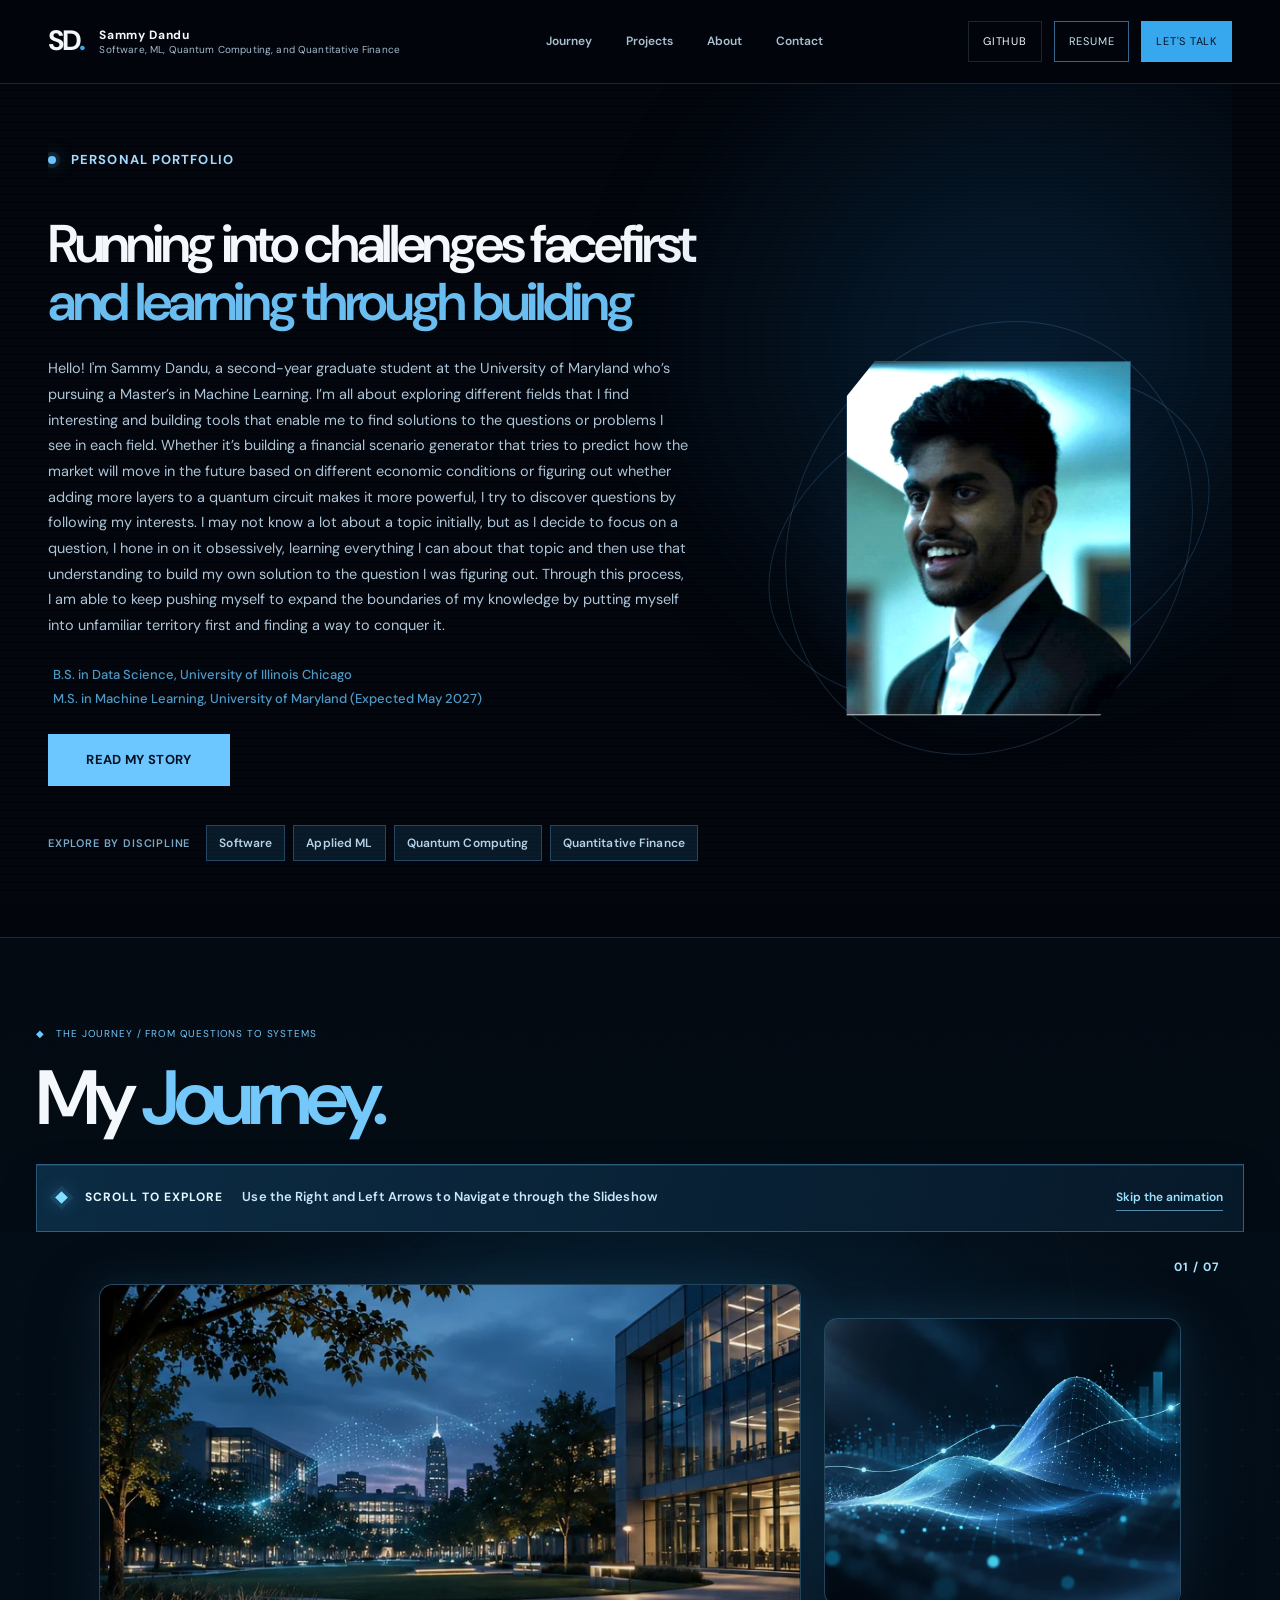
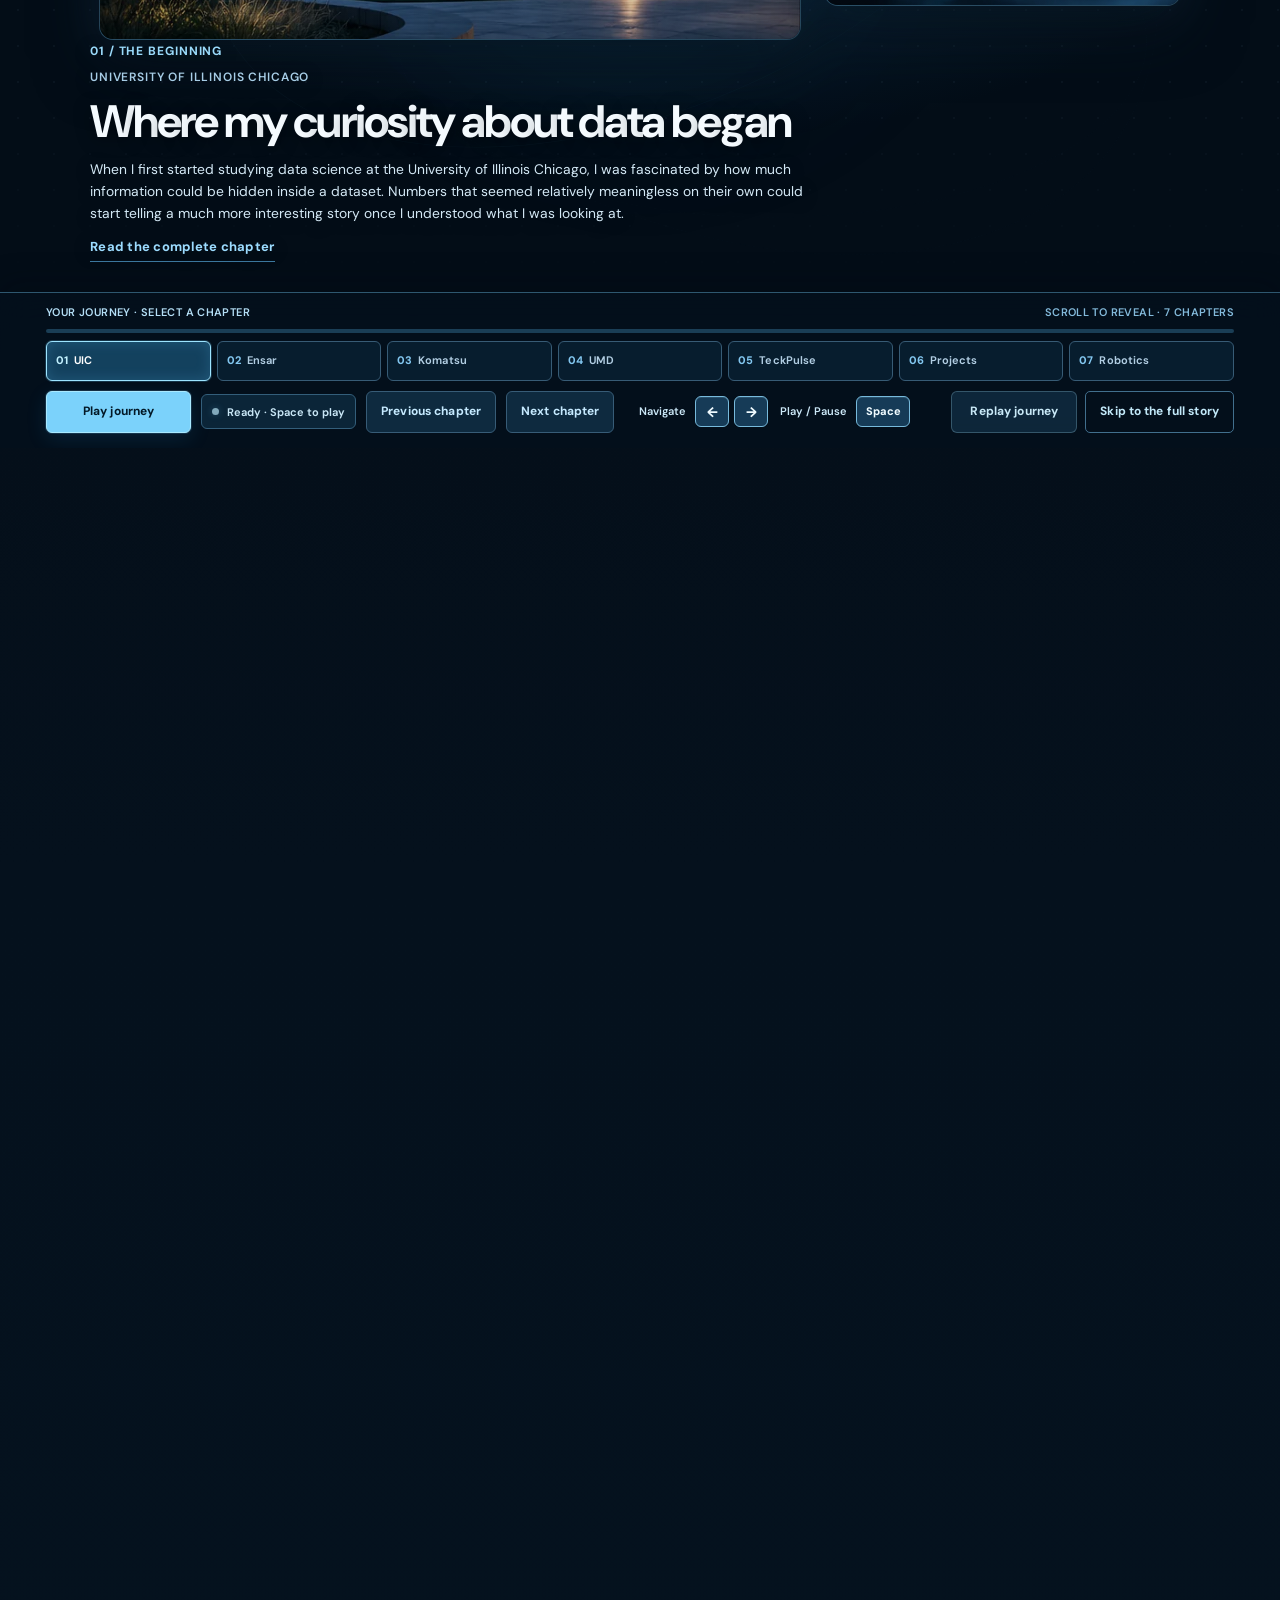
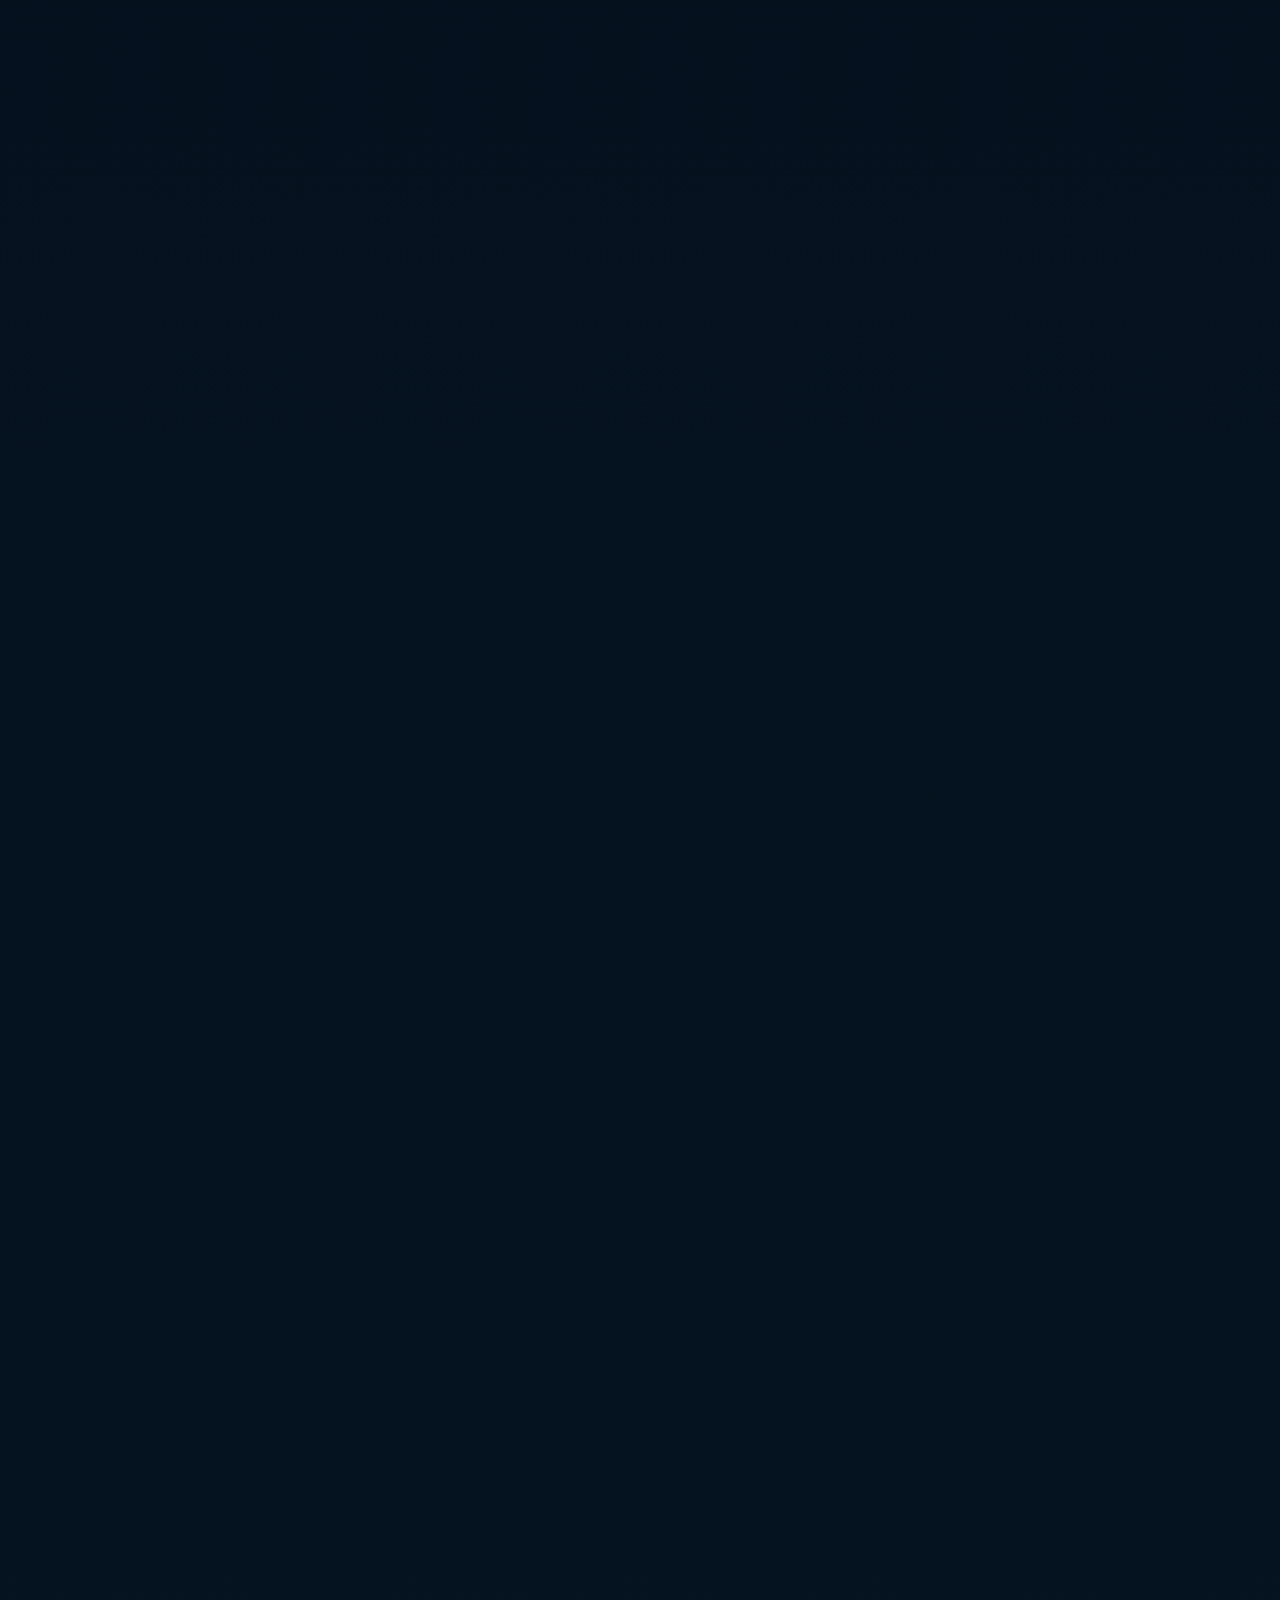
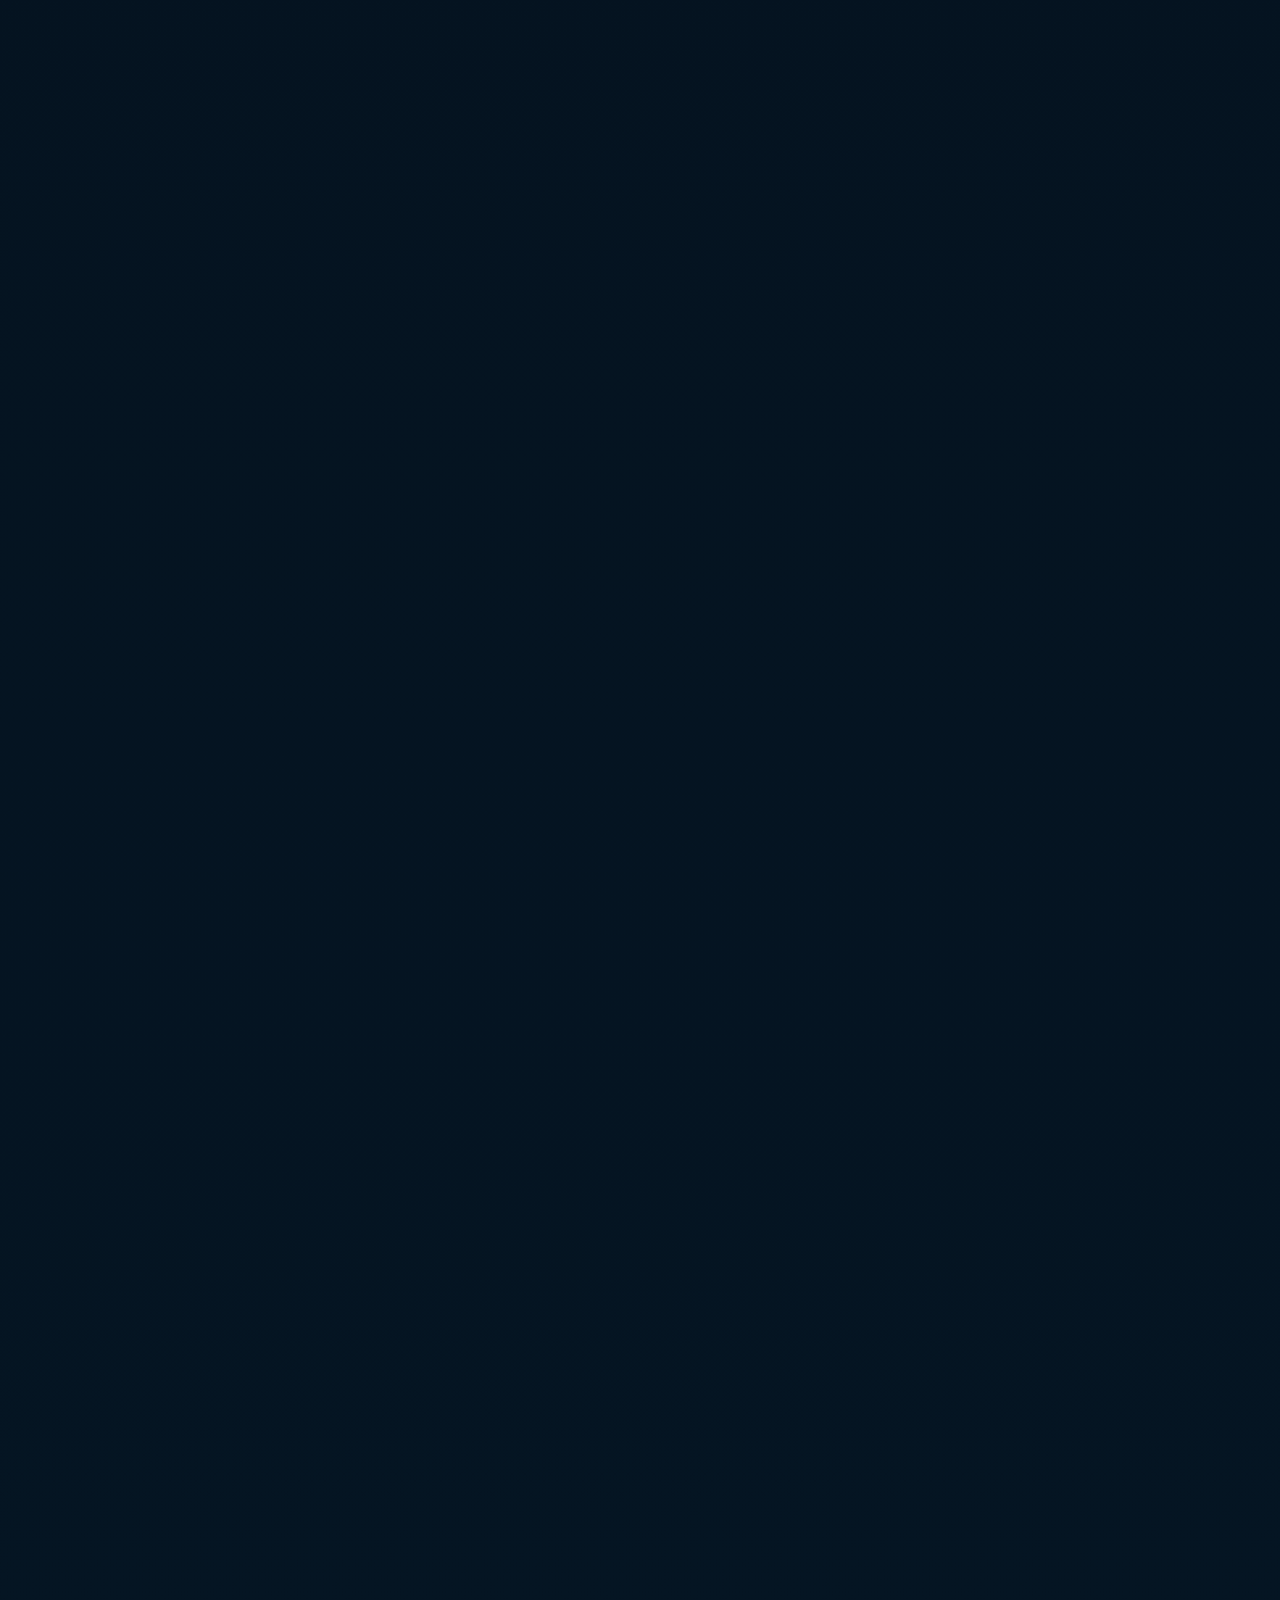
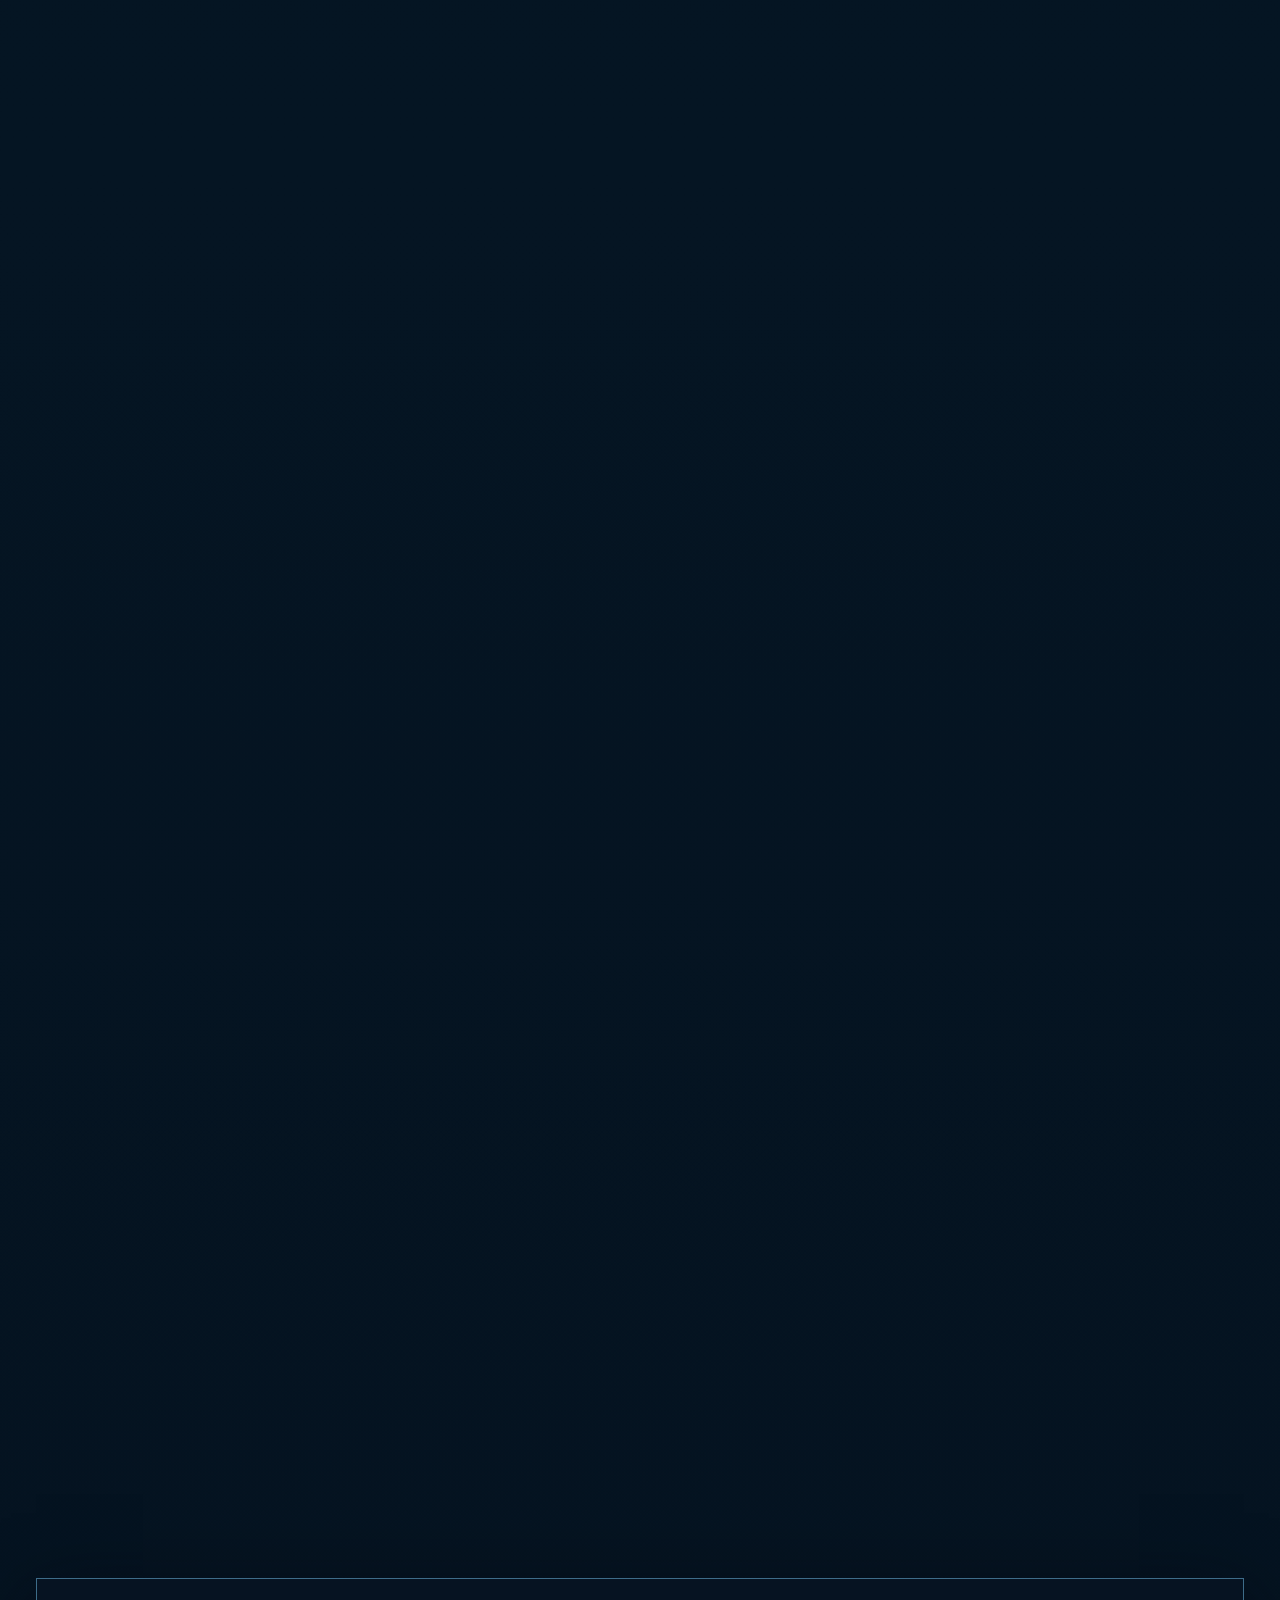
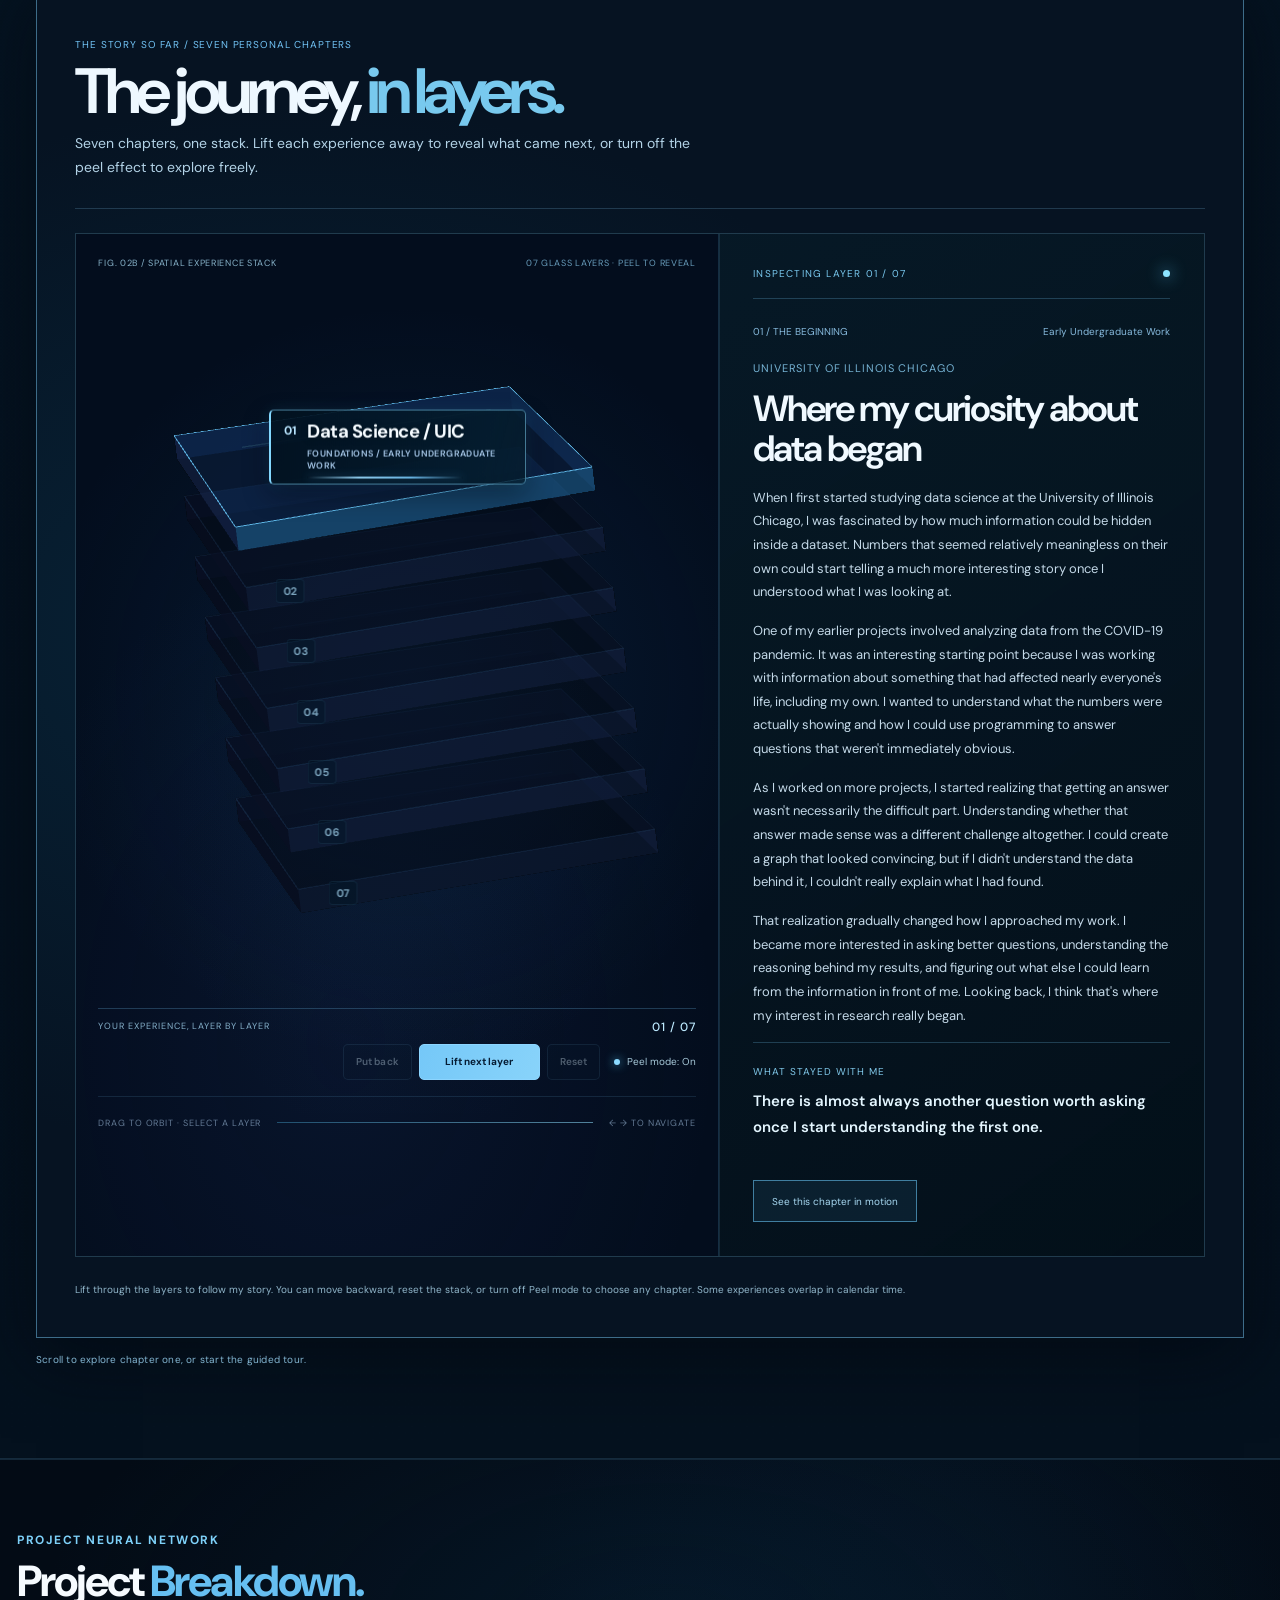
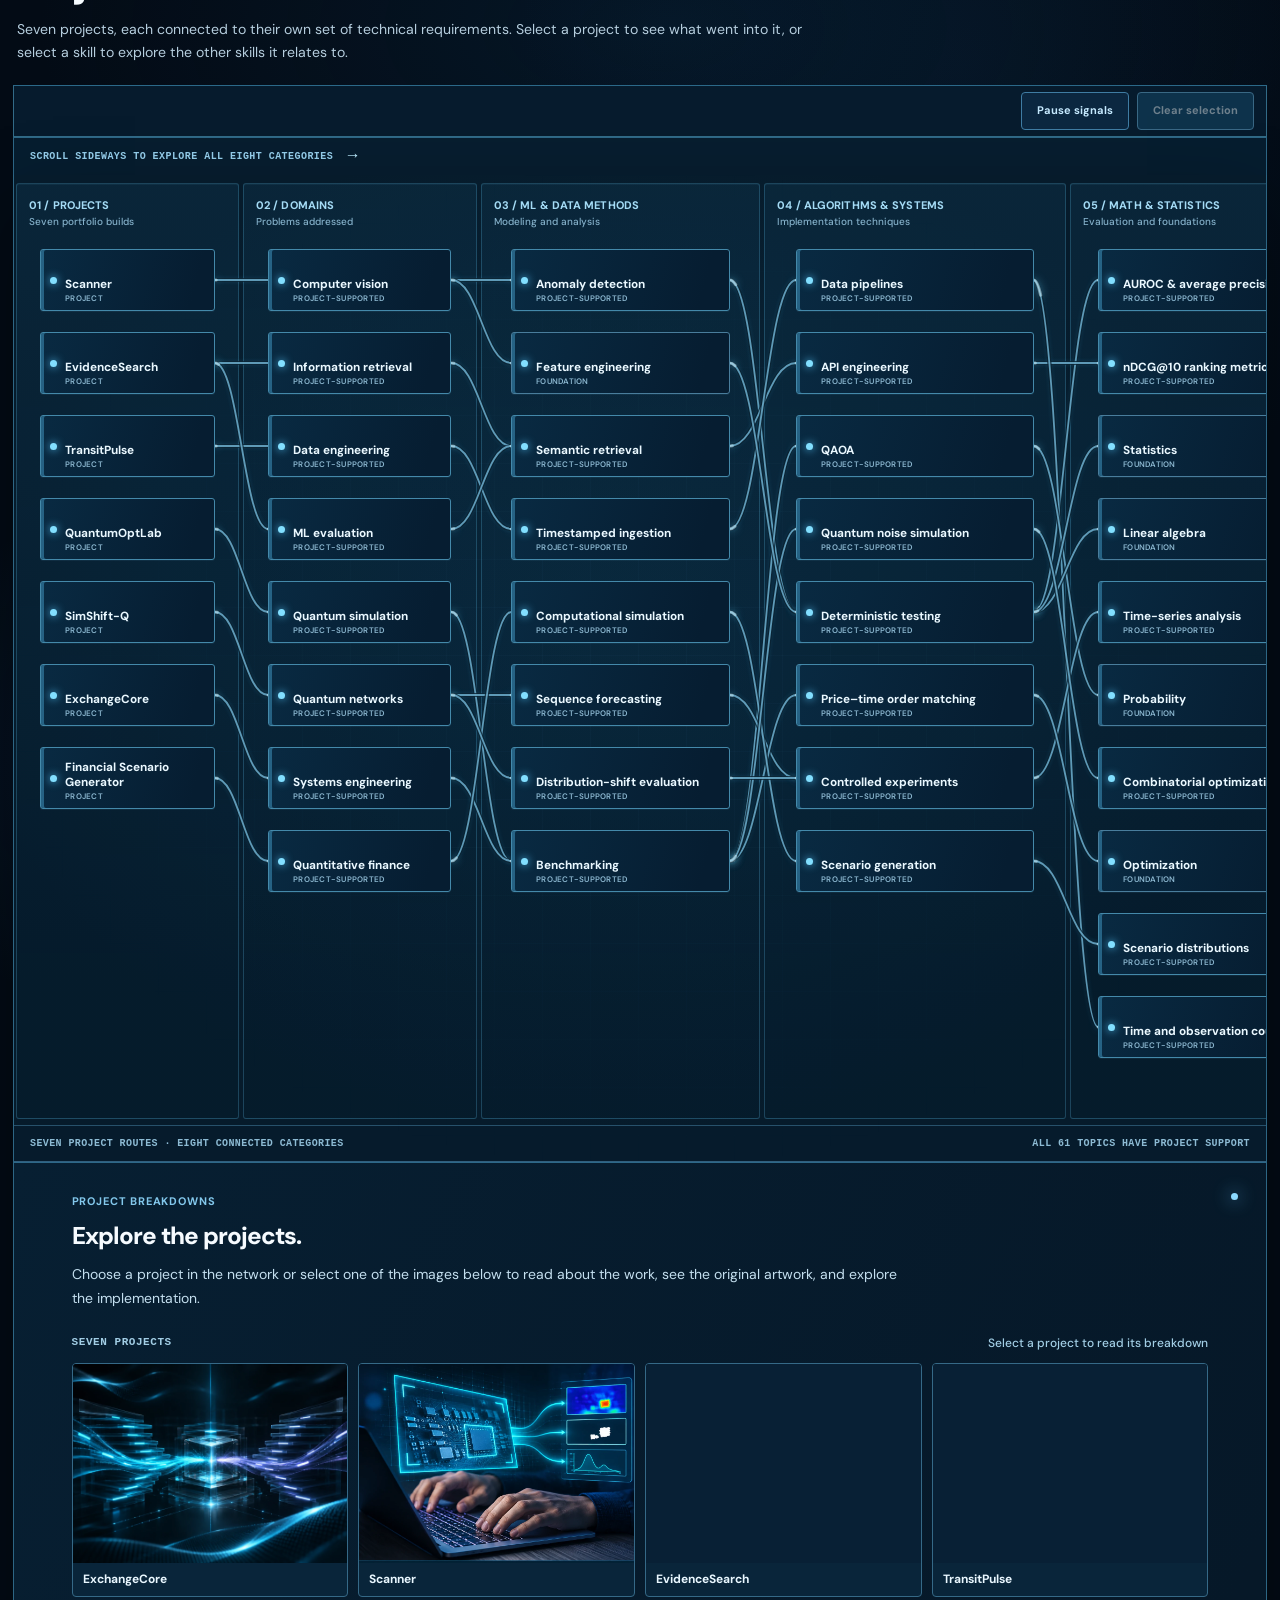
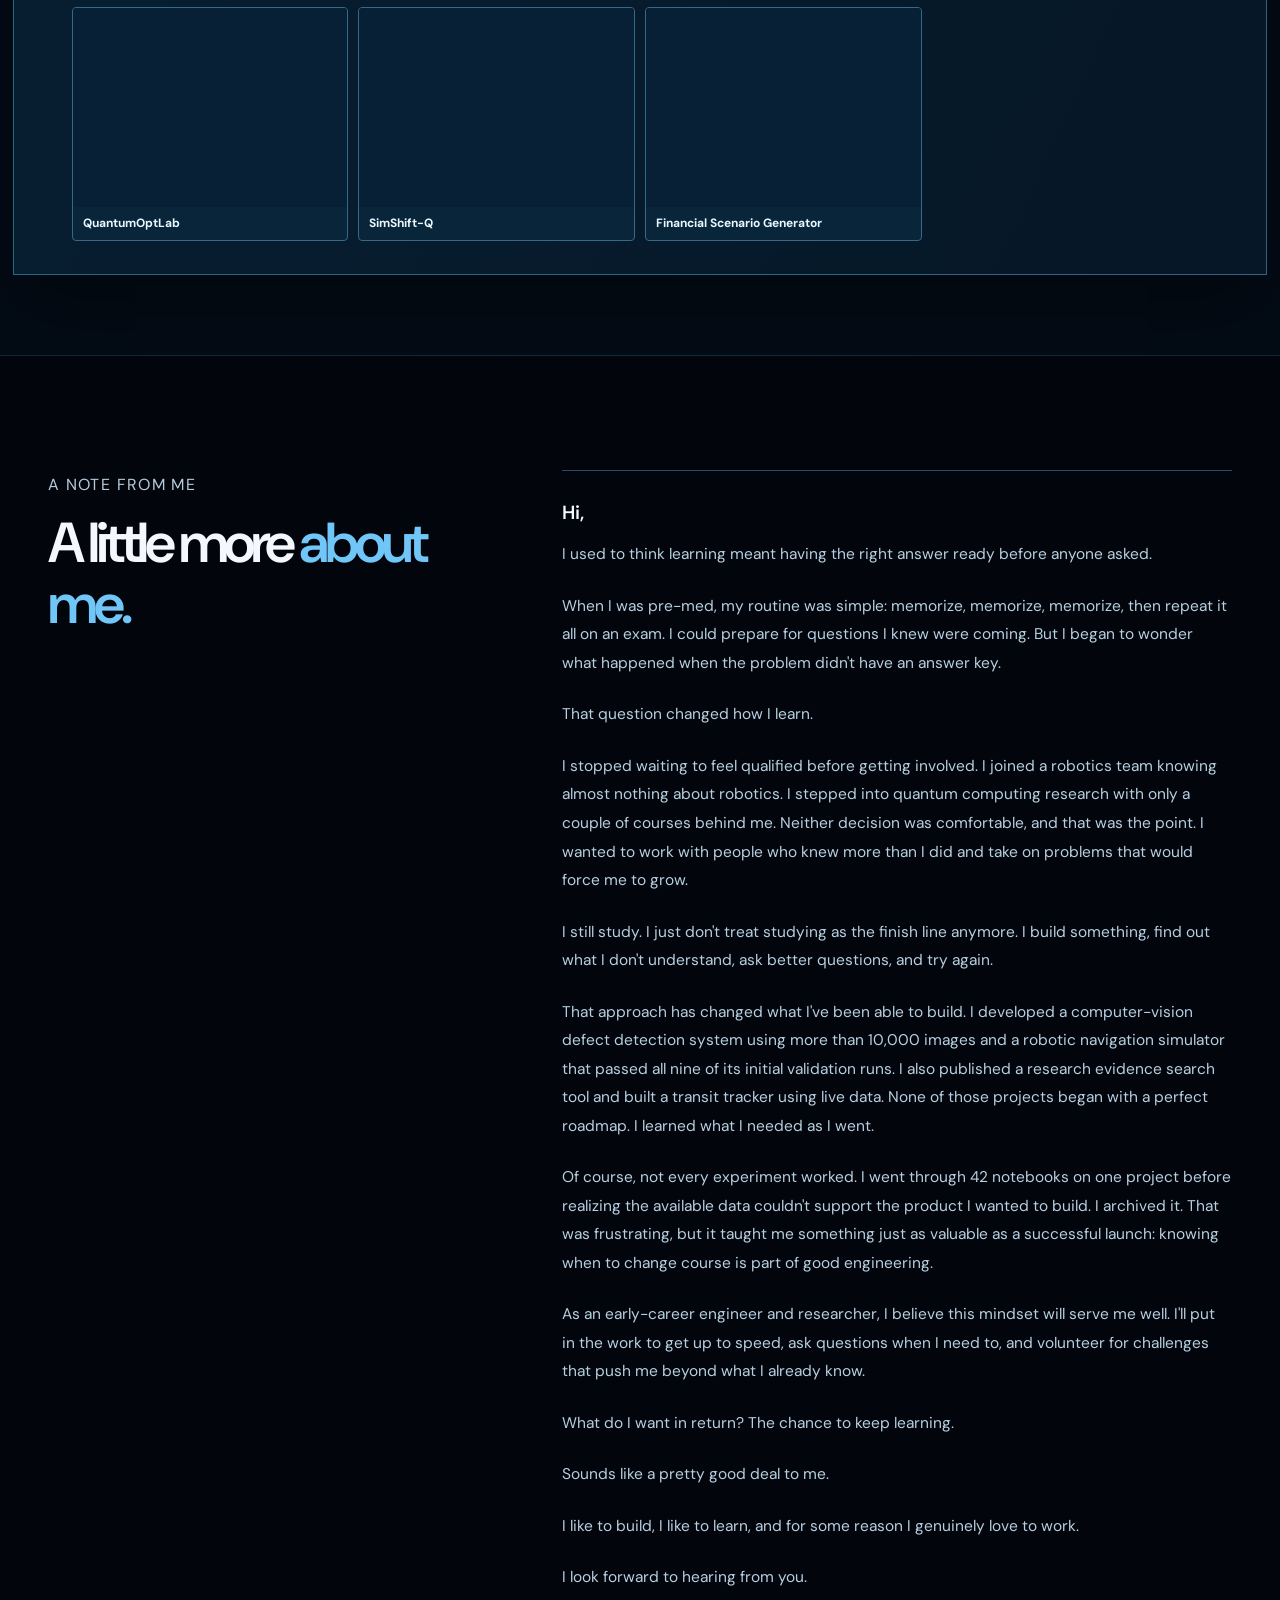
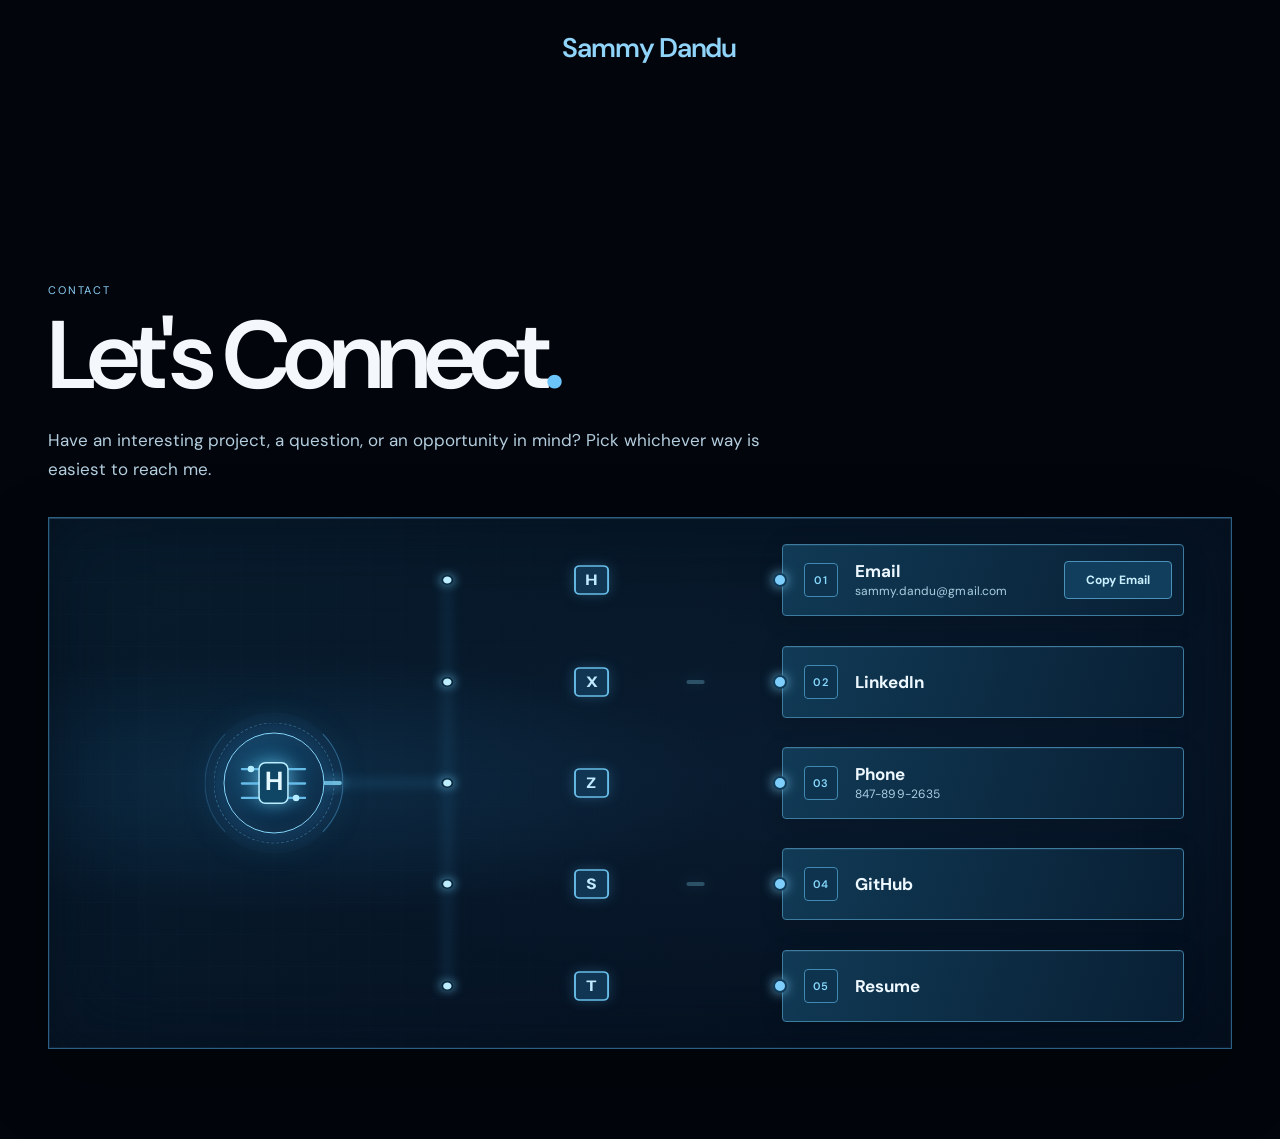
==== index.html @ e655dc49 "Publish portfolio M6.55" ====
<!doctype html>
<html lang="en">
<head>
  <meta charset="UTF-8">
  <meta name="viewport" content="width=device-width,initial-scale=1">
  <meta name="theme-color" content="#02050B">
  <meta name="description" content="Sammy Dandu · Software, ML, Quantum Computing, and Quantitative Finance portfolio.">
  <title>Sammy Dandu — Software, ML, Quantum Computing, and Quantitative Finance</title>
  <link rel="preconnect" href="https://fonts.googleapis.com">
  <link rel="preconnect" href="https://fonts.gstatic.com" crossorigin>
  <link href="https://fonts.googleapis.com/css2?family=DM+Sans:wght@400;500;600;700;800&display=swap" rel="stylesheet">
  <link rel="stylesheet" href="styles.css">
  <link rel="stylesheet" href="milestone6.css">
  <link rel="stylesheet" href="milestone6-1.css">
  <link rel="stylesheet" href="milestone6-2.css">
  <link rel="stylesheet" href="milestone6-3.css">
  <link rel="stylesheet" href="milestone6-4.css">
  <link rel="stylesheet" href="milestone6-5.css">
  <link rel="stylesheet" href="milestone6-8.css">
  <link rel="stylesheet" href="milestone6-12.css">
  <link rel="stylesheet" href="milestone6-13.css">
  <link rel="stylesheet" href="milestone6-14.css">
  <link rel="stylesheet" href="milestone6-15.css">
  <link rel="stylesheet" href="milestone6-16.css">
  <link rel="stylesheet" href="milestone6-17.css">
  <link rel="stylesheet" href="milestone6-18.css">
<link rel="stylesheet" href="milestone6-19.css">
<link rel="stylesheet" href="milestone6-20.css">
  <link rel="stylesheet" href="./milestone6-21.css">
  <script src="app.mjs" type="module" defer></script>
<link rel="stylesheet" href="milestone6-22.css">
<link rel="stylesheet" href="milestone6-23.css">
<link rel="stylesheet" href="milestone6-24.css">
<link rel="stylesheet" href="milestone6-25.css">
<link rel="stylesheet" href="milestone6-26.css">
<link rel="stylesheet" href="milestone6-27.css">
<link rel="stylesheet" href="milestone6-28.css">
<link rel="stylesheet" href="milestone6-29.css">
<link rel="stylesheet" href="milestone6-30.css">
<link rel="stylesheet" href="milestone6-32.css">
<link rel="stylesheet" href="milestone6-33.css">
<link rel="stylesheet" href="milestone6-34.css">
<link rel="stylesheet" href="milestone6-35.css">
 <link rel="stylesheet" href="milestone6-36.css">
 <link rel="stylesheet" href="milestone6-37.css">
<link rel="stylesheet" href="milestone6-38.css">
<link rel="stylesheet" href="milestone6-39.css">
<link rel="stylesheet" href="milestone6-40.css">
<link rel="stylesheet" href="milestone6-41.css">
<link rel="stylesheet" href="milestone6-42.css">
<link rel="stylesheet" href="milestone6-43.css">
<link rel="stylesheet" href="milestone6-44.css">
<link rel="stylesheet" href="milestone6-45.css">
<link rel="stylesheet" href="milestone6-46.css">
<link rel="stylesheet" href="milestone6-47.css"><link rel="stylesheet" href="milestone6-48.css"><link rel="stylesheet" href="milestone6-49.css">
<link rel="stylesheet" href="milestone6-50.css">
<link rel="stylesheet" href="milestone6-51.css">
<link rel="stylesheet" href="milestone6-53.css">
<link rel="stylesheet" href="milestone6-54.css">
<link rel="stylesheet" href="milestone6-55.css">
<script src="contact-circuit.mjs" type="module" defer></script>
</head>
<body>
<div class="chrome-grain" aria-hidden="true"></div>
<header class="site-head" id="top">
  <a class="identity" href="#top" aria-label="Sammy Dandu, top of page"><span class="signature">SD<span>.</span></span><span class="identity-text"><strong>Sammy Dandu</strong><small>Software, ML, Quantum Computing, and Quantitative Finance</small></span></a>
  <nav class="top-nav" aria-label="Primary"><a href="#journey">Journey</a><a href="#engine">Projects</a><a href="#about">About</a><a href="#contact">Contact</a></nav>
  <div class="quick-links"><a href="https://github.com/sdandu2" target="_blank" rel="noopener noreferrer">GitHub</a><a href="assets/SudhamshuDandu_Resume.pdf" download="SudhamshuDandu_Resume.pdf" class="resume-quick">Resume</a><a class="contact-quick" href="mailto:sammy.dandu@gmail.com">Let's talk</a></div>
</header>
<main>
<section class="introduction shell" aria-labelledby="hero-title">
  <div class="intro-meta"><span class="status-signal"></span><span>Personal Portfolio</span></div>
  <div class="hero-grid">
    <div>
      <h1 id="hero-title"><span class="hero-title-first">Running into challenges facefirst</span> <em>and learning through building</em></h1>
      <p class="hero-description">Hello! I'm Sammy Dandu, a second-year graduate student at the University of Maryland who’s pursuing a Master’s in Machine Learning. I’m all about exploring different fields that I find interesting and building tools that enable me to find solutions to the questions or problems I see in each field. Whether it’s building a financial scenario generator that tries to predict how the market will move in the future based on different economic conditions or figuring out whether adding more layers to a quantum circuit makes it more powerful, I try to discover questions by following my interests. I may not know a lot about a topic initially, but as I decide to focus on a question, I hone in on it obsessively, learning everything I can about that topic and then use that understanding to build my own solution to the question I was figuring out. Through this process, I am able to keep pushing myself to expand the boundaries of my knowledge by putting myself into unfamiliar territory first and finding a way to conquer it.</p>
      <p class="hero-career-status"><span class="hero-degree hero-degree-bs">B.S. in Data Science, University of Illinois Chicago</span><span class="hero-degree hero-degree-ms">M.S. in Machine Learning, University of Maryland (Expected May 2027)</span></p>
      <div class="hero-actions"><a href="#journey" class="button button-primary">Read my story</a></div>
      <div class="discipline-links" role="group" aria-label="Explore my technical interests"><span>EXPLORE BY DISCIPLINE</span><button type="button" data-discipline="Software" aria-controls="discipline-details" aria-expanded="false">Software</button><button type="button" data-discipline="Applied ML" aria-controls="discipline-details" aria-expanded="false">Applied ML</button><button type="button" data-discipline="Quantum" aria-controls="discipline-details" aria-expanded="false">Quantum Computing</button><button type="button" data-discipline="Quantitative finance" aria-controls="discipline-details" aria-expanded="false">Quantitative Finance</button></div>
      <div id="discipline-details" class="discipline-details" hidden aria-live="polite"></div>
      
    </div>
    <div class="hero-visual" aria-hidden="true"><div class="hero-orbit orbit-1"></div><div class="hero-orbit orbit-2"></div><div class="portrait-wrap"><img src="assets/portrait.webp" alt=""></div></div>
  </div>
</section>
<section class="journey-section journey-cinematic journey-m612" id="journey" aria-labelledby="journey-title">
  <div class="shell">
    <div class="section-title-row journey-title-row"><div><p class="overline"><span class="tiny-blue">◆</span> THE JOURNEY / FROM QUESTIONS TO SYSTEMS</p><h2 id="journey-title">My <span>Journey.</span></h2></div></div>
    <div class="journey-scroll-intro" role="note"><span class="journey-scroll-led" aria-hidden="true"></span><strong>SCROLL TO EXPLORE</strong><span class="journey-navigation-instruction">Use the Right and Left Arrows to Navigate through the Slideshow</span><a class="journey-skip-top" href="#journey-roadmap">Skip the animation</a></div>
    <div id="journey-scroll-film" class="journey-scroll-film">
    <div class="journey-pin">
    <div id="journey-stage" class="journey-stage-reel">
      <div class="journey-cinema-stage">
        <div class="journey-sticky journey-film">
          <div class="journey-visual-top"><span id="journey-index" aria-label="Current slideshow chapter">01 / 07</span></div>
          <div class="journey-viewport"><span class="journey-visual-index" id="journey-visual-index" aria-hidden="true">01</span><div class="journey-scene-glow" aria-hidden="true"></div><div id="journey-visual" class="journey-visual" aria-hidden="true"></div><div class="journey-stage-data"><span id="journey-stage-label">01 / THE BEGINNING</span><strong id="journey-legend">DATA / FIRST PRINCIPLES</strong></div></div>
        </div>
        <article id="journey-narrative" class="journey-narrative" aria-label="Current chapter"></article>
      </div>
      <div class="journey-playback">
        <div class="journey-playback-head"><span>YOUR JOURNEY · SELECT A CHAPTER</span><span id="journey-playback-mode">SCROLL TO REVEAL · 7 CHAPTERS</span></div>
        <div class="journey-playback-track" id="journey-controls" role="progressbar" aria-label="Journey playback progress" aria-valuemin="0" aria-valuemax="100" aria-valuenow="0"><span id="journey-progress-fill"></span></div>
        <div id="journey-chapter-scrubber" class="journey-chapter-scrubber" role="group" aria-label="Jump to a career chapter"></div>
        <div class="journey-playback-buttons">
          <button type="button" id="journey-play" class="journey-play-button journey-play-toggle" aria-pressed="false" aria-keyshortcuts="Space" title="Toggle the guided slideshow with one tap of Space">Play journey</button>
          <span id="journey-playback-live-status" class="journey-playback-live-status" role="status" aria-live="polite"><span class="journey-state-light" aria-hidden="true"></span><span class="journey-state-text">Ready to play</span></span>
          <button type="button" id="journey-previous" class="journey-secondary-button">Previous chapter</button>
          <button type="button" id="journey-next" class="journey-secondary-button">Next chapter</button>
          <span class="cinema-keyboard-hint" aria-label="Arrow keys change chapters; tap Space once to pause or resume the journey"><span class="journey-hint-label">Navigate</span><kbd>←</kbd><kbd>→</kbd><span class="journey-hint-label">Play / Pause</span><kbd class="journey-space-key">Space</kbd></span>
          <div class="journey-navigation-shortcuts" role="group" aria-label="Journey navigation shortcuts"><button type="button" id="journey-replay" class="journey-play-button journey-replay-control">Replay journey</button><button type="button" id="journey-skip" class="journey-roadmap-button">Skip to the full story</button></div>
        </div>
      </div>
    </div>
    </div>
    <div class="journey-scroll-steps" aria-hidden="true"><div class="journey-scroll-step" data-scroll-step="0"><span>01 / 07</span><span>DISCOVER</span></div><div class="journey-scroll-step" data-scroll-step="1"><span>02 / 07</span><span>EVALUATE</span></div><div class="journey-scroll-step" data-scroll-step="2"><span>03 / 07</span><span>CONNECT</span></div><div class="journey-scroll-step" data-scroll-step="3"><span>04 / 07</span><span>RESEARCH</span></div><div class="journey-scroll-step" data-scroll-step="4"><span>05 / 07</span><span>OPTIMIZE</span></div><div class="journey-scroll-step" data-scroll-step="5"><span>06 / 07</span><span>BUILD</span></div><div class="journey-scroll-step" data-scroll-step="6"><span>07 / 07</span><span>EXPLORE</span></div></div>
    </div>
    <div id="journey-roadmap" class="journey-roadmap">
      <div class="journey-roadmap-heading"><div><p class="overline">THE STORY SO FAR / SEVEN PERSONAL CHAPTERS</p><h3>The journey, <span>in layers.</span></h3><p>Seven chapters, one stack. Lift each experience away to reveal what came next, or turn off the peel effect to explore freely.</p></div></div>
      <div class="journey-stack-layout">
        <div class="journey-stack-stage">
          <div class="journey-stack-legend"><span>FIG. 02B / SPATIAL EXPERIENCE STACK</span><span>07 GLASS LAYERS · PEEL TO REVEAL</span></div>
          <div class="journey-stack-toolbar" role="group" aria-label="Career stack controls">
              <div class="journey-stack-toolbar-heading"><span>YOUR EXPERIENCE, LAYER BY LAYER</span><strong id="journey-stack-progress" aria-live="polite">01 / 07</strong></div>
              <div class="journey-stack-toolbar-actions">
                <button id="journey-stack-previous" type="button" class="stack-control" disabled>Put back</button>
                <button id="journey-stack-next" type="button" class="stack-control stack-control-primary">Lift next layer</button>
                <button id="journey-stack-reset" type="button" class="stack-control stack-control-subtle">Reset</button>
              </div>
              <button id="journey-stack-mode" type="button" class="stack-mode" aria-pressed="true"><span class="stack-mode-dot" aria-hidden="true"></span> Peel mode: On <span class="stack-mode-hint">· click to inspect freely</span></button>
            </div>
            <div id="journey-roadmap-cards" class="journey-roadmap-cards journey-stack-list" role="group" aria-label="Seven experience layers, from earliest to current"></div>
            <p id="journey-stack-keyboard-status" class="stack-keyboard-sr" role="status" aria-live="polite" aria-atomic="true"></p>
          <div class="journey-stack-foot"><span>DRAG TO ORBIT · SELECT A LAYER</span><span>·</span><span>← → TO NAVIGATE</span></div>
        </div>
        <article id="journey-stack-readout" class="journey-stack-readout" aria-live="polite" aria-atomic="true" aria-label="Selected experience details"></article>
      </div>
      <p class="journey-roadmap-note">Lift through the layers to follow my story. You can move backward, reset the stack, or turn off Peel mode to choose any chapter. Some experiences overlap in calendar time.</p>
    </div>
    <p class="journey-live-status" id="journey-status" role="status" aria-live="polite">Scroll to explore chapter one, or start the guided tour.</p>
  </div>
</section>
<section class="engine-section project-network-section skill-v3-section" id="engine" aria-labelledby="engine-title">
 <div class="shell">
  <div class="skill-v3-heading"><p class="overline">PROJECT NEURAL NETWORK</p><h2 id="engine-title">Project <span>Breakdown.</span></h2><p>Seven projects, each connected to their own set of technical requirements. Select a project to see what went into it, or select a skill to explore the other skills it relates to.</p></div>
  <div class="project-network-toolbar skill-v3-toolbar" id="project-network-controls" aria-label="Knowledge network controls"><span class="project-network-readout" id="project-signal-readout" aria-live="polite">7 project routes · 8 connected layers · 70 links</span><div class="project-network-toolbar-actions"><button type="button" id="skill-view-evidence" hidden>View project ↓</button><button type="button" id="project-motion-toggle" aria-pressed="true">Pause signals</button><button type="button" id="skill-clear-selection" disabled>Clear selection</button></div></div>
  <p class="skill-v47-laptop-hint" id="skill-laptop-scroll-hint">SCROLL SIDEWAYS TO EXPLORE ALL EIGHT CATEGORIES <span aria-hidden="true">→</span></p>
  <div class="network-module project-network skill-atlas-module skill-v3-module">
   <div class="network-stage skill-atlas-stage">
    <div id="skill-atlas-viewport" class="skill-atlas-viewport skill-v3-viewport" tabindex="0" aria-label="Eight-layer project knowledge graph with seven complete project routes and seventy connections. Choose a project to highlight its eight-layer route, or a skill to follow downstream connections toward the right."><div class="skill-atlas-canvas"><div id="skill-atlas-columns" class="skill-atlas-columns" aria-hidden="true"></div><svg id="project-connections" class="skill-atlas-svg" aria-hidden="true"></svg><div id="project-graphic" class="skill-atlas-nodes" role="group" aria-label="Knowledge nodes"></div></div></div>
    <div id="project-mobile" class="skill-atlas-mobile skill-v3-mobile" aria-label="Project-connected skills, grouped into eight categories"></div>
    <div class="skill-v3-footer"><span>SEVEN PROJECT ROUTES · EIGHT CONNECTED CATEGORIES</span><span>ALL 61 TOPICS HAVE PROJECT SUPPORT</span></div>
   </div>
   <section id="project-focus" class="network-focus project-network-focus skill-v3-panel" aria-label="Project descriptions and images" aria-live="polite"></section>
  </div>
 </div>
</section>
<section id="about" class="about about-letter shell" aria-labelledby="about-heading">
  <div class="about-letter-heading">
    <p class="overline">A Note From Me</p>
    <h2 id="about-heading">A little more <span>about me.</span></h2>
  </div>
  <div class="about-letter-body" aria-label="A letter from Sammy Dandu">
    <p class="about-salutation">Hi,</p>
    <p>I used to think learning meant having the right answer ready before anyone asked.</p>
    <p>When I was pre-med, my routine was simple: memorize, memorize, memorize, then repeat it all on an exam. I could prepare for questions I knew were coming. But I began to wonder what happened when the problem didn't have an answer key.</p>
    <p>That question changed how I learn.</p>
    <p>I stopped waiting to feel qualified before getting involved. I joined a robotics team knowing almost nothing about robotics. I stepped into quantum computing research with only a couple of courses behind me. Neither decision was comfortable, and that was the point. I wanted to work with people who knew more than I did and take on problems that would force me to grow.</p>
    <p>I still study. I just don't treat studying as the finish line anymore. I build something, find out what I don't understand, ask better questions, and try again.</p>
    <p>That approach has changed what I've been able to build. I developed a computer-vision defect detection system using more than 10,000 images and a robotic navigation simulator that passed all nine of its initial validation runs. I also published a research evidence search tool and built a transit tracker using live data. None of those projects began with a perfect roadmap. I learned what I needed as I went.</p>
    <p>Of course, not every experiment worked. I went through 42 notebooks on one project before realizing the available data couldn't support the product I wanted to build. I archived it. That was frustrating, but it taught me something just as valuable as a successful launch: knowing when to change course is part of good engineering.</p>
    <p>As an early-career engineer and researcher, I believe this mindset will serve me well. I'll put in the work to get up to speed, ask questions when I need to, and volunteer for challenges that push me beyond what I already know.</p>
    <p>What do I want in return? The chance to keep learning.</p>
    <p>Sounds like a pretty good deal to me.</p>
    <p>I like to build, I like to learn, and for some reason I genuinely love to work.</p>
    <p>I look forward to hearing from you.</p>
    <p class="about-signature">Sammy Dandu</p>
  </div>
</section>

<section id="contact" class="contact contact-circuit-section shell" aria-labelledby="contact-title">
  <p class="overline">CONTACT</p>
  <h2 id="contact-title">Let's Connect<span class="contact-title-stop">.</span></h2>
  <p class="contact-intro">Have an interesting project, a question, or an opportunity in mind? Pick whichever way is easiest to reach me.</p>
  <div class="qc-frame" aria-label="Five ways to get in touch">
    <div class="qc-circuit" role="group" aria-label="Connected circuit links for email, LinkedIn, phone, GitHub and resume">
      <svg class="qc-wirework" viewBox="0 0 1000 530" preserveAspectRatio="none" aria-hidden="true" focusable="false">
        <defs>
          <linearGradient id="qc-wire-gradient" x1="0" y1="0" x2="1" y2="0">
            <stop offset="0" stop-color="#48a4d6"/><stop offset=".52" stop-color="#77d2fb"/><stop offset="1" stop-color="#499ac9"/>
          </linearGradient>
        </defs>
        <path class="qc-glow-wire" d="M234 265 H337 M337 62 V468" />
        <path class="qc-source-wire" d="M234 265 H337" />
        <path class="qc-trunk" d="M337 62 V468" />
          <g class="qc-branch qc-branch-email" data-branch="email">
            <path class="qc-branch-wire" d="M337 62 H620" />
            <circle class="qc-junction" cx="337" cy="62" r="4.3" />
            <path class="qc-energy-route" data-route="email" d="M234 265 H337 V62 H620" />
            <rect class="qc-inline-gate" x="445" y="48" width="28" height="28" rx="4" />
            <text class="qc-inline-gate-glyph" x="459" y="67" text-anchor="middle">H</text>
          </g>
          <g class="qc-branch qc-branch-linkedin" data-branch="linkedin">
            <path class="qc-branch-wire" d="M337 164 H620" />
            <circle class="qc-junction" cx="337" cy="164" r="4.3" />
            <path class="qc-energy-route" data-route="linkedin" d="M234 265 H337 V164 H620" />
            <rect class="qc-inline-gate" x="445" y="150" width="28" height="28" rx="4" />
            <text class="qc-inline-gate-glyph" x="459" y="169" text-anchor="middle">X</text>
          </g>
          <g class="qc-branch qc-branch-phone" data-branch="phone">
            <path class="qc-branch-wire" d="M337 265 H620" />
            <circle class="qc-junction" cx="337" cy="265" r="4.3" />
            <path class="qc-energy-route" data-route="phone" d="M234 265 H337 V265 H620" />
            <rect class="qc-inline-gate" x="445" y="251" width="28" height="28" rx="4" />
            <text class="qc-inline-gate-glyph" x="459" y="270" text-anchor="middle">Z</text>
          </g>
          <g class="qc-branch qc-branch-github" data-branch="github">
            <path class="qc-branch-wire" d="M337 366 H620" />
            <circle class="qc-junction" cx="337" cy="366" r="4.3" />
            <path class="qc-energy-route" data-route="github" d="M234 265 H337 V366 H620" />
            <rect class="qc-inline-gate" x="445" y="352" width="28" height="28" rx="4" />
            <text class="qc-inline-gate-glyph" x="459" y="371" text-anchor="middle">S</text>
          </g>
          <g class="qc-branch qc-branch-resume" data-branch="resume">
            <path class="qc-branch-wire" d="M337 468 H620" />
            <circle class="qc-junction" cx="337" cy="468" r="4.3" />
            <path class="qc-energy-route" data-route="resume" d="M234 265 H337 V468 H620" />
            <rect class="qc-inline-gate" x="445" y="454" width="28" height="28" rx="4" />
            <text class="qc-inline-gate-glyph" x="459" y="473" text-anchor="middle">T</text>
          </g>
      </svg>
      <div class="qc-source" aria-hidden="true">
        <span class="qc-source-orb">
          <svg viewBox="0 0 82 82" class="qc-source-symbol" focusable="false" aria-hidden="true">
            <path d="M6 25H76M6 41H76M6 57H76" class="qc-source-rail" />
            <circle cx="16" cy="25" r="3.6"/><circle cx="66" cy="57" r="3.6"/>
            <rect x="25" y="18" width="32" height="45" rx="7" class="qc-symbol-gate"/>
            <text x="41" y="48" text-anchor="middle">H</text>
          </svg>
        </span>
      </div>
      <div class="qc-email-unit">
        <a class="qc-gate qc-gate-email" data-channel="email" href="mailto:sammy.dandu@gmail.com">
          <span class="qc-gate-index" aria-hidden="true">01</span>
          <span class="qc-gate-copy"><strong>Email</strong><small>sammy.dandu@gmail.com</small></span>
        </a>
        <button type="button" class="qc-email-copy" data-copy-email="sammy.dandu@gmail.com" aria-label="Copy email address to clipboard">
          <span class="qc-email-copy-label">Copy Email</span>
        </button>
        <span class="qc-email-copy-status sr-only" role="status" aria-live="polite"></span>
      </div>
      <a class="qc-gate qc-gate-linkedin" data-channel="linkedin" href="https://www.linkedin.com/in/sudhamshudandu/" target="_blank" rel="noopener noreferrer">
        <span class="qc-gate-index" aria-hidden="true">02</span>
        <span class="qc-gate-copy"><strong>LinkedIn</strong></span>
      </a>
      <a class="qc-gate qc-gate-phone" data-channel="phone" href="tel:+18478992635">
        <span class="qc-gate-index" aria-hidden="true">03</span>
        <span class="qc-gate-copy"><strong>Phone</strong><small>847-899-2635</small></span>
      </a>
      <a class="qc-gate qc-gate-github" data-channel="github" href="https://github.com/sdandu2" target="_blank" rel="noopener noreferrer">
        <span class="qc-gate-index" aria-hidden="true">04</span>
        <span class="qc-gate-copy"><strong>GitHub</strong></span>
      </a>
      <a class="qc-gate qc-gate-resume" data-channel="resume" href="assets/SudhamshuDandu_Resume.pdf" download="SudhamshuDandu_Resume.pdf">
        <span class="qc-gate-index" aria-hidden="true">05</span>
        <span class="qc-gate-copy"><strong>Resume</strong></span>
      </a>
    </div>
  </div>
</section>
<dialog id="deep-dive" class="deep-dive" aria-labelledby="deep-title"><div class="dialog-top"><span>ENGINEERING NOTES</span><button class="dialog-close" type="button" aria-label="Close engineering notes">✕</button></div><div id="deep-content"></div></dialog>
</main>
</body>
</html>
---- styles.css ----
:root{color-scheme:dark;--obsidian:#02050b;--midnight:#081827;--ocean:#103b66;--ion:#38a8ee;--silver:#c4d7e7;--white:#f4f8fc;--soft:#a3bbce;--line:rgba(154,198,226,.17);--sans:'DM Sans',system-ui,Arial,sans-serif;--display:'DM Sans',system-ui,Arial,sans-serif;--mono:'DM Sans',system-ui,Arial,sans-serif}
*{box-sizing:border-box}html{scroll-behavior:smooth;scroll-padding-top:90px}body{margin:0;background:var(--obsidian);color:var(--white);font-family:var(--sans);font-size:15px;line-height:1.65;min-width:320px;overflow-x:hidden}button,a{font:inherit}button{cursor:pointer}a{color:inherit;text-decoration:none}button:focus-visible,a:focus-visible{outline:2px solid #9ad9ff;outline-offset:4px}.chrome-grain{pointer-events:none;position:fixed;inset:0;z-index:12;opacity:.065;background-image:repeating-linear-gradient(0deg,transparent 0px,transparent 3px,rgba(177,221,255,.22) 4px);mix-blend-mode:screen}.shell{width:min(1340px,calc(100% - 96px));margin:0 auto}.site-head{height:84px;display:flex;align-items:center;justify-content:space-between;gap:34px;padding:0 max(48px,calc((100vw - 1340px)/2));background:rgba(2,5,11,.86);border-bottom:1px solid var(--line);position:sticky;top:0;z-index:15;backdrop-filter:blur(28px)}.identity{display:flex;align-items:center;gap:16px;flex:0 0 auto}.signature{font-family:var(--display);font-size:28px;font-weight:700;letter-spacing:-.09em}.signature span{color:var(--ion)}.identity-text{display:flex;flex-direction:column;line-height:1.4}.identity-text strong{font-size:12px;letter-spacing:.055em}.identity-text small{font-size:10px;letter-spacing:.04em;color:var(--soft)}.dot{color:var(--ion)}.top-nav{display:flex;gap:34px;font-size:12px;font-weight:600;color:#a9c1d2}.top-nav a:hover{color:var(--white)}.quick-links{display:flex;align-items:center;gap:12px;white-space:nowrap;font-family:var(--mono);font-size:11px;text-transform:uppercase;letter-spacing:.07em}.quick-links a{border:1px solid var(--line);padding:10px 14px}.quick-links a span{color:#8cccf8;margin-left:12px}.quick-links .contact-quick{background:var(--ion);color:#041221;border-color:var(--ion)}.contact-quick span{color:#06182b!important}.overline,.intro-meta,.hero-overline,.hud-top,.scene-hud,.stack-note,.index-head,.focus-number,.focus-signal,.focus-kind,.focus-media span,.focus-metric>div,.contact .overline,.footer-note,.site-foot,.hero-facts span,.hero-visual-label{font-family:var(--mono);letter-spacing:.12em;font-size:10px;text-transform:uppercase}.overline{margin:0;color:#72c4f6}.introduction{min-height:690px;padding-top:65px;padding-bottom:84px;position:relative}.introduction:before{content:"";position:absolute;width:850px;height:800px;right:-210px;top:-140px;background:radial-gradient(ellipse at center,rgba(16,93,155,.27),transparent 68%);filter:blur(40px);pointer-events:none}.intro-meta{display:flex;align-items:center;gap:15px;color:#7cadcb;margin-bottom:54px}.status-signal{display:inline-block;width:7px;height:7px;border-radius:50%;box-shadow:0 0 18px var(--ion);background:#6ec3fb}.intro-meta .line{display:inline-block;width:45px;height:1px;background:#41617c}.hero-grid{display:grid;grid-template-columns:minmax(0,1.15fr) minmax(350px,.85fr);gap:40px;align-items:center}.hero-overline{color:#8acbf6;font-size:10px;letter-spacing:.2em;margin:0 0 20px}.hero-grid h1{font-family:var(--display);font-weight:600;font-size:clamp(4rem,6.8vw,7rem);letter-spacing:-.075em;line-height:1.03;max-width:860px;margin:0}.hero-grid h1 em{font-style:normal;color:#6ec1f4}.hero-description{color:#adc5d8;line-height:1.85;font-size:15px;max-width:570px;margin:26px 0 32px}.hero-actions{display:flex;gap:18px;align-items:center}.button{display:inline-flex;align-items:center;justify-content:space-between;gap:22px;padding:13px 20px;font-family:var(--mono);font-size:12px;text-transform:uppercase;letter-spacing:.02em}.button-primary{background:#6cc6ff;color:#031223;border:1px solid #6cc6ff;font-weight:600}.button-primary:hover{background:#a6e1ff}.button-text{color:#b7d2e8;border-bottom:1px solid #607f9b}.button-text:hover{color:white}.hero-visual{height:500px;position:relative;display:grid;place-items:center}.hero-visual:after{content:"";position:absolute;inset:20px;border-radius:50%;background:radial-gradient(circle,rgba(22,91,145,.22),transparent 64%)}.hero-orbit{position:absolute;border:1px solid rgba(85,152,205,.23);border-radius:50%;transform:rotate(-22deg)}.orbit-1{width:460px;height:300px}.orbit-2{width:390px;height:450px;transform:rotate(32deg)}.portrait-wrap{z-index:2;width:285px;height:355px;clip-path:polygon(10% 0,100% 0,100% 85%,89% 100%,0 100%,0 10%);border:1px solid rgba(110,196,249,.35);filter:drop-shadow(0 30px 50px rgba(0,0,0,.55))}.portrait-wrap img{width:100%;height:100%;object-fit:cover;object-position:center top;filter:saturate(.83) contrast(1.07)}.hero-visual-label{position:absolute;z-index:3;bottom:22px;right:30px;color:#91b8d3}.engine-section{position:relative;background:linear-gradient(180deg,#02050b 0%,#071522 40%,#050d18 100%);padding:85px 0 60px;border-top:1px solid rgba(95,166,217,.18);border-bottom:1px solid rgba(95,166,217,.16)}.engine-section:before{content:"";position:absolute;inset:0;pointer-events:none;background:radial-gradient(ellipse 600px 400px at 24% 43%,rgba(29,105,176,.17),transparent 75%),radial-gradient(ellipse 600px 700px at 75% 10%,rgba(17,79,129,.09),transparent 75%)}.engine-section>.shell{position:relative}.tiny-blue{color:#68caff;margin-right:8px}.section-title-row{display:flex;align-items:end;justify-content:space-between;gap:40px;margin:0 0 42px}.section-title-row h2,.about h2,.contact h2{font-family:var(--display);font-weight:600;font-size:clamp(3.4rem,5.4vw,6rem);letter-spacing:-.072em;line-height:1.03;margin:12px 0 0}.section-title-row h2 span{color:#75c8fa}.section-caption{color:#91acc0;max-width:400px;font-size:14px;line-height:1.8;padding-bottom:10px}.engine-workspace{display:grid;grid-template-columns:minmax(0,1.2fr) minmax(350px,.8fr);gap:0;min-height:720px;border:1px solid rgba(119,174,213,.22);background:rgba(2,9,17,.45)}.stack-pane{min-width:0;overflow:hidden;border-right:1px solid var(--line);position:relative}.hud-top{height:57px;display:flex;align-items:center;justify-content:space-between;gap:10px;padding:0 25px;border-bottom:1px solid var(--line);color:#759bb9;font-size:9px}.stack-scene{height:536px;position:relative;perspective:1150px;overflow:hidden;background:radial-gradient(ellipse at 54% 53%,rgba(27,97,159,.22),transparent 60%),linear-gradient(180deg,rgba(12,41,70,.03),transparent)}.stack-scene:before{content:"";position:absolute;inset:0;pointer-events:none;background-image:linear-gradient(rgba(118,180,226,.06) 1px,transparent 1px),linear-gradient(90deg,rgba(118,180,226,.06) 1px,transparent 1px);background-size:60px 60px;mask-image:radial-gradient(ellipse at center,black 15%,transparent 73%)}.stack-scene:after{content:"";position:absolute;left:50%;top:50%;width:450px;height:430px;transform:translate(-50%,-50%) rotate(-17deg);border-radius:50%;pointer-events:none;background:radial-gradient(ellipse at center,transparent 45%,rgba(69,174,243,.04) 52%,transparent 68%)}.stack-halo{position:absolute;left:50%;top:50%;width:500px;height:370px;border:1px solid rgba(79,151,209,.16);border-radius:50%;transform:translate(calc(-50% + var(--px,0)*18px),calc(-50% + var(--py,0)*16px)) rotate(-17deg);filter:drop-shadow(0 0 18px rgba(71,162,236,.15));pointer-events:none}.stack-vertical-line{position:absolute;left:51%;top:8%;height:84%;width:1px;background:linear-gradient(transparent,rgba(84,166,221,.25),transparent)}.stack-plates{position:absolute;inset:0;transform:translate(calc(var(--px,0) * 13px),calc(var(--py,0) * 11px));transition:transform .3s ease-out}.plate{position:absolute;left:50%;top:33%;width:410px;height:215px;background:radial-gradient(ellipse at 74% 18%,rgba(64,145,196,.21),transparent 46%),linear-gradient(160deg,#102a42 0%,#081725 62%,#050e19 100%);border:1px solid rgba(86,146,196,.35);clip-path:polygon(0 0,100% 0,100% 100%,0 100%);border-radius:10px;box-shadow:0 6px 0 #03101e,0 12px 0 #071b2e,0 28px 38px rgba(0,0,0,.68),inset 0 1px 0 rgba(166,220,255,.11);color:#d4efff;display:block;padding:22px;text-align:left;overflow:hidden;transform:translate(-50%,-50%) translate3d(calc(var(--focus) * -32px),calc(var(--i) * 45px + var(--focus) * -105px),calc(var(--focus) * 90px)) rotateX(56deg) rotateZ(-19deg);transition:transform 950ms cubic-bezier(.16,1,.3,1),filter .7s,opacity .7s,box-shadow .7s;will-change:transform;opacity:calc(.46 + (1 - var(--i) / 12));filter:saturate(.6)}.plate:before{content:"";position:absolute;inset:0;background:linear-gradient(107deg,transparent 38%,rgba(168,224,255,.08) 50%,transparent 60%);transform:translateX(-140%);transition:transform 1.1s}.plate:hover:before,.plate-selected:before{transform:translateX(90%)}.plate-selected{opacity:1;filter:saturate(1.2) brightness(1.16);border-color:rgba(121,206,255,.92);box-shadow:0 7px 0 #052543,0 15px 0 #082e4b,0 50px 65px rgba(0,0,0,.8),0 0 45px rgba(68,161,230,.17),inset 0 1px 0 rgba(205,239,255,.24)}.plate-index{display:block;font-family:var(--mono);font-size:14px;letter-spacing:.2em;color:#7bb7dd}.plate-title{display:block;max-width:300px;font-family:var(--display);font-size:30px;letter-spacing:-.05em;margin-top:22px;font-weight:700;line-height:1.1}.plate-line{display:block;width:120px;height:1px;background:linear-gradient(90deg,var(--accent),transparent);margin-top:16px}.plate-accent{position:absolute;right:30px;top:35px;width:11px;height:11px;border:1px solid var(--accent);border-radius:50%;box-shadow:0 0 16px var(--accent)}.scene-hud{position:absolute;bottom:18px;color:#527a9d;font-size:9px}.scene-hud-left{left:24px}.scene-hud-right{right:24px}.stack-controls{height:72px;display:flex;align-items:center;justify-content:center;gap:23px;border-top:1px solid var(--line)}.control-button{background:#0a1c2e;border:1px solid #23415a;color:#d9ebf7;padding:9px 16px;font-family:var(--mono);font-size:11px;min-width:100px}.control-button:hover:not(:disabled){border-color:var(--ion)}.control-button:disabled{opacity:.28;cursor:not-allowed}.counter{font-family:var(--mono);font-size:13px;color:#7ebfea}.stack-note{color:#617f9a;padding:0 27px 14px;font-size:9px;line-height:1.8;letter-spacing:.04em;text-transform:none}.project-pane{padding:26px;min-width:0;display:flex;flex-direction:column}.pane-head{display:flex;justify-content:space-between;align-items:center}.active-beacon{width:7px;height:7px;border-radius:50%;background:#79ccff;box-shadow:0 0 14px #53aef4}.focus-head{display:flex;justify-content:space-between;gap:12px;margin-top:20px;align-items:center}.focus-number{color:#6387a8}.focus-signal{font-size:9px;color:#7dccf6;border:1px solid #255678;padding:4px 7px}.project-pane h3{font-family:var(--display);font-size:clamp(2rem,3.2vw,3.1rem);letter-spacing:-.065em;line-height:1.07;margin:14px 0 4px}.focus-kind{color:#7bbde5;font-size:9px;letter-spacing:.1em}.focus-short{margin:14px 0 20px;color:#b2c9da;line-height:1.75;font-size:14px}.focus-media{height:168px;position:relative;background:#081727;overflow:hidden;border:1px solid var(--line)}.focus-media:after{content:"";position:absolute;inset:0;box-shadow:inset 0 -54px 40px -35px #020811;pointer-events:none}.focus-media img{display:block;width:100%;height:100%;object-fit:cover;object-position:center top}.focus-media span{position:absolute;bottom:9px;left:12px;color:white;text-shadow:0 1px 4px #000;z-index:1;font-size:8px;letter-spacing:.04em;text-transform:none}.focus-metric{display:flex;align-items:center;gap:15px;padding:13px 0;border-bottom:1px solid var(--line)}.focus-metric strong{font-family:var(--display);font-size:27px;letter-spacing:-.05em;color:#8cd1fd}.focus-metric div{color:#7d9ab3;font-size:9px;line-height:1.5}.tags{display:flex;flex-wrap:wrap;gap:6px;margin:11px 0 19px}.tags span{border:1px solid #26445c;color:#a5c6dc;padding:3px 8px;font-family:var(--mono);font-size:10px}.detail-tabs{display:flex;gap:4px;align-items:center;border-bottom:1px solid var(--line)}.detail-tabs button{color:#7799af;border:0;background:transparent;font-family:var(--mono);font-size:10px;padding:12px 12px;white-space:nowrap}.detail-tabs button[aria-selected=true]{color:#b9e2ff;border-bottom:2px solid #6bbef6}.detail-copy{padding:5px 0;min-height:145px}.detail-copy>p{font-size:13px;line-height:1.78;color:#a4bfd1}.detail-copy .decision{padding-top:8px;border-top:1px solid var(--line)}.decision span{display:block;color:#6ec4fa;font-family:var(--mono);font-size:9px;letter-spacing:.13em;margin-bottom:4px}.repo-link{display:flex;justify-content:space-between;padding:12px 0;border-bottom:1px solid rgba(112,196,246,.45);font-weight:600;font-size:12px;color:#cce9fc}.repo-link span{color:#80cefd}.index-block{margin-top:auto;padding-top:26px}.index-head{display:flex;justify-content:space-between;font-family:var(--mono);font-size:10px;letter-spacing:.12em;color:#6691ad;border-bottom:1px solid var(--line);padding:11px 0}.index-row{width:100%;height:43px;display:grid;grid-template-columns:35px 1fr 20px;gap:8px;align-items:center;color:#8aa9be;background:transparent;border:0;border-bottom:1px solid rgba(114,174,214,.1);text-align:left;font-size:12px}.index-row:hover,.index-row-active{color:white;background:linear-gradient(90deg,rgba(38,135,207,.16),transparent 85%)}.index-n{font-family:var(--mono);font-size:10px;color:#638ca8}.index-row-active .index-n,.index-row-active .index-arrow{color:#6dc6ff}.index-name{font-weight:500}.index-arrow{justify-self:end}.explain-strip{display:flex;align-items:center;gap:28px;margin-top:24px;padding:12px 0}.explain-strip .overline{flex:0 0 auto}.explain-strip p{margin:0;color:#809fb8;font-size:12px}.about{display:grid;grid-template-columns:.9fr 1.1fr;gap:80px;padding:105px 0 125px;border-bottom:1px solid var(--line)}.about h2{font-size:clamp(3.2rem,5vw,5.2rem)}.about p{color:#b6cbdc;font-size:16px;line-height:1.9}.about .faint{color:#718fa7;font-size:14px}.contact{padding:115px 0}.contact h2{max-width:850px}.contact h2 span{color:#6bc5fb}.contact-links{display:flex;flex-wrap:wrap;gap:12px;margin-top:46px}.contact-links a{border:1px solid #284e69;padding:16px 20px;min-width:160px;display:flex;justify-content:space-between;gap:30px;font-family:var(--mono);font-size:12px}.contact-links a:hover{background:#0c2e4b}.contact-links span{color:#75c9fc}.footer-note{color:#70899e;font-size:9px;margin-top:24px;text-transform:none;letter-spacing:.03em}.site-foot{display:flex;justify-content:space-between;gap:12px;color:#7893a6;border-top:1px solid var(--line);padding:24px 0 36px}
@media(max-width:1200px){.shell{width:min(100% - 64px,1340px)}.site-head{padding-inline:32px}.hero-grid{grid-template-columns:1.15fr .85fr}.hero-grid h1{font-size:clamp(3.7rem,6.5vw,5.8rem)}.hero-visual{height:430px}.portrait-wrap{width:245px;height:310px}.orbit-1{width:355px;height:250px}.orbit-2{width:330px;height:380px}.engine-workspace{grid-template-columns:minmax(0,1fr) minmax(360px,.92fr)}.plate{width:355px;height:185px;top:36%}.plate-title{font-size:26px}.stack-scene{height:520px}.detail-tabs button{padding-inline:9px}}
@media(max-width:900px){.shell{width:calc(100% - 48px)}.top-nav{display:none}.site-head{padding-inline:24px}.introduction{padding-top:48px;min-height:unset}.hero-grid{grid-template-columns:1fr}.hero-grid h1{max-width:740px;font-size:clamp(3.8rem,8vw,6.4rem)}.hero-visual{height:340px;order:-1;max-width:500px;justify-self:center;width:100%}.portrait-wrap{width:210px;height:270px}.orbit-1{width:320px;height:220px}.orbit-2{width:280px;height:330px}.hero-visual-label{bottom:0}.section-title-row{align-items:start;flex-direction:column;gap:10px}.engine-workspace{grid-template-columns:1fr}.stack-pane{border-right:none;border-bottom:1px solid var(--line)}.project-pane{padding:24px}.index-block{padding-top:20px}.focus-media{height:230px}.about{gap:35px}.contact-links a{flex:1}}
@media(max-width:620px){.site-head{height:69px;padding:0 18px}.identity{gap:10px}.signature{font-size:25px}.identity-text strong{font-size:11px}.identity-text small{font-size:9px}.quick-links{gap:8px}.quick-links a{padding:8px;font-size:9px}.quick-links a:first-child{display:none}.shell{width:calc(100% - 34px)}.introduction{padding-top:25px;padding-bottom:68px}.intro-meta{gap:9px;font-size:8px;margin-bottom:28px}.intro-meta .line{width:22px}.hero-grid{gap:0}.hero-overline{font-size:9px}.hero-grid h1{font-size:clamp(2.9rem,12vw,4.8rem)}.hero-visual{height:290px}.portrait-wrap{width:185px;height:244px}.orbit-1{width:290px;height:195px}.orbit-2{width:255px;height:286px}.hero-description{font-size:14px;margin:20px 0 24px}.hero-actions{gap:7px;flex-wrap:wrap}.button{font-size:10px;padding:11px 13px;gap:12px}.engine-section{padding:65px 0 44px}.section-title-row h2{font-size:3.2rem}.section-caption{font-size:13px}.hud-top{padding:0 12px;font-size:7px;height:46px}.stack-scene{height:270px;perspective:none}.stack-halo{width:290px;height:190px}.stack-plates{transform:none}.plate{width:calc(100% - 54px);height:165px;top:16%;left:27px;transform:translateY(calc(var(--i)*12px + var(--focus)*-4px)) scale(calc(.93 + var(--focus)*.07));transform-origin:center top;border-radius:7px;padding:16px}.plate:not(.plate-selected){opacity:.35;filter:brightness(.58)}.plate-selected{transform:translateY(-4px) scale(1);box-shadow:0 6px 0 #052543,0 12px 0 #082e4b,0 16px 28px #000}.plate-title{font-size:24px;margin-top:16px}.plate-index{font-size:11px}.plate-accent{right:19px;top:20px}.scene-hud{bottom:6px;font-size:7px}.scene-hud-left{left:12px}.scene-hud-right{right:12px}.stack-controls{height:65px;gap:11px}.control-button{min-width:90px;font-size:10px;padding:9px}.stack-note{padding:0 13px 14px}.project-pane{padding:16px}.project-pane h3{font-size:35px}.focus-media{height:196px}.focus-short{font-size:13px}.detail-tabs button{font-size:9px;padding:9px 8px}.about{grid-template-columns:1fr;gap:10px;padding:75px 0}.about h2{font-size:3.2rem}.about p{font-size:14px}.contact{padding:75px 0}.contact h2{font-size:3.2rem}.contact-links{margin-top:30px}.contact-links a{min-width:calc(50% - 7px);font-size:11px}.site-foot{font-size:8px}}
@media(prefers-reduced-motion:reduce){*,*:before,*:after{animation-duration:.001ms!important;transition-duration:.001ms!important;scroll-behavior:auto!important}}
/* Prevent large atmospheric glows from contributing to document scroll width. */
.introduction{overflow:clip}
.engine-section{overflow:clip}
@media(max-width:359px){.identity-text small{display:none}.identity{gap:7px}.quick-links{font-size:8px}.quick-links .contact-quick{padding:7px}.quick-links a span{margin-left:5px}.site-head{gap:8px}.site-foot{font-size:7px}}
@media(max-width:380px){.contact h2{font-size:clamp(2.45rem,11.5vw,3rem);overflow-wrap:anywhere}.hero-visual{overflow:hidden}}

/* M1.1: Show complete product screenshots without destructive cropping. */
.focus-media{height:auto!important;min-height:0;position:relative;display:block;margin:20px 0 8px;background:transparent;overflow:visible;border:none}
.focus-media:after{display:none}
.focus-image-link{position:relative;display:grid;place-items:center;width:100%;aspect-ratio:2.07/1;overflow:hidden;background:#061321;border:1px solid #254663;isolation:isolate}
.focus-image-link img{display:block;width:100%;height:100%;object-fit:contain!important;object-position:center center!important}
.focus-image-link:hover,.focus-image-link:focus-visible{border-color:#7fcbff;box-shadow:0 0 0 1px #3a9cd4}
.focus-image-link .focus-expand{position:absolute;right:9px;bottom:9px;left:auto;display:inline-flex;align-items:center;gap:5px;padding:6px 9px;background:rgba(2,10,20,.9);color:#e3f5ff;z-index:2;font-family:var(--mono);font-size:9px;letter-spacing:.03em;text-transform:none;text-shadow:none;transition:background .18s ease}
.focus-image-link:hover .focus-expand{background:rgba(17,56,88,.94)}
.focus-media figcaption{margin:9px 0 0;color:#95b5ca;font-size:11px;line-height:1.55;letter-spacing:0;max-width:100%;font-family:var(--sans);text-transform:none;text-shadow:none}
@media(max-width:620px){.focus-media{margin-top:16px}.focus-image-link{aspect-ratio:2.07/1}.focus-expand{font-size:9px!important}}
/* Keep tall/large source images within the preview aspect box, including small viewports. */
.focus-image-link img{position:absolute;inset:0;width:100%;height:100%;max-width:100%;max-height:100%;object-fit:contain!important;object-position:center center!important}

/* Milestone 1.2: single project narrative, not three explanation tabs. */
.focus-short{font-size:14px;line-height:1.74;color:#c3d6e6;max-width:70ch;margin:16px 0 22px;}
.focus-image-link{aspect-ratio:1.85/1;}
.focus-image-link img{object-fit:contain!important;object-position:center center!important;}
@media(max-width:620px){.focus-short{font-size:13px}.focus-image-link{aspect-ratio:1.78/1;}}

/* Balance the two-column MVP: keep navigation alongside the 3D object. */
.stack-pane .index-block{margin-top:6px;padding:0 27px 28px}
.stack-pane .project-index{display:grid;grid-template-columns:repeat(2,minmax(0,1fr));column-gap:22px}
.stack-pane .index-row{min-width:0;height:48px}
.stack-pane .index-head{padding-block:12px}
@media(max-width:620px){.stack-pane .index-block{padding:0 13px 20px}.stack-pane .project-index{grid-template-columns:1fr}.stack-pane .index-row{height:42px}}

/* Phase 2 editorial refinements */
.contact-intro{max-width:680px;margin:24px 0 0;font-size:16px;line-height:1.8;color:#b9cfdd}
.resume-quick{border-color:#35668c!important;color:#cae5f6}
@media(max-width:620px){.quick-links a.resume-quick{display:inline-flex!important}.quick-links a.contact-quick{display:none!important}.identity-text small{font-size:8px}}
@media(max-width:360px){.identity-text small{display:none}.quick-links a.resume-quick{font-size:8px;padding:7px 8px}}

/* M1.3 — keep the leading project plate fully within its stage.
   The old -105px focus offset placed the top plate above the scene's clip boundary. */
@media(min-width:621px){
  .stack-scene{height:570px;}
  .plate{top:43%;transform:translate(-50%,-50%) translate3d(calc(var(--focus) * -28px),calc(var(--i) * 41px + var(--focus) * -60px),calc(var(--focus) * 90px)) rotateX(56deg) rotateZ(-19deg);}
}
/* Removing the counters lets the introduction finish at a natural visual boundary. */
.introduction{min-height:0;padding-bottom:54px;}

/* M1.4: visual-only frame; no separate full-image link */
.focus-image-link,.focus-expand{display:none!important}
.focus-image-frame{position:relative;width:100%;aspect-ratio:16/9;display:grid;place-items:center;background:#061321;border:1px solid #254663;overflow:hidden}
.focus-image-frame img{position:static!important;width:100%;height:100%;object-fit:contain!important;object-position:center center!important;display:block}
.focus-media figcaption{font-size:11px;line-height:1.5;color:#8cacbf;padding-top:6px}
@media(max-width:620px){.focus-image-frame{aspect-ratio:16/9}.focus-media figcaption{font-size:10px}}

/* Phase 2: clearly exposed physical layer selectors, placed outside the visual plate overlaps. */
.rack-selectors{position:absolute;z-index:50;right:14px;top:11%;display:flex;flex-direction:column;gap:9px;width:122px;pointer-events:auto}
.rack-selector{display:flex;align-items:center;gap:9px;min-height:40px;padding:6px 8px;text-align:left;background:linear-gradient(125deg,#0a1f35f5,#061320f2);border:1px solid #26516e;border-left:3px solid #2c759d;color:#a6c9dd;box-shadow:0 5px 12px #0008;transition:background .2s,border-color .2s,transform .25s,box-shadow .25s;cursor:pointer}
.rack-selector:hover,.rack-selector:focus-visible{color:white;transform:translateX(-5px);border-color:#69bfff;box-shadow:0 0 18px #1a78b157}
.rack-selector-active{border-color:#9ad7ff;border-left-color:#81d1ff;background:linear-gradient(125deg,#12416c,#09243a);color:white;box-shadow:0 0 22px #298bd448}
.rack-num{font:600 11px var(--mono);color:#a4dafa}
.rack-name{font:500 10px var(--sans);line-height:1.2;overflow-wrap:anywhere}
/* Image is the primary evidence of project identity; prose follows it as one uninterrupted description. */
.project-pane .focus-media{margin:15px 0 8px!important}
.project-pane .focus-image-frame{aspect-ratio:16/9;background:#030b16;border-color:#204c69}
.project-pane .focus-image-frame img{filter:none!important;opacity:1!important;object-fit:contain!important}
.project-pane .focus-short{font-size:13px;line-height:1.72;margin:18px 0 18px;max-width:68ch}
.project-pane .focus-metric{padding-top:12px}
.project-pane .tags{margin-bottom:5px}
.project-pane figcaption{display:none!important}
/* Professional background — concise visual timeline. */
.experience-signal{margin-top:32px;border-top:1px solid #274259}
.experience-signal h3{font-family:var(--mono);font-size:11px;color:#8ecffa;text-transform:uppercase;letter-spacing:.15em;margin:22px 0 11px}
.experience-row{padding:16px 0;border-bottom:1px solid #1a3549;display:grid;grid-template-columns:minmax(160px,.95fr) minmax(0,1.2fr);gap:14px;align-items:start}
.experience-role{font-size:13px;font-weight:700;color:#f2f8ff}
.experience-role small{display:block;margin-top:3px;font-family:var(--mono);font-weight:400;color:#7fadc9;font-size:10px}
.experience-row p{font-size:12px;line-height:1.65;margin:0;color:#aec5d5}
/* Gentle active-layer light, avoiding full-time GPU animation. */
.plate-selected:after{content:"";position:absolute;inset:auto 10% 0;height:1px;background:linear-gradient(90deg,transparent,#a7ddff,transparent);box-shadow:0 0 13px #59b9ff;pointer-events:none}
@media(max-width:900px){.rack-selectors{right:6%;width:125px;top:9%;gap:7px}}
@media(max-width:620px){.rack-selectors{right:8px;top:8px;width:auto;gap:5px}.rack-selector{width:35px;height:30px;min-height:30px;padding:3px 4px;justify-content:center;border-left-width:2px}.rack-name{display:none}.rack-num{font-size:10px}.experience-row{grid-template-columns:1fr;gap:5px;padding:13px 0}.experience-signal{margin-top:25px}}
@media(prefers-reduced-motion:reduce){.rack-selector{transition:none}}

/* Milestone 3 — Technical disciplines, evidence, and accessible research notes */
.discipline-links{display:flex;align-items:center;flex-wrap:wrap;gap:7px;margin-top:29px;max-width:670px}
.discipline-links>span{font:10px var(--mono);letter-spacing:.12em;color:#78a9c8;margin-right:10px}
.discipline-links a,.discipline-links button{display:inline-block;background:#081927;border:1px solid #234664;color:#b4d2e8;padding:7px 11px;font:11px var(--mono);cursor:pointer;transition:border-color .2s,background .2s}
.discipline-links a:hover,.discipline-links button:hover{border-color:#78cafa;background:#113756;color:#fff}
.project-actions{display:flex;align-items:center;gap:16px;flex-wrap:wrap;margin-top:17px}
.project-actions .technical-link{background:#68bffd;color:#02111d;font:600 11px var(--mono);padding:12px 14px;border:1px solid #68bffd;display:flex;gap:12px;align-items:center}
.project-actions .repo-link{flex:1 1 170px;min-width:0;margin:0;padding:12px 0;font-size:12px}
.project-actions .technical-link:hover{background:#a4deff}
.frontend-section{padding:110px 0 112px}
.frontend-heading,.quant-top{display:grid;grid-template-columns:minmax(0,1.25fr) minmax(240px,.75fr);align-items:end;gap:50px;margin-bottom:40px}
.frontend-heading h2,.quant-top h2{font:600 clamp(3rem,5.5vw,5.5rem)/1.05 var(--display);letter-spacing:-.07em;margin:14px 0 0;max-width:750px}
.frontend-heading h2 span,.quant-top h2 span{color:#71bff2}
.frontend-heading>p,.quant-top>p{font-size:15px;line-height:1.85;color:#a6c4d8;margin:0 0 7px}
.frontend-showcase{display:grid;grid-template-columns:minmax(0,1.17fr) minmax(320px,.83fr);border:1px solid #224057;background:#06111e}
.ui-evidence{padding:26px;display:grid;grid-template-columns:minmax(0,1fr) minmax(0,.48fr);grid-template-rows:300px auto;gap:12px;min-width:0}
.ui-main-shot,.ui-secondary-shot{border:1px solid #28475c;background:#050f1c;overflow:hidden;display:grid;place-items:center}
.ui-main-shot img,.ui-secondary-shot img{width:100%;height:100%;object-fit:contain;display:block}
.ui-evidence-footer{grid-column:1/-1;display:flex;align-items:center;justify-content:space-between;gap:12px;font:10px var(--mono);color:#7ba8c5;letter-spacing:.06em}
.frontend-notes{border-left:1px solid #28435a;padding:40px 38px}
.frontend-notes h3{font:600 clamp(2rem,3vw,3.1rem)/1.1 var(--display);letter-spacing:-.06em;margin:18px 0}
.frontend-notes>p:not(.overline){color:#bed3e2;font-size:14px;line-height:1.83}
.frontend-flow{border:1px solid #254662;display:flex;flex-wrap:wrap;gap:7px;align-items:center;padding:14px;margin-top:27px;font:11px var(--mono);color:#9fdbff}
.frontend-flow span:nth-child(even){color:#547f9c}
.frontend-notes .frontend-implementation{font-size:12px!important;color:#8fb1c9!important;margin-top:20px}
.text-action{border:0;border-bottom:1px solid #70bdf0;color:#d7ebff;padding:13px 0;background:transparent;cursor:pointer;font:600 12px var(--mono);display:flex;align-items:center;gap:20px;text-align:left;margin-top:16px}
.text-action:hover{color:#6bc5ff}
.quant-section{background:linear-gradient(180deg,#06111e,#02050b);border-block:1px solid #15344b;padding:112px 0}
.quant-frame{display:grid;grid-template-columns:minmax(0,1.28fr) minmax(330px,.72fr);border:1px solid #284258;background:#050e1b}
.quant-visual{min-width:0;padding:25px;border-right:1px solid #284258}
.quant-screen{height:370px;display:grid;place-items:center;background:#020913;border:1px solid #1d3a50}
.quant-screen img{width:100%;height:100%;object-fit:contain;object-position:center;display:block}
.quant-picker{display:flex;gap:8px;margin-top:14px;flex-wrap:wrap}
.quant-picker button{background:#081a2d;color:#a6c7df;border:1px solid #24415a;padding:9px 12px;font:11px var(--mono);cursor:pointer}
.quant-picker button.quant-current{border-color:#70bdf0;color:#e6f7ff;background:#10334f}
.quant-narrative{padding:35px 33px}.eyebrow{font:10px var(--mono);color:#6cbeee;letter-spacing:.11em}
.quant-narrative h3{font:600 clamp(2.1rem,3vw,3.35rem)/1.09 var(--display);letter-spacing:-.06em;margin:20px 0}
.quant-narrative>p{font-size:14px;line-height:1.85;color:#c0d4e4}
.quant-facts{display:grid;grid-template-columns:repeat(2,minmax(0,1fr));gap:12px;margin:24px 0}
.quant-facts>div{border-top:1px solid #315675;padding-top:12px}.quant-facts strong{font:600 22px var(--display);display:block}.quant-facts span{font-size:11px;color:#8bb2cc}
.quant-narrative .boundary{font-size:12px;color:#8cacbf}
.deep-dive{max-width:min(860px,calc(100% - 26px));width:860px;max-height:min(88vh,920px);border:1px solid #346487;background:#06111f;color:#edf6fd;padding:0;box-shadow:0 40px 100px rgba(0,0,0,.8);overflow-y:auto}
.deep-dive::backdrop{background:rgba(1,4,10,.8);backdrop-filter:blur(8px)}
.dialog-top{display:flex;align-items:center;justify-content:space-between;gap:20px;padding:13px 25px;border-bottom:1px solid #254960;font:11px var(--mono);letter-spacing:.12em;color:#8bc9ee;position:sticky;top:0;background:#071521;z-index:1}
.dialog-close{width:34px;height:34px;background:#13334c;border:1px solid #4b82a5;color:#e6f4fe;font-size:18px;cursor:pointer}
#deep-content{padding:30px 35px 42px}
.deep-overline{color:#75c4f6;font:11px var(--mono);letter-spacing:.12em;margin:0 0 12px}
#deep-title{font:600 clamp(2.2rem,5vw,3.8rem)/1.1 var(--display);letter-spacing:-.065em;margin:0 0 30px}
.deep-grid{display:grid;grid-template-columns:repeat(2,minmax(0,1fr));gap:20px}
.deep-grid>div{border-top:1px solid #2b5670;padding-top:14px}.deep-grid span{font:10px var(--mono);color:#6ac7ff;letter-spacing:.08em}
.deep-grid p{line-height:1.75;color:#c6d7e5;font-size:14px;margin:10px 0 0}
.deep-limit{border-left:2px solid #5ab7ec;padding:13px 16px;margin:28px 0;background:#0b2438;font-size:13px;line-height:1.75;color:#b9d2e4}
.deep-limit strong{color:#f3f8fd}
.deep-proof{display:block;max-width:100%;width:100%;height:auto;max-height:400px;object-fit:contain;background:#030914;border:1px solid #28475c;margin-top:30px}
.deep-repo{display:inline-flex;color:#9edbff;font:600 12px var(--mono);border-bottom:1px solid #83cafa;padding:11px 0}
@media(max-width:1080px){.frontend-showcase,.quant-frame{grid-template-columns:1fr}.quant-visual,.frontend-notes{border-right:0;border-left:0}.frontend-notes{border-top:1px solid #28435a}.quant-narrative{border-top:1px solid #28435a}.quant-screen{height:380px}}
@media(max-width:760px){.frontend-heading,.quant-top{grid-template-columns:1fr;gap:14px}.frontend-section,.quant-section{padding:76px 0}.ui-evidence{grid-template-rows:240px auto}.frontend-notes{padding:26px}.quant-narrative{padding:25px}.quant-visual{padding:16px}.quant-screen{height:300px}.deep-grid{grid-template-columns:1fr}#deep-content{padding:25px 22px 35px}}
@media(max-width:480px){.discipline-links{margin-top:23px}.discipline-links>span{width:100%}.ui-evidence{grid-template-columns:1fr;grid-template-rows:210px 140px auto;padding:14px}.ui-evidence-footer{font-size:9px;gap:10px;flex-wrap:wrap}.quant-screen{height:245px}.quant-picker button{font-size:10px;padding:8px}.project-actions{gap:6px}.project-actions .technical-link{width:100%;justify-content:space-between}}
@media(prefers-reduced-motion:reduce){.discipline-links a,.discipline-links button{transition:none}}

/* Milestone 3.1 — Recruiter-friendly discipline explorer, seven stack layers */
.discipline-links button.discipline-active{background:#123954;border-color:#83cfff;color:#f4faff;box-shadow:inset 0 -2px 0 #75c9ff}
.discipline-details[hidden]{display:none!important}
.discipline-details{margin-top:15px;max-width:660px;display:grid;grid-template-columns:minmax(0,1.1fr) minmax(0,.9fr);gap:18px;border:1px solid #31617d;background:linear-gradient(140deg,#0b2339,#06131f);padding:17px 19px;box-shadow:0 18px 44px #0007}
.discipline-intro .overline{font-size:10px;letter-spacing:.09em;margin-bottom:9px}
.discipline-intro p:not(.overline){font-size:13px;line-height:1.65;color:#c1d6e8;margin:0}
.discipline-projects{display:grid;align-content:start;gap:6px}
.discipline-projects button{display:flex;justify-content:space-between;align-items:center;gap:10px;padding:9px 11px;border:1px solid #284e68;background:#061827;text-align:left;color:#ddf1ff;font:11px var(--mono);transition:background .2s ease,border-color .2s ease}
.discipline-projects button:hover,.discipline-projects button:focus-visible{background:#123956;border-color:#88d2ff}
.discipline-projects button span:last-child{color:#7bc9fa}
.discipline-tags{display:flex;flex-wrap:wrap;gap:6px;margin:12px 0 7px}
.discipline-tags span{display:inline-flex;border:1px solid #235c7f;background:linear-gradient(110deg,#0b314d,#082035);padding:3px 9px;color:#b4e2ff;font:10px var(--mono);letter-spacing:.02em}
.focus-finance-views{display:flex;gap:6px;flex-wrap:wrap;margin:8px 0 13px}
.focus-finance-views button{background:#081b2c;color:#9fc9e6;border:1px solid #284a65;padding:8px 9px;font:10px var(--mono)}
.focus-finance-views button.selected,.focus-finance-views button[aria-pressed=true]{background:#144362;border-color:#85d4ff;color:#f2faff}
.source-boundary{display:inline-block;color:#91b5cf;border-left:2px solid #468bb6;padding:9px 11px;font:11px var(--mono);line-height:1.45}
/* Seven layers still fit the stage at desktop and mobile sizes. */
@media(min-width:621px){.plate{transform:translate(-50%,-50%) translate3d(calc(var(--focus) * -28px),calc(var(--i) * 36px + var(--focus) * -60px),calc(var(--focus) * 90px)) rotateX(56deg) rotateZ(-19deg)} .rack-selectors{gap:7px;top:9%}}
@media(max-width:620px){.discipline-details{grid-template-columns:1fr;padding:14px;gap:13px}.discipline-links{gap:6px}.discipline-projects{grid-template-columns:repeat(2,minmax(0,1fr))}.discipline-projects button{font-size:10px;padding:9px 7px}.rack-selectors{gap:4px}.rack-selector{height:28px;min-height:28px}}
@media(max-width:350px){.discipline-projects{grid-template-columns:1fr}}
@media(prefers-reduced-motion:reduce){.discipline-projects button{transition:none}}


/* Milestone 4 — HELIX EXPERIENCE ENGINE: lightweight 3D plates, no canvas dependencies */
.stack-scene{isolation:isolate;perspective:950px;perspective-origin:45% 50%;background:radial-gradient(ellipse at 42% 48%,#12406972,transparent 65%),linear-gradient(180deg,#041221,#020912 88%)}
.stack-plates{transform-style:preserve-3d;transform:translate(calc(var(--px,0) * 8px),calc(var(--py,0) * 6px));pointer-events:none;z-index:4}
.stack-plates .plate{pointer-events:auto;position:absolute;left:42.5%;top:50%;width:292px;height:113px;padding:14px 19px;overflow:visible;clip-path:none;border-radius:8px;transform-style:preserve-3d;backface-visibility:visible;
  transform:translate(-50%,-50%) translate3d(var(--helix-x,0px),var(--helix-y,0px),var(--helix-z,0px)) rotateY(var(--helix-yaw,0deg)) rotateX(var(--helix-pitch,45deg)) rotateZ(var(--helix-roll,-7deg)) scale(var(--helix-scale,1));
  transition:transform 1050ms cubic-bezier(.2,.82,.2,1),filter .48s,opacity .48s,background .48s,border-color .48s,box-shadow .48s;opacity:.76;filter:saturate(.86);
  background:linear-gradient(117deg,#0d2b45 0%,#0c2337 58%,#071622 100%);border:1px solid #4785b2;
  box-shadow:0 5px 0 #061426,0 10px 0 #0a2239,0 22px 30px #000c,inset 0 1px 0 #b8e6ff30;will-change:transform}
.stack-plates .plate:before{border-radius:8px;pointer-events:none;z-index:0}
.stack-plates .plate::after{content:"";position:absolute;top:100%;left:5px;right:5px;height:8px;border-radius:0 0 7px 7px;background:linear-gradient(180deg,#1b547c,#061626);border-bottom:1px solid #487b9b88;pointer-events:none;transform-origin:top;transform:rotateX(-74deg)}
.stack-plates .plate:hover:not(.plate-selected){opacity:1;filter:brightness(1.28);border-color:#81d0fc}
.stack-plates .plate-selected{opacity:1;filter:brightness(1.12) saturate(1.1);border-color:#b1e7ff;background:radial-gradient(ellipse at 78% 22%,#2c85c553,transparent 56%),linear-gradient(122deg,#154a72,#0c263d 58%,#091827);
  box-shadow:0 6px 0 #0b3552,0 11px 0 #071b2c,0 29px 36px #000d,0 0 33px #288bd256,inset 0 1px 0 #e2f6ff55}
.stack-plates .plate:focus-visible{outline:3px solid #a2e8ff;outline-offset:3px}
.stack-plates .plate-title{font-size:20px;max-width:255px;margin-top:9px;line-height:1.04;position:relative;z-index:1}
.stack-plates .plate-index{font-size:10px;line-height:1.1;position:relative;z-index:1}
.stack-plates .plate-line{margin-top:11px;max-width:100px;position:relative;z-index:1}
.stack-plates .plate-accent{width:9px;height:9px;top:17px;right:18px}
.helix-trace{pointer-events:none;position:absolute;inset:0;width:100%;height:100%;z-index:1;filter:drop-shadow(0 0 5px #56caff5a)}
.helix-axis{position:absolute;z-index:0;top:7%;bottom:7%;left:42.5%;width:2px;pointer-events:none;background:linear-gradient(transparent,#5297c183 40%,#99dcff66 50%,#5297c183 60%,transparent);box-shadow:0 0 28px #3698d655}
.stack-halo{left:43%;width:340px;height:420px;opacity:.45;transform:translate(-50%,-50%) rotate(-22deg);border-color:#26658d55}
.stack-vertical-line{display:none}
.helix-toolbar{display:flex;align-items:center;gap:16px}
.helix-sound{font:600 10px var(--mono);letter-spacing:.06em;color:#9ec6dc;border:1px solid #325674;background:#081929;padding:8px 10px;white-space:nowrap}
.helix-sound[aria-pressed=true]{color:#dff6ff;border-color:#71c8f8;background:#124365}
.helix-sound:hover,.helix-sound:focus-visible{border-color:#97dafa}
.rack-selectors{right:13px;top:16%;width:130px;gap:8px;z-index:50}
.rack-selector{min-height:37px}
.scene-hud{z-index:10}
.ui-evidence{display:grid;grid-template-columns:repeat(2,minmax(0,1fr));grid-template-rows:auto;gap:14px;padding:25px;align-items:stretch}
.ui-showcase-tile{min-width:0;min-height:0;background:#071829;display:flex;flex-direction:column;gap:0;padding:0;text-align:left;border:1px solid #284e69;color:inherit;cursor:pointer;transition:transform .25s,border-color .25s,box-shadow .25s}
.ui-showcase-tile:hover,.ui-showcase-tile:focus-visible{border-color:#89d4ff;box-shadow:0 0 22px #257bb92d;transform:translateY(-3px)}
.ui-tile-shot{height:230px;display:grid;place-items:center;overflow:hidden;background:#020a13;padding:7px}
.ui-tile-shot img{width:100%;height:100%;object-fit:contain;display:block}
.ui-tile-meta{display:flex;justify-content:space-between;align-items:center;gap:10px;border-top:1px solid #244c68;padding:13px 12px;font:10px var(--mono);line-height:1.5;color:#8ec9f2}
.ui-tile-meta strong{color:#edf8ff;font-weight:500}
@media(min-width:621px) and (max-width:1150px){.stack-plates .plate{width:252px;height:107px;padding:13px}.stack-plates .plate-title{font-size:18px}.rack-selectors{right:7px;width:117px}.rack-name{font-size:9px}}
@media(max-width:620px){
  .stack-scene{height:365px;perspective:none;background:radial-gradient(ellipse at 40% 44%,#0d3353,transparent 75%),#04111d}
  .stack-plates{transform:none}
  .stack-plates .plate{left:11px;top:17px;width:calc(100% - 73px);height:42px;padding:7px 12px;border-radius:5px;
    transform:translate3d(calc(var(--i) * 0px),calc(var(--i) * 44px),0) rotateZ(0deg) scale(1);opacity:.73;filter:none;transition:background .25s,border-color .25s,transform .3s;box-shadow:0 2px 0 #081b2b,0 5px 8px #0007}
  .stack-plates .plate-selected{transform:translate3d(4px,calc(var(--i) * 44px),0) scale(1.015);opacity:1;box-shadow:0 3px 0 #07436b,0 0 16px #1682c744}
  .stack-plates .plate:after{height:3px}
  .stack-plates .plate-title{font:600 14px/1.05 var(--display);margin-top:2px;max-width:calc(100% - 35px)}
  .stack-plates .plate-index{font-size:8px}.stack-plates .plate-line,.stack-plates .plate-accent{display:none}
  .rack-selectors{right:7px;top:17px;width:36px;gap:8px}
  .rack-selector{width:36px;height:36px;min-height:36px;padding:4px}
  .helix-trace{opacity:.14}.helix-axis{display:none}.stack-halo{display:none}
  .helix-toolbar{gap:8px}.hud-top{font-size:8px}.helix-sound{padding:6px 7px;font-size:8px}
}
@media(max-width:900px){.ui-evidence{min-height:0}.ui-tile-shot{height:240px}}
@media(max-width:480px){.ui-evidence{grid-template-columns:1fr;padding:14px}.ui-tile-shot{height:175px}.ui-tile-meta{padding:10px}.ui-showcase-tile{min-height:0}}
@media(prefers-reduced-motion:reduce){.stack-plates .plate,.ui-showcase-tile{transition:none!important}}

/* Helix 4.1 — mobile cards keep 44px hit areas; 7 direct selectors stay separated. */
@media(max-width:620px){.stack-scene{height:388px}.stack-plates .plate{top:18px;height:44px;transform:translate3d(0,calc(var(--i) * 47px),0)!important}.stack-plates .plate-selected{transform:translate3d(4px,calc(var(--i) * 47px),0) scale(1.01)!important}.rack-selectors{top:18px;gap:4px}.rack-selector{width:42px;height:43px;min-height:43px}.stack-plates .plate{width:calc(100% - 77px)}.rack-selector .rack-num{font-size:10px}}

/* Equal-height frontend showcases use their vertical space intentionally. */
.ui-showcase-tile{display:flex;flex-direction:column;min-height:0}
.ui-tile-shot{flex:1 1 auto;min-height:255px;height:auto;padding:12px}
.ui-tile-subcopy{display:block;padding:14px 12px 17px;min-height:82px;color:#9dbed4;font-size:12px;line-height:1.65;border-top:1px solid #173a54}
@media(max-width:1080px){.ui-tile-shot{min-height:220px}}
@media(max-width:480px){.ui-showcase-tile{min-height:0}.ui-tile-shot{height:175px;min-height:175px;flex:0 0 175px}.ui-tile-subcopy{min-height:0}}

/* Milestone 4.1 — professional career trace, deliberate counterpart to the Helix Engine. */
.about{padding-bottom:84px;border-bottom:0}
.career-invite{display:inline-flex;align-items:center;gap:25px;color:#b4e2ff;border-bottom:1px solid #4b8cba;padding:12px 0;margin-top:8px;font:500 12px var(--mono)}
.career-invite span{color:#6fc6fc}
.career-invite:hover,.career-invite:focus-visible{color:white;border-color:#a4e7ff}
.career-section{padding:25px 0 112px;scroll-margin-top:92px}
.career-header{display:grid;grid-template-columns:minmax(0,1.1fr) minmax(290px,.7fr);align-items:end;gap:72px;margin-bottom:35px}
.career-header h2{margin:18px 0 0;font:600 clamp(3.1rem,5vw,5.5rem)/1.05 var(--display);letter-spacing:-.075em;max-width:730px}
.career-header h2 span{color:#67bff2}
.career-header>p{margin:0 0 6px;color:#9cbad0;font-size:15px;line-height:1.85;max-width:455px}
.career-module{position:relative;border:1px solid #254762;background:linear-gradient(155deg,#071b2c 0%,#04111e 63%,#06121e);overflow:hidden;box-shadow:0 30px 80px #0004}
.career-module:before{content:"";position:absolute;inset:-70% -60% 25% 30%;background:radial-gradient(ellipse,#12609929,transparent 62%);pointer-events:none}
.career-route{position:relative;display:grid;grid-template-columns:repeat(3,minmax(0,1fr));gap:10px;padding:25px 31px 25px;border-bottom:1px solid #24455f}
.career-route:before{content:"";position:absolute;left:calc(31px + 15%);right:calc(31px + 15%);top:53px;border-top:1px dashed #326787;pointer-events:none}
.career-stop{position:relative;display:flex;flex-direction:column;align-items:flex-start;gap:4px;min-height:157px;text-align:left;padding:6px 18px 15px;background:transparent;border:1px solid transparent;color:#a5c2d6;cursor:pointer;transition:border-color .22s,background .22s,transform .22s}
.career-stop-orb{position:relative;z-index:1;display:block;width:16px;height:16px;border:1px solid #448cb7;background:#0c2236;border-radius:50%;margin:12px 0 19px;box-shadow:0 0 0 6px #071929}
.career-stop-number,.career-stop-years{font:10px var(--mono);letter-spacing:.08em;color:#709bb8}
.career-stop-title{font:600 clamp(17px,1.65vw,23px)/1.15 var(--display);letter-spacing:-.035em;color:#d5e6f2;max-width:270px}
.career-stop-role{font-size:12px;color:#8bb1cb;line-height:1.55}
.career-stop-years{margin-top:4px}
.career-stop.is-active{background:linear-gradient(155deg,#0e3048cc,#071d2c33);border-color:#3e7295}
.career-stop.is-active .career-stop-orb{background:#9ddfff;border-color:#a8e6ff;box-shadow:0 0 0 7px #0a3a5888,0 0 25px #40b9ff}
.career-stop.is-active .career-stop-title{color:#ffffff}
.career-stop:hover:not(.is-active),.career-stop:focus-visible{border-color:#558eb0;background:#102a3f6b}
.career-stop:focus-visible{outline:2px solid #a9e1ff;outline-offset:2px}
.career-focus{min-height:255px;position:relative}
.career-focus-top{display:flex;justify-content:space-between;gap:16px;padding:20px 34px 0;font:10px var(--mono);letter-spacing:.14em;color:#70b7e2}
.career-focus-content{display:grid;grid-template-columns:minmax(0,1.3fr) minmax(210px,.7fr);gap:45px;padding:24px 34px 36px;align-items:center}
.career-focus-kicker{color:#6cafd6!important;font:10px var(--mono)!important;letter-spacing:.13em!important;margin:0 0 14px!important}
.career-focus h3{font:600 clamp(1.7rem,3vw,2.8rem)/1.14 var(--display);letter-spacing:-.055em;color:#f0f8ff;margin:0 0 16px;max-width:630px}
.career-focus-content>div:first-child>p:last-child{color:#b2cadb;font-size:14px;line-height:1.8;max-width:670px;margin:0}
.career-outcome{border-left:1px solid #31536f;padding:12px 0 13px 31px;display:flex;flex-direction:column;gap:10px;align-self:stretch;justify-content:center}
.career-outcome strong{font:600 clamp(2.8rem,4.8vw,4.7rem)/1 var(--display);letter-spacing:-.07em;color:#71c7ff;white-space:nowrap}
.career-outcome>span{font:500 12px var(--mono);color:#e2f3ff;line-height:1.55}
.career-outcome small{font-size:11px;color:#729ab4;line-height:1.6;max-width:290px}
.career-bottom{display:flex;align-items:center;justify-content:space-between;gap:24px;border-bottom:1px solid #1e4056;padding:20px 3px;color:#7499b4;font-size:12px}
.career-bottom p{margin:0}
.career-bottom a{color:#b9e7ff;display:inline-flex;gap:16px;align-items:center;border-bottom:1px solid #4e8cb9;padding:8px 0;font:11px var(--mono);white-space:nowrap}
.career-bottom a:hover{color:white;border-color:white}
@media(max-width:950px){.career-header{grid-template-columns:1fr;gap:18px}.career-header>p{max-width:650px}.career-route{padding:20px 16px}.career-route:before{left:15%;right:15%;top:48px}.career-stop{padding:5px 12px 14px}.career-focus-content{gap:18px}}
@media(max-width:620px){.about{padding-bottom:58px}.career-section{padding:10px 0 73px}.career-header{gap:12px;margin-bottom:23px}.career-header h2{font-size:clamp(2.6rem,10vw,3.6rem)}.career-header>p{font-size:13px}.career-route{grid-template-columns:1fr;padding:14px;gap:6px}.career-route:before{left:37px;right:auto;top:41px;bottom:42px;border-top:0;border-left:1px dashed #326787}.career-stop{display:grid;grid-template-columns:26px minmax(0,1fr) auto;grid-template-rows:auto auto auto;gap:0 9px;min-height:76px;padding:9px 11px;align-items:center}.career-stop-orb{grid-column:1;grid-row:1/4;margin:0;width:14px;height:14px}.career-stop-number{grid-column:3;grid-row:1;color:#6fa9cc}.career-stop-title{grid-column:2;grid-row:1;font-size:18px}.career-stop-role{grid-column:2;grid-row:2;font-size:11px}.career-stop-years{grid-column:2;grid-row:3;font-size:9px}.career-focus-top{padding:19px 18px 0;font-size:8px}.career-focus-content{grid-template-columns:1fr;padding:19px 18px 25px;gap:18px}.career-focus h3{font-size:1.8rem}.career-outcome{border-left:0;border-top:1px solid #31536f;padding:18px 0 0;gap:7px}.career-outcome strong{font-size:3.2rem}.career-bottom{flex-direction:column;align-items:flex-start;gap:7px}.career-bottom a{white-space:normal}}
@media(prefers-reduced-motion:reduce){.career-stop{transition:none}}

/* A compact technical link inside the original engine, replacing the redundant showcase section. */
.explain-strip{flex-wrap:wrap}.engine-how{margin-left:auto;flex:0 0 auto;background:transparent;color:#aad9f8;border:0;border-bottom:1px solid #3978a1;padding:8px 0;font:10px var(--mono);white-space:nowrap}.engine-how:hover,.engine-how:focus-visible{color:white;border-color:#9ce0ff}
@media(max-width:760px){.engine-how{margin-left:0}.explain-strip{gap:12px}}
/* M4.2 — PROJECT HELIX. Custom perspective projection, not WebGL.
   Accessible desktop selectors and the original mobile project deck remain DOM. */
.stack-scene.helix-enhanced{background:radial-gradient(ellipse at 39% 50%,#11395b45,transparent 68%),#04101b}
.helix-canvas{position:absolute;inset:0;z-index:8;display:block;width:100%;height:100%;touch-action:pan-y;cursor:grab}
.helix-canvas:active{cursor:grabbing}
.helix-enhanced .stack-plates,.helix-enhanced .stack-halo,.helix-enhanced .stack-vertical-line,.helix-enhanced .helix-trace,.helix-enhanced .helix-axis{display:none}
.helix-enhanced .rack-selectors{z-index:45;right:12px;top:14%;gap:9px}
.helix-enhanced .rack-selector{background:rgba(4,18,31,.84);backdrop-filter:blur(5px)}
.helix-enhanced .scene-hud{z-index:11;pointer-events:none}
@media(max-width:620px){
 .helix-enhanced .helix-canvas{display:none}
 .helix-enhanced .stack-plates{display:block}
 .helix-enhanced .rack-selectors{top:18px;right:7px;gap:4px}
 .helix-enhanced .rack-selector{background:#0a1c30;backdrop-filter:none}
}

/* M5 — EXPERIENCE NETWORK. Distinct from the rotating project sculpture. */
.network-eyebrow{display:flex;justify-content:space-between;gap:12px;color:#6fadd1;font:10px var(--mono);letter-spacing:.14em;padding:0 4px 14px}
.network-module{display:grid;grid-template-columns:minmax(0,1fr) 338px;border:1px solid #25445e;background:linear-gradient(135deg,#071b2a,#030c17);min-height:660px;box-shadow:0 32px 80px #0005}
.network-stage{position:relative;overflow:hidden;min-width:0;min-height:660px;background:radial-gradient(ellipse at 47% 50%,#13548224,transparent 64%),linear-gradient(#061625,#04111f);border-right:1px solid #27455f}
.network-stage:before{content:"";position:absolute;inset:0;pointer-events:none;background-image:linear-gradient(#72bceb0a 1px,transparent 1px),linear-gradient(90deg,#72bceb0a 1px,transparent 1px);background-size:48px 48px;mask-image:radial-gradient(ellipse,black 10%,transparent 75%)}
.network-layer-labels{position:relative;display:grid;grid-template-columns:repeat(3,1fr);text-align:center;gap:12px;color:#7fbedf;font:10px var(--mono);letter-spacing:.11em;padding:28px 10px 4px}
.network-fit{position:relative;width:100%;height:620px;margin:0 auto;overflow:hidden}
.network-visual-inner{position:relative;width:1000px;height:620px;transform:scale(var(--network-scale,1)) perspective(1300px) rotateY(var(--graph-yaw,0deg)) rotateX(var(--graph-pitch,0deg));transform-origin:top left;isolation:isolate;transition:transform .28s ease-out;transform-style:preserve-3d}
.network-plane{position:absolute;top:22px;bottom:22px;width:265px;border:1px solid #4b93be3a;background:linear-gradient(130deg,#144b6930,#0a203832 52%,#1029430a);box-shadow:inset 0 0 55px #3e9dd00c,0 0 55px #0613213a;pointer-events:none;transform-style:preserve-3d}
.network-plane:before{content:"";position:absolute;inset:0;background:linear-gradient(135deg,#b7e8ff16,transparent 35%);pointer-events:none}
.network-plane-1{left:8px;transform:perspective(900px) rotateY(10deg) skewY(-2deg)}
.network-plane-2{left:376px;transform:perspective(900px) translateZ(50px) rotateY(-2deg)}
.network-plane-3{left:735px;transform:perspective(900px) rotateY(-11deg) skewY(2deg)}
.network-connections{position:absolute;inset:0;z-index:1;overflow:visible;pointer-events:none}
.network-edge{fill:none;stroke:#2f6990;stroke-width:1.1;opacity:.31;transition:opacity .25s,stroke .25s,stroke-width .25s}
.network-edge.is-related{stroke:url(#synapse);stroke-width:1.9;opacity:.90;filter:drop-shadow(0 0 4px #3b94dc88)}
.network-edge.is-muted{opacity:.075}
.network-edge-flow{fill:none;stroke:#a8e9ff;stroke-width:1.8;stroke-dasharray:2 18;opacity:0;stroke-linecap:round;pointer-events:none}
.network-edge-flow.is-related{opacity:.78;animation:signal-flow 2.8s linear infinite}
.network-edge-flow.is-muted{opacity:0}
@keyframes signal-flow{to{stroke-dashoffset:-100}}
.network-graphic{position:absolute;inset:0;z-index:3}
.network-node{position:absolute;transform:translate(-50%,-50%) perspective(750px) rotateY(-7deg);width:207px;min-height:79px;background:linear-gradient(126deg,#11435c 0%,#071e31 58%,#061522 100%);border:1px solid #4b8bae8a;box-shadow:0 9px 0 #02111d,0 18px 26px #0009,inset 0 1px 0 #b4eaff17;color:#d9edfa;text-align:left;padding:12px 14px 12px 22px;display:flex;flex-direction:column;justify-content:center;gap:4px;transition:opacity .25s,transform .4s cubic-bezier(.22,1,.36,1),border-color .22s,box-shadow .22s}
.network-node:before{content:"";position:absolute;width:4px;top:11px;bottom:11px;left:0;background:#3a9ece88}
.network-node-1{transform:translate(-50%,-50%) perspective(750px) rotateY(2deg);width:200px;min-height:70px}
.network-node-2{transform:translate(-50%,-50%) perspective(750px) rotateY(8deg);width:182px;min-height:70px}
.network-node-orb{position:absolute;left:9px;top:16px;width:5px;height:5px;border-radius:50%;background:#77c9f1;box-shadow:0 0 13px #68c2ff}
.network-node-label{font:600 15px/1.16 var(--display);letter-spacing:-.025em}
.network-node-foot{font:9px/1.2 var(--mono);letter-spacing:.07em;color:#7aa6c3}
.network-node.is-selected,.network-node:hover,.network-node:focus-visible{transform:translate(-50%,-50%) perspective(750px) rotateY(0) translateZ(36px) scale(1.065);z-index:9;border-color:#b3ebff;box-shadow:0 11px 0 #0a3450,0 26px 38px #000b,0 0 24px #51bbf943,inset 0 1px 0 #e3f8ff37;color:#fff}
.network-node.is-selected{background:linear-gradient(122deg,#186187,#0b2c46 55%,#061927)}
.network-node.is-muted{opacity:.30}
.network-node.is-related:not(.is-selected){opacity:1;border-color:#5da7cb}
.network-node:focus-visible{outline:2px solid #c1f1ff;outline-offset:3px}
.network-stage-bottom{position:absolute;bottom:0;left:0;right:0;z-index:5;display:flex;justify-content:space-between;gap:12px;padding:12px 19px 15px;font:9px var(--mono);letter-spacing:.1em;color:#6a9bb9;background:#04111b99}
.network-mobile{display:none}
.network-focus{min-width:0;padding:28px 29px;background:linear-gradient(150deg,#091e30,#040e19 82%);position:relative}
.network-focus:after{content:"";position:absolute;top:30px;right:28px;width:7px;height:7px;background:#8bd9ff;border-radius:50%;box-shadow:0 0 17px #63c3f9}
.network-focus-top{display:flex;gap:10px;justify-content:space-between;font:10px var(--mono);color:#7fbbde;letter-spacing:.10em;padding-right:24px}
.network-focus-category{font:10px var(--mono);letter-spacing:.12em;color:#79c6f4;margin:41px 0 14px}
.network-focus h3{font:600 clamp(25px,2.4vw,35px)/1.11 var(--display);letter-spacing:-.055em;color:white;margin:0 0 13px;overflow-wrap:anywhere}
.network-focus-meta{color:#89bde0;font:10px/1.5 var(--mono);letter-spacing:.08em;margin:0 0 27px}
.network-focus-copy{font-size:14px;line-height:1.85;color:#c1d7e6;margin:0 0 24px}
.network-focus-result{display:flex;flex-direction:column;gap:5px;border-top:1px solid #2c5069;border-bottom:1px solid #2c5069;padding:20px 0 22px}
.network-focus-result strong{font:600 36px/1.1 var(--display);letter-spacing:-.055em;color:#8cd8ff}
.network-focus-result span{color:#d4ecfa;font:11px/1.5 var(--mono)}
.network-focus-result small{color:#86a9c2;line-height:1.6;font-size:11px;margin-top:5px}
.network-focus-links{margin-top:27px}
.network-focus-links>strong{font:10px var(--mono);letter-spacing:.1em;color:#8bc9ef}
.network-focus-links>div{display:flex;gap:7px;flex-wrap:wrap;margin-top:12px}
.network-focus-links button{background:#0a293e;border:1px solid #356788;color:#bfe7ff;padding:8px 10px;font:11px var(--mono)}
.network-focus-links button:hover,.network-focus-links button:focus-visible{border-color:#a7e8ff;color:white;background:#15506e}
.network-focus-links span{font-size:12px;color:#87a6ba}
.network-disclaimer{border-top:1px solid #25465d;padding-top:19px;font-size:11px;line-height:1.75;color:#7c9fb8;margin-top:28px}
@media(max-width:1250px){.network-module{grid-template-columns:minmax(0,1fr) 298px}.network-focus{padding:24px 21px}.network-stage{min-height:570px}}
@media(max-width:1050px){
 .network-eyebrow{font-size:9px}
 .network-module{grid-template-columns:minmax(0,1fr) 280px}
 .network-stage{min-height:0}
 .network-layer-labels,.network-fit{display:none}
 .network-mobile{display:grid;gap:16px;padding:28px 19px 60px}
 .network-mobile-layer>p{font:10px var(--mono);color:#79bbdf;letter-spacing:.1em;margin:0 0 10px}
 .network-mobile-layer>div{display:flex;gap:8px;flex-wrap:wrap}
 .network-mobile button{padding:11px 12px;border:1px solid #315e7a;background:#0a2539;color:#c9e7f7;font-size:12px;min-height:44px}
 .network-mobile button.is-selected{border-color:#94d8ff;background:#154765;color:white}
}
@media(max-width:720px){
 .network-module{display:flex;flex-direction:column}
 .network-stage{border-right:0;border-bottom:1px solid #31516a}
 .network-stage-bottom{font-size:8px}
 .network-focus{padding:26px 20px 18px}
 .network-focus-category{margin-top:23px}
 .network-focus-result strong{font-size:32px}
 .network-eyebrow{flex-direction:column;gap:5px}
}
@media(prefers-reduced-motion:reduce){
 .network-edge-flow.is-related{animation:none;opacity:.2}
 .network-node,.network-edge{transition:none}
}

@media(prefers-reduced-motion:reduce){.network-visual-inner{transition:none}}

/* M5.1 — Detailed resume-backed Experience Network. The project helix is unchanged. */
.network-module{min-height:0;grid-template-columns:minmax(0,1fr) 338px}
.network-stage{min-height:0}
.network-layer-labels{align-items:start;min-height:83px;padding:22px 8px 10px;line-height:1.3}
.network-layer-labels>div{display:flex;flex-direction:column;align-items:center;gap:9px}
.network-view-switch{display:flex;gap:4px;align-items:center;border:1px solid #244b67;background:#061625;padding:3px}
.network-view-switch button,.network-mode-mobile button{border:1px solid transparent;padding:6px 10px;background:transparent;color:#80b5d2;font:10px var(--mono);cursor:pointer;min-height:29px}
.network-view-switch button.is-active,.network-view-switch button[aria-pressed="true"],.network-mode-mobile button[aria-pressed="true"]{color:#f0fbff;border-color:#559ac6;background:#123954}
.network-view-switch button:focus-visible,.network-mode-mobile button:focus-visible{outline:2px solid #b6e8ff;outline-offset:2px}
.network-mode-mobile{display:none}
.network-fit{height:820px}
.network-visual-inner{height:820px}
.network-node{min-height:61px;width:200px;padding:7px 11px 7px 21px;gap:4px}
.network-node-1{min-height:59px;width:195px}
.network-node-2{min-height:54px;width:176px}
.network-node-label{font-size:14px;line-height:1.15}
.network-node-foot{font-size:8.5px}
.network-node-orb{top:12px}
.network-node.is-muted{opacity:.68}
.network-edge{opacity:.24;stroke-width:1}
.network-edge-network.edge-unused{opacity:.12}
.network-stage-bottom{position:relative;bottom:auto;padding:11px 17px 13px}
.network-focus{padding:28px 24px 24px}
.network-focus-category{margin-top:31px}
.network-focus-meta{margin-bottom:22px}
.network-focus-copy{margin-bottom:18px;line-height:1.7}
.network-focus-result{padding:15px 0}
.network-focus-proof{padding-top:18px}
.network-focus-proof strong,.network-focus-keywords>strong{font:10px var(--mono);letter-spacing:.1em;color:#8ccbed}
.network-focus-proof ul{margin:11px 0 0 0;padding-left:20px;display:grid;gap:8px}
.network-focus-proof li{font-size:12px;line-height:1.65;color:#bed7e7}
.network-focus-keywords{margin-top:23px}
.network-focus-keywords>div{display:flex;flex-wrap:wrap;gap:5px;margin-top:10px}
.network-focus-keywords span{font:10px var(--mono);padding:5px 7px;background:#0b2d44;border:1px solid #2b5877;color:#c3e1f4}
.network-focus-links{margin-top:24px}
.network-project-jump,.network-show-all{display:inline-flex;text-align:left;margin-top:17px;background:transparent;border:0;border-bottom:1px solid #5faedb;padding:9px 0;color:#abdbfa;font:11px var(--mono);cursor:pointer}
.network-project-jump:hover,.network-show-all:hover{color:white}
.network-overview-stats{display:grid;grid-template-columns:repeat(3,minmax(0,1fr));gap:10px;margin:28px 0}
.network-overview-stats span{display:flex;flex-direction:column;gap:5px;color:#9fc5df;font:10px var(--mono)}
.network-overview-stats strong{color:#82d6ff;font:600 27px var(--display)}
@media(max-width:1250px){.network-module{grid-template-columns:minmax(0,1fr) 298px}}
@media(max-width:1050px){
 .network-mode-mobile{display:flex;flex-wrap:wrap;gap:7px;padding:22px 18px 0}
 .network-mode-mobile button{background:#0a2438;border-color:#315c77;min-height:44px;padding:11px 12px}
 .network-mobile{padding-top:20px;padding-bottom:26px}
 .network-mobile-layer{border-top:1px solid #23435b;padding-top:16px}
 .network-mobile-layer>div{display:grid;grid-template-columns:repeat(3,minmax(0,1fr));gap:7px}
 .network-mobile button{min-height:42px;line-height:1.3}
}
@media(max-width:720px){.network-mobile-layer>div{grid-template-columns:repeat(2,minmax(0,1fr))}.network-focus{padding:26px 20px 18px}}
@media(max-width:380px){.network-mobile-layer>div{grid-template-columns:1fr 1fr}.network-mobile button{font-size:11px;padding:9px 7px}}
@media(prefers-reduced-motion:reduce){.network-node,.network-view-switch button,.network-edge-flow{transition:none!important;animation:none!important}}

.network-focus{scroll-margin-top:90px}
.network-edge.is-muted{opacity:.14}
---- milestone6.css ----
/* Milestone 6 — Immersive Journey + project-linked spatial network */
#journey,#engine,#about,#contact{scroll-margin-top:93px}
.journey-section{padding:96px 0 124px;background:radial-gradient(ellipse at 24% 25%,#0a304b70,transparent 50%),linear-gradient(180deg,#050c16,#071b29 58%,#030912);border-top:1px solid #25466088;border-bottom:1px solid #25466088;position:relative}
.journey-title-row{margin-bottom:58px}.journey-title-row h2{font:600 clamp(3.6rem,6vw,6rem)/1.08 var(--display);letter-spacing:-.072em;margin:14px 0 0}.journey-title-row h2 span{color:#75c8fa}
.journey-timeline{display:grid;grid-template-columns:minmax(0,.89fr) minmax(0,1.11fr);gap:clamp(48px,8vw,126px);align-items:start}
.journey-sticky{position:sticky;top:112px;min-width:0;border:1px solid #345d795e;background:linear-gradient(145deg,#08243b 5%,#020a15 100%);box-shadow:0 20px 90px #01060e85, inset 0 1px 0 #a9eaff12}
.journey-visual-top{padding:18px 20px;display:flex;justify-content:space-between;gap:10px;border-bottom:1px solid #4f8cbb39;color:#93bcd4;font:10px var(--mono);letter-spacing:.12em}
.journey-viewport{height:400px;position:relative;overflow:hidden;background:radial-gradient(ellipse at 50% 48%,#104d7a55,transparent 65%),repeating-linear-gradient(90deg,transparent 0,transparent 79px,#75b9e411 80px)}
.journey-viewport:before,.journey-viewport:after{content:'';position:absolute;width:320px;height:320px;border:1px solid #81c6f021;transform:rotate(28deg);left:calc(50% - 165px);top:34px;pointer-events:none;z-index:0;border-radius:50%}
.journey-viewport:after{transform:rotate(-36deg) scale(.8);border-color:#6cd1ff1c}
.journey-scene-glow{position:absolute;inset:0;pointer-events:none;background:linear-gradient(120deg,transparent 20%,#59c6ff0b 50%,transparent 80%);animation:journeyGlow 10s ease-in-out infinite alternate}
.journey-visual{--journey-tone:#69c7ff;position:relative;z-index:1;display:grid;place-items:center;height:100%;filter:drop-shadow(0 0 18px #3995cb30)}
.journey-graphic{height:90%;width:95%;overflow:visible;animation:journeySlide .8s ease both}
.journey-chart-grid path{fill:none;stroke:#75b8df17;stroke-width:1}
.journey-paths path{fill:none;stroke:var(--journey-tone);stroke-width:2.3;stroke-linecap:round;filter:drop-shadow(0 0 5px #70cdfb);stroke-dasharray:650;stroke-dashoffset:0;animation:journeyTrace 3s ease-out both}
.journey-paths path:nth-child(2){stroke:#8f9fe7;stroke-width:1.25;opacity:.75;animation-delay:.18s}
.journey-points circle{fill:#b6eeff;filter:drop-shadow(0 0 10px #63c2f8)}
.journey-stage-data{position:absolute;left:22px;bottom:19px;right:22px;display:flex;gap:8px;justify-content:space-between;color:#a0cce7;font:9px var(--mono);letter-spacing:.10em;z-index:2}.journey-stage-data strong{color:#aee6ff;font-weight:500}
.journey-rail{display:grid;grid-template-columns:2px 1fr;gap:18px;padding:25px 22px 14px}.journey-rail-track{background:#1b4460;min-height:210px;position:relative}.journey-rail-fill{position:absolute;left:0;top:0;width:100%;height:10%;background:#80d8ff;box-shadow:0 0 12px #54b8e6;transition:height .48s ease}
.journey-chapters{display:grid;grid-template-columns:repeat(2,minmax(0,1fr));gap:6px 15px;align-content:start}
.journey-jump{display:flex;gap:10px;align-items:center;text-align:left;border:0;background:transparent;color:#85adc5;font:10px var(--mono);padding:5px 7px;min-height:35px;transition:background .2s,color .2s}
.journey-jump span:first-child{color:#58a8d4;font-size:9px}.journey-jump.is-active,.journey-jump:hover{color:#e4f8ff;background:#123c5788}.journey-jump.is-active span:first-child{color:#a8edff}
.journey-prompt{font:9px var(--mono);letter-spacing:.09em;color:#6891a9;margin:0;padding:5px 22px 23px}
.journey-story{position:relative}.journey-story:before{content:'';position:absolute;top:0;bottom:0;left:-29px;border-left:1px solid #6db6df41}
.journey-chapter{position:relative;padding:25px 4px 90px;min-height:475px;border-bottom:1px solid #34608352;scroll-margin-top:135px;opacity:.64;transition:opacity .3s,filter .3s}
.journey-chapter:before{content:'';position:absolute;left:-34px;top:39px;width:9px;height:9px;background:#123c54;border:1px solid #4a8eb9;transform:rotate(45deg);transition:background .3s,box-shadow .3s}
.journey-chapter.is-active{opacity:1}.journey-chapter.is-active:before{background:#94e3ff;box-shadow:0 0 23px #5fb9eb}
.journey-chapter-head{display:flex;flex-wrap:wrap;justify-content:space-between;gap:9px;color:#7cbfe7;font:10px var(--mono);letter-spacing:.10em}
.journey-place{font:10px var(--mono);letter-spacing:.1em;color:#8aabc2;margin:31px 0 14px;text-transform:uppercase}
.journey-chapter h3{font:600 clamp(2.1rem,3.2vw,3.4rem)/1.1 var(--display);letter-spacing:-.06em;max-width:630px;margin:0 0 21px;color:#eff8ff}
.journey-description{max-width:590px;color:#b4cedf;font-size:15px;line-height:1.9;margin:0}
.journey-outcome{margin-top:28px;padding-left:17px;border-left:2px solid #62bce8;display:grid;gap:8px;max-width:560px}
.journey-outcome span{font:9px var(--mono);letter-spacing:.13em;color:#72b4d8}.journey-outcome strong{font:500 13px/1.7 var(--sans);color:#e0f3fe}
.journey-project-cta{margin-top:27px;padding:12px 18px;border:1px solid #61baec;color:#061526;background:#7bcdfb;font:11px var(--mono);font-weight:500}
@keyframes journeyTrace{from{stroke-dashoffset:650}}
@keyframes journeySlide{from{opacity:.2;transform:scale(.96)}to{opacity:1;transform:scale(1)}}
@keyframes journeyGlow{to{transform:translateX(12px);opacity:.48}}
.project-network-section{padding-top:110px}.project-network .network-fit{height:920px}.project-network .network-visual-inner{height:920px}.project-network .network-plane{bottom:26px}.project-network .network-node{min-height:54px}.project-network .network-node-0{width:205px}.project-network .network-node-1{width:194px}.project-network .network-node-2{width:175px}.project-network .network-node-label{font-size:13px}
.project-network .network-edge.is-related{stroke:url(#projectSynapse)}.project-network .network-stage-bottom{position:relative}
.project-network .network-focus-category{margin-top:29px}.project-network .network-focus h3{font-size:clamp(27px,2.6vw,38px)}
.project-network-image{margin:24px 0 17px;overflow:hidden;border:1px solid #2c597b;aspect-ratio:16/9;background:#071b2a;display:grid;place-items:center}
.project-network-image img{display:block;width:100%;height:100%;object-fit:cover;object-position:center}
.project-network-focus .network-focus-result strong{font-size:32px}
.project-network-tags{display:flex;gap:6px;flex-wrap:wrap;margin:12px 0 19px}.project-network-tags span{padding:5px 7px;border:1px solid #315875;background:#08273d;color:#add8f3;font:9px var(--mono)}
.project-network-actions{display:flex;flex-wrap:wrap;gap:12px;margin-top:26px;align-items:center}.project-network-actions a,.project-network-case{background:#67c4f8;color:#051523;border:1px solid #67c4f8;font:11px var(--mono);padding:11px 13px;cursor:pointer}.project-network-actions a{background:transparent;color:#a7dbfd}.project-network-actions span{color:#86a9bd;font:10px/1.5 var(--mono)}
.project-network-context{color:#789db8;font:11px/1.8 var(--mono);margin:22px 0 0;max-width:1050px}
@media(max-width:1100px){.journey-timeline{gap:55px}.journey-chapter{min-height:500px}}
@media(max-width:960px){.journey-timeline{grid-template-columns:1fr;gap:32px}.journey-sticky{position:relative;top:auto;max-width:740px;width:100%;margin:auto}.journey-story:before{left:6px}.journey-chapter{min-height:0;opacity:1;padding:25px 0 45px 28px}.journey-chapter:before{left:2px;top:37px}.journey-title-row{flex-direction:column;align-items:start}}
@media(max-width:720px){.journey-section{padding:66px 0 80px}.journey-viewport{height:300px}.journey-rail{grid-template-columns:2px 1fr;gap:11px;padding:17px 13px}.journey-chapters{grid-template-columns:1fr 1fr}.journey-visual-top{font-size:8px}.journey-chapter h3{font-size:2rem}.journey-description{font-size:14px}.project-network-section{padding-top:74px}.project-network .network-stage{min-height:0}.project-network .network-mobile{display:grid;padding:25px 14px}.project-network .network-fit,.project-network .network-layer-labels{display:none}.project-network .network-focus{padding:23px}.project-network .network-focus-category{margin-top:19px}}
@media(prefers-reduced-motion:reduce){.journey-scene-glow,.journey-graphic,.journey-paths path{animation:none!important}.journey-chapter,.journey-rail-fill{transition:none!important}}

/* Keep mobile exploration finite: projects first, expandable technical layers. */
.project-network .network-mobile-layer{padding:0 0 12px;border-bottom:1px solid #2b577038}
.project-network .network-mobile-layer>summary{display:list-item;margin:0 0 10px;cursor:pointer;padding:7px 0;color:#91c8e9;font:10px var(--mono);letter-spacing:.09em}
.project-network .network-mobile-layer>summary::marker{color:#6dc8f7}
.project-network .network-mobile-layer[open]>summary{color:#d6f3ff}
---- milestone6-1.css ----
/* Milestone 6.1 — Career film + full project knowledge graph */
.journey-cinematic [hidden]{display:none!important}
.journey-cinematic{padding:102px 0 94px}
.journey-cinematic .journey-title-row{margin-bottom:37px}
.journey-stage-reel{border:1px solid #315771;background:linear-gradient(135deg,#071c2d 0%,#040b16 75%);box-shadow:0 22px 65px #01070e8c;overflow:hidden}
.journey-cinema-stage{display:grid;grid-template-columns:minmax(0,1.05fr) minmax(0,.95fr);gap:0;min-height:520px}
.journey-cinematic .journey-film{position:relative;top:auto;border:0;border-right:1px solid #3157718a;box-shadow:none;background:linear-gradient(145deg,#092a42 3%,#03111d 100%);height:100%;display:flex;flex-direction:column}
.journey-cinematic .journey-viewport{height:auto;min-height:450px;flex:1;background:radial-gradient(ellipse at 55% 46%,#0d56805b,transparent 67%),linear-gradient(140deg,#051725,#071220)}
.journey-cinematic .journey-viewport:before,.journey-cinematic .journey-viewport:after{width:360px;height:360px;left:calc(50% - 180px);top:calc(50% - 180px);border-color:#67caff16}
.journey-cinematic .journey-viewport:after{transform:rotate(-34deg) scale(.72)}
.journey-cinematic .journey-visual{height:100%;width:100%;z-index:1;position:absolute;inset:0}
.journey-cinema-svg{width:100%;height:auto;max-height:95%;overflow:visible;filter:drop-shadow(0 0 8px #318ec137)}
.journey-cinema-grid path{stroke:#4a91b51b;stroke-width:1;fill:none}
.journey-cinema-orbit{stroke:#67cbf922;stroke-width:1;fill:none;stroke-dasharray:4 9;transform-origin:365px 194px;animation:careerOrbit 38s linear infinite}
.journey-cinema-orbit.orbit-secondary{stroke:#8ac8e91a;stroke-dasharray:none;animation-duration:46s;animation-direction:reverse}
.journey-cinema-guide{fill:none;stroke:#4487ad5c;stroke-width:1.5}
.journey-cinema-trace-halo{fill:none;stroke:#61c5ff;stroke-width:10;opacity:.35;filter:url(#careerBlur);stroke-linecap:round}
.journey-cinema-trace{fill:none;stroke:url(#careerTrail);stroke-width:2.8;stroke-linecap:round;filter:drop-shadow(0 0 6px #56b6ef)}
.journey-cinema-point .point-ring{stroke:#397ca5;fill:#052235;stroke-width:1.5;transition:stroke .3s,fill .3s}
.journey-cinema-point .point-center{fill:#5d90ae;transition:fill .3s}
.journey-cinema-point .point-label{font:10px var(--mono);fill:#76a7c2;letter-spacing:.03em;transition:fill .3s}
.journey-cinema-point.is-visited .point-ring{stroke:#7ccaf1;fill:#0c3a59}
.journey-cinema-point.is-current .point-ring{stroke:#c8f2ff;fill:#215878;stroke-width:2.3;filter:drop-shadow(0 0 11px #65c5f9)}
.journey-cinema-point.is-current .point-center{fill:#d9faff}
.journey-cinema-point.is-current .point-label,.journey-cinema-point.is-visited .point-label{fill:#d4efff}
.journey-signal{filter:drop-shadow(0 0 17px #67d3ff);pointer-events:none}
.journey-cinematic .journey-stage-data{font-size:10px}
.journey-narrative{padding:37px clamp(23px,3.4vw,50px);display:flex;justify-content:center;flex-direction:column;min-width:0}
.journey-narrative-enter{animation:journeyCopy .65s cubic-bezier(.21,.9,.27,1) both}
.journey-narrative-meta{display:flex;align-items:center;justify-content:space-between;gap:10px;color:#75c8fa;font:10px var(--mono);letter-spacing:.08em}
.journey-narrative .journey-place{margin-top:31px}
.journey-narrative h3{font:600 clamp(29px,3.3vw,48px)/1.12 var(--display);letter-spacing:-.06em;margin:0 0 20px;color:#f5fbff}
.journey-narrative .journey-description{font-size:14px;line-height:1.85;max-width:600px}
.journey-narrative .journey-outcome{margin-top:28px}
.journey-narrative .journey-project-cta{display:inline-block;align-self:flex-start;text-decoration:none}
.journey-playback{padding:20px 25px 24px;border-top:1px solid #345e7873;background:#071723}
.journey-playback-head{display:flex;justify-content:space-between;gap:12px;flex-wrap:wrap;color:#83b6d3;font:9px var(--mono);letter-spacing:.1em;margin-bottom:13px}
.journey-playback-track{height:4px;background:#19415a;position:relative;overflow:hidden;border-radius:3px;margin-bottom:20px}
.journey-playback-track span{position:absolute;inset:0 auto 0 0;width:0;background:linear-gradient(90deg,#287db3,#7bd3ff);box-shadow:0 0 16px #77cbff}
.journey-playback-buttons{display:flex;gap:10px;align-items:center;flex-wrap:wrap}
.journey-playback button,.journey-roadmap button{cursor:pointer}
.journey-play-button,.journey-secondary-button,.journey-roadmap-button{padding:12px 16px;min-height:42px;border:1px solid #386c8d;color:#c4e6fa;background:#0b283e;font:11px var(--mono)}
.journey-play-button{border-color:#87d5ff;background:#73c8fa;color:#031a2c;font-weight:600;min-width:126px}
.journey-secondary-button[disabled]{opacity:.32;cursor:default}
.journey-roadmap-button{margin-left:auto;background:transparent;color:#94d4fc;border-color:transparent;border-bottom:1px solid #518caf}
.journey-play-button:hover,.journey-play-button:focus-visible{background:#b2eaff}
.journey-secondary-button:hover:not([disabled]),.journey-secondary-button:focus-visible{border-color:#b0e7ff;background:#164667}
.journey-roadmap-button:hover{color:#e8f8ff}
.journey-live-status{font:10px/1.6 var(--mono);letter-spacing:.02em;color:#83b5d1;margin:18px 0 0}
.journey-roadmap{padding:36px;border:1px solid #3d6c89;background:radial-gradient(ellipse at 50% 0%,#14507045,transparent 68%),#071928;box-shadow:0 20px 70px #01060d88}
.journey-roadmap-heading{display:flex;align-items:flex-end;justify-content:space-between;gap:20px;padding-bottom:28px;border-bottom:1px solid #40678175}
.journey-roadmap-heading h3{font:600 clamp(38px,4.2vw,66px)/1.08 var(--display);letter-spacing:-.07em;color:#f1fbff;margin:12px 0 14px}
.journey-roadmap-heading h3 span{color:#78c8f4}
.journey-roadmap-heading p:not(.overline){color:#b3d3e7;font-size:14px;line-height:1.7;max-width:620px;margin:0}
.journey-roadmap-heading .journey-play-button{white-space:nowrap}
.journey-roadmap-cards{display:grid;grid-template-columns:repeat(4,minmax(0,1fr));gap:16px 12px;margin-top:37px;position:relative}
.journey-map-card{position:relative;text-align:left;display:flex;flex-direction:column;gap:11px;min-height:210px;padding:18px 16px 17px;background:linear-gradient(150deg,#0b2b41,#071827);border:1px solid #38648288;color:#f5fbff;transition:transform .27s,border-color .27s,background .27s}
.journey-map-card:before{content:'';position:absolute;left:16px;right:-12px;top:27px;height:1px;background:#4b9bc0;opacity:.65}
.journey-map-card:nth-child(4):before,.journey-map-card:last-child:before{right:16px}
.journey-map-card:hover,.journey-map-card:focus-visible{transform:translateY(-4px);border-color:#9edfff;background:linear-gradient(150deg,#124362,#071827)}
.journey-map-number{z-index:1;display:flex;align-items:center;justify-content:space-between;font:11px var(--mono);color:#a5e7ff;letter-spacing:.08em}
.journey-map-node{display:block;border-radius:50%;width:16px;height:16px;box-shadow:0 0 15px #4cafff66;border:2px solid #b4eaff;background:#0e466a}
.journey-map-place{font:10px/1.4 var(--mono);color:#72b6d9;text-transform:uppercase;margin-top:8px}
.journey-map-card strong{font:600 17px/1.3 var(--display);letter-spacing:-.025em}
.journey-map-learning{font:11px/1.65 var(--sans);color:#a8ccdf;margin-top:auto}
.journey-roadmap-note{font:10px/1.65 var(--mono);color:#91b6ca;max-width:930px;margin:25px 0 0}
@keyframes careerOrbit{to{transform:rotate(360deg)}}
@keyframes journeyCopy{from{opacity:0;transform:translateY(17px);filter:blur(5px)}to{opacity:1;transform:translateY(0);filter:blur(0)}}
/* All projects, capabilities and technologies are visible immediately. */
.project-network .network-overview .network-node{opacity:1}
.project-network .network-overview .network-edge{opacity:.37;stroke-width:1.15}
.project-network .network-overview .network-edge-flow{opacity:0;animation:none}
.project-network .network-overview .network-node:hover{z-index:10}
.project-network .network-focus .network-overview-stats{display:grid;grid-template-columns:repeat(3,minmax(0,1fr));gap:10px;border-top:1px solid #315d79;border-bottom:1px solid #315d79;padding:21px 0;margin:23px 0}
.project-network .network-overview-stats span{font:10px var(--mono);color:#b0cfe3;display:flex;flex-direction:column;gap:8px}
.project-network .network-overview-stats strong{font:600 29px var(--display);color:#86d6ff}
@media(max-width:1110px){.journey-cinema-stage{grid-template-columns:1fr}.journey-cinematic .journey-film{border-right:0;border-bottom:1px solid #3157718a;min-height:350px}.journey-cinematic .journey-viewport{min-height:390px}.journey-narrative{min-height:380px}.journey-roadmap-cards{grid-template-columns:repeat(3,minmax(0,1fr))}}
@media(max-width:720px){.journey-cinematic{padding:66px 0 70px}.journey-cinematic .journey-title-row{margin-bottom:26px}.journey-cinematic .journey-viewport{min-height:300px}.journey-cinema-svg{height:100%}.journey-cinema-point .point-label{font-size:11px}.journey-narrative{min-height:0;padding:29px 23px 35px}.journey-narrative .journey-description{font-size:13px}.journey-playback{padding:19px 16px}.journey-playback-buttons{gap:7px}.journey-play-button,.journey-secondary-button,.journey-roadmap-button{font-size:10px;padding:10px 12px;min-height:44px}.journey-roadmap-button{margin-left:0}.journey-roadmap{padding:23px 16px}.journey-roadmap-heading{align-items:flex-start;flex-direction:column}.journey-roadmap-cards{grid-template-columns:repeat(2,minmax(0,1fr));gap:9px}.journey-map-card{min-height:195px;padding:14px 11px;gap:10px}.journey-map-card strong{font-size:14px}.journey-map-learning{font-size:10px}.journey-map-card:before{top:23px}}
@media(max-width:390px){.journey-roadmap-cards{grid-template-columns:1fr}.journey-map-card{min-height:0}.journey-playback-head span:nth-child(2){display:none}}
@media(prefers-reduced-motion:reduce){.journey-cinema-orbit,.journey-narrative-enter{animation:none!important}.journey-map-card{transition:none}}
---- milestone6-2.css ----
/* Milestone 6.2: native scroll-driven narrative and ambient graph illumination. */
.journey-cinematic{padding-top:94px;padding-bottom:90px}
.journey-scroll-intro{display:flex;align-items:center;gap:14px;min-height:51px;border-top:1px solid #37607a83;color:#a5d5f0;font:10px var(--mono);letter-spacing:.12em;flex-wrap:wrap}
.journey-scroll-intro strong{font-weight:600;color:#b7e8ff}
.journey-scroll-intro span:last-child{margin-left:auto;color:#648da9}
.journey-scroll-led{width:7px;height:7px;background:#81d8ff;box-shadow:0 0 11px #42c8ff;transform:rotate(45deg)}
.journey-scroll-film{position:relative;height:calc(560vh + 740px);margin-bottom:24px}
.journey-pin{position:sticky;top:93px;display:flex;align-items:center;height:calc(100vh - 110px);min-height:640px;z-index:2;pointer-events:none}
.journey-pin .journey-stage-reel{width:100%;pointer-events:auto;box-shadow:0 24px 85px #0009}
.journey-scroll-steps{position:absolute;inset:0;display:flex;flex-direction:column;justify-content:space-between;pointer-events:none;padding:170px 0 340px}
.journey-scroll-step{min-height:120px;display:flex;gap:14px;align-items:flex-end;color:#5d9dc1;font:10px var(--mono);letter-spacing:.13em;transition:color .25s}
.journey-scroll-step span:first-child{color:#a3dbfa}
.journey-scroll-step.is-current{color:#b5e6ff}
.journey-cinematic .journey-cinema-stage{min-height:510px}
.journey-cinematic .journey-viewport{min-height:444px;position:relative;overflow:hidden}
.journey-visual-index{position:absolute;left:37%;top:11%;z-index:0;transform:translateX(-50%);font:700 clamp(110px,14vw,190px)/1 var(--display);letter-spacing:-.1em;color:#83d5ff10;pointer-events:none;user-select:none;filter:drop-shadow(0 0 28px #64c6ff18)}
.journey-cinematic .journey-viewport .journey-scene-glow{animation:journeyBreathe 7s ease-in-out infinite alternate;opacity:.6}
.journey-cinematic .journey-cinema-svg{position:absolute;inset:3% 0 0;width:100%;height:93%;max-height:none;overflow:hidden}
.journey-cinema-artworks{opacity:.9;pointer-events:none}
.journey-motif{opacity:0;transform:scale(.79) rotate(-8deg);transition:opacity .75s ease,transform 1.3s cubic-bezier(.19,1,.22,1);transform-origin:center;filter:drop-shadow(0 0 10px #38aee95b)}
.journey-motif.is-current{opacity:.67;transform:scale(1) rotate(0deg)}
.journey-motif .j-art{fill:none;stroke:#6dcaff;stroke-width:1.4}
.journey-motif circle,.journey-motif rect{fill:#2676a233;stroke:#6dcaff91;stroke-width:1.3}
.j-art-data .j-data-dot{fill:#8edbff}
.j-art-grid rect{stroke:#75caff88;fill:#5badeb}
.j-art-pipeline path{stroke-width:2.7;stroke-dasharray:9 9;animation:journeyPipe 6s linear infinite}
.j-art-orbit ellipse{stroke:#4ec7ff;stroke-width:2}
.j-art-train rect{fill:#1874b966;stroke:#5dbce9}
.j-art-train text{fill:#ddf7ff;font:15px var(--mono);letter-spacing:.05em;stroke:none}
.j-art-projects circle{fill:#0b385a;stroke:#a6e4ff}
.j-art-projects path{stroke:#7bcfff99}
.j-art-robot path{stroke:#a1e2ff}
.journey-camera{will-change:transform}
.journey-cinema-guide{stroke:#39729573;stroke-width:1.6}
.journey-cinema-trace{stroke-width:3.5;filter:drop-shadow(0 0 9px #58caff)}
.journey-cinema-trace-halo{stroke-width:13;opacity:.4}
.journey-cinema-point .point-label{font-size:10.5px;paint-order:stroke;stroke:#031320;stroke-width:2px;stroke-linejoin:round}
.journey-scroll-film .journey-playback{position:relative}
.journey-scroll-film .journey-playback-track{height:5px;background:#183e56}
.journey-scroll-film .journey-playback-track span{box-shadow:0 0 18px #78d3ff}
.journey-scroll-film .journey-narrative{background:linear-gradient(145deg,#071b2b,#040d17 85%)}
.journey-roadmap{margin-top:14px;scroll-margin-top:98px}
.journey-roadmap-heading{padding-top:20px}
.journey-cinematic .journey-live-status{margin-top:14px}
@keyframes journeyBreathe{to{opacity:.98;transform:translate(25px,-18px) scale(1.1)}}
@keyframes journeyPipe{to{stroke-dashoffset:-72}}

/* Every documented connection glows in the overview; selection focuses rather than hides. */
.project-network .network-edge{stroke:url(#projectSynapse);stroke-width:1.25;opacity:.58;filter:drop-shadow(0 0 2.8px #67c7ff94);transition:opacity .3s,stroke-width .3s}
.project-network .network-edge-flow{stroke:#c9f4ff;stroke-width:1.35;stroke-dasharray:1 31;stroke-linecap:round;opacity:.34;animation:signal-flow 7s linear infinite;filter:drop-shadow(0 0 3px #5fc5ff);transition:opacity .3s}
.project-network .network-overview .network-edge{opacity:.59;stroke-width:1.2}
.project-network .network-overview .network-edge-flow{opacity:.34;animation:signal-flow 7s linear infinite}
.project-network .network-edge.is-related{opacity:.95;stroke-width:2.1;filter:drop-shadow(0 0 4px #9be2ff)}
.project-network .network-edge-flow.is-related{opacity:.82;stroke-width:1.9;animation-duration:3.1s}
.project-network .network-edge.is-muted{opacity:.20;stroke-width:1.15;filter:drop-shadow(0 0 2px #4cb3ed8a)}
.project-network .network-edge-flow.is-muted{opacity:.13;animation-duration:10s}
.project-network .network-node{box-shadow:0 0 14px #216fa233,0 8px 22px #0008}
.project-network .network-node.is-selected{box-shadow:0 0 20px #48b7ef91,0 12px 24px #000a}
@media(max-height:760px) and (min-width:961px){
 .journey-pin{min-height:560px;top:78px;height:calc(100vh - 85px)}
 .journey-cinematic .journey-cinema-stage{min-height:433px}
 .journey-cinematic .journey-viewport{min-height:376px}
 .journey-cinematic .journey-narrative{padding-top:21px;padding-bottom:21px}
 .journey-narrative .journey-place{margin-top:12px}
 .journey-narrative .journey-description{line-height:1.6}
 .journey-narrative .journey-outcome{margin-top:12px}
}
@media(max-width:1110px){
 .journey-scroll-film{height:auto;margin-bottom:22px}
 .journey-pin{position:relative;top:auto;height:auto;min-height:0;display:block}
 .journey-scroll-steps{display:none}
 .journey-cinematic .journey-cinema-stage{min-height:0}
 .journey-cinematic .journey-viewport{min-height:320px}
 .journey-scroll-intro span:last-child{margin-left:0}
 .journey-playback-head span:last-child{display:none}
 .journey-cinematic .journey-film{height:initial}
}
@media(max-width:720px){
 .journey-scroll-intro{font-size:9px;line-height:1.6;padding:13px 0;gap:9px}
 .journey-cinematic .journey-viewport{min-height:286px}
 .journey-cinematic .journey-cinema-svg{width:100%;height:95%;inset:2% 0}
 .journey-pin .journey-stage-reel{border-radius:0}
 .journey-cinematic .journey-narrative{padding:24px 18px}
 .journey-scroll-film .journey-playback{padding:14px 13px}
 .journey-playback-buttons{gap:7px}
 .journey-play-button,.journey-secondary-button,.journey-roadmap-button{font-size:10px;padding:10px 12px}
 .journey-roadmap-button{margin-left:0}
}
@media(prefers-reduced-motion:reduce){
 .journey-cinematic .journey-scene-glow,.journey-motif,.j-art-pipeline path{animation:none!important;transition:none!important}
 .project-network .network-edge-flow,.project-network .network-edge-flow.is-related,.project-network .network-edge-flow.is-muted,.project-network .network-overview .network-edge-flow{animation:none!important;opacity:.30!important}
}

/* Never blank the editorial copy during a quick scroll-scrub. */
.journey-cinematic .journey-narrative-enter{animation:journeyCopySubtle .4s ease-out both}
@keyframes journeyCopySubtle{from{opacity:.74;transform:translateY(6px)}to{opacity:1;transform:translateY(0)}}
---- milestone6-3.css ----
/* Milestone 6.3 — Seven scroll-scrubbed cinematic vector scenes.
   Chapter illustrations are intentionally conceptual and are not benchmark plots.
   The route is kept below the scene so the story remains legible. */
.journey-cinematic .journey-viewport{background:
  radial-gradient(ellipse 66% 75% at 50% 42%,#16557967 0%,#061d32a0 52%,transparent 75%),
  linear-gradient(135deg,#061725 0%,#020a14 100%)}
.journey-cinematic .journey-cinema-svg{height:100%;max-height:none;top:0;inset:0;width:100%;overflow:hidden}
.journey-cinematic .journey-cinema-artworks{opacity:1;pointer-events:none}
.journey-cinematic .journey-motif,.journey-cinematic .journey-motif.is-current{
  opacity:0;transition:none!important;transform-origin:360px 140px;
  will-change:opacity,transform;filter:none;
}
.journey-cinematic .journey-scene-content{filter:drop-shadow(0 0 12px #37b6fd3d)}
.journey-cinematic .scene-drawing{fill:none;stroke:#67cafd;stroke-width:1.4;vector-effect:non-scaling-stroke}
.journey-cinematic .scene-frame{stroke:#5090b4a6;fill:#0c2f473f;stroke-width:1}
.journey-cinematic .scene-gridline{stroke:#63b4e32a;stroke-width:.85;fill:none}
.journey-cinematic .scene-stroke{stroke:#65bcecb3;stroke-width:1.3;fill:none}
.journey-cinematic .scene-bright-path{stroke:#a1eaff;stroke-width:2.7;fill:none;stroke-linecap:round;stroke-linejoin:round;filter:drop-shadow(0 0 6px #5cc5ffbd)}
.journey-cinematic .scene-flow-line{stroke:#60bef5a2;stroke-width:1.6;stroke-dasharray:7 9;fill:none;animation:cinemaSignal 4.8s linear infinite}
.journey-cinematic .scene-spark{fill:#c3f2ff;stroke:#72d4ff;stroke-width:1.7;filter:drop-shadow(0 0 7px #67d6ff)}
.journey-cinematic .scene-label,.journey-cinematic .scene-small{fill:#a8d7f0;stroke:none;font:11px var(--mono);letter-spacing:.12em}
.journey-cinematic .scene-small{font-size:9px;letter-spacing:.07em}
.journey-cinematic .scene-large{stroke:none;fill:#b3ecff;font:700 32px var(--display);letter-spacing:-.06em}
.journey-cinematic .scene-data-point{fill:#6bc9f3;stroke:none;animation:cinemaSpark 3.8s ease-in-out infinite alternate;animation-delay:var(--delay,0s)}
.journey-cinematic .scene-matrix-cell{fill:#4bb8f2;stroke:#88d6fa2e;stroke-width:.4}
.journey-cinematic .scene-inspection{fill:#6cd4ff10;stroke:#d4f7ff;stroke-width:1.8;filter:drop-shadow(0 0 9px #58caff9a)}
.journey-cinematic .scene-score-bg{stroke:none;fill:#2553738c}
.journey-cinematic .scene-score{stroke:none;fill:#78c9f1;filter:drop-shadow(0 0 4px #6cd2ff)}
.journey-cinematic .scene-research-node{fill:#0b3b5a;stroke:#b5efff;stroke-width:2}
.journey-cinematic .scene-orbit{stroke:#50c6fa9e;fill:none;stroke-width:1.5;stroke-dasharray:7 9;animation:cinemaSignal 12s linear infinite}
.journey-cinematic .scene-hub-ring{stroke:#69c4e56e;stroke-width:1.2;fill:#14577b16;stroke-dasharray:4 7}
.journey-cinematic .scene-hub{fill:#0e4e70;stroke:#d2f4ff;stroke-width:2}
.journey-cinematic .scene-lidar-ray{stroke:#65c4fc3c;stroke-width:1;stroke-dasharray:2 4}
.journey-cinematic .scene-obstacle{fill:#0f3454;stroke:#6bc5f7;stroke-width:1.5}
.journey-cinematic .scene-robot{stroke:#d4f7ff;stroke-width:2;fill:#194a67;filter:drop-shadow(0 0 8px #7ad5ff)}
.journey-cinematic .scene-robot-arrow{fill:#e2fbff;stroke:none}
.journey-cinematic .journey-scene-topline{fill:#98c6dd;stroke:none;font:10px var(--mono);letter-spacing:.08em}
.journey-cinematic .journey-scene-topline text:last-child{fill:#6298b6;letter-spacing:.02em;font-size:9px}
.journey-cinematic .journey-cinema-point .point-label{font:9.7px var(--mono);letter-spacing:.02em;fill:#87b9d5;stroke:#041827;stroke-width:2px}
.journey-cinematic .journey-cinema-point.is-current .point-label{fill:#e4faff}
.journey-cinematic .journey-cinema-ambient{opacity:.55}
.journey-cinematic .journey-cinema-trace{stroke-width:3.1}
.journey-cinematic .journey-cinema-trace-halo{stroke-width:11;opacity:.35}
.journey-cinematic .journey-camera .journey-cinema-guide{stroke:#488bb061;stroke-width:1.5}
.journey-cinematic .journey-visual-index{top:27%;left:50%;font-size:clamp(135px,16vw,230px);color:#83d5ff09}
.journey-cinematic .journey-viewport:after{content:'';pointer-events:none;position:absolute;inset:0;width:auto;height:auto;left:0;top:0;border:0;
  background:repeating-linear-gradient(to bottom,transparent 0px,transparent 5px,#00132127 6px),linear-gradient(90deg,#01091327,transparent 14%,transparent 86%,#01091335);
  z-index:3;opacity:.28;transform:none}
.journey-cinematic .journey-stage-data{z-index:5}
@keyframes cinemaSignal{to{stroke-dashoffset:-96}}
@keyframes cinemaSpark{to{opacity:.45}}
@media(max-width:1110px){
 .journey-cinematic .journey-cinema-svg{height:100%}
 .journey-cinematic .journey-visual-index{font-size:155px}
}
@media(max-width:720px){
 .journey-cinematic .journey-visual-index{font-size:110px;top:30%}
 .journey-cinematic .journey-cinema-svg{inset:0;height:100%;width:100%}
 .journey-cinematic .journey-scene-topline text:last-child{display:none}
 .journey-cinematic .scene-label{font-size:12px}
 .journey-cinematic .scene-small{font-size:11px}
}
@media(prefers-reduced-motion:reduce){
 .journey-cinematic .scene-data-point,.journey-cinematic .scene-flow-line,.journey-cinematic .scene-orbit{animation:none!important}
 .journey-cinematic .journey-motif{will-change:auto}
}

/* The final readout is an accessible, CSS-3D experience stack.
   The stacked plates are real buttons, and their story lives in an adjacent readout. */
.journey-cinematic .journey-roadmap{background:radial-gradient(ellipse at 22% 48%,#0a3d5963,transparent 53%),#061322;padding:clamp(22px,3vw,42px)}
.journey-cinematic .journey-roadmap-heading{align-items:center}
.journey-stack-layout{display:grid;grid-template-columns:minmax(0,1.08fr) minmax(0,.92fr);margin-top:24px;border:1px solid #37688188;min-height:600px;background:linear-gradient(135deg,#051525,#04101b)}
.journey-stack-stage{position:relative;isolation:isolate;overflow:hidden;padding:23px 29px 32px;border-right:1px solid #3b729250;background:radial-gradient(ellipse at 50% 52%,#0f43606b,transparent 66%)}
.journey-stack-stage:before{content:'';position:absolute;inset:62px 6% 48px;pointer-events:none;z-index:-1;background:repeating-linear-gradient(0deg,transparent 0 40px,#4f9dbe14 40px 41px),linear-gradient(90deg,transparent 49.9%,#5ac5ff16 50%,transparent 50.1%);transform:perspective(700px) rotateX(10deg)}
.journey-stack-stage:after{content:'';position:absolute;inset:20% 18%;border:1px solid #56b7df1e;border-radius:50%;transform:rotate(-17deg);pointer-events:none;z-index:-1}
.journey-stack-legend,.journey-stack-foot{display:flex;align-items:center;justify-content:space-between;gap:16px;color:#86bcd4;font:10px var(--mono);letter-spacing:.1em}
.journey-stack-legend span:last-child,.journey-stack-foot{color:#689cbb}
.journey-cinematic .journey-stack-list{display:flex;flex-direction:column;gap:0;margin:24px auto 16px;max-width:540px;padding:12px 20px 20px;transform:perspective(900px) rotateY(-8deg) rotateX(5deg);transform-style:preserve-3d;position:relative}
.journey-stack-layer{--offset:calc(var(--layer)*5px);position:relative;display:grid;grid-template-columns:42px 1fr auto 10px;align-items:center;gap:13px;min-height:65px;text-align:left;width:calc(100% - 28px);margin:0 0 -3px;transform:translateX(var(--offset)) translateZ(calc(var(--layer)*7px));border:1px solid #4b8aab90;background:linear-gradient(120deg,#14364d 0%,#0b2235 52%,#071a2a 100%);box-shadow:0 12px 0 -7px #0c3b58,0 15px 26px #010915bd,inset 1px 1px #98c9e125;color:#d3e8f5;padding:13px 16px;cursor:pointer;transition:transform .28s cubic-bezier(.22,1,.36,1),background .28s,border-color .28s,box-shadow .28s;z-index:calc(10 + var(--layer));font-family:var(--sans)}
.journey-stack-layer:before{content:'';position:absolute;inset:auto 5px -7px 5px;height:6px;background:linear-gradient(90deg,#2375a9,#0b3954,#041828);clip-path:polygon(0 0,100% 0,99% 100%,1% 100%);opacity:.9}
.journey-stack-layer:hover,.journey-stack-layer:focus-visible{border-color:#88dafa;background:linear-gradient(110deg,#1a4d68,#08283c);transform:translateX(calc(var(--offset) - 8px)) translateZ(30px);outline:none;box-shadow:0 10px 0 -6px #175d83,0 6px 32px #3daffb53}
.journey-stack-layer.is-selected{border-color:#b8ebff;background:linear-gradient(110deg,#17618d 0%,#0e3b57 63%,#0a2437);color:#fff;transform:translateX(calc(var(--offset) - 11px)) translateZ(42px);box-shadow:0 11px 0 -6px #1c7aab,0 0 34px #44baff50,inset 0 0 30px #43b6fb1a;z-index:30}
.journey-stack-layer-count{font:12px var(--mono);color:#8cd5fa;letter-spacing:.07em}
.journey-stack-layer-name{font-size:clamp(13px,1.35vw,17px);font-weight:650;letter-spacing:-.02em;white-space:nowrap;overflow:hidden;text-overflow:ellipsis}
.journey-stack-layer-signal{font:9px var(--mono);letter-spacing:.09em;color:#81aeca;white-space:nowrap}
.journey-stack-layer-dot{width:7px;height:7px;border-radius:50%;border:1px solid #a7ebff;background:#2d90c0;box-shadow:0 0 8px #61c3ff80}
.journey-stack-layer.is-selected .journey-stack-layer-dot{background:#d5f8ff;box-shadow:0 0 13px #89e7ff}
.journey-stack-foot{padding-top:10px;border-top:1px solid #36688268}
.journey-stack-foot span:nth-child(2){flex:1;height:1px;background:linear-gradient(90deg,#32779c,#81c9e6);position:relative;font-size:0;max-width:65%;}
.journey-stack-readout{padding:clamp(23px,3vw,40px);display:flex;flex-direction:column;min-width:0}
.journey-stack-readout-top{display:flex;justify-content:space-between;align-items:center;font:10px var(--mono);letter-spacing:.12em;color:#78c7ed;border-bottom:1px solid #41739175;padding-bottom:23px}
.journey-stack-led{width:7px;height:7px;border-radius:50%;background:#8ce4ff;box-shadow:0 0 16px #5acefa}
.journey-stack-phase{font:10px var(--mono);color:#87badd;display:flex;justify-content:space-between;gap:15px;flex-wrap:wrap;margin:26px 0 9px}
.journey-stack-place{font:11px var(--mono);letter-spacing:.08em;color:#76b3d4;text-transform:uppercase;margin:7px 0 13px}
.journey-stack-readout h4{font:650 clamp(27px,2.4vw,40px)/1.13 var(--display);letter-spacing:-.055em;color:#f0f9ff;margin:4px 0 20px}
.journey-stack-summary{font:14px/1.7 var(--sans);color:#b5d3e6;margin:0 0 20px}
.journey-stack-key{margin-top:auto;padding:22px 0;border-top:1px solid #41739175;display:flex;flex-direction:column;gap:11px}
.journey-stack-key span{font:10px var(--mono);color:#80c8e9;letter-spacing:.1em}
.journey-stack-key strong{font:600 16px/1.55 var(--sans);color:#e4f6ff}
.journey-stack-actions{display:flex;align-items:center;flex-wrap:wrap;gap:10px;margin-top:10px}
.journey-stack-actions .journey-secondary-button{font:10px var(--mono);color:#bcecff}
.journey-stack-network{font:10px var(--mono);color:#93d8ff;padding:12px 0;border-bottom:1px solid #4ba3d7;text-decoration:none}
.journey-stack-network:hover{color:#fff}
@media(max-width:960px){
 .journey-stack-layout{grid-template-columns:1fr}
 .journey-stack-stage{border-right:0;border-bottom:1px solid #3b729250;padding:20px}
 .journey-cinematic .journey-stack-list{max-width:610px}
 .journey-stack-readout{padding:24px}
 .journey-stack-readout h4{font-size:clamp(26px,4vw,34px)}
}
@media(max-width:600px){
 .journey-cinematic .journey-roadmap-heading{align-items:flex-start;flex-direction:column}
 .journey-cinematic .journey-stack-list{transform:none;padding:14px 8px;margin:14px auto}
 .journey-stack-stage{padding:15px 12px}
 .journey-stack-legend,.journey-stack-foot{font-size:8px}
 .journey-stack-legend span:last-child{max-width:125px;text-align:right}
 .journey-stack-layer{grid-template-columns:32px 1fr 7px;min-height:58px;width:calc(100% - 20px);padding:10px;gap:8px}
 .journey-stack-layer-signal{display:none}
 .journey-stack-layer-name{font-size:13px}
 .journey-stack-summary{font-size:13px}
 .journey-stack-readout{padding:19px 16px}
}
@media(prefers-reduced-motion:reduce){
 .journey-stack-layer{transition:none!important;transform:translateX(var(--offset))!important}
 .journey-stack-layer:hover,.journey-stack-layer:focus-visible,.journey-stack-layer.is-selected{transform:translateX(var(--offset))!important}
 .journey-cinematic .journey-stack-list{transform:none}
}
/* Keep each plate independently hit-testable: nested 3D transforms may cause
   clicks to land on the container in Chromium when several plates overlap. */
@media(min-width:601px){
 .journey-cinematic .journey-stack-list{transform:none;perspective:900px}
 .journey-stack-layer{transform:translateX(var(--offset)) rotateY(-6deg) rotateX(2deg)}
 .journey-stack-layer:hover,.journey-stack-layer:focus-visible{transform:translateX(calc(var(--offset) - 8px)) rotateY(-3deg) rotateX(1deg)}
 .journey-stack-layer.is-selected{transform:translateX(calc(var(--offset) - 11px)) rotateY(-2deg) rotateX(0deg)}
}

/* Seven layers settle into place when the final readout enters view. */
@keyframes experienceLayerLand{
 from{opacity:0;translate:0 -25px;filter:blur(6px) brightness(1.6)}
 to{opacity:1;translate:0 0;filter:blur(0) brightness(1)}
}
.journey-roadmap.has-assembled .journey-stack-layer{animation:experienceLayerLand .65s cubic-bezier(.2,.85,.3,1) both;animation-delay:calc(var(--layer)*85ms)}
@media(prefers-reduced-motion:reduce){.journey-roadmap.has-assembled .journey-stack-layer{animation:none!important}}
---- milestone6-4.css ----
/* Milestone 6.4 — Signal Map. Builds on the existing 29-node project graph;
   CSS-only energy pulses, keyboard navigation and explicit evidence traces. */
.project-network-toolbar{display:flex;align-items:center;gap:12px;padding:12px 17px 12px 19px;border:1px solid #315d7b;border-bottom:0;background:linear-gradient(96deg,#061b2a,#071426);min-height:54px}
.project-signal-led{width:8px;height:8px;border-radius:50%;background:#85d8ff;box-shadow:0 0 0 4px #40afff12,0 0 16px #62c9ff;flex:none}
.project-network-readout{font:10px/1.5 var(--mono);color:#8bc9ed;letter-spacing:.065em}
.project-network-toolbar-actions{display:flex;align-items:center;gap:7px;margin-left:auto}
.project-network-toolbar-actions button{border:1px solid #356b8a;background:#082136;color:#c9ebff;font:10px/1.3 var(--mono);padding:9px 11px;cursor:pointer;min-height:36px;white-space:nowrap}
.project-network-toolbar-actions button:hover:not(:disabled),.project-network-toolbar-actions button:focus-visible{background:#155072;border-color:#9fe5ff;color:#fff}
.project-network-toolbar-actions button:disabled{opacity:.37;cursor:default}
.project-network .network-stage{background:radial-gradient(ellipse at 39% 49%,#126b9852 0%,transparent 58%),radial-gradient(ellipse at 83% 69%,#0e365b4b 0%,transparent 46%),linear-gradient(#061b2b,#040e1a)}
.project-network .network-plane{border-color:#58b7e534;box-shadow:inset 0 0 44px #3190cd14,0 0 38px #06132122}
.project-network .network-plane:before{background:linear-gradient(145deg,#92d8ff1b 0%,transparent 39%,#59c7ff07)}
.project-network .network-edge{stroke:url(#projectSynapse);opacity:.70;stroke-width:1.4;filter:drop-shadow(0 0 2.6px #67c7ffbd);transition:opacity .24s ease,stroke-width .24s ease}
.project-network .network-edge-flow{stroke:#dcf7ff;stroke-width:1.6;opacity:.52;stroke-dasharray:2 42;stroke-linecap:round;filter:drop-shadow(0 0 3px #72d7ff);animation:signal-flow var(--signal-speed,7.3s) linear var(--signal-delay,0s) infinite;transition:opacity .22s ease}
.project-network .network-overview .network-edge{opacity:.70;stroke-width:1.4}
.project-network .network-overview .network-edge-flow{opacity:.52;animation:signal-flow var(--signal-speed,7.3s) linear var(--signal-delay,0s) infinite}
.project-network .network-edge.is-related{opacity:1;stroke-width:2.45;filter:drop-shadow(0 0 5px #8cdaff)}
.project-network .network-edge-flow.is-related{opacity:.96;stroke-width:2.4;stroke-dasharray:4 24;animation-duration:2.8s;filter:drop-shadow(0 0 5px #a6eaff)}
.project-network .network-edge.is-muted{opacity:.15;stroke-width:1.05;filter:none}
.project-network .network-edge-flow.is-muted{opacity:.07;animation-duration:11s;filter:none}
.project-network .network-node{border-color:#5badd07c;box-shadow:0 0 15px #2f8ec33d,0 8px 20px #0009,inset 0 1px 0 #c8f0ff13;transition:opacity .24s ease,transform .32s cubic-bezier(.19,1,.33,1),border-color .22s ease,box-shadow .24s ease}
.project-network .network-node-orb{background:#a0e1ff;box-shadow:0 0 0 4px #3ebdff13,0 0 13px #58c9ff}
.project-network .network-node.is-preview,.project-network .network-node.is-selected{z-index:10;border-color:#c2f1ff;box-shadow:0 10px 0 #0c4366,0 20px 32px #0009,0 0 23px #62bdfd7e,inset 0 1px 0 #d8f4ff51}
.project-network .network-node.is-selected .network-node-orb{background:#f2fcff;box-shadow:0 0 0 5px #61c8ff39,0 0 20px #d8f4ff}
.project-network .network-node.is-muted{opacity:.40}
.project-network .network-node.is-related:not(.is-selected){opacity:1;border-color:#6ec6ee8c}
.project-network .network-node.is-related:not(.is-selected) .network-node-orb{box-shadow:0 0 0 4px #52beff20,0 0 15px #7bd6ff}
.project-network .network-focus{background:radial-gradient(circle at 100% 0%,#0f466027,transparent 48%),linear-gradient(145deg,#081e30,#030d17 83%)}
.project-network .network-focus h3{line-height:1.17}
.network-trace-info{font:10px/1.6 var(--mono);letter-spacing:.04em;color:#92d9ff;border-left:2px solid #65bfee;padding:9px 0 9px 12px;background:linear-gradient(90deg,#16507230,transparent)}
.network-overview-guide{color:#96bcd4;font-size:13px;line-height:1.7;margin-top:29px}
.project-network .network-focus-links button{transition:background .18s,border-color .18s}
.project-network .network-show-all{margin-top:13px}
.project-network.is-signal-paused .network-edge-flow,.project-network.network-offscreen .network-edge-flow{animation-play-state:paused!important}
.project-network.is-signal-paused .network-edge-flow{opacity:.18}
.project-network.is-signal-paused .project-signal-led{box-shadow:none}
@media(max-width:1100px){.project-network-toolbar{padding:11px 14px}.project-network-readout{font-size:9px}}
@media(max-width:720px){.project-network-toolbar{flex-wrap:wrap;gap:8px;padding:13px}.project-network-readout{flex:1}.project-network-toolbar-actions{width:100%;justify-content:flex-start;margin-left:0}.project-network-toolbar-actions button{min-height:44px}.project-network .network-mobile button{border-color:#478bb2;box-shadow:inset 2px 0 #55afd07d}.project-network .network-mobile button:focus-visible{outline:2px solid #9be5ff;outline-offset:2px}.network-overview-guide{font-size:12px}}
@media(prefers-reduced-motion:reduce){.project-network .network-edge-flow,.project-network .network-overview .network-edge-flow,.project-network .network-edge-flow.is-related,.project-network .network-edge-flow.is-muted{animation:none!important;opacity:.18!important}.project-network .network-node,.project-network .network-edge,.project-network .network-edge-flow{transition:none!important}.project-network .network-edge.is-muted{opacity:.25}}
---- milestone6-5.css ----
/* Milestone 6.5 — interaction clarity, concise evidence previews, cinema scale.
   This is additive and intentionally preserves the Milestone 6.4 visual language. */
.network-sr-only{position:absolute!important;width:1px;height:1px;overflow:hidden;clip:rect(0,0,0,0);clip-path:inset(50%);white-space:nowrap}
.project-network .network-focus{min-height:620px;display:flex;flex-direction:column;align-items:stretch}
.project-network .network-focus-top{line-height:1.5;min-height:18px}
.project-network .network-focus-top span:last-child{color:#a9e8ff;white-space:normal;text-align:right;max-width:145px}
.project-network .network-focus.is-hover-preview{background:radial-gradient(ellipse at 95% 0%,#14496340,transparent 52%),linear-gradient(155deg,#0a2132,#03111c)}
.project-network .network-focus.is-hover-preview:after{background:#e4faff;box-shadow:0 0 15px #91e6ff}
.project-network .network-focus-category{margin:22px 0 9px}
.project-network .network-focus h3{margin-bottom:8px}
.project-network .network-focus-lead{font-size:13px;line-height:1.65;margin:14px 0 16px;color:#d1e7f5}
.project-network .network-focus-result-compact{display:flex;flex-direction:row;align-items:baseline;gap:11px;padding:11px 0;margin:0}
.project-network .network-focus-result-compact strong{font-size:31px;white-space:nowrap}
.project-network .network-focus-result-compact span{font-size:9px;color:#a8cbe1;line-height:1.6}
.project-network .network-preview-image{margin:14px 0 8px;aspect-ratio:16/9;max-height:204px}
.project-network .network-preview-image img{object-fit:contain;object-position:center;background:#071b2a}
.project-network .network-focus-tools{margin:9px 0 7px}
.project-network .network-focus-links{margin-top:16px}
.project-network .network-focus-links>strong{font-size:9px;line-height:1.55}
.project-network .network-focus-links>div{margin-top:8px;gap:5px}
.project-network .network-focus-links button{font-size:10px;padding:8px;line-height:1.3;min-height:32px}
.project-network .project-network-actions{margin:17px 0 10px;gap:6px}
.project-network .project-network-actions a,.project-network .project-network-case{font-size:10px;padding:10px}
.project-network .network-disclaimer{font-size:10px;line-height:1.55;color:#769db9;border-top:1px solid #2b536e64;padding-top:15px;margin-top:14px}
.project-network .network-show-all{align-self:flex-start;margin:9px 0}
.project-network .network-overview-stats{margin-top:15px;margin-bottom:15px}
.project-network .network-node:focus-visible{outline:2px solid #d0f6ff;outline-offset:4px;z-index:15}
.project-network .network-node.is-preview{opacity:1;outline-color:#9be5ff}
/* Full-width presentation inside the normal site grid, instead of a tiny
   central film surrounded by visually inactive margins. */
@media(min-width:1111px){
 .journey-cinematic>.shell{width:min(1560px,calc(100% - 72px))}
 .journey-cinematic .journey-cinema-stage{grid-template-columns:minmax(0,1.14fr) minmax(0,.86fr);min-height:clamp(540px,58vh,660px)}
 .journey-cinematic .journey-viewport{min-height:clamp(482px,53vh,600px)}
 .journey-cinematic .journey-narrative{padding:clamp(27px,2.8vw,52px)}
 .journey-cinematic .journey-narrative h3{font-size:clamp(30px,3.15vw,51px)}
 .journey-pin{min-height:0;top:94px;height:calc(100vh - 113px)}
 .journey-scroll-film{height:calc(470vh + 560px)}
 .journey-scroll-intro{margin-bottom:15px}
}
/* Scrubber adds an immediately legible route through all seven chapters. */
.journey-chapter-scrubber{display:grid;grid-template-columns:repeat(7,minmax(0,1fr));gap:4px;margin:12px 0 15px;position:relative}
.journey-chapter-scrubber button{display:flex;align-items:center;gap:8px;min-height:37px;text-align:left;padding:6px 8px;border:1px solid #28536d;background:#091d2d;color:#8bb9d2;font:9px/1.3 var(--mono);cursor:pointer;transition:background .2s,border-color .2s,color .2s}
.journey-chapter-scrubber button>span{color:#6dbfea;font-weight:600}
.journey-chapter-scrubber button strong{font-weight:400;overflow:hidden;text-overflow:ellipsis;white-space:nowrap}
.journey-chapter-scrubber button.is-current{color:#f1fbff;border-color:#93deff;background:#135079;box-shadow:inset 0 0 13px #61baff29,0 0 13px #55bafa28}
.journey-chapter-scrubber button.is-current>span{color:#e9faff}
.journey-chapter-scrubber button:hover{border-color:#6fc7f0;color:#fff;background:#113951}
.journey-chapter-scrubber button:focus-visible{outline:2px solid #a8e9ff;outline-offset:2px}
.journey-cinematic .journey-playback{padding-bottom:17px}
.journey-cinematic .journey-cinema-stage .journey-viewport{box-shadow:inset 0 0 80px #0a78ba12}
.journey-cinematic .journey-scene-content{filter:drop-shadow(0 0 18px #37b6fd57)}
@media(max-width:1110px){
 .journey-chapter-scrubber{grid-template-columns:repeat(4,minmax(0,1fr))}
 .journey-chapter-scrubber button{min-height:44px}
}
@media(max-width:720px){
 .journey-chapter-scrubber{grid-template-columns:repeat(2,minmax(0,1fr));gap:6px;margin-top:12px}
 .journey-chapter-scrubber button strong{white-space:normal}
 .journey-cinematic .journey-playback{padding-bottom:14px}
 .project-network .network-focus{min-height:0}
 .project-network .network-focus-top span:last-child{max-width:130px}
 .project-network .network-focus-lead{font-size:14px}
 .project-network .network-preview-image{max-height:none}
}
@media(prefers-reduced-motion:reduce){
 .journey-chapter-scrubber button{transition:none}
 .project-network .network-focus{transition:none}
}
.project-network .network-preview-hint{display:block;color:#aad0e7;font-size:11px;line-height:1.6;border-left:2px solid #63b9e9;padding:7px 0 7px 10px}
@media(max-height:780px) and (min-width:1111px){
 .journey-cinematic .journey-cinema-stage{min-height:425px}
 .journey-cinematic .journey-viewport{min-height:370px}
 .journey-cinematic .journey-narrative{padding:20px 28px}
 .journey-cinematic .journey-narrative h3{font-size:clamp(27px,2.8vw,39px)}
 .journey-chapter-scrubber{margin:7px 0}
 .journey-chapter-scrubber button{min-height:29px;padding:4px 6px}
 .journey-cinematic .journey-pin{height:calc(100vh - 90px);top:79px}
}
---- milestone6-8.css ----
/* Milestone 6.8 — scannable projects, visible career status, personal chapter reading */
.hero-career-status{max-width:700px;margin:8px 0 25px;color:#a8d8ed;font:500 13px/1.65 var(--sans);letter-spacing:0}
.hero-career-status span{padding:0 5px;color:#4e9ac7}
.featured-section{padding:52px 0 87px}
.featured-heading{display:flex;align-items:end;justify-content:space-between;gap:28px;margin-bottom:24px}
.featured-heading h2{font:650 clamp(34px,4.2vw,58px)/1.05 var(--display);letter-spacing:-.05em;margin:6px 0 0;color:#eefaff}
.featured-heading h2 span{color:#78c9ee}
.featured-heading>p{max-width:390px;font:14px/1.7 var(--sans);color:#abc8dc;margin:0}
.featured-grid{display:grid;grid-template-columns:repeat(4,minmax(0,1fr));gap:14px}
.featured-card{border:1px solid #376681;background:linear-gradient(155deg,#092338,#04121f);padding:24px 21px 20px;display:flex;flex-direction:column;min-height:270px;position:relative;overflow:hidden}
.featured-card:before{content:'';position:absolute;left:0;top:0;width:44%;height:2px;background:#69c2ec}
.featured-card .featured-type{margin:0 0 18px;color:#9dd4ee;font:10px/1.5 var(--mono);letter-spacing:.06em}
.featured-card h3{font:650 clamp(21px,1.8vw,28px)/1.12 var(--display);letter-spacing:-.035em;color:#f0faff;margin:0 0 12px}
.featured-card>p:not(.featured-type):not(.featured-metric){font:13px/1.7 var(--sans);color:#c1d9e8;margin:0 0 20px}
.featured-metric{border-top:1px solid #2e5266;margin:auto 0 16px;padding:15px 0 0;display:flex;flex-direction:column;gap:5px}
.featured-metric strong{font:650 24px/1.1 var(--display);color:#effbff}
.featured-metric span{font:11px/1.5 var(--sans);color:#a4c7dc}
.featured-card button{appearance:none;text-align:left;border:0;background:none;cursor:pointer;padding:12px 0 0;color:#a3e1ff;font:600 12px/1.5 var(--sans);border-top:1px solid #2e5266}
.featured-card button:hover,.featured-card button:focus-visible{color:#fff;text-decoration:underline;text-underline-offset:5px;outline-offset:3px}
.featured-all{display:inline-flex;margin-top:18px;color:#a8dfff;text-decoration:none;font:600 13px var(--sans);border-bottom:1px solid #387ba5;padding:8px 0}
.featured-all:hover,.featured-all:focus-visible{color:#fff}
.journey-stack-more{border-top:1px solid #2c5874;border-bottom:1px solid #2c5874;padding:14px 0 18px;margin:0 0 18px}
.journey-stack-more summary{cursor:pointer;color:#a5e1ff;font:600 13px/1.7 var(--sans);list-style-position:inside}
.journey-stack-more summary:focus-visible{outline:2px solid #8bdbf7;outline-offset:4px}
.journey-stack-longform p{color:#bfdaeb;font:14px/1.78 var(--sans);margin:15px 0 0;max-width:66ch}
.journey-stack-summary{max-width:66ch;font-size:14px;line-height:1.78}
@media(max-width:1100px){.featured-grid{grid-template-columns:repeat(2,minmax(0,1fr))}.featured-card{min-height:255px}}
@media(max-width:720px){.featured-section{padding:34px 0 56px}.featured-heading{align-items:start;flex-direction:column;gap:9px}.featured-grid{grid-template-columns:1fr}.featured-card{min-height:0;padding:20px}.featured-heading>p{max-width:55ch}.hero-career-status span{display:inline;padding:0 2px}}
@media(prefers-reduced-motion:reduce){.featured-card *{transition:none!important}}

.featured-card-actions{display:flex;align-items:center;justify-content:space-between;gap:12px;flex-wrap:wrap;border-top:1px solid #2e5266;margin-top:0;padding-top:5px}
.featured-card-actions button,.featured-card-actions a{appearance:none;display:inline-flex;align-items:center;gap:6px;border:0;background:none;cursor:pointer;padding:9px 0;color:#a3e1ff;font:600 12px/1.5 var(--sans);text-decoration:none}
.featured-card-actions a{color:#d4e9f3}
.featured-card-actions button:hover,.featured-card-actions button:focus-visible,.featured-card-actions a:hover,.featured-card-actions a:focus-visible{color:#fff;text-decoration:underline;text-underline-offset:4px;outline-offset:3px}
@media(max-width:900px){.hero-grid{display:flex;flex-direction:column;align-items:stretch}.hero-grid>div:first-child{order:0}.hero-visual{order:1;align-self:center;margin-top:15px}}

/* Milestone 6.11 — exact-voice journey visuals and revised layered stack */
.journey-cinematic .journey-viewport{overflow:hidden}
.journey-scene-shell{position:absolute;inset:0;padding:22px 24px 18px;display:flex;flex-direction:column;z-index:2}
.journey-scene-shell:before{content:'';position:absolute;inset:0;background:radial-gradient(circle at 28% 42%,rgba(116,205,255,.12),transparent 34%),linear-gradient(180deg,rgba(98,185,232,.06),rgba(2,9,18,0));pointer-events:none}
.journey-scene-topline{display:flex;justify-content:space-between;gap:12px;flex-wrap:wrap;color:#9ccfe8;font:10px/1.4 var(--mono);letter-spacing:.11em;text-transform:uppercase;margin-bottom:16px}
.journey-scene-stack{position:relative;flex:1;min-height:0}
.journey-scene-panel{position:absolute;inset:0;visibility:hidden;pointer-events:none;transition:opacity .35s ease,transform .35s ease}
.journey-scene-surface{height:100%;border:1px solid rgba(122,192,227,.32);background:linear-gradient(180deg,rgba(9,36,57,.8),rgba(3,17,28,.92));box-shadow:0 0 0 1px rgba(96,177,220,.08) inset,0 30px 80px rgba(0,0,0,.3);display:flex;flex-direction:column;padding:18px}
.journey-scene-head,.journey-scene-strip{display:flex;justify-content:space-between;gap:10px;flex-wrap:wrap;color:#9fd3ee;font:10px/1.35 var(--mono);letter-spacing:.11em;text-transform:uppercase}
.journey-scene-head{margin-bottom:16px}
.journey-scene-strip{margin-top:16px;padding-top:12px;border-top:1px solid rgba(96,165,205,.24);color:#81b9d9}
.journey-scene-board{display:flex;flex-direction:column;gap:16px;flex:1;min-height:0}
.journey-scene-gallery.two-up{display:grid;grid-template-columns:1fr 1fr;gap:16px;min-height:0}
.journey-scene-gallery.mosaic{display:grid;grid-template-columns:1fr 1fr;gap:14px;min-height:0}
.journey-media-card{display:flex;flex-direction:column;min-height:0;border:1px solid rgba(110,190,233,.22);background:linear-gradient(180deg,rgba(10,45,69,.9),rgba(5,22,34,.94));box-shadow:0 18px 40px rgba(0,0,0,.25)}
.journey-media-art{min-height:170px;position:relative;overflow:hidden;background:linear-gradient(145deg,rgba(15,83,126,.5),rgba(5,23,37,.95))}
.journey-media-copy{padding:14px 15px 16px}
.journey-media-label{display:inline-block;color:#9ddcff;font:10px/1.3 var(--mono);letter-spacing:.12em;text-transform:uppercase;margin-bottom:7px}
.journey-media-copy h4{margin:0 0 6px;color:#eff8ff;font:650 clamp(17px,1.6vw,22px)/1.12 var(--display);letter-spacing:-.04em}
.journey-media-subtitle{margin:0 0 8px;color:#8ec6e2;font:11px/1.45 var(--mono);letter-spacing:.06em;text-transform:uppercase}
.journey-media-body{margin:0;color:#c9dfec;font:13px/1.68 var(--sans)}
.journey-scene-caption{margin-top:auto;border-top:1px solid rgba(96,165,205,.24);padding-top:14px}
.journey-scene-caption strong{display:block;color:#eff9ff;font:650 17px/1.25 var(--display);letter-spacing:-.03em;margin-bottom:6px}
.journey-scene-caption p{margin:0;color:#b6d6e9;font:14px/1.7 var(--sans);max-width:70ch}
.journey-media-card.art-uic .journey-media-art,.journey-media-card.art-ensar .journey-media-art,.journey-media-card.art-pipeline .journey-media-art,.journey-media-card.art-umd .journey-media-art,.journey-media-card.art-train .journey-media-art,.journey-media-card.art-robotics .journey-media-art{background-size:cover}
.journey-media-card.art-uic .journey-media-art:before{content:'';position:absolute;inset:18px 18px 24px;background:linear-gradient(180deg,rgba(186,229,255,.22),rgba(9,32,51,.0));clip-path:polygon(3% 80%,17% 64%,23% 68%,34% 48%,43% 56%,49% 39%,56% 57%,63% 44%,74% 71%,84% 60%,92% 75%,92% 88%,3% 88%)}
.journey-media-card.art-uic .journey-media-art:after{content:'';position:absolute;left:0;right:0;bottom:0;height:55%;background:radial-gradient(circle at 50% 10%,rgba(134,208,255,.35),transparent 22%),linear-gradient(180deg,transparent,rgba(0,0,0,.5))}
.journey-media-card.art-data .journey-media-art:before,.journey-media-card.art-eval .journey-media-art:before,.journey-media-card.art-kpi .journey-media-art:before,.journey-media-card.art-speed .journey-media-art:before,.journey-media-card.art-connections .journey-media-art:before,.journey-media-card.art-next .journey-media-art:before{content:'';position:absolute;inset:18px;border:1px solid rgba(127,203,242,.2);background:linear-gradient(180deg,rgba(126,205,247,.06),rgba(5,24,38,.15)),repeating-linear-gradient(0deg,transparent 0 29px,rgba(136,201,236,.09) 29px 30px),repeating-linear-gradient(90deg,transparent 0 45px,rgba(136,201,236,.09) 45px 46px)}
.journey-media-card.art-data .journey-media-art:after{content:'';position:absolute;inset:36px;background:radial-gradient(circle at 15% 65%,#80d9ff 0 2px,transparent 3px),radial-gradient(circle at 28% 52%,#80d9ff 0 2px,transparent 3px),radial-gradient(circle at 42% 42%,#80d9ff 0 2px,transparent 3px),radial-gradient(circle at 56% 34%,#80d9ff 0 2px,transparent 3px),radial-gradient(circle at 70% 28%,#80d9ff 0 2px,transparent 3px),radial-gradient(circle at 83% 22%,#80d9ff 0 2px,transparent 3px)}
.journey-media-card.art-data .journey-media-art{background-image:linear-gradient(180deg,rgba(18,94,143,.46),rgba(6,26,40,.98))}
.journey-media-card.art-data .journey-media-art .line{display:none}
.journey-media-card.art-ensar .journey-media-art:before{content:'';position:absolute;inset:22px;background:linear-gradient(90deg,rgba(121,199,246,.12) 0 22%,transparent 22% 24%,rgba(121,199,246,.12) 24% 46%,transparent 46% 48%,rgba(121,199,246,.12) 48% 70%,transparent 70% 72%,rgba(121,199,246,.12) 72% 100%),linear-gradient(180deg,rgba(121,199,246,.09) 0 18%,transparent 18% 20%,rgba(121,199,246,.09) 20% 38%,transparent 38% 40%,rgba(121,199,246,.09) 40% 58%,transparent 58% 60%,rgba(121,199,246,.09) 60% 78%,transparent 78% 80%,rgba(121,199,246,.09) 80% 100%)}
.journey-media-card.art-eval .journey-media-art:after{content:'92%\A88%\A85%';white-space:pre;position:absolute;right:30px;top:28px;color:#dff7ff;font:650 18px/1.9 var(--display);text-align:right}
.journey-media-card.art-eval .journey-media-art{background-image:linear-gradient(180deg,rgba(20,101,151,.34),rgba(4,18,28,.96))}
.journey-media-card.art-pipeline .journey-media-art:before{content:'';position:absolute;left:22px;right:22px;top:50%;height:2px;background:linear-gradient(90deg,rgba(135,212,251,.4),rgba(135,212,251,.15))}
.journey-media-card.art-pipeline .journey-media-art:after{content:'';position:absolute;left:28px;right:28px;top:34px;bottom:34px;background:radial-gradient(circle at 8% 50%,#9fe2ff 0 6px,transparent 7px),radial-gradient(circle at 30% 50%,#9fe2ff 0 6px,transparent 7px),radial-gradient(circle at 52% 50%,#9fe2ff 0 6px,transparent 7px),radial-gradient(circle at 74% 50%,#9fe2ff 0 6px,transparent 7px),radial-gradient(circle at 96% 50%,#9fe2ff 0 6px,transparent 7px)}
.journey-media-card.art-kpi .journey-media-art:after{content:'45%';position:absolute;right:22px;bottom:16px;color:#f5fbff;font:700 64px/1 var(--display);letter-spacing:-.05em;text-shadow:0 0 20px rgba(104,203,255,.28)}
.journey-media-card.art-umd .journey-media-art:before{content:'f(x)\AΔw\Aargmax';white-space:pre;position:absolute;left:24px;top:28px;color:#def5ff;font:650 24px/1.7 var(--display);opacity:.85}
.journey-media-card.art-connections .journey-media-art:after{content:'';position:absolute;inset:0;background:radial-gradient(circle at 28% 30%,rgba(145,220,255,.9) 0 4px,transparent 5px),radial-gradient(circle at 58% 58%,rgba(145,220,255,.9) 0 4px,transparent 5px),radial-gradient(circle at 78% 28%,rgba(145,220,255,.9) 0 4px,transparent 5px),radial-gradient(circle at 35% 74%,rgba(145,220,255,.9) 0 4px,transparent 5px),linear-gradient(140deg,transparent 43%,rgba(145,220,255,.26) 43% 44%,transparent 44% 56%,rgba(145,220,255,.26) 56% 57%,transparent 57% 100%)}
.journey-media-card.art-train .journey-media-art:before{content:'';position:absolute;left:22px;right:22px;bottom:30px;height:64px;background:linear-gradient(90deg,rgba(112,210,255,.2) 0 18%,transparent 18% 21%,rgba(112,210,255,.34) 21% 48%,transparent 48% 51%,rgba(112,210,255,.5) 51% 82%,transparent 82%)}
.journey-media-card.art-speed .journey-media-art:after{content:'30m → 10m';position:absolute;left:22px;bottom:20px;color:#eff9ff;font:700 40px/1 var(--display);letter-spacing:-.06em}
.journey-media-card.art-exchange .journey-media-art:before,.journey-media-card.art-scanner .journey-media-art:before,.journey-media-card.art-search .journey-media-art:before,.journey-media-card.art-quant .journey-media-art:before{content:'';position:absolute;inset:18px;border:1px solid rgba(118,196,236,.24);background:linear-gradient(135deg,rgba(90,185,240,.12),rgba(3,17,27,.12))}
.journey-media-card.art-exchange .journey-media-art:after{content:'01';position:absolute;right:18px;bottom:10px;color:#eef8ff;font:700 46px/1 var(--display)}
.journey-media-card.art-scanner .journey-media-art:after{content:'';position:absolute;left:50%;top:50%;width:74px;height:74px;border:2px solid rgba(222,247,255,.85);transform:translate(-50%,-50%)}
.journey-media-card.art-search .journey-media-art:after{content:'?';position:absolute;left:24px;top:20px;color:#def6ff;font:700 54px/1 var(--display)}
.journey-media-card.art-quant .journey-media-art:after{content:'';position:absolute;left:50%;top:50%;width:120px;height:120px;border:1px dashed rgba(155,224,255,.55);border-radius:50%;transform:translate(-50%,-50%)}
.journey-media-card.art-robotics .journey-media-art:before{content:'';position:absolute;inset:18px;background:repeating-linear-gradient(0deg,transparent 0 22px,rgba(137,205,240,.08) 22px 23px),repeating-linear-gradient(90deg,transparent 0 22px,rgba(137,205,240,.08) 22px 23px)}
.journey-media-card.art-robotics .journey-media-art:after{content:'';position:absolute;left:40px;top:54px;width:160px;height:72px;border:2px solid rgba(142,223,255,.7);border-right:0;border-bottom-left-radius:42px;border-top-left-radius:14px;transform:rotate(-7deg)}
.journey-media-card.art-next .journey-media-art:after{content:'';position:absolute;inset:30px;background:radial-gradient(circle at 50% 50%,rgba(150,220,255,.85) 0 5px,transparent 6px),radial-gradient(circle at 20% 70%,rgba(150,220,255,.65) 0 4px,transparent 5px),radial-gradient(circle at 78% 28%,rgba(150,220,255,.65) 0 4px,transparent 5px)}

.journey-scroll-steps{display:none}
.journey-roadmap-heading h3{font:650 clamp(46px,5vw,82px)/.95 var(--display);letter-spacing:-.08em;color:#eef8ff;margin:8px 0 10px}
.journey-roadmap-heading h3 span{color:#78c9ee}
.journey-roadmap-heading p{max-width:56ch}
.journey-stack-layout{min-height:700px}
.journey-stack-stage{padding:28px 32px 34px;background:radial-gradient(ellipse at 32% 48%,rgba(19,91,134,.34),transparent 56%),linear-gradient(180deg,rgba(4,17,28,.96),rgba(4,16,27,.98))}
.journey-stack-stage:before{inset:80px 7% 64px;transform:perspective(960px) rotateX(12deg);opacity:.55}
.journey-cinematic .journey-stack-list{position:relative;max-width:none;height:520px;padding:0;margin:34px 0 0;display:block;perspective:1300px}
.journey-stack-layer{position:absolute;left:60px;right:80px;width:auto;min-height:72px;grid-template-columns:42px 1fr 10px;gap:18px;padding:16px 22px 16px 20px;margin:0;transform:translateX(calc(var(--layer) * 14px)) translateY(calc(var(--layer) * 54px)) rotateX(58deg) rotateZ(-0.01deg);transform-style:preserve-3d;border:1px solid rgba(121,194,235,.48);background:linear-gradient(180deg,rgba(26,77,110,.98),rgba(11,41,61,.96));box-shadow:0 18px 34px rgba(0,0,0,.42),inset 0 0 0 1px rgba(222,248,255,.06);z-index:calc(40 - var(--layer))}
.journey-stack-layer::before{content:'';position:absolute;left:0;right:0;bottom:-13px;height:13px;background:linear-gradient(180deg,rgba(12,62,92,.9),rgba(7,23,35,.95));clip-path:polygon(0 0,100% 0,98% 100%,2% 100%)}
.journey-stack-layer::after{content:'';position:absolute;top:0;right:-18px;width:18px;height:100%;background:linear-gradient(180deg,rgba(18,70,102,.84),rgba(6,21,31,.92));clip-path:polygon(0 0,100% 8%,100% 92%,0 100%)}
.journey-stack-layer:hover,.journey-stack-layer:focus-visible{transform:translateX(calc(var(--layer) * 14px - 10px)) translateY(calc(var(--layer) * 54px - 4px));box-shadow:0 20px 42px rgba(41,160,234,.18),0 28px 48px rgba(0,0,0,.45);outline:none}
.journey-stack-layer.is-selected{transform:translateX(calc(var(--layer) * 14px - 18px)) translateY(calc(var(--layer) * 54px - 8px));border-color:#bfeaff;background:linear-gradient(180deg,rgba(35,110,156,.98),rgba(12,54,80,.98));box-shadow:0 0 34px rgba(90,199,255,.24),0 26px 52px rgba(0,0,0,.46)}
.journey-stack-layer-main{display:flex;flex-direction:column;gap:6px;min-width:0}
.journey-stack-layer-name{font-size:clamp(24px,2.2vw,34px);line-height:1.02;white-space:normal;color:#eef8ff}
.journey-stack-layer-signal{font-size:11px;letter-spacing:.11em;color:#8ebfdb;text-transform:uppercase}
.journey-stack-layer-count{font:700 33px/.9 var(--display);color:#eef9ff;letter-spacing:-.04em}
.journey-stack-layer-dot{justify-self:end;width:10px;height:10px;border-radius:50%;background:#d6f6ff;border:1px solid rgba(255,255,255,.85);box-shadow:0 0 15px rgba(126,217,255,.65)}
.journey-stack-foot{padding-top:20px;margin-top:24px}
.journey-stack-readout{padding:36px 36px 34px}
.journey-stack-readout-top{padding-bottom:18px}
.journey-stack-place{margin:14px 0 10px}
.journey-stack-readout h4{font-size:clamp(34px,3.2vw,58px);margin-bottom:16px}
.journey-stack-longform p{font-size:14px;line-height:1.8;color:#c0daea;margin:0 0 15px}
.journey-stack-key strong{font-size:15px;line-height:1.7}
.journey-stack-actions{margin-top:18px}
.journey-stack-actions .journey-secondary-button{padding:12px 18px;border:1px solid #407ea0;background:rgba(7,25,39,.45);color:#d9f3ff}
.journey-stack-network{margin-left:6px}
@media(max-width:1200px){.journey-media-art{min-height:150px}.journey-stack-layer{left:24px;right:24px}.journey-stack-layer-name{font-size:clamp(21px,2vw,28px)}}
@media(max-width:960px){.journey-scene-gallery.two-up,.journey-scene-gallery.mosaic{grid-template-columns:1fr}.journey-stack-layout{min-height:0}.journey-cinematic .journey-stack-list{height:470px}.journey-stack-layer{left:14px;right:14px;transform:translateY(calc(var(--layer) * 50px))}.journey-stack-layer:hover,.journey-stack-layer:focus-visible{transform:translateY(calc(var(--layer) * 50px - 4px))}.journey-stack-layer.is-selected{transform:translateY(calc(var(--layer) * 50px - 8px))}}
@media(max-width:720px){.journey-scene-shell{padding:14px}.journey-scene-surface{padding:12px}.journey-media-copy{padding:12px}.journey-scene-caption p{font-size:13px}.journey-roadmap-heading h3{font-size:clamp(38px,11vw,56px)}.journey-cinematic .journey-stack-list{height:auto;display:flex;flex-direction:column;gap:14px}.journey-stack-layer{position:relative;left:auto;right:auto;transform:none!important;padding:16px;grid-template-columns:34px 1fr 10px}.journey-stack-layer::before,.journey-stack-layer::after{display:none}.journey-stack-layer-name{font-size:18px}.journey-stack-layer-signal{font-size:10px}.journey-stack-readout{padding:22px 18px}}
---- milestone6-12.css ----
/* ================================================================
   M6.12 — Immersive career film. Only styles the seven-scene journey.
   The existing experience stack, the project network, and the rest
   of the portfolio retain their Milestone 6.11 design and behavior.
   ================================================================ */
.journey-m612{
  background:linear-gradient(180deg,#030a12 0%,#05111d 18%,#051523 66%,#04111e 100%);
  overflow:clip;
  padding-top:88px;
}
.journey-m612 .journey-title-row{margin-bottom:20px}
.journey-m612 .journey-scroll-intro{border-color:#25465b; margin-bottom:0}
.journey-m612 .journey-scroll-film{
  width:100vw;max-width:none;position:relative;left:50%;transform:translateX(-50%);
  margin:0;height:740vh;
}
.journey-m612 .journey-pin{
  position:sticky;top:84px;min-height:0;
  height:calc(100svh - 84px);display:block;pointer-events:none;
}
.journey-m612 .journey-pin .journey-stage-reel{
  height:100%;width:100%;pointer-events:auto;box-shadow:none;
  display:grid;grid-template-rows:minmax(0,1fr) auto;
  overflow:hidden;border:0;min-height:0;background:transparent;
}
.journey-m612 .journey-cinema-stage{display:block;position:relative;min-height:0!important;height:100%;overflow:hidden}
.journey-m612 .journey-film{
  display:block;position:absolute;inset:0;border:0!important;
  height:100%;min-height:0;
  background:radial-gradient(ellipse 48% 58% at 50% 33%,#0b3550 0%,#071a2b 40%,#04101d 80%)!important;
}
.journey-m612 .journey-film::before{
  content:"";position:absolute;inset:0;z-index:0;pointer-events:none;
  background-image:radial-gradient(#b4deff20 .75px,transparent 1px);
  background-size:36px 36px;mask-image:linear-gradient(to bottom,transparent,#000 24%,#000 68%,transparent 100%);opacity:.35;
}
.journey-m612 .journey-viewport{
  position:absolute;inset:0;min-height:0!important;height:100%!important;overflow:hidden;
  background:transparent!important;box-shadow:none!important;
}
.journey-m612 .journey-viewport:before,.journey-m612 .journey-viewport:after,
.journey-m612 .journey-scene-glow,.journey-m612 .journey-visual-index{display:none!important}
.journey-m612 .journey-visual{position:absolute;inset:0;overflow:hidden;z-index:1}
.journey-m612 .journey-visual-top{
  position:absolute;top:clamp(21px,3vh,38px);left:max(32px,4.8vw);right:max(32px,4.8vw);
  display:flex;justify-content:space-between;align-items:center;z-index:8;
  color:#9fcee5;font:500 10px/1.4 var(--mono);letter-spacing:.17em;border:0!important;
  background:transparent!important;padding:0!important
}
.journey-m612 .journey-stage-data{display:none!important}
.cinema-environment,.cinema-moments{position:absolute;inset:0;pointer-events:none}
.cinema-environment{z-index:0;overflow:hidden}
.cinema-halo{position:absolute;width:min(72vw,880px);aspect-ratio:1;left:50%;top:33%;border-radius:50%;transform:translate(-50%,-50%);filter:blur(45px);pointer-events:none}
.cinema-halo.halo-one{background:radial-gradient(circle,#1f74a925,transparent 65%);animation:cinemaBreath 12s ease-in-out infinite alternate}
.cinema-halo.halo-two{background:radial-gradient(circle,#4298af19,transparent 66%);transform:translate(-57%,-48%) scale(.78);animation:cinemaBreath 17s ease-in-out infinite alternate-reverse}
.cinema-orbit{position:absolute;border:1px solid rgba(118,193,226,.095);border-radius:50%;width:min(72vw,1020px);height:min(72vw,1020px);left:50%;top:30%;transform:translate(-50%,-50%) rotate(-25deg) scaleY(.6)}
.cinema-orbit.orbit-two{width:min(89vw,1420px);height:min(89vw,1420px);border-style:dashed;border-color:rgba(105,163,201,.065);transform:translate(-50%,-50%) rotate(32deg) scaleY(.62)}
.cinema-particle-field{position:absolute;inset:0;width:100%;height:100%;z-index:1;pointer-events:none}
.cinema-moments{z-index:2}
.cinema-moment{position:absolute;inset:0;visibility:hidden;opacity:0;pointer-events:none;will-change:opacity,transform,filter;transform-origin:50% 35%}
.cinema-moment-art{position:absolute;left:50%;top:7%;transform:translateX(-50%);width:min(1180px,90vw);height:59%;min-height:320px;display:grid;place-items:center}
/* The story sits below the visuals, in open space: no two-column panel. */
.journey-m612 .journey-scroll-film .journey-narrative{
  position:absolute;left:max(7vw,36px);bottom:clamp(18px,3.6vh,45px);
  z-index:5;width:min(990px,83vw);max-width:none;min-height:0!important;
  padding:0!important;margin:0;display:flex;align-items:flex-start;justify-content:flex-end;
  flex-direction:column;border:0;box-shadow:none;background:transparent!important;
  text-shadow:0 3px 18px rgba(0,0,0,.43);
}
.journey-m612 .journey-narrative-meta{font:500 10px/1.4 var(--mono);letter-spacing:.15em;color:#85c6ea;gap:24px}
.journey-m612 .journey-narrative .journey-place{
  margin:10px 0 9px;color:#8cb6d4;letter-spacing:.12em;text-transform:uppercase;
  font:500 10px/1.5 var(--mono);
}
.journey-m612 .journey-narrative h3{
  margin:0 0 12px!important;color:#f5fbff;
  font:650 clamp(29px,3.6vw,54px)/1.04 var(--display)!important;
  letter-spacing:-.059em;max-width:22ch;
}
.journey-m612 .journey-narrative-copy{max-width:81ch}
.journey-m612 .journey-narrative-copy p{
  font:400 clamp(12px,1.05vw,14px)/1.62 var(--sans);color:#c2dce9;
  margin:0;max-width:81ch;
}
.journey-m612 .journey-scene-readmore{display:inline-flex;gap:10px;align-items:center;letter-spacing:.02em;font:600 12px/1.4 var(--sans);margin-top:13px;color:#9ddcfa;text-decoration:none;border-bottom:1px solid #3f7da6;padding-bottom:4px;pointer-events:auto}
.journey-m612 .journey-scene-readmore:hover{color:#fff;border-color:#d9f5ff}
.journey-m612 .journey-playback{
  position:relative;z-index:10;padding:9px max(30px,4.8vw) 11px!important;
  border-top:1px solid #4770883b;background:linear-gradient(180deg,#071723b8,#061421d9)!important;
  backdrop-filter:blur(16px);
}
.journey-m612 .journey-playback-head{display:none}
.journey-m612 .journey-playback-track{height:2px;position:relative;background:#35546a61;margin:0 0 10px}
.journey-m612 .journey-playback-track span{background:linear-gradient(90deg,#5eaae8,#8feaff)}
.journey-m612 .journey-chapter-scrubber{
  display:grid;grid-template-columns:repeat(7,minmax(0,1fr));gap:0;
  margin:0 0 5px;
}
.journey-m612 .journey-chapter-scrubber button{
  padding:8px 12px 8px 8px;min-height:31px;border:0;border-bottom:1px solid #55798a4f;
  box-shadow:none!important;background:transparent!important;color:#8daabe;
  font:10px/1.2 var(--mono);letter-spacing:.01em;
}
.journey-m612 .journey-chapter-scrubber button>span{color:#679fc0}
.journey-m612 .journey-chapter-scrubber button.is-current{border-bottom:2px solid #9de4ff!important;color:#e9f9ff!important}
.journey-m612 .journey-chapter-scrubber button.is-current>span{color:#c2f1ff}
.journey-m612 .journey-chapter-scrubber button:hover{color:#e5f9ff!important;border-bottom-color:#9de4ff}
.journey-m612 .journey-playback-buttons{gap:7px}
.journey-m612 .journey-playback-buttons button{font:500 10px/1.25 var(--mono);letter-spacing:.02em;min-height:33px;padding:8px 12px;border:0;border-radius:999px}
.journey-m612 .journey-play-button{background:#8bd9fc;color:#052238;font-weight:700}
.journey-m612 .journey-secondary-button{background:#14334a69;color:#a8d9f2}
.journey-m612 .journey-roadmap-button{margin-left:auto;background:transparent;color:#c2e9f9;border:1px solid #55799080!important}
.journey-m612 .journey-roadmap-button:hover{background:#25506c66}
.journey-m612 .journey-scroll-steps{display:none!important}
.journey-m612 .journey-roadmap{margin-top:86px}
/* Scene 01 — UIC campus + exploratory chart. */
.cinema-uic-art{position:relative;width:100%;height:100%;display:flex;align-items:center;justify-content:center}
.cinema-campus-photo{
  position:absolute;left:10%;top:7%;width:59%;height:72%;
  border-radius:9px;overflow:hidden;
  background:linear-gradient(135deg,#274b63,#0d283f 58%,#091c2e);
  box-shadow:0 40px 95px #000a,0 0 0 1px #a9d9ef3d;
  transform:rotate(-3deg);animation:cinemaFloat 8s ease-in-out infinite alternate;
}
.cinema-campus-photo img{position:absolute;inset:0;width:100%;height:100%;object-fit:cover;filter:saturate(.68) brightness(.82);mix-blend-mode:normal}
.cinema-campus-photo:after{content:"";position:absolute;inset:35% 0 0;background:linear-gradient(transparent,#04111fd4)}
.cinema-image-caption{position:absolute;left:20px;bottom:16px;z-index:2;font:600 10px var(--mono);letter-spacing:.12em;color:#d9f2ff}
.cinema-campus-illustration{position:absolute;inset:0;background:linear-gradient(180deg,#244d74 0%,#496b86 41%,#20364a 78%,#0b2136 100%)}
.city-distant{position:absolute;inset:17% 3% 22%;opacity:.55;background:repeating-linear-gradient(90deg,#a9b9be55 0 17px,transparent 17px 34px);clip-path:polygon(0 73%,4% 62%,8% 72%,11% 40%,17% 38%,20% 77%,26% 53%,34% 60%,38% 18%,41% 22%,45% 72%,53% 55%,57% 66%,61% 36%,68% 40%,74% 63%,80% 25%,86% 32%,90% 57%,96% 50%,100% 65%,100% 100%,0 100%)}
.campus-block{position:absolute;bottom:12%;height:30%;background:linear-gradient(180deg,#bdc9c4,#4b6778);box-shadow:0 12px 12px #0007}
.campus-block:after{content:"";position:absolute;inset:9% 0 0;background:repeating-linear-gradient(90deg,#25394a 0 10px,#d0d9d1 10px 13px)}
.campus-a{width:27%;left:7%;transform:skewY(-7deg)}.campus-b{width:40%;left:33%;height:39%;transform:skewY(5deg)}.campus-c{width:25%;right:4%;height:27%;transform:skewY(-5deg)}
.campus-ground{position:absolute;bottom:0;height:16%;background:#2c4c4c;width:100%;opacity:.75}
.cinema-uic-data{
  position:absolute;right:1%;bottom:4%;width:47%;height:54%;
  border:1px solid #95daf98f;border-radius:12px;background:#07243be0;
  box-shadow:0 24px 65px #000b,0 0 45px #3181b034,inset 0 1px 0 #e4faff32;
  padding:20px 20px 13px;transform:rotate(3deg);backdrop-filter:blur(14px);
  animation:cinemaFloatB 9s ease-in-out infinite alternate;
}
.cinema-art-kicker{display:flex;justify-content:space-between;align-items:center;gap:10px;color:#c4edff;font:600 10px var(--mono);letter-spacing:.12em}
.cinema-art-index{color:#729cbd}
.cinema-data-graph{display:block;width:100%;height:65%;margin-top:6px}
.cinema-chart-foot{display:flex;justify-content:space-between;gap:7px;color:#7db2cc;font:9px var(--mono);letter-spacing:.02em}
.cinema-image-disclaimer{position:absolute;right:14px;bottom:9px;color:#809eb1;font:8px var(--mono)}
/* Scene 02 — datasets resolve into model evaluation. */
.cinema-ensar-art{position:relative;width:100%;height:100%;display:grid;place-items:center}
.cinema-matrix{position:absolute;left:3%;top:7%;width:58%;height:83%;display:grid;grid-template-columns:repeat(12,1fr);grid-template-rows:repeat(11,1fr);gap:5px;transform:perspective(850px) rotateY(11deg) rotateX(8deg) rotate(-6deg);mask-image:linear-gradient(90deg,#000 60%,transparent)}
.cinema-matrix i{border-radius:2px;background:rgba(84,186,239,calc(.12 + var(--v)*.045));border:1px solid #b7eaff12;box-shadow:0 0 12px #8ae7ff11;animation:cellPulse 4s ease-in-out infinite alternate;animation-delay:calc(var(--d)*-100ms)}
.cinema-float-stat{position:absolute;right:7%;top:17%;width:40%;text-align:left;display:flex;flex-direction:column;gap:10px;filter:drop-shadow(0 8px 40px #002f4b)}
.cinema-float-stat>span,.cinema-float-stat small{font:10px/1.5 var(--mono);letter-spacing:.12em;color:#88c8e6}
.cinema-float-stat strong{font:650 clamp(57px,9vw,138px)/1 var(--display);letter-spacing:-.09em;color:#e8faff}
.cinema-float-stat strong span{color:#71c8eb}
.cinema-ensar-mini{position:absolute;left:37%;bottom:3%;width:50%;min-height:100px;padding:17px 20px 15px 45%;border:1px solid #6abfe563;border-radius:10px;background:linear-gradient(110deg,#073254d9,#061b2cdb);box-shadow:0 16px 50px #0007;backdrop-filter:blur(12px)}
.cinema-ensar-mini>span{color:#96d9f8;font:9px var(--mono);letter-spacing:.1em}.cinema-ensar-mini b{display:block;color:#e8f8ff;font:600 19px/1.3 var(--display);margin-top:5px}
.mini-circles{position:absolute;inset:12px 58% 12px 12px;display:flex;gap:5px;align-items:center;justify-content:center}.mini-circles i{width:5px;height:calc(10px + var(--k)*4px);border-radius:5px;background:#8bd7f5a3}
/* Scene 03 — five sources converge without using a timeline trajectory. */
.cinema-komatsu-art{position:relative;width:100%;height:100%}
.cinema-source-heading{position:absolute;left:8%;top:10%;font:10px var(--mono);letter-spacing:.14em;color:#98cde7}
.cinema-pipeline-visual{position:absolute;left:8%;top:20%;height:66%;width:84%;display:flex;align-items:center;justify-content:space-between}
.cinema-source{display:flex;align-items:center;gap:12px;min-width:65px;position:absolute;left:0;top:calc(var(--n,0)*17%);font:600 13px var(--mono);color:#b3def3}
.cinema-source:nth-child(1){top:5%}.cinema-source:nth-child(2){top:25%}.cinema-source:nth-child(3){top:45%}.cinema-source:nth-child(4){top:65%}.cinema-source:nth-child(5){top:85%}
.cinema-source i{width:33px;height:8px;border-radius:12px;background:linear-gradient(90deg,#529cce,#a1ecfa);box-shadow:0 0 19px #66d2fc6c}
.cinema-pipe-stream{position:absolute;left:9%;top:0;width:57%;height:100%}
.cinema-pipe-stream span{position:absolute;left:0;right:0;height:2px;top:calc(5% + (var(--s)*20%));background:linear-gradient(90deg,#5db2dc3d,#7dddfa90,#baf7ff);transform-origin:right center;animation:pipeFlow 3s linear infinite}
.cinema-pipe-stream span:nth-child(1){--s:0;transform:rotate(15deg)}.cinema-pipe-stream span:nth-child(2){--s:1;transform:rotate(8deg)}.cinema-pipe-stream span:nth-child(3){--s:2}.cinema-pipe-stream span:nth-child(4){--s:3;transform:rotate(-8deg)}.cinema-pipe-stream span:nth-child(5){--s:4;transform:rotate(-15deg)}
.cinema-pipe-join{position:absolute;left:65%;top:48%;height:17px;width:17px;border-radius:50%;background:#e5faff;box-shadow:0 0 36px #a5e6ffb3}
.cinema-report{position:absolute;right:0;top:23%;width:31%;height:57%;border:1px solid #77bfec65;background:linear-gradient(150deg,#0b3550eb,#071724dd);box-shadow:0 20px 64px #0008;padding:18px;display:flex;flex-direction:column;gap:8px;justify-content:center;border-radius:8px}
.cinema-report span,.cinema-report small{color:#8acdec;font:10px var(--mono);letter-spacing:.06em}.cinema-report b{font:650 clamp(20px,2.1vw,34px)/1.15 var(--display);color:#eaf9ff}.cinema-report i{width:100%;height:5px;background:linear-gradient(90deg,#3d8abb 30%,#a0edfb 80%,transparent 80%)}
.cinema-komatsu-measure{position:absolute;right:7%;top:-3%;display:flex;align-items:baseline;gap:14px;color:#acdff2}.cinema-komatsu-measure span,.cinema-komatsu-measure small{font:9px var(--mono);letter-spacing:.06em}.cinema-komatsu-measure strong{font:650 48px var(--display);letter-spacing:-.065em;color:#ddfaff}
/* Scene 04 — graduate research constellation. */
.cinema-umd-art{width:100%;height:100%;position:relative}
.cinema-umd-cloud{position:absolute;left:12%;top:5%;height:85%;aspect-ratio:1;perspective:1100px;transform:rotate(-12deg)}
.cinema-umd-ring{position:absolute;inset:9%;border-radius:50%;border:1px solid #8dccf073;box-shadow:0 0 20px #1a85be32;animation:orbitDrift 26s linear infinite}
.cinema-umd-ring.ring-a{transform:rotateX(67deg)}.cinema-umd-ring.ring-b{transform:rotateY(58deg) rotateX(-33deg);animation-direction:reverse;animation-duration:33s}.cinema-umd-ring.ring-c{inset:24%;border-style:dashed;border-color:#86c9f956}
.cinema-umd-center{position:absolute;inset:42%;display:grid;place-items:center;border-radius:50%;background:radial-gradient(circle,#7ad8f965,#207dae34 56%,transparent);box-shadow:0 0 65px #69c2ef54;color:#ebfbff;font:650 33px var(--display)}
.cinema-umd-cloud b{position:absolute;left:calc(50% + cos(var(--j)*36deg)*43%);top:calc(50% + sin(var(--j)*36deg)*43%);border-radius:50%;width:6px;height:6px;background:#9feaff;box-shadow:0 0 21px #95e5ff}
.cinema-umd-question{position:absolute;right:4%;top:30%;width:38%;color:#f4faff;text-shadow:0 3px 26px #020b17}
.cinema-umd-question span{font:10px var(--mono);letter-spacing:.17em;color:#a5d6ee}
.cinema-umd-question strong{display:block;font:650 clamp(27px,4.2vw,62px)/1.05 var(--display);letter-spacing:-.06em;margin:15px 0}
.cinema-umd-question p{margin:0;font:14px/1.6 var(--sans);color:#c3e1ef}
/* Scene 05 — training-workflow lanes. */
.cinema-teck-art{width:100%;height:100%;display:flex;align-items:center;gap:7%;padding:2% 6%}
.cinema-teck-lanes{flex:1.2;min-width:0;display:flex;flex-direction:column;gap:13px;transform:perspective(780px) rotateY(11deg)}
.cinema-teck-label{color:#acd8ed;font:11px var(--mono);letter-spacing:.14em;margin-bottom:7px}
.cinema-teck-lane{display:flex;align-items:center;gap:14px;height:23px;color:#8dbad0;font:9px var(--mono)}.cinema-teck-lane span{width:88px;flex-shrink:0}.cinema-teck-lane i{height:3px;width:60%;background:linear-gradient(90deg,#286a9b,#78ccf4,#b2f0ff);border-radius:5px;position:relative}.cinema-teck-lane b{width:10px;height:10px;flex-shrink:0;border-radius:50%;background:#b0f0ff;box-shadow:0 0 18px #7bc8ff}
.cinema-teck-lane:nth-child(2n) i{width:45%}.cinema-teck-lane:nth-child(3n) i{width:68%}
.cinema-teck-result{flex:.9;min-width:0;display:flex;flex-direction:column;gap:10px;color:#effaff}
.cinema-teck-result>span,.cinema-teck-result p{font:10px/1.4 var(--mono);letter-spacing:.1em;color:#97c9e2}
.cinema-teck-result>div{display:flex;align-items:baseline;gap:12px;flex-wrap:wrap}.cinema-teck-result small{font:600 clamp(23px,2vw,33px) var(--display);color:#8db5d0;text-decoration:line-through;text-decoration-thickness:1px}.cinema-teck-result b{font:22px var(--display);color:#a3d4ea}.cinema-teck-result strong{font:650 clamp(53px,5vw,83px)/1 var(--display);letter-spacing:-.06em}
/* Scene 06 — actual project interface captures fan outward. */
.cinema-projects-art{position:relative;width:100%;height:100%;perspective:1050px}
.cinema-proj-shot{position:absolute;width:39%;height:58%;margin:0;border:1px solid #9bdef55c;border-radius:9px;overflow:hidden;background:#071623;box-shadow:0 25px 70px #000b;transition:filter .2s}
.cinema-proj-shot img{width:100%;height:100%;object-fit:cover;filter:saturate(.82)}
.cinema-proj-shot figcaption{position:absolute;bottom:0;left:0;right:0;background:linear-gradient(transparent,#020b15e8);color:#e6f8ff;font:10px var(--mono);letter-spacing:.04em;padding:28px 14px 12px}
.cinema-proj-shot.shot-a{left:10%;top:12%;transform:rotateY(12deg) rotateZ(-8deg)}
.cinema-proj-shot.shot-b{right:8%;top:8%;transform:rotateY(-12deg) rotateZ(8deg)}
.cinema-proj-shot.shot-c{left:33%;top:39%;transform:rotateX(7deg);z-index:3;height:53%;width:36%}
.cinema-projects-message{position:absolute;left:1%;top:7%;font:650 clamp(32px,4vw,54px)/.91 var(--display);letter-spacing:-.08em;color:#f0fbff;z-index:5;text-shadow:0 0 35px #031525}.cinema-projects-message span{color:#82d5fc}
/* Scene 07 — navigation is a robot simulation, not a path between career events. */
.cinema-robotics-art{position:relative;width:100%;height:100%;display:grid;place-items:center}
.cinema-robotics-scan{width:min(840px,93%);height:87%;max-height:400px;box-shadow:0 30px 95px #010914b4;border:1px solid #5999ba60;border-radius:16px;overflow:hidden;background:linear-gradient(145deg,#0720359c,#041522aa)}
.cinema-robot-map{width:100%;height:100%;object-fit:cover}
.cinema-robotics-meta{position:absolute;bottom:-1%;left:11%;right:11%;display:flex;justify-content:space-between;gap:12px;color:#a1cee6;font:10px var(--mono);letter-spacing:.13em}
@keyframes cinemaFloat{to{transform:rotate(-2deg) translateY(-13px)}}
@keyframes cinemaFloatB{to{transform:rotate(1deg) translateY(12px)}}
@keyframes cinemaBreath{to{opacity:.6;transform:translate(-50%,-50%) scale(1.15)}}
@keyframes cellPulse{to{opacity:.26}}
@keyframes pipeFlow{to{opacity:.4}}
@keyframes orbitDrift{to{rotate:360deg}}
/* Tablet: keep all seven moments usable with buttons, no forced pinned scroll. */
@media(max-width:1110px){
 .journey-m612 .journey-scroll-film{height:auto;min-height:0}
 .journey-m612 .journey-pin{height:auto;top:auto;position:relative;min-height:0}
 .journey-m612 .journey-pin .journey-stage-reel{display:block;overflow:visible}
 .journey-m612 .journey-cinema-stage{height:760px;min-height:0}
 .journey-m612 .journey-film{min-height:0}
 .journey-m612 .journey-viewport{min-height:0}
 .journey-m612 .journey-scroll-film .journey-narrative{width:min(780px,88vw);left:6%;bottom:26px}
 .journey-m612 .journey-playback{position:relative}
 .cinema-moment-art{top:8%;height:55%}
 .journey-m612 .journey-roadmap{margin-top:72px}
}
@media(max-width:720px){
 .journey-m612{padding-top:58px}
 .journey-m612 .journey-scroll-film{width:100vw}
 .journey-m612 .journey-cinema-stage{height:770px}
 .journey-m612 .journey-visual-top{left:22px;right:22px;top:17px;font-size:8px}
 .cinema-moment-art{top:8%;width:94vw;height:45%;min-height:0}
 .journey-m612 .journey-scroll-film .journey-narrative{left:7%;width:86%;bottom:23px}
 .journey-m612 .journey-narrative-meta{font-size:9px}
 .journey-m612 .journey-narrative .journey-place{font-size:9px}
 .journey-m612 .journey-narrative h3{font-size:clamp(28px,7vw,40px)!important;max-width:22ch}
 .journey-m612 .journey-narrative-copy p{font-size:12px;line-height:1.6}
 .journey-m612 .journey-scene-readmore{font-size:11px;margin-top:11px}
 .journey-m612 .journey-playback{padding:11px 16px 12px!important}
 .journey-m612 .journey-chapter-scrubber{grid-template-columns:repeat(7,minmax(52px,1fr));overflow-x:auto;padding-bottom:6px;scrollbar-width:thin}
 .journey-m612 .journey-chapter-scrubber button{font-size:9px;min-height:36px;display:flex;flex-direction:column;gap:2px;align-items:center;padding:5px 2px}
 .journey-m612 .journey-chapter-scrubber button strong{font-size:9px;text-align:center;overflow:visible;white-space:nowrap}
 .journey-m612 .journey-playback-buttons{gap:5px}
 .journey-m612 .journey-playback-buttons button{padding:8px 10px;font-size:9px}
 .journey-m612 .journey-roadmap-button{margin-left:0!important}
 .cinema-campus-photo{left:3%;top:3%;width:76%;height:64%}
 .cinema-uic-data{right:0;bottom:2%;height:46%;width:61%;padding:12px}
 .cinema-art-kicker{font-size:8px}.cinema-chart-foot,.cinema-image-disclaimer{font-size:7px}
 .cinema-float-stat{right:0;width:52%;top:14%}.cinema-float-stat strong{font-size:clamp(50px,11vw,83px)}
 .cinema-float-stat>span,.cinema-float-stat small{font-size:8px}.cinema-matrix{left:-3%;width:64%}
 .cinema-ensar-mini{left:11%;width:86%;bottom:0;padding:12px 14px 12px 36%}.cinema-ensar-mini b{font-size:15px}
 .cinema-pipeline-visual{left:4%;width:92%}.cinema-report{padding:8px;width:37%;height:52%}.cinema-report b{font-size:17px}.cinema-report small,.cinema-report span{font-size:7px}
 .cinema-komatsu-measure{right:2%;top:0}.cinema-komatsu-measure span,.cinema-komatsu-measure small{display:none}
 .cinema-komatsu-measure strong{font-size:38px}
 .cinema-umd-cloud{left:-4%;top:12%;height:70%}.cinema-umd-question{right:0;top:37%;width:50%}.cinema-umd-question strong{font-size:28px}.cinema-umd-question p{font-size:12px}
 .cinema-teck-art{padding:0;gap:7px}.cinema-teck-lanes{gap:8px}.cinema-teck-lane span{font-size:7px;width:55px}.cinema-teck-result{min-width:0}.cinema-teck-result strong{font-size:42px}.cinema-teck-result small{font-size:18px}.cinema-teck-result>span{font-size:8px}
 .cinema-projects-message{font-size:28px}.cinema-proj-shot.shot-c{top:43%}
 .cinema-robotics-scan{width:100%;height:74%}.cinema-robotics-meta{font-size:8px;left:0;right:0}
}
@media(max-width:390px){
 .journey-m612 .journey-cinema-stage{height:835px}
 .journey-m612 .journey-narrative h3{font-size:29px!important}
 .cinema-projects-message{font-size:25px}
}
@media(prefers-reduced-motion:reduce){
 .cinema-halo,.cinema-campus-photo,.cinema-uic-data,.cinema-matrix i,.cinema-pipe-stream span,.cinema-umd-ring{animation:none!important}
 .cinema-moment{will-change:auto}
 .journey-m612 .journey-playback{backdrop-filter:none}
}

/* Fit high-value content above the fold on short desktop viewports. */
@media(max-height:780px) and (min-width:1111px){
 .cinema-moment-art{top:8%;height:51%;min-height:245px}
 .journey-m612 .journey-scroll-film .journey-narrative{bottom:12px}
 .journey-m612 .journey-narrative h3{font-size:clamp(30px,3.1vw,44px)!important}
 .journey-m612 .journey-narrative-copy p{font-size:12px;line-height:1.5}
}
@media(max-width:720px){
 .cinema-float-stat{right:2%;width:61%}
 .cinema-float-stat strong{font-size:clamp(39px,9.5vw,57px)}
}

.journey-m612 .journey-skip-top{margin-left:auto;flex:0 0 auto;color:#b8e5f8;font:600 11px var(--sans);text-decoration:none;border-bottom:1px solid #6093b2;padding:4px 0}
.journey-m612 .journey-skip-top:hover{color:white;border-color:white}
@media(max-width:720px){.journey-m612 .journey-skip-top{font-size:10px}}

/* The pointer only adds gentle camera depth; scrolling still owns chapter progression. */
.cinema-moment-art{translate:calc(var(--cinema-pointer-x,0) * 10px) calc(var(--cinema-pointer-y,0) * 7px);transition:translate .2s ease-out}
@media(prefers-reduced-motion:reduce){.cinema-moment-art{transition:none!important;translate:0 0}}
---- milestone6-13.css ----
/* Milestone 6.13 — transition-synchronous typography and editorial imagery.
   Deliberately scoped to the cinematic film: stack + network CSS untouched. */
.journey-m612 .journey-narrative{isolation:isolate}
.cinema-copy-deck{position:relative;width:100%;min-height:clamp(187px,24vh,250px)}
.cinema-copy-slide{position:absolute;inset:auto 0 0;visibility:hidden;pointer-events:none;transform-origin:bottom left;will-change:transform,opacity;display:flex;flex-direction:column;align-items:flex-start}
.cinema-copy-slide[aria-hidden="false"]{pointer-events:auto}
.cinema-copy-slide .journey-narrative-meta,.cinema-copy-slide .journey-place,.cinema-copy-slide .journey-narrative-copy,.cinema-copy-slide .journey-scene-readmore{opacity:var(--copy-visibility,0);transform:translateY(calc((1 - var(--copy-visibility,0)) * 11px))}
.cinema-copy-slide h3{display:block!important;max-width:min(31ch,90vw)!important;line-height:1.08!important}
.cinema-title-visible{display:inline}
.cinema-title-word{display:inline-block;white-space:nowrap;margin-right:.23em}
.cinema-title-letter{display:inline-block;position:relative;will-change:transform,opacity,filter;transform-origin:center bottom}
.cinema-visually-hidden{border:0;clip:rect(0 0 0 0);height:1px;margin:-1px;overflow:hidden;padding:0;position:absolute;width:1px;white-space:nowrap}
.cinema-keyboard-hint{display:inline-flex;align-items:center;gap:6px;padding:5px 6px 5px 12px;margin:0 2px;color:#a9cbe0;white-space:nowrap;font:10px/1.2 var(--mono)}
.cinema-keyboard-hint kbd{display:grid;place-items:center;min-width:25px;height:25px;border:1px solid #3d6b84;background:#0b263a;border-radius:6px;color:#d8f3ff;font:700 12px/1 var(--sans)}

/* Floating visual compositions blend professional illustrated media with
   restrained depth: there are intentionally no resume metrics in the film. */
.cinema-editorial{position:relative;width:100%;height:100%;perspective:1400px;isolation:isolate}
.cinema-editorial:before{content:'';position:absolute;left:7%;right:9%;top:8%;bottom:6%;z-index:0;background:radial-gradient(ellipse at 47% 45%,#36aefb22 0%,transparent 65%);filter:blur(12px)}
.cinema-editorial-primary{position:absolute;margin:0;left:6%;top:4%;width:71%;height:79%;overflow:hidden;border:1px solid #7dd5ee5c;border-radius:18px;background:#0c2639;box-shadow:0 34px 95px #01060cc4,0 4px 34px #349bd62b,inset 0 0 0 1px #c8f3ff19;transform:rotateY(8deg) rotateZ(-2.2deg);transform-style:preserve-3d;animation:cinemaPrimaryFloat 11s ease-in-out infinite alternate}
.cinema-editorial-primary:after{content:'';position:absolute;inset:0;background:linear-gradient(to top,#041321d6 0%,transparent 45%),linear-gradient(110deg,transparent 48%,#91e4ff12 51%,transparent 56%);pointer-events:none}
.cinema-editorial-primary img,.cinema-editorial-secondary img{display:block;width:100%;height:100%;object-fit:cover;object-position:center;filter:saturate(.9) brightness(.88)}
.cinema-editorial-primary figcaption{position:absolute;z-index:3;bottom:20px;left:24px;color:#e8f9ff;font:600 10px/1.3 var(--mono);letter-spacing:.14em;text-shadow:0 2px 10px #000}
.cinema-editorial-secondary{position:absolute;right:4%;top:27%;width:39%;height:60%;overflow:hidden;margin:0;border:1px solid #a3eaff75;border-radius:14px;background:linear-gradient(145deg,#0b3355,#061626);box-shadow:0 36px 75px #010912da,0 0 37px #58c3ef1f;transform:rotateY(-8deg) rotateZ(4deg);animation:cinemaSecondaryFloat 10s ease-in-out infinite alternate}
.cinema-editorial-secondary:after{content:'';position:absolute;inset:0;background:linear-gradient(transparent,#05121d8c)}
.cinema-editorial-glass{position:absolute;right:15%;top:11%;width:30%;height:34%;transform:perspective(720px) rotateY(-18deg) rotateX(14deg);border:1px solid #90d7ef50;border-radius:13px;box-shadow:0 14px 54px #0008;background:repeating-linear-gradient(0deg,transparent 0 32px,#7ad3ff18 32px 33px),linear-gradient(140deg,#1442657d,#05192722);backdrop-filter:blur(5px);display:flex;flex-direction:column;justify-content:center;gap:17px;padding:21px;pointer-events:none}
.cinema-editorial-glass i{height:3px;border-radius:8px;background:linear-gradient(90deg,#80d9fb55,#c5f5ffdb,transparent);box-shadow:0 0 12px #50bde357}
.cinema-editorial-glass i:nth-child(2){width:74%}.cinema-editorial-glass i:nth-child(3){width:91%}.cinema-editorial-glass i:nth-child(4){width:48%}
.cinema-editorial-caption{position:absolute;bottom:0;right:5%;width:40%;text-align:right;color:#9ad4f1;display:flex;flex-direction:column;gap:6px;z-index:5;text-shadow:0 2px 18px #000b}
.cinema-editorial-caption span{font:600 9px/1.2 var(--mono);letter-spacing:.14em}
.cinema-editorial-caption strong{font:500 14px/1.4 var(--sans);color:#d4ebf6}
.cinema-editorial-ring{position:absolute;width:43%;aspect-ratio:1;border:1px solid #72c9ef21;border-radius:50%;left:40%;top:0;transform:scaleY(.47) rotate(15deg)}
.cinema-editorial-ring.ring-two{width:65%;left:29%;top:2%;border-style:dashed;opacity:.55}
.cinema-theme-science .cinema-editorial-secondary{top:12%;right:6%;height:67%}
.cinema-theme-factory .cinema-editorial-secondary{top:22%;right:5%;width:32%;height:56%}
.cinema-theme-research .cinema-editorial-primary{left:14%;top:3%;width:64%;height:83%;transform:rotateY(-5deg) rotateZ(1.8deg)}
.cinema-theme-compute .cinema-editorial-secondary,.cinema-theme-projects .cinema-editorial-secondary{right:5%;top:7%;height:66%}
.cinema-theme-robotics .cinema-editorial-primary img{object-position:27% 50%;transform:scale(1.06)}
.cinema-theme-robotics .cinema-editorial-secondary{right:10%;top:19%;height:61%}
@keyframes cinemaPrimaryFloat{from{translate:0 -4px}to{translate:0 8px}}
@keyframes cinemaSecondaryFloat{from{translate:0 8px}to{translate:0 -8px}}

@media(max-width:1110px){
 .cinema-copy-deck{min-height:228px}
 .cinema-editorial-primary{left:3%;width:73%}
 .cinema-editorial-secondary{right:2%;width:42%}
 .cinema-keyboard-hint{font-size:9px}
}
@media(max-width:720px){
 .cinema-copy-deck{min-height:245px}
 .cinema-copy-slide h3{font-size:clamp(27px,7vw,38px)!important;max-width:27ch!important}
 .cinema-title-word{margin-right:.22em}
 .cinema-editorial-primary{left:0;top:5%;width:82%;height:78%;border-radius:13px;transform:rotateY(0) rotateZ(-2deg)}
 .cinema-editorial-secondary{right:0;top:41%;width:51%;height:48%;border-radius:9px;transform:rotateY(0) rotateZ(3deg)}
 .cinema-editorial-glass{top:13%;right:4%;width:30%;height:28%;padding:10px;gap:8px}
 .cinema-editorial-primary figcaption{font-size:8px;left:13px;bottom:14px}
 .cinema-editorial-caption{bottom:-2%;right:2%;width:61%}
 .cinema-editorial-caption span{font-size:7px}
 .cinema-editorial-caption strong{font-size:10px}
 .cinema-keyboard-hint{display:none}
}
@media(max-width:390px){.cinema-copy-deck{min-height:282px}.cinema-editorial-caption{display:none}}
@media(prefers-reduced-motion:reduce){
 .cinema-editorial-primary,.cinema-editorial-secondary{animation:none!important}
 .cinema-title-letter{filter:none!important}
}
/* Keep art captions above the text region on shorter landscape screens. */
@media(min-width:721px){.cinema-editorial-caption{bottom:15%;right:4%}}
---- milestone6-14.css ----
/* M6.14 — approved seven-scene image compositions; only cinematic film styles */
.journey-m612 .cinema-theme-ensar .cinema-editorial-primary{background:#eff5f9;border-color:#8dd9ff66}
.journey-m612 .cinema-theme-ensar .cinema-editorial-primary img{object-fit:contain;object-position:center;filter:none;padding:7% 9%}
.journey-m612 .cinema-theme-ensar .cinema-editorial-primary:after{background:linear-gradient(180deg,transparent 65%,rgba(5,25,40,.09))}
.journey-m612 .cinema-theme-ensar .cinema-editorial-primary figcaption{color:#0c4c77;text-shadow:none}
.journey-m612 .cinema-theme-umd .cinema-editorial-primary img{object-position:52% 42%;filter:saturate(.92) brightness(.92)}
.journey-m612 .cinema-theme-komatsu .cinema-editorial-primary img{object-position:47% 50%;filter:saturate(.91) brightness(.92)}
.journey-m612 .cinema-theme-robotics .cinema-editorial-primary img{object-position:center;transform:none}
.journey-m612 .cinema-theme-projects .cinema-editorial-primary img{object-position:center}
.journey-m612 .cinema-editorial-primary.image-unavailable,.journey-m612 .cinema-editorial-secondary.image-unavailable{background:radial-gradient(ellipse at center,#17394f,#071826 70%)}
.journey-m612 .cinema-editorial-primary.image-unavailable:before,.journey-m612 .cinema-editorial-secondary.image-unavailable:before{content:'SOURCE IMAGE UNAVAILABLE';position:absolute;inset:0;display:grid;place-items:center;text-align:center;font:10px/1.4 var(--mono);letter-spacing:.12em;color:#8db7d1}
.journey-m612 .cinema-editorial-secondary.image-unavailable:before{content:'QUADRUPED PHOTO · SOURCE UNAVAILABLE'}
@media (max-width:720px){
 .journey-m612 .cinema-theme-ensar .cinema-editorial-primary img{padding:8%}
 .journey-m612 .cinema-editorial-primary.image-unavailable:before,.journey-m612 .cinema-editorial-secondary.image-unavailable:before{font-size:8px}
}
---- milestone6-15.css ----
/* Milestone 6.15 — crisp, depth-built experience stack.
   Lettering stays on an unrotated front face. Thickness and perspective are
   separate decorative surfaces instead of transforming the card typography. */
.journey-m612 .cinema-editorial-glass { display: none !important; }

.journey-cinematic .journey-stack-layout {
  grid-template-columns: minmax(0, 1.04fr) minmax(0, .96fr);
  min-height: 720px;
  align-items: stretch;
  background: #061523;
  border: 1px solid rgba(119,178,215,.28);
}
.journey-cinematic .journey-stack-stage {
  min-width: 0;
  padding: 29px 27px 24px;
  background: radial-gradient(ellipse 70% 45% at 53% 50%, rgba(20,86,121,.19), transparent 85%),
    linear-gradient(150deg, #071a2b 5%,#05121e 88%);
  overflow: hidden;
}
.journey-cinematic .journey-stack-stage::before {
  z-index: -1;
  inset: 210px 7% 60px;
  opacity: .42;
  transform: none;
  background: radial-gradient(ellipse, rgba(70,174,238,.16), transparent 64%),
    repeating-linear-gradient(0deg, transparent 0 39px, rgba(131,192,225,.04) 40px 41px);
}
.journey-cinematic .journey-stack-stage::after {
  inset: 27% 16% 11%;
  border-color: rgba(99,183,235,.11);
  border-radius: 50%;
  transform: scaleY(.78);
}
.journey-cinematic .journey-stack-legend {
  position: relative;
  display: flex;
  align-items: baseline;
  justify-content: space-between;
  gap: 10px;
  color: #90bdcf;
  font-size: 9px;
}
.journey-stack-toolbar {
  position: relative;
  z-index: 6;
  margin: 20px 0 5px;
  padding: 17px 17px 14px;
  border: 1px solid rgba(110,170,205,.23);
  border-radius: 12px;
  background: linear-gradient(145deg,rgba(12,39,57,.9),rgba(7,24,36,.93));
  box-shadow: 0 14px 45px rgba(0,0,0,.18);
}
.journey-stack-toolbar-heading {
  display: flex;
  align-items: center;
  justify-content: space-between;
  gap: 12px;
  margin-bottom: 13px;
  color: #86b4cb;
  font: 9px/1.5 var(--mono);
  letter-spacing: .11em;
}
.journey-stack-toolbar-heading strong {
  color: #c8efff;
  font-size: 12px;
  font-variant-numeric: tabular-nums;
}
.journey-stack-toolbar-actions { display:flex; flex-wrap:wrap; align-items:stretch; gap:8px; }
.stack-control {
  cursor: pointer;
  display:inline-flex;
  align-items:center;
  justify-content:center;
  padding: 11px 13px;
  min-height: 40px;
  border: 1px solid #376179;
  border-radius: 7px;
  background: #0b2637;
  color: #d8effa;
  font: 600 11px/1.3 var(--sans);
  letter-spacing: .005em;
  transition:background .18s, border-color .18s, color .18s;
}
.stack-control:hover:not(:disabled), .stack-control:focus-visible {
  border-color: #8ed7fa;
  background: #16405c;
  outline: 2px solid transparent;
}
.stack-control:disabled { cursor:not-allowed; opacity:.4; }
.stack-control-primary {
  flex: 1 1 auto;
  border-color: #7bcdf3;
  background: #80cfff;
  color: #062238;
  font-weight: 700;
}
.stack-control-primary:hover:not(:disabled), .stack-control-primary:focus-visible {
  color: #031526;
  background: #b6eaff;
}
.stack-control-subtle { color:#9ac6dd; }
.stack-mode {
  display:flex;
  align-items:center;
  flex-wrap:wrap;
  gap:8px;
  margin-top:13px;
  padding: 3px 0;
  border:0;
  background:transparent;
  color:#c1e6f5;
  text-align:left;
  font: 11px/1.5 var(--sans);
  cursor:pointer;
}
.stack-mode-dot {
  height:8px;
  width:8px;
  border-radius: 50%;
  background: #8cdbff;
  box-shadow: 0 0 13px #55b2e6;
}
.stack-mode[aria-pressed="false"] .stack-mode-dot {background:#628398;box-shadow:none}
.stack-mode-hint {color:#81a8ba;font-size:10px}

.journey-cinematic .journey-stack-list {
  display:block;
  position:relative;
  isolation:isolate;
  perspective:none;
  transform:none;
  transform-style:flat;
  width:100%;
  height:612px;
  max-width:none;
  margin: 22px 0 13px;
  padding:0;
  overflow:visible;
}
.journey-cinematic .journey-stack-list .journey-stack-layer {
  --depth-step: 83px;
  position:absolute;
  left: 14px;
  right: 60px;
  top: 9px;
  width: auto;
  height: 81px;
  min-height: 0;
  margin: 0;
  padding: 15px 14px 16px 19px;
  display: grid;
  grid-template-columns: 34px minmax(0,1fr) 9px;
  gap: 13px;
  align-items:center;
  border:1px solid rgba(119,191,230,.5);
  border-radius: 5px 5px 4px 4px;
  background: linear-gradient(114deg, #163e58 0%,#0f2f47 58%,#092238 100%);
  color:#ecf7fd;
  font-family:var(--sans);
  box-shadow: inset 0 1px 0 rgba(198,234,255,.11),
    inset 0 0 0 1px rgba(93,154,187,.05),
    0 18px 26px rgba(0,4,12,.32);
  z-index:calc(20 - var(--layer));
  transform: translate3d(calc(var(--stack-depth) * 8px),calc(var(--stack-depth) * var(--depth-step)),0);
  filter:none;
  opacity:1;
  overflow:visible;
  text-align:left;
  cursor:pointer;
  backface-visibility:visible;
  transition: transform .48s cubic-bezier(.19,1,.22,1), opacity .35s ease,
    filter .32s ease, background .24s ease, border-color .24s ease, box-shadow .24s;
  will-change:transform, opacity;
}
/* Separate faces add physical depth without rotating or blurring the text. */
.journey-cinematic .journey-stack-list .journey-stack-layer::before {
  content:'';
  position:absolute;
  z-index:-1;
  inset:auto 0 -12px 0;
  height:12px;
  width:auto;
  clip-path:polygon(0 0,100% 0,calc(100% - 11px) 100%,11px 100%);
  background:linear-gradient(180deg,#164d6e 0%,#092639 100%);
  border-radius:0 0 3px 3px;
  opacity:1;
}
.journey-cinematic .journey-stack-list .journey-stack-layer::after {
  content:'';
  position:absolute;
  z-index:-1;
  top:1px;
  right:-13px;
  width:13px;
  height:calc(100% + 5px);
  clip-path:polygon(0 0,100% 10px,100% calc(100% - 9px),0 100%);
  background:linear-gradient(100deg,#125070,#071d2c);
  border-radius:0;
}
.journey-cinematic .journey-stack-list .journey-stack-layer .journey-stack-layer-count {
  color:#8cd8ff;
  font: 700 19px/1 var(--display);
  letter-spacing:-.04em;
  align-self:center;
}
.journey-cinematic .journey-stack-list .journey-stack-layer .journey-stack-layer-main {
  display:flex;
  flex-direction:column;
  gap:4px;
  min-width:0;
}
.journey-cinematic .journey-stack-list .journey-stack-layer .journey-stack-layer-name {
  font: 650 clamp(14px,1.35vw,19px)/1.18 var(--display);
  color:#e9f7ff;
  letter-spacing:-.025em;
  text-overflow:ellipsis;
  white-space:nowrap;
  overflow:hidden;
}
.journey-cinematic .journey-stack-list .journey-stack-layer .journey-stack-layer-signal {
  display:block;
  font: 9px/1.4 var(--mono);
  letter-spacing:.04em;
  color:#97bfd6;
  white-space:nowrap;
  overflow:hidden;
  text-overflow:ellipsis;
}
.journey-cinematic .journey-stack-list .journey-stack-layer .journey-stack-layer-dot {
  justify-self:center;
  width:7px;
  height:7px;
  border:1px solid #b7eafa;
  border-radius:50%;
  background:#6bbbe5;
  box-shadow:0 0 12px #45b4e47e;
}
.journey-cinematic .journey-stack-list .journey-stack-layer.is-selected {
  z-index: 24;
  border-color: #9eddfb;
  background:linear-gradient(112deg,#1f6389,#14415f 67%,#102f45);
  box-shadow:inset 0 1px 0 rgba(246,253,255,.29),
    0 3px 0 rgba(13,65,93,.65), 0 20px 38px rgba(1,8,15,.4),
    0 0 29px rgba(64,157,208,.14);
  transform:translate3d(-3px, -1px,0);
}
.journey-cinematic .journey-stack-list .journey-stack-layer.is-selected .journey-stack-layer-count,
.journey-cinematic .journey-stack-list .journey-stack-layer.is-selected .journey-stack-layer-name {color:#fff}
.journey-cinematic .journey-stack-list .journey-stack-layer.is-selected .journey-stack-layer-dot {background:#e8faff}
.journey-cinematic .journey-stack-list .journey-stack-layer.is-selected:hover,
.journey-cinematic .journey-stack-list .journey-stack-layer.is-selected:focus-visible {
  transform:translate3d(-8px,-7px,0);
  border-color:#d9f5ff;
}
.journey-cinematic .journey-stack-list .journey-stack-layer:hover:not(.is-removed),
.journey-cinematic .journey-stack-list .journey-stack-layer:focus-visible:not(.is-removed) {
  border-color:#b3e6fb;
  outline:2px solid rgba(125,214,253,.19);
  outline-offset:2px;
}
.journey-cinematic .journey-stack-list .journey-stack-layer.is-removed {
  pointer-events:none;
  visibility:hidden;
  opacity:0;
  filter:blur(1px);
  transform:translate3d(-190px,-65px,0) rotate(-8deg) scale(.91);
}
.journey-cinematic .journey-stack-foot {
  margin-top:12px;
  border-top:1px solid rgba(113,167,196,.18);
  font-size:9px;
}
.journey-cinematic .journey-stack-readout {
  padding:clamp(24px,3vw,42px) clamp(21px,2.8vw,38px);
  background:linear-gradient(160deg,rgba(8,29,45,.78),rgba(3,17,28,.94));
  min-width:0;
  border-left:1px solid rgba(119,178,215,.16);
}
.journey-cinematic .journey-stack-readout h4 {font-size:clamp(29px,2.8vw,43px);line-height:1.13}
.journey-cinematic .journey-stack-longform p {font-size:13px;line-height:1.78;color:#c3deed}
.journey-cinematic .journey-stack-key strong {font-size:15px}
@media(max-width:1150px) {
  .journey-cinematic .journey-stack-layout{grid-template-columns:1fr}
  .journey-cinematic .journey-stack-stage{border-right:0;border-bottom:1px solid rgba(119,178,215,.2)}
  .journey-cinematic .journey-stack-list{max-width:710px;}
  .journey-cinematic .journey-stack-readout{border-left:0}
}
@media(max-width:720px){
  .journey-cinematic .journey-stack-stage{padding:19px 14px 20px}
  .journey-cinematic .journey-stack-legend{font-size:8px}
  .journey-stack-toolbar{padding:13px 12px}
  .journey-stack-toolbar-actions{display:grid;grid-template-columns:1fr 1.2fr 65px;gap:5px}
  .stack-control{font-size:9px;padding:9px 5px;min-height:39px}
  .stack-mode-hint{display:none}
  .journey-cinematic .journey-stack-list{height:538px;max-width:100%;margin-top:20px}
  .journey-cinematic .journey-stack-list .journey-stack-layer{
    --depth-step:75px;
    left:6px;
    right:30px;
    height:69px;
    min-height:69px;
    padding:10px 9px 10px 10px;
    grid-template-columns:25px minmax(0,1fr) 8px;
    gap:7px;
    transform:translate3d(calc(var(--stack-depth) * 3px),calc(var(--stack-depth) * var(--depth-step)),0) !important;
  }
  .journey-cinematic .journey-stack-list .journey-stack-layer.is-selected{transform:translate3d(-3px,-1px,0) !important;}
  .journey-cinematic .journey-stack-list .journey-stack-layer.is-removed{transform:translate3d(-150px,-45px,0) rotate(-5deg) scale(.94) !important;}
  .journey-cinematic .journey-stack-list .journey-stack-layer .journey-stack-layer-name{font-size:13px}
  .journey-cinematic .journey-stack-list .journey-stack-layer .journey-stack-layer-count{font-size:15px}
  .journey-cinematic .journey-stack-list .journey-stack-layer .journey-stack-layer-signal{font-size:8px}
  .journey-cinematic .journey-stack-readout{padding:24px 17px}
}
@media(prefers-reduced-motion:reduce){
  .journey-cinematic .journey-stack-list .journey-stack-layer{
    transition:none !important;
    transform:translate3d(calc(var(--stack-depth) * 8px),calc(var(--stack-depth) * var(--depth-step)),0) !important;
  }
  .journey-cinematic .journey-stack-list .journey-stack-layer.is-selected{transform:translate3d(-3px,-1px,0) !important;}
  .journey-cinematic .journey-stack-list .journey-stack-layer.is-removed{transform:translate3d(-190px,-65px,0) !important;}
}
---- milestone6-16.css ----
/* Milestone 6.16 — floating-glass 3D experience stack, readable flat typography.
   The volume is built from distinct surfaces. No text is rotated or skewed. */

/* Images in the Career Journey are uncaptioned; chapter text lives separately. */
.journey-m612 .cinema-editorial-primary figcaption,
.journey-m612 .cinema-editorial-caption,
.journey-m612 .cinema-proj-shot figcaption { display: none !important; }

/* With the redundant featured-project cards removed, preserve clean section rhythm. */
.introduction .hero-actions { margin-bottom: 26px; }
.introduction .hero-actions .button-primary { min-width: 155px; }
.journey-section { scroll-margin-top: 78px; }
#engine { scroll-margin-top: 80px; }

/* The backdrop anchors the floating stack without becoming another diagram. */
.journey-cinematic .journey-stack-stage {
  position: relative;
  isolation: isolate;
  background:
    radial-gradient(ellipse 56% 34% at 51% 67%,rgba(48,148,211,.15),transparent 85%),
    radial-gradient(ellipse 70% 55% at 58% 27%,rgba(18,62,92,.28),transparent 85%),
    linear-gradient(160deg,#071724 0%,#04101c 95%);
}
.journey-cinematic .journey-stack-stage::before {
  content: '';
  position: absolute;
  inset: 20% 12% 5%;
  z-index: 0;
  opacity:.7;
  pointer-events:none;
  transform: none;
  border: 0;
  background:
    radial-gradient(ellipse 65% 35% at 54% 65%,rgba(42,173,233,.18),transparent 100%),
    linear-gradient(90deg,transparent 20%,rgba(72,164,214,.07) 50%,transparent 80%);
}
.journey-cinematic .journey-stack-stage::after {
  content: '';
  z-index: 0;
  position:absolute;
  inset: 29% 14% 13%;
  border:1px solid rgba(112,189,230,.08);
  border-radius:50%;
  transform:scaleY(.68);
  pointer-events:none;
}
.journey-cinematic .journey-stack-legend,
.journey-stack-toolbar,
.journey-cinematic .journey-stack-foot { position:relative; z-index:5; }

/* A 3D platform model: top facets, vertical front edges, physical thickness. */
.journey-cinematic .journey-stack-list {
  height: 638px;
  max-width: 780px;
  margin: 20px auto 13px;
  perspective: none;
  isolation: isolate;
  overflow: visible;
}
.journey-cinematic .journey-stack-list .journey-stack-layer {
  --depth-step: 77px;
  --side-depth: 17px;
  left: 21px;
  right: 77px;
  top: 45px;
  height: 80px;
  min-height:80px;
  border:1px solid rgba(109,185,228,.53);
  border-top-color:rgba(177,224,248,.78);
  border-bottom-color:rgba(58,116,149,.62);
  border-radius:5px 6px 3px 4px;
  background:
    linear-gradient(91deg,rgba(105,194,239,.12),transparent 26%),
    linear-gradient(135deg,#163b58 5%,#0c304b 54%,#092137 100%);
  box-shadow:
    inset 0 1px 0 rgba(236,251,255,.2),
    inset 0 -1px 0 rgba(6,20,34,.8),
    0 7px 10px rgba(1,6,13,.3),
    0 23px 30px rgba(0,4,12,.31);
  transform:translate3d(calc(var(--stack-depth) * 12px),calc(var(--stack-depth) * var(--depth-step)),0);
  transform-style:flat;
  overflow: visible;
  z-index:calc(35 - var(--layer));
  gap:15px;
  padding-left:19px;
  padding-right:19px;
  cursor:pointer;
  transition:
    transform .56s cubic-bezier(.2,.82,.16,1),
    opacity .37s ease,
    visibility .37s ease,
    filter .37s ease,
    background .25s ease,
    box-shadow .3s ease,
    border-color .3s ease;
}
/* Angled top face: separate from the upright and crisp type. */
.journey-cinematic .journey-stack-list .journey-stack-layer::before {
  content:'';
  position:absolute;
  z-index:1;
  pointer-events:none;
  inset:-24px -12px auto 0;
  width:auto;
  height:25px;
  clip-path:polygon(25px 0,100% 0,calc(100% - 14px) 100%,0 100%);
  background:
    linear-gradient(110deg,rgba(124,213,255,.3),transparent 52%),
    linear-gradient(180deg,#14405e 0%,#153b56 55%,#1d5274 100%);
  border:none;
  border-radius:0;
  opacity:.96;
}
/* Right side face gives each plate volume instead of rotating its lettering. */
.journey-cinematic .journey-stack-list .journey-stack-layer::after {
  content:'';
  position:absolute;
  z-index:1;
  pointer-events:none;
  top:0;
  right:calc(-1 * var(--side-depth));
  width:var(--side-depth);
  height:calc(100% + 14px);
  clip-path:polygon(0 0,100% -0%,100% calc(100% - 14px),0 100%);
  background:linear-gradient(106deg,#145577 0%,#0b3049 51%,#061c2d 100%);
  border-radius:0 4px 5px 0;
  opacity:1;
}
.journey-cinematic .journey-stack-list .journey-stack-layer .journey-stack-thickness {
  position:absolute;
  z-index:1;
  pointer-events:none;
  left:0;
  right:0;
  bottom:-15px;
  height:15px;
  clip-path:polygon(0 0,100% 0,calc(100% + 12px) 100%,12px 100%);
  background:linear-gradient(180deg,#19557a 0%,#0b314b 45%,#061b2d 100%);
  box-shadow:0 11px 18px rgba(2,12,23,.4);
}
.journey-cinematic .journey-stack-list .journey-stack-layer .journey-stack-glass-top {
  position:absolute;
  z-index:2;
  pointer-events:none;
  top:-22px;
  left:28px;
  right:23px;
  height:1px;
  background:linear-gradient(90deg,transparent,rgba(156,231,255,.66) 15%,rgba(111,185,226,.22) 64%,transparent);
  box-shadow:0 0 12px rgba(99,188,239,.2);
}
.journey-cinematic .journey-stack-list .journey-stack-layer :is(
  .journey-stack-layer-count,
  .journey-stack-layer-main,
  .journey-stack-layer-dot
) { position:relative; z-index:3; }
.journey-cinematic .journey-stack-list .journey-stack-layer .journey-stack-layer-count {
  font-size:23px;
  color:#98dcff;
  text-shadow:0 0 14px rgba(95,188,234,.14);
}
.journey-cinematic .journey-stack-list .journey-stack-layer .journey-stack-layer-name {
  font-size:clamp(15px,1.42vw,20px);
  font-weight:700;
  letter-spacing:-.03em;
  color:#f0f9ff;
}
.journey-cinematic .journey-stack-list .journey-stack-layer .journey-stack-layer-signal {
  color:#9bbfd5;
  font-size:9px;
}
.journey-cinematic .journey-stack-list .journey-stack-layer .journey-stack-layer-dot {
  width:8px;
  height:8px;
  background:#85d9fd;
  box-shadow:0 0 0 4px rgba(93,176,230,.08),0 0 15px rgba(97,211,255,.5);
}
/* Active plate rises a little and has a glassy blue edge. */
.journey-cinematic .journey-stack-list .journey-stack-layer.is-selected {
  transform:translate3d(-9px,-11px,0);
  border-color:rgba(184,237,255,.92);
  border-top-color:#e7fcff;
  background:
    linear-gradient(99deg,rgba(124,223,255,.16),transparent 62%),
    linear-gradient(127deg,#236b94,#174864 57%,#0d2e49);
  box-shadow:
    inset 0 1px 0 rgba(235,250,255,.36),
    0 0 0 1px rgba(112,211,255,.13),
    0 15px 28px rgba(0,5,15,.36),
    0 0 50px rgba(54,154,211,.2);
  z-index:50;
}
.journey-cinematic .journey-stack-list .journey-stack-layer.is-selected .journey-stack-glass-top {
  background:linear-gradient(90deg,transparent,rgba(194,248,255,.97),rgba(102,211,249,.53),transparent);
  box-shadow:0 0 15px rgba(105,218,255,.5);
}
.journey-cinematic .journey-stack-list .journey-stack-layer.is-selected:hover,
.journey-cinematic .journey-stack-list .journey-stack-layer.is-selected:focus-visible {
  transform:translate3d(-15px,-19px,0);
}
.journey-cinematic .journey-stack-list .journey-stack-layer:hover:not(.is-removed):not(.is-selected),
.journey-cinematic .journey-stack-list .journey-stack-layer:focus-visible:not(.is-removed):not(.is-selected) {
  transform:translate3d(calc(var(--stack-depth) * 12px - 7px),calc(var(--stack-depth) * var(--depth-step) - 7px),0);
  border-color:rgba(156,221,255,.92);
  background:linear-gradient(118deg,#1d5576,#11364e 63%,#0b2b44);
  outline:2px solid rgba(92,188,248,.17);
  outline-offset:5px;
}
.journey-cinematic .journey-stack-list .journey-stack-layer.is-removed {
  opacity:0;
  visibility:hidden;
  pointer-events:none;
  filter:none;
  transform:translate3d(-235px,-115px,0) rotate(-8deg);
}

/* Mobile: same dimensional design, reduced projection so no sideways clipping. */
@media(max-width:1150px) {
  .journey-cinematic .journey-stack-list{margin-inline: auto; max-width:690px}
}
@media(max-width:720px) {
  .journey-cinematic .journey-stack-list{height:550px;margin-top:28px;max-width:100%}
  .journey-cinematic .journey-stack-list .journey-stack-layer {
    --depth-step:68px;
    --side-depth:12px;
    left:11px;
    right:43px;
    top:38px;
    height:70px;
    min-height:70px;
    grid-template-columns:27px minmax(0,1fr) 8px;
    padding:11px 10px 11px 12px;
    gap:8px;
    transform:translate3d(calc(var(--stack-depth) * 4px),calc(var(--stack-depth) * var(--depth-step)),0) !important;
  }
  .journey-cinematic .journey-stack-list .journey-stack-layer::before {height:17px;inset:-16px -7px auto 0;clip-path:polygon(16px 0,100% 0,calc(100% - 8px) 100%,0 100%)}
  .journey-cinematic .journey-stack-list .journey-stack-layer .journey-stack-glass-top{top:-15px;left:15px;right:15px}
  .journey-cinematic .journey-stack-list .journey-stack-layer .journey-stack-layer-name{font-size:13px;letter-spacing:-.02em}
  .journey-cinematic .journey-stack-list .journey-stack-layer .journey-stack-layer-count{font-size:16px}
  .journey-cinematic .journey-stack-list .journey-stack-layer .journey-stack-layer-signal{font-size:8px}
  .journey-cinematic .journey-stack-list .journey-stack-layer.is-selected{transform:translate3d(-2px,-9px,0)!important}
  .journey-cinematic .journey-stack-list .journey-stack-layer.is-selected:hover,
  .journey-cinematic .journey-stack-list .journey-stack-layer.is-selected:focus-visible{transform:translate3d(-2px,-12px,0)!important}
  .journey-cinematic .journey-stack-list .journey-stack-layer.is-removed{transform:translate3d(-165px,-65px,0) rotate(-6deg)!important}
}
@media(max-width:390px){
  .journey-cinematic .journey-stack-list .journey-stack-layer{right:36px}
}
@media(prefers-reduced-motion:reduce){
  .journey-cinematic .journey-stack-list .journey-stack-layer {transition:none!important;will-change:auto}
}
---- milestone6-17.css ----
/* Milestone 6.17 — premium clarity pass.
   Limited to the 3D stack, career-film presentation, and network idle state.
   Flat readable type is never perspective-rotated. */

/* 1 / Career film: images form one composition, with a consistent visual rhythm.
   Clean separation replaces competing skewed photo cards. */
.journey-m612 .journey-film {
  background:radial-gradient(ellipse 48% 45% at 52% 32%,#0c2b43 0%,#071b2b 50%,#030d17 100%)!important;
}
.journey-m612 .cinema-orbit {opacity:.36}
.journey-m612 .cinema-halo {opacity:.44}
.journey-m612 .cinema-moment-art {
  width:min(1230px,90vw);
  top:4%;
  height:65%;
  min-height:0;
}
.journey-m612 .cinema-editorial {
  perspective:none;
  display:block;
}
.journey-m612 .cinema-editorial::before {
  background:radial-gradient(ellipse at 50% 40%,rgba(74,169,213,.12),transparent 70%);
  opacity:.75;
  filter:blur(20px);
}
.journey-m612 .cinema-editorial-ring {opacity:.17}
.journey-m612 .cinema-editorial-primary,
.journey-m612 .cinema-editorial-secondary {
  animation:none!important;
  translate:none!important;
  transform:none!important;
  overflow:hidden;
  border-radius:14px;
  border:1px solid rgba(133,203,237,.25);
  background:linear-gradient(125deg,#0c2538,#061624);
  box-shadow:0 22px 63px rgba(0,3,10,.55),inset 0 1px rgba(238,252,255,.08);
  transition:border-color .22s ease,box-shadow .22s ease;
}
.journey-m612 .cinema-editorial-primary {
  position:absolute;
  left:3%!important;
  top:6%!important;
  width:61%!important;
  height:83%!important;
}
.journey-m612 .cinema-editorial-secondary {
  position:absolute;
  left:66%!important;
  right:auto!important;
  top:14%!important;
  width:31%!important;
  height:67%!important;
}
.journey-m612 .cinema-editorial-primary::after {
  background:linear-gradient(180deg,transparent 70%,rgba(3,12,22,.18));
}
.journey-m612 .cinema-editorial-secondary::after {
  background:linear-gradient(180deg,transparent 72%,rgba(3,12,22,.12));
}
.journey-m612 .cinema-editorial-primary img,
.journey-m612 .cinema-editorial-secondary img {
  width:100%;height:100%;object-fit:cover;
  filter:saturate(.91) brightness(.95);
  transform:none!important;
}
/* Preserve true white branding rather than applying cinematic darkening. */
.journey-m612 .cinema-theme-ensar .cinema-editorial-primary img {
  object-fit:contain;
  filter:none;
  padding:6%;
}
.journey-m612 .cinema-theme-umd .cinema-editorial-primary img {object-position:center 40%}
.journey-m612 .cinema-theme-komatsu .cinema-editorial-primary img {object-position:47% 50%}
.journey-m612 .cinema-theme-robotics .cinema-editorial-secondary img {object-position:center}
.journey-m612 .journey-scroll-film .journey-narrative {
  bottom:clamp(23px,3.4vh,43px);
  left:max(7vw,42px);
  width:min(1080px,86vw);
}
.journey-m612 .cinema-copy-deck {min-height:clamp(192px,25vh,255px)}
.journey-m612 .cinema-copy-slide {
  pointer-events:none;
  transition:none;
}
.journey-m612 .cinema-copy-slide .journey-narrative-copy p {
  font-size:clamp(13px,1.04vw,15px);
  line-height:1.56;
  max-width:82ch;
}
.journey-m612 .cinema-title-letter {will-change:opacity,transform}
.journey-m612 .journey-playback {
  background:rgba(4,16,28,.93)!important;
  padding:7px max(26px,4vw) 10px!important;
}
.journey-m612 .journey-playback-track {height:2px;margin-bottom:6px}
.journey-m612 .journey-chapter-scrubber {margin-bottom:3px}
.journey-m612 .journey-chapter-scrubber button {min-height:28px;padding:6px 6px}
.journey-m612 .journey-playback-buttons {gap:8px}
.journey-m612 .journey-playback-buttons button {
  border-radius:5px;
  padding:8px 12px;
  min-height:33px;
}
.journey-m612 .journey-roadmap-button {border-radius:5px!important}
.journey-m612 .cinema-keyboard-hint {opacity:.72}

/* 2 / Stack as a sculptural object. The action bar is quiet and independent.
   Every layer has a bright top rim, a thin frosted top face, and real depth. */
.journey-cinematic .journey-stack-layout {
  grid-template-columns:minmax(0,1.05fr) minmax(0,.95fr);
  background:linear-gradient(140deg,#071522,#04101a);
  border-color:rgba(113,164,198,.22);
  min-height:680px;
}
.journey-cinematic .journey-stack-stage {
  padding:28px 31px 24px;
  background:radial-gradient(ellipse 70% 34% at 48% 70%,rgba(44,138,184,.12),transparent 88%),
    linear-gradient(155deg,#071825 0%,#030c15 100%);
  overflow:hidden;
}
.journey-cinematic .journey-stack-stage::before {
  z-index:0;
  inset:36% 7% 8%;
  opacity:.56;
  background:radial-gradient(ellipse at 50% 47%,rgba(40,116,165,.20),transparent 65%);
}
.journey-cinematic .journey-stack-stage::after {display:none}
.journey-cinematic .journey-stack-legend {
  color:#7ba9c0;
  letter-spacing:.11em;
  font:9px/1.4 var(--mono);
}
.journey-cinematic .journey-stack-toolbar {
  display:grid;
  grid-template-columns:1fr auto;
  align-items:center;
  gap:6px 18px;
  margin:20px 0 8px;
  padding:9px 0 12px;
  background:transparent;
  border:0;
  border-bottom:1px solid rgba(103,157,187,.19);
  border-radius:0;
  box-shadow:none;
}
.journey-cinematic .journey-stack-toolbar-heading {
  margin:0;
  color:#7ba8c0;
  font:9px/1.3 var(--mono);
  letter-spacing:.105em;
}
.journey-cinematic .journey-stack-toolbar-heading strong {font-size:12px;color:#c7edff}
.journey-cinematic .journey-stack-toolbar-actions {display:flex;gap:6px;justify-content:flex-end;flex-wrap:nowrap}
.journey-cinematic .stack-control {
  min-height:34px;
  border:1px solid rgba(116,167,196,.37);
  border-radius:5px;
  background:rgba(12,33,49,.56);
  color:#c4e3f3;
  padding:8px 11px;
  font:600 10px/1.15 var(--sans);
  box-shadow:none;
}
.journey-cinematic .stack-control:hover:not(:disabled),
.journey-cinematic .stack-control:focus-visible {background:#153a52;border-color:#98dfff;color:#f0fbff}
.journey-cinematic .stack-control-primary {
  flex:none;
  background:rgba(81,174,223,.19);
  border-color:rgba(115,202,240,.66);
  color:#d5f3ff;
  min-width:121px;
}
.journey-cinematic .stack-control-primary:hover:not(:disabled) {background:#92dafe;color:#041725}
.journey-cinematic .stack-mode {
  grid-column:1 / -1;
  margin:0;
  gap:7px;
  color:#9ec9dc;
  font-size:10px;
}
.journey-cinematic .stack-mode-dot {width:6px;height:6px;box-shadow:0 0 10px #48afdd}
.journey-cinematic .stack-mode-hint {color:#668fa7}

.journey-cinematic .journey-stack-list {
  max-width:760px;
  margin:39px auto 4px;
  height:566px;
  isolation:isolate;
  perspective:none;
  overflow:visible;
}
.journey-cinematic .journey-stack-list .journey-stack-layer {
  --depth-step:65px;
  --side-depth:12px;
  top:30px;
  left:30px;
  right:51px;
  height:69px;
  min-height:69px;
  width:auto;
  padding:12px 18px;
  grid-template-columns:34px minmax(0,1fr) 8px;
  gap:14px;
  background:linear-gradient(112deg,rgba(19,59,82,.91) 0%,rgba(10,40,62,.94) 57%,rgba(7,27,45,.96) 100%);
  border:1px solid rgba(116,186,225,.39);
  border-top-color:rgba(195,238,254,.73);
  border-bottom-color:rgba(77,148,185,.62);
  border-radius:4px;
  box-shadow:inset 0 1px rgba(221,244,255,.09),inset 0 -2px rgba(6,15,28,.3),0 16px 27px rgba(1,6,15,.31);
  transform:translate3d(calc(var(--stack-depth) * 11px),calc(var(--stack-depth) * var(--depth-step)),0);
  will-change:transform,opacity;
  transition:transform .66s cubic-bezier(.2,.8,.18,1),opacity .48s ease,visibility .48s ease,
    border-color .25s ease,background .25s ease,box-shadow .3s ease;
}
/* The trapezoid top facet creates real perspective without skewing typography. */
.journey-cinematic .journey-stack-list .journey-stack-layer::before {
  position:absolute;
  left:0;right:-9px;top:-25px;bottom:auto;
  width:auto;height:25px;
  z-index:1;
  clip-path:polygon(22px 0,100% 0,calc(100% - 8px) 100%,0 100%);
  background:linear-gradient(175deg,rgba(119,195,231,.33),rgba(48,111,148,.26) 42%,rgba(9,40,62,.95) 100%),
    repeating-linear-gradient(90deg,rgba(128,216,255,.07) 0 1px,transparent 1px 44px);
  opacity:.94;
  border:0;
}
.journey-cinematic .journey-stack-list .journey-stack-layer::after {
  position:absolute;
  top:-1px;
  right:calc(-1 * var(--side-depth));
  width:var(--side-depth);
  height:calc(100% + 9px);
  z-index:1;
  clip-path:polygon(0 0,100% 8px,100% calc(100% - 7px),0 100%);
  background:linear-gradient(92deg,#125274 0%,#071e2f 100%);
  opacity:.93;
}
.journey-cinematic .journey-stack-list .journey-stack-layer .journey-stack-thickness {
  height:9px;bottom:-9px;
  clip-path:polygon(0 0,100% 0,calc(100% - 7px) 100%,10px 100%);
  background:linear-gradient(180deg,#195372,#08263c);
  opacity:.95;
  box-shadow:0 6px 11px rgba(0,0,0,.32);
}
.journey-cinematic .journey-stack-list .journey-stack-layer .journey-stack-glass-top {
  top:-23px;left:26px;right:15px;height:1px;z-index:3;
  background:linear-gradient(90deg,transparent,rgba(190,238,255,.69) 16%,rgba(143,202,238,.24) 74%,transparent);
  box-shadow:0 0 7px rgba(130,208,245,.2);
}
.journey-cinematic .journey-stack-list .journey-stack-layer .journey-stack-layer-count {
  font-size:19px;
  font-weight:650;
  color:#94cce7;
  text-shadow:none;
}
.journey-cinematic .journey-stack-list .journey-stack-layer .journey-stack-layer-name {
  font-size:clamp(16px,1.4vw,19px);
  letter-spacing:-.035em;
  color:#eaf5fd;
  font-weight:650;
}
.journey-cinematic .journey-stack-list .journey-stack-layer .journey-stack-layer-signal {
  font-size:9px;letter-spacing:.055em;color:#8aafc5;
}
.journey-cinematic .journey-stack-list .journey-stack-layer .journey-stack-layer-dot {
  width:6px;height:6px;background:#8bd4f2;box-shadow:0 0 8px rgba(110,198,238,.33);
}
.journey-cinematic .journey-stack-list .journey-stack-layer.is-selected {
  z-index:50;
  border-color:rgba(194,244,255,.8);
  background:linear-gradient(110deg,rgba(41,106,145,.93),rgba(14,60,89,.96) 55%,rgba(10,42,64,.97));
  box-shadow:inset 0 1px rgba(238,253,255,.22),0 17px 35px rgba(0,5,16,.48),0 0 37px rgba(53,147,198,.10);
  transform:translate3d(-8px,-9px,0);
}
.journey-cinematic .journey-stack-list .journey-stack-layer.is-selected .journey-stack-glass-top {
  box-shadow:0 0 10px rgba(122,216,253,.41);
}
.journey-cinematic .journey-stack-list .journey-stack-layer.is-selected:hover,
.journey-cinematic .journey-stack-list .journey-stack-layer.is-selected:focus-visible {
  transform:translate3d(-10px,-14px,0);
}
.journey-cinematic .journey-stack-list .journey-stack-layer:hover:not(.is-removed):not(.is-selected),
.journey-cinematic .journey-stack-list .journey-stack-layer:focus-visible:not(.is-removed):not(.is-selected) {
  transform:translate3d(calc(var(--stack-depth) * 11px - 4px),calc(var(--stack-depth) * var(--depth-step) - 5px),0);
  border-color:rgba(174,230,255,.75);
  background:linear-gradient(110deg,rgba(24,76,107,.94),rgba(11,45,71,.96));
  outline:0;
}
.journey-cinematic .journey-stack-list .journey-stack-layer:focus-visible {outline:2px solid #a4e5ff!important;outline-offset:3px}
.journey-cinematic .journey-stack-list .journey-stack-layer.is-removed {
  transform:translate3d(-240px,-92px,0) rotate(-6deg);
  opacity:0;
  visibility:hidden;
  pointer-events:none;
}
.journey-cinematic .journey-stack-foot {margin:16px 0 0;opacity:.66}
.journey-cinematic .journey-stack-readout {
  padding:clamp(24px,2.4vw,38px);
  background:linear-gradient(158deg,rgba(7,26,41,.73),rgba(4,15,24,.89));
}
.journey-cinematic .journey-stack-readout h4 {
  font-size:clamp(31px,2.7vw,44px);
  line-height:1.14;
}
.journey-cinematic .journey-stack-longform p {font-size:13px;line-height:1.75;color:#c4d9e8}

/* 3 / Network: all nodes remain visible at rest, but 53 connections no longer
   compete for attention. Any focused project/capability gets the full trace. */
.project-network .network-overview .network-edge {
  opacity:.14!important;
  stroke-width:1.05!important;
  filter:none!important;
}
.project-network .network-overview .network-edge-flow {
  opacity:.035!important;
  filter:none!important;
}
.project-network .network-overview .network-node {
  opacity:.86;
  border-color:rgba(105,172,207,.40);
  box-shadow:0 6px 18px rgba(0,5,17,.23),inset 0 1px rgba(196,231,250,.065);
}
.project-network .network-overview .network-node-orb {box-shadow:0 0 6px rgba(91,185,242,.4)}
.project-network .network-node.is-related:not(.is-selected),
.project-network .network-node.is-preview {opacity:1}
.project-network .network-edge.is-related {opacity:.88!important;stroke-width:2.05!important}
.project-network .network-edge-flow.is-related {opacity:.81!important}
.project-network .network-edge.is-muted {opacity:.04!important}
.project-network .network-edge-flow.is-muted {opacity:0!important}

/* 4 / Responsive design. Keep stack interaction and full-copy panel legible. */
@media(max-width:1150px) {
  .journey-cinematic .journey-stack-layout {grid-template-columns:1fr}
  .journey-cinematic .journey-stack-list{max-width:720px}
  .journey-m612 .cinema-moment-art{top:6%;height:58%}
}
@media(max-width:720px) {
  .journey-m612 .journey-cinema-stage {height:740px}
  .journey-m612 .cinema-moment-art {top:8%;height:44%;width:94vw}
  .journey-m612 .cinema-editorial-primary {
    left:0!important;top:3%!important;width:64%!important;height:85%!important;
    border-radius:9px;
  }
  .journey-m612 .cinema-editorial-secondary {
    left:67%!important;right:auto!important;top:16%!important;
    width:33%!important;height:60%!important;border-radius:8px;
  }
  .journey-m612 .journey-scroll-film .journey-narrative {
    left:6%;width:88%;bottom:27px;
  }
  .journey-m612 .cinema-copy-deck{min-height:280px}
  .journey-m612 .cinema-copy-slide h3{font-size:clamp(27px,6.7vw,38px)!important}
  .journey-m612 .cinema-copy-slide .journey-narrative-copy p{font-size:12px;line-height:1.52}
  .journey-m612 .journey-playback {padding:8px 14px 10px!important}
  .journey-m612 .journey-chapter-scrubber button {padding:6px 2px;font-size:9px}
  .journey-m612 .journey-chapter-scrubber button>strong {font-size:9px}
  .journey-cinematic .journey-stack-stage {padding:22px 16px}
  .journey-cinematic .journey-stack-toolbar {grid-template-columns:1fr}
  .journey-cinematic .journey-stack-toolbar-actions {justify-content:stretch}
  .journey-cinematic .stack-control{flex:1;padding:8px 7px;min-width:0;font-size:9px}
  .journey-cinematic .journey-stack-list{height:499px;margin:31px auto 0}
  .journey-cinematic .journey-stack-list .journey-stack-layer {
    --depth-step:61px;
    --side-depth:9px;
    top:30px;left:7px;right:29px;
    height:62px;min-height:62px;
    padding:9px 10px;
    grid-template-columns:24px minmax(0,1fr) 7px;
    gap:7px;
    transform:translate3d(calc(var(--stack-depth) * 3px),calc(var(--stack-depth) * var(--depth-step)),0)!important;
  }
  .journey-cinematic .journey-stack-list .journey-stack-layer::before {
    height:16px;top:-16px;left:0;right:-5px;
    clip-path:polygon(15px 0,100% 0,calc(100% - 5px) 100%,0 100%);
  }
  .journey-cinematic .journey-stack-list .journey-stack-layer::after{height:calc(100% + 7px)}
  .journey-cinematic .journey-stack-list .journey-stack-layer .journey-stack-glass-top{top:-15px;left:14px;right:12px}
  .journey-cinematic .journey-stack-list .journey-stack-layer .journey-stack-layer-count{font-size:15px}
  .journey-cinematic .journey-stack-list .journey-stack-layer .journey-stack-layer-name{font-size:13px}
  .journey-cinematic .journey-stack-list .journey-stack-layer .journey-stack-layer-signal{font-size:8px}
  .journey-cinematic .journey-stack-list .journey-stack-layer.is-selected{transform:translate3d(-2px,-7px,0)!important}
  .journey-cinematic .journey-stack-list .journey-stack-layer.is-selected:hover,
  .journey-cinematic .journey-stack-list .journey-stack-layer.is-selected:focus-visible{transform:translate3d(-2px,-9px,0)!important}
  .journey-cinematic .journey-stack-list .journey-stack-layer.is-removed{transform:translate3d(-170px,-61px,0) rotate(-5deg)!important}
  .journey-cinematic .journey-stack-readout{padding:24px 20px}
}
@media(max-width:390px){
 .journey-cinematic .journey-stack-list .journey-stack-layer .journey-stack-layer-name{font-size:12px}
 .journey-m612 .cinema-copy-deck{min-height:300px}
}
@media(prefers-reduced-motion:reduce){
 .journey-cinematic .journey-stack-list .journey-stack-layer{transition:none!important}
 .journey-m612 .cinema-editorial-primary,.journey-m612 .cinema-editorial-secondary{animation:none!important}
 .project-network .network-overview .network-edge-flow{opacity:0!important;animation:none!important}
}
/* A broken secondary image should never be labeled as a quadruped photo for
   unrelated chapters. The specific source remains documented in image notes. */
.journey-m612 .cinema-editorial-secondary.image-unavailable::before {
  content:'SECONDARY IMAGE UNAVAILABLE';
}
---- milestone6-18.css ----
/* M6.18 — true world-space glass plates rendered via WebGL.
   Only visual stack surfaces are 3D. HTML labels and long-form text stay
   normal untransformed type and are accessible without WebGL. */
.journey-cinematic .journey-stack-layout {
  grid-template-columns:minmax(0,1.13fr) minmax(0,.87fr);
  min-height:750px;
  border:1px solid rgba(125,195,232,.24);
  background:#03101b;
}
.journey-cinematic .journey-stack-stage {
  position:relative;
  display:flex;
  flex-direction:column;
  min-height:0;
  overflow:hidden;
  padding:24px 27px 23px;
  background:radial-gradient(ellipse 57% 41% at 51% 48%,rgba(33,106,150,.23),transparent 83%),
    radial-gradient(ellipse 65% 19% at 52% 81%,rgba(60,142,187,.10),transparent 80%),
    linear-gradient(155deg,#061827,#020912 100%);
}
.journey-cinematic .journey-stack-stage::before {
  content:'';
  position:absolute;
  z-index:0;
  inset:24% 10% 14%;
  border:none;
  opacity:.55;
  background:radial-gradient(ellipse at 50% 60%,rgba(42,161,219,.19),transparent 50%);
  transform:none;
  pointer-events:none;
}
.journey-cinematic .journey-stack-stage::after {display:none}
.journey-cinematic .journey-stack-legend {
  order:1;
  display:flex;
  position:relative;
  z-index:4;
  justify-content:space-between;
  gap:10px;
  margin:0;
  color:#87b2c9;
  font:9px/1.5 var(--mono);
  letter-spacing:.08em;
}
.journey-cinematic .journey-stack-list.is-webgl-stack {
  order:2;
  display:block;
  position:relative;
  isolation:isolate;
  width:100%;
  max-width:none;
  height:clamp(520px,49vw,660px);
  min-height:0;
  margin:0;
  padding:0;
  overflow:visible;
  perspective:none;
  background:transparent;
  touch-action:pan-y;
}
.journey-cinematic .stack3d-canvas {
  display:block;
  position:absolute;
  inset:0;
  z-index:0;
  width:100%;
  height:100%;
  background:transparent;
  cursor:grab;
  touch-action:pan-y;
}
.journey-cinematic .stack3d-canvas:active {cursor:grabbing}
/* The label position is projected from the *same 3D matrix* as each slab;
   unlike earlier versions, text is not part of a skewed button surface. */
.journey-cinematic .journey-stack-list.is-webgl-stack .journey-stack-layer,
.journey-cinematic .journey-stack-list.is-webgl-stack .journey-stack-layer.is-selected,
.journey-cinematic .journey-stack-list.is-webgl-stack .journey-stack-layer:hover,
.journey-cinematic .journey-stack-list.is-webgl-stack .journey-stack-layer:focus-visible {
  position:absolute!important;
  inset:auto!important;
  display:flex!important;
  align-items:center;
  gap:10px;
  width:min(57%,340px);
  height:auto!important;
  min-height:32px!important;
  max-height:none;
  margin:0!important;
  padding:5px 3px!important;
  border:0!important;
  background:none!important;
  border-radius:0!important;
  box-shadow:none!important;
  backdrop-filter:none!important;
  filter:none!important;
  transform:translate(-50%,-50%) scale(var(--stack3d-scale,1))!important;
  transform-origin:center;
  transition:color .2s,opacity .3s!important;
  z-index:2;
  opacity:var(--stack3d-alpha,1)!important;
  visibility:visible;
  text-align:left;
  overflow:visible!important;
  pointer-events:auto;
  cursor:pointer;
  white-space:normal;
}
.journey-cinematic .journey-stack-list.is-webgl-stack .journey-stack-layer:focus-visible {outline:2px solid #a2e7ff!important;outline-offset:7px}
.journey-cinematic .journey-stack-list.is-webgl-stack .journey-stack-layer.is-removed {
  pointer-events:none!important;
  visibility:hidden!important;
}
.journey-cinematic .journey-stack-list.is-webgl-stack .journey-stack-layer::before,
.journey-cinematic .journey-stack-list.is-webgl-stack .journey-stack-layer::after,
.journey-cinematic .journey-stack-list.is-webgl-stack .journey-stack-layer .journey-stack-thickness,
.journey-cinematic .journey-stack-list.is-webgl-stack .journey-stack-layer .journey-stack-glass-top,
.journey-cinematic .journey-stack-list.is-webgl-stack .journey-stack-layer .journey-stack-layer-dot {display:none!important}
.journey-cinematic .journey-stack-list.is-webgl-stack .journey-stack-layer-count {
  flex:0 0 auto;
  font:600 clamp(16px,1.25vw,19px)/1 var(--display);
  color:#9bdaf8;
  text-shadow:0 1px 8px #001724;
}
.journey-cinematic .journey-stack-list.is-webgl-stack .journey-stack-layer-main {
  min-width:0;
  display:flex;
  flex-direction:column;
  gap:4px;
  overflow:visible;
}
.journey-cinematic .journey-stack-list.is-webgl-stack .journey-stack-layer-name {
  display:block;
  max-width:100%;
  white-space:normal;
  overflow:visible;
  color:#e4f5ff;
  font:650 clamp(13px,1.1vw,17px)/1.11 var(--display);
  letter-spacing:-.034em;
  text-shadow:0 2px 10px rgba(0,8,19,.75);
}
.journey-cinematic .journey-stack-list.is-webgl-stack .journey-stack-layer-signal {
  display:block;
  color:#9fc7dc;
  font:8px/1.2 var(--mono);
  letter-spacing:.045em;
  overflow:visible;
  white-space:normal;
  text-shadow:0 1px 6px #01121f;
}
.journey-cinematic .journey-stack-list.is-webgl-stack .journey-stack-layer:not(.is-selected) .journey-stack-layer-name {color:#c1d7e5}
.journey-cinematic .journey-stack-list.is-webgl-stack .journey-stack-layer.is-selected .journey-stack-layer-name {color:#fff}
.journey-cinematic .journey-stack-toolbar {
  order:3;
  display:grid;
  grid-template-columns:1fr auto;
  align-items:center;
  gap:7px 14px;
  padding:12px 2px 5px;
  margin:0;
  z-index:5;
  border:0;
  border-top:1px solid rgba(122,191,229,.23);
  border-radius:0;
  background:none;
  box-shadow:none;
  backdrop-filter:none;
}
.journey-cinematic .journey-stack-toolbar-heading {
  grid-column:1 / -1;
  display:flex;
  justify-content:space-between;
  margin:0 0 2px;
  color:#85b0ca;
  font:9px/1.5 var(--mono);
}
.journey-cinematic .journey-stack-toolbar-heading strong {color:#bdeaff;font:500 12px var(--mono)}
.journey-cinematic .journey-stack-toolbar-actions {display:flex;gap:7px;align-items:center;flex-wrap:wrap}
.journey-cinematic .stack-control {
  flex:0 1 auto;
  min-height:36px;
  padding:8px 12px;
  background:rgba(11,31,47,.62);
  border:1px solid rgba(112,178,218,.32);
  border-radius:5px;
  color:#d6edfa;
  font:600 10px/1.3 var(--sans);
  box-shadow:none;
}
.journey-cinematic .stack-control-primary {
  background:#86ccef;
  border-color:#86ccef;
  color:#051a2b;
  font-weight:700;
}
.journey-cinematic .stack-control:disabled {opacity:.35}
.journey-cinematic .stack-mode {
  grid-column:2;
  justify-self:end;
  margin:0;
  padding:5px 0;
  color:#a8cada;
  font-size:10px;
  white-space:nowrap;
}
.journey-cinematic .stack-mode-hint {display:none}
.journey-cinematic .stack-mode-dot {width:6px;height:6px}
.journey-cinematic .journey-stack-foot {
  order:4;
  margin:14px 0 0;
  opacity:.62;
  font-size:9px;
}
.journey-cinematic .journey-stack-readout {
  padding:clamp(25px,2.6vw,43px);
  background:linear-gradient(145deg,rgba(7,28,42,.73),rgba(3,15,25,.85));
}
.journey-cinematic .journey-stack-readout h4 {font-size:clamp(32px,2.85vw,46px);line-height:1.1}
.journey-cinematic .journey-stack-longform p {font-size:13px;line-height:1.82}
@media(max-width:1150px){
 .journey-cinematic .journey-stack-layout {grid-template-columns:1fr}
 .journey-cinematic .journey-stack-stage{border-bottom:1px solid rgba(117,176,211,.20);border-right:0}
 .journey-cinematic .journey-stack-list.is-webgl-stack{max-width:820px;margin-inline:auto;height:570px}
}
@media(max-width:720px){
 .journey-cinematic .journey-stack-stage{padding:18px 13px 16px}
 .journey-cinematic .journey-stack-list.is-webgl-stack{height:430px;margin:0 auto}
 .journey-cinematic .journey-stack-list.is-webgl-stack .journey-stack-layer,
 .journey-cinematic .journey-stack-list.is-webgl-stack .journey-stack-layer.is-selected {
   width:63%;gap:6px;min-height:26px!important;
 }
 .journey-cinematic .journey-stack-list.is-webgl-stack .journey-stack-layer-count{font-size:13px}
 .journey-cinematic .journey-stack-list.is-webgl-stack .journey-stack-layer-name{font-size:11px}
 .journey-cinematic .journey-stack-list.is-webgl-stack .journey-stack-layer-signal{font-size:6.5px}
 .journey-cinematic .journey-stack-toolbar {grid-template-columns:1fr;gap:8px}
 .journey-cinematic .journey-stack-toolbar-actions{grid-column:1;display:flex;flex-wrap:nowrap}
 .journey-cinematic .stack-control{flex:1;padding:8px 3px;min-width:0;font-size:9px}
 .journey-cinematic .stack-mode{grid-column:1;justify-self:start;font-size:10px}
 .journey-cinematic .journey-stack-foot{margin-top:8px}
 .journey-cinematic .journey-stack-readout{padding:24px 19px}
}
@media(prefers-reduced-motion:reduce){
 .journey-cinematic .journey-stack-list.is-webgl-stack .journey-stack-layer {transition:none!important}
}
---- milestone6-19.css ----
/* Refined reference-matched architectural glass slab stack. */
.journey-cinematic .journey-stack-layout{grid-template-columns:minmax(0,1.14fr) minmax(0,.86fr)}
.journey-cinematic .journey-stack-stage{padding:23px 22px 18px;background:radial-gradient(ellipse 78% 56% at 55% 54%,rgba(14,66,99,.12),transparent 76%),#020c18}
.journey-cinematic .journey-stack-stage::before{opacity:.35;background:radial-gradient(ellipse at 50% 57%,rgba(36,105,148,.09),transparent 65%)}
.journey-cinematic .journey-stack-list.is-webgl-stack{height:clamp(555px,48vw,690px);margin:0 auto;overflow:hidden}
.journey-cinematic .stack3d-canvas{touch-action:pan-y;z-index:1}
.journey-cinematic .journey-stack-list.is-webgl-stack .journey-stack-layer,
.journey-cinematic .journey-stack-list.is-webgl-stack .journey-stack-layer:hover,
.journey-cinematic .journey-stack-list.is-webgl-stack .journey-stack-layer.is-selected,
.journey-cinematic .journey-stack-list.is-webgl-stack .journey-stack-layer:focus-visible{
  position:absolute!important;inset:auto!important;left:var(--stack-label-x, 25%)!important;top:var(--stack-label-y, 50%)!important;width:max-content;min-width:0;max-width:45%;height:auto!important;
  padding:5px 6px!important;margin:0!important;border:0!important;background:transparent!important;
  border-radius:0!important;box-shadow:none!important;filter:none!important;
  transform:translateY(-50%) scale(1)!important;z-index:3;display:flex!important;align-items:center;gap:9px;
  opacity:0!important;pointer-events:none!important;overflow:visible!important;white-space:normal;
  transition:opacity .22s ease!important;
}
.journey-cinematic .journey-stack-list.is-webgl-stack .journey-stack-layer.stack3d-current:not(.is-removed){
  opacity:var(--stack3d-alpha,1)!important;pointer-events:none!important;
}
.journey-cinematic .journey-stack-list.is-webgl-stack .journey-stack-layer-name{font:600 clamp(16px,1.6vw,23px)/1.1 var(--display);color:#d7f2ff;text-shadow:0 2px 12px rgba(0,9,18,.8)}
.journey-cinematic .journey-stack-list.is-webgl-stack .journey-stack-layer-count{font:500 12px/1 var(--mono);color:#9dd5f6}
.journey-cinematic .journey-stack-list.is-webgl-stack .journey-stack-layer-signal{font:8px/1.3 var(--mono);color:#9cc8df}
.journey-cinematic .journey-stack-list.is-webgl-stack .journey-stack-layer.is-removed{visibility:hidden!important}
.journey-cinematic .journey-stack-toolbar{padding:10px 0 7px}
.journey-cinematic .journey-stack-foot{margin-top:9px}
@media(max-width:1150px){.journey-cinematic .journey-stack-list.is-webgl-stack{height:540px;max-width:790px}}
@media(max-width:720px){.journey-cinematic .journey-stack-list.is-webgl-stack{height:410px}.journey-cinematic .journey-stack-list.is-webgl-stack .journey-stack-layer-name{font-size:12px}.journey-cinematic .journey-stack-list.is-webgl-stack .journey-stack-layer-count{font-size:9px}.journey-cinematic .journey-stack-list.is-webgl-stack .journey-stack-layer-signal{font-size:7px}}
---- milestone6-20.css ----
/* M6.20: Crisp, screen-space layer labels. No changes to 3D slab geometry.
 * The original <button> is still the accessible focus/click target, but it
 * follows a projected world-space anchor instead of tilting with the slab.
 */
.journey-cinematic .journey-stack-list.is-webgl-stack .journey-stack-layer,
.journey-cinematic .journey-stack-list.is-webgl-stack .journey-stack-layer.is-selected,
.journey-cinematic .journey-stack-list.is-webgl-stack .journey-stack-layer:hover,
.journey-cinematic .journey-stack-list.is-webgl-stack .journey-stack-layer:focus-visible {
  position:absolute!important;
  inset:auto!important;
  left:var(--stack-label-x,28%)!important;
  top:var(--stack-label-y,40%)!important;
  display:flex!important;
  box-sizing:border-box!important;
  align-items:center;
  justify-content:flex-start;
  gap:10px!important;
  width:auto!important;
  min-width:0!important;
  max-width:none!important;
  height:auto!important;
  min-height:0!important;
  margin:0!important;
  padding:6px 8px!important;
  transform:translateY(-50%)!important;
  transform-origin:center!important;
  border:1px solid transparent!important;
  border-radius:5px!important;
  background:rgba(2,18,31,.66)!important;
  box-shadow:none!important;
  backdrop-filter:none!important;
  -webkit-backdrop-filter:none!important;
  filter:none!important;
  overflow:visible!important;
  text-align:left!important;
  white-space:normal!important;
  z-index:4!important;
  opacity:calc(var(--stack3d-alpha,1) * .72)!important;
  visibility:visible!important;
  pointer-events:auto!important;
  cursor:pointer!important;
  transition:opacity .18s ease,background-color .18s ease,border-color .18s ease!important;
}
.journey-cinematic .journey-stack-list.is-webgl-stack .journey-stack-layer.stack3d-current,
.journey-cinematic .journey-stack-list.is-webgl-stack .journey-stack-layer.stack3d-current.is-selected {
  width:var(--stack-nameplate-width,270px)!important;
  max-width:calc(100% - 15px)!important;
  padding:11px 13px!important;
  gap:11px!important;
  background:linear-gradient(105deg,rgba(2,18,32,.93) 0%,rgba(5,29,46,.92) 83%,rgba(5,29,46,.78) 100%)!important;
  border:1px solid rgba(130,216,255,.52)!important;
  border-left:2px solid #83d8ff!important;
  box-shadow:0 10px 26px rgba(0,7,15,.42),0 0 16px rgba(84,196,243,.12)!important;
  opacity:var(--stack3d-alpha,1)!important;
}
.journey-cinematic .journey-stack-list.is-webgl-stack .journey-stack-layer.is-removed,
.journey-cinematic .journey-stack-list.is-webgl-stack .journey-stack-layer.is-removed.stack3d-current {
  opacity:0!important;
  visibility:hidden!important;
  pointer-events:none!important;
}
.journey-cinematic .journey-stack-list.is-webgl-stack .journey-stack-layer:hover:not(.is-removed){
  border-color:rgba(153,227,255,.68)!important;
  background:rgba(7,38,58,.92)!important;
  opacity:1!important;
}
.journey-cinematic .journey-stack-list.is-webgl-stack .journey-stack-layer:focus-visible {
  outline:2px solid #c8efff!important;
  outline-offset:4px!important;
}
.journey-cinematic .journey-stack-list.is-webgl-stack .journey-stack-layer-count{
  flex:none!important;
  font:700 12px/1.25 var(--mono)!important;
  color:#9ddcf7!important;
  text-shadow:none!important;
}
.journey-cinematic .journey-stack-list.is-webgl-stack .journey-stack-layer.stack3d-current .journey-stack-layer-count{
  color:#a4e2ff!important;
  align-self:flex-start!important;
  margin-top:2px!important;
}
.journey-cinematic .journey-stack-list.is-webgl-stack .journey-stack-layer-main{
  min-width:0!important;
  flex:1!important;
  display:flex!important;
  flex-direction:column!important;
  gap:5px!important;
}
.journey-cinematic .journey-stack-list.is-webgl-stack .journey-stack-layer:not(.stack3d-current) .journey-stack-layer-main{
  display:none!important;
}
.journey-cinematic .journey-stack-list.is-webgl-stack .journey-stack-layer-name,
.journey-cinematic .journey-stack-list.is-webgl-stack .journey-stack-layer.is-selected .journey-stack-layer-name{
  display:block!important;
  color:#f5fbff!important;
  font:700 clamp(15px,1.45vw,20px)/1.12 var(--display)!important;
  letter-spacing:-.025em!important;
  white-space:normal!important;
  overflow-wrap:normal!important;
  text-shadow:0 1px 7px rgba(0,0,0,.25)!important;
}
.journey-cinematic .journey-stack-list.is-webgl-stack .journey-stack-layer-signal{
  color:#a6d2e8!important;
  font:600 9px/1.4 var(--mono)!important;
  letter-spacing:.045em!important;
  overflow-wrap:anywhere!important;
  text-shadow:none!important;
}
.journey-cinematic .journey-stack-list.is-webgl-stack .journey-stack-layer::before,
.journey-cinematic .journey-stack-list.is-webgl-stack .journey-stack-layer::after{display:none!important}
@media(max-width:720px){
  .journey-cinematic .journey-stack-list.is-webgl-stack .journey-stack-layer.stack3d-current {
    padding:8px 9px!important;gap:7px!important;
  }
  .journey-cinematic .journey-stack-list.is-webgl-stack .journey-stack-layer-name,
  .journey-cinematic .journey-stack-list.is-webgl-stack .journey-stack-layer.is-selected .journey-stack-layer-name{font-size:clamp(12px,3.4vw,15px)!important}
  .journey-cinematic .journey-stack-list.is-webgl-stack .journey-stack-layer-signal{font-size:7.5px!important}
  .journey-cinematic .journey-stack-list.is-webgl-stack .journey-stack-layer-count{font-size:10px!important}
}
@media(prefers-reduced-motion:reduce){
  .journey-cinematic .journey-stack-list.is-webgl-stack .journey-stack-layer{transition:none!important}
}
/* M6.19's later desktop grid rule unintentionally overrode the earlier mobile
   breakpoint. On smaller screens, give the 3D stage and chapter their full width. */
@media(max-width:1150px){
  .journey-cinematic .journey-stack-layout{
    grid-template-columns:minmax(0,1fr)!important;
  }
  .journey-cinematic .journey-stack-stage{min-width:0!important;}
  .journey-cinematic .journey-stack-readout{min-width:0!important;}
}
---- milestone6-21.css ----
/* M6.21: keyboard access without altering the approved 3D geometry or palette. */
.stack-keyboard-sr {
  position: absolute !important;
  width: 1px !important;
  height: 1px !important;
  overflow: hidden !important;
  clip-path: inset(50%) !important;
  white-space: nowrap !important;
}
.journey-cinematic .journey-stack-list.is-webgl-stack .stack3d-canvas:focus-visible {
  outline: 2px solid #b0e8ff !important;
  outline-offset: -4px !important;
  border-radius: 4px;
}
---- milestone6-22.css ----
/* M6.22 — A panoramic seven-layer skill atlas. The stage scrolls horizontally;
   the evidence panel remains in place. No proficiency weights are implied. */
.skill-atlas-navigation{display:flex;align-items:center;gap:14px;justify-content:space-between;padding:14px 13px;border:1px solid #22465e;border-bottom:0;background:linear-gradient(120deg,#071b2a,#05121e)}
.skill-layer-tabs{display:flex;gap:5px;min-width:0;overflow-x:auto;scrollbar-width:thin;scrollbar-color:#355d76 transparent}
.skill-layer-tabs button{display:flex;align-items:center;gap:6px;white-space:nowrap;border:1px solid transparent;border-radius:4px;padding:10px 9px;color:#8eb8d0;background:transparent;font:600 11px/1.2 var(--display);cursor:pointer;transition:background .2s,border-color .2s}
.skill-layer-tabs button:hover,.skill-layer-tabs button:focus-visible{background:#0e2d43;color:#e7f7ff;border-color:#4e88aa}
.skill-layer-tabs button[aria-pressed="true"]{background:rgba(34,111,156,.28);border-color:#5badd7;color:#e8f9ff}
.skill-tab-num{font:600 9px var(--mono);color:#72bfe7}
.skill-atlas-search-wrap{flex:0 0 195px;display:flex;align-items:center;gap:9px}
.skill-atlas-search-wrap label{font:8px var(--mono);letter-spacing:.07em;color:#8db5cd;white-space:nowrap}
.skill-atlas-search-wrap input{min-width:0;width:115px;max-width:100%;border:1px solid #3b657e;border-radius:3px;background:#071b2b;color:#e0f6ff;padding:9px 8px;font:11px var(--display)}
.skill-atlas-search-wrap input::placeholder{color:#658ea7}
.skill-atlas-module{grid-template-columns:minmax(0,1fr) 296px!important;min-height:0}
.skill-atlas-stage{position:relative;min-width:0;min-height:0!important;overflow:hidden;background:radial-gradient(ellipse 75% 60% at 50% 40%,rgba(28,92,130,.21),transparent 90%),#051321}
.skill-rail-toolbar{height:44px;padding:0 15px;display:flex;align-items:center;justify-content:space-between;gap:12px;border-bottom:1px solid #254c66;background:rgba(4,20,31,.84)}
.skill-atlas-eyebrow{font:9px var(--mono);letter-spacing:.12em;color:#7ab8dc}
.skill-rail-toolbar>div{display:flex;align-items:center;gap:10px}
.skill-rail-toolbar strong{font:9px/1.3 var(--mono);font-weight:400;color:#9bcce8;white-space:nowrap;min-width:138px;text-align:center}
.skill-rail-toolbar button{width:31px;height:28px;border:1px solid #4b7590;background:#0c2a3c;color:#bce6ff;font-size:15px;cursor:pointer}
.skill-rail-toolbar button:disabled{opacity:.30;cursor:default}
.skill-rail-toolbar button:hover:not(:disabled){border-color:#8fdaff;background:#17516f}
.skill-atlas-viewport{width:100%;height:912px;overflow-x:auto;overflow-y:hidden;scrollbar-width:thin;scrollbar-color:#2e7097 #071a2b;overscroll-behavior-x:contain;scroll-snap-type:x proximity;outline-offset:-3px}
.skill-atlas-viewport:focus-visible{outline:2px solid #8cd9ff}
.skill-atlas-canvas{position:relative;height:912px;min-width:0}
.skill-atlas-columns,.skill-atlas-svg,.skill-atlas-nodes{position:absolute;inset:0}
.skill-atlas-columns{pointer-events:none}
.skill-column{position:absolute;top:0;bottom:0;background:linear-gradient(90deg,rgba(16,64,94,.22),rgba(8,38,61,.07));border-left:1px solid rgba(109,178,213,.17);border-right:1px solid rgba(109,178,213,.12);padding:18px 15px}
.skill-column>span{display:block;font:700 10px/1.4 var(--mono);color:#90d4f8;letter-spacing:.07em}
.skill-column>small{display:block;color:#658da7;font-size:10px;margin-top:7px;line-height:1.4}
.skill-atlas-svg{overflow:visible;pointer-events:none}
.skill-edge{fill:none;stroke:#367a9f;stroke-width:1.15;stroke-opacity:.20;transition:stroke-opacity .25s,stroke-width .25s;stroke-linecap:round}
.skill-edge.is-muted{stroke-opacity:.055}
.skill-edge.is-related{stroke:#6cc8f7;stroke-width:1.8;stroke-opacity:.76;filter:drop-shadow(0 0 3px #51adfa60);stroke-dasharray:10 5;animation:skill-flow 8s linear infinite;animation-delay:var(--edge-delay)}
@keyframes skill-flow{to{stroke-dashoffset:-90}}
.is-signals-paused .skill-edge{animation:none!important}
.skill-node{box-sizing:border-box;position:absolute;width:195px;min-height:48px;max-height:68px;display:grid;grid-template-columns:21px 1fr;grid-template-rows:auto auto;align-content:center;gap:2px 6px;padding:9px 8px 9px 10px;transform:translateY(-50%);text-align:left;color:#d0eaf8;background:linear-gradient(100deg,rgba(10,43,66,.98),rgba(6,25,42,.98));border:1px solid rgba(94,157,197,.46);border-left:3px solid #4aaccd;box-shadow:0 3px 11px #00121c80;cursor:pointer;transition:border-color .2s,opacity .2s,background .2s,box-shadow .2s;z-index:2}
.skill-node-index{grid-row:1/3;font:600 10px var(--mono);color:#74b9dd;align-self:center}
.skill-node-title{font:600 12px/1.16 var(--display);color:#edf9ff;letter-spacing:-.015em}
.skill-node small{grid-column:2;font:8px/1.2 var(--mono);color:#7eafcb;text-transform:uppercase}
.skill-node:hover,.skill-node:focus-visible,.skill-node.is-selected{z-index:7;border-color:#b5eaff;background:linear-gradient(115deg,#185b7c,#0a293f);box-shadow:0 5px 18px #071620,0 0 15px #55c2fa5e}
.skill-node:focus-visible{outline:2px solid #b8ecff;outline-offset:2px}
.skill-node.is-related:not(.is-selected){border-color:#72bbdf;box-shadow:0 0 12px rgba(84,178,223,.23)}
.skill-node.is-muted{opacity:.26}
.skill-node.is-search-dim:not(.is-selected){opacity:.15}
.skill-atlas-mobile{display:none}
.skill-atlas-module .network-stage-bottom{position:relative!important;display:flex!important;justify-content:space-between;gap:8px;padding:12px 13px;background:#04131e;color:#77a6c1;border-top:1px solid #23485f;font-size:8px}
.skill-atlas-module .network-focus{padding:26px 22px 20px;min-width:0;overflow-wrap:anywhere}
.skill-atlas-module .network-focus-category{margin:31px 0 15px}
.skill-atlas-module .network-focus h3{font-size:clamp(23px,2vw,31px)}
.skill-atlas-module .network-focus-copy{font-size:13px;line-height:1.7;margin-bottom:19px}
.skill-atlas-module .network-focus-links{margin-top:20px}
.skill-atlas-module .network-focus-links>div{gap:5px}
.skill-atlas-module .network-focus-links button{font-size:10px;line-height:1.3;text-align:left;padding:7px 8px}
.skill-overview-number{display:grid;grid-template-columns:auto 1fr;gap:8px 12px;align-items:baseline;padding:16px 0;border-block:1px solid #284a60;margin:25px 0}
.skill-overview-number strong{font:600 29px var(--display);color:#7dcef6}
.skill-overview-number span{font:10px var(--mono);color:#90b9d0}
.skill-proof-note{font:11px/1.7 var(--display);color:#81a3bb;margin-top:22px}
.skill-project-art{display:block;width:100%;height:auto;aspect-ratio:16/9;object-fit:cover;border:1px solid #355f78;margin:17px 0}
.skill-explore-start{background:#144967;border:1px solid #6caed1;color:#ecf9ff;font:600 11px var(--mono);padding:10px 12px;cursor:pointer;margin-top:19px}
.skill-explore-start:hover{background:#227399}
.skill-atlas-module .project-network-actions{display:flex;gap:9px;flex-wrap:wrap;margin-top:20px}
.skill-atlas-module .project-network-actions>*{font:10px var(--mono);padding:9px 10px}
@media(max-width:1110px){
 .skill-atlas-navigation{flex-wrap:wrap;gap:12px}
 .skill-layer-tabs{width:100%}
 .skill-atlas-search-wrap{flex:auto;justify-content:flex-end}
 .skill-atlas-module{grid-template-columns:minmax(0,1fr) 255px!important}
 .skill-atlas-module .network-focus{padding:22px 17px}
}
@media(max-width:850px){
 .skill-atlas-module{grid-template-columns:minmax(0,1fr)!important}
 .skill-rail-toolbar{height:46px}
 .skill-atlas-viewport{display:none}
 .skill-atlas-stage{border-right:0!important}
 .skill-atlas-mobile{display:grid;gap:0;padding:10px 16px 18px}
 .skill-mobile-group{border-bottom:1px solid #2a516a;padding:4px 0}
 .skill-mobile-group summary{display:flex;justify-content:space-between;gap:8px;cursor:pointer;padding:13px 5px;font:600 12px var(--mono);color:#bde9ff;list-style:revert}
 .skill-mobile-group summary span{font-weight:400;color:#719ab3;font-size:10px}
 .skill-mobile-group>div{display:grid;grid-template-columns:repeat(2,minmax(0,1fr));gap:7px;padding:0 0 13px}
 .skill-mobile-group button{min-height:44px;text-align:left;padding:11px 8px;color:#c9ecff;border:1px solid #335a76;background:#0b2b42;cursor:pointer;font:600 12px/1.3 var(--display)}
 .skill-mobile-group button.is-selected{border-color:#a5e5ff;background:#174a68}
 .skill-mobile-group button:focus-visible{outline:2px solid #b4efff;outline-offset:2px}
 .skill-mobile-group button[hidden]{display:none}
 .skill-atlas-module .network-focus{border-top:1px solid #355974}
}
@media(max-width:530px){
 .skill-atlas-navigation{padding:11px}
 .skill-layer-tabs button{font-size:10px;padding:8px 6px}
 .skill-atlas-search-wrap{justify-content:flex-start}
 .skill-atlas-search-wrap input{width:min(240px,65vw)}
 .skill-rail-toolbar strong{min-width:0;font-size:8px}
 .skill-atlas-eyebrow{font-size:8px}
 .skill-mobile-group>div{grid-template-columns:1fr 1fr}
 .skill-atlas-module .network-stage-bottom{flex-wrap:wrap}
}
@media(prefers-reduced-motion:reduce){.skill-edge,.skill-node,.skill-layer-tabs button{animation:none!important;transition:none!important}.skill-atlas-viewport{scroll-behavior:auto!important}}
---- milestone6-23.css ----
/* M6.23: consistently spaced 3D plates, with dedicated lower clearance.
   The plate perspective, surface colors and selected nameplate remain unchanged. */
.journey-cinematic .journey-stack-list.is-webgl-stack{height:clamp(666px,57.6vw,828px)!important;overflow:hidden!important}
.journey-cinematic .journey-stack-list.is-webgl-stack .journey-stack-layer.stack3d-index-only{
  width:29px!important;max-width:29px!important;min-width:29px!important;
  height:24px!important;min-height:24px!important;
  padding:0!important;display:flex!important;align-items:center!important;justify-content:center!important;
  transform:translate(-50%,-50%)!important;
  background:rgba(3,23,38,.58)!important;border:1px solid rgba(80,155,193,.16)!important;
  border-radius:4px!important;
}
.journey-cinematic .journey-stack-list.is-webgl-stack .journey-stack-layer.stack3d-index-only .journey-stack-layer-count{
  color:#a6daf3!important;font:700 11px/1 var(--mono)!important;
}
.journey-cinematic .journey-stack-list.is-webgl-stack .journey-stack-layer.stack3d-index-only:hover,
.journey-cinematic .journey-stack-list.is-webgl-stack .journey-stack-layer.stack3d-index-only:focus-visible{
  background:rgba(14,64,92,.96)!important;border-color:#86d9ff!important;opacity:1!important;
}
@media(max-width:1150px){
  .journey-cinematic .journey-stack-list.is-webgl-stack{height:648px!important}
}
@media(max-width:720px){
  .journey-cinematic .journey-stack-list.is-webgl-stack{height:492px!important}
  .journey-cinematic .journey-stack-list.is-webgl-stack .journey-stack-layer.stack3d-index-only{
    width:25px!important;max-width:25px!important;min-width:25px!important;
    height:26px!important;min-height:26px!important;
  }
  .journey-cinematic .journey-stack-list.is-webgl-stack .journey-stack-layer.stack3d-index-only .journey-stack-layer-count{font-size:10px!important}
}
@media(prefers-reduced-motion:reduce){
  .journey-cinematic .journey-stack-list.is-webgl-stack .journey-stack-layer{transition:none!important}
}
---- milestone6-24.css ----
/* M6.24 — Restore the original connected-graph visual, broaden the content and
   keep all six categories in a consistent evidence-oriented interface. */
#engine>.shell{width:min(1690px,calc(100% - 56px));max-width:none}
#engine .section-title-row{margin-bottom:30px}
#engine .section-caption{max-width:490px}
#engine .skill-atlas-navigation{display:flex;flex-wrap:wrap;align-items:center;gap:12px;padding:13px 18px;background:linear-gradient(105deg,#081e2e,#04111c)}
#engine .skill-layer-tabs{width:auto;max-width:100%;display:flex;align-items:center;flex-wrap:wrap;gap:7px;overflow:visible}
#engine .skill-layer-tabs button{border:1px solid #315471;color:#b4d4e9;border-radius:4px;background:#081b2b;font:600 12px/1.15 var(--display);padding:11px 17px;min-height:40px}
#engine .skill-layer-tabs button[aria-pressed="true"]{background:linear-gradient(120deg,#1a5877,#103449);border-color:#71d3ff;color:white;box-shadow:0 0 0 1px #54b8ed22,inset 0 0 22px #5cceff12}
#engine .skill-layer-tabs button:hover{background:#155076;border-color:#66bfe9}
#engine .skill-atlas-search-wrap{flex:0 1 280px;min-width:155px;margin-left:auto}
#engine .skill-atlas-search-wrap label{font:10px var(--mono);color:#92c5df}
#engine .skill-atlas-search-wrap input{width:100%;min-width:120px;height:38px;background:#081f2f;border-color:#3d7897;color:#ebfaff;font:12px var(--display);padding:8px 11px}
#engine .skill-atlas-navigation .skill-v2-view-controls{display:flex;gap:12px;align-items:center;width:100%;flex-wrap:wrap;color:#86acc2;font:10px var(--mono)}
#engine .skill-v2-view-controls button{border:1px solid #3b6983;background:#0b2e43;color:#d5edfb;border-radius:3px;font:11px var(--mono);padding:8px 12px;cursor:pointer}
#engine .skill-v2-view-controls button[aria-pressed="true"]{background:#1b607e;border-color:#8bdfff}
#engine .skill-v2-view-controls span{white-space:nowrap}
#engine .skill-v2-view-controls span:first-of-type{color:#9bdcff}
#engine .skill-v2-view-controls span:last-of-type{color:#9eafc6}
#engine .skill-atlas-module{display:grid;grid-template-columns:minmax(0,1fr) 290px!important;background:#051522;border:1px solid rgba(111,185,230,.28);min-height:0!important}
#engine .skill-atlas-stage{min-height:0!important;background:radial-gradient(ellipse at 51% 45%,rgba(25,85,117,.22),transparent 66%),linear-gradient(170deg,#051523,#071c2e 58%,#04111d)}
#engine .skill-rail-toolbar{height:43px;background:#061b2b;border-color:#285775;padding:0 15px}
#engine .skill-atlas-eyebrow{font-size:10px;letter-spacing:.09em;color:#9cd5f4}
#engine .skill-rail-toolbar strong{min-width:165px;font:10px var(--mono);color:#9dcbeb}
#engine .skill-rail-toolbar button{height:30px;width:32px}
#engine .skill-atlas-viewport{display:block;height:760px;max-height:760px;overflow:auto;overscroll-behavior:contain;scrollbar-color:#397fa4 #081c2d;scrollbar-width:thin;scroll-snap-type:none}
#engine .skill-atlas-canvas{position:relative;min-height:0!important}
#engine .skill-atlas-columns,#engine .skill-atlas-svg,#engine .skill-atlas-nodes{position:absolute;inset:0}
#engine .skill-column{padding:19px 11px;background:linear-gradient(90deg,rgba(22,79,113,.23),rgba(6,34,53,.08));border-left:1px solid #558aab3c;border-right:1px solid #558aab25}
#engine .skill-column>span{font:700 10px/1.45 var(--mono);letter-spacing:.05em;color:#87d1f8;max-width:175px;white-space:normal}
#engine .skill-column>small{font:10px/1.4 var(--display);color:#7fa8c1;margin-top:7px}
#engine .skill-atlas-svg{z-index:1;pointer-events:none;overflow:visible}
#engine .skill-edge{stroke:#5fa5c9;stroke-width:1.25;stroke-opacity:.34;filter:none}
#engine .skill-edge.is-related{stroke:#83d5ff;stroke-width:1.7;stroke-opacity:.90;filter:drop-shadow(0 0 3px #47bff58a)}
#engine .skill-edge.is-muted{stroke-opacity:.037}
#engine .skill-atlas-nodes{z-index:2}
#engine .skill-v2-node{width:182px;min-height:59px;max-height:72px;grid-template-columns:22px 1fr;gap:3px 6px;padding:10px 9px;border:1px solid #4c86a8;border-left:3px solid #4ba9d3;border-radius:1px;background:linear-gradient(105deg,#0c2c43,#061a2a);box-shadow:0 5px 15px #00101a85;transition:opacity .22s,border-color .22s,box-shadow .22s,background .22s;overflow:hidden}
#engine .skill-v2-node .skill-node-title{font:600 13px/1.25 var(--display);color:#e7f6ff;letter-spacing:-.02em;overflow-wrap:break-word}
#engine .skill-v2-node .skill-node-index{font:600 9px var(--mono);color:#8acef2}
#engine .skill-v2-node small{font:9px/1.1 var(--mono);color:#83b9d5;text-transform:uppercase}
#engine .skill-v2-node.skill-v2-explore{border:1px dashed #4e7d9b;border-left:3px solid #617c93;background:linear-gradient(110deg,#11293a,#081927)}
#engine .skill-v2-node.skill-v2-explore small{color:#b7b5c8}
#engine .skill-v2-node.is-selected,#engine .skill-v2-node:hover,#engine .skill-v2-node:focus-visible{background:linear-gradient(112deg,#1a587c,#0b304a);border-color:#b0e9ff;box-shadow:0 0 18px #46c3fa55;opacity:1!important}
#engine .skill-v2-node.is-related{border-color:#7bc7eb}
#engine .skill-v2-node.is-muted{opacity:.21}
#engine .network-stage-bottom{font-size:9px;letter-spacing:.06em;padding:13px 16px}
#engine .skill-atlas-module .network-focus{background:linear-gradient(180deg,#082238,#041321);border-left:1px solid #2d5672;padding:25px 21px;min-height:0;overflow-wrap:anywhere}
#engine .skill-atlas-module .network-focus .network-focus-top{font-size:9px}
#engine .skill-atlas-module .network-focus-category{margin:26px 0 11px;color:#83c7ed}
#engine .skill-atlas-module .network-focus h3{font-size:clamp(24px,2.1vw,35px);line-height:1.12;letter-spacing:-.04em}
#engine .skill-atlas-module .network-focus-copy{font:13px/1.75 var(--display);color:#c0d9ed}
#engine .skill-v2-stats{display:grid;grid-template-columns:repeat(3,minmax(0,1fr));gap:10px;border-block:1px solid #3b6987;padding:18px 0;margin:20px 0}
#engine .skill-v2-stats div{display:flex;flex-direction:column;gap:4px}
#engine .skill-v2-stats strong{font:600 30px/1.1 var(--display);color:#79d3ff}
#engine .skill-v2-stats span{font:10px var(--mono);color:#a0c3d8}
#engine .skill-proof-note{color:#9dbcd0;font:11px/1.7 var(--display)}
#engine .skill-proof-note b{color:#d2ecff;font-weight:600}
#engine .skill-v2-empty{color:#aabed0;font:12px/1.6 var(--display)}
#engine .network-focus-links button{border:1px solid #3d718b;background:#0e3650;color:#d2ebfa}
#engine .network-focus-links button:hover{border-color:#98dbfc;background:#1b5674}
#engine .skill-explore-start{font-size:12px;width:100%}
#engine .skill-atlas-mobile{display:none}
@media(max-width:1390px){
 #engine>.shell{width:calc(100% - 48px)}
 #engine .skill-atlas-module{grid-template-columns:minmax(0,1fr) 264px!important}
 #engine .skill-atlas-search-wrap{flex-basis:230px}
}
@media(max-width:1100px){
 #engine .skill-atlas-module{grid-template-columns:minmax(0,1fr)!important}
 #engine .skill-atlas-module .network-focus{border-left:0;border-top:1px solid #376078}
 #engine .skill-atlas-viewport{height:690px;max-height:690px}
 #engine .skill-atlas-navigation{align-items:flex-start}
}
@media(max-width:760px){
 #engine>.shell{width:calc(100% - 28px)}
 #engine .skill-atlas-viewport{display:none!important}
 #engine .skill-atlas-mobile{display:grid;gap:0;padding:12px 16px 18px}
 #engine .skill-mobile-group summary{font-size:12px;padding:15px 5px}
 #engine .skill-mobile-group>div{grid-template-columns:repeat(2,minmax(0,1fr))}
 #engine .skill-mobile-group button{font-size:13px;line-height:1.4;min-height:46px}
 #engine .skill-atlas-navigation .skill-atlas-search-wrap{flex:1 0 100%;margin-left:0}
 #engine .skill-layer-tabs{width:100%}
 #engine .skill-atlas-module .network-focus{padding:24px}
}
@media(max-width:420px){
 #engine .skill-layer-tabs button{padding:9px 12px;font-size:11px}
 #engine .skill-mobile-group>div{grid-template-columns:1fr}
 #engine .skill-rail-toolbar strong{min-width:0;max-width:150px;overflow:hidden;text-overflow:ellipsis}
}
@media(prefers-reduced-motion:reduce){#engine .skill-edge{animation:none!important}#engine .skill-v2-node{transition:none!important}}
---- milestone6-25.css ----
/* Milestone 6.25 — six fixed columns, four hiring tracks, deliberate selection states.
 * Visual continuity with the original project-knowledge network. */
#engine>.shell{width:min(1720px,calc(100% - 56px));max-width:none}
#engine .section-caption{max-width:520px}
#engine .skill-atlas-navigation{align-items:center;justify-content:space-between;gap:10px 20px;padding:15px 18px}
#engine .skill-layer-tabs{gap:8px}
#engine .skill-layer-tabs button{min-width:74px;border-radius:5px;padding:10px 16px;white-space:nowrap}
#engine .skill-layer-tabs button:focus-visible,#engine #skill-library-toggle:focus-visible,#engine .skill-clear-selection:focus-visible{outline:2px solid #afeaff;outline-offset:2px}
#engine .skill-atlas-search-wrap{flex:0 1 258px}
#engine .skill-atlas-navigation .skill-v2-view-controls{width:auto;gap:13px;flex-basis:100%;margin-top:2px}
#engine .skill-v2-view-controls span{display:inline-flex;align-items:center;gap:6px}
#engine .skill-key-solid,#engine .skill-key-outline{width:9px;height:9px;display:inline-block;flex-shrink:0;background:#4cb4e5;border:1px solid #8dd9ff;border-radius:2px}
#engine .skill-key-outline{background:transparent;border-style:dashed;border-color:#9db1c9}
#engine .skill-atlas-module{grid-template-columns:minmax(0,1fr) 292px!important;align-items:stretch}
#engine .skill-rail-toolbar{display:none!important}
#engine .skill-atlas-viewport{height:765px!important;max-height:none!important;overflow:hidden!important;scrollbar-width:none!important;scroll-snap-type:none!important}
#engine .skill-atlas-canvas{width:100%;height:765px!important;min-height:765px!important}
#engine .skill-column{box-sizing:border-box;top:0;bottom:auto;padding:16px 10px 10px;background:linear-gradient(110deg,rgba(24,79,111,.26),rgba(5,37,59,.04) 98%);border-right:1px solid #39779b33;border-left:1px solid #39779b3a}
#engine .skill-column>span{font:700 10px/1.35 var(--mono);color:#96ddff;letter-spacing:.035em;max-width:100%;white-space:normal}
#engine .skill-column>small{font-size:10px;color:#7faac6}
#engine .skill-edge{stroke:#529ec4;stroke-opacity:.38;stroke-width:1.35}
#engine .skill-edge.is-related{stroke:#90e2ff;stroke-opacity:.98;stroke-width:1.8;filter:drop-shadow(0 0 4px rgba(85,197,255,.75))}
#engine .skill-edge.is-muted{stroke-opacity:.09}
#engine .skill-v2-node{box-sizing:border-box;min-height:60px;height:60px;max-height:64px;grid-template-columns:20px minmax(0,1fr);gap:3px 5px;padding:9px 7px;overflow:hidden;background:linear-gradient(100deg,#0b2c44,#061c2e);box-shadow:0 5px 17px #000b1680;border-color:#4b84a5}
#engine .skill-v2-node .skill-node-title{font:600 clamp(10px,.85vw,13px)/1.18 var(--display);letter-spacing:-.025em;hyphens:auto;overflow-wrap:anywhere}
#engine .skill-v2-node small{font-size:8px;letter-spacing:0;line-height:1.2;color:#82b3cf}
#engine .skill-v2-node.skill-v2-foundation{border-left-color:#699fc2}
#engine .skill-v2-node.skill-v2-explore{border-left:3px dashed #9a9db6;border-color:#62809a;background:#071c2b}
#engine .skill-v2-node.is-muted{opacity:.26}
#engine .skill-v2-node.is-selected{z-index:10;border-color:#b0e9ff;background:linear-gradient(110deg,#185777,#0d314a)}
#engine .skill-atlas-module .network-focus{padding:24px 20px;min-width:0}
#engine .skill-atlas-module .network-focus .network-focus-top{display:flex;align-items:center;justify-content:space-between;gap:8px}
#engine .skill-clear-selection{cursor:pointer;flex-shrink:0;border:1px solid #4d829f;background:#0c2e44;color:#c8eeff;padding:6px 9px;border-radius:3px;font:600 10px var(--mono)}
#engine .skill-clear-selection:hover{background:#1d546e;border-color:#9be3ff}
#engine .skill-library-link{display:block;margin-top:14px;color:#b8eaff;font:500 11px var(--mono);background:transparent;border:0;border-bottom:1px solid #4389ac;padding:8px 0;cursor:pointer;text-align:left}
#engine .skill-library-index{max-height:540px;overflow:auto;margin-top:16px;padding-right:6px;scrollbar-width:thin;scrollbar-color:#356d8b #0a2433}
#engine .skill-library-index details{border-bottom:1px solid #2e536a;padding:8px 0}
#engine .skill-library-index summary{cursor:pointer;display:flex;align-items:center;justify-content:space-between;gap:6px;color:#c9eaff;font:600 12px var(--display)}
#engine .skill-library-index summary span{font:11px var(--mono);color:#8dbbda}
#engine .skill-library-index details>div{display:grid;gap:5px;padding:10px 0}
#engine .skill-library-index button{display:grid;text-align:left;gap:3px;border:1px solid #315b72;background:#0a293e;color:#e1f1fc;padding:9px;cursor:pointer;font:600 12px var(--display)}
#engine .skill-library-index button:hover,#engine .skill-library-index button:focus-visible{border-color:#83d5ff;background:#164660}
#engine .skill-library-index button small{font:10px var(--mono);color:#91bbd3}
#engine .skill-v2-stats strong{font-size:27px}
#engine .network-stage-bottom{padding:11px 12px;font-size:9px}
#engine .skill-atlas-viewport:focus-visible{outline:2px solid #9fdcff;outline-offset:-3px}
@media(max-width:1350px){
 #engine .skill-atlas-module{grid-template-columns:minmax(0,1fr)!important}
 #engine .skill-atlas-module .network-focus{border-left:0;border-top:1px solid #2e6080}
 #engine .skill-v2-node .skill-node-title{font-size:12px}
}
@media(max-width:970px){
 #engine .skill-atlas-viewport{display:none!important}
 #engine .skill-atlas-mobile{display:grid!important;gap:0;padding:13px 18px 20px}
 #engine .skill-atlas-module .network-focus{padding:24px}
 #engine .skill-atlas-search-wrap{flex:1 0 100%}
 #engine .skill-layer-tabs{flex-wrap:wrap;gap:7px}
 #engine .skill-layer-tabs button{min-width:auto}
}
@media(max-width:540px){
 #engine>.shell{width:calc(100% - 26px)}
 #engine .skill-atlas-navigation{padding:13px}
 #engine .skill-layer-tabs button{padding:10px 12px;min-height:38px;font-size:11px}
 #engine .skill-atlas-navigation .skill-v2-view-controls{gap:7px 11px}
 #engine .skill-mobile-group>div{grid-template-columns:1fr 1fr}
 #engine .skill-atlas-module .network-focus{padding:20px}
}
@media(max-width:390px){#engine .skill-mobile-group>div{grid-template-columns:1fr}}

/* Optional software recruiter views, kept beneath the four primary career tracks. */
#engine .skill-software-subfilters{display:flex;flex-wrap:wrap;align-items:center;gap:7px;width:100%;padding:3px 0 2px}
#engine .skill-software-subfilters[hidden]{display:none!important}
#engine .skill-software-subfilters>span{font:10px var(--mono);letter-spacing:.055em;color:#87afcb;margin-right:7px}
#engine .skill-software-subfilters button{cursor:pointer;border:1px solid #325775;border-radius:3px;background:#081f30;color:#acd4e9;font:600 11px var(--display);padding:7px 12px}
#engine .skill-software-subfilters button[aria-pressed="true"]{background:#164967;border-color:#78c8f0;color:white}
#engine .skill-software-subfilters button:focus-visible{outline:2px solid #abecff;outline-offset:2px}
---- milestone6-26.css ----
/* Milestone 6.26 — Restore the approved six-column cinematic network.
   No horizontal scroll: the network is a curated window into 147 skills. */
#engine .skill-atlas-navigation{padding:20px 24px 18px;gap:13px 22px;background:linear-gradient(110deg,#071c2b 0%,#061524 65%,#03111d 100%);border-color:#347797}
#engine .skill-role-guide{width:100%;display:flex;justify-content:space-between;align-items:center;gap:12px;flex-wrap:wrap;color:#81b9d9;font:700 11px/1.3 var(--mono);letter-spacing:.07em}
#engine .skill-role-guide-label{color:#90defa}
#engine .skill-role-guide-hint{color:#729eb9;font-weight:400;text-transform:none;letter-spacing:0}
#engine .skill-layer-tabs{display:flex;gap:12px;flex-wrap:wrap;align-items:center;flex:1;justify-content:center}
#engine .skill-layer-tabs button{min-width:104px;padding:12px 18px;border:1px solid #37617d;background:linear-gradient(120deg,#091f31,#061728);color:#b5d9ec;border-radius:5px;font:700 13px/1 var(--display);transition:background .15s,color .15s,border-color .15s,box-shadow .15s}
#engine .skill-layer-tabs button[aria-pressed="true"]{color:#f7fdff;border-color:#8de1ff;background:linear-gradient(120deg,#175e82,#0e3d59);box-shadow:0 0 0 2px #55b9e52e,0 0 22px #5ecfff30,inset 0 0 16px #77dfff21}
#engine .skill-atlas-search-wrap{flex:0 1 240px}
#engine .skill-atlas-navigation .skill-v2-view-controls{margin-top:0;padding-top:12px;border-top:1px solid #28526c;color:#9fc4da;font-size:11px}
#engine .skill-v2-view-controls button{padding:9px 13px}
#engine .skill-software-subfilters{padding:7px 0 3px}
#engine .skill-atlas-module{grid-template-columns:minmax(0,1fr) 294px!important;border-color:#376c88}
#engine .skill-atlas-stage{background:radial-gradient(ellipse at 50% 44%,#15507929,transparent 75%),linear-gradient(180deg,#051727 0%,#071d2f 54%,#041321 100%)}
#engine .skill-atlas-viewport{height:754px!important;max-height:none!important;overflow:hidden!important}
#engine .skill-atlas-canvas{height:754px!important;min-height:754px!important}
#engine .skill-column{padding:24px 13px 9px;background:linear-gradient(97deg,rgba(26,93,133,.30),rgba(13,60,91,.14) 82%,rgba(3,24,40,.06));border-left:1px solid rgba(86,161,202,.2);border-right:1px solid rgba(86,161,202,.2);clip-path:polygon(0 0,100% 4.5%,100% 95.5%,0 100%)}
#engine .skill-column>span{font:700 clamp(9px,.76vw,12px)/1.3 var(--mono);color:#98e4ff;letter-spacing:.04em}
#engine .skill-v2-node{height:55px;min-height:55px;max-height:61px;padding:8px 7px 7px 9px;grid-template-columns:19px minmax(0,1fr);border:1px solid #3c829f;border-left:3px solid #46b8df;background:linear-gradient(100deg,#0b2c43 0%,#071e30 100%);box-shadow:0 5px 13px #01101b90;gap:2px 5px}
#engine .skill-v2-node .skill-node-title{font:700 clamp(11px,.85vw,13px)/1.16 var(--display);hyphens:auto;overflow-wrap:normal;color:#f0fbff}
#engine .skill-v2-node .skill-node-index{font:700 9px var(--mono);color:#75c7e7}
#engine .skill-v2-node small{font:9px/1.15 var(--mono);color:#91bcd4}
#engine .skill-v2-node.skill-v2-explore{border:1px dashed #7495ac;border-left:3px dashed #8cacc6;background:linear-gradient(100deg,#082031,#071a28)}
#engine .skill-v2-node.is-muted{opacity:.34}
#engine .skill-v2-node.is-selected{border-color:#a8f3ff;background:linear-gradient(100deg,#15516c,#0c3047);box-shadow:0 0 0 1px #8edfff50,0 0 20px #56c4fc55;z-index:10}
#engine .skill-edge{transition:stroke-opacity .18s,stroke-width .18s;stroke-linecap:round;stroke:#499cbd;stroke-width:1.2;stroke-opacity:.47;filter:none}
#engine .skill-edge-proof{stroke:#489fc4;stroke-opacity:.45}
#engine .skill-edge-context{stroke:#83b7c9;stroke-width:1.05;stroke-opacity:.32;stroke-dasharray:3 7}
#engine .skill-edge.is-muted{stroke-opacity:.055}
#engine .skill-edge.is-related{stroke:#93e5ff;stroke-width:2;stroke-opacity:1;filter:drop-shadow(0 0 3px #4ac4ffab)}
#engine .skill-edge-context.is-related{stroke-dasharray:3 7;stroke:#9cbcd5}
#engine .skill-connectivity-legend{display:flex;align-items:center;justify-content:space-between;flex-wrap:wrap;gap:9px 12px;border-top:1px solid #25516a;padding:11px 18px;background:#051523;font:10px/1.4 var(--mono);color:#94bed3}
#engine .skill-connectivity-legend>span{display:flex;align-items:center;gap:8px}
#engine .skill-line-key{width:26px;height:0;display:inline-block;border-top:2px solid #71c4e6}
#engine .skill-line-context{border-top:2px dashed #91b1c2}
#engine .skill-clear-hint{color:#7dabc7}
#engine .skill-atlas-module .network-focus{padding:26px 23px}
#engine .skill-atlas-module .network-focus h3{font-size:clamp(24px,1.9vw,34px)}
#engine .network-stage-bottom{letter-spacing:.07em}
@media(max-width:1370px){#engine .skill-atlas-module{grid-template-columns:minmax(0,1fr)!important}#engine .skill-atlas-module .network-focus{border-top:1px solid #32637b;border-left:none}}
@media(max-width:970px){#engine .skill-atlas-navigation{padding:14px}#engine .skill-role-guide-hint{display:none}#engine .skill-layer-tabs{justify-content:flex-start;gap:8px}#engine .skill-layer-tabs button{min-width:0;padding:10px 12px;font-size:12px}#engine .skill-atlas-search-wrap{flex:1 1 100%}#engine .skill-atlas-viewport{display:none!important}#engine .skill-atlas-mobile{display:grid!important}#engine .skill-connectivity-legend{font-size:9px}#engine .skill-atlas-module .network-focus{padding:23px}}
@media(max-width:520px){#engine .skill-atlas-navigation{gap:12px}#engine .skill-role-guide{font-size:10px}#engine .skill-atlas-navigation .skill-v2-view-controls{gap:8px}#engine .skill-atlas-module .network-focus{padding:19px}#engine .skill-clear-hint{display:none}}
---- milestone6-27.css ----
/* Milestone 6.27 — Final content and navigation cleanup.
   Restores no visual redesign; it groups journey actions and education text. */
.hero-career-status{display:flex;flex-wrap:wrap;column-gap:16px;row-gap:2px}
.hero-career-status .hero-degree{display:inline-block;vertical-align:top;max-width:100%}
.hero-career-status .hero-degree-ms{white-space:nowrap}
.journey-m612 .journey-navigation-shortcuts{
  display:flex;align-items:center;justify-content:flex-end;
  gap:8px;margin-left:auto;flex-wrap:wrap;
}
.journey-m612 .journey-navigation-shortcuts .journey-roadmap-button{margin-left:0}
.journey-m612 .journey-navigation-shortcuts .journey-replay-control{
  background:rgba(24,63,88,.5);color:#c9e9f7;border:1px solid #638da377!important;
}
.journey-m612 .journey-navigation-shortcuts .journey-replay-control:hover{background:#214d69}
@media(max-width:900px){
  .hero-career-status .hero-degree-ms{white-space:normal}
}
@media(max-width:720px){
  .journey-m612 .journey-navigation-shortcuts{margin-left:0;width:100%;justify-content:flex-end}
  .journey-m612 .journey-navigation-shortcuts button{flex:0 1 auto}
}
@media(max-width:380px){
  .journey-m612 .journey-navigation-shortcuts{justify-content:stretch}
  .journey-m612 .journey-navigation-shortcuts button{flex:1 1 120px}
}
---- milestone6-28.css ----
/* M6.28 — Focused homepage refinements; no other site component changes. */
.intro-meta {
  color:#a5daff;
  font-size:13px;
  font-weight:500;
  letter-spacing:.16em;
  margin-bottom:45px;
}
.intro-meta .status-signal {width:8px;height:8px;box-shadow:0 0 0 4px rgba(110,195,251,.12),0 0 17px rgba(110,195,251,.55)}
.hero-grid h1 {font-size:clamp(3.5rem,5.65vw,5.15rem);line-height:1.065;letter-spacing:-.072em;max-width:880px}
.hero-grid h1 em {display:block;color:#69bdf0}
@media(max-width:900px){.hero-grid h1{font-size:clamp(3.55rem,7.6vw,5.6rem)}}
@media(max-width:620px){.intro-meta{font-size:11px;letter-spacing:.13em;margin-bottom:27px}.hero-grid h1{font-size:clamp(2.75rem,11.4vw,4.2rem);line-height:1.08}}
---- milestone6-29.css ----
/* Milestone 6.29 — User-authored headline and introduction; editorial About letter. */
.hero-grid h1 {
  font-size: clamp(3.0rem, 4.85vw, 5.35rem);
  line-height: 1.055;
  letter-spacing: -.067em;
  max-width: 920px;
}
.hero-grid h1 .hero-title-first { display:block; }
.hero-grid h1 em { display:block; font-style:normal; color:#69bdf0; }
.introduction .hero-description {
  max-width: 640px;
  font-size: 14.5px;
  line-height: 1.77;
  margin: 25px 0 26px;
  text-wrap: pretty;
}
.introduction { padding-bottom: 76px; }
.about.about-letter {
  display:grid;
  grid-template-columns: minmax(260px, .79fr) minmax(0, 1.21fr);
  align-items: start;
  gap: clamp(35px, 6vw, 95px);
  padding-top: 114px;
  padding-bottom: 105px;
}
.about-letter-heading { position:sticky; top:115px; }
.about-letter h2 { max-width:460px; line-height:1.08; font-size:clamp(3rem, 4.4vw, 5rem); }
.about-letter h2 span { color:#71c6f8; }
.about-letter-intro { max-width: 345px; margin-top: 24px; color:#8eb4ce!important; font-size:13.5px!important; line-height:1.8!important; }
.about-letter-body { max-width: 720px; min-width:0; border-top:1px solid #274c69; padding-top:24px; }
.about.about-letter .about-letter-body p { font-size:15px; line-height:1.9; color:#b7cfe1; margin: 0 0 23px; }
.about.about-letter .about-letter-body .about-salutation { color:#f3faff; font-weight:600; font-size:19px; margin-bottom:9px; }
.about.about-letter .about-letter-body .about-signature { font-family:var(--display); font-size:27px; font-weight:600; color:#90d4fa; letter-spacing:-.04em; padding-top:7px; margin-bottom:0; }
@media(max-width:1050px) {
  .about.about-letter {grid-template-columns:minmax(220px,.75fr) minmax(0,1.25fr);gap:32px;}
  .hero-grid h1 {font-size:clamp(3rem,5.45vw,5.0rem);}
}
@media(max-width:900px) {
  .about.about-letter {grid-template-columns:1fr;gap:33px;padding-top:80px;padding-bottom:70px;}
  .about-letter-heading {position:static;}
  .about-letter h2 {max-width:760px;}
  .about-letter-intro {max-width:650px;}
  .introduction .hero-description {max-width:720px;}
  .hero-grid h1 {font-size:clamp(3rem,7.5vw,5.4rem);max-width:730px;}
}
@media(max-width:620px) {
  .hero-grid h1 {font-size:clamp(2.72rem,10.5vw,4.2rem);line-height:1.07;letter-spacing:-.07em;}
  .introduction .hero-description {font-size:14px;line-height:1.8;margin:21px 0 27px;}
  .about.about-letter {padding-top:66px;padding-bottom:65px;gap:24px;}
  .about-letter h2 {font-size:clamp(2.8rem,11vw,3.7rem);}
  .about-letter-intro {font-size:13px!important;margin-top:18px;}
  .about-letter-body {padding-top:19px;}
  .about.about-letter .about-letter-body p {font-size:14px;line-height:1.82;margin-bottom:20px;}
}
---- milestone6-30.css ----
/* M6.30 — typography refinement only. Other components deliberately unchanged. */
.hero-grid h1 {
  font-size: clamp(3.05rem, 4.15vw, 4.75rem);
  line-height: 1.09;
  letter-spacing: -.062em;
  max-width: 920px;
  text-wrap: balance;
}
.hero-grid h1 .hero-title-first {display:block; color: #f4f8fc;}
.hero-grid h1 em {display:block; color:#69bdf0; font-style:normal;}
@media(max-width:1050px) and (min-width:901px) {
  .hero-grid h1 {font-size:clamp(3.05rem,5.2vw,4.65rem)}
}
@media(max-width:900px){.hero-grid h1{font-size:clamp(3.05rem,6.6vw,4.5rem)}}
@media(max-width:620px){.hero-grid h1{font-size:clamp(2.5rem,9.7vw,3.95rem);line-height:1.085;letter-spacing:-.064em}}
---- milestone6-32.css ----
/* M6.32 — Unified DM Sans typography with more balanced hero CTA spacing.
   The --mono token now resolves to DM Sans, so technical UI no longer
   switches to a second typeface; functional code is unchanged. */
:root { --mono: 'DM Sans', system-ui, Arial, sans-serif; }

/* Keep consistent DM Sans while making short technical labels less tracked. */
.intro-meta, .overline, .hero-overline {
  font-family:var(--sans); letter-spacing:.085em;
}
.intro-meta { font-size:13px; font-weight:700; }

/* The hero action should read as a deliberate primary action, not a cramped tag. */
.introduction .hero-actions { margin-top:21px; margin-bottom:0; }
.introduction .hero-actions .button {
  font-family:var(--sans);
  font-size:13px; font-weight:700; letter-spacing:.025em; line-height:1.25;
  min-height:52px; min-width:182px;
  padding:15px 26px; gap:0; justify-content:center;
  text-align:center; white-space:nowrap;
}
.introduction .discipline-links {
  margin-top:39px; gap:9px 8px; max-width:780px;
}
.introduction .discipline-links > span {
  font-family:var(--sans); font-size:11px; font-weight:600;
  letter-spacing:.075em; line-height:1.4; margin-right:8px;
}
.introduction .discipline-links button,
.introduction .discipline-links a {
  font-family:var(--sans); font-size:12px; font-weight:600;
  line-height:1.3; letter-spacing:.01em;
  padding:8px 12px; min-height:36px;
}
/* Compact layouts still get a balanced line of CTA and chips. */
@media (max-width:620px) {
  .intro-meta { font-size:11.5px; }
  .introduction .hero-actions { margin-top:17px; }
  .introduction .hero-actions .button {
    font-size:12.5px; min-height:50px; min-width:174px; padding:14px 23px;
  }
  .introduction .discipline-links { margin-top:29px; gap:9px 7px; }
  .introduction .discipline-links > span { flex-basis:100%; margin-right:0; font-size:10.5px; }
  .introduction .discipline-links button { font-size:11.5px; }
}
---- milestone6-33.css ----
/* M6.33 — Cinematic Journey labels and legibility pass.
   This intentionally does not alter the approved 3D Career Stack, graph or hero. */
.journey-m612 .journey-title-row {
  margin-bottom:24px;
}
.journey-m612 .journey-scroll-intro {
  display:flex;
  align-items:center;
  gap:12px 19px;
  flex-wrap:wrap;
  min-height:68px;
  padding:15px 20px;
  margin-bottom:0;
  border:1px solid rgba(101,189,238,.37);
  background:linear-gradient(105deg,rgba(13,51,78,.82),rgba(7,29,48,.77));
  box-shadow:inset 0 1px rgba(153,215,246,.11),0 12px 40px rgba(0,0,0,.14);
  color:#e4f5ff;
  line-height:1.5;
  letter-spacing:normal;
}
.journey-m612 .journey-scroll-intro .journey-scroll-led {
  flex:0 0 9px;
  width:9px;height:9px;
  background:#7fe0ff;
  box-shadow:0 0 0 4px rgba(104,196,244,.1),0 0 18px rgba(104,196,244,.6);
}
.journey-m612 .journey-scroll-intro strong {
  font:700 12px/1.4 var(--sans);
  letter-spacing:.085em;
  color:#e6f8ff;
  white-space:nowrap;
}
.journey-m612 .journey-scroll-intro .journey-navigation-instruction {
  font:600 13px/1.45 var(--sans);
  letter-spacing:.008em;
  color:#c8e8fb;
  margin:0;
}
.journey-m612 .journey-scroll-intro .journey-skip-top {
  margin-left:auto;
  font:600 12px/1.45 var(--sans);
  color:#9de1ff;
  border-bottom-color:rgba(133,211,255,.6);
}
.journey-m612 .journey-visual-top {
  justify-content:flex-end;
  font:700 12px/1.4 var(--sans);
  letter-spacing:.08em;
  color:#a9e4fd;
}
.journey-m612 .journey-narrative-meta {
  font:700 12px/1.45 var(--sans);
  letter-spacing:.075em;
  color:#9adafa;
}
.journey-m612 .journey-narrative .journey-place {
  font:600 12px/1.45 var(--sans);
  letter-spacing:.07em;
  color:#a7cde6;
  margin:9px 0 10px;
}
.journey-m612 .cinema-copy-slide .journey-narrative-copy p {
  font:400 clamp(13px,1.08vw,15px)/1.58 var(--sans);
  color:#d4e9f6;
}
.journey-m612 .journey-scene-readmore {
  font:700 13px/1.4 var(--sans);
  color:#9cdcff;
  padding-bottom:5px;
}
@media(max-width:900px) {
  .journey-m612 .journey-scroll-intro {padding:13px 15px;gap:9px 14px}
  .journey-m612 .journey-scroll-intro .journey-navigation-instruction {font-size:12px}
  .journey-m612 .journey-scroll-intro .journey-skip-top {font-size:11px}
}
@media(max-width:620px) {
  .journey-m612 .journey-scroll-intro {padding:14px 16px;gap:8px 12px}
  .journey-m612 .journey-scroll-intro .journey-navigation-instruction {flex-basis:calc(100% - 21px);font-size:12.5px}
  .journey-m612 .journey-scroll-intro .journey-skip-top {margin-left:21px;font-size:11.5px}
  .journey-m612 .journey-narrative-meta {font-size:10.5px;line-height:1.4}
  .journey-m612 .journey-narrative .journey-place {font-size:10.5px;line-height:1.4}
  .journey-m612 .journey-scene-readmore {font-size:12px}
  .journey-m612 .journey-visual-top {font-size:10.5px}
  .journey-m612 .cinema-copy-slide .journey-narrative-copy p {font-size:12.5px;line-height:1.52}
}
---- milestone6-34.css ----
/* M6.34 — One-tap Space pause + legible slideshow navigation.
   Playback styling is scoped to the Journey; stack palette changes are
   applied separately at the end of this stylesheet. The Skills Atlas remains unchanged. */
.journey-m612 .journey-playback {
  padding:12px max(22px,3.6vw) 15px!important;
  border-top:1px solid rgba(115,204,248,.38);
  box-shadow:0 -10px 28px rgba(1,10,19,.22);
}
.journey-m612 .journey-playback-head {
  display:flex!important;justify-content:space-between;align-items:center;
  margin:0 0 9px;gap:12px;letter-spacing:.035em;
  font:600 11px/1.35 var(--sans);color:#b4dff6;
}
.journey-m612 .journey-playback-head span:last-child {display:inline!important;color:#83badb}
.journey-m612 .journey-playback-track {height:4px;margin-bottom:8px;background:#1a3e56;border-radius:3px}
.journey-m612 .journey-chapter-scrubber {gap:6px;margin:0 0 10px}
.journey-m612 .journey-chapter-scrubber button {
  display:flex;align-items:center;justify-content:flex-start;gap:6px;
  min-height:40px;padding:7px 9px;border:1px solid #375b75!important;
  border-radius:6px;background:rgba(9,34,53,.75)!important;
  font:600 11px/1.25 var(--sans);letter-spacing:.005em;color:#b2cee3;
  transition:border-color .18s,background .18s,color .18s,box-shadow .18s;
}
.journey-m612 .journey-chapter-scrubber button>span {font-weight:800;color:#83c7f0}
.journey-m612 .journey-chapter-scrubber button strong {
  font-weight:650;font-size:11px;overflow:hidden;text-overflow:ellipsis;white-space:nowrap;
}
.journey-m612 .journey-chapter-scrubber button.is-current {
  background:rgba(29,95,134,.64)!important;
  border:1px solid #9de4ff!important;
  box-shadow:0 0 0 1px rgba(98,206,250,.2),inset 0 0 14px rgba(97,186,242,.2)!important;
  color:white!important;
}
.journey-m612 .journey-chapter-scrubber button:hover {background:#14405b!important;border-color:#80cfff!important}
.journey-m612 .journey-chapter-scrubber button:focus-visible,
.journey-m612 .journey-playback-buttons button:focus-visible {
  outline:3px solid #b6ecff;outline-offset:3px;
}
.journey-m612 .journey-playback-buttons {display:flex;flex-wrap:wrap;gap:8px 10px;align-items:center}
.journey-m612 .journey-playback-buttons button {
  min-height:42px;padding:11px 14px;font:700 12px/1.25 var(--sans);
  border-radius:6px;letter-spacing:.01em;
}
.journey-m612 #journey-play {
  min-width:145px;color:#031927;background:#7bd2fb;border:1px solid #a9e9ff;
  box-shadow:0 0 0 1px #74d2fb27,0 6px 20px #1d81c02a;
}
.journey-m612 #journey-play[aria-pressed="true"] {
  background:#b7e9ff;border-color:#e0f7ff;color:#052137;
}
.journey-m612 #journey-previous,
.journey-m612 #journey-next {border:1px solid #375c77;color:#c6eaff;background:rgba(18,53,78,.72)}
.journey-m612 #journey-previous:disabled {opacity:.5;cursor:not-allowed}
.journey-m612 .journey-playback-live-status {
  display:inline-flex;align-items:center;gap:8px;min-height:35px;
  padding:3px 10px;color:#c8e6f5;font:650 11px/1.3 var(--sans);
  border-radius:6px;background:#0b2538;border:1px solid #335e7a;
  white-space:nowrap;
}
.journey-m612 .journey-state-light {
  display:inline-block;flex:0 0 7px;width:7px;height:7px;border-radius:100%;
  background:#83aabc;box-shadow:0 0 7px #66c4ef44;
}
.journey-m612 [data-state="playing"] .journey-state-light {background:#7be6ff;box-shadow:0 0 12px #70d8ffbb}
.journey-m612 [data-state="paused"] .journey-state-light {background:#f7c77d;box-shadow:0 0 9px #f7c77d55}
.journey-m612 .cinema-keyboard-hint {
  display:inline-flex;gap:5px;align-items:center;opacity:1;flex-wrap:wrap;
  margin:0;padding:4px 5px 4px 8px;font:600 11px/1.4 var(--sans);color:#cce9f8;
  white-space:normal;
}
.journey-m612 .cinema-keyboard-hint kbd {
  display:inline-flex;align-items:center;justify-content:center;
  min-width:34px;min-height:31px;padding:4px 8px;
  border-radius:6px;border:1px solid #77badc;background:#163b57;
  color:#f0fbff;box-shadow:inset 0 1px #b0e7fa22;
  font:800 14px/1 var(--sans);
}
.journey-m612 .cinema-keyboard-hint .journey-space-key {font-size:11px;min-width:54px}
.journey-m612 .journey-hint-label {margin:0 4px 0 7px}
.journey-m612 .journey-navigation-shortcuts {gap:8px;margin-left:auto}
.journey-m612 .journey-navigation-shortcuts button {border:1px solid #416f8d!important}
@media (max-width:1200px){
  .journey-m612 .journey-playback-buttons {gap:8px}
  .journey-m612 .journey-navigation-shortcuts {margin-left:0}
  .journey-m612 .journey-playback-buttons button {font-size:11.5px}
}
@media (max-width:720px){
  .journey-m612 .journey-playback {padding:12px 14px 14px!important}
  .journey-m612 .journey-playback-head {font-size:10.5px}
  .journey-m612 .journey-playback-head span:last-child {display:none!important}
  .journey-m612 .journey-chapter-scrubber {display:grid;gap:5px;padding:0 0 7px}
  .journey-m612 .journey-chapter-scrubber button {
    display:flex;flex-direction:column;align-items:center;justify-content:center;
    gap:2px;min-height:44px;padding:5px 3px;
  }
  .journey-m612 .journey-chapter-scrubber button strong {font-size:10px}
  .journey-m612 .journey-playback-live-status {order:0;flex:1;min-width:150px}
  .journey-m612 #journey-play {order:0}
  .journey-m612 #journey-previous,.journey-m612 #journey-next {order:1;flex:1}
  .journey-m612 .cinema-keyboard-hint {order:2;width:100%;justify-content:center;padding:7px 0}
  .journey-m612 .journey-navigation-shortcuts {order:3;width:100%;justify-content:stretch}
  .journey-m612 .journey-navigation-shortcuts button {flex:1;min-height:42px}
}
@media (max-width:410px){
  .journey-m612 .journey-chapter-scrubber {grid-template-columns:repeat(7,minmax(45px,1fr))}
  .journey-m612 #journey-play {flex:1}
  .journey-m612 .journey-playback-live-status {flex:1}
  .journey-m612 .journey-playback-buttons button {padding:10px 10px}
}
@media (prefers-reduced-motion: reduce){
  .journey-m612 .journey-chapter-scrubber button {transition:none}
}

/* M6.34 — Career Stack palette enhancement (no images and no geometry changes).
   Sapphire + aurora teal provide depth without recoloring the website. */
.journey-cinematic .journey-stack-stage {
  background:radial-gradient(ellipse 70% 44% at 52% 44%,rgba(23,91,155,.17),transparent 84%),
             radial-gradient(ellipse 72% 61% at 42% 79%,rgba(41,68,144,.13),transparent 80%),
             #030d1d!important;
}
.journey-cinematic .journey-stack-list.is-webgl-stack .journey-stack-layer.stack3d-current {
  background:linear-gradient(107deg,rgba(5,22,47,.97),rgba(9,38,74,.96) 67%,rgba(5,48,65,.90))!important;
  border-color:rgba(96,222,214,.74)!important;
  border-left:3px solid #53e5d5!important;
  box-shadow:0 13px 28px rgba(0,7,23,.49),0 0 19px rgba(68,212,201,.19)!important;
}
.journey-cinematic .journey-stack-list.is-webgl-stack .journey-stack-layer.stack3d-current:hover {
  border-color:rgba(128,255,238,.95)!important;
}
.journey-cinematic .journey-stack-list.is-webgl-stack .journey-stack-layer-count {color:#9ab5e9!important}
.journey-cinematic .journey-stack-list.is-webgl-stack .journey-stack-layer.stack3d-current .journey-stack-layer-count {color:#8dffea!important}
.journey-cinematic .journey-stack-list.is-webgl-stack .journey-stack-layer-signal {color:#a6c7e8!important}
.journey-cinematic .journey-stack-foot {border-color:rgba(98,157,197,.28);color:#9ebcdb}
.journey-cinematic .journey-stack-toolbar {border-color:rgba(90,155,197,.32)}
.journey-cinematic .journey-stack-toolbar-actions .stack-control-primary {
  border-color:#65e4da!important;background:linear-gradient(110deg,#67e7dd,#7bc9fa)!important;
  color:#061c33!important;
}
@media(prefers-reduced-motion:reduce){
 .journey-cinematic .journey-stack-list.is-webgl-stack .journey-stack-layer {transition:none!important}
}
---- milestone6-35.css ----
/* M6.35 — the user-approved dark navy knowledge network. All existing topics in
   one vertically spacious, connected map. No track filters or inner slider. */
#engine.skill-v3-section{background:radial-gradient(ellipse 70% 22% at 52% 8%,rgba(10,48,78,.30),transparent 70%),#030b15;color:#eaf5fc;padding-top:72px;padding-bottom:80px}
#engine.skill-v3-section>.shell{width:min(1870px,calc(100% - 68px));max-width:none}
#engine .skill-v3-heading{margin:0 0 28px;padding:0 4px;max-width:930px}
#engine .skill-v3-heading .overline{font:700 12px/1.4 'DM Sans',sans-serif;letter-spacing:.13em;color:#7ed1f9;margin-bottom:10px}
#engine .skill-v3-heading h2{font:800 clamp(32px,3.4vw,58px)/1.08 'DM Sans',sans-serif;letter-spacing:-.045em;color:#f6fbff;margin:0 0 13px}
#engine .skill-v3-heading h2 span{color:#66bff1}
#engine .skill-v3-heading>p:last-child{font:400 clamp(14px,1.1vw,17px)/1.6 'DM Sans',sans-serif;color:#b6cede;margin:0}
#engine .skill-v3-toolbar{box-sizing:border-box;display:flex;gap:12px;align-items:center;padding:13px 22px;background:linear-gradient(95deg,#071c2e,#030d19);border:1px solid #235779;border-bottom:0;min-height:64px}
#engine .skill-v3-toolbar .project-network-readout{font:700 13px/1.3 'DM Sans',sans-serif;color:#94d7ff;letter-spacing:0}
#engine .skill-v3-toolbar .project-network-toolbar-actions{display:flex;align-items:center;gap:10px;margin-left:auto}
#engine .skill-v3-toolbar button{cursor:pointer;background:#0b2740;border:1px solid #3f7ca3;color:#c6eaff;border-radius:4px;padding:11px 15px;font:700 12px/1.2 'DM Sans',sans-serif}
#engine .skill-v3-toolbar button:last-child{background:#174f70;border-color:#78c6ef;color:#ecfaff}
#engine .skill-v3-toolbar button:hover:not(:disabled){background:#236587;border-color:#a6e5ff}
#engine .skill-v3-toolbar button:disabled{opacity:.45;cursor:default}
#engine .skill-v3-toolbar button:focus-visible{outline:2px solid #c1edff;outline-offset:3px}
#engine .skill-v3-module{display:grid!important;grid-template-columns:minmax(0,1fr) 292px!important;align-items:start;min-height:0!important;border:1px solid #346d8c;background:#03101d}
#engine .skill-v3-module .skill-atlas-stage{min-width:0;min-height:0!important;overflow:visible!important;border-right:1px solid #285673;background:radial-gradient(ellipse 65% 44% at 50% 32%,rgba(13,71,113,.19),transparent 78%),linear-gradient(#051525,#06172a 66%,#040f1b)}
#engine .skill-v3-module .skill-v3-viewport{display:block!important;height:var(--graph-height,3700px)!important;width:100%;max-width:none!important;max-height:none!important;min-height:0!important;overflow:visible!important;scrollbar-width:none!important;scroll-snap-type:none!important;overscroll-behavior:unset!important}
#engine .skill-v3-module .skill-atlas-canvas{position:relative;width:100%;height:var(--graph-height,3700px)!important;min-height:0!important;max-height:none!important;overflow:hidden}
#engine .skill-v3-module .skill-atlas-columns,#engine .skill-v3-module .skill-atlas-svg,#engine .skill-v3-module .skill-atlas-nodes{position:absolute;inset:0;width:100%}
#engine .skill-v3-module .skill-column{box-sizing:border-box;position:absolute;top:8px;bottom:auto!important;padding:25px 10px 10px 12px;clip-path:none!important;border:1px solid #22537483;border-radius:6px 6px 11px 11px;background:linear-gradient(90deg,rgba(12,54,87,.65),rgba(6,31,53,.28) 94%);box-shadow:inset 0 8px 25px rgba(31,92,136,.10),0 14px 26px rgba(0,4,12,.18)}
#engine .skill-v3-module .skill-column>span{font:800 clamp(10px,.8vw,13px)/1.35 'DM Sans',sans-serif;color:#a8defe;letter-spacing:.025em;white-space:normal;text-transform:uppercase}
#engine .skill-v3-module .skill-column>small{font:500 11px/1.35 'DM Sans',sans-serif;color:#6f98b3;margin-top:7px}
#engine .skill-v3-module .skill-atlas-svg{position:absolute;z-index:1;pointer-events:none;overflow:visible!important}
#engine .skill-v3-module .skill-v3-wire{fill:none;stroke:url(#skill-wire-gradient);stroke-width:1.6;stroke-opacity:.64;stroke-linecap:round;filter:drop-shadow(0 0 3px rgba(78,169,220,.6));transition:stroke-opacity .18s ease,stroke-width .18s ease,filter .18s ease}
#engine .skill-v3-module .skill-v3-wire.skill-v3-context{stroke:#4f80ad;stroke-width:1.15;stroke-opacity:.26;filter:none}
#engine .skill-v3-module .skill-v3-wire.is-related{stroke:#93dfff;stroke-width:2.8;stroke-opacity:1;filter:drop-shadow(0 0 4px rgba(87,196,255,.9))}
#engine .skill-v3-module .skill-v3-wire.skill-v3-context.is-related{stroke:#74a9df;stroke-opacity:.8;stroke-width:2;filter:drop-shadow(0 0 2px rgba(79,144,229,.7))}
#engine .skill-v3-module .skill-v3-wire.is-muted{stroke-opacity:.045;filter:none}
#engine .skill-v3-module .skill-atlas-nodes{z-index:2;pointer-events:none}
#engine .skill-v3-module .skill-v3-node{box-sizing:border-box;pointer-events:auto;position:absolute;display:grid;grid-template-columns:12px minmax(0,1fr);grid-template-rows:1fr auto;align-items:center;gap:3px 7px;min-height:69px!important;max-height:69px!important;height:69px!important;transform:translateY(-50%);padding:8px 9px;border:1px solid #447fa6;border-radius:5px;background:linear-gradient(105deg,rgba(8,38,61,.98),rgba(4,21,37,.99));color:#e8f6ff;text-align:left;box-shadow:inset 0 1px 0 rgba(137,214,255,.12),0 3px 8px #01081570,0 0 8px rgba(36,119,170,.09);transition:background .16s,border-color .16s,box-shadow .16s,opacity .16s;cursor:pointer;overflow:hidden}
#engine .skill-v3-module .skill-v3-node .skill-v3-beacon{grid-row:1/3;width:8px;height:8px;border-radius:50%;background:#75d6ff;box-shadow:0 0 7px rgba(86,198,247,.8)}
#engine .skill-v3-module .skill-v3-node .skill-v3-label{display:block;align-self:end;color:#ebf7fe;font:700 clamp(10px,.72vw,12px)/1.13 'DM Sans',sans-serif;overflow-wrap:break-word;word-break:normal;max-height:43px;overflow:hidden}
#engine .skill-v3-module .skill-v3-node small{grid-column:2;align-self:start;color:#82b2d1;font:600 9px/1.12 'DM Sans',sans-serif;letter-spacing:.02em}
#engine .skill-v3-module .skill-v3-node.skill-v3-explore{border-color:#526885;background:linear-gradient(100deg,#0b2136,#071725)}
#engine .skill-v3-module .skill-v3-node.skill-v3-explore .skill-v3-beacon{background:#99a9ca;box-shadow:0 0 5px rgba(158,176,201,.35)}
#engine .skill-v3-module .skill-v3-node.skill-v3-foundational{border-color:#497d9c}
#engine .skill-v3-module .skill-v3-node:hover,#engine .skill-v3-module .skill-v3-node:focus-visible,#engine .skill-v3-module .skill-v3-node.is-selected{opacity:1!important;z-index:7;background:linear-gradient(110deg,#155375,#0a2b47);border-color:#b5ecff;box-shadow:0 0 0 1px #7ed7ff75,0 0 19px rgba(82,184,243,.54)}
#engine .skill-v3-module .skill-v3-node:focus-visible{outline:2px solid #c1edff;outline-offset:2px}
#engine .skill-v3-module .skill-v3-node.is-related{border-color:#7bc5e8;box-shadow:0 0 9px #3897cc45}
#engine .skill-v3-module .skill-v3-node.is-muted{opacity:.26}
#engine .skill-v3-module .skill-v3-footer{box-sizing:border-box;display:flex;justify-content:space-between;gap:14px;padding:15px 17px;flex-wrap:wrap;color:#7db7d8;border-top:1px solid #27516b;font:700 11px 'DM Sans',sans-serif;letter-spacing:.04em;background:#061726}
#engine .skill-v3-module .skill-v3-panel{position:sticky;top:76px;align-self:start;box-sizing:border-box;min-width:0;max-height:calc(100vh - 100px);overflow-y:auto;padding:26px 21px;border:0;border-left:1px solid #244e6d;background:linear-gradient(180deg,#09263d,#051625);scrollbar-color:#386e91 #051625;scrollbar-width:thin}
#engine .skill-v3-panel .network-focus-top{display:flex;justify-content:space-between;align-items:center;gap:8px;font:700 11px 'DM Sans',sans-serif;color:#86c7ec;letter-spacing:.05em}
#engine .skill-v3-panel .network-focus-category{color:#7abfe8;margin:25px 0 13px;font:700 11px 'DM Sans',sans-serif}
#engine .skill-v3-panel h3{color:#f6fbff;font:800 clamp(24px,2vw,33px)/1.1 'DM Sans',sans-serif;letter-spacing:-.04em;margin:8px 0 15px}
#engine .skill-v3-panel .network-focus-copy{color:#c4dfef;font:400 13px/1.7 'DM Sans',sans-serif;margin-bottom:24px}
#engine .skill-v3-panel .skill-v3-stats{display:flex;align-items:stretch;justify-content:space-between;gap:8px;border-block:1px solid #3e7592;padding:19px 0;margin:24px 0}
#engine .skill-v3-stats>div{display:flex;flex-direction:column;gap:6px}
#engine .skill-v3-stats strong{font:800 29px/1 'DM Sans',sans-serif;color:#7bcfff}
#engine .skill-v3-stats span{color:#a8c5da;font:500 10px/1.3 'DM Sans',sans-serif}
#engine .skill-v3-panel .skill-proof-note{color:#9abed3;font:400 12px/1.7 'DM Sans',sans-serif;margin:18px 0}
#engine .skill-v3-panel .skill-explore-start{width:100%;min-height:43px;border:1px solid #5797bb;background:#145071;color:#f1faff;font:700 12px 'DM Sans',sans-serif;padding:11px}
#engine .skill-v3-panel .skill-v3-panel-group{display:grid;gap:8px;border-top:1px solid #326b8e;padding:17px 0}
#engine .skill-v3-panel-group>strong{font:800 10px 'DM Sans',sans-serif;color:#82cafa;letter-spacing:.06em}
#engine .skill-v3-panel-group button{cursor:pointer;text-align:left;background:#0c3049;border:1px solid #326486;padding:9px 10px;color:#d8efff;font:600 11px/1.3 'DM Sans',sans-serif}
#engine .skill-v3-panel-group button:hover{border-color:#9bdfff;background:#1b5676}
#engine .skill-v3-panel-group p{color:#a7c1d4;font:400 12px/1.6 'DM Sans',sans-serif}
#engine .skill-v3-panel .skill-v3-clear-mini{cursor:pointer;background:#0c3049;border:1px solid #427899;padding:7px 9px;border-radius:3px;color:#dbf5ff;font:700 10px 'DM Sans',sans-serif}
#engine .skill-v3-panel .skill-v3-live-dot{color:#7de3fb;text-shadow:0 0 8px #5ad8ef}
#engine .skill-v3-mobile{display:none!important}
#engine .skill-v3-disclaimer{margin:14px 6px 0;font:500 11px/1.55 'DM Sans',sans-serif;color:#7facc7}
@media(max-width:1599px){
 #engine .skill-v3-module{grid-template-columns:minmax(0,1fr)!important}
 #engine .skill-v3-module .skill-atlas-stage{border-right:0!important}
 #engine .skill-v3-module .skill-v3-panel{position:static;max-height:none;overflow:visible;border-left:0;border-top:1px solid #315f7e;padding:28px;display:block}
 #engine .skill-v3-panel .skill-v3-stats{max-width:460px}
 #engine .skill-v3-module.skill-v3-has-focus .skill-v3-panel{position:fixed;z-index:35;top:84px;right:20px;width:min(358px,calc(100vw - 40px));max-height:calc(100vh - 106px);overflow-y:auto;background:linear-gradient(180deg,#092c48,#051727);border:1px solid #5a9bc4;box-shadow:0 16px 55px #010915df,0 0 24px rgba(63,145,202,.27);border-radius:8px;padding:22px}

}
@media(max-width:1230px){
 #engine.skill-v3-section>.shell{width:calc(100% - 34px)}
 #engine .skill-v3-toolbar{flex-wrap:wrap}
 #engine .skill-v3-toolbar .project-network-toolbar-actions{flex-wrap:wrap}
 #engine .skill-v3-module .skill-v3-viewport{display:none!important}
 #engine .skill-v3-module .skill-v3-mobile{display:grid!important;gap:22px;padding:20px 16px}
 #engine .skill-v3-mobile-group{padding:16px;border:1px solid #2d5c7a;background:linear-gradient(110deg,#081e32,#061524)}
 #engine .skill-v3-mobile-group h3{margin:0 0 17px;font:800 14px 'DM Sans',sans-serif;color:#a4def9}
 #engine .skill-v3-mobile-group>div{display:grid;grid-template-columns:repeat(3,minmax(0,1fr));gap:9px}
 #engine .skill-v3-mobile-group button{text-align:left;cursor:pointer;background:#0b2d46;border:1px solid #366b8c;border-radius:4px;color:#e2f4ff;padding:11px;display:flex;flex-direction:column;gap:4px;font:700 12px/1.25 'DM Sans',sans-serif;min-height:58px}
 #engine .skill-v3-mobile-group button:hover,#engine .skill-v3-mobile-group button[aria-pressed="true"]{border-color:#90d8ff;background:#175275}
 #engine .skill-v3-mobile-group button small{font:500 10px 'DM Sans',sans-serif;color:#83b4d2}
}
@media(max-width:660px){
 #engine.skill-v3-section>.shell{width:calc(100% - 24px)}
 #engine .skill-v3-toolbar{padding:14px}
 #engine .skill-v3-toolbar .project-network-toolbar-actions{margin-left:0;width:100%}
 #engine .skill-v3-toolbar button{flex:1;padding:11px 8px}
 #engine .skill-v3-mobile-group>div{grid-template-columns:repeat(2,minmax(0,1fr))}
 #engine .skill-v3-module .skill-v3-panel{padding:21px}
 #engine .skill-v3-footer{font-size:10px}
}
@media(max-width:390px){#engine .skill-v3-mobile-group>div{grid-template-columns:1fr}}
@media(prefers-reduced-motion:reduce){#engine .skill-v3-wire,#engine .skill-v3-node{animation:none!important;transition:none!important}}
---- milestone6-36.css ----
/* M6.36: wider, shorter knowledge network. Original content and seven headings stay. */
#engine.skill-v3-section>.shell{width:min(2180px,calc(100% - 26px));max-width:none}
#engine .skill-v3-module{grid-template-columns:minmax(0,1fr) 265px!important}
#engine .skill-v3-module .skill-v3-node.skill-v3-compact{grid-template-columns:9px minmax(0,1fr);gap:3px 4px;padding:7px 6px}
#engine .skill-v3-module .skill-v3-compact .skill-v3-beacon{width:7px;height:7px}
#engine .skill-v3-module .skill-v3-compact .skill-v3-label{font-size:clamp(10px,.70vw,11.5px);line-height:1.12;max-height:44px}
#engine .skill-v3-module .skill-v3-compact small{font-size:8px}
#engine .skill-v3-module .skill-column{padding-inline:9px}
@media(max-width:1599px){
 #engine .skill-v3-module{grid-template-columns:minmax(0,1fr)!important}
}
@media(max-width:1230px){
 #engine.skill-v3-section>.shell{width:calc(100% - 28px)}
}
@media(max-width:660px){
 #engine.skill-v3-section>.shell{width:calc(100% - 20px)}
}
---- milestone6-37.css ----
/* M6.37 — Natural cinematic typography + restrained active-layer illumination.
   Preservation: no layer geometry, chapter prose, skills, or interactions changed. */

/* Inline glyphs preserve normal font shaping and spacing. Previous inline-block
   letters plus explicit word margins exaggerated tracking between every glyph. */
.journey-m612 .journey-narrative h3 {
  font-family: 'DM Sans', system-ui, sans-serif !important;
  font-weight: 700 !important;
  font-size: clamp(30px, 3.55vw, 52px) !important;
  line-height: 1.105 !important;
  letter-spacing: -.043em !important;
  font-kerning: normal;
  text-wrap: balance;
  max-width: min(35ch, 94vw) !important;
}
.journey-m612 .cinema-copy-slide h3 {
  line-height: 1.105 !important;
  max-width: min(35ch, 94vw) !important;
}
.journey-m612 .cinema-title-word {
  display: inline-block;
  white-space: nowrap;
  margin-right: 0 !important;
  letter-spacing: inherit;
}
.journey-m612 .cinema-title-letter {
  display: inline;
  position: relative;
  letter-spacing: inherit;
  font-kerning: normal;
  transform: none !important;
  will-change: opacity, top;
}
@media (max-width: 720px) {
  .journey-m612 .journey-narrative h3 {
    font-size: clamp(28px, 7vw, 40px) !important;
    line-height: 1.13 !important;
    max-width: 95vw !important;
  }
}
@media (max-width: 430px) {
  .journey-m612 .journey-narrative h3 {
    font-size: clamp(27px, 8vw, 34px) !important;
    line-height: 1.13 !important;
  }
}

/* Stack nameplates: a short, selection-triggered activation, not constant
   shimmering. Every element is still positioned by the actual 3D slab. */
.journey-cinematic .journey-stack-list.is-webgl-stack .stack3d-current .journey-stack-layer-main {
  position: relative;
  min-width: 0;
}
.journey-cinematic .journey-stack-list.is-webgl-stack .stack3d-current .journey-stack-layer-name {
  color: #f6fdff !important;
  text-shadow: 0 0 12px rgba(113,196,247,.26), 0 2px 8px rgba(0,8,22,.62) !important;
  animation: m637-title-arrive .58s cubic-bezier(.2,.9,.3,1) both;
}
.journey-cinematic .journey-stack-list.is-webgl-stack .stack3d-current .journey-stack-layer-count {
  animation: m637-index-ignite .68s ease-out both;
}
.journey-cinematic .journey-stack-list.is-webgl-stack .stack3d-current .journey-stack-layer-main::after {
  content: '';
  position: absolute;
  left: 0;
  bottom: -6px;
  width: min(76%, 195px);
  height: 2px;
  pointer-events: none;
  background: linear-gradient(90deg, rgba(93,186,248,0), #9bdcff, #72c4f6, rgba(87,183,240,0));
  transform-origin: left center;
  box-shadow: 0 0 10px rgba(89,183,244,.34);
  animation: m637-nameplate-trace .78s cubic-bezier(.18,.85,.3,1) .04s both;
}
.journey-cinematic .journey-stack-list.is-webgl-stack .stack3d-current {
  box-shadow: 0 13px 28px rgba(0,7,23,.49), 0 0 19px rgba(77,169,231,.16), inset 0 1px rgba(165,244,255,.13) !important;
}
@keyframes m637-title-arrive {
  from { opacity: .50; translate: 0 5px; filter: brightness(.75); }
  to { opacity: 1; translate: 0 0; filter: brightness(1); }
}
@keyframes m637-index-ignite {
  from { opacity: .48; text-shadow: 0 0 0 transparent; }
  45% { opacity: 1; text-shadow: 0 0 11px rgba(122,205,254,.67); }
  to { opacity: 1; text-shadow: 0 0 3px rgba(122,205,254,.23); }
}
@keyframes m637-nameplate-trace {
  from { opacity: 0; transform: scaleX(0); }
  65% { opacity: 1; }
  to { opacity: .90; transform: scaleX(1); }
}
@media (max-width: 720px) {
  .journey-cinematic .journey-stack-list.is-webgl-stack .stack3d-current .journey-stack-layer-main::after { bottom: -4px; height: 1px; }
}
@media (prefers-reduced-motion: reduce) {
  .journey-cinematic .journey-stack-list.is-webgl-stack .stack3d-current .journey-stack-layer-name,
  .journey-cinematic .journey-stack-list.is-webgl-stack .stack3d-current .journey-stack-layer-count,
  .journey-cinematic .journey-stack-list.is-webgl-stack .stack3d-current .journey-stack-layer-main::after {
    animation: none !important;
    translate: none !important;
  }
  .journey-cinematic .journey-stack-list.is-webgl-stack .stack3d-current .journey-stack-layer-main::after { transform: none; opacity: .8; }
  .journey-m612 .cinema-title-letter { top: 0 !important; }
}

/* Milestone 6.37 palette guard: use the site's established cyan-blue accents.
   No new hue is introduced: the stack remains navy/sapphire/ice blue. */
.journey-cinematic .journey-stack-list.is-webgl-stack .journey-stack-layer.stack3d-current {
  background:linear-gradient(107deg,rgba(5,22,47,.97),rgba(9,38,74,.96) 67%,rgba(7,37,71,.92))!important;
  border-color:rgba(112,194,243,.70)!important;
  border-left:3px solid #72c4f6!important;
  box-shadow:0 13px 28px rgba(0,7,23,.49),0 0 15px rgba(77,169,231,.15)!important;
}
.journey-cinematic .journey-stack-list.is-webgl-stack .journey-stack-layer.stack3d-current:hover {border-color:rgba(160,221,255,.92)!important;}
.journey-cinematic .journey-stack-list.is-webgl-stack .journey-stack-layer.stack3d-current .journey-stack-layer-count {color:#b9e5ff!important;}
.journey-cinematic .journey-stack-toolbar-actions .stack-control-primary {
  background:linear-gradient(110deg,#75c8f8,#88d3fa)!important;
  border-color:#8cd5ff!important;
}
---- milestone6-38.css ----
/* M6.38 — calm, editorially curated network. Inherits the existing navy / cyan
   palette and DM Sans + DM Mono typography; no new theme colors. */
#engine .skill-v3-module .skill-v3-viewport,
#engine .skill-v3-module .skill-atlas-canvas{--graph-height:1450px}
#engine .skill-v3-module .skill-v3-wire{
  stroke-width:1.25;
  stroke-opacity:.30;
  filter:none;
}
#engine .skill-v3-module .skill-v3-wire.skill-v3-context{
  stroke:#6b9ab8;
  stroke-dasharray:3 6;
  stroke-width:1.05;
  stroke-opacity:.15;
  filter:none;
}
#engine .skill-v3-module .skill-v3-wire.is-related{
  stroke:#9cdeff;
  stroke-width:2.45;
  stroke-opacity:.94;
  filter:drop-shadow(0 0 3px rgba(88,172,222,.43));
}
#engine .skill-v3-module .skill-v3-wire.skill-v3-context.is-related{
  stroke:#84bfe2;
  stroke-width:1.8;
  stroke-opacity:.79;
  filter:none;
}
#engine .skill-v3-module .skill-v3-wire.is-muted{stroke-opacity:.035;filter:none}
#engine .skill-v3-module .skill-v3-node .skill-v3-label{
  font:700 clamp(11px,.83vw,13px)/1.24 'DM Sans',sans-serif;
  max-height:46px;
}
#engine .skill-v3-module .skill-v3-node{
  border-color:#32617e;
  box-shadow:inset 0 1px 0 rgba(145,209,241,.09),0 2px 8px #0108154a;
}
#engine .skill-v3-module .skill-v3-node.skill-v3-explore{border-style:dashed}
#engine .skill-v3-module .skill-v3-node small,
#engine .skill-v3-module .skill-column small,
#engine .skill-v3-footer{font-family:'DM Mono',ui-monospace,monospace}
#engine .skill-v3-module .skill-column{
  border-color:#20476278;
  background:linear-gradient(90deg,rgba(10,42,67,.46),rgba(6,31,53,.18) 94%);
}
#engine .skill-v3-module .skill-v3-node:hover,
#engine .skill-v3-module .skill-v3-node:focus-visible,
#engine .skill-v3-module .skill-v3-node.is-selected{
  box-shadow:0 0 0 1px #7ed7ff65,0 0 14px rgba(82,184,243,.33);
}
@media(max-width:1230px){
  #engine .skill-v3-module .skill-v3-mobile-group{gap:10px}
  #engine .skill-v3-module .skill-v3-mobile-group>div{gap:10px}
}
@media(prefers-reduced-motion:reduce){
  #engine .skill-v3-module .skill-v3-wire,
  #engine .skill-v3-module .skill-v3-node{animation:none!important;transition:none!important}
}
---- milestone6-39.css ----
/* M6.39 — Network-readable wires + animated electrical signals.
   The 58 curated topics / 70 true relationships remain unchanged.
   Motion is an ambient affordance, not a claim of data flowing in real time. */
#engine .skill-v3-module .skill-column {
  background:linear-gradient(90deg,rgba(10,40,64,.34),rgba(5,24,42,.12) 94%);
  border-color:rgba(43,98,132,.53);
}
#engine .skill-v3-module .skill-v3-wire {
  stroke:url(#skill-wire-gradient);
  stroke-width:1.85;
  stroke-opacity:.71;
  filter:drop-shadow(0 0 2.1px rgba(83,180,235,.35));
  transition:stroke-opacity .24s ease,stroke-width .24s ease,filter .24s ease;
}
#engine .skill-v3-module .skill-v3-connection.skill-v3-context .skill-v3-wire {
  stroke:#6598c1;
  stroke-width:1.45;
  stroke-opacity:.42;
  stroke-dasharray:3 6;
  filter:none;
}
#engine .skill-v3-module .skill-v3-connection.is-muted .skill-v3-wire {
  stroke-opacity:.24;
  stroke-width:1.35;
  filter:none;
}
#engine .skill-v3-module .skill-v3-connection.skill-v3-context.is-muted .skill-v3-wire {
  stroke-opacity:.18;
}
#engine .skill-v3-module .skill-v3-connection.is-related .skill-v3-wire {
  stroke:#9ce5ff;
  stroke-width:2.9;
  stroke-opacity:1;
  filter:drop-shadow(0 0 5px rgba(108,210,255,.85));
}
#engine .skill-v3-module .skill-v3-connection.skill-v3-context.is-related .skill-v3-wire {
  stroke:#89c8ee;
  stroke-width:2.15;
  stroke-opacity:.88;
  filter:drop-shadow(0 0 2px rgba(102,185,238,.45));
}
/* Separate path: solid lines persist beneath small traveling energy packets. */
#engine .skill-v3-module .skill-v3-signal {
  fill:none;
  pointer-events:none;
  stroke:#c7f3ff;
  stroke-width:3.3;
  stroke-linecap:round;
  stroke-dasharray:2.3 97.7;
  stroke-dashoffset:100;
  stroke-opacity:0;
  filter:drop-shadow(0 0 4px rgba(112,221,255,.95));
  animation:m639-signal-flow var(--signal-duration,8s) linear var(--signal-delay,0s) infinite;
  transition:stroke-opacity .25s ease;
}
#engine .skill-v3-module .skill-v3-connection.is-ambient .skill-v3-signal {
  stroke-opacity:.82;
}
#engine .skill-v3-module .skill-v3-connection.skill-v3-context.is-ambient .skill-v3-signal {
  stroke-opacity:.43;
  stroke-width:2.5;
}
#engine .skill-v3-module .skill-v3-connection.is-related .skill-v3-signal {
  stroke-opacity:1;
  stroke-width:4.3;
  animation-duration:3.5s;
  filter:drop-shadow(0 0 7px rgba(151,229,255,.9));
}
#engine .skill-v3-module .skill-v3-connection.is-muted .skill-v3-signal {stroke-opacity:0}
#engine .skill-v3-module.skill-v3-paused .skill-v3-signal {stroke-opacity:0!important;animation-play-state:paused}
#engine .skill-v3-module .skill-v3-node.is-related .skill-v3-beacon {
  box-shadow:0 0 9px rgba(119,221,255,.85),0 0 15px rgba(107,199,244,.5);
}
#engine .skill-v3-module .skill-v3-node.is-selected .skill-v3-beacon {
  background:#d2f8ff;
  box-shadow:0 0 11px #a9efff,0 0 21px rgba(85,196,243,.74);
}
@keyframes m639-signal-flow {to{stroke-dashoffset:0}}
@media (prefers-reduced-motion:reduce) {
 #engine .skill-v3-module .skill-v3-signal {display:none!important;animation:none!important}
 #engine .skill-v3-module .skill-v3-wire {transition:none!important}
}
---- milestone6-40.css ----
/* M6.40 — All eight neuron families are visible; the detail reader sits below
   rather than competing with the circuit for width. Retain the M6.39 palette. */
#engine .skill-v3-module{
  display:flex!important;
  flex-direction:column!important;
  grid-template-columns:none!important;
}
#engine .skill-v3-module .skill-atlas-stage{
  width:100%;border-right:0!important;
  border-bottom:1px solid #315f7e;
}
#engine .skill-v3-module .skill-v3-viewport{
  scroll-margin-top:78px;
}
#engine .skill-v3-module .skill-column{
  padding:20px 9px 9px 11px;
  background:linear-gradient(90deg,rgba(11,44,69,.29),rgba(6,28,48,.13) 96%);
  box-shadow:inset 0 5px 22px rgba(31,92,136,.05);
}
#engine .skill-v3-module .skill-column>span{font-size:clamp(10px,.76vw,12px)}
#engine .skill-v3-module .skill-column>small{font-size:10px;margin-top:5px}
#engine .skill-v3-module .skill-v3-node{
  height:53px!important;min-height:53px!important;max-height:53px!important;
  grid-template-columns:9px minmax(0,1fr);
  gap:1px 5px;padding:6px 6px 5px 8px;
  transform:translateY(-50%);
}
#engine .skill-v3-module .skill-v3-node .skill-v3-label{
  font:700 clamp(10px,.72vw,12px)/1.13 'DM Sans',sans-serif;
  max-height:38px;
}
#engine .skill-v3-module .skill-v3-node small{font-size:8px}
#engine .skill-v3-module .skill-v3-node .skill-v3-beacon{width:7px;height:7px}
#engine .skill-v3-module .skill-v3-footer{padding:12px 16px}
#engine .skill-v3-module .skill-v3-panel{
  display:block;position:relative!important;top:auto!important;right:auto!important;
  width:100%!important;max-width:none!important;max-height:none!important;
  overflow:visible!important;align-self:stretch;
  padding:30px clamp(22px,4.5vw,68px) 33px!important;
  border:0!important;border-radius:0!important;
  border-top:1px solid #37698c!important;
  background:radial-gradient(ellipse at 80% 10%,rgba(17,74,110,.22),transparent 60%),linear-gradient(120deg,#0a2438,#061624 78%)!important;
  box-shadow:none!important;
  scroll-margin-top:84px;
}
#engine .skill-v3-module.skill-v3-has-focus .skill-v3-panel{
  position:relative!important;inset:auto!important;
}
#engine .skill-detail-kicker{
  margin:0 0 13px;color:#83c8ec;
  font:700 11px/1.5 'DM Sans',sans-serif;
  letter-spacing:.075em;text-transform:uppercase;
}
#engine .skill-detail-separator{color:#4d809f;margin:0 8px}
#engine .skill-v3-panel h3{
  margin:0 0 12px;font:800 clamp(25px,2.5vw,37px)/1.14 'DM Sans',sans-serif;
  letter-spacing:-.035em;
}
#engine .skill-v3-panel .network-focus-copy{max-width:850px;font-size:14px;line-height:1.75;margin:0 0 18px}
#engine .skill-detail-heading{display:flex;gap:22px;justify-content:space-between;align-items:start;padding-bottom:19px}
#engine .skill-detail-heading>div:first-child{max-width:850px}
#engine .skill-detail-layout{display:grid;grid-template-columns:minmax(0,1.1fr) minmax(0,.9fr);gap:clamp(22px,4vw,70px);align-items:start}
#engine .skill-detail-layout.skill-detail-intro{align-items:center}
#engine .skill-detail-controls{display:flex;gap:10px;flex-wrap:wrap;justify-content:flex-end}
#engine .skill-detail-controls button{
  cursor:pointer;white-space:nowrap;background:#0b3049;border:1px solid #4e91b8;
  border-radius:4px;color:#d3f0ff;padding:11px 15px;
  font:700 12px 'DM Sans',sans-serif;
}
#engine .skill-detail-controls button:hover,#engine .skill-detail-controls button:focus-visible{background:#165373;border-color:#9cdefd}
#engine .skill-v3-panel .skill-v3-panel-group{border-top:1px solid #2d607f;padding:17px 0}
#engine .skill-v3-panel .skill-v3-panel-group>strong{display:block;margin-bottom:10px;font-size:11px}
#engine .skill-v3-panel .skill-v3-panel-group>strong span{color:#719db8}
#engine .skill-detail-chips{display:flex;flex-wrap:wrap;gap:8px}
#engine .skill-v3-panel .skill-detail-chips button{
  display:flex;flex-direction:column;gap:4px;
  border-radius:4px;padding:9px 12px;min-height:36px;
  font-size:12px;line-height:1.3;
}
#engine .skill-v3-panel .skill-detail-chips button small{font:500 10px 'DM Sans',sans-serif;color:#8ab9d7}
#engine .skill-v3-panel .network-focus-result{max-width:420px;margin-bottom:15px;padding:9px 0 15px}
#engine .skill-v3-panel .network-focus-result strong{font-size:clamp(22px,2.5vw,33px)}
#engine .skill-v3-panel .skill-proof-note{margin-top:15px;max-width:650px}
#engine .skill-v3-panel .skill-explore-start{max-width:240px;margin-top:8px}
#engine .skill-detail-summary{border-left:1px solid #2f5a77;padding:5px 0 5px 30px;color:#a8cadd;font:400 13px/1.75 'DM Sans',sans-serif}
#engine .skill-detail-summary p{margin:7px 0 0}
#engine .skill-detail-summary .skill-v3-stats{margin:0 0 12px;max-width:490px}
#engine .skill-detail-summary strong{color:#81d3ff}
@media(max-width:1180px){
  /* Long titles are more legible as grouped selectable cards on narrow screens. */
  #engine .skill-v3-module .skill-v3-viewport{display:none!important}
  #engine .skill-v3-module .skill-v3-mobile{display:grid!important;gap:15px;padding:15px}
  #engine .skill-v3-mobile-group{padding:14px;border:1px solid #2b5e7b;background:linear-gradient(110deg,#081e32,#061524)}
  #engine .skill-v3-mobile-group h3{margin:0 0 12px;font:800 13px 'DM Sans',sans-serif;color:#a4def9}
  #engine .skill-v3-mobile-group>div{display:grid;grid-template-columns:repeat(3,minmax(0,1fr));gap:8px}
  #engine .skill-v3-mobile-group button{display:flex;flex-direction:column;gap:4px;min-height:50px;padding:10px;text-align:left;cursor:pointer;border:1px solid #366b8c;border-radius:4px;background:#0b2d46;color:#e2f4ff;font:700 12px/1.3 'DM Sans',sans-serif}
  #engine .skill-v3-mobile-group button small{font:500 10px 'DM Sans',sans-serif;color:#83b4d2}
  #engine .skill-v3-mobile-group button:hover,#engine .skill-v3-mobile-group button[aria-pressed="true"]{border-color:#90d8ff;background:#175275}
}
@media(max-width:760px){
  #engine .skill-detail-layout{grid-template-columns:1fr;gap:10px}
  #engine .skill-detail-heading{flex-direction:column;gap:7px}
  #engine .skill-detail-controls{justify-content:flex-start}
  #engine .skill-detail-summary{border-left:0;border-top:1px solid #2f5a77;padding:17px 0}
  #engine .skill-v3-module .skill-v3-panel{padding:22px 17px 26px!important}
  #engine .skill-v3-mobile-group>div{grid-template-columns:repeat(2,minmax(0,1fr))}
}
@media(max-width:430px){
  #engine .skill-v3-module .skill-v3-mobile{padding:10px}
  #engine .skill-v3-mobile-group{padding:10px}
  #engine .skill-v3-mobile-group>div{grid-template-columns:repeat(2,minmax(0,1fr))}
}
@media(prefers-reduced-motion:reduce){
  #engine .skill-v3-module .skill-v3-node{transition:none!important}
}
/* Keep the family title and its descriptor on separate, non-overlapping lines. */
#engine .skill-v3-module .skill-column>span{
  display:block;
  width:100%;
  white-space:normal;
  overflow-wrap:normal;
  line-height:1.23;
}
#engine .skill-v3-module .skill-column>small{
  display:block;
  width:100%;
  margin-top:4px;
  line-height:1.25;
  white-space:normal;
}
---- milestone6-41.css ----
/* M6.41 · Readable career lenses and deliberate signal emphasis.
   Keep the M6.40 eight-family geometry; all nodes / edges remain rendered. */
#engine .skill-v41-careers{
  display:grid;grid-template-columns:auto minmax(0,1fr);align-items:center;column-gap:22px;row-gap:10px;
  padding:17px 20px 15px;background:linear-gradient(115deg,#071e31,#04121f 76%);
  border:1px solid #2d5c7c;border-bottom:0;
}
#engine .skill-v41-lens-intro{display:flex;flex-direction:column;gap:4px;min-width:190px}
#engine .skill-v41-lens-intro strong{color:#e9f7ff;font:800 14px/1.2 'DM Sans',sans-serif}
#engine .skill-v41-lens-intro span{font:400 12px/1.5 'DM Sans',sans-serif;color:#92b5cd}
#engine .skill-v41-career-buttons{display:flex;flex-wrap:wrap;gap:7px;align-items:center;justify-content:flex-end}
#engine .skill-v41-career-buttons button{
  border:1px solid #355f7d;border-radius:5px;background:#0a2438;color:#b8d8ea;
  padding:10px 16px;min-height:39px;cursor:pointer;
  font:700 12px/1.1 'DM Sans',sans-serif;transition:background .2s,border-color .2s;
}
#engine .skill-v41-career-buttons button:hover,#engine .skill-v41-career-buttons button:focus-visible{border-color:#8cd5fc;color:#eefaff;background:#123a56}
#engine .skill-v41-career-buttons button[aria-pressed="true"]{color:#effaff;background:#165372;border-color:#8bd8ff;box-shadow:inset 0 0 0 1px rgba(159,224,255,.12)}
#engine .skill-v41-career-buttons button:focus-visible{outline:2px solid #c9efff;outline-offset:3px}
#engine .skill-v41-lens-status{grid-column:1/-1;margin:0;color:#82b7d4;font:500 11px/1.5 'DM Sans',sans-serif}

/* More legible typography: 11.5–13px node names and 9.5px supporting text. */
#engine .skill-v3-module .skill-column>span{font:800 clamp(11px,.76vw,13px)/1.22 'DM Sans',sans-serif;letter-spacing:.015em}
#engine .skill-v3-module .skill-column>small{font:500 11px/1.32 'DM Sans',sans-serif;color:#8baec7}
#engine .skill-v3-module .skill-v3-node{
  height:59px!important;min-height:59px!important;max-height:59px!important;
  padding:8px 7px 7px 9px;gap:3px 6px;
}
#engine .skill-v3-module .skill-v3-node .skill-v3-label{
  font:700 clamp(11.5px,.75vw,13px)/1.16 'DM Sans',sans-serif;
  max-height:45px;
}
#engine .skill-v3-module .skill-v3-node small{
  font:650 9.5px/1.13 'DM Sans',sans-serif;color:#a0c5db;
  letter-spacing:.015em;
}
#engine .skill-v3-module .skill-v3-node.is-lens-dim:not(.is-selected){opacity:.39}
#engine .skill-v3-module .skill-v3-node.is-lens-dim:not(.is-selected):hover,
#engine .skill-v3-module .skill-v3-node.is-lens-dim:focus-visible{opacity:1}
#engine .skill-v3-module .skill-v3-node.is-related{opacity:1;z-index:4}
#engine .skill-v3-module .skill-v3-node.is-selected{opacity:1;z-index:8}
#engine .skill-v3-module .skill-v3-node.is-muted{opacity:.26}

/* The solid circuit NEVER vanishes: career mode adjusts hierarchy only. */
#engine .skill-v3-module .skill-v3-connection.is-lens-dim .skill-v3-wire{stroke-opacity:.23;filter:none}
#engine .skill-v3-module .skill-v3-connection.skill-v3-context.is-lens-dim .skill-v3-wire{stroke-opacity:.17}
#engine .skill-v3-module .skill-v3-connection.is-lens-related .skill-v3-wire{stroke-opacity:.86;stroke-width:2;filter:drop-shadow(0 0 3px rgba(94,173,218,.32))}
#engine .skill-v3-module .skill-v3-connection.skill-v3-context.is-lens-related .skill-v3-wire{stroke-opacity:.54;stroke-width:1.6;filter:none}
#engine .skill-v3-module .skill-v3-connection.is-lens-dim .skill-v3-signal{stroke-opacity:0}
#engine .skill-v3-module .skill-v3-connection.is-lens-related.is-ambient .skill-v3-signal{stroke-opacity:.8}
#engine .skill-v3-module .skill-v3-connection.is-related .skill-v3-wire,
#engine .skill-v3-module .skill-v3-connection.skill-v3-context.is-related .skill-v3-wire{
  stroke:#b2ecff;stroke-width:3;stroke-opacity:1;filter:drop-shadow(0 0 5px rgba(107,208,255,.85));
}
#engine .skill-v3-module .skill-v3-connection.is-related .skill-v3-signal{
  stroke:#d6f9ff;stroke-width:4;stroke-opacity:1;
  animation-duration:2.85s;filter:drop-shadow(0 0 7px rgba(140,222,255,.94));
}
#engine .skill-v3-module .skill-v3-connection.is-muted .skill-v3-wire{stroke-opacity:.17;filter:none}
#engine .skill-v3-module .skill-v3-connection.skill-v3-context.is-muted .skill-v3-wire{stroke-opacity:.12}
#engine .skill-v3-module .skill-v3-connection.is-muted .skill-v3-signal{stroke-opacity:0}
#engine .skill-v3-module .skill-v3-mobile-group button.is-lens-dim{opacity:.6}
#engine .skill-v3-module .skill-v3-mobile-group button.is-lens-dim:hover,
#engine .skill-v3-module .skill-v3-mobile-group button.is-lens-dim:focus-visible{opacity:1}
@media(max-width:1320px){
  #engine .skill-v41-careers{grid-template-columns:1fr;gap:12px}
  #engine .skill-v41-career-buttons{justify-content:flex-start}
}
@media(max-width:760px){
  #engine .skill-v41-careers{padding:15px 13px}
  #engine .skill-v41-career-buttons button{min-height:43px;padding:11px 13px}
  #engine .skill-v41-lens-intro{min-width:0}
}
@media(prefers-reduced-motion:reduce){
  #engine .skill-v41-career-buttons button{transition:none}
}
---- milestone6-42.css ----
M6.42: More legible graph connections and four featured, fully project-backed pathway spotlights. See MILESTONE6_42_VISIBLE_PATHWAYS.md.

/* M6.42: Actually readable pathways, not barely distinguishable lens tints.
   Navy/cyan palette unchanged. Every one of the 70 underlying edges stays in DOM. */
#engine .skill-v42-pathway{
  padding:19px 22px 17px;
  border:1px solid #3b81a8;border-bottom:0;
  background:linear-gradient(110deg,rgba(13,51,75,.97),rgba(7,30,48,.99) 60%,#071726);
}
#engine .skill-v42-pathway-heading{display:flex;justify-content:space-between;align-items:center;gap:16px}
#engine .skill-v42-pathway-heading>div:first-child{min-width:0}
#engine .skill-v42-eyebrow{margin:0 0 8px;color:#92d7ff;font:800 10px/1.3 'DM Mono',ui-monospace,monospace;letter-spacing:.085em}
#engine .skill-v42-proof-dot{display:inline-block;width:5px;height:5px;border-radius:50%;vertical-align:middle;margin:0 5px;background:#b4e9ff;box-shadow:0 0 8px #87d7fd}
#engine .skill-v42-pathway h3{margin:0 0 5px;font:800 clamp(16px,1.2vw,21px)/1.2 'DM Sans',sans-serif;letter-spacing:-.025em;color:#f1faff}
#engine .skill-v42-pathway-heading p:last-child{margin:0;color:#b5d3e5;font:400 12px/1.5 'DM Sans',sans-serif;max-width:830px}
#engine .skill-v42-path-actions{display:flex;gap:8px;align-items:center;flex-shrink:0}
#engine .skill-v42-path-actions button{
 border:1px solid #579cc0;border-radius:4px;cursor:pointer;min-height:38px;
 color:#f1faff;background:#185477;padding:10px 13px;
 font:750 12px/1.2 'DM Sans',sans-serif;
}
#engine .skill-v42-path-actions button:last-child{background:#0a293f;color:#b4d5e9}
#engine .skill-v42-path-actions button:hover,#engine .skill-v42-path-actions button:focus-visible{
 background:#267ca2;border-color:#b6ebff;outline-offset:2px;
}
#engine .skill-v42-path-chips{display:flex;align-items:center;gap:6px;margin-top:16px;overflow-x:auto;padding:1px 0 8px;scrollbar-color:#417fa1 #092238}
#engine .skill-v42-path-chip{
 display:inline-flex;align-items:center;gap:8px;flex:1 1 0;min-width:0;max-width:240px;
 border:1px solid #549bc2;border-radius:5px;background:#0d334e;color:#e9f7ff;
 min-height:42px;padding:8px 10px;text-align:left;cursor:pointer;
 font:700 clamp(10px,.75vw,12px)/1.3 'DM Sans',sans-serif;
 box-shadow:inset 0 1px 0 rgba(167,226,255,.1);
}
#engine .skill-v42-path-chip:hover,#engine .skill-v42-path-chip:focus-visible{
 background:#195c7b;border-color:#b7ecff;outline:2px solid #b7ecff;outline-offset:2px;
}
#engine .skill-v42-path-index{flex-shrink:0;display:grid;place-items:center;width:21px;height:21px;background:#78d5ff;color:#07243a;border-radius:50%;font:800 11px 'DM Sans',sans-serif}
#engine .skill-v42-path-arrow{flex:0 0 auto;color:#82c8ee;font:800 19px 'DM Sans',sans-serif}
#engine .skill-v42-path-legend{display:flex;gap:14px 24px;flex-wrap:wrap;margin-top:9px;font:600 11px/1.4 'DM Sans',sans-serif;color:#a6cbe1}
#engine .skill-v42-path-legend>span{display:inline-flex;align-items:center;gap:7px}
#engine .skill-v42-path-legend i{width:23px;display:inline-block;height:0;border-top:3px solid #78bee9;border-radius:3px}
#engine .skill-v42-path-legend .skill-v42-legend-dashed{border-color:#8da6c5;border-top-style:dashed;border-top-width:2px}
#engine .skill-v42-path-legend .skill-v42-legend-focus{border-color:#d6f4ff;border-top-width:4px;box-shadow:0 0 6px #56c4ff}
/* Dark underwire creates enough separation where 70 curves intersect. */
#engine .skill-v3-module .skill-v42-wire-border{fill:none;stroke:#020d1b;stroke-width:5;stroke-opacity:.89;stroke-linecap:round}
#engine .skill-v3-module .skill-v3-connection.skill-v3-context .skill-v42-wire-border{stroke-width:3.6;stroke-opacity:.76}
#engine .skill-v3-module .skill-v3-connection .skill-v3-wire{
 stroke:url(#skill-wire-gradient);stroke-opacity:.85;stroke-width:2.45;
 filter:drop-shadow(0 0 2px rgba(98,184,237,.28));
}
#engine .skill-v3-module .skill-v3-connection.skill-v3-context .skill-v3-wire{
 stroke:#779bbd;stroke-width:1.7;stroke-opacity:.65;stroke-dasharray:5 7;filter:none;
}
#engine .skill-v3-module .skill-v3-connection.is-lens-related .skill-v3-wire{
 stroke:#91d7f9;stroke-width:2.7;stroke-opacity:.96;filter:drop-shadow(0 0 3px #398dc191);
}
#engine .skill-v3-module .skill-v3-connection.skill-v3-context.is-lens-related .skill-v3-wire{
 stroke:#7bafd1;stroke-width:1.85;stroke-opacity:.82;stroke-dasharray:5 7;filter:none;
}
#engine .skill-v3-module .skill-v3-connection.is-lens-dim .skill-v3-wire{stroke-opacity:.24;filter:none}
#engine .skill-v3-module .skill-v3-connection.skill-v3-context.is-lens-dim .skill-v3-wire{stroke-opacity:.18}
#engine .skill-v3-module .skill-v3-connection.is-muted .skill-v3-wire{stroke-opacity:.19;filter:none}
#engine .skill-v3-module .skill-v3-connection.skill-v3-context.is-muted .skill-v3-wire{stroke-opacity:.14}
#engine .skill-v3-module .skill-v3-connection.is-trail .skill-v3-wire{stroke-opacity:.86;stroke-width:2.75}
/* A separate foreground layer means the route doesn't visually disappear under
   other crossings. The node cards themselves stay in front for legible labels. */
#engine .skill-v3-module .skill-v42-focus-edge .skill-v42-focus-back{
 fill:none;stroke:#062039;stroke-width:9;stroke-linecap:round;stroke-opacity:.98;
}
#engine .skill-v3-module .skill-v42-focus-edge .skill-v42-focus-front{
 fill:none;stroke:#adf0ff;stroke-width:4.2;stroke-linecap:round;stroke-opacity:1;
 filter:drop-shadow(0 0 5px rgba(72,200,255,.85));
}
#engine .skill-v3-module .skill-v42-focus-edge .skill-v42-focus-pulse{
 fill:none;stroke:#f6fdff;stroke-width:6;stroke-linecap:round;
 stroke-dasharray:2 98;stroke-dashoffset:100;stroke-opacity:1;
 filter:drop-shadow(0 0 8px rgba(145,231,255,.97));
 animation:m639-signal-flow 3.1s linear var(--signal-delay,0s) infinite;
}
#engine .skill-v3-module.skill-v3-paused .skill-v42-focus-pulse{display:none}
/* The six real steps are unmistakable in the grid, without changing the rest
   of the node hierarchy or increasing the number of connections. */
#engine .skill-v3-module .skill-v3-node.is-trail{
 opacity:1!important;z-index:5;
 border-color:#9addff;
 background:linear-gradient(107deg,#175677,#0b304d);
 box-shadow:inset 3px 0 0 #a2e8ff,0 0 0 1px rgba(121,213,255,.23),0 0 14px rgba(66,188,252,.38);
}
#engine .skill-v3-module .skill-v3-node.is-trail .skill-v3-beacon{
 background:#e5faff;box-shadow:0 0 8px #b5efff,0 0 15px #5dc7ff;
}
#engine .skill-v3-module .skill-v3-node.is-trail-start{border-color:#d0f6ff;box-shadow:inset 3px 0 0 #d2f8ff,0 0 0 2px #6dc4eb,0 0 19px #4bb1ed9c}
#engine .skill-v3-module .skill-v3-node.is-trail .skill-v3-label{color:#fff}
#engine .skill-v3-module .skill-v3-node.is-trail.is-muted{opacity:.26!important}
#engine .skill-v3-module .skill-v3-node.is-related{opacity:1!important}
#engine .skill-v3-module .skill-v3-node .skill-v3-label{font-size:clamp(12px,.78vw,13px)}
#engine .skill-v3-module .skill-v3-node small{font-size:9.5px;line-height:1.12}
#engine .skill-v3-module .skill-v3-connection.is-trail .skill-v3-signal{stroke-opacity:0}
@media(max-width:1390px){
 #engine .skill-v42-pathway-heading{align-items:flex-start}
 #engine .skill-v42-path-chip{flex:0 0 auto;min-width:128px;max-width:210px}
}
@media(max-width:760px){
 #engine .skill-v42-pathway{padding:15px 13px}
 #engine .skill-v42-pathway-heading{flex-direction:column;align-items:stretch}
 #engine .skill-v42-path-actions{justify-content:flex-start}
 #engine .skill-v42-path-chip{min-width:150px}
 #engine .skill-v42-pathway .skill-v42-pathway-heading p:last-child{font-size:12px}
}
@media(prefers-reduced-motion:reduce){
 #engine .skill-v3-module .skill-v42-focus-pulse{display:none!important;animation:none!important}
 #engine .skill-v3-module .skill-v42-focus-front{filter:none}
}

/* Long technical titles need real vertical room instead of clipping on laptops. */
#engine .skill-v3-module .skill-v3-node{height:68px!important;min-height:68px!important;max-height:68px!important;padding:8px 8px 8px 9px;}
#engine .skill-v3-module .skill-v3-node .skill-v3-label{max-height:47px;line-height:1.1}

/* On phones the six-step example is horizontally browsable, not crammed. */
@media(max-width:760px){
 #engine .skill-v42-path-chips{scroll-snap-type:x proximity}
 #engine .skill-v42-path-chip{scroll-snap-align:start}
 #engine .skill-v42-pathway-heading p:last-child::after{content:' Swipe the steps to see the full route.';color:#8fdbff}
}
---- milestone6-43.css ----
/* M6.43: primary three-layer graph. Existing site palette and DM Sans preserved. */
.proof-map{--proof-bg:#061e30;--proof-blue:#6dd2ff;margin:30px 0 34px;border:1px solid #245b77;background:linear-gradient(180deg,#061a2b,#061e30 50%,#041725);color:#e5f5ff;font-family:'DM Sans',sans-serif;min-width:0}
.proof-map button{font-family:inherit;cursor:pointer}
.proof-map button:focus-visible,.skill-v43-expanded summary:focus-visible{outline:2px solid #93e1ff;outline-offset:3px}
.proof-map-intro{display:flex;justify-content:space-between;gap:28px;padding:28px 30px 22px}
.proof-map-eyebrow{margin:0 0 9px;font-family:'DM Mono',monospace;font-size:10px;letter-spacing:.12em;color:#77c9f4}
.proof-map-intro h3{font-size:clamp(22px,2.1vw,33px);line-height:1.25;margin:0;color:#edf8ff;letter-spacing:-.045em}
.proof-map-intro h3 span{color:#5fc9fb;padding:0 .12em}
.proof-map-intro p:not(.proof-map-eyebrow){margin:11px 0 0;max-width:660px;font-size:13px;line-height:1.7;color:#b4d5e8}
.proof-map-metrics{display:flex;flex:0 0 auto;gap:21px;align-items:center}
.proof-map-metrics span{font:10px 'DM Mono',monospace;text-transform:uppercase;color:#9bcbdd;display:grid;gap:5px}
.proof-map-metrics strong{font:700 27px 'DM Sans',sans-serif;letter-spacing:-.03em;color:#66c9fb}
.proof-map-lenses{display:flex;flex-wrap:wrap;align-items:center;gap:8px;padding:0 30px 20px}
.proof-lens,.proof-map-actions button,.proof-detail-top button{background:rgba(17,57,82,.76);border:1px solid #38718d;border-radius:4px;padding:10px 13px;color:#b8e2f4;font-size:12px;font-weight:700;transition:background .17s,border-color .17s,color .17s}
.proof-lens:hover,.proof-map-actions button:hover,.proof-detail-top button:hover{border-color:#8cdefe;color:white}
.proof-lens[aria-pressed="true"]{background:#1a5879;border-color:#74c8f5;color:#fff;box-shadow:inset 0 0 0 1px rgba(121,208,255,.18)}
.proof-map-toolbar{border-top:1px solid #275c75;border-bottom:1px solid #275c75;padding:11px 20px;display:flex;gap:14px;align-items:center;justify-content:space-between}
.proof-map-status{font:11px 'DM Mono',monospace;color:#9ad9fc;display:flex;align-items:center;gap:9px}
.proof-map-status i{width:7px;height:7px;background:#6dd7ff;border-radius:50%;box-shadow:0 0 13px #76d8fa;flex-shrink:0}
.proof-map-actions{display:flex;gap:8px}.proof-map-actions button{font-size:11px;padding:8px 11px}.proof-map-actions button:disabled{opacity:.45;cursor:default}
.proof-map-graph{height:850px;width:100%;position:relative;isolation:isolate;overflow:hidden;background:radial-gradient(ellipse at 52% 52%,rgba(19,81,117,.18),transparent 65%)}
.proof-map-backplates{position:absolute;inset:30px 0 10px;z-index:0;pointer-events:none}
.proof-map-backplates span{position:absolute;top:35px;bottom:25px;border:1px solid rgba(79,161,197,.22);background:linear-gradient(180deg,rgba(27,74,99,.22),rgba(2,27,45,.19));width:23%;border-radius:4px}
.proof-map-backplates span:nth-child(1){left:2%}.proof-map-backplates span:nth-child(2){left:38.5%}.proof-map-backplates span:nth-child(3){left:75%}
.proof-map-layer-labels{position:absolute;top:15px;left:0;width:100%;z-index:3;display:grid;grid-template-columns:repeat(3,1fr);pointer-events:none;text-align:center;color:#7fc9f5;font:10px 'DM Mono',monospace;letter-spacing:.12em}
.proof-map-wires{position:absolute;inset:0;z-index:1;pointer-events:none;overflow:visible}
.proof-wire path{fill:none;stroke-linejoin:round;stroke-linecap:round;transition:opacity .22s,stroke-width .22s,stroke .22s}
.proof-wire-outline{stroke:#051421;stroke-width:4.7;opacity:.94}
.proof-wire-line{stroke:#67caff;stroke-width:1.55;opacity:.57;filter:drop-shadow(0 0 1.7px rgba(52,184,252,.35))}
.proof-wire-pulse{stroke:#c0f1ff;stroke-width:2.4;stroke-dasharray:3 110;animation:proof-signal var(--wire-speed,6s) linear infinite;animation-delay:var(--wire-delay,0s);opacity:0}
.proof-wire.is-ambient .proof-wire-pulse{opacity:.6}
.proof-map-graph.is-filtered .proof-wire.is-quiet .proof-wire-outline{opacity:.25}
.proof-map-graph.is-filtered .proof-wire.is-quiet .proof-wire-line{opacity:.09;stroke-width:1}
.proof-map-graph.is-filtered .proof-wire.is-quiet .proof-wire-pulse{opacity:0}
.proof-wire.is-traced .proof-wire-outline{stroke:#082239;stroke-width:6;opacity:1}
.proof-wire.is-traced .proof-wire-line{stroke:#a2e8ff;stroke-width:3.3;opacity:1;filter:drop-shadow(0 0 5px #45c5fc)}
.proof-wire.is-traced .proof-wire-pulse{opacity:1;stroke-width:3.8;stroke-dasharray:8 95;filter:drop-shadow(0 0 5px #8ce7ff);animation-duration:2.8s}
.proof-map-graph.is-paused .proof-wire-pulse{animation-play-state:paused;opacity:0}
@keyframes proof-signal{to{stroke-dashoffset:-226}}
.proof-map-nodes{position:absolute;inset:0;z-index:2}
.proof-neuron{position:absolute;top:calc(var(--node-top) - 26px);height:53px;display:flex;align-items:center;gap:10px;padding:7px 11px;border:1px solid #4387a5;background:linear-gradient(180deg,#08263d,#061d30);text-align:left;color:#e6f6ff;box-shadow:0 1px 0 rgba(112,196,238,.1),inset 3px 0 0 rgba(71,179,233,.4);border-radius:2px;transition:background .18s,opacity .18s,border-color .18s,box-shadow .18s}
.proof-neuron-0{left:4%;width:19.5%}.proof-neuron-1{left:40%;width:19.5%}.proof-neuron-2{left:76%;width:19.5%}
.proof-neuron-light{width:6px;height:6px;border-radius:50%;background:#7bdafd;box-shadow:0 0 8px #58cfff;flex:0 0 6px}
.proof-neuron-text{display:grid;gap:2px;min-width:0}
.proof-neuron-text strong{font-size:clamp(11px,.92vw,13px);font-weight:700;line-height:1.2;white-space:normal;overflow-wrap:anywhere}
.proof-neuron-text small{font-family:'DM Mono',monospace;font-size:9px;color:#8fbcd3;line-height:1.1;letter-spacing:.03em}
.proof-neuron:hover,.proof-neuron.is-active,.proof-neuron.is-hovered{border-color:#a2eaff;background:linear-gradient(110deg,#104667,#09304d);box-shadow:inset 3px 0 0 #94e6ff,0 0 18px rgba(75,194,251,.28);z-index:4}
.proof-neuron.is-traced{border-color:#75cfff;background:linear-gradient(110deg,#0d3958,#09263e);box-shadow:inset 3px 0 0 #5bc4f8,0 0 13px rgba(75,194,251,.22)}
.proof-neuron.is-quiet{opacity:.31}
.proof-neuron.is-hovered,.proof-neuron.is-active{opacity:1}
.proof-map-mobile{display:none}
.proof-map-foot{display:flex;justify-content:space-between;gap:15px;padding:14px 20px;border-top:1px solid #2a5b78;border-bottom:1px solid #2a5b78;color:#7dbbdf;font:10px 'DM Mono',monospace;letter-spacing:.04em}
.proof-map-detail{padding:28px 30px 32px;scroll-margin-top:95px;min-height:175px;background:#061c2d}
.proof-detail-top{display:flex;align-items:start;justify-content:space-between;gap:22px}
.proof-detail-top h3{font:700 clamp(23px,2.4vw,32px) 'DM Sans',sans-serif;letter-spacing:-.035em;color:#f3faff;margin:0 0 10px}
.proof-detail-top p:not(.proof-map-eyebrow){color:#bad7e8;font-size:13px;line-height:1.65;max-width:730px;margin:0 0 10px}
.proof-detail-hint{color:#81c8ed!important}
.proof-detail-top>button{flex:0 0 auto}
.proof-detail-counts{display:flex;gap:28px;flex-wrap:wrap;margin:24px 0 20px;padding:19px 0;border-top:1px solid #2c5870;border-bottom:1px solid #2c5870}
.proof-detail-counts span{font:11px 'DM Mono',monospace;color:#9abed4;display:flex;align-items:center;gap:9px}
.proof-detail-counts strong{font:700 24px 'DM Sans',sans-serif;color:#6bcfff}
.proof-detail-evidence>span,.proof-detail-groups>div>strong{font:11px 'DM Mono',monospace;color:#80c7ed;letter-spacing:.07em}
.proof-detail-evidence>div,.proof-detail-groups>div>div{display:flex;flex-wrap:wrap;gap:7px;margin-top:12px}
.proof-detail-evidence button,.proof-detail-groups button{border:1px solid #3d708a;border-radius:3px;background:#09293f;padding:8px 12px;color:#d5efff;font-size:12px}
.proof-detail-evidence button:hover,.proof-detail-groups button:hover{border-color:#9ee8ff}
.proof-detail-groups{display:grid;grid-template-columns:repeat(3,minmax(0,1fr));gap:20px;margin:25px 0}
.proof-detail-caveat{max-width:850px;font-size:12px;line-height:1.7;color:#91b7cb;margin:20px 0 0}
.skill-v43-expanded{border:1px solid #24536e;background:#041b2c;margin-bottom:32px;color:#d6edff}
.skill-v43-expanded summary{cursor:pointer;list-style:none;display:flex;justify-content:space-between;align-items:center;gap:20px;padding:19px 23px}
.skill-v43-expanded summary::-webkit-details-marker{display:none}
.skill-v43-expanded summary>span:first-child{display:grid;gap:4px}
.skill-v43-expanded summary strong{font-size:15px;color:#f1faff}
.skill-v43-expanded summary small{font-size:12px;color:#96c2d7}
.skill-v43-summary-action{font-size:12px;color:#73cfff;white-space:nowrap}
.skill-v43-expanded[open] .skill-v43-summary-action{color:#b7e5ff}
.skill-v43-expanded-body{border-top:1px solid #28536d;padding:6px}
@media(max-width:1100px){.proof-map-intro{flex-direction:column}.proof-map-metrics{align-items:start}.proof-map-graph{min-width:980px}.proof-map{overflow:hidden}.proof-map-graph{overflow:hidden}.proof-map-mobile{display:block;padding:15px 20px;border-top:1px solid #28536b}.proof-map-mobile details{margin:8px 0}.proof-map-mobile summary{font-size:12px;cursor:pointer;color:#9dd6f6}.proof-map-mobile details>div{display:flex;gap:6px;flex-wrap:wrap;padding:8px 0}.proof-map-mobile button{border:1px solid #345e7a;background:#09273c;color:#c9eaff;font-size:11px;padding:8px;border-radius:2px}.proof-map-graph{margin-right:0}}
@media(max-width:700px){.proof-map-intro{padding:21px 18px}.proof-map-lenses{padding:0 18px 15px}.proof-map-toolbar{padding:10px 13px}.proof-map-status{font-size:10px}.proof-map-graph{display:none}.proof-map-detail{padding:22px 18px}.proof-detail-groups{grid-template-columns:1fr}.proof-detail-top{flex-direction:column}.proof-map-foot{flex-direction:column}.skill-v43-expanded summary{flex-wrap:wrap}}
@media(prefers-reduced-motion:reduce){.proof-wire-pulse{animation:none!important;opacity:0!important}.proof-neuron,.proof-wire path{transition:none}}
---- milestone6-44.css ----
/* M6.44 — the original three-layer *visual treatment*, applied to the
   existing eight-category skill network. No new images or fabricated edges. */
#engine .skill-v44-intro{
 display:flex;align-items:center;justify-content:space-between;gap:26px;
 padding:24px 28px 20px;border:1px solid #2c6687;border-bottom:0;
 background:linear-gradient(110deg,#071e31,#041726 85%);
}
#engine .skill-v44-intro>div:first-child{max-width:870px}
#engine .skill-v44-intro h3{font:750 clamp(20px,1.7vw,28px)/1.22 'DM Sans',sans-serif;letter-spacing:-.035em;color:#ecf8ff;margin:0}
#engine .skill-v44-intro h3 span{color:#71d2ff}
#engine .skill-v44-intro p:not(.proof-map-eyebrow){margin:10px 0 0;color:#a9d2e8;font:400 13px/1.65 'DM Sans',sans-serif;max-width:800px}
#engine .skill-v44-intro .proof-map-metrics{gap:19px}
#engine .skill-v44-intro .proof-map-metrics strong{font-size:26px}
/* Use the quiet, structured toolbar hierarchy of the reference network. */
#engine .skill-v41-careers{border-color:#2b6789;background:linear-gradient(110deg,#061b2c,#041623);padding:15px 21px 13px}
#engine .skill-v42-pathway{background:linear-gradient(115deg,#09263d,#051a2c);border-color:#2d6584;padding:12px 21px 10px}
#engine .skill-v42-pathway-heading p:last-child{max-width:850px;color:#a2c9e1}
#engine .skill-v42-pathway h3{font-size:16px}
#engine .skill-v42-path-chips{margin-top:9px;padding-bottom:6px}
#engine .skill-v42-path-chip{min-height:37px;max-width:230px;padding:6px 9px}
#engine .skill-v42-path-legend{margin-top:7px}
#engine .skill-v3-toolbar{border-color:#2b6989;background:#061b2d}
#engine .skill-v3-module{border:1px solid #2d6684;border-top:0;background:#051b2d}
#engine .skill-v3-module .skill-atlas-stage{min-width:0;overflow:hidden}
/* Unlike the older responsive fallback, keep the complete linked graph visible
   on desktops and tablets. Narrower viewports can pan horizontally. */
#engine .skill-v3-module .skill-v3-viewport{
 display:block!important;width:100%;max-width:100%;min-width:0;
 overflow-x:auto!important;overflow-y:hidden!important;
 scrollbar-width:thin;scrollbar-color:#397b9c #061b2d;
 background:radial-gradient(ellipse at 48% 48%,rgba(21,86,122,.20),transparent 72%),#061b2b;
}
#engine .skill-v3-module .skill-atlas-canvas{position:relative;isolation:isolate;min-width:1510px}
#engine .skill-v3-module .skill-atlas-columns{z-index:0}
#engine .skill-v3-module .skill-column{
 border:1px solid rgba(77,155,193,.32);border-radius:3px;
 background:linear-gradient(180deg,rgba(17,60,87,.32),rgba(4,29,47,.26) 85%);
 box-shadow:inset 0 1px 0 rgba(118,205,251,.06);
 padding:20px 12px 8px 12px;
}
#engine .skill-v3-module .skill-column>span{font:750 11px/1.22 'DM Sans',sans-serif;letter-spacing:.01em;color:#a4dbf5}
#engine .skill-v3-module .skill-column>small{color:#85b1ca;font:500 10px/1.25 'DM Sans',sans-serif}
#engine .skill-v3-module .skill-atlas-svg{z-index:1;pointer-events:none;overflow:visible!important}
#engine .skill-v3-module .skill-atlas-nodes{z-index:2}
/* Neuron cards use the three-layer's slim illuminated left rail and sharp corners. */
#engine .skill-v3-module .skill-v3-node{
 height:62px!important;min-height:62px!important;max-height:62px!important;
 padding:8px 9px!important;border-radius:3px!important;
 background:linear-gradient(105deg,#092a42,#061d31 87%)!important;
 border:1px solid #4489aa;box-shadow:inset 3px 0 0 rgba(85,192,241,.38),0 1px 0 rgba(111,186,223,.08);
 grid-template-columns:9px minmax(0,1fr);gap:3px 6px;
}
#engine .skill-v3-module .skill-v3-node .skill-v3-beacon{width:7px;height:7px;background:#82dfff;box-shadow:0 0 9px #56caff}
#engine .skill-v3-module .skill-v3-node .skill-v3-label{font:720 12px/1.16 'DM Sans',sans-serif;max-height:42px;color:#eaf8ff}
#engine .skill-v3-module .skill-v3-node small{font:600 9px/1.15 'DM Sans',sans-serif;color:#9ac7e0}
#engine .skill-v3-module .skill-v3-node:hover,#engine .skill-v3-module .skill-v3-node:focus-visible,#engine .skill-v3-module .skill-v3-node.is-selected{
 background:linear-gradient(105deg,#155775,#0a304b)!important;
 border-color:#a3e8ff;box-shadow:inset 3px 0 0 #b4f1ff,0 0 0 1px rgba(111,212,251,.25),0 0 15px rgba(79,190,249,.4);
}
#engine .skill-v3-module .skill-v3-node.is-related,#engine .skill-v3-module .skill-v3-node.is-trail{
 background:linear-gradient(105deg,#114260,#082940)!important;
 border-color:#88d9fa;box-shadow:inset 3px 0 0 #a9ebff,0 0 14px rgba(78,193,251,.30);
}
#engine .skill-v3-module .skill-v3-node.is-muted{opacity:.38}
#engine .skill-v3-module .skill-v3-node.is-lens-dim:not(.is-selected){opacity:.5}
/* A real visible circuit at rest. Thin cyan strokes plus dark underlay keep the
   70 relationships distinguishable when they cross. Conceptual edges are dashed. */
#engine .skill-v3-module .skill-v3-connection .skill-v42-wire-border{stroke:#031421;stroke-opacity:.92;stroke-width:4.9;fill:none}
#engine .skill-v3-module .skill-v3-connection.skill-v3-context .skill-v42-wire-border{stroke-width:3.5;stroke-opacity:.66}
#engine .skill-v3-module .skill-v3-connection .skill-v3-wire{
 stroke:#69c8f9;stroke-width:1.75;stroke-opacity:.70;filter:drop-shadow(0 0 2.1px rgba(80,190,249,.45));
}
#engine .skill-v3-module .skill-v3-connection.skill-v3-context .skill-v3-wire{
 stroke:#82aeca;stroke-width:1.4;stroke-opacity:.52;stroke-dasharray:5 7;filter:none;
}
#engine .skill-v3-module .skill-v3-connection.is-lens-related .skill-v3-wire{stroke-opacity:.90;stroke-width:2.1}
#engine .skill-v3-module .skill-v3-connection.is-lens-dim .skill-v3-wire{stroke-opacity:.30}
#engine .skill-v3-module .skill-v3-connection.is-muted .skill-v3-wire{stroke-opacity:.23}
#engine .skill-v3-module .skill-v3-connection.is-related .skill-v3-wire{stroke:#bbf0ff;stroke-opacity:1;stroke-width:3.1;filter:drop-shadow(0 0 5px #53cafa)}
#engine .skill-v3-module .skill-v3-connection .skill-v3-signal{stroke:#cdf2ff;stroke-opacity:0}
#engine .skill-v3-module .skill-v3-connection.is-ambient .skill-v3-signal{stroke-opacity:.7}
#engine .skill-v3-module .skill-v3-connection.is-related .skill-v3-signal{stroke-opacity:1}
#engine .skill-v3-module .skill-v42-focus-edge .skill-v42-focus-back{stroke:#062039;stroke-width:7.5}
#engine .skill-v3-module .skill-v42-focus-edge .skill-v42-focus-front{stroke:#b8edff;stroke-width:3.2;filter:drop-shadow(0 0 4.5px #48c3f4)}
#engine .skill-v3-module .skill-v42-focus-edge .skill-v42-focus-pulse{stroke:#f4fdff;stroke-width:4.6;filter:drop-shadow(0 0 6px #9ceaff)}
#engine .skill-v3-module .skill-v3-panel{background:linear-gradient(115deg,#071f32,#061828 90%)!important;border-top-color:#2d6889!important}
#engine .skill-v3-module .skill-v3-footer{color:#8fc7e8;background:#061b2c}
@media(max-width:1250px){
 #engine .skill-v44-intro{align-items:flex-start;flex-direction:column}
 #engine .skill-v3-module .skill-v3-viewport{display:block!important}
 #engine .skill-v3-module .skill-v3-mobile{display:none!important}
}
@media(max-width:700px){
 #engine .skill-v44-intro{padding:19px 16px}
 #engine .skill-v44-intro .proof-map-metrics{flex-wrap:wrap}
 /* The original three-layer graph also uses an accessible node list on phones. */
 #engine .skill-v3-module .skill-v3-viewport{display:none!important}
 #engine .skill-v3-module .skill-v3-mobile{display:grid!important}
}
@media(prefers-reduced-motion:reduce){
 #engine .skill-v3-module .skill-v3-signal,#engine .skill-v3-module .skill-v42-focus-pulse{animation:none!important;display:none!important}
}
---- milestone6-45.css ----
/* M6.45 · Connected, project-grounded pathways, inspired by the original 3-layer visual.
   Keep the existing navy/cyan system and DM Sans / DM Mono typography. */
#engine .skill-v3-heading{margin-bottom:23px}
#engine .skill-v3-heading>p:last-child{max-width:820px}
#engine .skill-v44-intro{padding:17px 25px 17px}
#engine .skill-v44-intro h3{font-size:clamp(19px,1.5vw,25px)}
#engine .skill-v44-intro p:not(.proof-map-eyebrow){max-width:770px;margin-top:7px;line-height:1.55}
#engine .skill-v44-intro .proof-map-metrics strong{font-size:24px}
#engine .skill-v3-toolbar{min-height:48px;padding:9px 16px;border:1px solid #326b87;display:flex;align-items:center;gap:12px}
#engine .skill-v3-toolbar .project-network-readout{font:650 12px/1.35 'DM Sans',sans-serif;color:#b9e4f9;letter-spacing:0}
#engine .skill-v3-toolbar .project-network-toolbar-actions{margin-left:auto;display:flex;gap:8px;align-items:center}
#engine .skill-v3-toolbar button{min-height:32px;font:700 11px/1.2 'DM Sans',sans-serif;letter-spacing:0}
#engine .skill-v3-toolbar #skill-view-evidence{border-color:#85d4f3;background:#164e6e;color:#fff}
#engine .skill-v3-toolbar #skill-view-evidence[hidden]{display:none!important}
#engine .skill-v3-module .skill-column{padding:15px 12px 9px}
#engine .skill-v3-module .skill-column>span{font-size:11px;line-height:1.2}
#engine .skill-v3-module .skill-column>small{font-size:10px}
#engine .skill-v3-module .skill-v3-node{height:58px!important;min-height:58px!important;max-height:58px!important;transition:background .15s ease,border-color .15s ease,opacity .16s ease,box-shadow .15s ease}
#engine .skill-v3-module .skill-v3-node .skill-v3-label{font-size:11.8px;line-height:1.2;max-height:36px}
#engine .skill-v3-module .skill-v3-node small{font-size:8px;line-height:1.05;letter-spacing:.03em;opacity:.9}
#engine .skill-v3-module .skill-v3-node.is-muted{opacity:.42}
#engine .skill-v3-module .skill-v3-node.is-related{opacity:1!important;border-color:#a5e9fc!important;box-shadow:inset 3px 0 0 #c6f5ff,0 0 10px rgba(85,201,249,.42)!important}
#engine .skill-v3-module .skill-v3-node.is-selected{opacity:1!important;border-color:#e0f8ff!important;box-shadow:inset 3px 0 0 #def7ff,0 0 0 1px #7bdefa,0 0 20px rgba(74,193,250,.47)!important}
/* Persistent route overview: every drawn curve belongs to one or more portfolio projects. */
#engine .skill-v3-module .skill-v3-connection.skill-v45-edge .skill-v42-wire-border{stroke:#061622;stroke-width:4.2;stroke-opacity:.80;fill:none;stroke-linecap:round}
#engine .skill-v3-module .skill-v3-connection.skill-v45-edge .skill-v3-wire{stroke:#86cff2;stroke-width:1.8;stroke-opacity:.69;fill:none;stroke-linecap:round;filter:drop-shadow(0 0 2px rgba(76,191,241,.40))}
#engine .skill-v3-module .skill-v3-connection.skill-v45-edge.is-muted .skill-v3-wire{stroke-opacity:.13;filter:none}
#engine .skill-v3-module .skill-v3-connection.skill-v45-edge.is-muted .skill-v42-wire-border{stroke-opacity:.34}
#engine .skill-v3-module .skill-v3-connection.skill-v45-edge.is-related .skill-v3-wire{stroke:#c2f1ff;stroke-width:3.1;stroke-opacity:1;filter:drop-shadow(0 0 4px rgba(91,207,255,.85))}
#engine .skill-v3-module .skill-v3-connection.skill-v45-edge.is-related .skill-v3-signal{stroke-opacity:1}
#engine .skill-v3-module .skill-v3-connection.skill-v45-edge .skill-v3-signal{stroke:#d2f4ff;stroke-opacity:.5;stroke-width:3.2}
#engine .skill-v3-module .skill-v42-focus-edge .skill-v42-focus-back{stroke:#062237;stroke-width:6.2}
#engine .skill-v3-module .skill-v42-focus-edge .skill-v42-focus-front{stroke:#a9eaff;stroke-width:3.3;stroke-opacity:1;filter:drop-shadow(0 0 3px #54bded)}
#engine .skill-v3-module .skill-v42-focus-edge .skill-v42-focus-pulse{stroke-width:3.8;filter:drop-shadow(0 0 4px #a3edff)}
#engine .skill-v3-module.skill-v3-paused .skill-v3-signal,#engine .skill-v3-module.skill-v3-paused .skill-v42-focus-pulse{display:none!important}
#engine .skill-v3-module .skill-v3-footer{min-height:34px;font:600 10px 'DM Mono',monospace;color:#8dbbd4}
#engine .skill-v3-disclaimer{font-size:11px;line-height:1.55;color:#8fb3c9;max-width:1050px}
#engine .skill-v3-module .skill-v3-viewport{scrollbar-width:thin;scrollbar-color:#407d9e #071e2e}
#engine .skill-v3-module .skill-atlas-canvas{min-width:1780px}
@media(max-width:760px){
 #engine .skill-v3-toolbar{flex-wrap:wrap}
 #engine .skill-v3-toolbar .project-network-toolbar-actions{width:100%;margin-left:0;justify-content:flex-start;flex-wrap:wrap}
 #engine .skill-v3-module .skill-v3-viewport{display:none!important}
 #engine .skill-v3-module .skill-v3-mobile{display:grid!important}
}
@media(prefers-reduced-motion:reduce){
 #engine .skill-v3-module .skill-v3-node{transition:none!important}
 #engine .skill-v3-module .skill-v3-signal,#engine .skill-v3-module .skill-v42-focus-pulse{display:none!important}
}
---- milestone6-46.css ----
/* M6.46 · Clean focus / original project art. All imagery is local, reused,
   and shown exclusively beneath the graph (never as a hover overlay). */
#engine .skill-v3-module .skill-v3-node {cursor:pointer}
#engine .skill-v3-module .skill-v3-node:focus-visible,
#engine .skill-v46-gallery-card:focus-visible {outline:2px solid #a9ecff;outline-offset:3px}
#engine .skill-v3-module .skill-v3-node:hover:not(.is-muted),
#engine .skill-v3-module .skill-v3-node:focus-visible:not(.is-muted) {
 border-color:#c8f3ff!important;
}
/* When previewing, retain the pinned selection's outline so it isn't lost. */
#engine .skill-v3-module .skill-v3-node.is-selected {outline:1px solid #d5f7ff;outline-offset:-3px}
/* Existing solid lines remain discernible while the active route takes focus. */
#engine .skill-v3-module .skill-v3-connection.skill-v45-edge.is-muted .skill-v3-wire {stroke-opacity:.25}
#engine .skill-v3-module .skill-v3-node.is-muted {opacity:.51}
#engine .skill-v3-module .skill-v42-focus-edge .skill-v42-focus-front {stroke-width:3.4;filter:drop-shadow(0 0 4px #59bdec)}
#engine .skill-v3-module .skill-v42-focus-edge .skill-v42-focus-pulse {
 stroke-dasharray:5 95;stroke-dashoffset:100;
 animation:m639-signal-flow 4.5s linear var(--flow-delay,0s) infinite;
}
#engine .skill-v3-module.skill-v3-paused .skill-v42-focus-pulse {animation:none!important;display:none!important}
#engine .skill-v3-panel .skill-v46-quiet-note {color:#92bcd4;font:500 12px/1.6 'DM Sans',sans-serif;margin:8px 0 15px}
#engine .skill-v46-gallery-heading {display:flex;justify-content:space-between;flex-wrap:wrap;gap:8px;margin:24px 0 12px;color:#a2cee5;font:700 11px/1.3 'DM Mono',monospace;letter-spacing:.05em}
#engine .skill-v46-gallery-heading span {font:500 12px 'DM Sans',sans-serif;letter-spacing:0}
#engine .skill-v46-gallery {display:grid;grid-template-columns:repeat(7,minmax(0,1fr));gap:10px}
#engine .skill-v46-gallery-card {min-width:0;display:flex;flex-direction:column;text-align:left;gap:8px;padding:0 0 9px;overflow:hidden;border:1px solid #356987;background:#09253a;border-radius:4px;cursor:pointer;color:#e9f7ff;transition:border-color .18s,background .18s,transform .18s}
#engine .skill-v46-gallery-card img {width:100%;aspect-ratio:1.38;object-fit:cover;display:block;background:#082035}
#engine .skill-v46-gallery-card span {display:block;font:700 12px/1.35 'DM Sans',sans-serif;padding:0 10px;overflow-wrap:anywhere}
#engine .skill-v46-gallery-card:hover {border-color:#92dfff;background:#124463;transform:translateY(-2px)}
#engine .skill-v46-project-lead {display:grid;grid-template-columns:minmax(0,1fr) minmax(300px,.9fr);gap:clamp(22px,4vw,62px);align-items:start;margin:8px 0 26px}
#engine .skill-v46-eyebrow {font:750 11px 'DM Mono',monospace;letter-spacing:.11em;color:#8edaff;margin:0 0 13px}
#engine .skill-v46-full-description {font:440 14px/1.85 'DM Sans',sans-serif;color:#cce5f2;margin:0 0 22px;max-width:780px}
#engine .skill-v46-project-art {min-width:0;margin:0;background:#071a2b;border:1px solid #33738f;border-radius:4px;overflow:hidden}
#engine .skill-v46-project-art img {display:block;width:100%;height:auto;aspect-ratio:1.34;object-fit:cover;background:#071c2e}
#engine .skill-v46-project-art figcaption {font:500 11px/1.5 'DM Sans',sans-serif;color:#91bed4;padding:11px 13px 13px;background:#09243a}
#engine .skill-v46-below-grid {display:grid;grid-template-columns:minmax(0,1.5fr) minmax(260px,.5fr);gap:clamp(22px,3vw,54px);border-top:1px solid #2a5c79;padding-top:10px}
#engine .skill-v46-below-grid .skill-v3-panel-group {border-top:0}
#engine .skill-v46-below-grid .skill-v3-panel-group .skill-v3-panel-group {border-top:0;padding-top:3px}
#engine .skill-v46-project-aside {align-self:start}
#engine .skill-v46-project-aside strong {font:700 13px 'DM Sans',sans-serif}
#engine .skill-v46-skill-layout {display:grid;grid-template-columns:minmax(0,1.2fr) minmax(300px,.8fr);gap:clamp(24px,4vw,66px);margin-top:4px}
#engine .skill-v46-support-gallery {display:grid;grid-template-columns:repeat(auto-fit,minmax(145px,1fr));gap:11px;margin-top:15px}
#engine .skill-v46-support-gallery .skill-v46-gallery-card img {aspect-ratio:1.55}
#engine .skill-v46-support-gallery .skill-v46-gallery-card span {font-size:12px}
#engine .skill-v46-skill-layout .skill-v3-panel-group {padding-top:9px}
#engine .skill-v46-skill-layout .skill-detail-neighbors .skill-v3-panel-group {border-top:1px solid #366685}
#engine .skill-v46-project-copy .network-focus-result {margin-top:14px}
@media(max-width:1400px){
 #engine .skill-v46-gallery {grid-template-columns:repeat(4,minmax(0,1fr))}
}
@media(max-width:850px){
 #engine .skill-v46-gallery {grid-template-columns:repeat(3,minmax(0,1fr))}
 #engine .skill-v46-project-lead,#engine .skill-v46-below-grid,#engine .skill-v46-skill-layout {grid-template-columns:1fr;gap:20px}
 #engine .skill-v46-project-art {max-width:730px}
 #engine .skill-v46-project-art img {aspect-ratio:1.5}
 #engine .skill-v46-project-aside {border-top:1px solid #2b5d7a;border-left:0;padding:14px 0 0}
}
@media(max-width:480px){
 #engine .skill-v46-gallery {grid-template-columns:repeat(2,minmax(0,1fr))}
 #engine .skill-v46-gallery-card img {aspect-ratio:1.6}
 #engine .skill-v46-support-gallery {grid-template-columns:repeat(2,minmax(0,1fr))}
 #engine .skill-v46-full-description {font-size:13px;line-height:1.73}
}
@media(prefers-reduced-motion:reduce){
 #engine .skill-v46-gallery-card {transition:none}
 #engine .skill-v46-gallery-card:hover {transform:none}
 #engine .skill-v3-module .skill-v42-focus-pulse {animation:none!important;display:none!important}
}
/* Engineering notes are expandable INLINE, not a modal or hovering card. */
#engine .skill-v46-notes {border:1px solid #326987;border-radius:4px;margin-top:22px;background:#08273d;overflow:hidden}
#engine .skill-v46-notes summary {padding:13px 15px;cursor:pointer;color:#d0f0ff;font:750 12px/1.3 'DM Sans',sans-serif;list-style:revert}
#engine .skill-v46-notes summary:hover,#engine .skill-v46-notes summary:focus-visible {background:#10405b;color:white}
#engine .skill-v46-notes-content {border-top:1px solid #315e79;padding:20px}
#engine .skill-v46-notes-grid {display:grid;grid-template-columns:repeat(2,minmax(0,1fr));gap:22px 28px}
#engine .skill-v46-notes-grid strong,#engine .skill-v46-notes-limit strong {font:750 11px 'DM Mono',monospace;color:#89d5fa;letter-spacing:.03em}
#engine .skill-v46-notes-grid p,#engine .skill-v46-notes-limit {margin:8px 0 0;font:440 12px/1.7 'DM Sans',sans-serif;color:#c9e3ef}
#engine .skill-v46-notes-limit {margin-top:23px;border-top:1px solid #2b5a77;padding-top:15px}
#engine .skill-v46-notes-proof {margin:16px 0 0;border:1px solid #32718f}
#engine .skill-v46-notes-proof img {width:100%;display:block;height:auto;max-height:330px;object-fit:contain;background:#071829}
#engine .skill-v46-notes-proof figcaption {padding:8px 12px;color:#93c7dd;font:500 10px 'DM Sans',sans-serif}
@media(max-width:620px){#engine .skill-v46-notes-grid{grid-template-columns:1fr}}
---- milestone6-47.css ----
/* M6.47 — more breathable cards and forward-only skill exploration.
   The graph geometry is set in skill-network-v3.mjs; CSS coordinates match
   the 62px actual rendered button height used by its SVG endpoints. */
#engine .skill-v3-module .skill-atlas-canvas {min-width:2020px}
#engine .skill-v3-module .skill-v3-node {height:62px!important;min-height:62px!important;max-height:62px!important}
#engine .skill-v3-module .skill-v3-node.is-selected {outline:2px solid #d4f6ff;outline-offset:-3px}
#engine .skill-v3-module .skill-v3-node.is-related:not(.is-selected) {border-color:#a3dfff}
#engine .skill-v3-module[data-trace-direction="forward"] .skill-v42-focus-edge .skill-v42-focus-front {stroke:#bcf3ff;stroke-width:3.5}
#engine .skill-v47-next-note {font:500 12px/1.7 'DM Sans',sans-serif;color:#acd0e3;margin:10px 0 16px;max-width:560px}
#engine .skill-v47-next .skill-detail-chips {display:flex;gap:9px;flex-wrap:wrap}
#engine .skill-v47-next .skill-detail-chips button {text-align:left}
#engine .skill-v47-next .skill-detail-chips button span {color:#83cff7;margin-left:5px}
#engine .skill-v47-next {border-left:2px solid rgba(95,205,255,.35);padding-left:18px}
@media(max-width:850px){#engine .skill-v47-next{border-left:0;padding-left:0;border-top:1px solid #346c89;padding-top:14px}}
@media(prefers-reduced-motion:reduce){#engine .skill-v3-module .skill-v42-focus-pulse {animation:none!important;display:none!important}}

/* Explicit guidance for the deliberate wide graph on ordinary laptops.
   Let the graph scroll inside its viewport; never widen the entire page. */
#engine .skill-v47-laptop-hint {display:none;background:#061d2f;color:#91c9e6;border:1px solid #2d6787;border-bottom:0;margin:0;padding:8px 16px;font:750 10px/1.35 'DM Mono',monospace;letter-spacing:.045em}
#engine .skill-v47-laptop-hint span {color:#bcecff;font-size:16px;vertical-align:-1px;margin-left:8px}
@media(min-width:761px) and (max-width:2049px) {#engine .skill-v47-laptop-hint{display:block}}
#engine .skill-v3-module .skill-v3-viewport {overscroll-behavior-x:contain}
---- milestone6-48.css ----
/* M6.48: remove redundant boxed introduction above the network. */
#engine .skill-v3-toolbar{
 min-height:42px;
 padding:6px 12px;
 justify-content:flex-end;
 border-top:1px solid #2b6989;
}
#engine .skill-v3-toolbar .project-network-readout{
 position:absolute!important;
 width:1px!important;height:1px!important;
 padding:0!important;margin:-1px!important;
 overflow:hidden!important;clip:rect(0 0 0 0)!important;
 white-space:nowrap!important;border:0!important;
}
#engine .skill-v3-toolbar .project-network-toolbar-actions{
 margin-left:auto;
}
#engine .skill-v3-heading{margin-bottom:22px;}
@media (max-width:700px){
 #engine .skill-v3-toolbar{padding:7px 10px;min-height:38px}
 #engine .skill-v3-toolbar .project-network-toolbar-actions{gap:5px}
}
---- milestone6-49.css ----
/* M6.49 — no explanatory disclaimer, no skill-details reader or secondary
   project-supported skill inventory. Keep imagery and copy in project reader. */
#engine .skill-v49-gallery-intro {max-width:830px;}
#engine .skill-v49-gallery-intro .network-focus-copy {margin-bottom:4px;}
#engine .skill-v49-project-only {margin-bottom:0;}
#engine .skill-v49-project-only .skill-v46-full-description {max-width:780px;}
#engine .skill-v49-project-only .skill-v46-project-art {align-self:start;}
#engine .skill-v49-project-only .skill-v46-notes {margin-top:20px;}
@media(max-width:850px){#engine .skill-v49-project-only{gap:20px;}}
---- milestone6-50.css ----
/* M6.50 — Shorter name, expanded professional descriptor, personal-note heading. */
.identity { min-width:0; flex:0 1 auto; }
.identity-text { min-width:0; }
.identity-text small { font-size:10px; letter-spacing:.015em; line-height:1.3; max-width:360px; }
@media (max-width:1200px) {
  .site-head { gap:20px; }
  .top-nav { gap:19px; }
  .identity-text small { max-width:300px; }
}
@media (max-width:900px) {
  .site-head { gap:14px; }
  .identity-text small { max-width:345px; }
}
@media (max-width:620px) {
  .identity { gap:9px; flex-shrink:1; }
  .identity-text strong { letter-spacing:.02em; }
  .identity-text small { font-size:8.4px; line-height:1.24; letter-spacing:0; max-width:220px; white-space:normal; }
  .quick-links { flex:0 0 auto; }
}
@media (max-width:359px) {
  .identity-text small { display:block; font-size:7.8px; line-height:1.2; max-width:165px; }
}
---- milestone6-51.css ----
/* M6.51 — A personal note that complements rather than repeats the portfolio. */
/* The overline and heading now stand alone; no redundant intro paragraph. */
.about.about-letter .about-letter-body { max-width: 690px; }
.about.about-letter .about-letter-body p:not(.about-salutation):not(.about-signature) {
  font-family: 'DM Sans', sans-serif;
  font-size: 15.5px;
  line-height: 1.84;
  letter-spacing: 0;
}
@media (max-width:620px) {
  .about.about-letter .about-letter-body p:not(.about-salutation):not(.about-signature) {
    font-size: 14.5px;
    line-height: 1.78;
  }
}
---- milestone6-53.css ----
/* M6.53 — Branching contact circuit, replacing the standard button row. */
.contact.contact-circuit-section { padding-top: clamp(70px, 8vw, 118px); padding-bottom: clamp(80px, 9vw, 132px); }
.contact-circuit-section .overline { color:#8cd0f7; font-size:11px; letter-spacing:.17em; }
.contact-circuit-section h2 { margin-top:9px; max-width:none; font-size:clamp(4.2rem, 8.5vw, 8.2rem); letter-spacing:-.075em; line-height:1.0; }
.contact-title-stop { color:#66c2f7; }
.contact-circuit-section .contact-intro { max-width:720px; margin:22px 0 34px; font-size:clamp(14px,1.35vw,17px); line-height:1.7; color:#b4cedf; }
.qc-frame { border:1px solid #2a5b7c; background:linear-gradient(160deg,rgba(8,29,48,.95),rgba(3,15,26,.96)); overflow:hidden; box-shadow:0 16px 65px rgba(0,0,0,.18); }
.qc-frame-head,.qc-frame-foot { display:flex; align-items:center; justify-content:space-between; gap:16px; padding:16px 23px; font-family:var(--mono, monospace); font-size:10px; font-weight:500; letter-spacing:.11em; color:#82c6ee; }
.qc-frame-head { border-bottom:1px solid #20415a; }
.qc-frame-foot { border-top:1px solid #20415a; color:#75a7c6; }
.qc-circuit { position:relative; height:480px; overflow:hidden; isolation:isolate; background:radial-gradient(ellipse at 29% 52%,rgba(40,125,187,.12),transparent 48%),radial-gradient(ellipse at 82% 20%,rgba(29,89,131,.08),transparent 55%); }
.qc-circuit:before { content:""; position:absolute; inset:0; background-image:linear-gradient(rgba(125,191,233,.038) 1px,transparent 1px),linear-gradient(90deg,rgba(125,191,233,.038) 1px,transparent 1px); background-size:40px 40px; opacity:.7; pointer-events:none; }
.qc-wirework { position:absolute; inset:0; width:100%; height:100%; overflow:visible; z-index:1; pointer-events:none; }
.qc-source-wire,.qc-trunk,.qc-branch-wire { fill:none; stroke:url(#qc-wire-gradient); stroke-width:2; stroke-linecap:round; vector-effect:non-scaling-stroke; }
.qc-source-wire,.qc-trunk { opacity:.78; }
.qc-branch { opacity:.84; transition:opacity .25s ease,filter .25s ease; }
.qc-branch-wire { opacity:.83; stroke-width:2.15; }
.qc-branch-pulse { fill:none; stroke:#93e2ff; stroke-width:3.2; stroke-dasharray:4 26; stroke-linecap:round; opacity:.55; vector-effect:non-scaling-stroke; animation:qc-signal 7s linear infinite; }
.qc-branch:nth-of-type(2) .qc-branch-pulse {animation-delay:-1.5s}
.qc-branch:nth-of-type(3) .qc-branch-pulse {animation-delay:-3s}
.qc-branch:nth-of-type(4) .qc-branch-pulse {animation-delay:-4.5s}
.qc-branch:nth-of-type(5) .qc-branch-pulse {animation-delay:-6s}
.qc-junction { fill:#68c9f5; stroke:#09283d; stroke-width:1; opacity:.85; }
@keyframes qc-signal { to { stroke-dashoffset:-150; } }
.qc-source { position:absolute; z-index:2; left:18%; top:50%; transform:translate(-50%,-50%); display:flex; flex-direction:column; align-items:center; gap:11px; color:#bfe9ff; pointer-events:none; }
.qc-source-orb { width:84px; height:84px; border:1px solid #70c7f6; background:radial-gradient(circle at 40% 30%,#144765,#072139 68%); box-shadow:0 0 0 8px rgba(44,134,192,.065),0 0 35px rgba(85,192,248,.16),inset 0 0 22px rgba(81,180,244,.17); border-radius:50%; display:flex; align-items:center; justify-content:center; font-family:var(--mono,monospace); font-size:24px; letter-spacing:-.08em; font-weight:600; }
.qc-source-label {font:600 10px var(--mono,monospace);letter-spacing:.17em;color:#93b9d4;}
.qc-gate { position:absolute; z-index:3; left:59.5%; right:4%; display:flex; gap:18px; align-items:center; min-height:66px; padding:9px 19px; border:1px solid #386a89; background:linear-gradient(100deg,rgba(16,51,76,.96),rgba(7,30,49,.96)); color:#eef8ff; transform:translateY(-50%); transition:border-color .24s ease, background .24s ease,box-shadow .24s ease,transform .24s ease; }
.qc-gate-email{top:12.5%}.qc-gate-resume{top:31.25%}.qc-gate-linkedin{top:50%}.qc-gate-github{top:68.75%}.qc-gate-phone{top:87.5%}
.qc-gate-index { width:35px;height:35px;flex:0 0 35px;display:grid;place-items:center;border:1px solid #447b9f;background:#0c304d;color:#8edaff;font:600 11px var(--mono,monospace);letter-spacing:.05em; }
.qc-gate-copy { display:flex; flex-direction:column; gap:1px; min-width:0; }
.qc-gate-copy strong {font-family:var(--sans,'DM Sans',sans-serif);font-size:17px;font-weight:700;line-height:1.25;}
.qc-gate-copy small {font-family:var(--sans,'DM Sans',sans-serif);font-size:12px;letter-spacing:.01em;line-height:1.35;color:#9dbbd0;}
.qc-gate-arrow { margin-left:auto;color:#81c8ee;font:600 20px var(--sans,'DM Sans',sans-serif); }
.qc-gate:is(:hover,:focus-visible),.qc-gate.is-active {border-color:#9adfff;background:linear-gradient(100deg,#143d5b,#0c2d46);box-shadow:0 0 23px rgba(71,172,238,.22),inset 0 0 0 1px rgba(132,211,250,.22);}
.qc-gate:hover {transform:translateY(-50%) translateX(3px)}
.qc-gate:focus-visible {outline:2px solid #b6ecff;outline-offset:4px;}
.qc-circuit.has-active .qc-branch:not(.is-active){opacity:.28}
.qc-branch.is-active {opacity:1;filter:drop-shadow(0 0 6px rgba(94,204,255,.7));}
.qc-branch.is-active .qc-branch-wire {stroke:#8adcff;stroke-width:3.5;opacity:1}
.qc-branch.is-active .qc-branch-pulse {stroke-width:4.8;opacity:1;animation-duration:2.3s}
.qc-branch.is-active .qc-junction {fill:#d4f7ff}
@media(max-width:760px){
 .qc-frame-head,.qc-frame-foot{padding:13px 15px;font-size:9px;letter-spacing:.04em}
 .qc-gate{right:3%;padding:8px 13px;gap:12px;}
 .qc-gate-copy strong{font-size:15px}.qc-gate-copy small{font-size:11px}
 .qc-source-orb{width:70px;height:70px;font-size:21px}
}
@media(max-width:620px){
 .contact.contact-circuit-section{padding-top:73px;padding-bottom:88px}
 .contact-circuit-section h2{font-size:clamp(3.9rem,16vw,6rem)}
 .contact-circuit-section .contact-intro{margin:15px 0 24px;font-size:14px}
 .qc-frame-head span:last-child,.qc-frame-foot span:last-child{display:none}
 .qc-circuit{height:auto;min-height:0;display:grid;gap:14px;padding:114px 16px 26px 110px;overflow:hidden;}
 .qc-circuit:after{content:"";position:absolute;left:57px;top:74px;bottom:61px;width:2px;background:linear-gradient(#70c9f9,#387ba8 50%,#68cafa);box-shadow:0 0 8px rgba(90,199,250,.35);pointer-events:none;z-index:1}
 .qc-wirework{display:none}
 .qc-source{top:43px;left:57px;gap:0}
 .qc-source-orb{width:64px;height:64px;font-size:19px;box-shadow:0 0 0 5px rgba(44,134,192,.06),0 0 18px rgba(85,192,248,.15)}
 .qc-source-label{display:none}
 .qc-gate{position:relative;top:auto;left:auto;right:auto;width:100%;min-height:70px;transform:none;padding:9px 12px;gap:12px;}
 .qc-gate:before{content:"";position:absolute;left:-54px;top:50%;height:2px;width:54px;background:#5caedc;box-shadow:0 0 8px rgba(88,189,241,.19)}
 .qc-gate:is(:hover,:focus-visible){transform:none}
 .qc-gate-copy strong{font-size:15px}
 .qc-gate-index{width:32px;height:32px;flex-basis:32px}
 .qc-gate-arrow{font-size:18px}
}
@media(max-width:390px){
 .qc-circuit{padding-left:93px;padding-right:10px}
 .qc-circuit:after,.qc-source{left:45px}
 .qc-gate:before{left:-48px;width:48px}
 .qc-gate{gap:8px;padding:9px 8px}
 .qc-gate-copy strong{font-size:14px}.qc-gate-copy small{font-size:10.5px}
}
@media(prefers-reduced-motion:reduce){
 .qc-branch-pulse{animation:none;opacity:.17}
 .qc-gate,.qc-branch{transition:none!important}
}
---- milestone6-54.css ----
/* M6.54 — Conversational contact heading + non-nested email copy action. */
.contact-circuit-section h2{font-size:clamp(3.1rem,7.5vw,7.1rem);letter-spacing:-.065em;text-wrap:balance;}
.qc-email-unit{position:absolute;z-index:3;top:12.5%;left:59.5%;right:4%;transform:translateY(-50%);}
.qc-email-unit .qc-gate-email{position:relative;top:auto;left:auto;right:auto;width:100%;transform:none;padding-right:132px;}
.qc-email-unit .qc-gate-email:hover{transform:translateX(3px);}
.qc-email-unit .qc-gate-email .qc-gate-arrow{display:none;}
.qc-email-copy{position:absolute;top:50%;right:12px;transform:translateY(-50%);z-index:5;min-width:108px;min-height:38px;padding:7px 10px;border:1px solid #4b91b9;border-radius:2px;background:#143751;color:#c9f0ff;font:700 12px var(--sans,'DM Sans',sans-serif);cursor:pointer;transition:background .2s,border-color .2s,box-shadow .2s;}
.qc-email-copy:is(:hover,:focus-visible),.qc-email-copy.is-copied{background:#1b5073;border-color:#9ae1ff;box-shadow:0 0 14px rgba(68,165,223,.22);}
.qc-email-copy:focus-visible{outline:2px solid #b6ecff;outline-offset:3px;}
.sr-only{position:absolute!important;width:1px!important;height:1px!important;padding:0!important;margin:-1px!important;overflow:hidden!important;clip:rect(0,0,0,0)!important;white-space:nowrap!important;border:0!important;}
@media(max-width:760px){.qc-email-unit .qc-gate-email{padding-right:118px}.qc-email-copy{min-width:100px;font-size:11px}}
@media(max-width:620px){
 .contact-circuit-section h2{font-size:clamp(2.45rem,9.3vw,4rem);letter-spacing:-.062em}
 .qc-email-unit{position:relative;top:auto;left:auto;right:auto;transform:none;width:100%;}
 .qc-email-unit .qc-gate-email{padding-right:12px;min-height:70px;}
 .qc-email-unit .qc-gate-email:hover{transform:none;}
 .qc-email-unit .qc-gate-email:before{content:"";position:absolute;left:-54px;top:50%;height:2px;width:54px;background:#5caedc;box-shadow:0 0 8px rgba(88,189,241,.19)}
 .qc-email-copy{position:relative;top:auto;right:auto;transform:none;width:100%;margin-top:7px;min-height:38px;}
}
@media(max-width:390px){.qc-email-unit .qc-gate-email:before{left:-48px;width:48px}}
@media(prefers-reduced-motion:reduce){.qc-email-copy{transition:none;}}
---- milestone6-55.css ----
/* M6.55 — Five continuous, genuinely branched quantum rails. */
.contact.contact-circuit-section{padding-bottom:clamp(54px,7vw,95px)}
.qc-frame{position:relative;border-color:#2c6083;background:linear-gradient(145deg,#071c2d 0%,#061526 56%,#04101f 100%);box-shadow:inset 0 1px rgba(151,214,251,.12),0 26px 70px rgba(0,0,0,.26)}
.qc-frame-head,.qc-frame-foot{display:none!important}
.qc-circuit{height:530px;background:radial-gradient(ellipse at 19% 50%,rgba(42,140,205,.16),transparent 35%),radial-gradient(ellipse at 67% 49%,rgba(42,98,149,.085),transparent 56%)}
.qc-circuit:before{opacity:.47;mask-image:linear-gradient(90deg,#000,transparent 93%);background-size:32px 32px}
.qc-circuit:after{content:"";position:absolute;inset:0;pointer-events:none;border:1px solid rgba(109,190,240,.06);box-shadow:inset 0 0 72px rgba(4,12,24,.65)}
.qc-source-wire,.qc-trunk,.qc-branch-wire{stroke:url(#qc-wire-gradient);stroke-width:2.65;stroke-linecap:round;vector-effect:non-scaling-stroke;opacity:1}
.qc-glow-wire{fill:none;stroke:#49b1f2;stroke-width:9;opacity:.12;filter:blur(5px);vector-effect:non-scaling-stroke}
.qc-branch{opacity:1;filter:none;transition:opacity .27s ease,filter .27s ease}
.qc-branch-wire{stroke-width:2.4;opacity:.86;filter:drop-shadow(0 0 3px rgba(99,191,252,.30))}
.qc-junction{fill:#bdeeff;stroke:#09283d;stroke-width:1.5;opacity:1;filter:drop-shadow(0 0 5px rgba(113,211,255,.8))}
.qc-inline-gate{fill:#103654;stroke:#68bee9;stroke-width:1.6;filter:drop-shadow(0 0 6px rgba(84,172,230,.28))}
.qc-inline-gate-glyph{fill:#c0eaff;font-family:'DM Sans',sans-serif;font-size:15px;font-weight:800;pointer-events:none}
.qc-energy-route{fill:none;stroke:#8ce3ff;stroke-width:4.2;stroke-linecap:round;stroke-dasharray:14 450;stroke-dashoffset:0;opacity:.28;vector-effect:non-scaling-stroke;animation:qc-path-travel 5.4s linear infinite;filter:drop-shadow(0 0 7px rgba(113,214,255,.65));transition:opacity .25s}
.qc-branch:nth-of-type(2) .qc-energy-route{animation-delay:-1.2s}
.qc-branch:nth-of-type(3) .qc-energy-route{animation-delay:-2.4s}
.qc-branch:nth-of-type(4) .qc-energy-route{animation-delay:-3.6s}
.qc-branch:nth-of-type(5) .qc-energy-route{animation-delay:-4.8s}
@keyframes qc-path-travel{to{stroke-dashoffset:-464}}
.qc-branch-pulse{display:none}
.qc-source{left:19%;top:50%;gap:0;z-index:3}
.qc-source-label{display:none}
.qc-source-orb{position:relative;width:101px;height:101px;border:1px solid #87d9ff;background:radial-gradient(circle at 43% 38%,#19577c 0%,#0c3555 44%,#061c33 83%);box-shadow:0 0 0 8px rgba(46,136,197,.055),0 0 0 20px rgba(65,152,210,.034),0 0 44px rgba(62,157,221,.27),inset 0 0 24px rgba(106,190,242,.17);font-size:0;letter-spacing:0}
.qc-source-orb:before,.qc-source-orb:after{content:"";position:absolute;inset:-11px;border-radius:50%;border:1px dashed rgba(91,190,243,.35);animation:qc-orbit 28s linear infinite}
.qc-source-orb:after{inset:-20px;border-style:solid;border-color:transparent rgba(96,190,245,.40) transparent rgba(96,190,245,.21);animation-duration:16s;animation-direction:reverse}
@keyframes qc-orbit{to{transform:rotate(360deg)}}
.qc-source-symbol{width:74px;height:74px;overflow:visible;filter:drop-shadow(0 0 8px rgba(121,216,255,.55))}
.qc-source-rail{fill:none;stroke:#66bce9;stroke-width:2.5;stroke-linecap:round}
.qc-source-symbol circle{fill:#b3edff}
.qc-symbol-gate{fill:#0f4666;stroke:#b9edff;stroke-width:1.7}
.qc-source-symbol text{fill:#e4f8ff;font:700 29px 'DM Sans',sans-serif}
.qc-gate,.qc-email-unit{left:62%;right:4%}
.qc-gate{min-height:72px;padding:12px 21px;background:linear-gradient(108deg,rgba(17,59,87,.97),rgba(8,31,52,.97));border-color:#3d7b9f;border-radius:4px;box-shadow:0 4px 23px rgba(0,0,0,.16),inset 0 1px rgba(163,220,252,.07);gap:17px}
.qc-gate:before{content:"";position:absolute;left:-10px;top:50%;transform:translateY(-50%);width:10px;height:10px;background:#7dcefa;border:2px solid #103b59;border-radius:50%;box-shadow:0 0 12px rgba(130,216,255,.8)}
.qc-gate-index{width:34px;height:34px;flex-basis:34px;background:#0d334f;border-color:#4289b1;color:#88d8fc;border-radius:4px}
.qc-gate-copy strong{font-size:17px}
.qc-gate-copy small{color:#aacfe2;font-size:12px}
.qc-gate-arrow{display:none!important}
.qc-gate-email,.qc-email-unit{top:11.7%}
.qc-gate-linkedin{top:30.94%}
.qc-gate-phone{top:50%}
.qc-gate-github{top:69.06%}
.qc-gate-resume{top:88.3%}
.qc-email-unit .qc-gate-email{width:100%;padding-right:132px}
.qc-gate:is(:hover,:focus-visible),.qc-gate.is-active{background:linear-gradient(106deg,#164d72,#0b354f);border-color:#9ddfff;box-shadow:0 0 30px rgba(74,174,240,.25),inset 0 1px rgba(203,242,255,.15)}
.qc-circuit.has-active .qc-branch:not(.is-active){opacity:.35}
.qc-branch.is-active{opacity:1;filter:drop-shadow(0 0 8px rgba(94,204,255,.58))}
.qc-branch.is-active .qc-branch-wire{stroke:#9cdeff;stroke-width:3.3;opacity:1}
.qc-branch.is-active .qc-energy-route{opacity:1;stroke-width:5.5;animation-duration:2.4s}
.qc-branch.is-active .qc-inline-gate{fill:#17547c;stroke:#bbf0ff}
.qc-gate:is(:hover,:focus-visible){transform:translateY(-50%) translateX(2px)}
.qc-email-unit .qc-gate-email:is(:hover,:focus-visible){transform:translateX(2px)}
.qc-email-copy{border-radius:4px;background:#123e5d}
@media(max-width:760px){.qc-gate,.qc-email-unit{right:3%}.qc-gate{padding:11px 14px;gap:11px}.qc-email-unit .qc-gate-email{padding-right:113px}.qc-source-orb{width:84px;height:84px}.qc-source-symbol{width:65px;height:65px}}
@media(max-width:620px){
 .qc-circuit{height:auto;display:grid;min-height:0;gap:16px;padding:112px 16px 26px 100px}
 .qc-circuit:after{inset:0;left:54px;top:74px;bottom:50px;border:0;width:3px;height:auto;background:linear-gradient(#7bd8ff,#3e9dce,#7bd8ff);box-shadow:0 0 15px rgba(81,188,247,.35)}
 .qc-wirework{display:none}
 .qc-source{left:55px;top:38px;transform:translate(-50%,0)}
 .qc-source-orb{width:75px;height:75px}
 .qc-source-symbol{width:58px;height:58px}
 .qc-gate,.qc-email-unit{left:auto;right:auto;top:auto;width:100%;transform:none}
 .qc-gate{position:relative;min-height:68px;padding:10px 12px;gap:10px}
 .qc-gate:before{left:-49px;top:50%;width:49px;height:2px;border:none;border-radius:0;background:#6dc7f5;box-shadow:0 0 10px #4fa8d8}
 .qc-email-unit{position:relative;transform:none}
 .qc-email-unit .qc-gate-email{padding-right:12px}
 .qc-email-unit .qc-gate-email:before{left:-49px;width:49px}
 .qc-email-copy{position:relative;right:auto;top:auto;transform:none;margin-top:8px;width:100%}
 .qc-gate:is(:hover,:focus-visible),.qc-email-unit .qc-gate-email:is(:hover,:focus-visible){transform:none}
}
@media(max-width:390px){.qc-circuit{padding-left:93px;padding-right:10px}.qc-circuit:after,.qc-source{left:45px}.qc-gate:before,.qc-email-unit .qc-gate-email:before{left:-48px;width:48px}.qc-gate-copy strong{font-size:15px}.qc-gate-copy small{font-size:10px}}
@media(prefers-reduced-motion:reduce){.qc-energy-route,.qc-source-orb:before,.qc-source-orb:after{animation:none}.qc-energy-route{opacity:.13}.qc-branch.is-active .qc-energy-route{opacity:.8}}
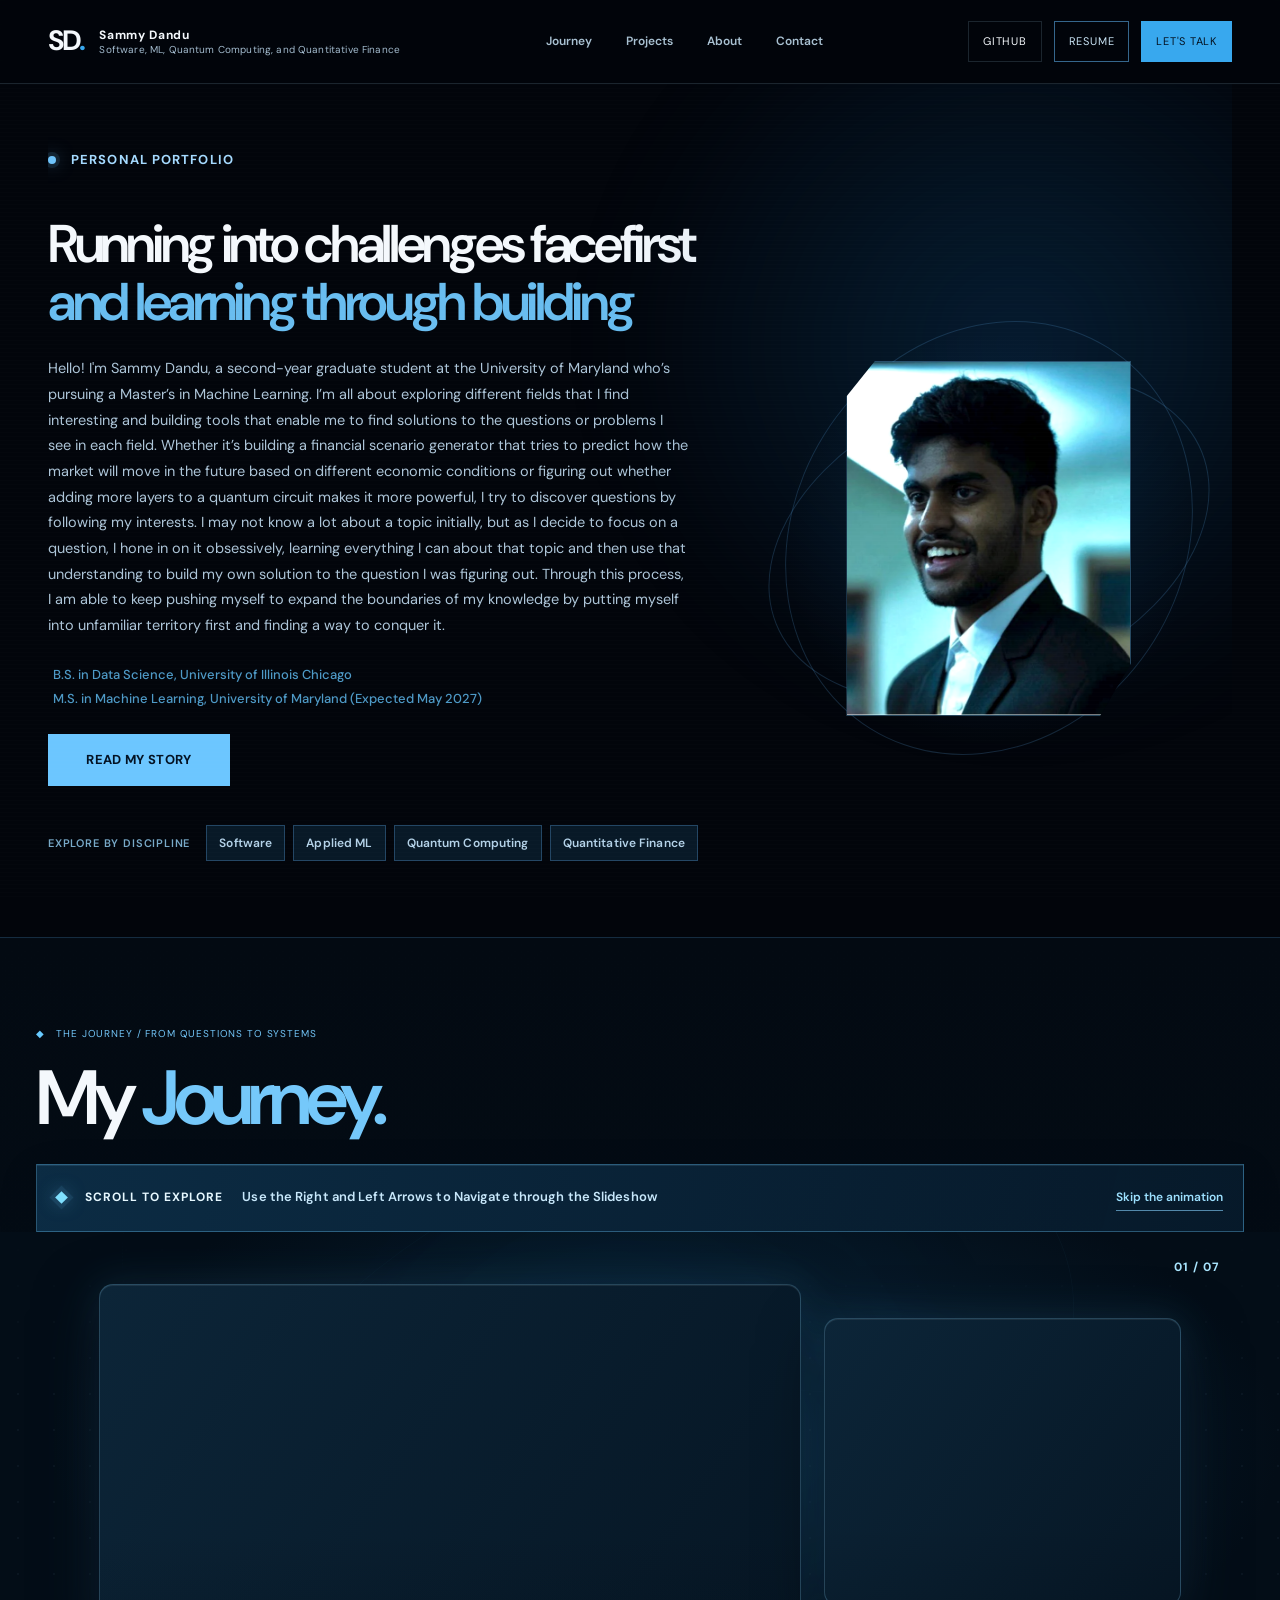
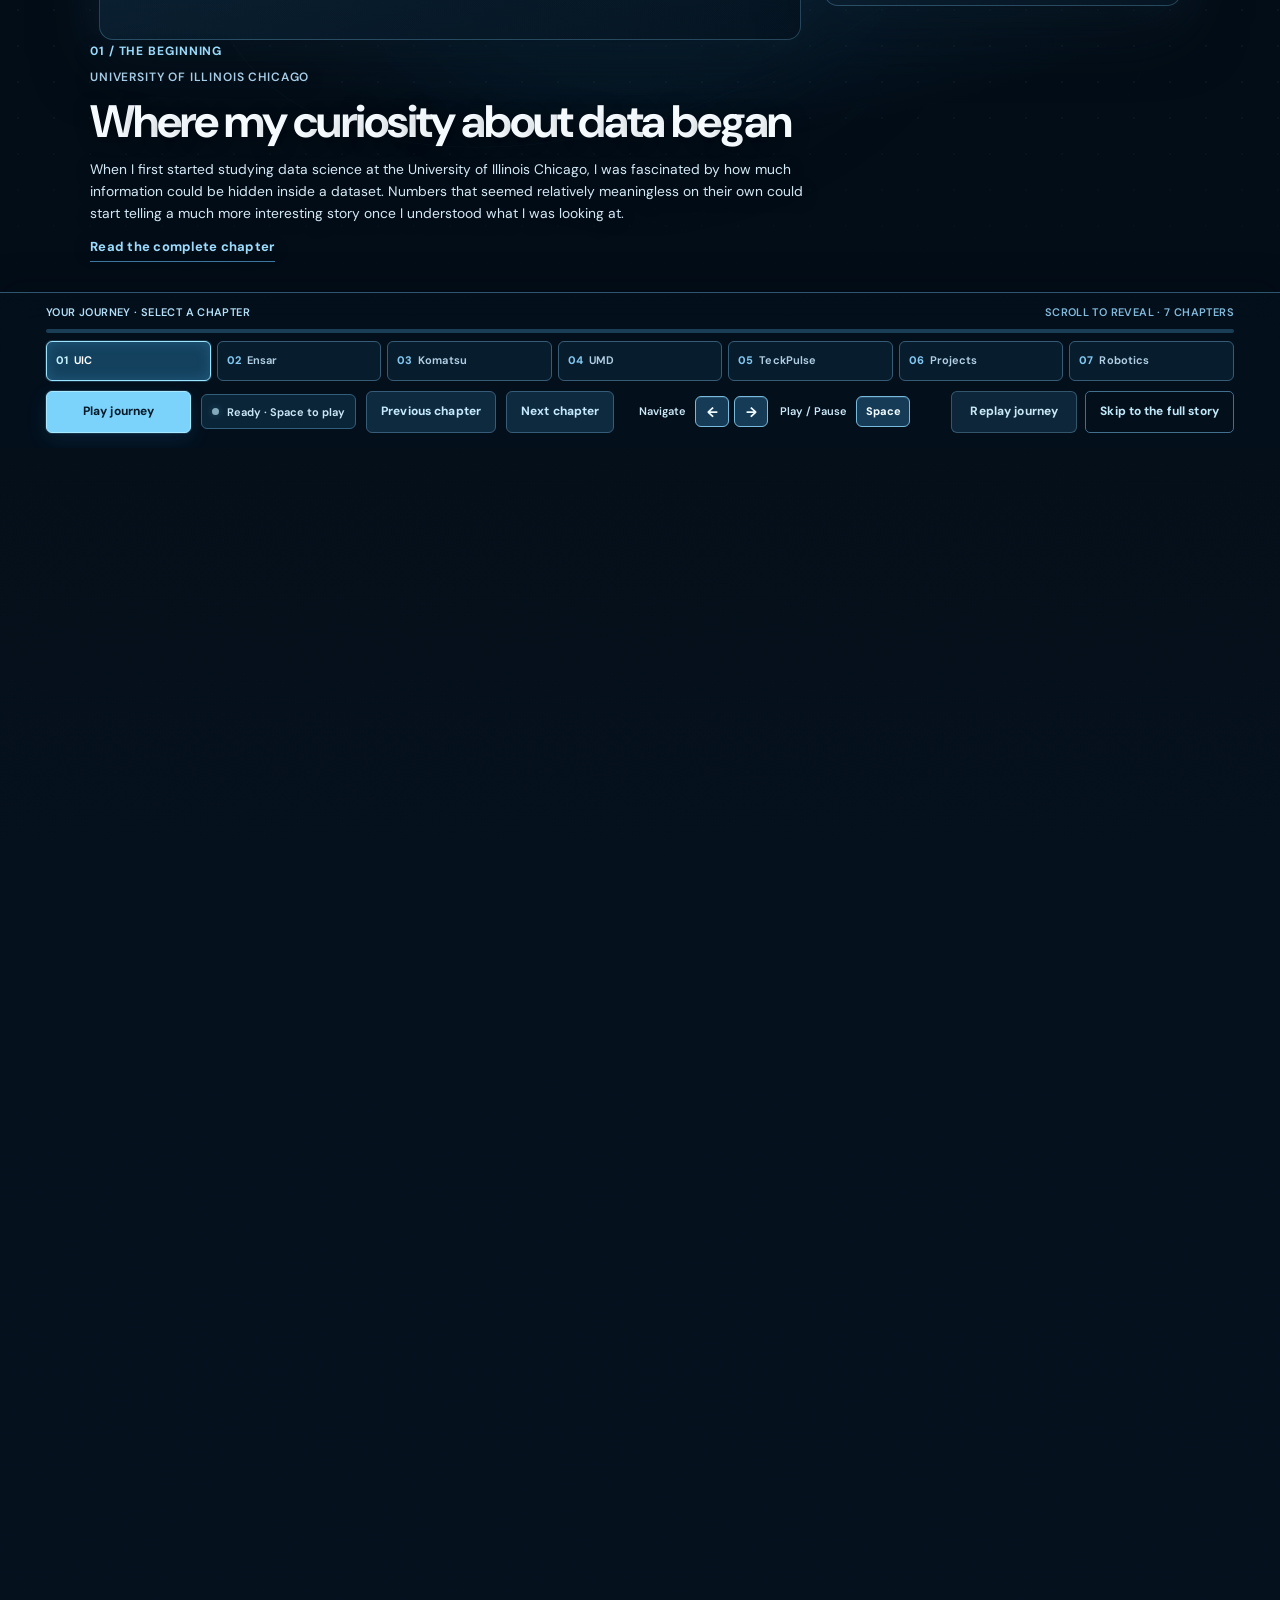
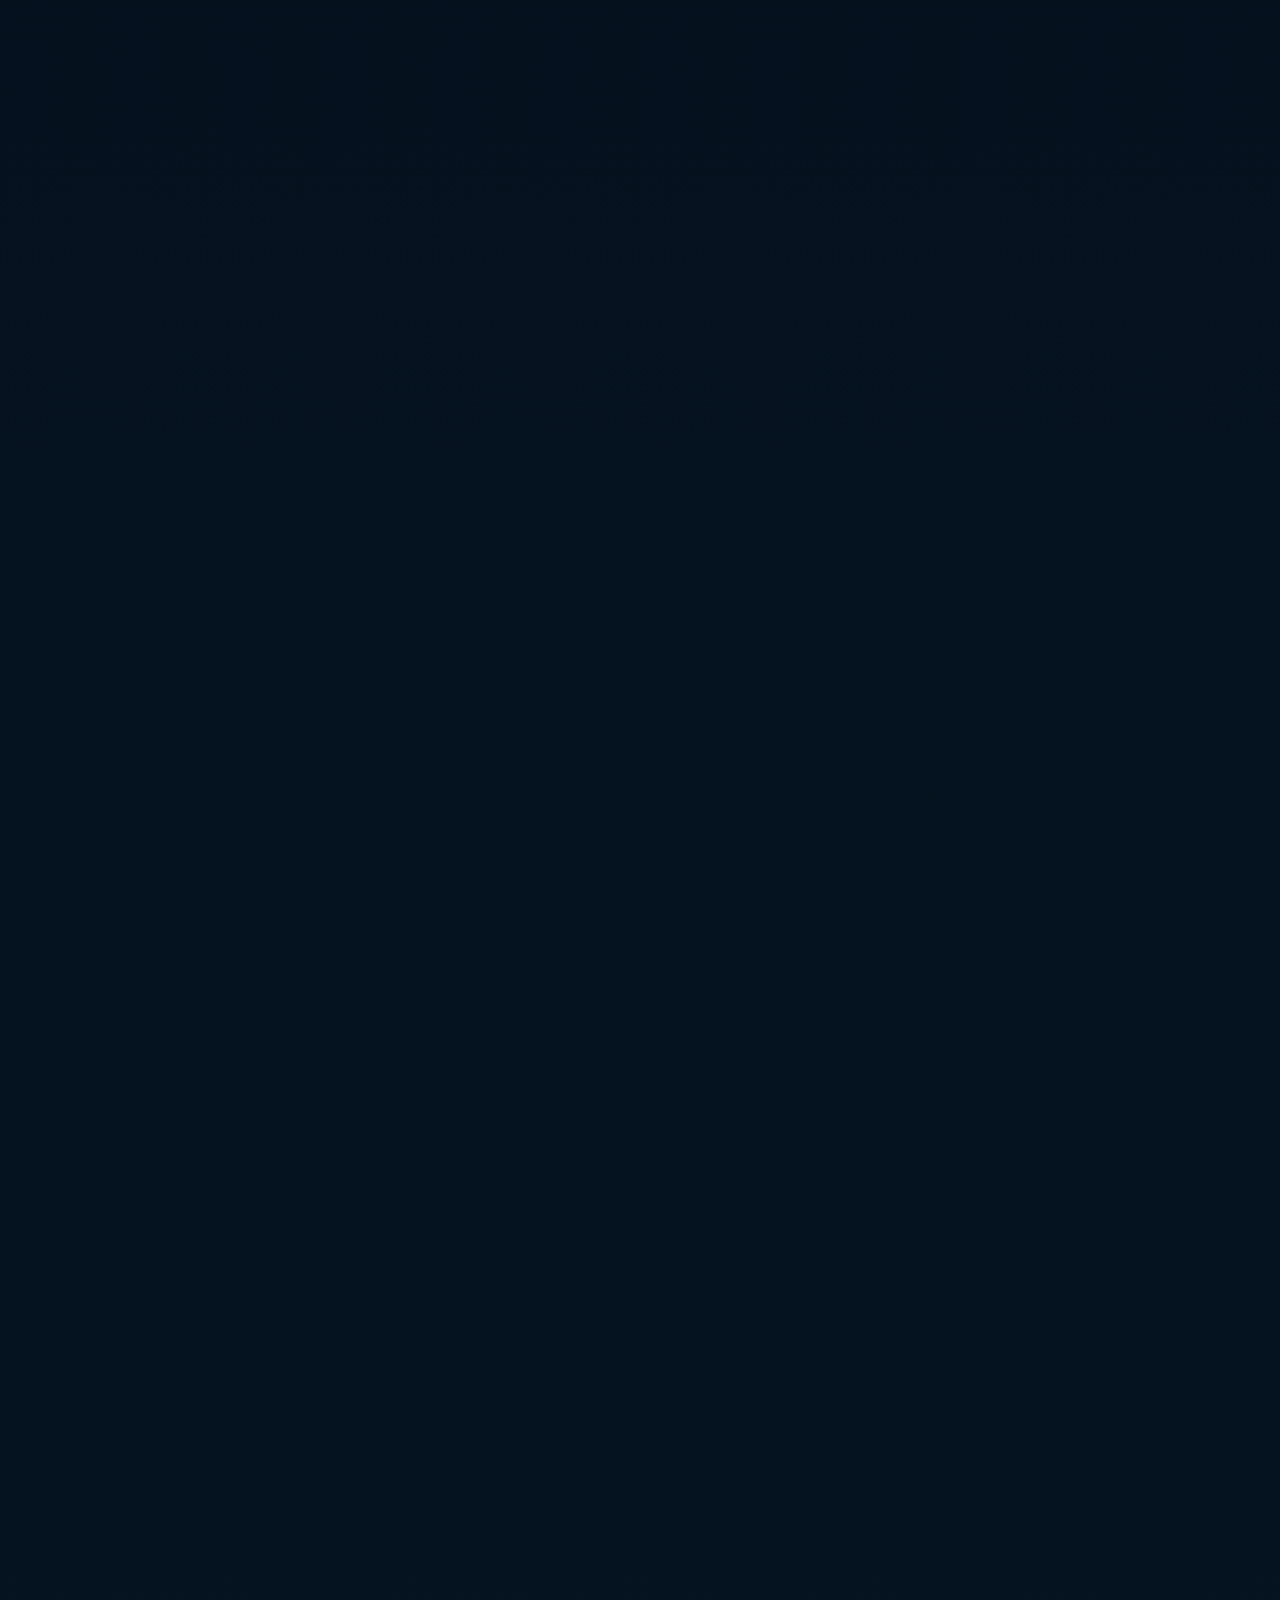
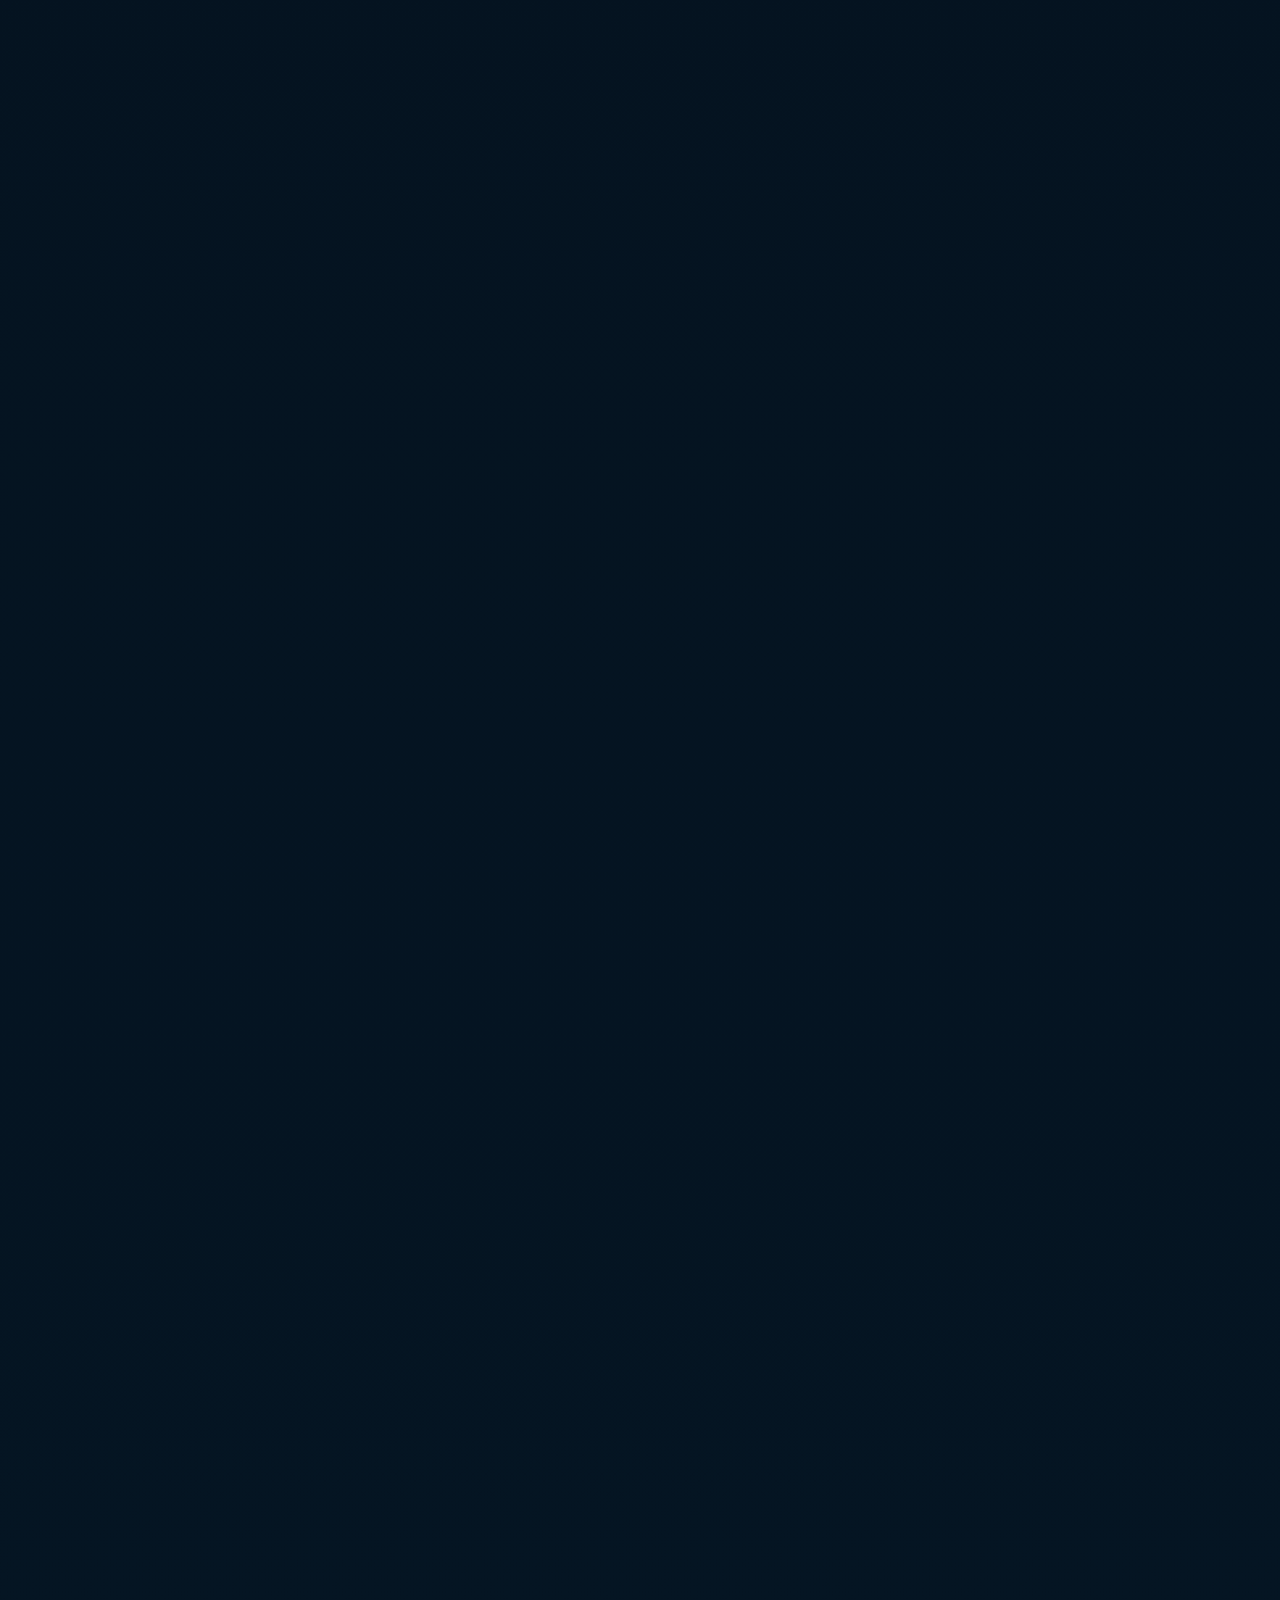
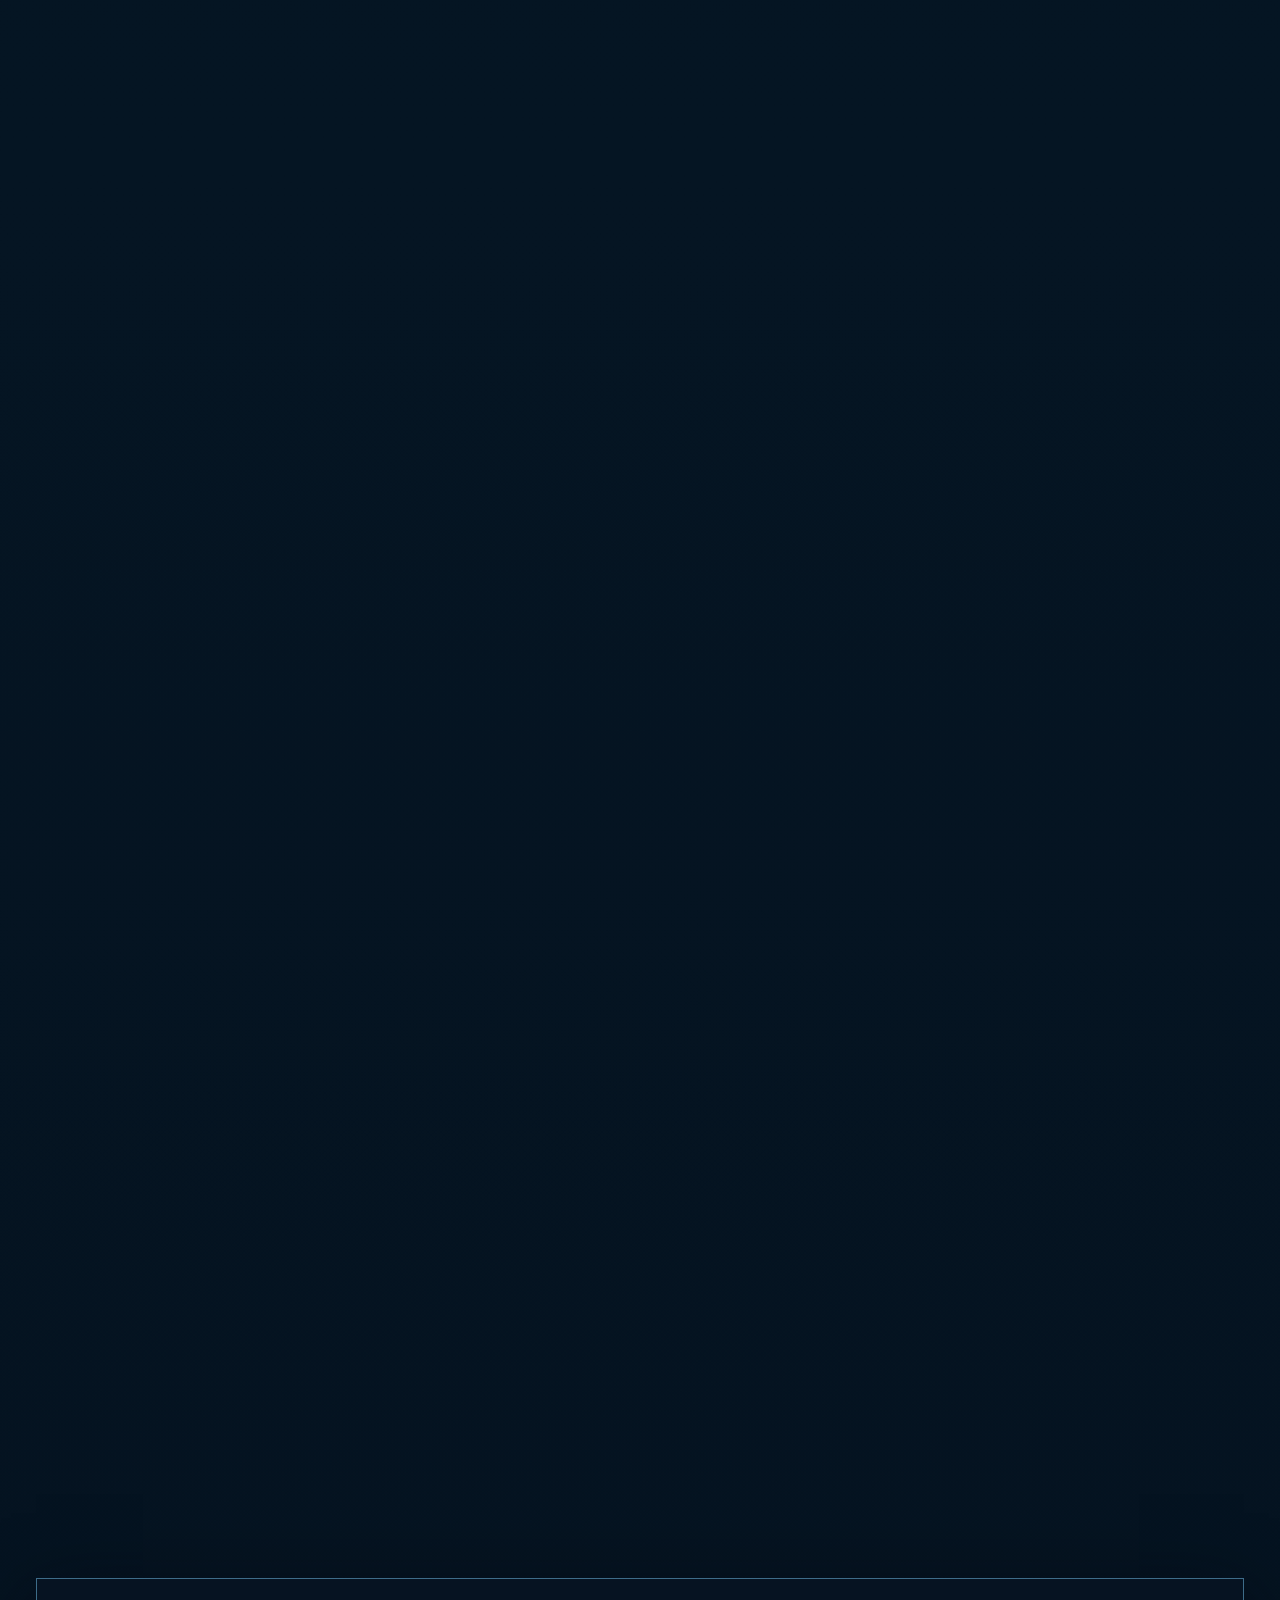
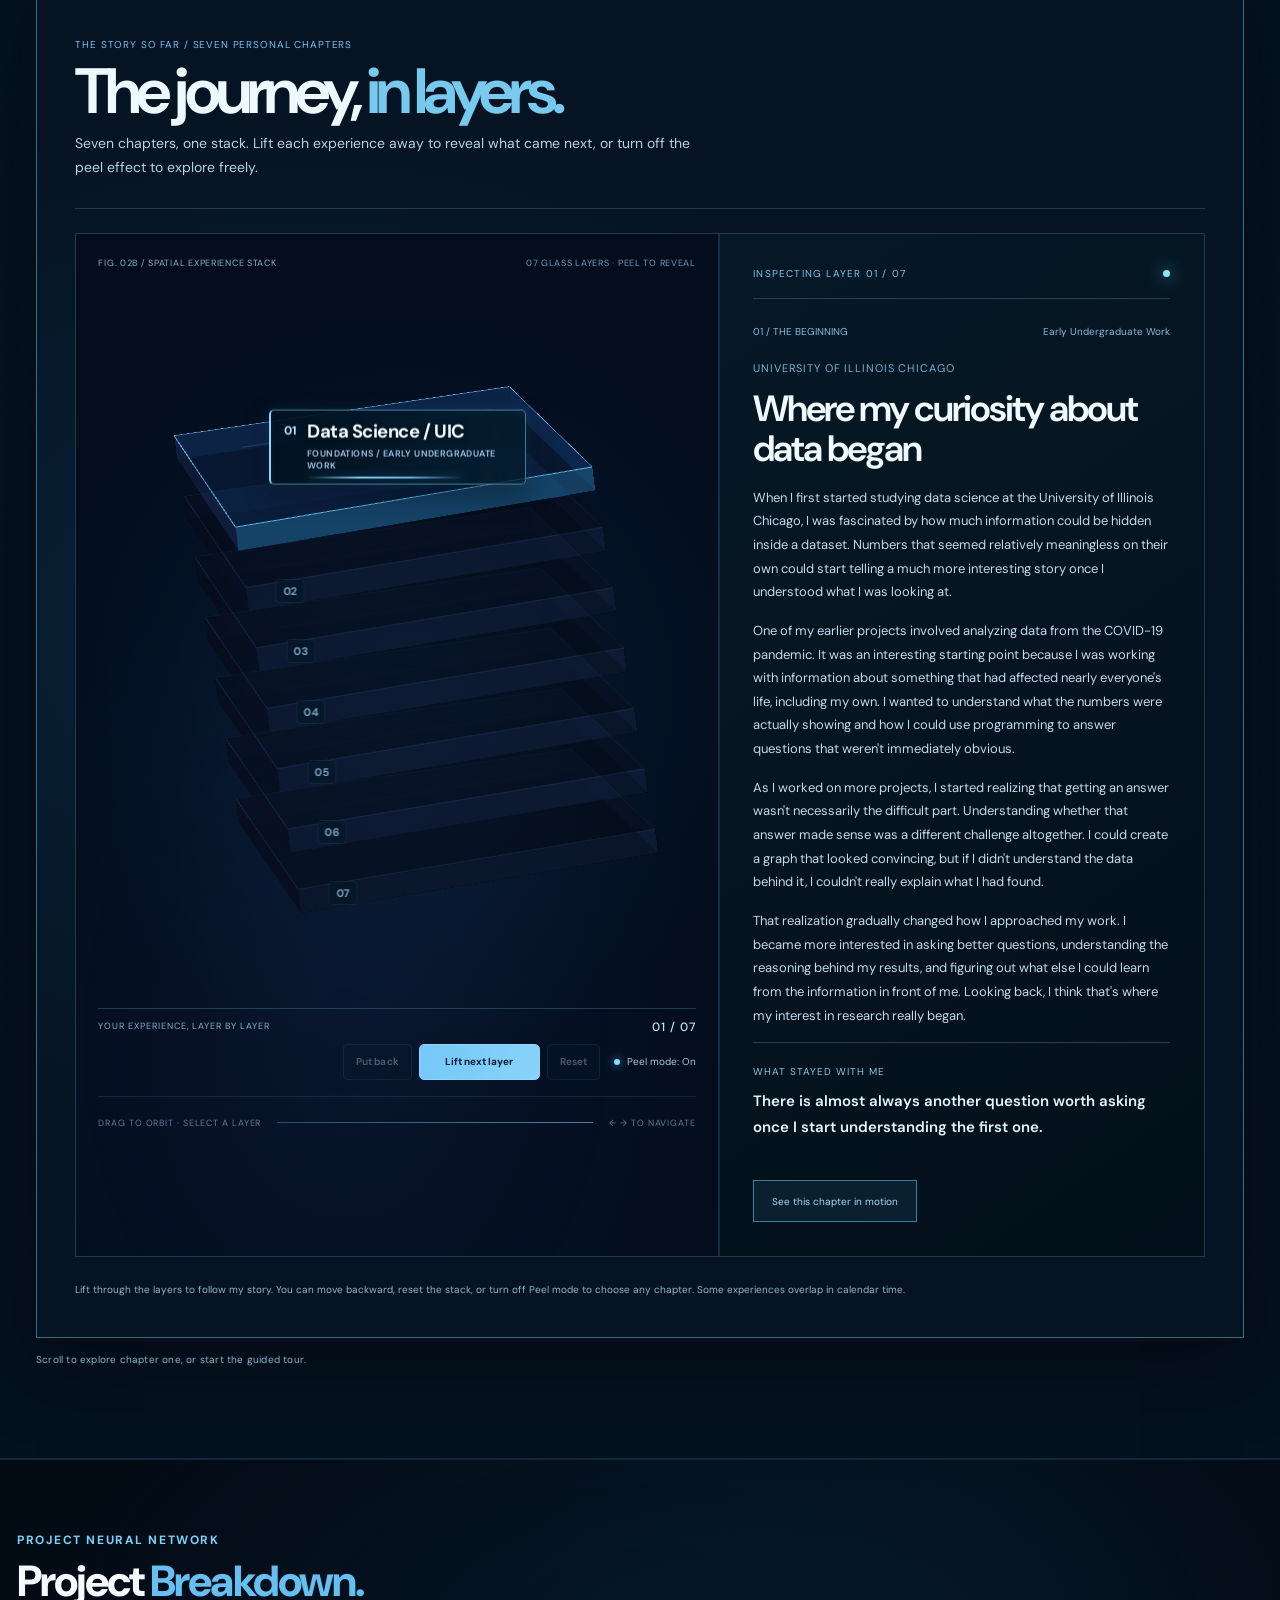
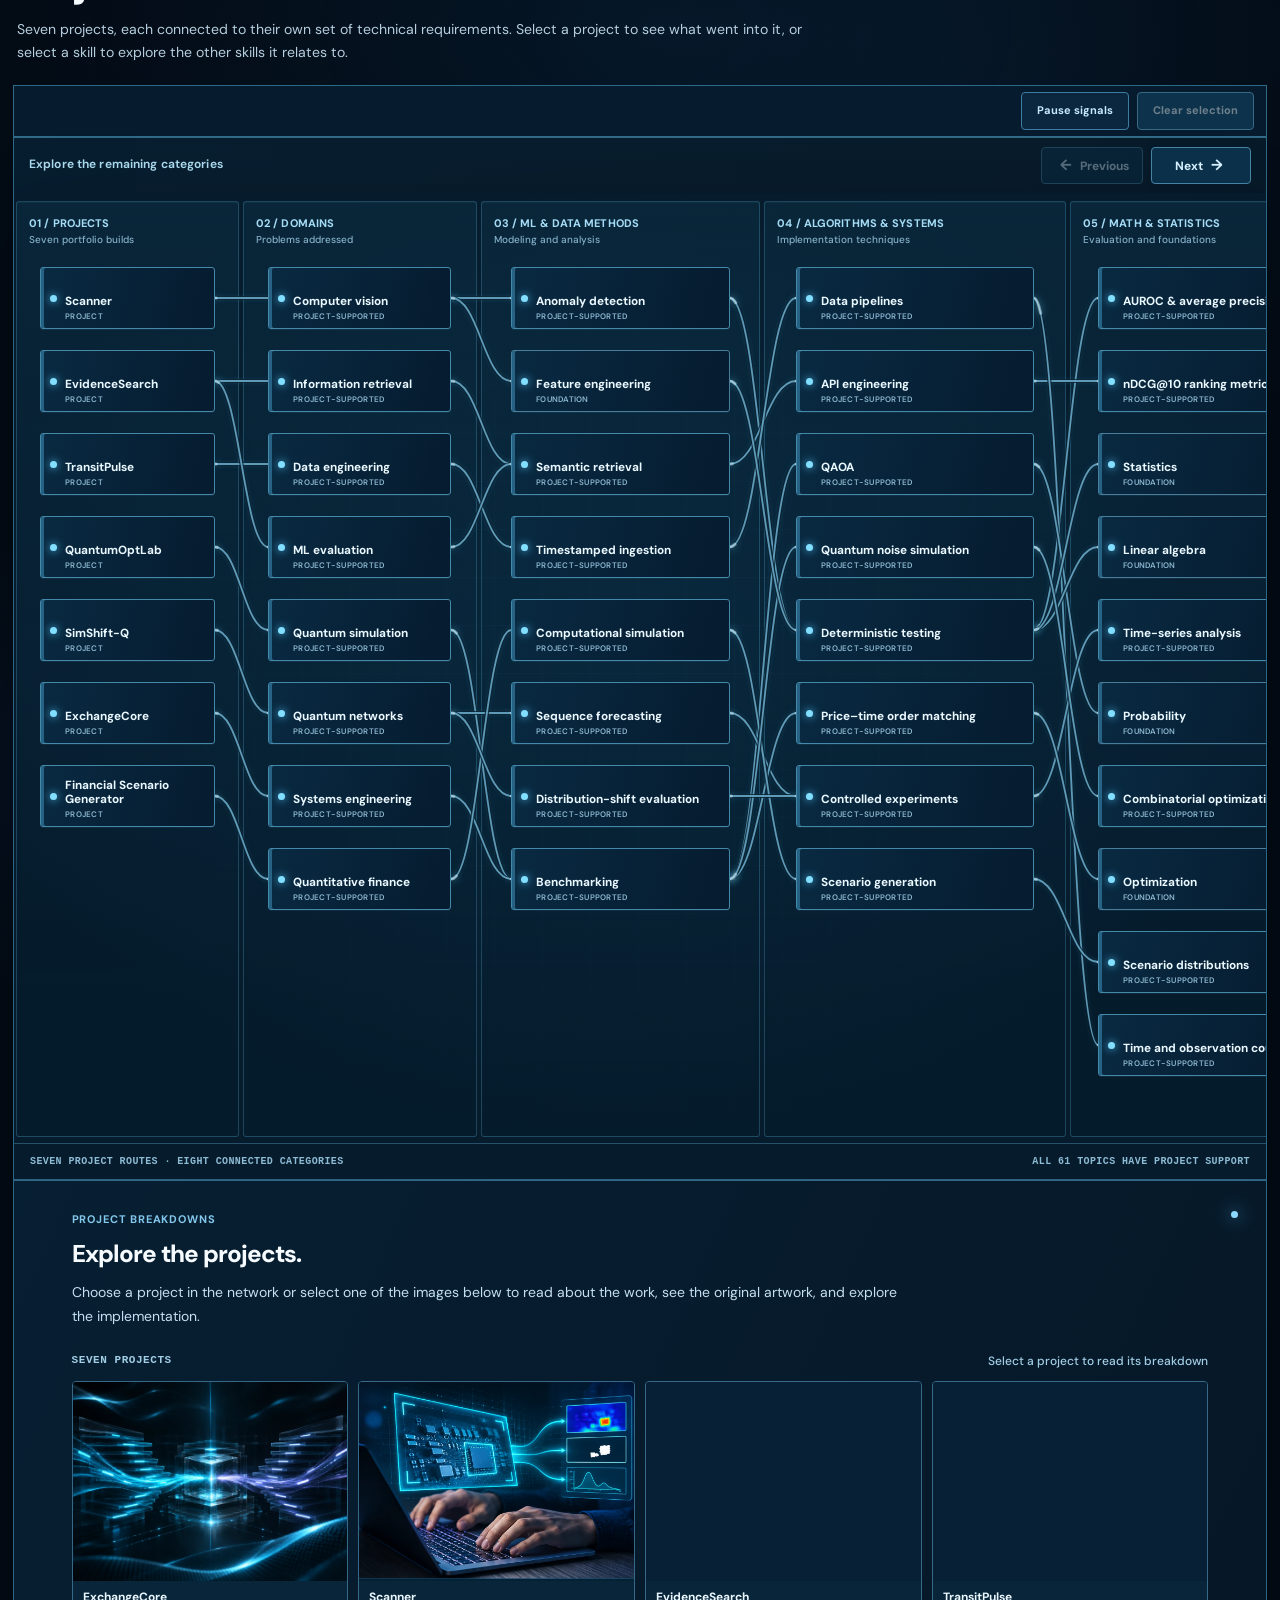
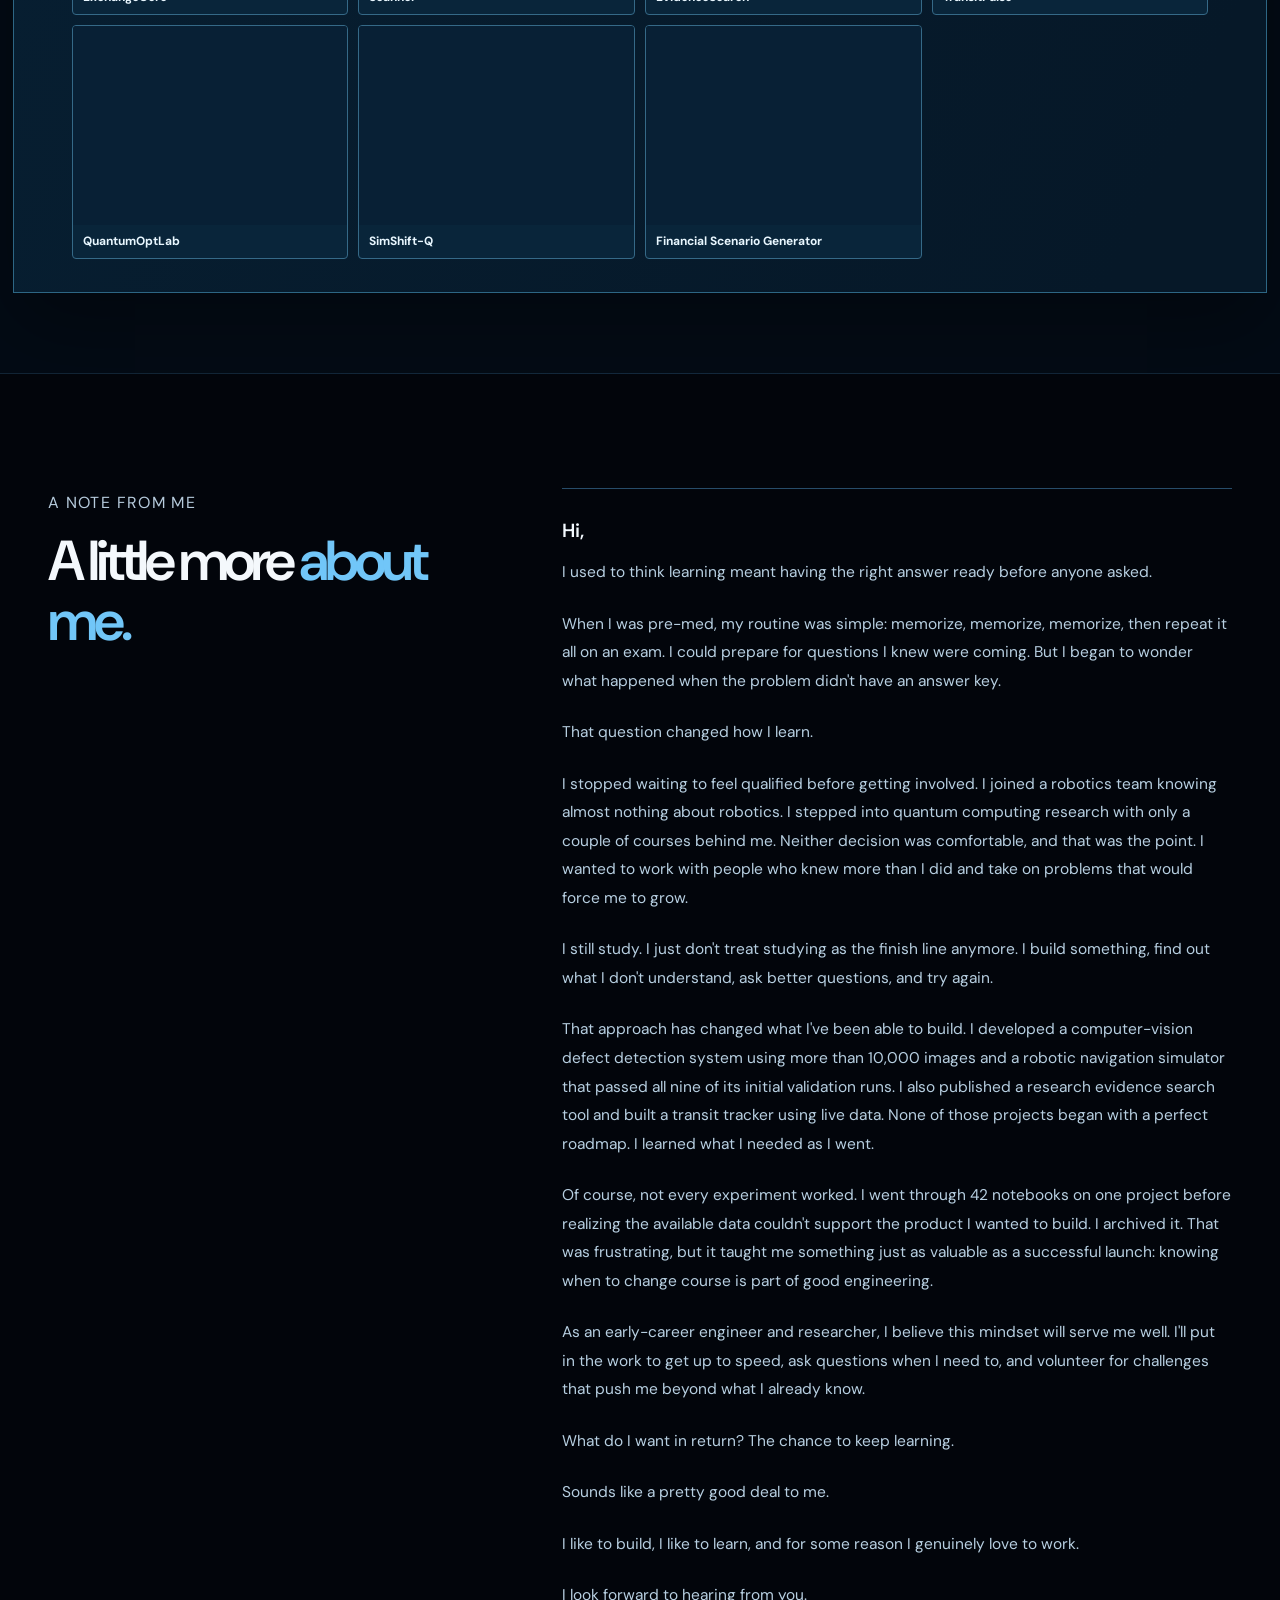
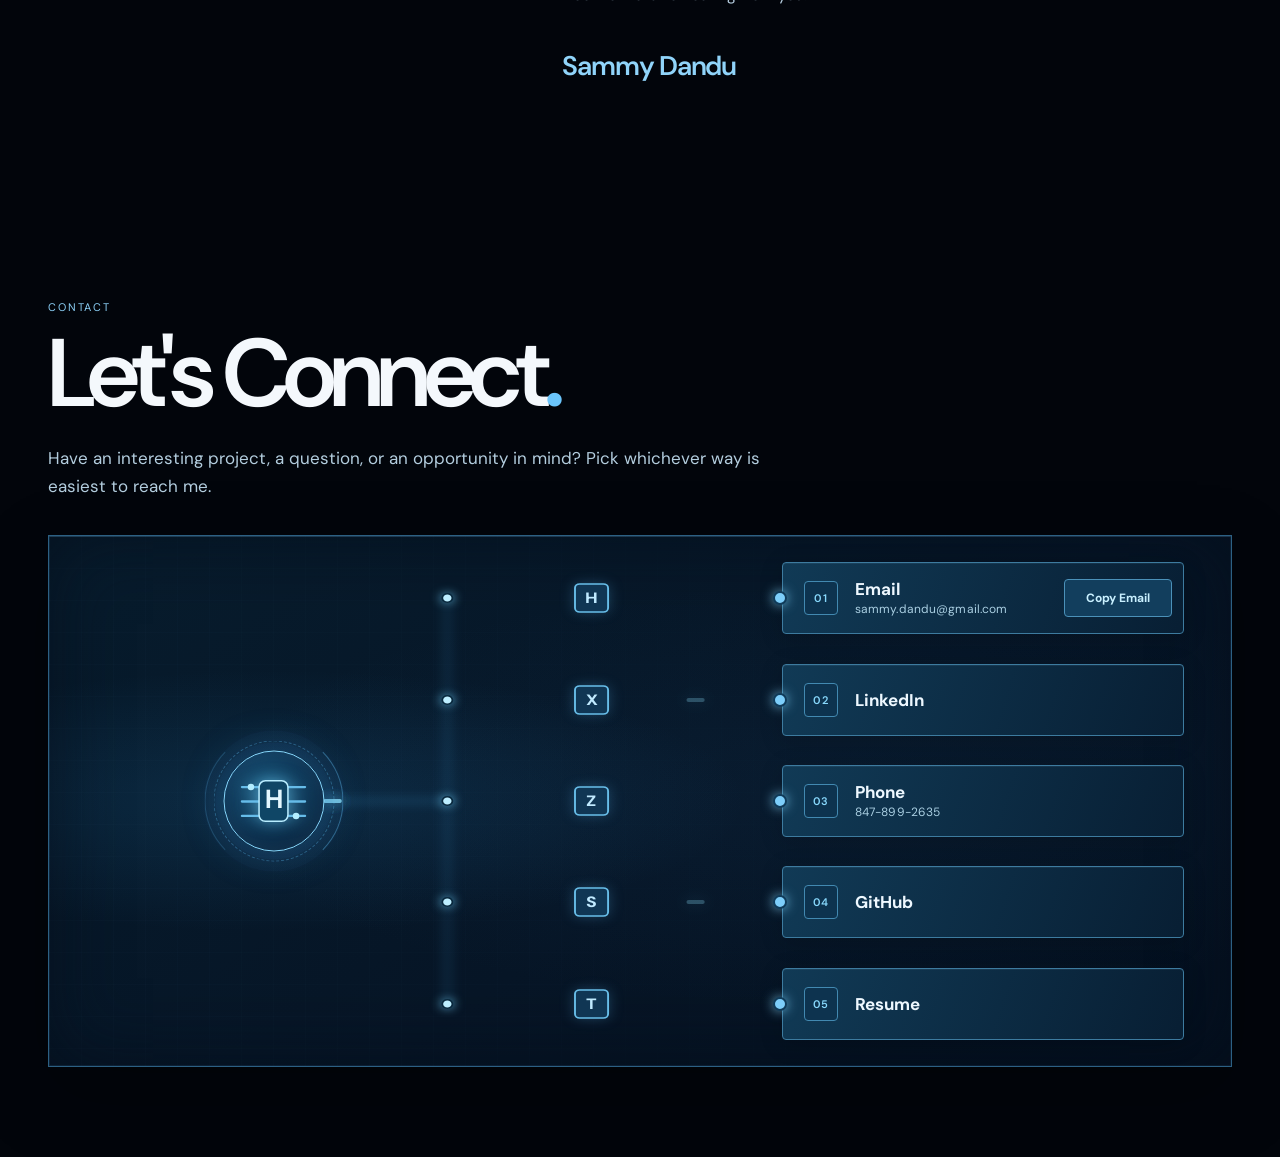
==== commit b27fd789: "Update portfolio M6.56" ====
--- a/index.html
+++ b/index.html
@@ -58,7 +58,9 @@
 <link rel="stylesheet" href="milestone6-53.css">
 <link rel="stylesheet" href="milestone6-54.css">
 <link rel="stylesheet" href="milestone6-55.css">
+<link rel="stylesheet" href="milestone6-56.css">
 <script src="contact-circuit.mjs" type="module" defer></script>
+<script src="network-scroll.mjs" type="module" defer></script>
 </head>
 <body>
 <div class="chrome-grain" aria-hidden="true"></div>
@@ -143,7 +145,13 @@
  <div class="shell">
   <div class="skill-v3-heading"><p class="overline">PROJECT NEURAL NETWORK</p><h2 id="engine-title">Project <span>Breakdown.</span></h2><p>Seven projects, each connected to their own set of technical requirements. Select a project to see what went into it, or select a skill to explore the other skills it relates to.</p></div>
   <div class="project-network-toolbar skill-v3-toolbar" id="project-network-controls" aria-label="Knowledge network controls"><span class="project-network-readout" id="project-signal-readout" aria-live="polite">7 project routes · 8 connected layers · 70 links</span><div class="project-network-toolbar-actions"><button type="button" id="skill-view-evidence" hidden>View project ↓</button><button type="button" id="project-motion-toggle" aria-pressed="true">Pause signals</button><button type="button" id="skill-clear-selection" disabled>Clear selection</button></div></div>
-  <p class="skill-v47-laptop-hint" id="skill-laptop-scroll-hint">SCROLL SIDEWAYS TO EXPLORE ALL EIGHT CATEGORIES <span aria-hidden="true">→</span></p>
+  <nav class="skill-v56-scroll-nav" id="skill-scroll-nav" aria-label="Knowledge network horizontal navigation" hidden>
+   <span class="skill-v56-scroll-copy">Explore the remaining categories</span>
+   <div class="skill-v56-scroll-actions">
+    <button type="button" id="skill-scroll-previous" aria-label="Scroll knowledge network to previous categories" disabled><span aria-hidden="true">←</span> Previous</button>
+    <button type="button" id="skill-scroll-next" aria-label="Scroll knowledge network to next categories">Next <span aria-hidden="true">→</span></button>
+   </div>
+  </nav>
   <div class="network-module project-network skill-atlas-module skill-v3-module">
    <div class="network-stage skill-atlas-stage">
     <div id="skill-atlas-viewport" class="skill-atlas-viewport skill-v3-viewport" tabindex="0" aria-label="Eight-layer project knowledge graph with seven complete project routes and seventy connections. Choose a project to highlight its eight-layer route, or a skill to follow downstream connections toward the right."><div class="skill-atlas-canvas"><div id="skill-atlas-columns" class="skill-atlas-columns" aria-hidden="true"></div><svg id="project-connections" class="skill-atlas-svg" aria-hidden="true"></svg><div id="project-graphic" class="skill-atlas-nodes" role="group" aria-label="Knowledge nodes"></div></div></div>
--- a/milestone6-56.css
+++ b/milestone6-56.css
@@ -0,0 +1,29 @@
+/* M6.56 — Only reveal network navigation when the *rendered* graph overflows.
+   JS measures scrollWidth vs clientWidth. No media-query guesses. */
+#engine .skill-v47-laptop-hint {display:none!important}
+#engine .skill-v56-scroll-nav[hidden] {display:none!important}
+#engine .skill-v56-scroll-nav {
+ display:flex;align-items:center;justify-content:space-between;gap:14px;flex-wrap:wrap;
+ border:1px solid #306986;border-bottom:0;padding:9px 15px;
+ background:linear-gradient(115deg,#071e30,#071a29);
+ color:#a9d8ec;font-family:'DM Sans',sans-serif;
+}
+#engine .skill-v56-scroll-copy {font-size:12px;font-weight:650;letter-spacing:.01em}
+#engine .skill-v56-scroll-actions {display:flex;align-items:center;gap:8px}
+#engine .skill-v56-scroll-actions button {
+ color:#d6f0ff;background:#0b314a;border:1px solid #4582a3;border-radius:4px;
+ padding:8px 13px;min-height:37px;min-width:100px;
+ font:700 12px/1.3 'DM Sans',sans-serif;cursor:pointer;
+ transition:background .18s,border-color .18s,opacity .18s;
+}
+#engine .skill-v56-scroll-actions button:not(:disabled):is(:hover,:focus-visible) {background:#175073;border-color:#a4e2ff}
+#engine .skill-v56-scroll-actions button:focus-visible {outline:2px solid #a4e2ff;outline-offset:2px}
+#engine .skill-v56-scroll-actions button:disabled {opacity:.38;cursor:default}
+#engine .skill-v56-scroll-actions button span {font-family:'DM Sans',sans-serif;font-size:15px;margin:0 5px}
+@media(max-width:560px){
+ #engine .skill-v56-scroll-nav {padding:10px;gap:8px}
+ #engine .skill-v56-scroll-copy {width:100%}
+ #engine .skill-v56-scroll-actions {width:100%}
+ #engine .skill-v56-scroll-actions button {flex:1;min-width:0}
+}
+@media(prefers-reduced-motion:reduce){#engine .skill-v56-scroll-actions button{transition:none}}
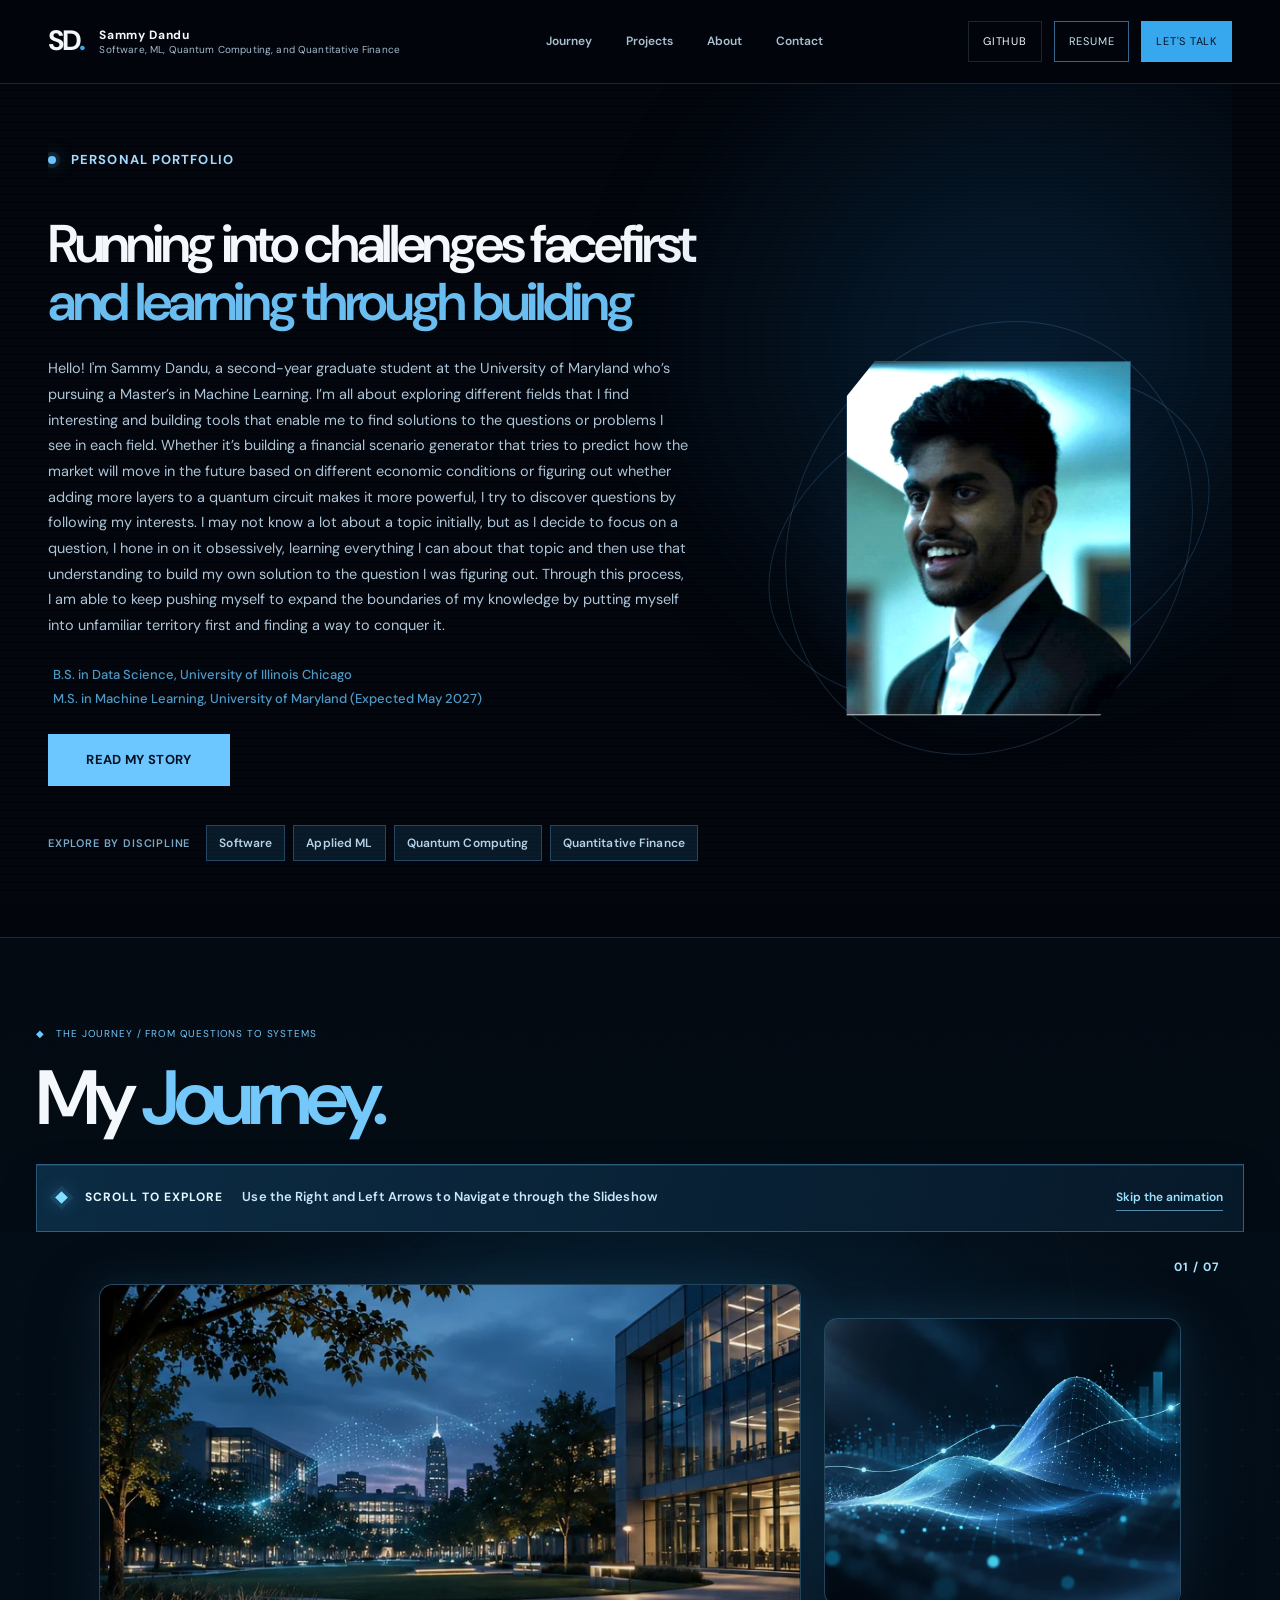
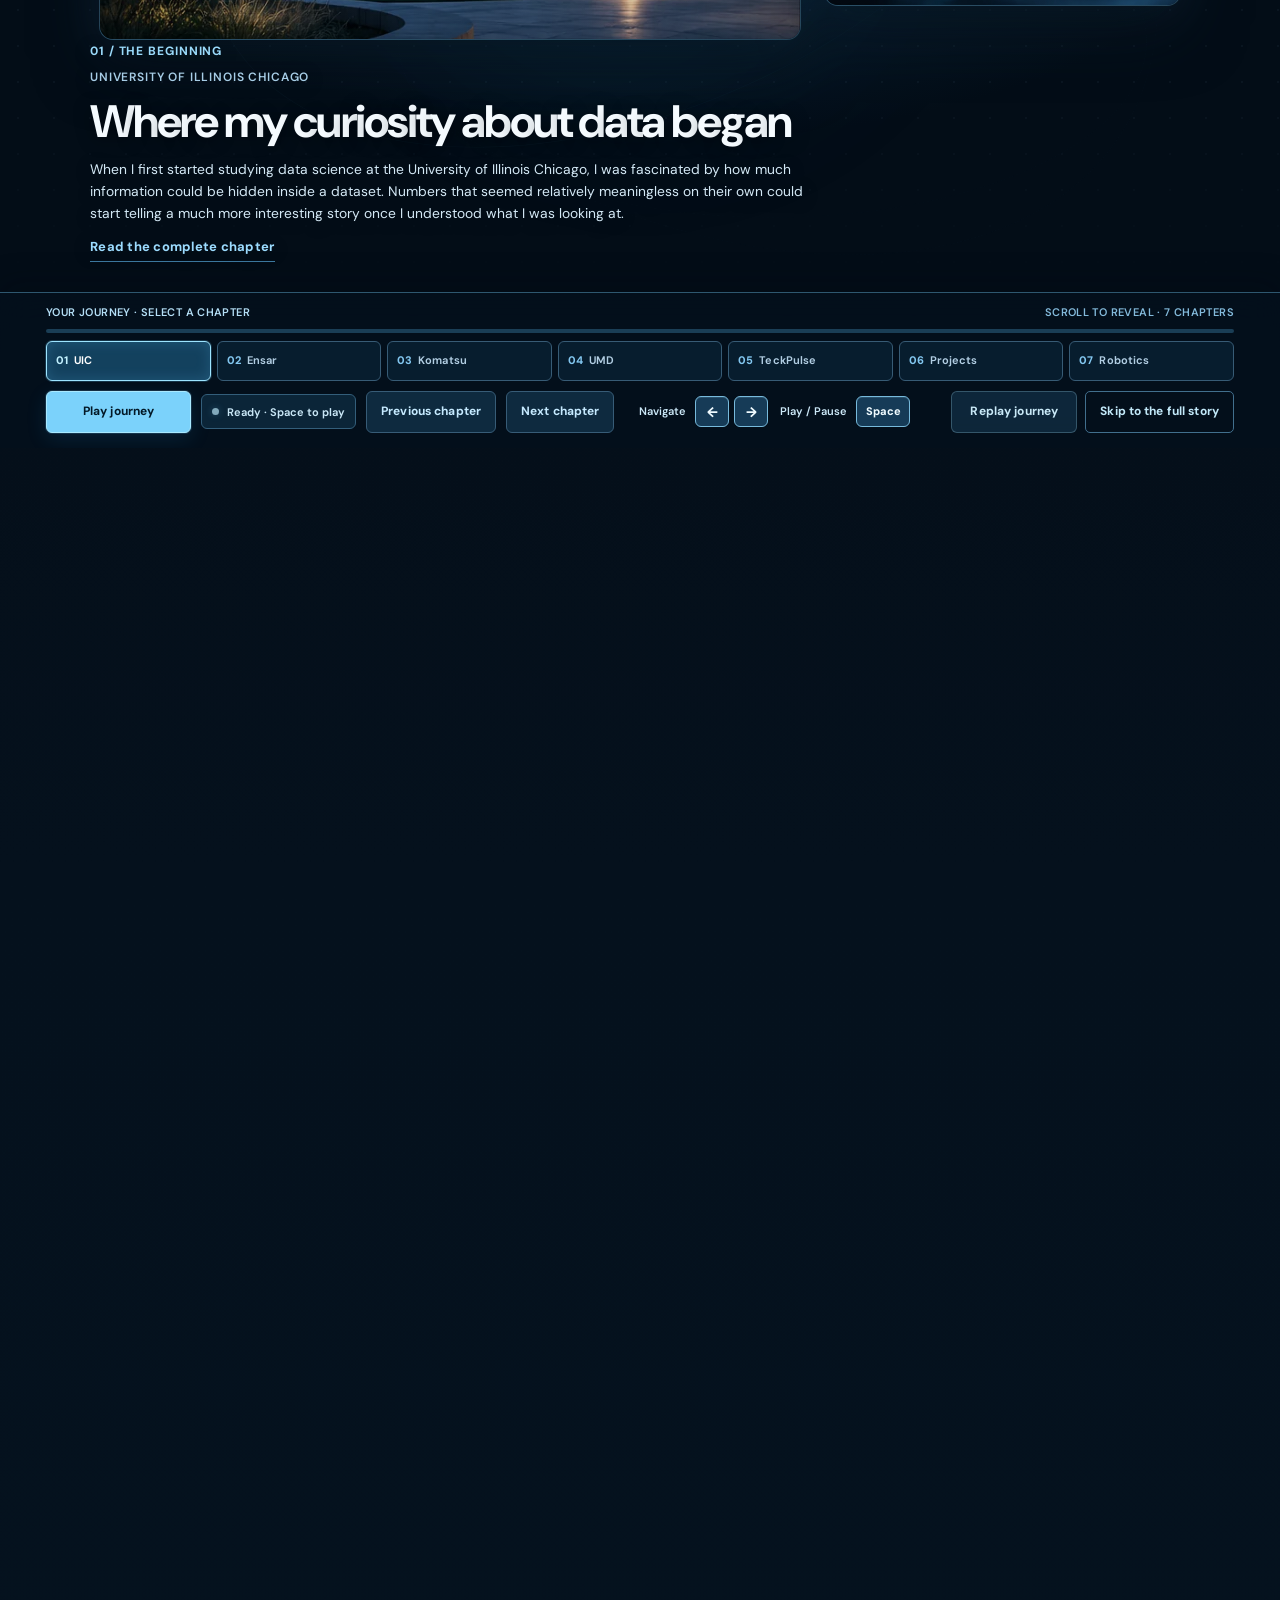
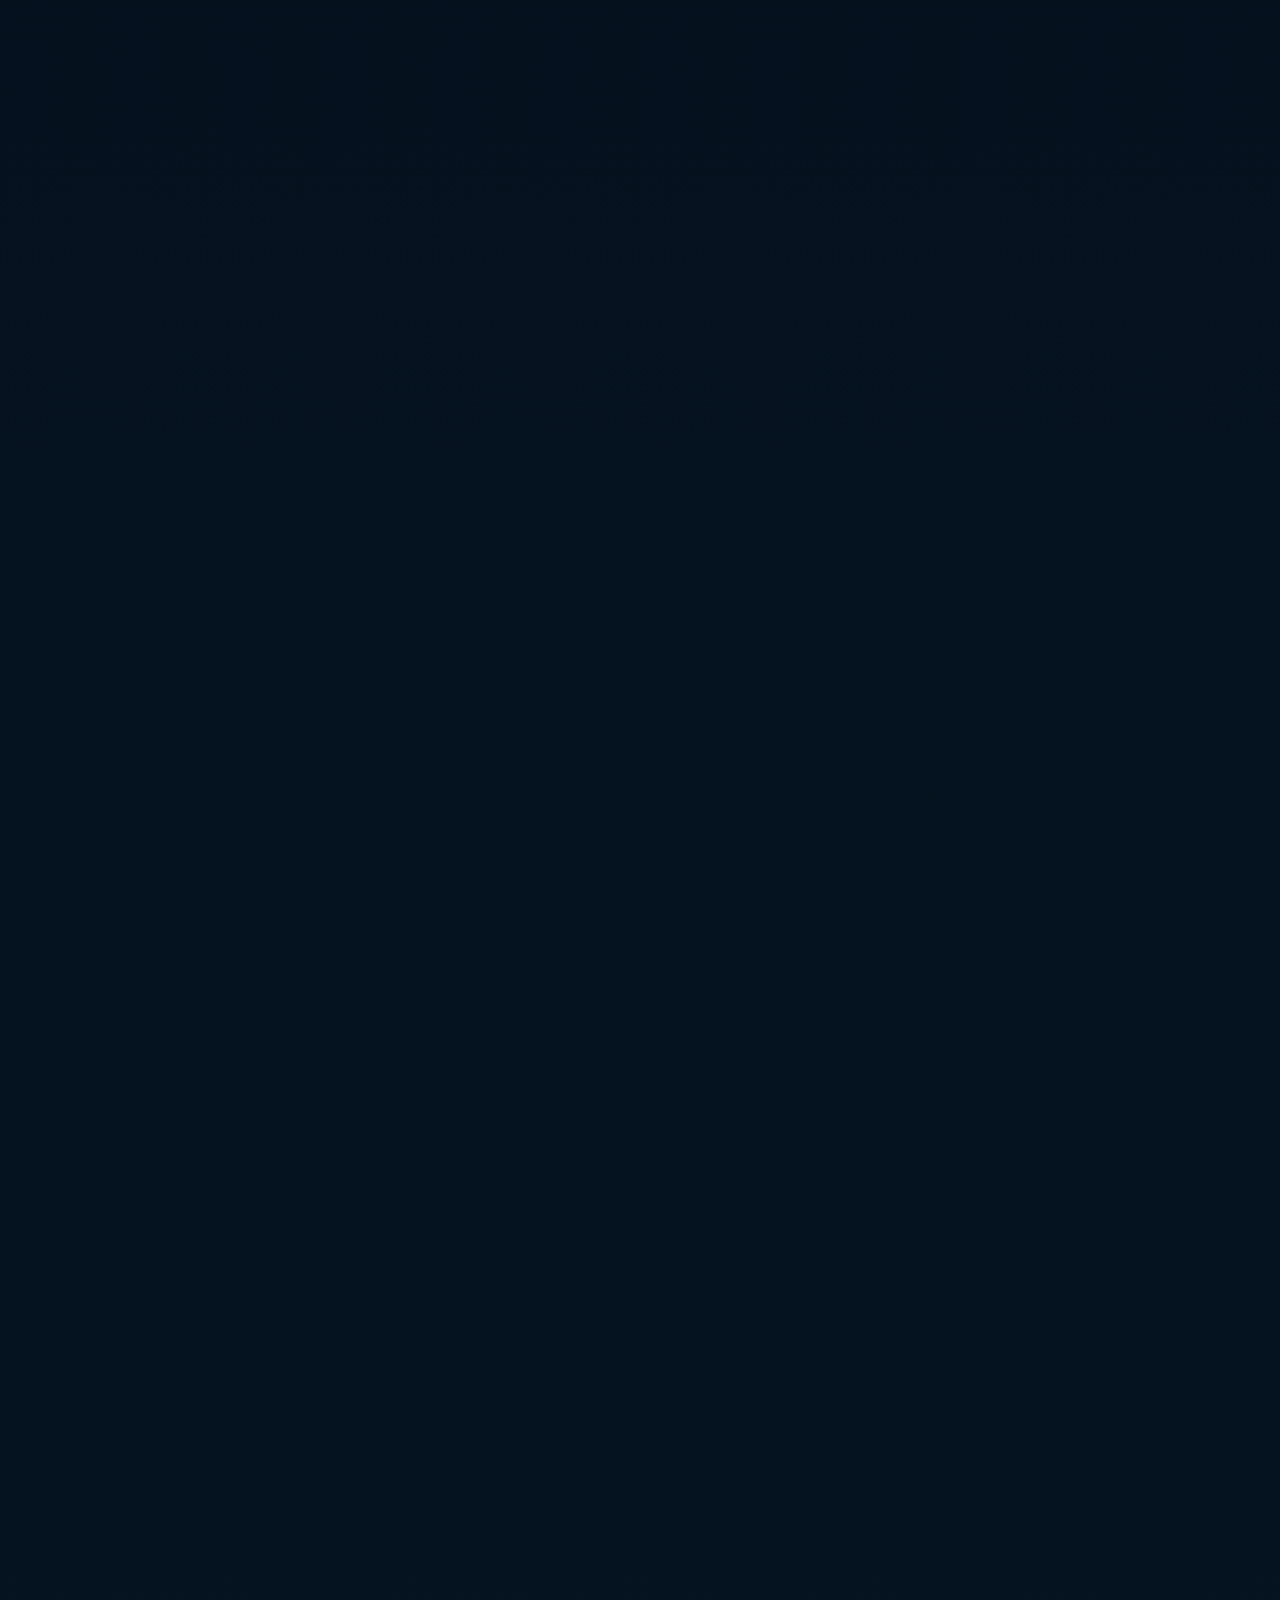
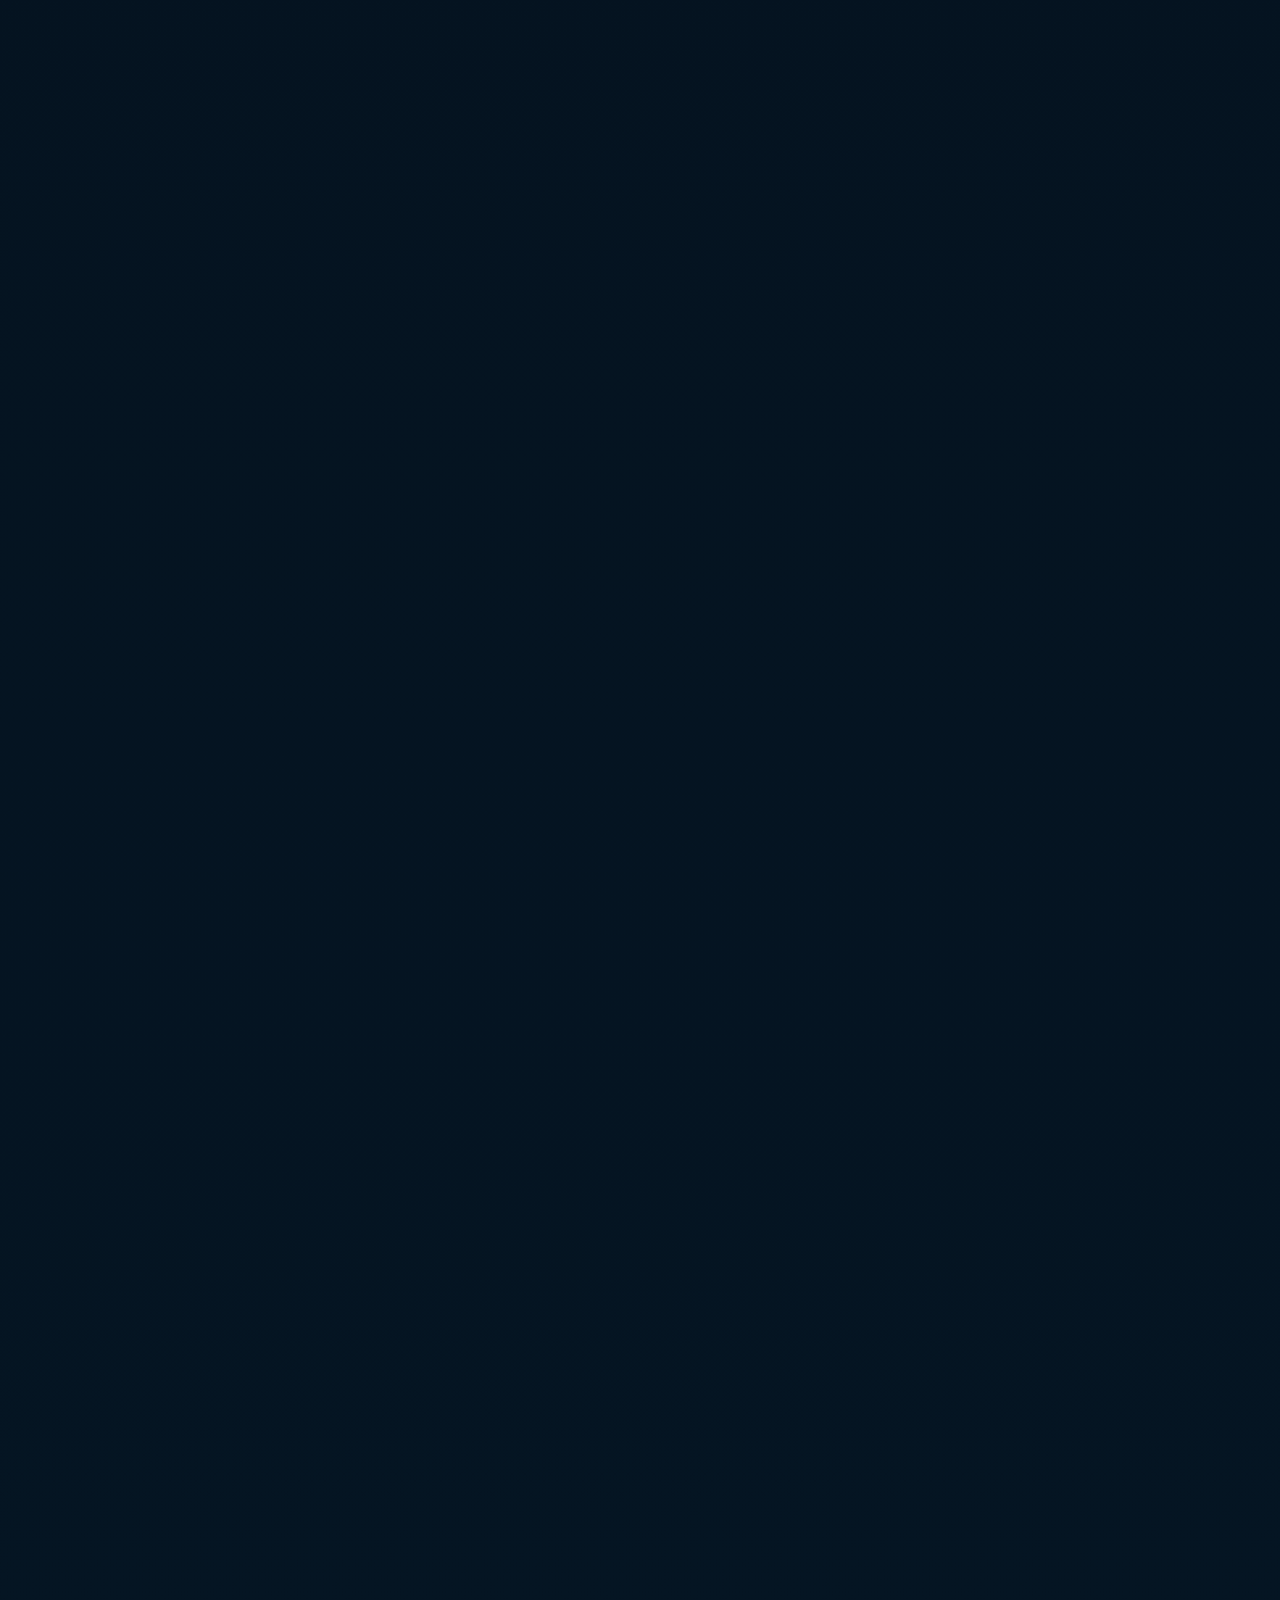
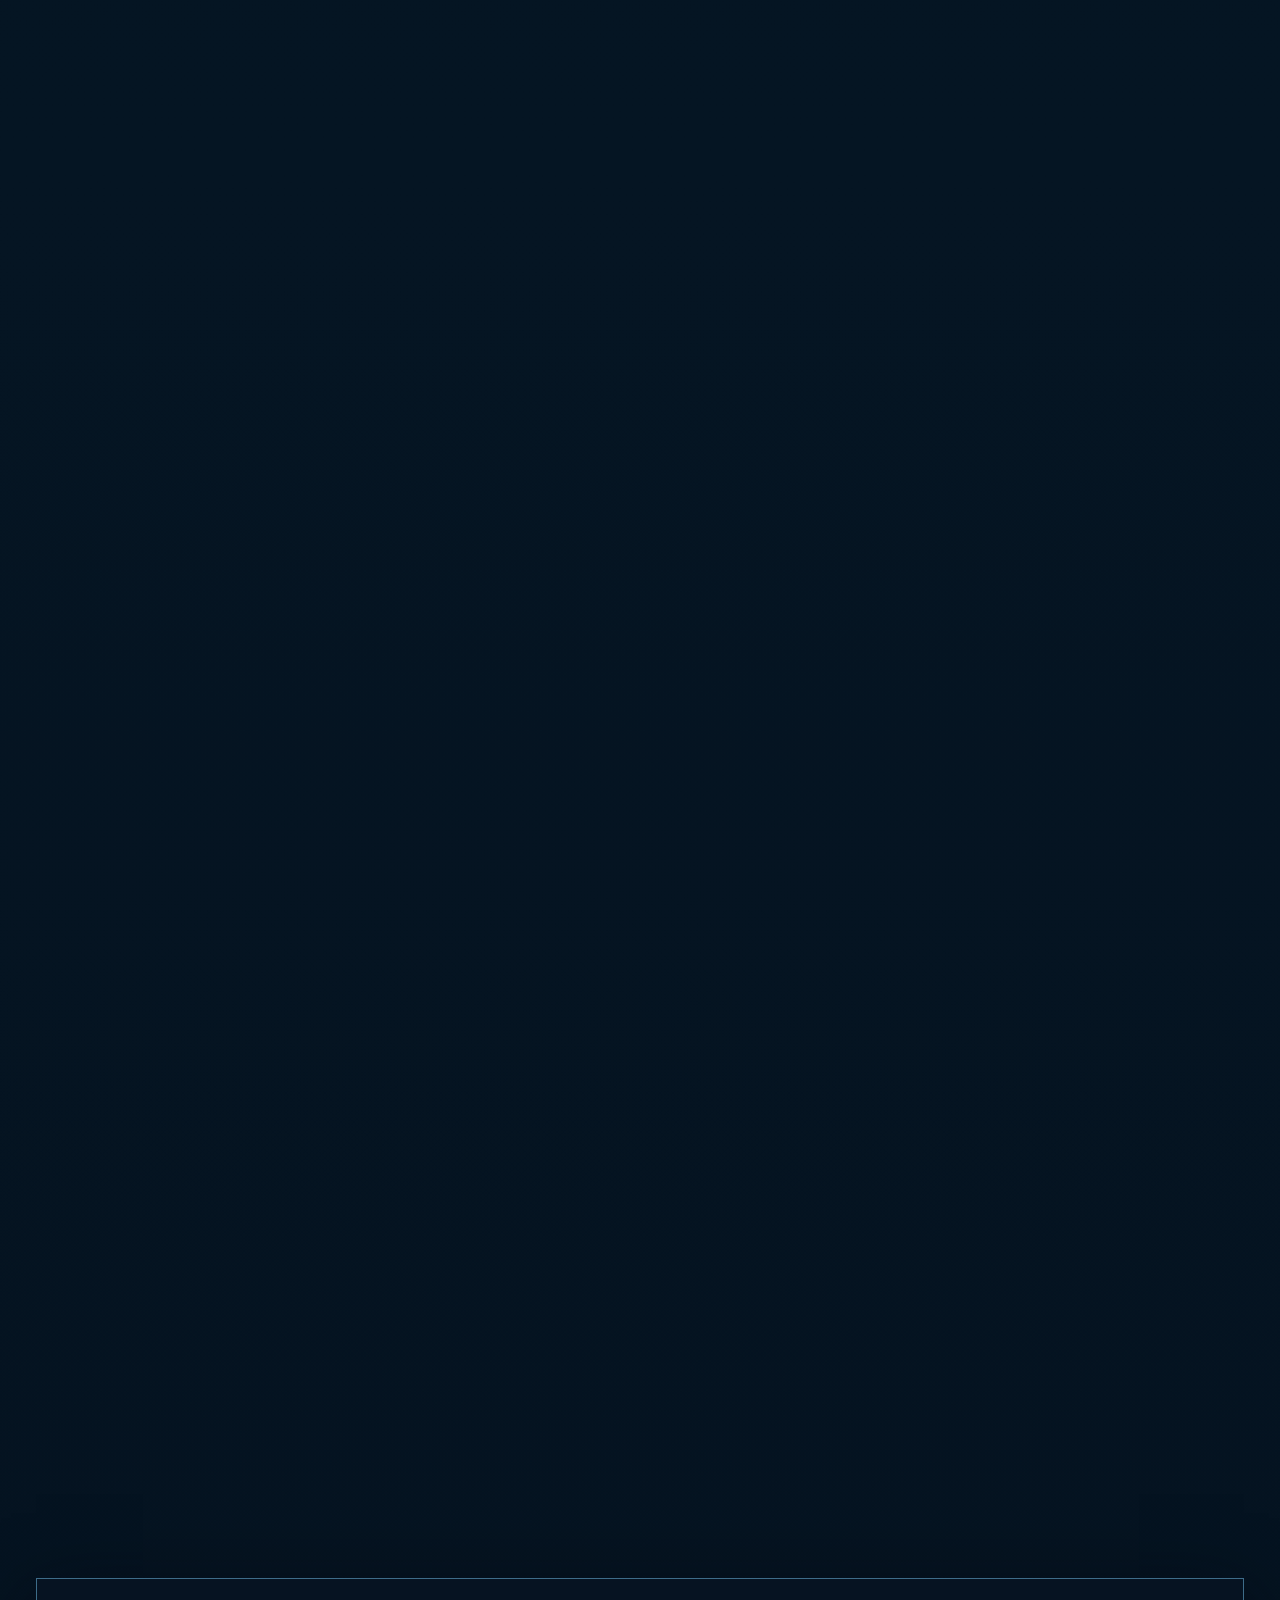
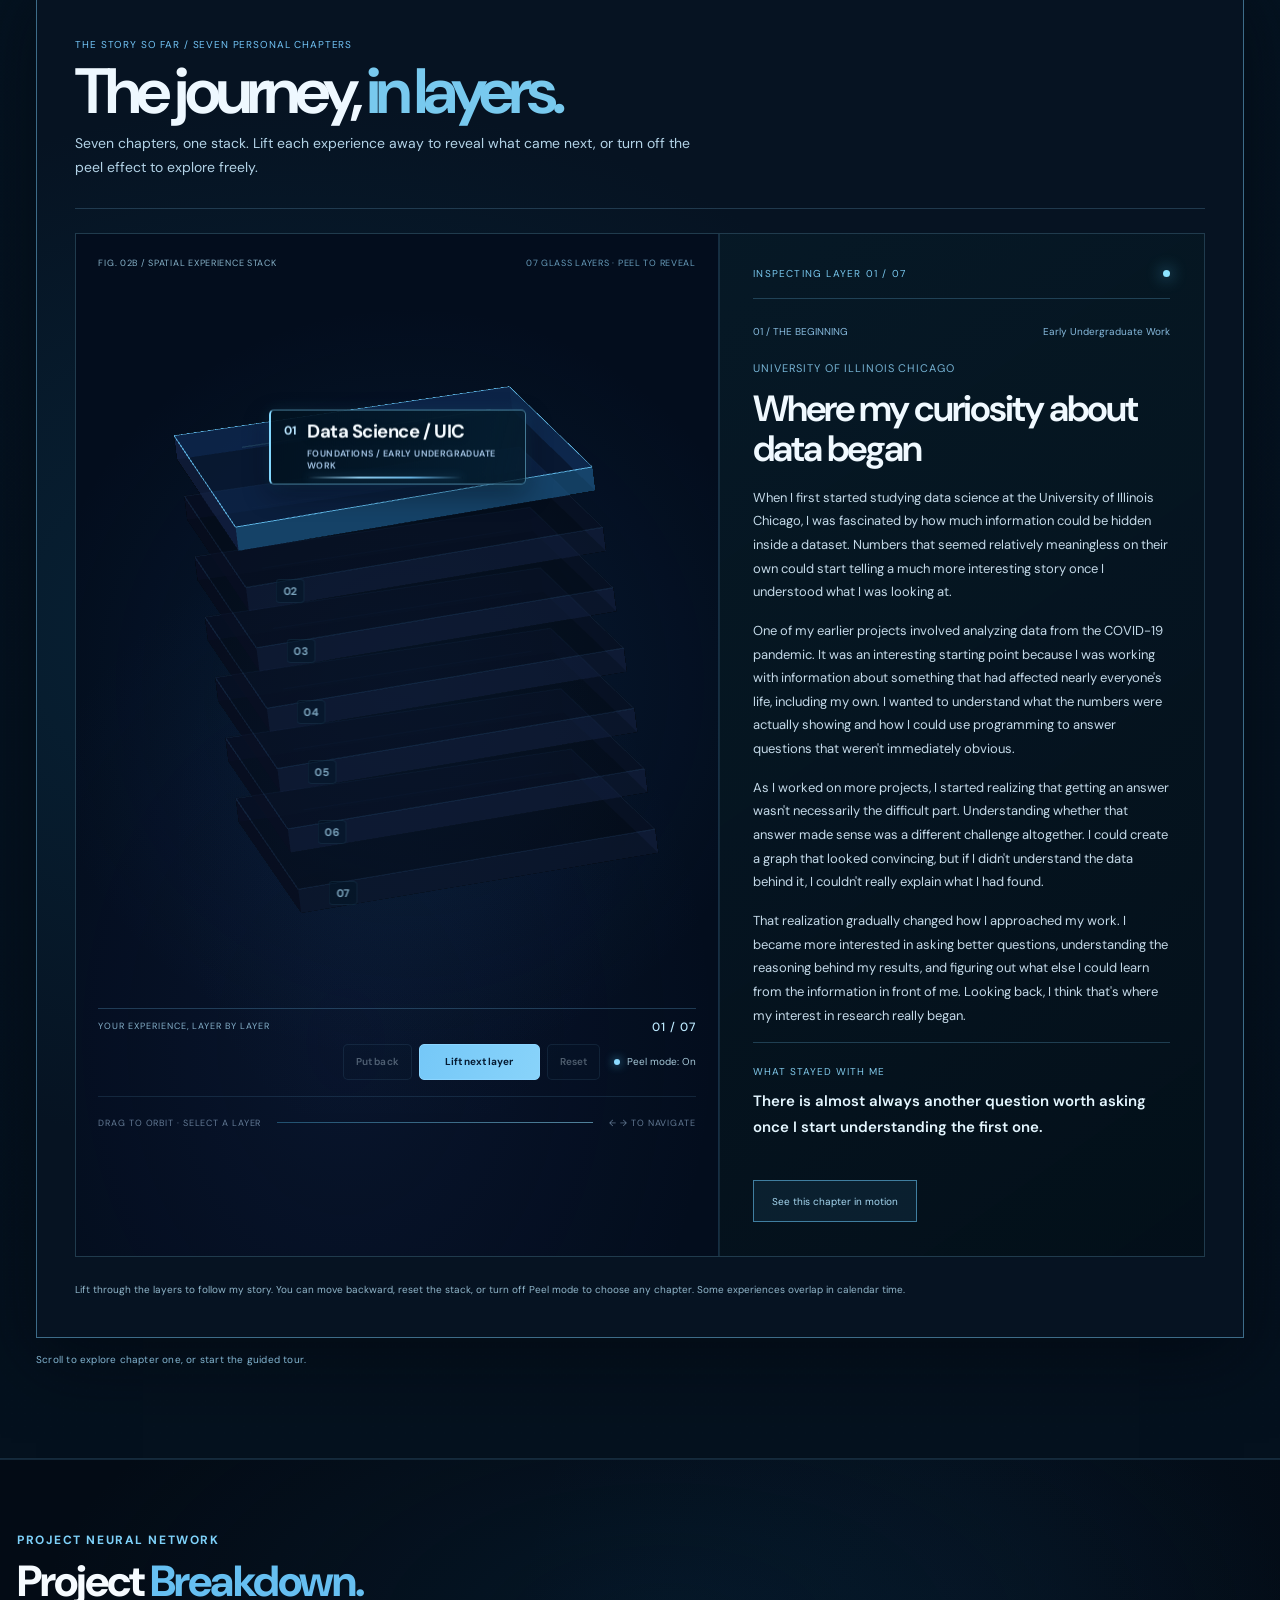
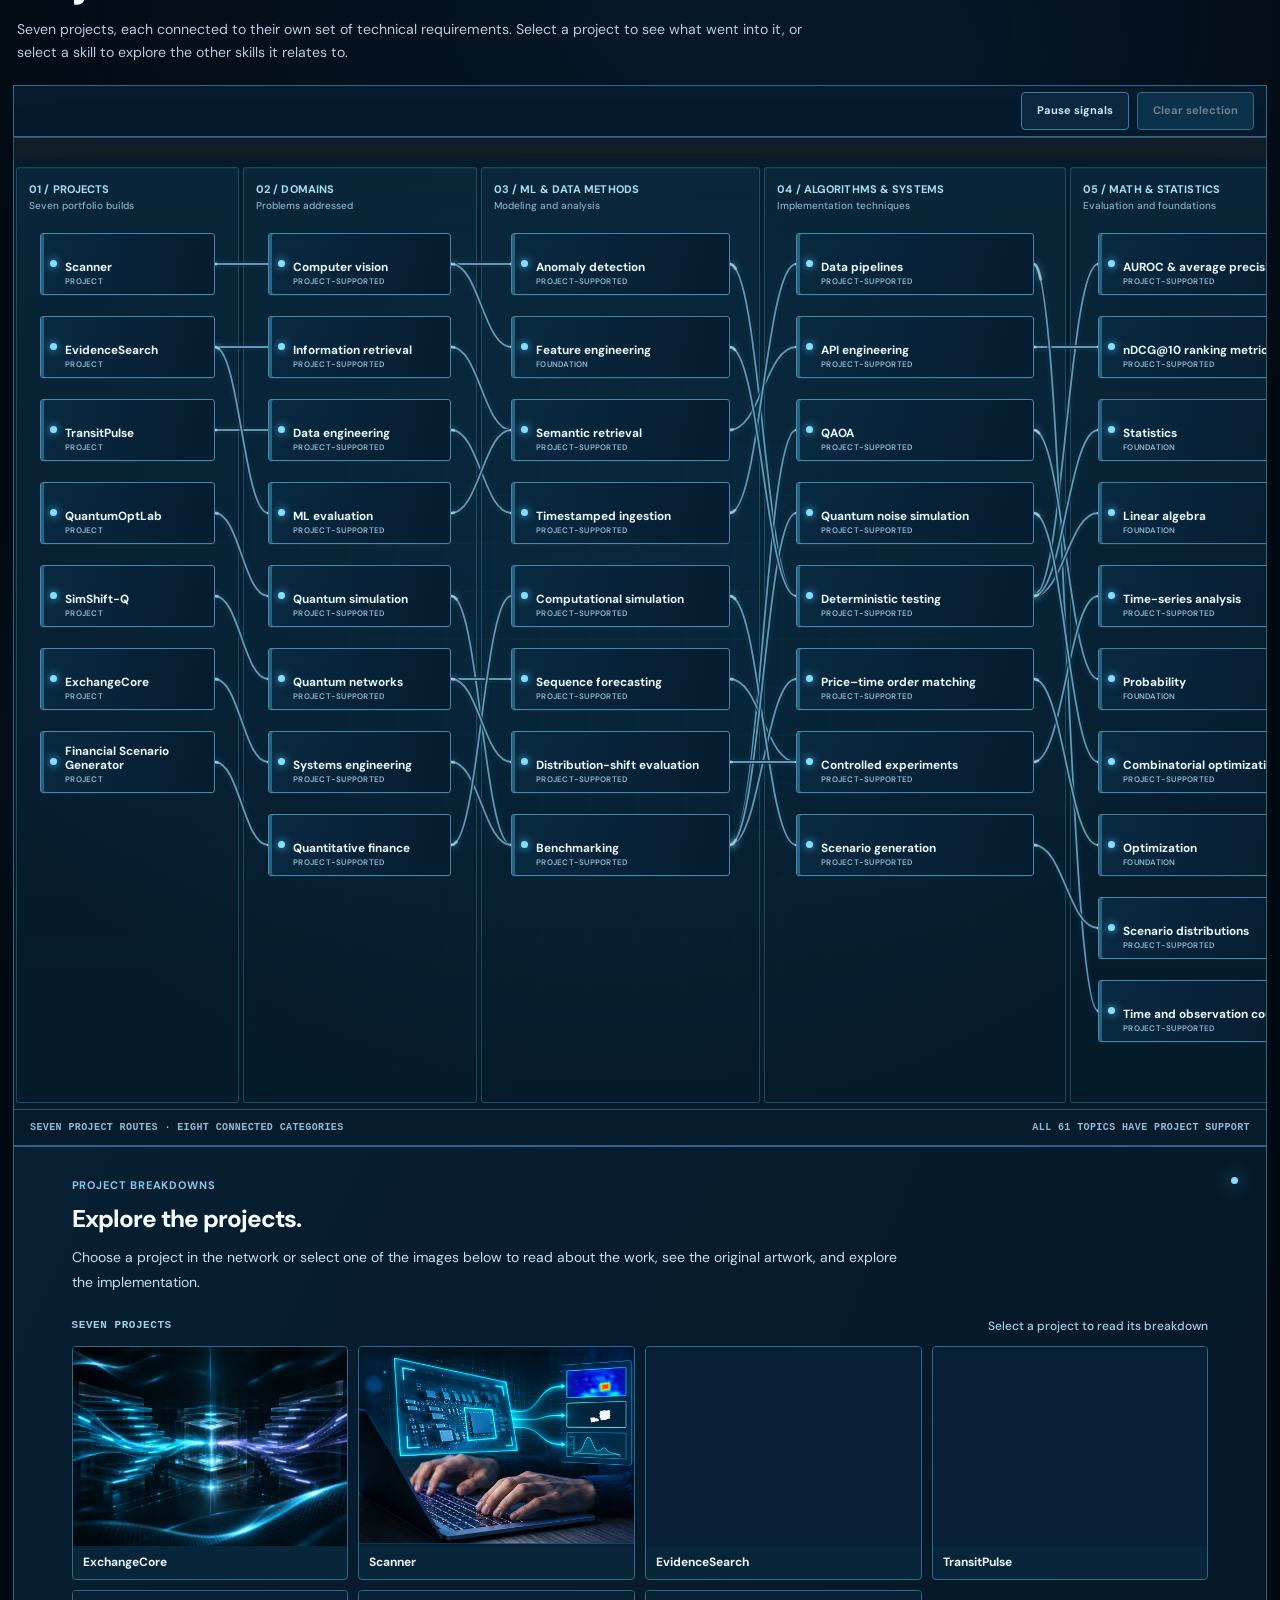
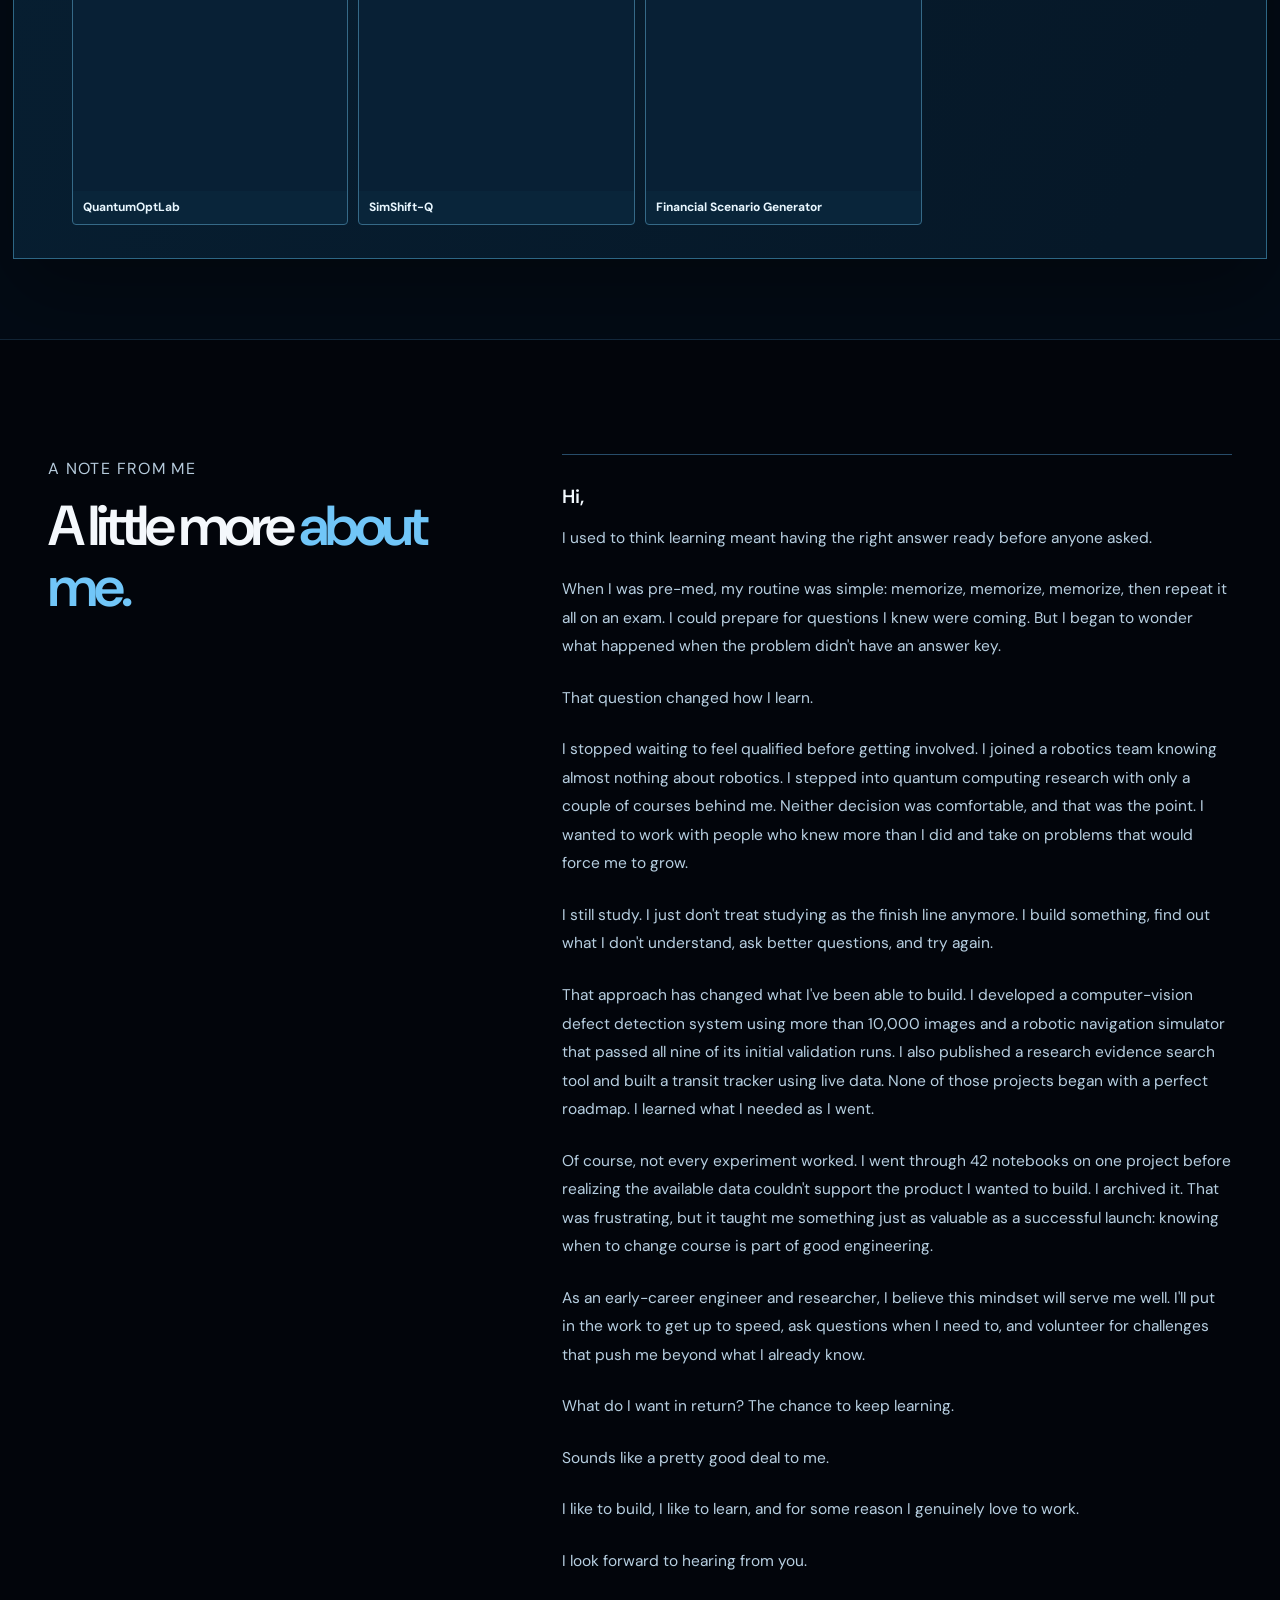
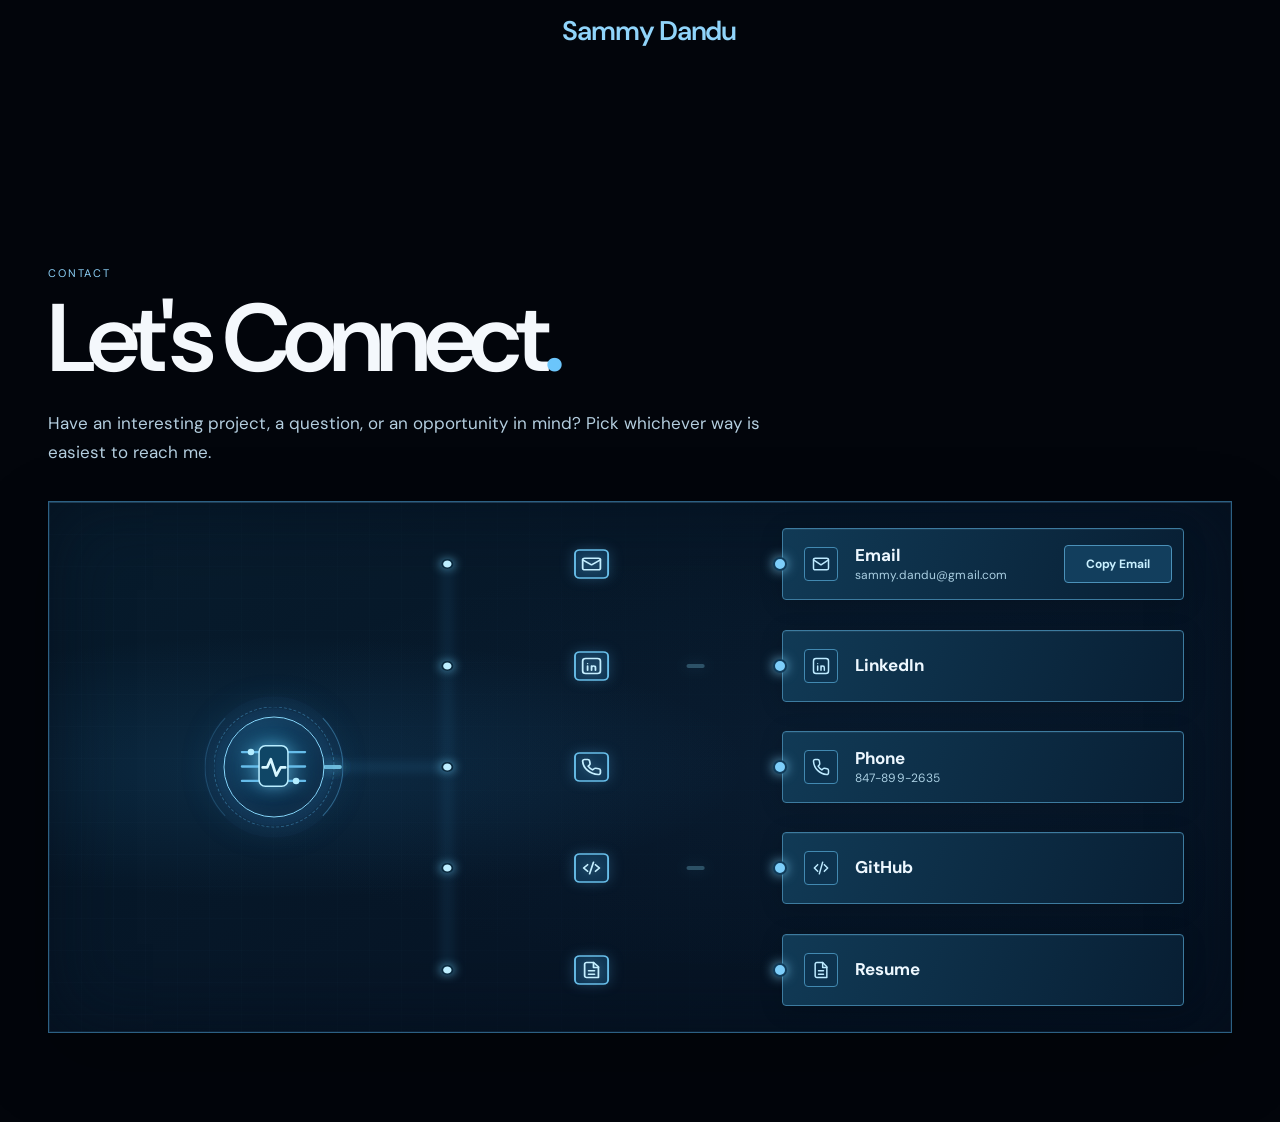
==== commit 401a2665: "Portfolio M6.57" ====
--- a/index.html
+++ b/index.html
@@ -59,6 +59,7 @@
 <link rel="stylesheet" href="milestone6-54.css">
 <link rel="stylesheet" href="milestone6-55.css">
 <link rel="stylesheet" href="milestone6-56.css">
+<link rel="stylesheet" href="milestone6-57.css">
 <script src="contact-circuit.mjs" type="module" defer></script>
 <script src="network-scroll.mjs" type="module" defer></script>
 </head>
@@ -145,13 +146,7 @@
  <div class="shell">
   <div class="skill-v3-heading"><p class="overline">PROJECT NEURAL NETWORK</p><h2 id="engine-title">Project <span>Breakdown.</span></h2><p>Seven projects, each connected to their own set of technical requirements. Select a project to see what went into it, or select a skill to explore the other skills it relates to.</p></div>
   <div class="project-network-toolbar skill-v3-toolbar" id="project-network-controls" aria-label="Knowledge network controls"><span class="project-network-readout" id="project-signal-readout" aria-live="polite">7 project routes · 8 connected layers · 70 links</span><div class="project-network-toolbar-actions"><button type="button" id="skill-view-evidence" hidden>View project ↓</button><button type="button" id="project-motion-toggle" aria-pressed="true">Pause signals</button><button type="button" id="skill-clear-selection" disabled>Clear selection</button></div></div>
-  <nav class="skill-v56-scroll-nav" id="skill-scroll-nav" aria-label="Knowledge network horizontal navigation" hidden>
-   <span class="skill-v56-scroll-copy">Explore the remaining categories</span>
-   <div class="skill-v56-scroll-actions">
-    <button type="button" id="skill-scroll-previous" aria-label="Scroll knowledge network to previous categories" disabled><span aria-hidden="true">←</span> Previous</button>
-    <button type="button" id="skill-scroll-next" aria-label="Scroll knowledge network to next categories">Next <span aria-hidden="true">→</span></button>
-   </div>
-  </nav>
+  <div class="skill-v57-scroll-rail" id="skill-scroll-rail" role="region" tabindex="0" aria-label="Horizontal scrollbar for the project neural network" hidden><div id="skill-scroll-spacer" class="skill-v57-scroll-spacer" aria-hidden="true"></div></div>
   <div class="network-module project-network skill-atlas-module skill-v3-module">
    <div class="network-stage skill-atlas-stage">
     <div id="skill-atlas-viewport" class="skill-atlas-viewport skill-v3-viewport" tabindex="0" aria-label="Eight-layer project knowledge graph with seven complete project routes and seventy connections. Choose a project to highlight its eight-layer route, or a skill to follow downstream connections toward the right."><div class="skill-atlas-canvas"><div id="skill-atlas-columns" class="skill-atlas-columns" aria-hidden="true"></div><svg id="project-connections" class="skill-atlas-svg" aria-hidden="true"></svg><div id="project-graphic" class="skill-atlas-nodes" role="group" aria-label="Knowledge nodes"></div></div></div>
@@ -190,12 +185,17 @@
   <h2 id="contact-title">Let's Connect<span class="contact-title-stop">.</span></h2>
   <p class="contact-intro">Have an interesting project, a question, or an opportunity in mind? Pick whichever way is easiest to reach me.</p>
   <div class="qc-frame" aria-label="Five ways to get in touch">
-    <div class="qc-circuit" role="group" aria-label="Connected circuit links for email, LinkedIn, phone, GitHub and resume">
+    <div class="qc-circuit" role="group" aria-label="Quantum-inspired contact map with five plainly labeled links and recognizable icons">
       <svg class="qc-wirework" viewBox="0 0 1000 530" preserveAspectRatio="none" aria-hidden="true" focusable="false">
         <defs>
           <linearGradient id="qc-wire-gradient" x1="0" y1="0" x2="1" y2="0">
             <stop offset="0" stop-color="#48a4d6"/><stop offset=".52" stop-color="#77d2fb"/><stop offset="1" stop-color="#499ac9"/>
           </linearGradient>
+          <symbol id="qc-icon-email" viewBox="0 0 24 24"><g fill="none" stroke="currentColor" stroke-width="1.8" stroke-linecap="round" stroke-linejoin="round"><rect x="3" y="5" width="18" height="14" rx="2"/><path d="m3 7 9 6 9-6"/></g></symbol>
+          <symbol id="qc-icon-linkedin" viewBox="0 0 24 24"><g fill="none" stroke="currentColor" stroke-width="1.8" stroke-linecap="round" stroke-linejoin="round"><rect x="3" y="3" width="18" height="18" rx="3"/><circle cx="8" cy="9" r=".75" fill="currentColor" stroke="none"/><path d="M8 12v5m4-5v5m0-3a2 2 0 0 1 4 0v3"/></g></symbol>
+          <symbol id="qc-icon-phone" viewBox="0 0 24 24"><g fill="none" stroke="currentColor" stroke-width="1.8" stroke-linecap="round" stroke-linejoin="round"><path d="M21 16v3a2 2 0 0 1-2.2 2A17 17 0 0 1 3 5.2 2 2 0 0 1 5 3h3a2 2 0 0 1 2 1.7l.5 3a2 2 0 0 1-.6 1.8L8.5 11a14 14 0 0 0 4.5 4.5l1.5-1.4a2 2 0 0 1 1.8-.6l3 .5A2 2 0 0 1 21 16Z"/></g></symbol>
+          <symbol id="qc-icon-github" viewBox="0 0 24 24"><g fill="none" stroke="currentColor" stroke-width="1.8" stroke-linecap="round" stroke-linejoin="round"><path d="m8 8-4 4 4 4m8-8 4 4-4 4m-2-11-4 14"/></g></symbol>
+          <symbol id="qc-icon-resume" viewBox="0 0 24 24"><g fill="none" stroke="currentColor" stroke-width="1.8" stroke-linecap="round" stroke-linejoin="round"><path d="M7 3h7l5 5v13H7a2 2 0 0 1-2-2V5a2 2 0 0 1 2-2Z"/><path d="M14 3v6h5M9 13h6M9 17h6"/></g></symbol>
         </defs>
         <path class="qc-glow-wire" d="M234 265 H337 M337 62 V468" />
         <path class="qc-source-wire" d="M234 265 H337" />
@@ -205,35 +205,35 @@
             <circle class="qc-junction" cx="337" cy="62" r="4.3" />
             <path class="qc-energy-route" data-route="email" d="M234 265 H337 V62 H620" />
             <rect class="qc-inline-gate" x="445" y="48" width="28" height="28" rx="4" />
-            <text class="qc-inline-gate-glyph" x="459" y="67" text-anchor="middle">H</text>
+            <use class="qc-inline-icon" href="#qc-icon-email" x="449" y="52" width="20" height="20" />
           </g>
           <g class="qc-branch qc-branch-linkedin" data-branch="linkedin">
             <path class="qc-branch-wire" d="M337 164 H620" />
             <circle class="qc-junction" cx="337" cy="164" r="4.3" />
             <path class="qc-energy-route" data-route="linkedin" d="M234 265 H337 V164 H620" />
             <rect class="qc-inline-gate" x="445" y="150" width="28" height="28" rx="4" />
-            <text class="qc-inline-gate-glyph" x="459" y="169" text-anchor="middle">X</text>
+            <use class="qc-inline-icon" href="#qc-icon-linkedin" x="449" y="154" width="20" height="20" />
           </g>
           <g class="qc-branch qc-branch-phone" data-branch="phone">
             <path class="qc-branch-wire" d="M337 265 H620" />
             <circle class="qc-junction" cx="337" cy="265" r="4.3" />
             <path class="qc-energy-route" data-route="phone" d="M234 265 H337 V265 H620" />
             <rect class="qc-inline-gate" x="445" y="251" width="28" height="28" rx="4" />
-            <text class="qc-inline-gate-glyph" x="459" y="270" text-anchor="middle">Z</text>
+            <use class="qc-inline-icon" href="#qc-icon-phone" x="449" y="255" width="20" height="20" />
           </g>
           <g class="qc-branch qc-branch-github" data-branch="github">
             <path class="qc-branch-wire" d="M337 366 H620" />
             <circle class="qc-junction" cx="337" cy="366" r="4.3" />
             <path class="qc-energy-route" data-route="github" d="M234 265 H337 V366 H620" />
             <rect class="qc-inline-gate" x="445" y="352" width="28" height="28" rx="4" />
-            <text class="qc-inline-gate-glyph" x="459" y="371" text-anchor="middle">S</text>
+            <use class="qc-inline-icon" href="#qc-icon-github" x="449" y="356" width="20" height="20" />
           </g>
           <g class="qc-branch qc-branch-resume" data-branch="resume">
             <path class="qc-branch-wire" d="M337 468 H620" />
             <circle class="qc-junction" cx="337" cy="468" r="4.3" />
             <path class="qc-energy-route" data-route="resume" d="M234 265 H337 V468 H620" />
             <rect class="qc-inline-gate" x="445" y="454" width="28" height="28" rx="4" />
-            <text class="qc-inline-gate-glyph" x="459" y="473" text-anchor="middle">T</text>
+            <use class="qc-inline-icon" href="#qc-icon-resume" x="449" y="458" width="20" height="20" />
           </g>
       </svg>
       <div class="qc-source" aria-hidden="true">
@@ -242,13 +242,13 @@
             <path d="M6 25H76M6 41H76M6 57H76" class="qc-source-rail" />
             <circle cx="16" cy="25" r="3.6"/><circle cx="66" cy="57" r="3.6"/>
             <rect x="25" y="18" width="32" height="45" rx="7" class="qc-symbol-gate"/>
-            <text x="41" y="48" text-anchor="middle">H</text>
+            <path class="qc-source-wave" d="M29 42h5l4-9 6 18 5-9h5"/>
           </svg>
         </span>
       </div>
       <div class="qc-email-unit">
         <a class="qc-gate qc-gate-email" data-channel="email" href="mailto:sammy.dandu@gmail.com">
-          <span class="qc-gate-index" aria-hidden="true">01</span>
+          <span class="qc-gate-index" aria-hidden="true"><svg class="qc-card-icon" viewBox="0 0 24 24"><use href="#qc-icon-email" /></svg></span>
           <span class="qc-gate-copy"><strong>Email</strong><small>sammy.dandu@gmail.com</small></span>
         </a>
         <button type="button" class="qc-email-copy" data-copy-email="sammy.dandu@gmail.com" aria-label="Copy email address to clipboard">
@@ -257,19 +257,19 @@
         <span class="qc-email-copy-status sr-only" role="status" aria-live="polite"></span>
       </div>
       <a class="qc-gate qc-gate-linkedin" data-channel="linkedin" href="https://www.linkedin.com/in/sudhamshudandu/" target="_blank" rel="noopener noreferrer">
-        <span class="qc-gate-index" aria-hidden="true">02</span>
+        <span class="qc-gate-index" aria-hidden="true"><svg class="qc-card-icon" viewBox="0 0 24 24"><use href="#qc-icon-linkedin" /></svg></span>
         <span class="qc-gate-copy"><strong>LinkedIn</strong></span>
       </a>
       <a class="qc-gate qc-gate-phone" data-channel="phone" href="tel:+18478992635">
-        <span class="qc-gate-index" aria-hidden="true">03</span>
+        <span class="qc-gate-index" aria-hidden="true"><svg class="qc-card-icon" viewBox="0 0 24 24"><use href="#qc-icon-phone" /></svg></span>
         <span class="qc-gate-copy"><strong>Phone</strong><small>847-899-2635</small></span>
       </a>
       <a class="qc-gate qc-gate-github" data-channel="github" href="https://github.com/sdandu2" target="_blank" rel="noopener noreferrer">
-        <span class="qc-gate-index" aria-hidden="true">04</span>
+        <span class="qc-gate-index" aria-hidden="true"><svg class="qc-card-icon" viewBox="0 0 24 24"><use href="#qc-icon-github" /></svg></span>
         <span class="qc-gate-copy"><strong>GitHub</strong></span>
       </a>
       <a class="qc-gate qc-gate-resume" data-channel="resume" href="assets/SudhamshuDandu_Resume.pdf" download="SudhamshuDandu_Resume.pdf">
-        <span class="qc-gate-index" aria-hidden="true">05</span>
+        <span class="qc-gate-index" aria-hidden="true"><svg class="qc-card-icon" viewBox="0 0 24 24"><use href="#qc-icon-resume" /></svg></span>
         <span class="qc-gate-copy"><strong>Resume</strong></span>
       </a>
     </div>
--- a/milestone6-57.css
+++ b/milestone6-57.css
@@ -0,0 +1,23 @@
+/* M6.57 — A standard, draggable horizontal scrollbar, never a simulated slider. */
+#engine .skill-v57-scroll-rail[hidden] {display:none!important}
+#engine .skill-v57-scroll-rail {
+ box-sizing:border-box;display:block;width:100%;height:22px;overflow-x:scroll;overflow-y:hidden;
+ border:1px solid #36536a;border-bottom:0;background:#111e29;
+ scrollbar-width:auto;scrollbar-color:#929da8 #20262c;
+ overscroll-behavior-x:contain;
+}
+#engine .skill-v57-scroll-spacer {height:1px;min-width:0;pointer-events:none}
+#engine .skill-v57-scroll-rail::-webkit-scrollbar {height:15px;background:#20262c}
+#engine .skill-v57-scroll-rail::-webkit-scrollbar-track {background:#20262c;border-radius:8px}
+#engine .skill-v57-scroll-rail::-webkit-scrollbar-thumb {background:#939da7;border:3px solid #20262c;border-radius:9px;min-width:56px}
+#engine .skill-v57-scroll-rail::-webkit-scrollbar-thumb:hover {background:#bcc6d0}
+#engine .skill-v57-scroll-rail:focus-visible{outline:2px solid #9ad9ff;outline-offset:2px}
+/* The graph remains natively scrollable but the top rail is the only visible scrollbar. */
+#engine .skill-v3-module .skill-v3-viewport {scrollbar-width:none!important}
+#engine .skill-v3-module .skill-v3-viewport::-webkit-scrollbar {display:none}
+/* Familiar destination icons replace gate alphabet in the quantum-inspired contact map. */
+.qc-inline-icon {color:#c5efff;stroke:currentColor;fill:none;filter:drop-shadow(0 0 4px rgba(143,222,255,.32))}
+.qc-card-icon {width:20px;height:20px;display:block;color:#bdeaff;stroke:currentColor;fill:none}
+.qc-gate-index {display:grid;place-items:center}
+.qc-source-wave {fill:none;stroke:#d7f7ff;stroke-width:3;stroke-linecap:round;stroke-linejoin:round}
+@media(max-width:620px){.qc-card-icon{width:18px;height:18px}}
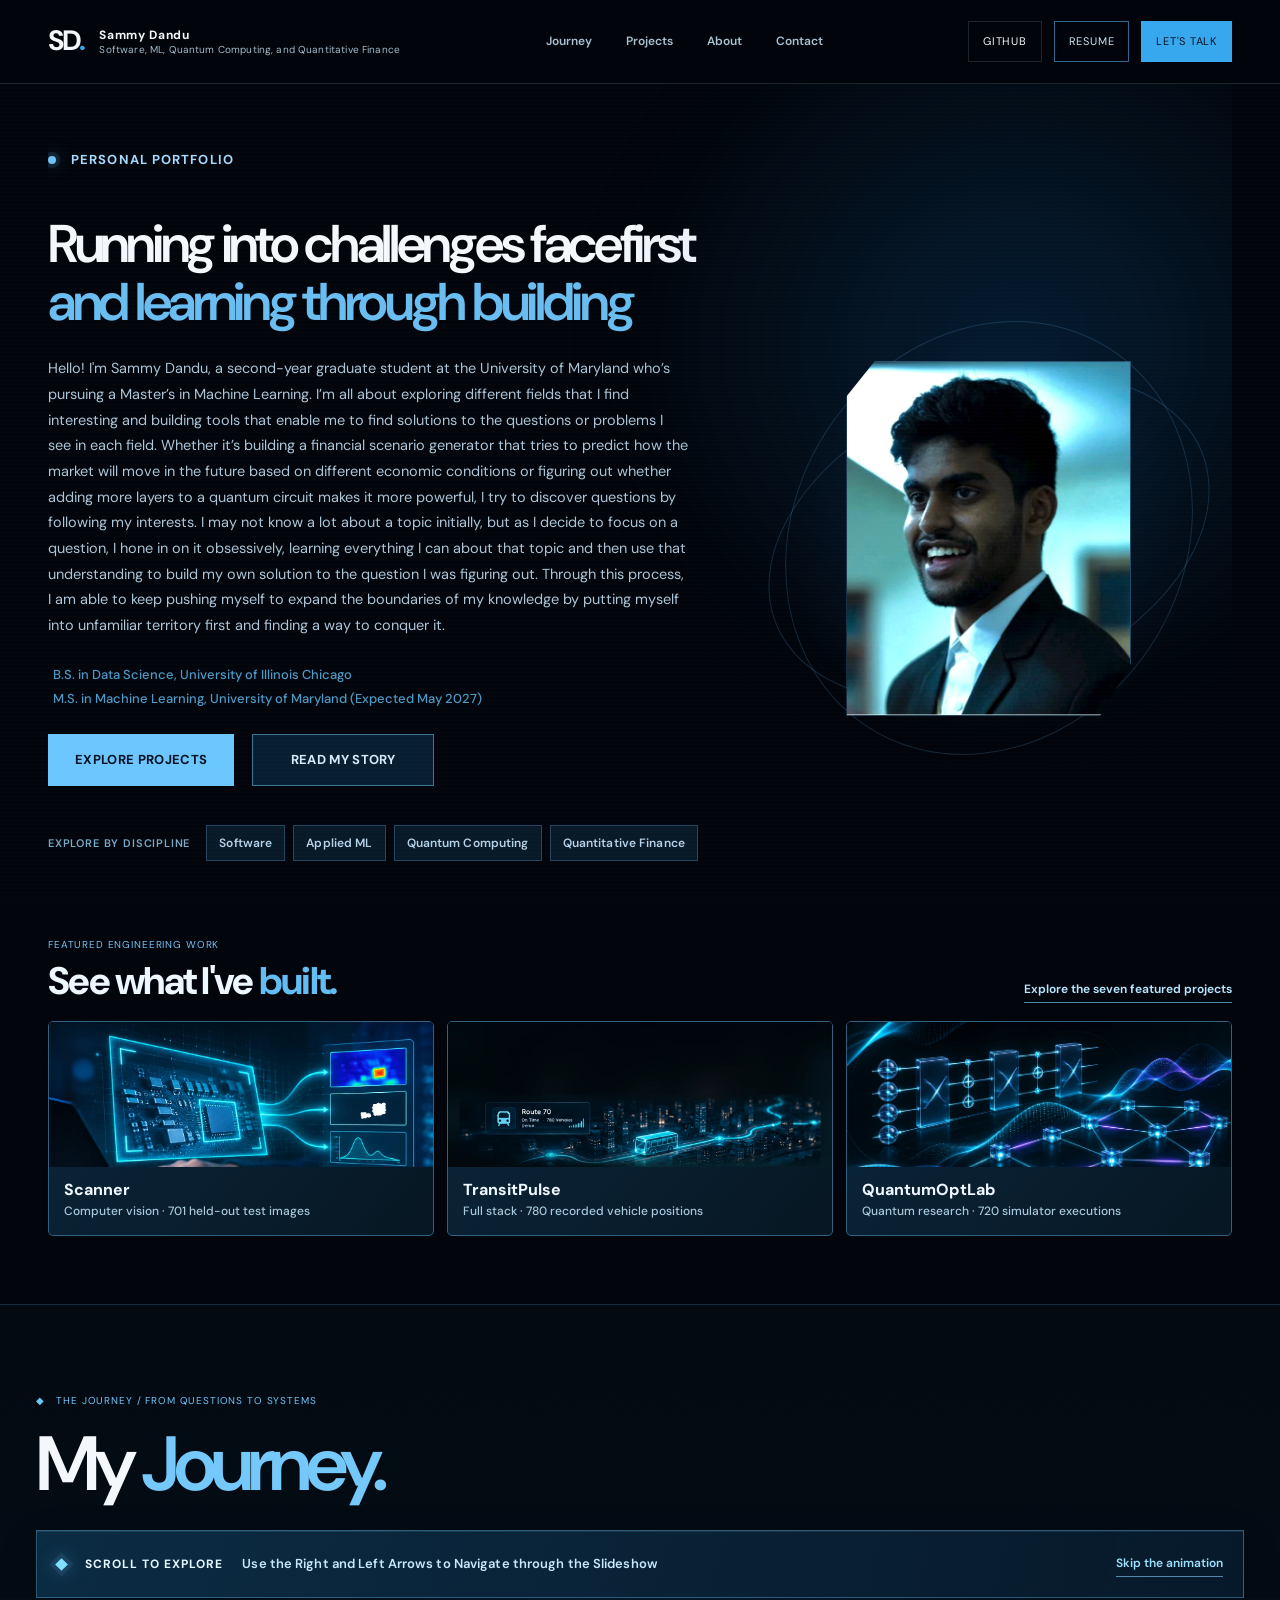
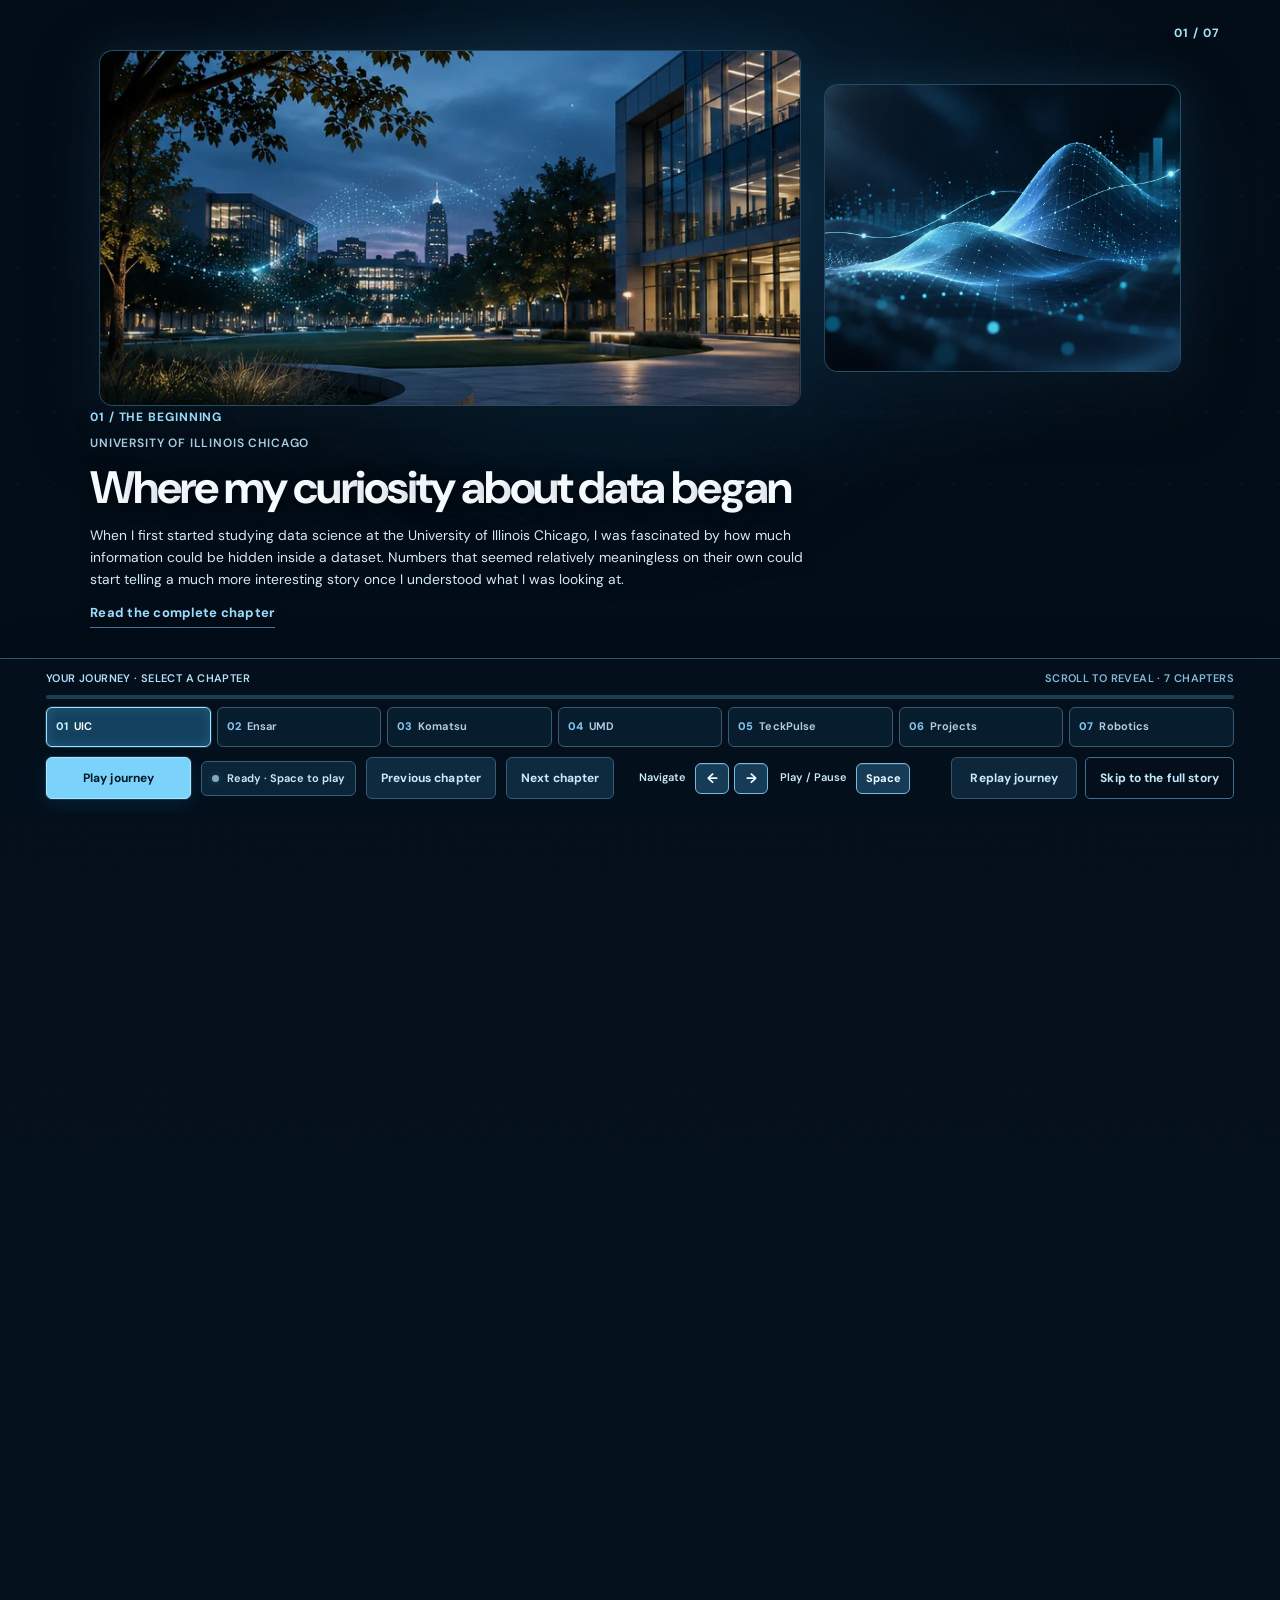
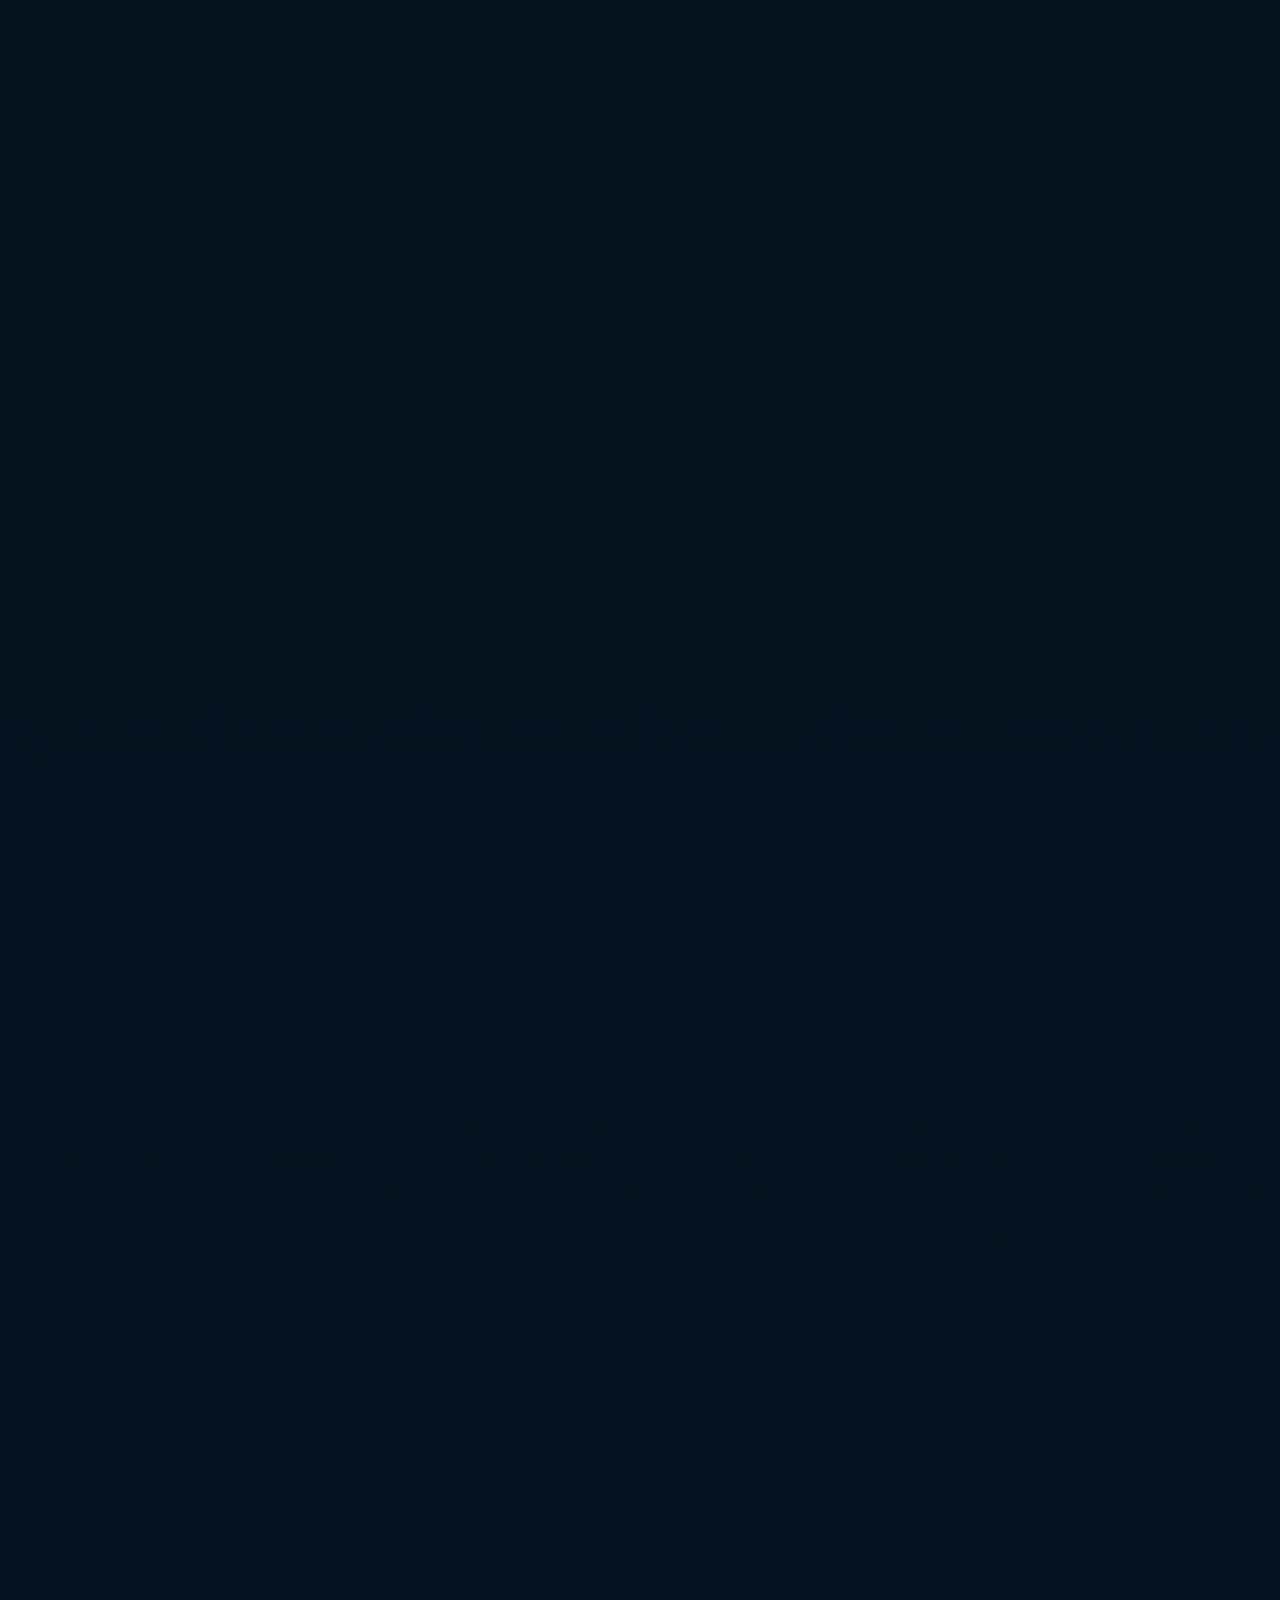
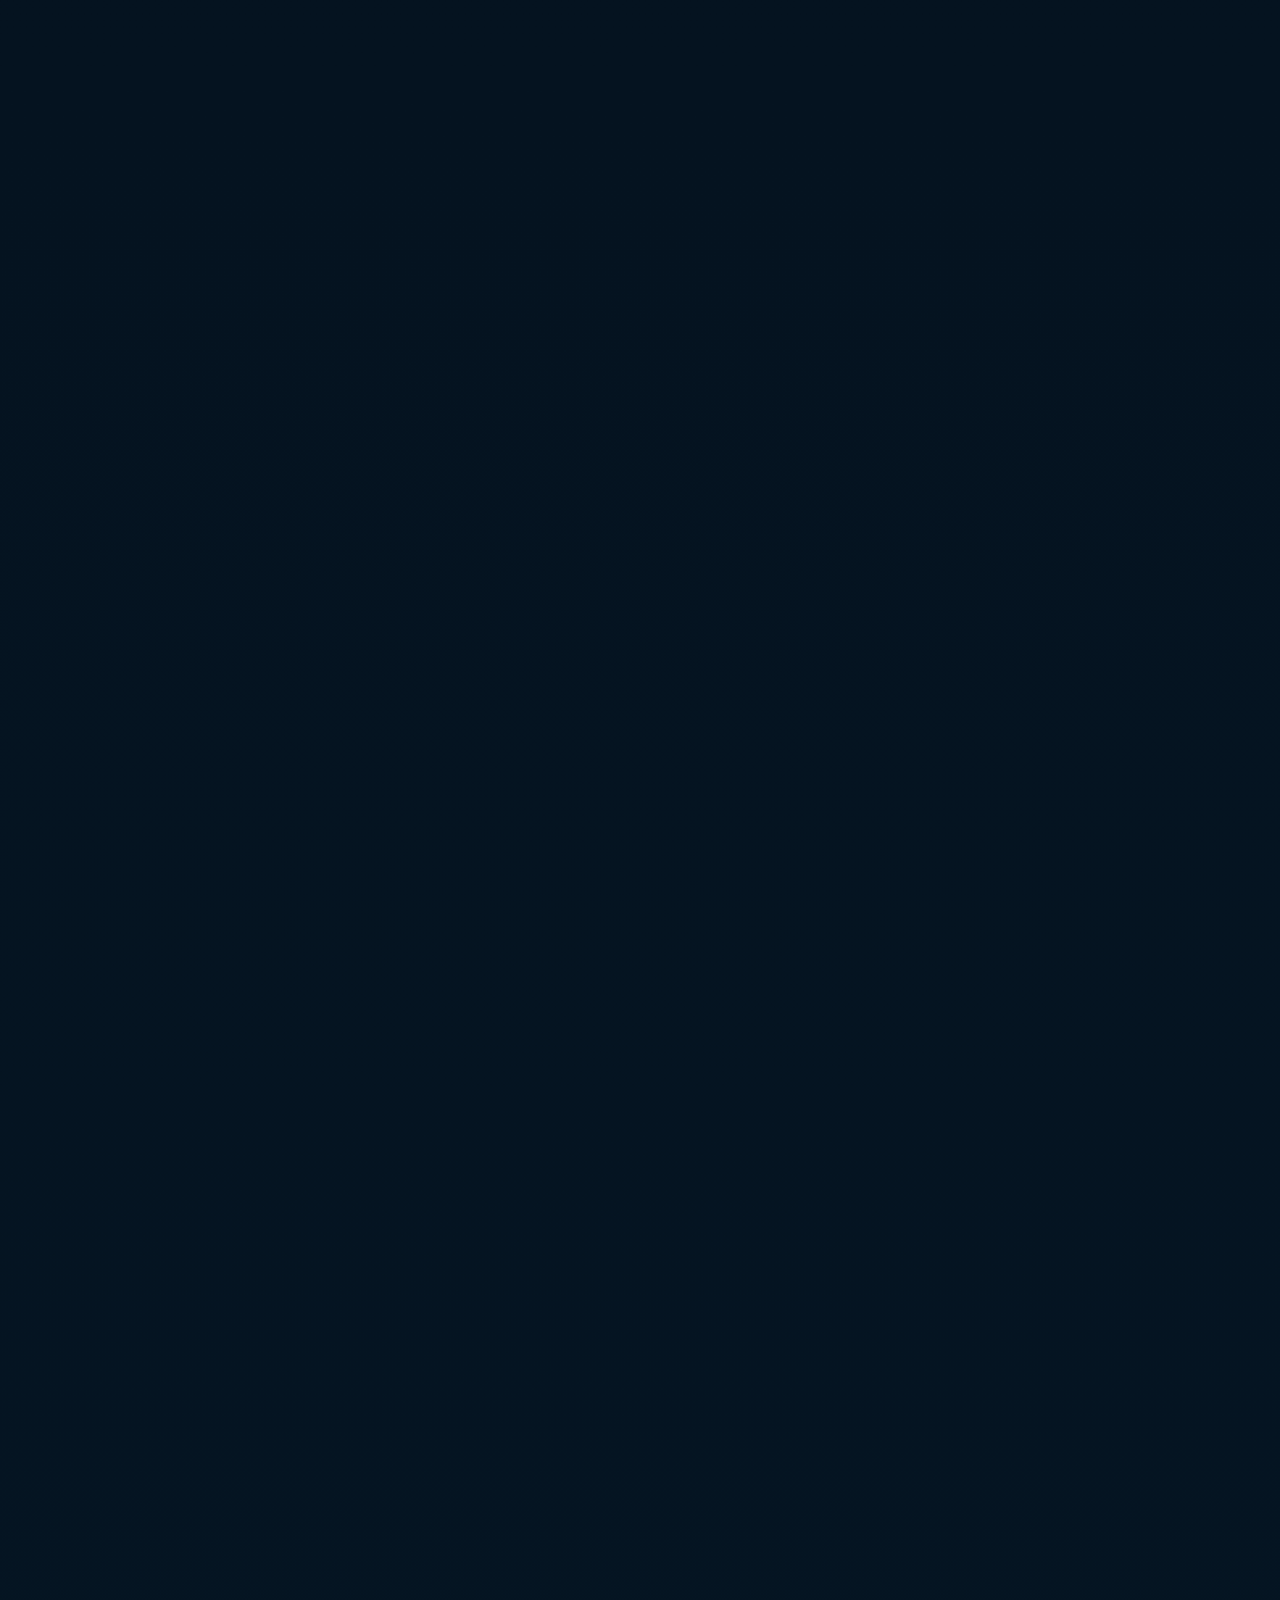
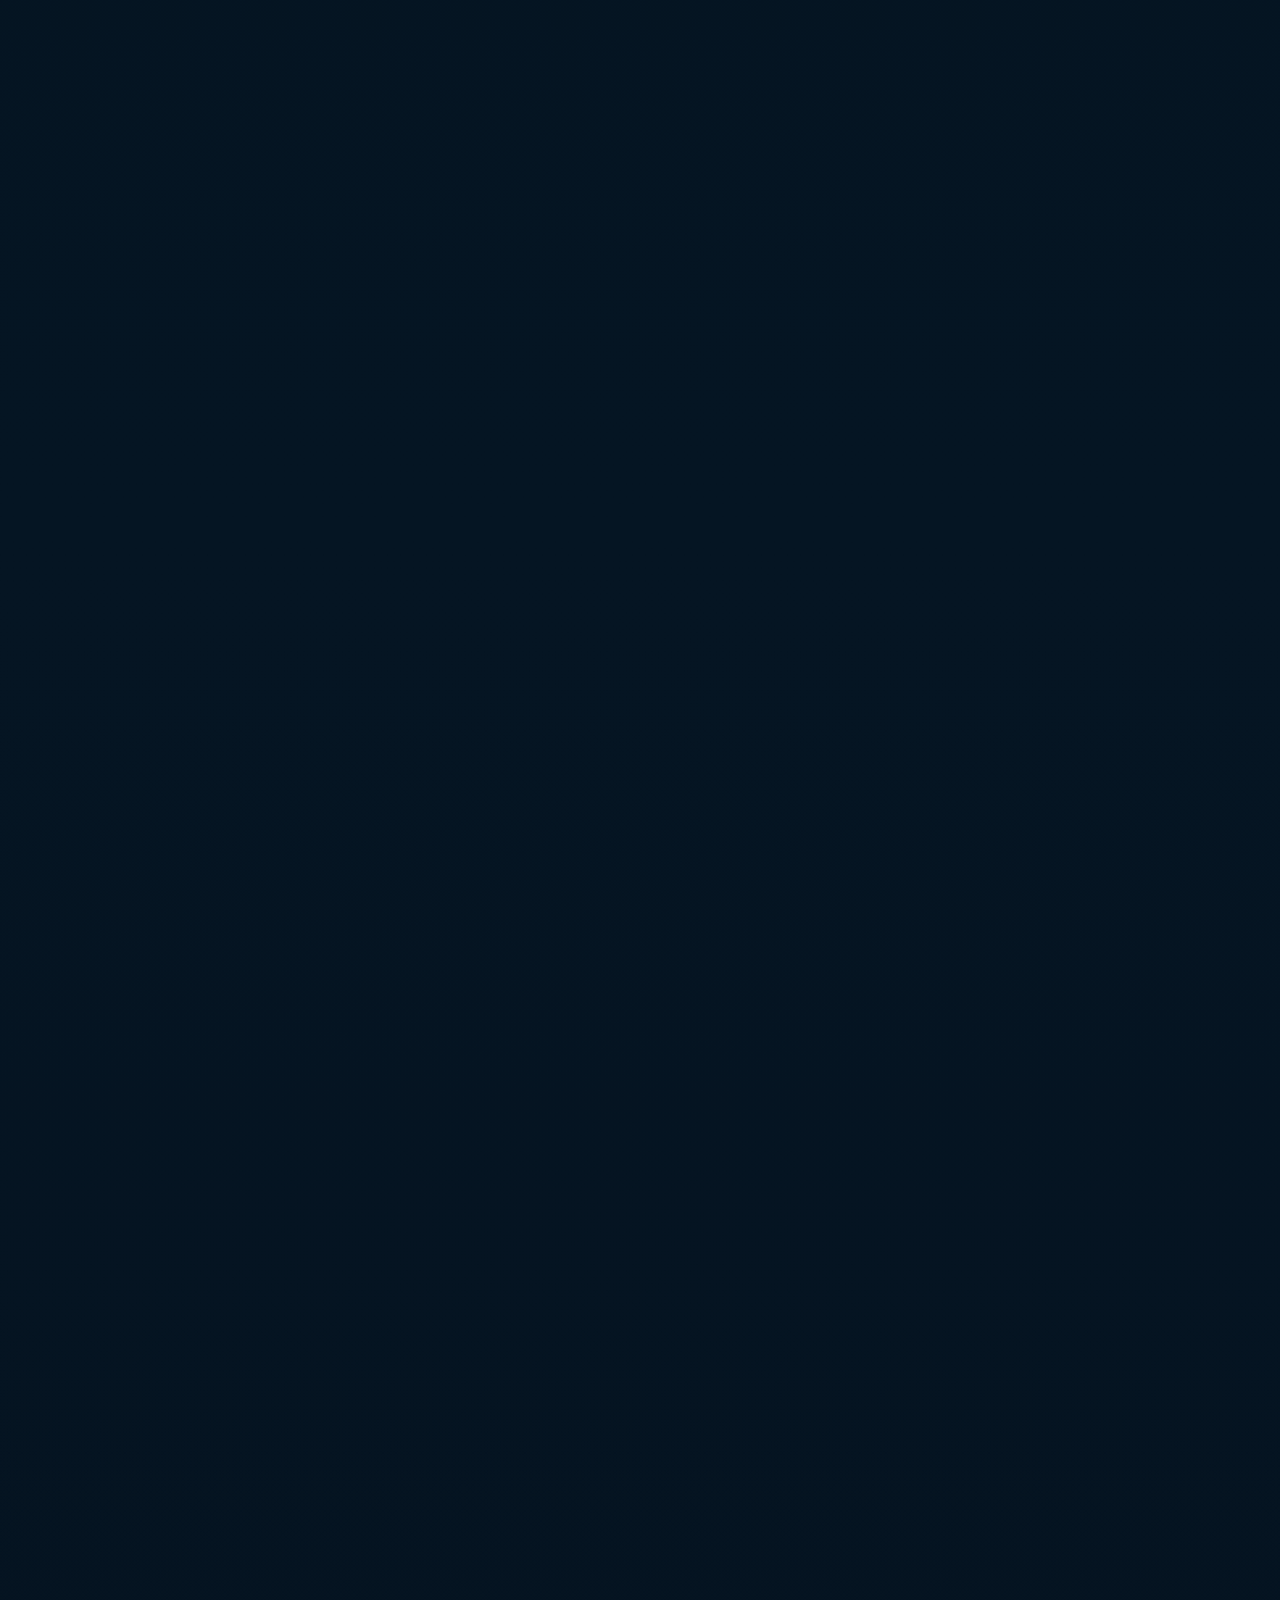
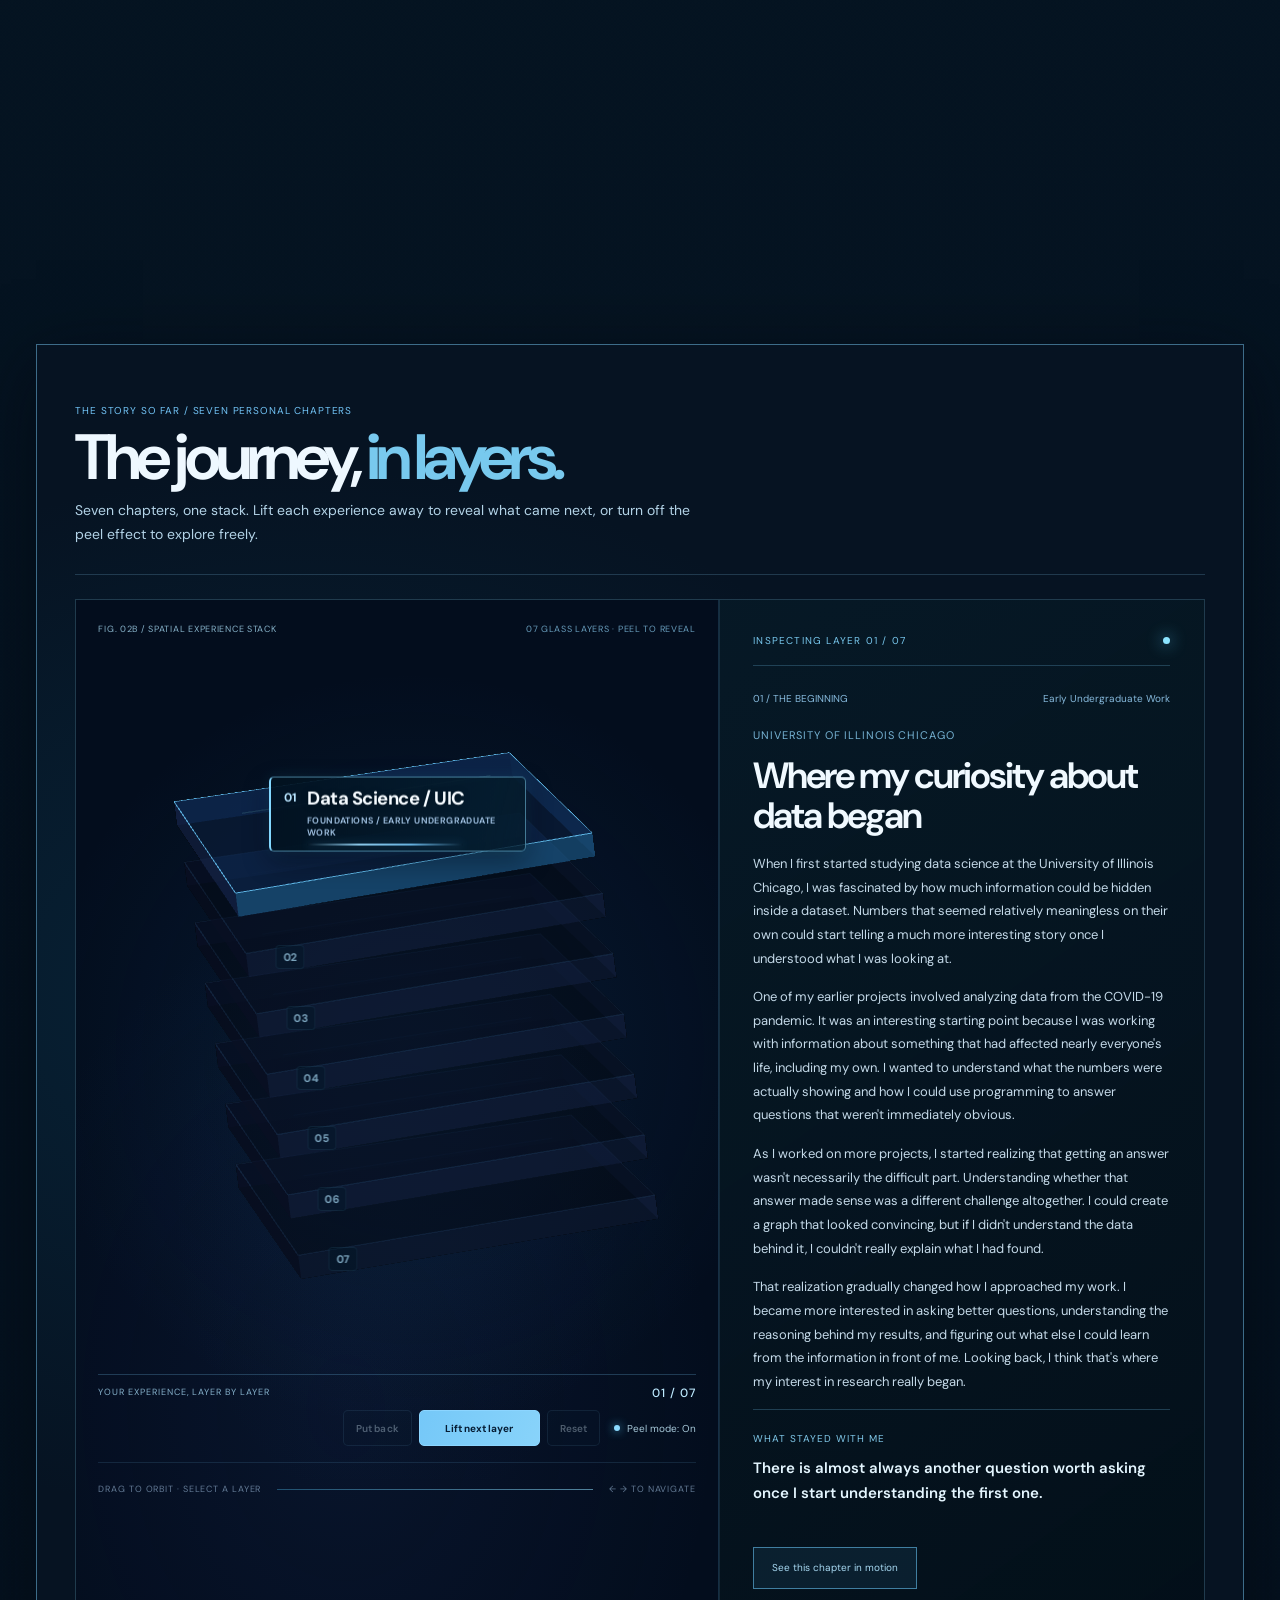
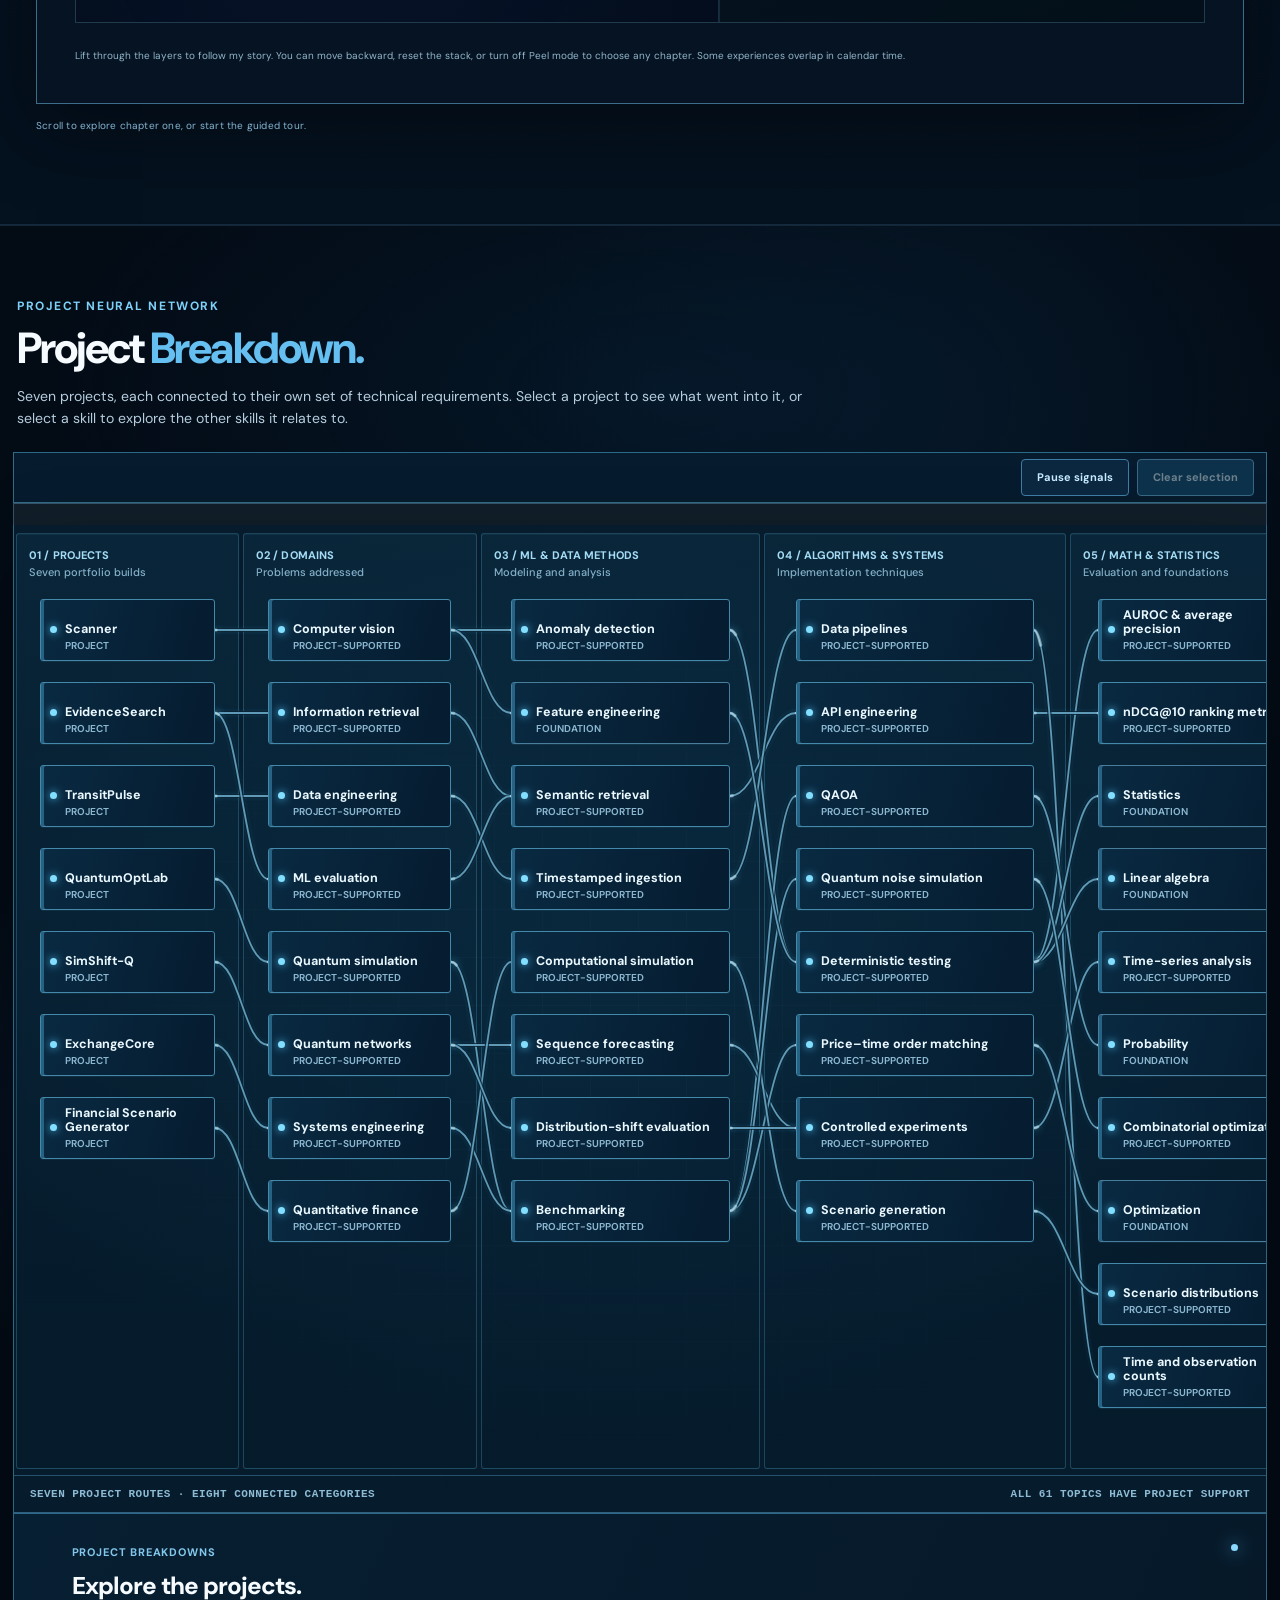
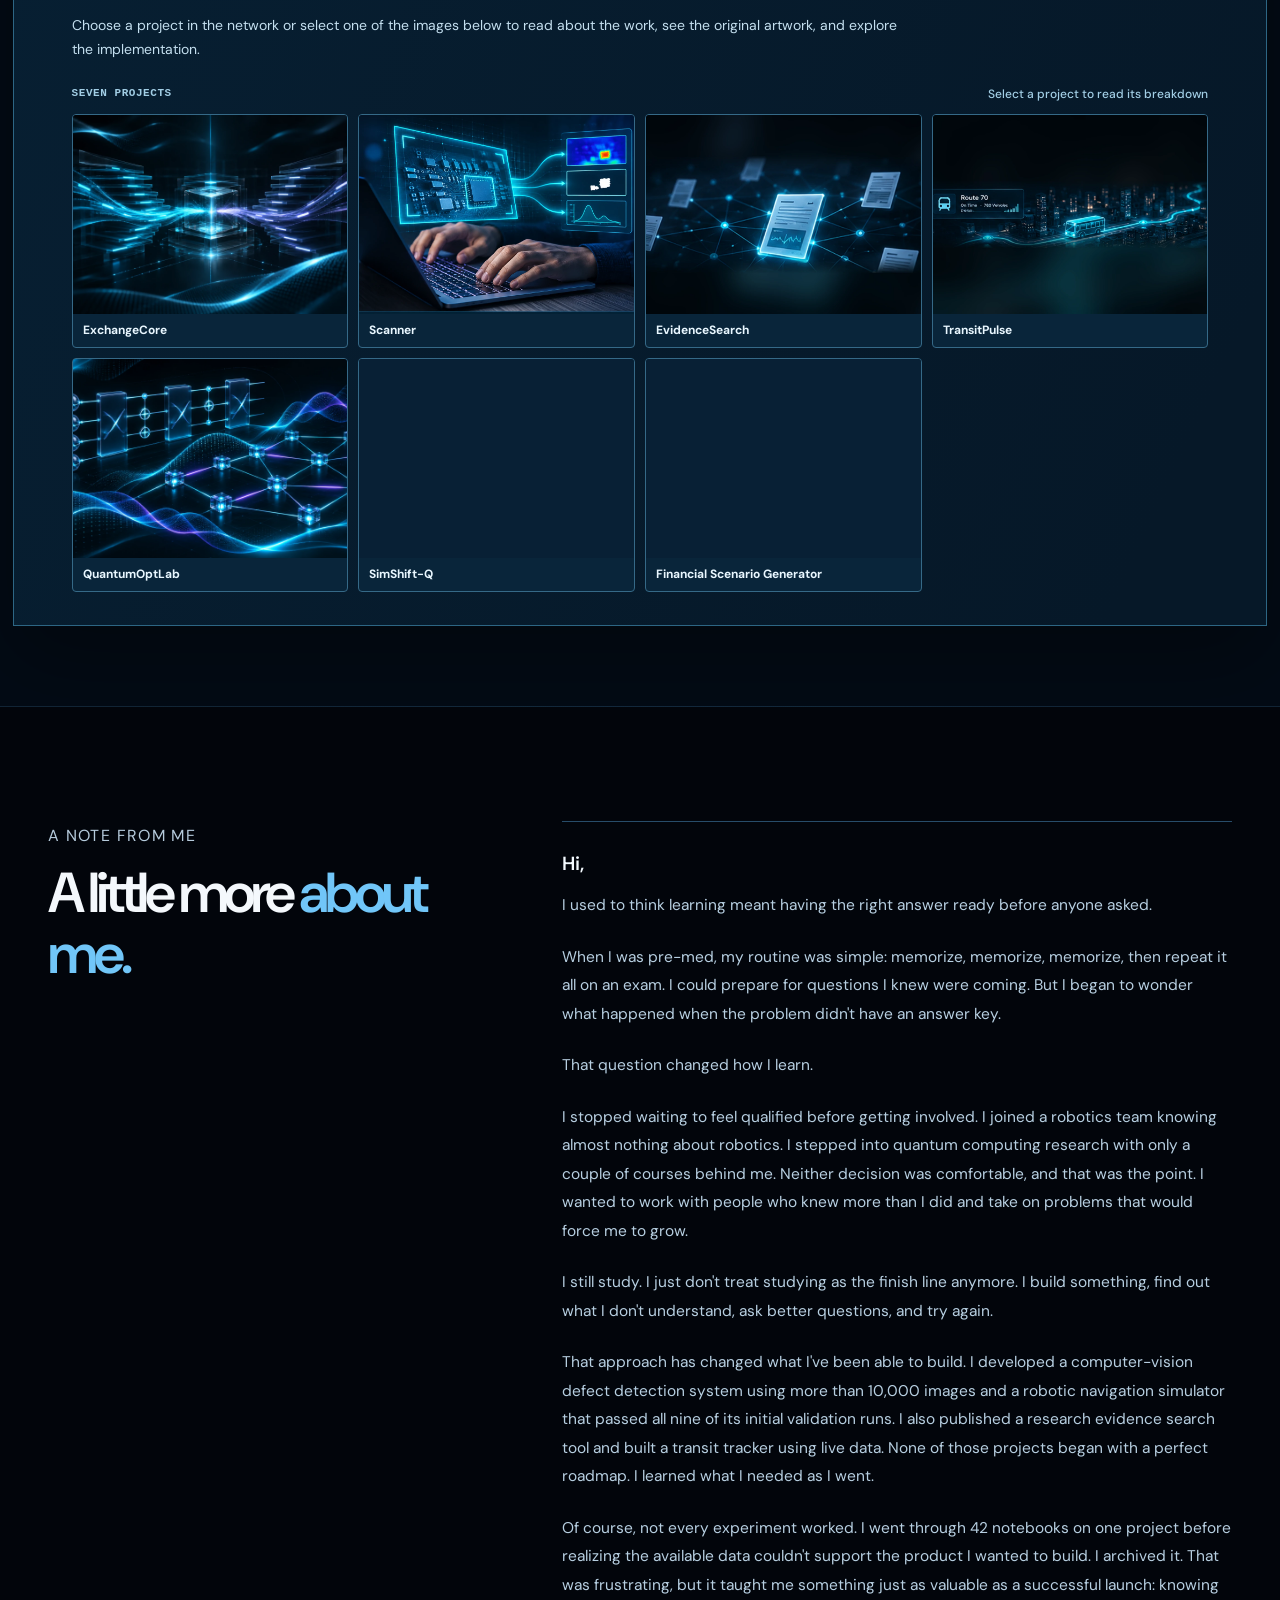
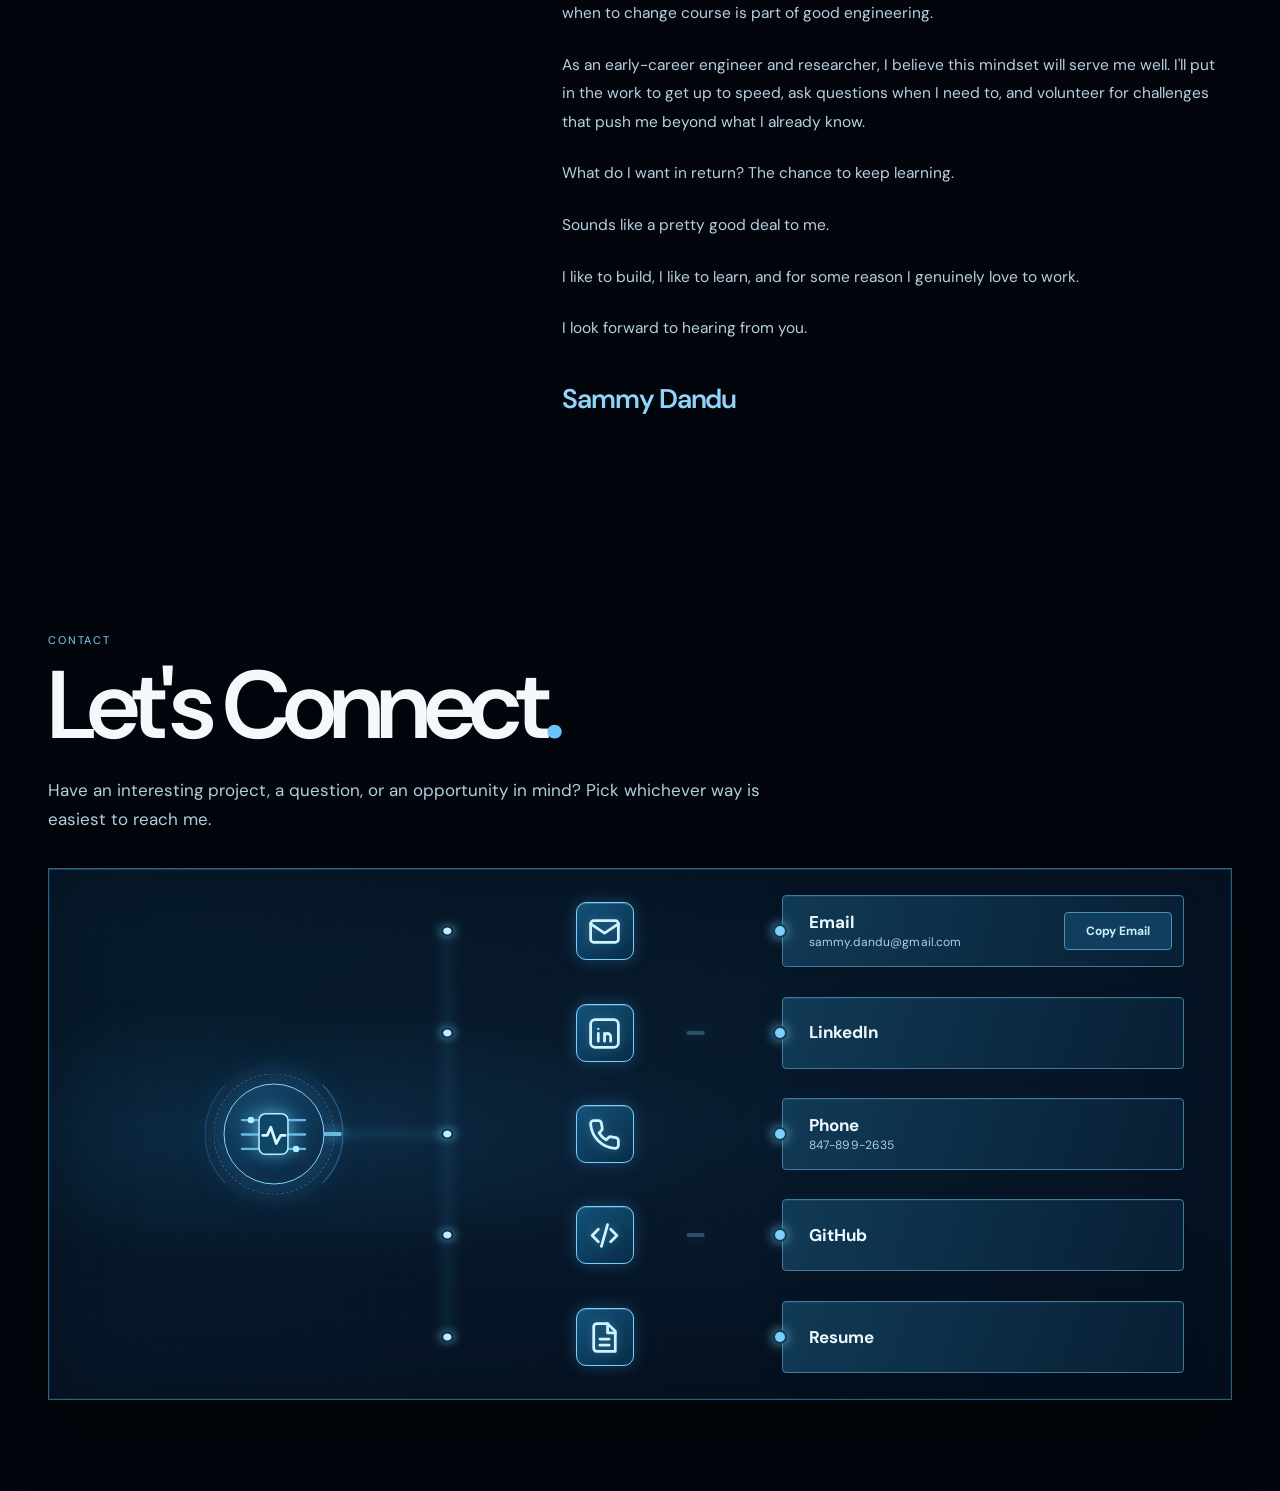
==== commit a14db1bc: "Publish portfolio M6.59" ====
--- a/index.html
+++ b/index.html
@@ -4,64 +4,81 @@
   <meta charset="UTF-8">
   <meta name="viewport" content="width=device-width,initial-scale=1">
   <meta name="theme-color" content="#02050B">
-  <meta name="description" content="Sammy Dandu · Software, ML, Quantum Computing, and Quantitative Finance portfolio.">
+  <meta name="description" content="Explore the research and engineering work of Sammy Dandu: computer vision, full-stack systems, quantum computing, and quantitative finance.">
+  <link rel="canonical" href="https://sdandu2.github.io/">
+  <meta property="og:type" content="website">
+  <meta property="og:site_name" content="Sammy Dandu Portfolio">
+  <meta property="og:title" content="Sammy Dandu — Engineering & Research">
+  <meta property="og:description" content="Projects, practical experiments, and the skills behind them — software, ML, quantum computing, and quantitative finance.">
+  <meta property="og:url" content="https://sdandu2.github.io/">
+  <meta property="og:image" content="https://sdandu2.github.io/assets/transitpulse-cinematic.webp">
+  <meta property="og:image:alt" content="TransitPulse — illustrative portfolio cover artwork">
+  <meta name="twitter:card" content="summary_large_image">
+  <meta name="twitter:title" content="Sammy Dandu — Engineering & Research">
+  <meta name="twitter:description" content="Explore seven featured engineering and research projects.">
+  <meta name="twitter:image" content="https://sdandu2.github.io/assets/transitpulse-cinematic.webp">
+  <link rel="preload" as="image" href="assets/portrait.webp" type="image/webp">
   <title>Sammy Dandu — Software, ML, Quantum Computing, and Quantitative Finance</title>
   <link rel="preconnect" href="https://fonts.googleapis.com">
   <link rel="preconnect" href="https://fonts.gstatic.com" crossorigin>
   <link href="https://fonts.googleapis.com/css2?family=DM+Sans:wght@400;500;600;700;800&display=swap" rel="stylesheet">
-  <link rel="stylesheet" href="styles.css">
-  <link rel="stylesheet" href="milestone6.css">
-  <link rel="stylesheet" href="milestone6-1.css">
-  <link rel="stylesheet" href="milestone6-2.css">
-  <link rel="stylesheet" href="milestone6-3.css">
-  <link rel="stylesheet" href="milestone6-4.css">
-  <link rel="stylesheet" href="milestone6-5.css">
-  <link rel="stylesheet" href="milestone6-8.css">
-  <link rel="stylesheet" href="milestone6-12.css">
-  <link rel="stylesheet" href="milestone6-13.css">
-  <link rel="stylesheet" href="milestone6-14.css">
-  <link rel="stylesheet" href="milestone6-15.css">
-  <link rel="stylesheet" href="milestone6-16.css">
-  <link rel="stylesheet" href="milestone6-17.css">
-  <link rel="stylesheet" href="milestone6-18.css">
-<link rel="stylesheet" href="milestone6-19.css">
-<link rel="stylesheet" href="milestone6-20.css">
-  <link rel="stylesheet" href="./milestone6-21.css">
+  
+  
+  
+  
+  
+  
+  
+  
+  
+  
+  
+  
+  
+  
+  
+
+
+  
   <script src="app.mjs" type="module" defer></script>
-<link rel="stylesheet" href="milestone6-22.css">
-<link rel="stylesheet" href="milestone6-23.css">
-<link rel="stylesheet" href="milestone6-24.css">
-<link rel="stylesheet" href="milestone6-25.css">
-<link rel="stylesheet" href="milestone6-26.css">
-<link rel="stylesheet" href="milestone6-27.css">
-<link rel="stylesheet" href="milestone6-28.css">
-<link rel="stylesheet" href="milestone6-29.css">
-<link rel="stylesheet" href="milestone6-30.css">
-<link rel="stylesheet" href="milestone6-32.css">
-<link rel="stylesheet" href="milestone6-33.css">
-<link rel="stylesheet" href="milestone6-34.css">
-<link rel="stylesheet" href="milestone6-35.css">
- <link rel="stylesheet" href="milestone6-36.css">
- <link rel="stylesheet" href="milestone6-37.css">
-<link rel="stylesheet" href="milestone6-38.css">
-<link rel="stylesheet" href="milestone6-39.css">
-<link rel="stylesheet" href="milestone6-40.css">
-<link rel="stylesheet" href="milestone6-41.css">
-<link rel="stylesheet" href="milestone6-42.css">
-<link rel="stylesheet" href="milestone6-43.css">
-<link rel="stylesheet" href="milestone6-44.css">
-<link rel="stylesheet" href="milestone6-45.css">
-<link rel="stylesheet" href="milestone6-46.css">
-<link rel="stylesheet" href="milestone6-47.css"><link rel="stylesheet" href="milestone6-48.css"><link rel="stylesheet" href="milestone6-49.css">
-<link rel="stylesheet" href="milestone6-50.css">
-<link rel="stylesheet" href="milestone6-51.css">
-<link rel="stylesheet" href="milestone6-53.css">
-<link rel="stylesheet" href="milestone6-54.css">
-<link rel="stylesheet" href="milestone6-55.css">
-<link rel="stylesheet" href="milestone6-56.css">
-<link rel="stylesheet" href="milestone6-57.css">
+  <script src="more-projects.mjs" type="module" defer></script>
+
+
+
+
+
+
+
+
+
+
+
+
+
+ 
+ 
+
+
+
+
+
+
+
+
+
+
+
+
+
+
+
+
+
+
+
 <script src="contact-circuit.mjs" type="module" defer></script>
 <script src="network-scroll.mjs" type="module" defer></script>
+<link rel="stylesheet" href="site-bundle.css">
 </head>
 <body>
 <div class="chrome-grain" aria-hidden="true"></div>
@@ -78,12 +95,20 @@
       <h1 id="hero-title"><span class="hero-title-first">Running into challenges facefirst</span> <em>and learning through building</em></h1>
       <p class="hero-description">Hello! I'm Sammy Dandu, a second-year graduate student at the University of Maryland who’s pursuing a Master’s in Machine Learning. I’m all about exploring different fields that I find interesting and building tools that enable me to find solutions to the questions or problems I see in each field. Whether it’s building a financial scenario generator that tries to predict how the market will move in the future based on different economic conditions or figuring out whether adding more layers to a quantum circuit makes it more powerful, I try to discover questions by following my interests. I may not know a lot about a topic initially, but as I decide to focus on a question, I hone in on it obsessively, learning everything I can about that topic and then use that understanding to build my own solution to the question I was figuring out. Through this process, I am able to keep pushing myself to expand the boundaries of my knowledge by putting myself into unfamiliar territory first and finding a way to conquer it.</p>
       <p class="hero-career-status"><span class="hero-degree hero-degree-bs">B.S. in Data Science, University of Illinois Chicago</span><span class="hero-degree hero-degree-ms">M.S. in Machine Learning, University of Maryland (Expected May 2027)</span></p>
-      <div class="hero-actions"><a href="#journey" class="button button-primary">Read my story</a></div>
+      <div class="hero-actions"><a href="#engine" class="button button-primary">Explore projects</a><a href="#journey" class="button button-secondary">Read my story</a></div>
       <div class="discipline-links" role="group" aria-label="Explore my technical interests"><span>EXPLORE BY DISCIPLINE</span><button type="button" data-discipline="Software" aria-controls="discipline-details" aria-expanded="false">Software</button><button type="button" data-discipline="Applied ML" aria-controls="discipline-details" aria-expanded="false">Applied ML</button><button type="button" data-discipline="Quantum" aria-controls="discipline-details" aria-expanded="false">Quantum Computing</button><button type="button" data-discipline="Quantitative finance" aria-controls="discipline-details" aria-expanded="false">Quantitative Finance</button></div>
       <div id="discipline-details" class="discipline-details" hidden aria-live="polite"></div>
       
     </div>
     <div class="hero-visual" aria-hidden="true"><div class="hero-orbit orbit-1"></div><div class="hero-orbit orbit-2"></div><div class="portrait-wrap"><img src="assets/portrait.webp" alt=""></div></div>
+  </div>
+</section>
+<section class="featured-evidence shell" aria-labelledby="featured-evidence-heading">
+  <div class="featured-evidence-head"><div><p class="overline">FEATURED ENGINEERING WORK</p><h2 id="featured-evidence-heading">See what I've <span>built.</span></h2></div><a href="#engine" class="featured-evidence-all">Explore the seven featured projects</a></div>
+  <div class="featured-evidence-grid">
+    <button type="button" data-featured-project="scanner" aria-label="Open Scanner project breakdown"><img src="assets/scanner-cinematic.webp" alt="Illustration of computer vision defect detection" loading="lazy" decoding="async"><span><strong>Scanner</strong><small>Computer vision · 701 held-out test images</small></span></button>
+    <button type="button" data-featured-project="transitpulse" aria-label="Open TransitPulse project breakdown"><img src="assets/transitpulse-cinematic.webp" alt="Illustration of a transit data visualization" loading="lazy" decoding="async"><span><strong>TransitPulse</strong><small>Full stack · 780 recorded vehicle positions</small></span></button>
+    <button type="button" data-featured-project="quantumoptlab" aria-label="Open QuantumOptLab project breakdown"><img src="assets/quantumoptlab-cinematic.webp" alt="Illustration of quantum optimization research" loading="lazy" decoding="async"><span><strong>QuantumOptLab</strong><small>Quantum research · 720 simulator executions</small></span></button>
   </div>
 </section>
 <section class="journey-section journey-cinematic journey-m612" id="journey" aria-labelledby="journey-title">
@@ -157,6 +182,7 @@
   </div>
  </div>
 </section>
+<section id="more-projects" class="more-projects shell" hidden aria-labelledby="more-projects-title"><p class="overline">ADDITIONAL WORK</p><h2 id="more-projects-title">More <span>projects.</span></h2><p class="more-projects-intro">Selected experiments, tools, and ongoing builds beyond the featured network.</p><div id="more-projects-list" class="more-projects-grid"></div></section>
 <section id="about" class="about about-letter shell" aria-labelledby="about-heading">
   <div class="about-letter-heading">
     <p class="overline">A Note From Me</p>
@@ -185,7 +211,7 @@
   <h2 id="contact-title">Let's Connect<span class="contact-title-stop">.</span></h2>
   <p class="contact-intro">Have an interesting project, a question, or an opportunity in mind? Pick whichever way is easiest to reach me.</p>
   <div class="qc-frame" aria-label="Five ways to get in touch">
-    <div class="qc-circuit" role="group" aria-label="Quantum-inspired contact map with five plainly labeled links and recognizable icons">
+    <div class="qc-circuit" role="group" aria-label="Quantum-inspired contact map with five recognizable contact methods">
       <svg class="qc-wirework" viewBox="0 0 1000 530" preserveAspectRatio="none" aria-hidden="true" focusable="false">
         <defs>
           <linearGradient id="qc-wire-gradient" x1="0" y1="0" x2="1" y2="0">
@@ -204,38 +230,35 @@
             <path class="qc-branch-wire" d="M337 62 H620" />
             <circle class="qc-junction" cx="337" cy="62" r="4.3" />
             <path class="qc-energy-route" data-route="email" d="M234 265 H337 V62 H620" />
-            <rect class="qc-inline-gate" x="445" y="48" width="28" height="28" rx="4" />
-            <use class="qc-inline-icon" href="#qc-icon-email" x="449" y="52" width="20" height="20" />
           </g>
           <g class="qc-branch qc-branch-linkedin" data-branch="linkedin">
             <path class="qc-branch-wire" d="M337 164 H620" />
             <circle class="qc-junction" cx="337" cy="164" r="4.3" />
             <path class="qc-energy-route" data-route="linkedin" d="M234 265 H337 V164 H620" />
-            <rect class="qc-inline-gate" x="445" y="150" width="28" height="28" rx="4" />
-            <use class="qc-inline-icon" href="#qc-icon-linkedin" x="449" y="154" width="20" height="20" />
           </g>
           <g class="qc-branch qc-branch-phone" data-branch="phone">
             <path class="qc-branch-wire" d="M337 265 H620" />
             <circle class="qc-junction" cx="337" cy="265" r="4.3" />
             <path class="qc-energy-route" data-route="phone" d="M234 265 H337 V265 H620" />
-            <rect class="qc-inline-gate" x="445" y="251" width="28" height="28" rx="4" />
-            <use class="qc-inline-icon" href="#qc-icon-phone" x="449" y="255" width="20" height="20" />
           </g>
           <g class="qc-branch qc-branch-github" data-branch="github">
             <path class="qc-branch-wire" d="M337 366 H620" />
             <circle class="qc-junction" cx="337" cy="366" r="4.3" />
             <path class="qc-energy-route" data-route="github" d="M234 265 H337 V366 H620" />
-            <rect class="qc-inline-gate" x="445" y="352" width="28" height="28" rx="4" />
-            <use class="qc-inline-icon" href="#qc-icon-github" x="449" y="356" width="20" height="20" />
           </g>
           <g class="qc-branch qc-branch-resume" data-branch="resume">
             <path class="qc-branch-wire" d="M337 468 H620" />
             <circle class="qc-junction" cx="337" cy="468" r="4.3" />
             <path class="qc-energy-route" data-route="resume" d="M234 265 H337 V468 H620" />
-            <rect class="qc-inline-gate" x="445" y="454" width="28" height="28" rx="4" />
-            <use class="qc-inline-icon" href="#qc-icon-resume" x="449" y="458" width="20" height="20" />
           </g>
       </svg>
+      <div class="qc-visual-gates" aria-hidden="true">
+        <span class="qc-visual-gate qc-visual-gate-email" data-gate-icon="email"><svg viewBox="0 0 24 24"><use href="#qc-icon-email"/></svg></span>
+        <span class="qc-visual-gate qc-visual-gate-linkedin" data-gate-icon="linkedin"><svg viewBox="0 0 24 24"><use href="#qc-icon-linkedin"/></svg></span>
+        <span class="qc-visual-gate qc-visual-gate-phone" data-gate-icon="phone"><svg viewBox="0 0 24 24"><use href="#qc-icon-phone"/></svg></span>
+        <span class="qc-visual-gate qc-visual-gate-github" data-gate-icon="github"><svg viewBox="0 0 24 24"><use href="#qc-icon-github"/></svg></span>
+        <span class="qc-visual-gate qc-visual-gate-resume" data-gate-icon="resume"><svg viewBox="0 0 24 24"><use href="#qc-icon-resume"/></svg></span>
+      </div>
       <div class="qc-source" aria-hidden="true">
         <span class="qc-source-orb">
           <svg viewBox="0 0 82 82" class="qc-source-symbol" focusable="false" aria-hidden="true">
--- a/site-bundle.css
+++ b/site-bundle.css
@@ -0,0 +1,5073 @@
+/* Site CSS bundle. Generated by npm run build:pages. DO NOT EDIT. */
+
+/* ━━━ styles.css ━━━ */
+:root{color-scheme:dark;--obsidian:#02050b;--midnight:#081827;--ocean:#103b66;--ion:#38a8ee;--silver:#c4d7e7;--white:#f4f8fc;--soft:#a3bbce;--line:rgba(154,198,226,.17);--sans:'DM Sans',system-ui,Arial,sans-serif;--display:'DM Sans',system-ui,Arial,sans-serif;--mono:'DM Sans',system-ui,Arial,sans-serif}
+*{box-sizing:border-box}html{scroll-behavior:smooth;scroll-padding-top:90px}body{margin:0;background:var(--obsidian);color:var(--white);font-family:var(--sans);font-size:15px;line-height:1.65;min-width:320px;overflow-x:hidden}button,a{font:inherit}button{cursor:pointer}a{color:inherit;text-decoration:none}button:focus-visible,a:focus-visible{outline:2px solid #9ad9ff;outline-offset:4px}.chrome-grain{pointer-events:none;position:fixed;inset:0;z-index:12;opacity:.065;background-image:repeating-linear-gradient(0deg,transparent 0px,transparent 3px,rgba(177,221,255,.22) 4px);mix-blend-mode:screen}.shell{width:min(1340px,calc(100% - 96px));margin:0 auto}.site-head{height:84px;display:flex;align-items:center;justify-content:space-between;gap:34px;padding:0 max(48px,calc((100vw - 1340px)/2));background:rgba(2,5,11,.86);border-bottom:1px solid var(--line);position:sticky;top:0;z-index:15;backdrop-filter:blur(28px)}.identity{display:flex;align-items:center;gap:16px;flex:0 0 auto}.signature{font-family:var(--display);font-size:28px;font-weight:700;letter-spacing:-.09em}.signature span{color:var(--ion)}.identity-text{display:flex;flex-direction:column;line-height:1.4}.identity-text strong{font-size:12px;letter-spacing:.055em}.identity-text small{font-size:10px;letter-spacing:.04em;color:var(--soft)}.dot{color:var(--ion)}.top-nav{display:flex;gap:34px;font-size:12px;font-weight:600;color:#a9c1d2}.top-nav a:hover{color:var(--white)}.quick-links{display:flex;align-items:center;gap:12px;white-space:nowrap;font-family:var(--mono);font-size:11px;text-transform:uppercase;letter-spacing:.07em}.quick-links a{border:1px solid var(--line);padding:10px 14px}.quick-links a span{color:#8cccf8;margin-left:12px}.quick-links .contact-quick{background:var(--ion);color:#041221;border-color:var(--ion)}.contact-quick span{color:#06182b!important}.overline,.intro-meta,.hero-overline,.hud-top,.scene-hud,.stack-note,.index-head,.focus-number,.focus-signal,.focus-kind,.focus-media span,.focus-metric>div,.contact .overline,.footer-note,.site-foot,.hero-facts span,.hero-visual-label{font-family:var(--mono);letter-spacing:.12em;font-size:10px;text-transform:uppercase}.overline{margin:0;color:#72c4f6}.introduction{min-height:690px;padding-top:65px;padding-bottom:84px;position:relative}.introduction:before{content:"";position:absolute;width:850px;height:800px;right:-210px;top:-140px;background:radial-gradient(ellipse at center,rgba(16,93,155,.27),transparent 68%);filter:blur(40px);pointer-events:none}.intro-meta{display:flex;align-items:center;gap:15px;color:#7cadcb;margin-bottom:54px}.status-signal{display:inline-block;width:7px;height:7px;border-radius:50%;box-shadow:0 0 18px var(--ion);background:#6ec3fb}.intro-meta .line{display:inline-block;width:45px;height:1px;background:#41617c}.hero-grid{display:grid;grid-template-columns:minmax(0,1.15fr) minmax(350px,.85fr);gap:40px;align-items:center}.hero-overline{color:#8acbf6;font-size:10px;letter-spacing:.2em;margin:0 0 20px}.hero-grid h1{font-family:var(--display);font-weight:600;font-size:clamp(4rem,6.8vw,7rem);letter-spacing:-.075em;line-height:1.03;max-width:860px;margin:0}.hero-grid h1 em{font-style:normal;color:#6ec1f4}.hero-description{color:#adc5d8;line-height:1.85;font-size:15px;max-width:570px;margin:26px 0 32px}.hero-actions{display:flex;gap:18px;align-items:center}.button{display:inline-flex;align-items:center;justify-content:space-between;gap:22px;padding:13px 20px;font-family:var(--mono);font-size:12px;text-transform:uppercase;letter-spacing:.02em}.button-primary{background:#6cc6ff;color:#031223;border:1px solid #6cc6ff;font-weight:600}.button-primary:hover{background:#a6e1ff}.button-text{color:#b7d2e8;border-bottom:1px solid #607f9b}.button-text:hover{color:white}.hero-visual{height:500px;position:relative;display:grid;place-items:center}.hero-visual:after{content:"";position:absolute;inset:20px;border-radius:50%;background:radial-gradient(circle,rgba(22,91,145,.22),transparent 64%)}.hero-orbit{position:absolute;border:1px solid rgba(85,152,205,.23);border-radius:50%;transform:rotate(-22deg)}.orbit-1{width:460px;height:300px}.orbit-2{width:390px;height:450px;transform:rotate(32deg)}.portrait-wrap{z-index:2;width:285px;height:355px;clip-path:polygon(10% 0,100% 0,100% 85%,89% 100%,0 100%,0 10%);border:1px solid rgba(110,196,249,.35);filter:drop-shadow(0 30px 50px rgba(0,0,0,.55))}.portrait-wrap img{width:100%;height:100%;object-fit:cover;object-position:center top;filter:saturate(.83) contrast(1.07)}.hero-visual-label{position:absolute;z-index:3;bottom:22px;right:30px;color:#91b8d3}.engine-section{position:relative;background:linear-gradient(180deg,#02050b 0%,#071522 40%,#050d18 100%);padding:85px 0 60px;border-top:1px solid rgba(95,166,217,.18);border-bottom:1px solid rgba(95,166,217,.16)}.engine-section:before{content:"";position:absolute;inset:0;pointer-events:none;background:radial-gradient(ellipse 600px 400px at 24% 43%,rgba(29,105,176,.17),transparent 75%),radial-gradient(ellipse 600px 700px at 75% 10%,rgba(17,79,129,.09),transparent 75%)}.engine-section>.shell{position:relative}.tiny-blue{color:#68caff;margin-right:8px}.section-title-row{display:flex;align-items:end;justify-content:space-between;gap:40px;margin:0 0 42px}.section-title-row h2,.about h2,.contact h2{font-family:var(--display);font-weight:600;font-size:clamp(3.4rem,5.4vw,6rem);letter-spacing:-.072em;line-height:1.03;margin:12px 0 0}.section-title-row h2 span{color:#75c8fa}.section-caption{color:#91acc0;max-width:400px;font-size:14px;line-height:1.8;padding-bottom:10px}.engine-workspace{display:grid;grid-template-columns:minmax(0,1.2fr) minmax(350px,.8fr);gap:0;min-height:720px;border:1px solid rgba(119,174,213,.22);background:rgba(2,9,17,.45)}.stack-pane{min-width:0;overflow:hidden;border-right:1px solid var(--line);position:relative}.hud-top{height:57px;display:flex;align-items:center;justify-content:space-between;gap:10px;padding:0 25px;border-bottom:1px solid var(--line);color:#759bb9;font-size:9px}.stack-scene{height:536px;position:relative;perspective:1150px;overflow:hidden;background:radial-gradient(ellipse at 54% 53%,rgba(27,97,159,.22),transparent 60%),linear-gradient(180deg,rgba(12,41,70,.03),transparent)}.stack-scene:before{content:"";position:absolute;inset:0;pointer-events:none;background-image:linear-gradient(rgba(118,180,226,.06) 1px,transparent 1px),linear-gradient(90deg,rgba(118,180,226,.06) 1px,transparent 1px);background-size:60px 60px;mask-image:radial-gradient(ellipse at center,black 15%,transparent 73%)}.stack-scene:after{content:"";position:absolute;left:50%;top:50%;width:450px;height:430px;transform:translate(-50%,-50%) rotate(-17deg);border-radius:50%;pointer-events:none;background:radial-gradient(ellipse at center,transparent 45%,rgba(69,174,243,.04) 52%,transparent 68%)}.stack-halo{position:absolute;left:50%;top:50%;width:500px;height:370px;border:1px solid rgba(79,151,209,.16);border-radius:50%;transform:translate(calc(-50% + var(--px,0)*18px),calc(-50% + var(--py,0)*16px)) rotate(-17deg);filter:drop-shadow(0 0 18px rgba(71,162,236,.15));pointer-events:none}.stack-vertical-line{position:absolute;left:51%;top:8%;height:84%;width:1px;background:linear-gradient(transparent,rgba(84,166,221,.25),transparent)}.stack-plates{position:absolute;inset:0;transform:translate(calc(var(--px,0) * 13px),calc(var(--py,0) * 11px));transition:transform .3s ease-out}.plate{position:absolute;left:50%;top:33%;width:410px;height:215px;background:radial-gradient(ellipse at 74% 18%,rgba(64,145,196,.21),transparent 46%),linear-gradient(160deg,#102a42 0%,#081725 62%,#050e19 100%);border:1px solid rgba(86,146,196,.35);clip-path:polygon(0 0,100% 0,100% 100%,0 100%);border-radius:10px;box-shadow:0 6px 0 #03101e,0 12px 0 #071b2e,0 28px 38px rgba(0,0,0,.68),inset 0 1px 0 rgba(166,220,255,.11);color:#d4efff;display:block;padding:22px;text-align:left;overflow:hidden;transform:translate(-50%,-50%) translate3d(calc(var(--focus) * -32px),calc(var(--i) * 45px + var(--focus) * -105px),calc(var(--focus) * 90px)) rotateX(56deg) rotateZ(-19deg);transition:transform 950ms cubic-bezier(.16,1,.3,1),filter .7s,opacity .7s,box-shadow .7s;will-change:transform;opacity:calc(.46 + (1 - var(--i) / 12));filter:saturate(.6)}.plate:before{content:"";position:absolute;inset:0;background:linear-gradient(107deg,transparent 38%,rgba(168,224,255,.08) 50%,transparent 60%);transform:translateX(-140%);transition:transform 1.1s}.plate:hover:before,.plate-selected:before{transform:translateX(90%)}.plate-selected{opacity:1;filter:saturate(1.2) brightness(1.16);border-color:rgba(121,206,255,.92);box-shadow:0 7px 0 #052543,0 15px 0 #082e4b,0 50px 65px rgba(0,0,0,.8),0 0 45px rgba(68,161,230,.17),inset 0 1px 0 rgba(205,239,255,.24)}.plate-index{display:block;font-family:var(--mono);font-size:14px;letter-spacing:.2em;color:#7bb7dd}.plate-title{display:block;max-width:300px;font-family:var(--display);font-size:30px;letter-spacing:-.05em;margin-top:22px;font-weight:700;line-height:1.1}.plate-line{display:block;width:120px;height:1px;background:linear-gradient(90deg,var(--accent),transparent);margin-top:16px}.plate-accent{position:absolute;right:30px;top:35px;width:11px;height:11px;border:1px solid var(--accent);border-radius:50%;box-shadow:0 0 16px var(--accent)}.scene-hud{position:absolute;bottom:18px;color:#527a9d;font-size:9px}.scene-hud-left{left:24px}.scene-hud-right{right:24px}.stack-controls{height:72px;display:flex;align-items:center;justify-content:center;gap:23px;border-top:1px solid var(--line)}.control-button{background:#0a1c2e;border:1px solid #23415a;color:#d9ebf7;padding:9px 16px;font-family:var(--mono);font-size:11px;min-width:100px}.control-button:hover:not(:disabled){border-color:var(--ion)}.control-button:disabled{opacity:.28;cursor:not-allowed}.counter{font-family:var(--mono);font-size:13px;color:#7ebfea}.stack-note{color:#617f9a;padding:0 27px 14px;font-size:9px;line-height:1.8;letter-spacing:.04em;text-transform:none}.project-pane{padding:26px;min-width:0;display:flex;flex-direction:column}.pane-head{display:flex;justify-content:space-between;align-items:center}.active-beacon{width:7px;height:7px;border-radius:50%;background:#79ccff;box-shadow:0 0 14px #53aef4}.focus-head{display:flex;justify-content:space-between;gap:12px;margin-top:20px;align-items:center}.focus-number{color:#6387a8}.focus-signal{font-size:9px;color:#7dccf6;border:1px solid #255678;padding:4px 7px}.project-pane h3{font-family:var(--display);font-size:clamp(2rem,3.2vw,3.1rem);letter-spacing:-.065em;line-height:1.07;margin:14px 0 4px}.focus-kind{color:#7bbde5;font-size:9px;letter-spacing:.1em}.focus-short{margin:14px 0 20px;color:#b2c9da;line-height:1.75;font-size:14px}.focus-media{height:168px;position:relative;background:#081727;overflow:hidden;border:1px solid var(--line)}.focus-media:after{content:"";position:absolute;inset:0;box-shadow:inset 0 -54px 40px -35px #020811;pointer-events:none}.focus-media img{display:block;width:100%;height:100%;object-fit:cover;object-position:center top}.focus-media span{position:absolute;bottom:9px;left:12px;color:white;text-shadow:0 1px 4px #000;z-index:1;font-size:8px;letter-spacing:.04em;text-transform:none}.focus-metric{display:flex;align-items:center;gap:15px;padding:13px 0;border-bottom:1px solid var(--line)}.focus-metric strong{font-family:var(--display);font-size:27px;letter-spacing:-.05em;color:#8cd1fd}.focus-metric div{color:#7d9ab3;font-size:9px;line-height:1.5}.tags{display:flex;flex-wrap:wrap;gap:6px;margin:11px 0 19px}.tags span{border:1px solid #26445c;color:#a5c6dc;padding:3px 8px;font-family:var(--mono);font-size:10px}.detail-tabs{display:flex;gap:4px;align-items:center;border-bottom:1px solid var(--line)}.detail-tabs button{color:#7799af;border:0;background:transparent;font-family:var(--mono);font-size:10px;padding:12px 12px;white-space:nowrap}.detail-tabs button[aria-selected=true]{color:#b9e2ff;border-bottom:2px solid #6bbef6}.detail-copy{padding:5px 0;min-height:145px}.detail-copy>p{font-size:13px;line-height:1.78;color:#a4bfd1}.detail-copy .decision{padding-top:8px;border-top:1px solid var(--line)}.decision span{display:block;color:#6ec4fa;font-family:var(--mono);font-size:9px;letter-spacing:.13em;margin-bottom:4px}.repo-link{display:flex;justify-content:space-between;padding:12px 0;border-bottom:1px solid rgba(112,196,246,.45);font-weight:600;font-size:12px;color:#cce9fc}.repo-link span{color:#80cefd}.index-block{margin-top:auto;padding-top:26px}.index-head{display:flex;justify-content:space-between;font-family:var(--mono);font-size:10px;letter-spacing:.12em;color:#6691ad;border-bottom:1px solid var(--line);padding:11px 0}.index-row{width:100%;height:43px;display:grid;grid-template-columns:35px 1fr 20px;gap:8px;align-items:center;color:#8aa9be;background:transparent;border:0;border-bottom:1px solid rgba(114,174,214,.1);text-align:left;font-size:12px}.index-row:hover,.index-row-active{color:white;background:linear-gradient(90deg,rgba(38,135,207,.16),transparent 85%)}.index-n{font-family:var(--mono);font-size:10px;color:#638ca8}.index-row-active .index-n,.index-row-active .index-arrow{color:#6dc6ff}.index-name{font-weight:500}.index-arrow{justify-self:end}.explain-strip{display:flex;align-items:center;gap:28px;margin-top:24px;padding:12px 0}.explain-strip .overline{flex:0 0 auto}.explain-strip p{margin:0;color:#809fb8;font-size:12px}.about{display:grid;grid-template-columns:.9fr 1.1fr;gap:80px;padding:105px 0 125px;border-bottom:1px solid var(--line)}.about h2{font-size:clamp(3.2rem,5vw,5.2rem)}.about p{color:#b6cbdc;font-size:16px;line-height:1.9}.about .faint{color:#718fa7;font-size:14px}.contact{padding:115px 0}.contact h2{max-width:850px}.contact h2 span{color:#6bc5fb}.contact-links{display:flex;flex-wrap:wrap;gap:12px;margin-top:46px}.contact-links a{border:1px solid #284e69;padding:16px 20px;min-width:160px;display:flex;justify-content:space-between;gap:30px;font-family:var(--mono);font-size:12px}.contact-links a:hover{background:#0c2e4b}.contact-links span{color:#75c9fc}.footer-note{color:#70899e;font-size:9px;margin-top:24px;text-transform:none;letter-spacing:.03em}.site-foot{display:flex;justify-content:space-between;gap:12px;color:#7893a6;border-top:1px solid var(--line);padding:24px 0 36px}
+@media(max-width:1200px){.shell{width:min(100% - 64px,1340px)}.site-head{padding-inline:32px}.hero-grid{grid-template-columns:1.15fr .85fr}.hero-grid h1{font-size:clamp(3.7rem,6.5vw,5.8rem)}.hero-visual{height:430px}.portrait-wrap{width:245px;height:310px}.orbit-1{width:355px;height:250px}.orbit-2{width:330px;height:380px}.engine-workspace{grid-template-columns:minmax(0,1fr) minmax(360px,.92fr)}.plate{width:355px;height:185px;top:36%}.plate-title{font-size:26px}.stack-scene{height:520px}.detail-tabs button{padding-inline:9px}}
+@media(max-width:900px){.shell{width:calc(100% - 48px)}.top-nav{display:none}.site-head{padding-inline:24px}.introduction{padding-top:48px;min-height:unset}.hero-grid{grid-template-columns:1fr}.hero-grid h1{max-width:740px;font-size:clamp(3.8rem,8vw,6.4rem)}.hero-visual{height:340px;order:-1;max-width:500px;justify-self:center;width:100%}.portrait-wrap{width:210px;height:270px}.orbit-1{width:320px;height:220px}.orbit-2{width:280px;height:330px}.hero-visual-label{bottom:0}.section-title-row{align-items:start;flex-direction:column;gap:10px}.engine-workspace{grid-template-columns:1fr}.stack-pane{border-right:none;border-bottom:1px solid var(--line)}.project-pane{padding:24px}.index-block{padding-top:20px}.focus-media{height:230px}.about{gap:35px}.contact-links a{flex:1}}
+@media(max-width:620px){.site-head{height:69px;padding:0 18px}.identity{gap:10px}.signature{font-size:25px}.identity-text strong{font-size:11px}.identity-text small{font-size:9px}.quick-links{gap:8px}.quick-links a{padding:8px;font-size:9px}.quick-links a:first-child{display:none}.shell{width:calc(100% - 34px)}.introduction{padding-top:25px;padding-bottom:68px}.intro-meta{gap:9px;font-size:8px;margin-bottom:28px}.intro-meta .line{width:22px}.hero-grid{gap:0}.hero-overline{font-size:9px}.hero-grid h1{font-size:clamp(2.9rem,12vw,4.8rem)}.hero-visual{height:290px}.portrait-wrap{width:185px;height:244px}.orbit-1{width:290px;height:195px}.orbit-2{width:255px;height:286px}.hero-description{font-size:14px;margin:20px 0 24px}.hero-actions{gap:7px;flex-wrap:wrap}.button{font-size:10px;padding:11px 13px;gap:12px}.engine-section{padding:65px 0 44px}.section-title-row h2{font-size:3.2rem}.section-caption{font-size:13px}.hud-top{padding:0 12px;font-size:7px;height:46px}.stack-scene{height:270px;perspective:none}.stack-halo{width:290px;height:190px}.stack-plates{transform:none}.plate{width:calc(100% - 54px);height:165px;top:16%;left:27px;transform:translateY(calc(var(--i)*12px + var(--focus)*-4px)) scale(calc(.93 + var(--focus)*.07));transform-origin:center top;border-radius:7px;padding:16px}.plate:not(.plate-selected){opacity:.35;filter:brightness(.58)}.plate-selected{transform:translateY(-4px) scale(1);box-shadow:0 6px 0 #052543,0 12px 0 #082e4b,0 16px 28px #000}.plate-title{font-size:24px;margin-top:16px}.plate-index{font-size:11px}.plate-accent{right:19px;top:20px}.scene-hud{bottom:6px;font-size:7px}.scene-hud-left{left:12px}.scene-hud-right{right:12px}.stack-controls{height:65px;gap:11px}.control-button{min-width:90px;font-size:10px;padding:9px}.stack-note{padding:0 13px 14px}.project-pane{padding:16px}.project-pane h3{font-size:35px}.focus-media{height:196px}.focus-short{font-size:13px}.detail-tabs button{font-size:9px;padding:9px 8px}.about{grid-template-columns:1fr;gap:10px;padding:75px 0}.about h2{font-size:3.2rem}.about p{font-size:14px}.contact{padding:75px 0}.contact h2{font-size:3.2rem}.contact-links{margin-top:30px}.contact-links a{min-width:calc(50% - 7px);font-size:11px}.site-foot{font-size:8px}}
+@media(prefers-reduced-motion:reduce){*,*:before,*:after{animation-duration:.001ms!important;transition-duration:.001ms!important;scroll-behavior:auto!important}}
+/* Prevent large atmospheric glows from contributing to document scroll width. */
+.introduction{overflow:clip}
+.engine-section{overflow:clip}
+@media(max-width:359px){.identity-text small{display:none}.identity{gap:7px}.quick-links{font-size:8px}.quick-links .contact-quick{padding:7px}.quick-links a span{margin-left:5px}.site-head{gap:8px}.site-foot{font-size:7px}}
+@media(max-width:380px){.contact h2{font-size:clamp(2.45rem,11.5vw,3rem);overflow-wrap:anywhere}.hero-visual{overflow:hidden}}
+
+/* M1.1: Show complete product screenshots without destructive cropping. */
+.focus-media{height:auto!important;min-height:0;position:relative;display:block;margin:20px 0 8px;background:transparent;overflow:visible;border:none}
+.focus-media:after{display:none}
+.focus-image-link{position:relative;display:grid;place-items:center;width:100%;aspect-ratio:2.07/1;overflow:hidden;background:#061321;border:1px solid #254663;isolation:isolate}
+.focus-image-link img{display:block;width:100%;height:100%;object-fit:contain!important;object-position:center center!important}
+.focus-image-link:hover,.focus-image-link:focus-visible{border-color:#7fcbff;box-shadow:0 0 0 1px #3a9cd4}
+.focus-image-link .focus-expand{position:absolute;right:9px;bottom:9px;left:auto;display:inline-flex;align-items:center;gap:5px;padding:6px 9px;background:rgba(2,10,20,.9);color:#e3f5ff;z-index:2;font-family:var(--mono);font-size:9px;letter-spacing:.03em;text-transform:none;text-shadow:none;transition:background .18s ease}
+.focus-image-link:hover .focus-expand{background:rgba(17,56,88,.94)}
+.focus-media figcaption{margin:9px 0 0;color:#95b5ca;font-size:11px;line-height:1.55;letter-spacing:0;max-width:100%;font-family:var(--sans);text-transform:none;text-shadow:none}
+@media(max-width:620px){.focus-media{margin-top:16px}.focus-image-link{aspect-ratio:2.07/1}.focus-expand{font-size:9px!important}}
+/* Keep tall/large source images within the preview aspect box, including small viewports. */
+.focus-image-link img{position:absolute;inset:0;width:100%;height:100%;max-width:100%;max-height:100%;object-fit:contain!important;object-position:center center!important}
+
+/* Milestone 1.2: single project narrative, not three explanation tabs. */
+.focus-short{font-size:14px;line-height:1.74;color:#c3d6e6;max-width:70ch;margin:16px 0 22px;}
+.focus-image-link{aspect-ratio:1.85/1;}
+.focus-image-link img{object-fit:contain!important;object-position:center center!important;}
+@media(max-width:620px){.focus-short{font-size:13px}.focus-image-link{aspect-ratio:1.78/1;}}
+
+/* Balance the two-column MVP: keep navigation alongside the 3D object. */
+.stack-pane .index-block{margin-top:6px;padding:0 27px 28px}
+.stack-pane .project-index{display:grid;grid-template-columns:repeat(2,minmax(0,1fr));column-gap:22px}
+.stack-pane .index-row{min-width:0;height:48px}
+.stack-pane .index-head{padding-block:12px}
+@media(max-width:620px){.stack-pane .index-block{padding:0 13px 20px}.stack-pane .project-index{grid-template-columns:1fr}.stack-pane .index-row{height:42px}}
+
+/* Phase 2 editorial refinements */
+.contact-intro{max-width:680px;margin:24px 0 0;font-size:16px;line-height:1.8;color:#b9cfdd}
+.resume-quick{border-color:#35668c!important;color:#cae5f6}
+@media(max-width:620px){.quick-links a.resume-quick{display:inline-flex!important}.quick-links a.contact-quick{display:none!important}.identity-text small{font-size:8px}}
+@media(max-width:360px){.identity-text small{display:none}.quick-links a.resume-quick{font-size:8px;padding:7px 8px}}
+
+/* M1.3 — keep the leading project plate fully within its stage.
+   The old -105px focus offset placed the top plate above the scene's clip boundary. */
+@media(min-width:621px){
+  .stack-scene{height:570px;}
+  .plate{top:43%;transform:translate(-50%,-50%) translate3d(calc(var(--focus) * -28px),calc(var(--i) * 41px + var(--focus) * -60px),calc(var(--focus) * 90px)) rotateX(56deg) rotateZ(-19deg);}
+}
+/* Removing the counters lets the introduction finish at a natural visual boundary. */
+.introduction{min-height:0;padding-bottom:54px;}
+
+/* M1.4: visual-only frame; no separate full-image link */
+.focus-image-link,.focus-expand{display:none!important}
+.focus-image-frame{position:relative;width:100%;aspect-ratio:16/9;display:grid;place-items:center;background:#061321;border:1px solid #254663;overflow:hidden}
+.focus-image-frame img{position:static!important;width:100%;height:100%;object-fit:contain!important;object-position:center center!important;display:block}
+.focus-media figcaption{font-size:11px;line-height:1.5;color:#8cacbf;padding-top:6px}
+@media(max-width:620px){.focus-image-frame{aspect-ratio:16/9}.focus-media figcaption{font-size:10px}}
+
+/* Phase 2: clearly exposed physical layer selectors, placed outside the visual plate overlaps. */
+.rack-selectors{position:absolute;z-index:50;right:14px;top:11%;display:flex;flex-direction:column;gap:9px;width:122px;pointer-events:auto}
+.rack-selector{display:flex;align-items:center;gap:9px;min-height:40px;padding:6px 8px;text-align:left;background:linear-gradient(125deg,#0a1f35f5,#061320f2);border:1px solid #26516e;border-left:3px solid #2c759d;color:#a6c9dd;box-shadow:0 5px 12px #0008;transition:background .2s,border-color .2s,transform .25s,box-shadow .25s;cursor:pointer}
+.rack-selector:hover,.rack-selector:focus-visible{color:white;transform:translateX(-5px);border-color:#69bfff;box-shadow:0 0 18px #1a78b157}
+.rack-selector-active{border-color:#9ad7ff;border-left-color:#81d1ff;background:linear-gradient(125deg,#12416c,#09243a);color:white;box-shadow:0 0 22px #298bd448}
+.rack-num{font:600 11px var(--mono);color:#a4dafa}
+.rack-name{font:500 10px var(--sans);line-height:1.2;overflow-wrap:anywhere}
+/* Image is the primary evidence of project identity; prose follows it as one uninterrupted description. */
+.project-pane .focus-media{margin:15px 0 8px!important}
+.project-pane .focus-image-frame{aspect-ratio:16/9;background:#030b16;border-color:#204c69}
+.project-pane .focus-image-frame img{filter:none!important;opacity:1!important;object-fit:contain!important}
+.project-pane .focus-short{font-size:13px;line-height:1.72;margin:18px 0 18px;max-width:68ch}
+.project-pane .focus-metric{padding-top:12px}
+.project-pane .tags{margin-bottom:5px}
+.project-pane figcaption{display:none!important}
+/* Professional background — concise visual timeline. */
+.experience-signal{margin-top:32px;border-top:1px solid #274259}
+.experience-signal h3{font-family:var(--mono);font-size:11px;color:#8ecffa;text-transform:uppercase;letter-spacing:.15em;margin:22px 0 11px}
+.experience-row{padding:16px 0;border-bottom:1px solid #1a3549;display:grid;grid-template-columns:minmax(160px,.95fr) minmax(0,1.2fr);gap:14px;align-items:start}
+.experience-role{font-size:13px;font-weight:700;color:#f2f8ff}
+.experience-role small{display:block;margin-top:3px;font-family:var(--mono);font-weight:400;color:#7fadc9;font-size:10px}
+.experience-row p{font-size:12px;line-height:1.65;margin:0;color:#aec5d5}
+/* Gentle active-layer light, avoiding full-time GPU animation. */
+.plate-selected:after{content:"";position:absolute;inset:auto 10% 0;height:1px;background:linear-gradient(90deg,transparent,#a7ddff,transparent);box-shadow:0 0 13px #59b9ff;pointer-events:none}
+@media(max-width:900px){.rack-selectors{right:6%;width:125px;top:9%;gap:7px}}
+@media(max-width:620px){.rack-selectors{right:8px;top:8px;width:auto;gap:5px}.rack-selector{width:35px;height:30px;min-height:30px;padding:3px 4px;justify-content:center;border-left-width:2px}.rack-name{display:none}.rack-num{font-size:10px}.experience-row{grid-template-columns:1fr;gap:5px;padding:13px 0}.experience-signal{margin-top:25px}}
+@media(prefers-reduced-motion:reduce){.rack-selector{transition:none}}
+
+/* Milestone 3 — Technical disciplines, evidence, and accessible research notes */
+.discipline-links{display:flex;align-items:center;flex-wrap:wrap;gap:7px;margin-top:29px;max-width:670px}
+.discipline-links>span{font:10px var(--mono);letter-spacing:.12em;color:#78a9c8;margin-right:10px}
+.discipline-links a,.discipline-links button{display:inline-block;background:#081927;border:1px solid #234664;color:#b4d2e8;padding:7px 11px;font:11px var(--mono);cursor:pointer;transition:border-color .2s,background .2s}
+.discipline-links a:hover,.discipline-links button:hover{border-color:#78cafa;background:#113756;color:#fff}
+.project-actions{display:flex;align-items:center;gap:16px;flex-wrap:wrap;margin-top:17px}
+.project-actions .technical-link{background:#68bffd;color:#02111d;font:600 11px var(--mono);padding:12px 14px;border:1px solid #68bffd;display:flex;gap:12px;align-items:center}
+.project-actions .repo-link{flex:1 1 170px;min-width:0;margin:0;padding:12px 0;font-size:12px}
+.project-actions .technical-link:hover{background:#a4deff}
+.frontend-section{padding:110px 0 112px}
+.frontend-heading,.quant-top{display:grid;grid-template-columns:minmax(0,1.25fr) minmax(240px,.75fr);align-items:end;gap:50px;margin-bottom:40px}
+.frontend-heading h2,.quant-top h2{font:600 clamp(3rem,5.5vw,5.5rem)/1.05 var(--display);letter-spacing:-.07em;margin:14px 0 0;max-width:750px}
+.frontend-heading h2 span,.quant-top h2 span{color:#71bff2}
+.frontend-heading>p,.quant-top>p{font-size:15px;line-height:1.85;color:#a6c4d8;margin:0 0 7px}
+.frontend-showcase{display:grid;grid-template-columns:minmax(0,1.17fr) minmax(320px,.83fr);border:1px solid #224057;background:#06111e}
+.ui-evidence{padding:26px;display:grid;grid-template-columns:minmax(0,1fr) minmax(0,.48fr);grid-template-rows:300px auto;gap:12px;min-width:0}
+.ui-main-shot,.ui-secondary-shot{border:1px solid #28475c;background:#050f1c;overflow:hidden;display:grid;place-items:center}
+.ui-main-shot img,.ui-secondary-shot img{width:100%;height:100%;object-fit:contain;display:block}
+.ui-evidence-footer{grid-column:1/-1;display:flex;align-items:center;justify-content:space-between;gap:12px;font:10px var(--mono);color:#7ba8c5;letter-spacing:.06em}
+.frontend-notes{border-left:1px solid #28435a;padding:40px 38px}
+.frontend-notes h3{font:600 clamp(2rem,3vw,3.1rem)/1.1 var(--display);letter-spacing:-.06em;margin:18px 0}
+.frontend-notes>p:not(.overline){color:#bed3e2;font-size:14px;line-height:1.83}
+.frontend-flow{border:1px solid #254662;display:flex;flex-wrap:wrap;gap:7px;align-items:center;padding:14px;margin-top:27px;font:11px var(--mono);color:#9fdbff}
+.frontend-flow span:nth-child(even){color:#547f9c}
+.frontend-notes .frontend-implementation{font-size:12px!important;color:#8fb1c9!important;margin-top:20px}
+.text-action{border:0;border-bottom:1px solid #70bdf0;color:#d7ebff;padding:13px 0;background:transparent;cursor:pointer;font:600 12px var(--mono);display:flex;align-items:center;gap:20px;text-align:left;margin-top:16px}
+.text-action:hover{color:#6bc5ff}
+.quant-section{background:linear-gradient(180deg,#06111e,#02050b);border-block:1px solid #15344b;padding:112px 0}
+.quant-frame{display:grid;grid-template-columns:minmax(0,1.28fr) minmax(330px,.72fr);border:1px solid #284258;background:#050e1b}
+.quant-visual{min-width:0;padding:25px;border-right:1px solid #284258}
+.quant-screen{height:370px;display:grid;place-items:center;background:#020913;border:1px solid #1d3a50}
+.quant-screen img{width:100%;height:100%;object-fit:contain;object-position:center;display:block}
+.quant-picker{display:flex;gap:8px;margin-top:14px;flex-wrap:wrap}
+.quant-picker button{background:#081a2d;color:#a6c7df;border:1px solid #24415a;padding:9px 12px;font:11px var(--mono);cursor:pointer}
+.quant-picker button.quant-current{border-color:#70bdf0;color:#e6f7ff;background:#10334f}
+.quant-narrative{padding:35px 33px}.eyebrow{font:10px var(--mono);color:#6cbeee;letter-spacing:.11em}
+.quant-narrative h3{font:600 clamp(2.1rem,3vw,3.35rem)/1.09 var(--display);letter-spacing:-.06em;margin:20px 0}
+.quant-narrative>p{font-size:14px;line-height:1.85;color:#c0d4e4}
+.quant-facts{display:grid;grid-template-columns:repeat(2,minmax(0,1fr));gap:12px;margin:24px 0}
+.quant-facts>div{border-top:1px solid #315675;padding-top:12px}.quant-facts strong{font:600 22px var(--display);display:block}.quant-facts span{font-size:11px;color:#8bb2cc}
+.quant-narrative .boundary{font-size:12px;color:#8cacbf}
+.deep-dive{max-width:min(860px,calc(100% - 26px));width:860px;max-height:min(88vh,920px);border:1px solid #346487;background:#06111f;color:#edf6fd;padding:0;box-shadow:0 40px 100px rgba(0,0,0,.8);overflow-y:auto}
+.deep-dive::backdrop{background:rgba(1,4,10,.8);backdrop-filter:blur(8px)}
+.dialog-top{display:flex;align-items:center;justify-content:space-between;gap:20px;padding:13px 25px;border-bottom:1px solid #254960;font:11px var(--mono);letter-spacing:.12em;color:#8bc9ee;position:sticky;top:0;background:#071521;z-index:1}
+.dialog-close{width:34px;height:34px;background:#13334c;border:1px solid #4b82a5;color:#e6f4fe;font-size:18px;cursor:pointer}
+#deep-content{padding:30px 35px 42px}
+.deep-overline{color:#75c4f6;font:11px var(--mono);letter-spacing:.12em;margin:0 0 12px}
+#deep-title{font:600 clamp(2.2rem,5vw,3.8rem)/1.1 var(--display);letter-spacing:-.065em;margin:0 0 30px}
+.deep-grid{display:grid;grid-template-columns:repeat(2,minmax(0,1fr));gap:20px}
+.deep-grid>div{border-top:1px solid #2b5670;padding-top:14px}.deep-grid span{font:10px var(--mono);color:#6ac7ff;letter-spacing:.08em}
+.deep-grid p{line-height:1.75;color:#c6d7e5;font-size:14px;margin:10px 0 0}
+.deep-limit{border-left:2px solid #5ab7ec;padding:13px 16px;margin:28px 0;background:#0b2438;font-size:13px;line-height:1.75;color:#b9d2e4}
+.deep-limit strong{color:#f3f8fd}
+.deep-proof{display:block;max-width:100%;width:100%;height:auto;max-height:400px;object-fit:contain;background:#030914;border:1px solid #28475c;margin-top:30px}
+.deep-repo{display:inline-flex;color:#9edbff;font:600 12px var(--mono);border-bottom:1px solid #83cafa;padding:11px 0}
+@media(max-width:1080px){.frontend-showcase,.quant-frame{grid-template-columns:1fr}.quant-visual,.frontend-notes{border-right:0;border-left:0}.frontend-notes{border-top:1px solid #28435a}.quant-narrative{border-top:1px solid #28435a}.quant-screen{height:380px}}
+@media(max-width:760px){.frontend-heading,.quant-top{grid-template-columns:1fr;gap:14px}.frontend-section,.quant-section{padding:76px 0}.ui-evidence{grid-template-rows:240px auto}.frontend-notes{padding:26px}.quant-narrative{padding:25px}.quant-visual{padding:16px}.quant-screen{height:300px}.deep-grid{grid-template-columns:1fr}#deep-content{padding:25px 22px 35px}}
+@media(max-width:480px){.discipline-links{margin-top:23px}.discipline-links>span{width:100%}.ui-evidence{grid-template-columns:1fr;grid-template-rows:210px 140px auto;padding:14px}.ui-evidence-footer{font-size:9px;gap:10px;flex-wrap:wrap}.quant-screen{height:245px}.quant-picker button{font-size:10px;padding:8px}.project-actions{gap:6px}.project-actions .technical-link{width:100%;justify-content:space-between}}
+@media(prefers-reduced-motion:reduce){.discipline-links a,.discipline-links button{transition:none}}
+
+/* Milestone 3.1 — Recruiter-friendly discipline explorer, seven stack layers */
+.discipline-links button.discipline-active{background:#123954;border-color:#83cfff;color:#f4faff;box-shadow:inset 0 -2px 0 #75c9ff}
+.discipline-details[hidden]{display:none!important}
+.discipline-details{margin-top:15px;max-width:660px;display:grid;grid-template-columns:minmax(0,1.1fr) minmax(0,.9fr);gap:18px;border:1px solid #31617d;background:linear-gradient(140deg,#0b2339,#06131f);padding:17px 19px;box-shadow:0 18px 44px #0007}
+.discipline-intro .overline{font-size:10px;letter-spacing:.09em;margin-bottom:9px}
+.discipline-intro p:not(.overline){font-size:13px;line-height:1.65;color:#c1d6e8;margin:0}
+.discipline-projects{display:grid;align-content:start;gap:6px}
+.discipline-projects button{display:flex;justify-content:space-between;align-items:center;gap:10px;padding:9px 11px;border:1px solid #284e68;background:#061827;text-align:left;color:#ddf1ff;font:11px var(--mono);transition:background .2s ease,border-color .2s ease}
+.discipline-projects button:hover,.discipline-projects button:focus-visible{background:#123956;border-color:#88d2ff}
+.discipline-projects button span:last-child{color:#7bc9fa}
+.discipline-tags{display:flex;flex-wrap:wrap;gap:6px;margin:12px 0 7px}
+.discipline-tags span{display:inline-flex;border:1px solid #235c7f;background:linear-gradient(110deg,#0b314d,#082035);padding:3px 9px;color:#b4e2ff;font:10px var(--mono);letter-spacing:.02em}
+.focus-finance-views{display:flex;gap:6px;flex-wrap:wrap;margin:8px 0 13px}
+.focus-finance-views button{background:#081b2c;color:#9fc9e6;border:1px solid #284a65;padding:8px 9px;font:10px var(--mono)}
+.focus-finance-views button.selected,.focus-finance-views button[aria-pressed=true]{background:#144362;border-color:#85d4ff;color:#f2faff}
+.source-boundary{display:inline-block;color:#91b5cf;border-left:2px solid #468bb6;padding:9px 11px;font:11px var(--mono);line-height:1.45}
+/* Seven layers still fit the stage at desktop and mobile sizes. */
+@media(min-width:621px){.plate{transform:translate(-50%,-50%) translate3d(calc(var(--focus) * -28px),calc(var(--i) * 36px + var(--focus) * -60px),calc(var(--focus) * 90px)) rotateX(56deg) rotateZ(-19deg)} .rack-selectors{gap:7px;top:9%}}
+@media(max-width:620px){.discipline-details{grid-template-columns:1fr;padding:14px;gap:13px}.discipline-links{gap:6px}.discipline-projects{grid-template-columns:repeat(2,minmax(0,1fr))}.discipline-projects button{font-size:10px;padding:9px 7px}.rack-selectors{gap:4px}.rack-selector{height:28px;min-height:28px}}
+@media(max-width:350px){.discipline-projects{grid-template-columns:1fr}}
+@media(prefers-reduced-motion:reduce){.discipline-projects button{transition:none}}
+
+
+/* Milestone 4 — HELIX EXPERIENCE ENGINE: lightweight 3D plates, no canvas dependencies */
+.stack-scene{isolation:isolate;perspective:950px;perspective-origin:45% 50%;background:radial-gradient(ellipse at 42% 48%,#12406972,transparent 65%),linear-gradient(180deg,#041221,#020912 88%)}
+.stack-plates{transform-style:preserve-3d;transform:translate(calc(var(--px,0) * 8px),calc(var(--py,0) * 6px));pointer-events:none;z-index:4}
+.stack-plates .plate{pointer-events:auto;position:absolute;left:42.5%;top:50%;width:292px;height:113px;padding:14px 19px;overflow:visible;clip-path:none;border-radius:8px;transform-style:preserve-3d;backface-visibility:visible;
+  transform:translate(-50%,-50%) translate3d(var(--helix-x,0px),var(--helix-y,0px),var(--helix-z,0px)) rotateY(var(--helix-yaw,0deg)) rotateX(var(--helix-pitch,45deg)) rotateZ(var(--helix-roll,-7deg)) scale(var(--helix-scale,1));
+  transition:transform 1050ms cubic-bezier(.2,.82,.2,1),filter .48s,opacity .48s,background .48s,border-color .48s,box-shadow .48s;opacity:.76;filter:saturate(.86);
+  background:linear-gradient(117deg,#0d2b45 0%,#0c2337 58%,#071622 100%);border:1px solid #4785b2;
+  box-shadow:0 5px 0 #061426,0 10px 0 #0a2239,0 22px 30px #000c,inset 0 1px 0 #b8e6ff30;will-change:transform}
+.stack-plates .plate:before{border-radius:8px;pointer-events:none;z-index:0}
+.stack-plates .plate::after{content:"";position:absolute;top:100%;left:5px;right:5px;height:8px;border-radius:0 0 7px 7px;background:linear-gradient(180deg,#1b547c,#061626);border-bottom:1px solid #487b9b88;pointer-events:none;transform-origin:top;transform:rotateX(-74deg)}
+.stack-plates .plate:hover:not(.plate-selected){opacity:1;filter:brightness(1.28);border-color:#81d0fc}
+.stack-plates .plate-selected{opacity:1;filter:brightness(1.12) saturate(1.1);border-color:#b1e7ff;background:radial-gradient(ellipse at 78% 22%,#2c85c553,transparent 56%),linear-gradient(122deg,#154a72,#0c263d 58%,#091827);
+  box-shadow:0 6px 0 #0b3552,0 11px 0 #071b2c,0 29px 36px #000d,0 0 33px #288bd256,inset 0 1px 0 #e2f6ff55}
+.stack-plates .plate:focus-visible{outline:3px solid #a2e8ff;outline-offset:3px}
+.stack-plates .plate-title{font-size:20px;max-width:255px;margin-top:9px;line-height:1.04;position:relative;z-index:1}
+.stack-plates .plate-index{font-size:10px;line-height:1.1;position:relative;z-index:1}
+.stack-plates .plate-line{margin-top:11px;max-width:100px;position:relative;z-index:1}
+.stack-plates .plate-accent{width:9px;height:9px;top:17px;right:18px}
+.helix-trace{pointer-events:none;position:absolute;inset:0;width:100%;height:100%;z-index:1;filter:drop-shadow(0 0 5px #56caff5a)}
+.helix-axis{position:absolute;z-index:0;top:7%;bottom:7%;left:42.5%;width:2px;pointer-events:none;background:linear-gradient(transparent,#5297c183 40%,#99dcff66 50%,#5297c183 60%,transparent);box-shadow:0 0 28px #3698d655}
+.stack-halo{left:43%;width:340px;height:420px;opacity:.45;transform:translate(-50%,-50%) rotate(-22deg);border-color:#26658d55}
+.stack-vertical-line{display:none}
+.helix-toolbar{display:flex;align-items:center;gap:16px}
+.helix-sound{font:600 10px var(--mono);letter-spacing:.06em;color:#9ec6dc;border:1px solid #325674;background:#081929;padding:8px 10px;white-space:nowrap}
+.helix-sound[aria-pressed=true]{color:#dff6ff;border-color:#71c8f8;background:#124365}
+.helix-sound:hover,.helix-sound:focus-visible{border-color:#97dafa}
+.rack-selectors{right:13px;top:16%;width:130px;gap:8px;z-index:50}
+.rack-selector{min-height:37px}
+.scene-hud{z-index:10}
+.ui-evidence{display:grid;grid-template-columns:repeat(2,minmax(0,1fr));grid-template-rows:auto;gap:14px;padding:25px;align-items:stretch}
+.ui-showcase-tile{min-width:0;min-height:0;background:#071829;display:flex;flex-direction:column;gap:0;padding:0;text-align:left;border:1px solid #284e69;color:inherit;cursor:pointer;transition:transform .25s,border-color .25s,box-shadow .25s}
+.ui-showcase-tile:hover,.ui-showcase-tile:focus-visible{border-color:#89d4ff;box-shadow:0 0 22px #257bb92d;transform:translateY(-3px)}
+.ui-tile-shot{height:230px;display:grid;place-items:center;overflow:hidden;background:#020a13;padding:7px}
+.ui-tile-shot img{width:100%;height:100%;object-fit:contain;display:block}
+.ui-tile-meta{display:flex;justify-content:space-between;align-items:center;gap:10px;border-top:1px solid #244c68;padding:13px 12px;font:10px var(--mono);line-height:1.5;color:#8ec9f2}
+.ui-tile-meta strong{color:#edf8ff;font-weight:500}
+@media(min-width:621px) and (max-width:1150px){.stack-plates .plate{width:252px;height:107px;padding:13px}.stack-plates .plate-title{font-size:18px}.rack-selectors{right:7px;width:117px}.rack-name{font-size:9px}}
+@media(max-width:620px){
+  .stack-scene{height:365px;perspective:none;background:radial-gradient(ellipse at 40% 44%,#0d3353,transparent 75%),#04111d}
+  .stack-plates{transform:none}
+  .stack-plates .plate{left:11px;top:17px;width:calc(100% - 73px);height:42px;padding:7px 12px;border-radius:5px;
+    transform:translate3d(calc(var(--i) * 0px),calc(var(--i) * 44px),0) rotateZ(0deg) scale(1);opacity:.73;filter:none;transition:background .25s,border-color .25s,transform .3s;box-shadow:0 2px 0 #081b2b,0 5px 8px #0007}
+  .stack-plates .plate-selected{transform:translate3d(4px,calc(var(--i) * 44px),0) scale(1.015);opacity:1;box-shadow:0 3px 0 #07436b,0 0 16px #1682c744}
+  .stack-plates .plate:after{height:3px}
+  .stack-plates .plate-title{font:600 14px/1.05 var(--display);margin-top:2px;max-width:calc(100% - 35px)}
+  .stack-plates .plate-index{font-size:8px}.stack-plates .plate-line,.stack-plates .plate-accent{display:none}
+  .rack-selectors{right:7px;top:17px;width:36px;gap:8px}
+  .rack-selector{width:36px;height:36px;min-height:36px;padding:4px}
+  .helix-trace{opacity:.14}.helix-axis{display:none}.stack-halo{display:none}
+  .helix-toolbar{gap:8px}.hud-top{font-size:8px}.helix-sound{padding:6px 7px;font-size:8px}
+}
+@media(max-width:900px){.ui-evidence{min-height:0}.ui-tile-shot{height:240px}}
+@media(max-width:480px){.ui-evidence{grid-template-columns:1fr;padding:14px}.ui-tile-shot{height:175px}.ui-tile-meta{padding:10px}.ui-showcase-tile{min-height:0}}
+@media(prefers-reduced-motion:reduce){.stack-plates .plate,.ui-showcase-tile{transition:none!important}}
+
+/* Helix 4.1 — mobile cards keep 44px hit areas; 7 direct selectors stay separated. */
+@media(max-width:620px){.stack-scene{height:388px}.stack-plates .plate{top:18px;height:44px;transform:translate3d(0,calc(var(--i) * 47px),0)!important}.stack-plates .plate-selected{transform:translate3d(4px,calc(var(--i) * 47px),0) scale(1.01)!important}.rack-selectors{top:18px;gap:4px}.rack-selector{width:42px;height:43px;min-height:43px}.stack-plates .plate{width:calc(100% - 77px)}.rack-selector .rack-num{font-size:10px}}
+
+/* Equal-height frontend showcases use their vertical space intentionally. */
+.ui-showcase-tile{display:flex;flex-direction:column;min-height:0}
+.ui-tile-shot{flex:1 1 auto;min-height:255px;height:auto;padding:12px}
+.ui-tile-subcopy{display:block;padding:14px 12px 17px;min-height:82px;color:#9dbed4;font-size:12px;line-height:1.65;border-top:1px solid #173a54}
+@media(max-width:1080px){.ui-tile-shot{min-height:220px}}
+@media(max-width:480px){.ui-showcase-tile{min-height:0}.ui-tile-shot{height:175px;min-height:175px;flex:0 0 175px}.ui-tile-subcopy{min-height:0}}
+
+/* Milestone 4.1 — professional career trace, deliberate counterpart to the Helix Engine. */
+.about{padding-bottom:84px;border-bottom:0}
+.career-invite{display:inline-flex;align-items:center;gap:25px;color:#b4e2ff;border-bottom:1px solid #4b8cba;padding:12px 0;margin-top:8px;font:500 12px var(--mono)}
+.career-invite span{color:#6fc6fc}
+.career-invite:hover,.career-invite:focus-visible{color:white;border-color:#a4e7ff}
+.career-section{padding:25px 0 112px;scroll-margin-top:92px}
+.career-header{display:grid;grid-template-columns:minmax(0,1.1fr) minmax(290px,.7fr);align-items:end;gap:72px;margin-bottom:35px}
+.career-header h2{margin:18px 0 0;font:600 clamp(3.1rem,5vw,5.5rem)/1.05 var(--display);letter-spacing:-.075em;max-width:730px}
+.career-header h2 span{color:#67bff2}
+.career-header>p{margin:0 0 6px;color:#9cbad0;font-size:15px;line-height:1.85;max-width:455px}
+.career-module{position:relative;border:1px solid #254762;background:linear-gradient(155deg,#071b2c 0%,#04111e 63%,#06121e);overflow:hidden;box-shadow:0 30px 80px #0004}
+.career-module:before{content:"";position:absolute;inset:-70% -60% 25% 30%;background:radial-gradient(ellipse,#12609929,transparent 62%);pointer-events:none}
+.career-route{position:relative;display:grid;grid-template-columns:repeat(3,minmax(0,1fr));gap:10px;padding:25px 31px 25px;border-bottom:1px solid #24455f}
+.career-route:before{content:"";position:absolute;left:calc(31px + 15%);right:calc(31px + 15%);top:53px;border-top:1px dashed #326787;pointer-events:none}
+.career-stop{position:relative;display:flex;flex-direction:column;align-items:flex-start;gap:4px;min-height:157px;text-align:left;padding:6px 18px 15px;background:transparent;border:1px solid transparent;color:#a5c2d6;cursor:pointer;transition:border-color .22s,background .22s,transform .22s}
+.career-stop-orb{position:relative;z-index:1;display:block;width:16px;height:16px;border:1px solid #448cb7;background:#0c2236;border-radius:50%;margin:12px 0 19px;box-shadow:0 0 0 6px #071929}
+.career-stop-number,.career-stop-years{font:10px var(--mono);letter-spacing:.08em;color:#709bb8}
+.career-stop-title{font:600 clamp(17px,1.65vw,23px)/1.15 var(--display);letter-spacing:-.035em;color:#d5e6f2;max-width:270px}
+.career-stop-role{font-size:12px;color:#8bb1cb;line-height:1.55}
+.career-stop-years{margin-top:4px}
+.career-stop.is-active{background:linear-gradient(155deg,#0e3048cc,#071d2c33);border-color:#3e7295}
+.career-stop.is-active .career-stop-orb{background:#9ddfff;border-color:#a8e6ff;box-shadow:0 0 0 7px #0a3a5888,0 0 25px #40b9ff}
+.career-stop.is-active .career-stop-title{color:#ffffff}
+.career-stop:hover:not(.is-active),.career-stop:focus-visible{border-color:#558eb0;background:#102a3f6b}
+.career-stop:focus-visible{outline:2px solid #a9e1ff;outline-offset:2px}
+.career-focus{min-height:255px;position:relative}
+.career-focus-top{display:flex;justify-content:space-between;gap:16px;padding:20px 34px 0;font:10px var(--mono);letter-spacing:.14em;color:#70b7e2}
+.career-focus-content{display:grid;grid-template-columns:minmax(0,1.3fr) minmax(210px,.7fr);gap:45px;padding:24px 34px 36px;align-items:center}
+.career-focus-kicker{color:#6cafd6!important;font:10px var(--mono)!important;letter-spacing:.13em!important;margin:0 0 14px!important}
+.career-focus h3{font:600 clamp(1.7rem,3vw,2.8rem)/1.14 var(--display);letter-spacing:-.055em;color:#f0f8ff;margin:0 0 16px;max-width:630px}
+.career-focus-content>div:first-child>p:last-child{color:#b2cadb;font-size:14px;line-height:1.8;max-width:670px;margin:0}
+.career-outcome{border-left:1px solid #31536f;padding:12px 0 13px 31px;display:flex;flex-direction:column;gap:10px;align-self:stretch;justify-content:center}
+.career-outcome strong{font:600 clamp(2.8rem,4.8vw,4.7rem)/1 var(--display);letter-spacing:-.07em;color:#71c7ff;white-space:nowrap}
+.career-outcome>span{font:500 12px var(--mono);color:#e2f3ff;line-height:1.55}
+.career-outcome small{font-size:11px;color:#729ab4;line-height:1.6;max-width:290px}
+.career-bottom{display:flex;align-items:center;justify-content:space-between;gap:24px;border-bottom:1px solid #1e4056;padding:20px 3px;color:#7499b4;font-size:12px}
+.career-bottom p{margin:0}
+.career-bottom a{color:#b9e7ff;display:inline-flex;gap:16px;align-items:center;border-bottom:1px solid #4e8cb9;padding:8px 0;font:11px var(--mono);white-space:nowrap}
+.career-bottom a:hover{color:white;border-color:white}
+@media(max-width:950px){.career-header{grid-template-columns:1fr;gap:18px}.career-header>p{max-width:650px}.career-route{padding:20px 16px}.career-route:before{left:15%;right:15%;top:48px}.career-stop{padding:5px 12px 14px}.career-focus-content{gap:18px}}
+@media(max-width:620px){.about{padding-bottom:58px}.career-section{padding:10px 0 73px}.career-header{gap:12px;margin-bottom:23px}.career-header h2{font-size:clamp(2.6rem,10vw,3.6rem)}.career-header>p{font-size:13px}.career-route{grid-template-columns:1fr;padding:14px;gap:6px}.career-route:before{left:37px;right:auto;top:41px;bottom:42px;border-top:0;border-left:1px dashed #326787}.career-stop{display:grid;grid-template-columns:26px minmax(0,1fr) auto;grid-template-rows:auto auto auto;gap:0 9px;min-height:76px;padding:9px 11px;align-items:center}.career-stop-orb{grid-column:1;grid-row:1/4;margin:0;width:14px;height:14px}.career-stop-number{grid-column:3;grid-row:1;color:#6fa9cc}.career-stop-title{grid-column:2;grid-row:1;font-size:18px}.career-stop-role{grid-column:2;grid-row:2;font-size:11px}.career-stop-years{grid-column:2;grid-row:3;font-size:9px}.career-focus-top{padding:19px 18px 0;font-size:8px}.career-focus-content{grid-template-columns:1fr;padding:19px 18px 25px;gap:18px}.career-focus h3{font-size:1.8rem}.career-outcome{border-left:0;border-top:1px solid #31536f;padding:18px 0 0;gap:7px}.career-outcome strong{font-size:3.2rem}.career-bottom{flex-direction:column;align-items:flex-start;gap:7px}.career-bottom a{white-space:normal}}
+@media(prefers-reduced-motion:reduce){.career-stop{transition:none}}
+
+/* A compact technical link inside the original engine, replacing the redundant showcase section. */
+.explain-strip{flex-wrap:wrap}.engine-how{margin-left:auto;flex:0 0 auto;background:transparent;color:#aad9f8;border:0;border-bottom:1px solid #3978a1;padding:8px 0;font:10px var(--mono);white-space:nowrap}.engine-how:hover,.engine-how:focus-visible{color:white;border-color:#9ce0ff}
+@media(max-width:760px){.engine-how{margin-left:0}.explain-strip{gap:12px}}
+/* M4.2 — PROJECT HELIX. Custom perspective projection, not WebGL.
+   Accessible desktop selectors and the original mobile project deck remain DOM. */
+.stack-scene.helix-enhanced{background:radial-gradient(ellipse at 39% 50%,#11395b45,transparent 68%),#04101b}
+.helix-canvas{position:absolute;inset:0;z-index:8;display:block;width:100%;height:100%;touch-action:pan-y;cursor:grab}
+.helix-canvas:active{cursor:grabbing}
+.helix-enhanced .stack-plates,.helix-enhanced .stack-halo,.helix-enhanced .stack-vertical-line,.helix-enhanced .helix-trace,.helix-enhanced .helix-axis{display:none}
+.helix-enhanced .rack-selectors{z-index:45;right:12px;top:14%;gap:9px}
+.helix-enhanced .rack-selector{background:rgba(4,18,31,.84);backdrop-filter:blur(5px)}
+.helix-enhanced .scene-hud{z-index:11;pointer-events:none}
+@media(max-width:620px){
+ .helix-enhanced .helix-canvas{display:none}
+ .helix-enhanced .stack-plates{display:block}
+ .helix-enhanced .rack-selectors{top:18px;right:7px;gap:4px}
+ .helix-enhanced .rack-selector{background:#0a1c30;backdrop-filter:none}
+}
+
+/* M5 — EXPERIENCE NETWORK. Distinct from the rotating project sculpture. */
+.network-eyebrow{display:flex;justify-content:space-between;gap:12px;color:#6fadd1;font:10px var(--mono);letter-spacing:.14em;padding:0 4px 14px}
+.network-module{display:grid;grid-template-columns:minmax(0,1fr) 338px;border:1px solid #25445e;background:linear-gradient(135deg,#071b2a,#030c17);min-height:660px;box-shadow:0 32px 80px #0005}
+.network-stage{position:relative;overflow:hidden;min-width:0;min-height:660px;background:radial-gradient(ellipse at 47% 50%,#13548224,transparent 64%),linear-gradient(#061625,#04111f);border-right:1px solid #27455f}
+.network-stage:before{content:"";position:absolute;inset:0;pointer-events:none;background-image:linear-gradient(#72bceb0a 1px,transparent 1px),linear-gradient(90deg,#72bceb0a 1px,transparent 1px);background-size:48px 48px;mask-image:radial-gradient(ellipse,black 10%,transparent 75%)}
+.network-layer-labels{position:relative;display:grid;grid-template-columns:repeat(3,1fr);text-align:center;gap:12px;color:#7fbedf;font:10px var(--mono);letter-spacing:.11em;padding:28px 10px 4px}
+.network-fit{position:relative;width:100%;height:620px;margin:0 auto;overflow:hidden}
+.network-visual-inner{position:relative;width:1000px;height:620px;transform:scale(var(--network-scale,1)) perspective(1300px) rotateY(var(--graph-yaw,0deg)) rotateX(var(--graph-pitch,0deg));transform-origin:top left;isolation:isolate;transition:transform .28s ease-out;transform-style:preserve-3d}
+.network-plane{position:absolute;top:22px;bottom:22px;width:265px;border:1px solid #4b93be3a;background:linear-gradient(130deg,#144b6930,#0a203832 52%,#1029430a);box-shadow:inset 0 0 55px #3e9dd00c,0 0 55px #0613213a;pointer-events:none;transform-style:preserve-3d}
+.network-plane:before{content:"";position:absolute;inset:0;background:linear-gradient(135deg,#b7e8ff16,transparent 35%);pointer-events:none}
+.network-plane-1{left:8px;transform:perspective(900px) rotateY(10deg) skewY(-2deg)}
+.network-plane-2{left:376px;transform:perspective(900px) translateZ(50px) rotateY(-2deg)}
+.network-plane-3{left:735px;transform:perspective(900px) rotateY(-11deg) skewY(2deg)}
+.network-connections{position:absolute;inset:0;z-index:1;overflow:visible;pointer-events:none}
+.network-edge{fill:none;stroke:#2f6990;stroke-width:1.1;opacity:.31;transition:opacity .25s,stroke .25s,stroke-width .25s}
+.network-edge.is-related{stroke:url(#synapse);stroke-width:1.9;opacity:.90;filter:drop-shadow(0 0 4px #3b94dc88)}
+.network-edge.is-muted{opacity:.075}
+.network-edge-flow{fill:none;stroke:#a8e9ff;stroke-width:1.8;stroke-dasharray:2 18;opacity:0;stroke-linecap:round;pointer-events:none}
+.network-edge-flow.is-related{opacity:.78;animation:signal-flow 2.8s linear infinite}
+.network-edge-flow.is-muted{opacity:0}
+@keyframes signal-flow{to{stroke-dashoffset:-100}}
+.network-graphic{position:absolute;inset:0;z-index:3}
+.network-node{position:absolute;transform:translate(-50%,-50%) perspective(750px) rotateY(-7deg);width:207px;min-height:79px;background:linear-gradient(126deg,#11435c 0%,#071e31 58%,#061522 100%);border:1px solid #4b8bae8a;box-shadow:0 9px 0 #02111d,0 18px 26px #0009,inset 0 1px 0 #b4eaff17;color:#d9edfa;text-align:left;padding:12px 14px 12px 22px;display:flex;flex-direction:column;justify-content:center;gap:4px;transition:opacity .25s,transform .4s cubic-bezier(.22,1,.36,1),border-color .22s,box-shadow .22s}
+.network-node:before{content:"";position:absolute;width:4px;top:11px;bottom:11px;left:0;background:#3a9ece88}
+.network-node-1{transform:translate(-50%,-50%) perspective(750px) rotateY(2deg);width:200px;min-height:70px}
+.network-node-2{transform:translate(-50%,-50%) perspective(750px) rotateY(8deg);width:182px;min-height:70px}
+.network-node-orb{position:absolute;left:9px;top:16px;width:5px;height:5px;border-radius:50%;background:#77c9f1;box-shadow:0 0 13px #68c2ff}
+.network-node-label{font:600 15px/1.16 var(--display);letter-spacing:-.025em}
+.network-node-foot{font:9px/1.2 var(--mono);letter-spacing:.07em;color:#7aa6c3}
+.network-node.is-selected,.network-node:hover,.network-node:focus-visible{transform:translate(-50%,-50%) perspective(750px) rotateY(0) translateZ(36px) scale(1.065);z-index:9;border-color:#b3ebff;box-shadow:0 11px 0 #0a3450,0 26px 38px #000b,0 0 24px #51bbf943,inset 0 1px 0 #e3f8ff37;color:#fff}
+.network-node.is-selected{background:linear-gradient(122deg,#186187,#0b2c46 55%,#061927)}
+.network-node.is-muted{opacity:.30}
+.network-node.is-related:not(.is-selected){opacity:1;border-color:#5da7cb}
+.network-node:focus-visible{outline:2px solid #c1f1ff;outline-offset:3px}
+.network-stage-bottom{position:absolute;bottom:0;left:0;right:0;z-index:5;display:flex;justify-content:space-between;gap:12px;padding:12px 19px 15px;font:9px var(--mono);letter-spacing:.1em;color:#6a9bb9;background:#04111b99}
+.network-mobile{display:none}
+.network-focus{min-width:0;padding:28px 29px;background:linear-gradient(150deg,#091e30,#040e19 82%);position:relative}
+.network-focus:after{content:"";position:absolute;top:30px;right:28px;width:7px;height:7px;background:#8bd9ff;border-radius:50%;box-shadow:0 0 17px #63c3f9}
+.network-focus-top{display:flex;gap:10px;justify-content:space-between;font:10px var(--mono);color:#7fbbde;letter-spacing:.10em;padding-right:24px}
+.network-focus-category{font:10px var(--mono);letter-spacing:.12em;color:#79c6f4;margin:41px 0 14px}
+.network-focus h3{font:600 clamp(25px,2.4vw,35px)/1.11 var(--display);letter-spacing:-.055em;color:white;margin:0 0 13px;overflow-wrap:anywhere}
+.network-focus-meta{color:#89bde0;font:10px/1.5 var(--mono);letter-spacing:.08em;margin:0 0 27px}
+.network-focus-copy{font-size:14px;line-height:1.85;color:#c1d7e6;margin:0 0 24px}
+.network-focus-result{display:flex;flex-direction:column;gap:5px;border-top:1px solid #2c5069;border-bottom:1px solid #2c5069;padding:20px 0 22px}
+.network-focus-result strong{font:600 36px/1.1 var(--display);letter-spacing:-.055em;color:#8cd8ff}
+.network-focus-result span{color:#d4ecfa;font:11px/1.5 var(--mono)}
+.network-focus-result small{color:#86a9c2;line-height:1.6;font-size:11px;margin-top:5px}
+.network-focus-links{margin-top:27px}
+.network-focus-links>strong{font:10px var(--mono);letter-spacing:.1em;color:#8bc9ef}
+.network-focus-links>div{display:flex;gap:7px;flex-wrap:wrap;margin-top:12px}
+.network-focus-links button{background:#0a293e;border:1px solid #356788;color:#bfe7ff;padding:8px 10px;font:11px var(--mono)}
+.network-focus-links button:hover,.network-focus-links button:focus-visible{border-color:#a7e8ff;color:white;background:#15506e}
+.network-focus-links span{font-size:12px;color:#87a6ba}
+.network-disclaimer{border-top:1px solid #25465d;padding-top:19px;font-size:11px;line-height:1.75;color:#7c9fb8;margin-top:28px}
+@media(max-width:1250px){.network-module{grid-template-columns:minmax(0,1fr) 298px}.network-focus{padding:24px 21px}.network-stage{min-height:570px}}
+@media(max-width:1050px){
+ .network-eyebrow{font-size:9px}
+ .network-module{grid-template-columns:minmax(0,1fr) 280px}
+ .network-stage{min-height:0}
+ .network-layer-labels,.network-fit{display:none}
+ .network-mobile{display:grid;gap:16px;padding:28px 19px 60px}
+ .network-mobile-layer>p{font:10px var(--mono);color:#79bbdf;letter-spacing:.1em;margin:0 0 10px}
+ .network-mobile-layer>div{display:flex;gap:8px;flex-wrap:wrap}
+ .network-mobile button{padding:11px 12px;border:1px solid #315e7a;background:#0a2539;color:#c9e7f7;font-size:12px;min-height:44px}
+ .network-mobile button.is-selected{border-color:#94d8ff;background:#154765;color:white}
+}
+@media(max-width:720px){
+ .network-module{display:flex;flex-direction:column}
+ .network-stage{border-right:0;border-bottom:1px solid #31516a}
+ .network-stage-bottom{font-size:8px}
+ .network-focus{padding:26px 20px 18px}
+ .network-focus-category{margin-top:23px}
+ .network-focus-result strong{font-size:32px}
+ .network-eyebrow{flex-direction:column;gap:5px}
+}
+@media(prefers-reduced-motion:reduce){
+ .network-edge-flow.is-related{animation:none;opacity:.2}
+ .network-node,.network-edge{transition:none}
+}
+
+@media(prefers-reduced-motion:reduce){.network-visual-inner{transition:none}}
+
+/* M5.1 — Detailed resume-backed Experience Network. The project helix is unchanged. */
+.network-module{min-height:0;grid-template-columns:minmax(0,1fr) 338px}
+.network-stage{min-height:0}
+.network-layer-labels{align-items:start;min-height:83px;padding:22px 8px 10px;line-height:1.3}
+.network-layer-labels>div{display:flex;flex-direction:column;align-items:center;gap:9px}
+.network-view-switch{display:flex;gap:4px;align-items:center;border:1px solid #244b67;background:#061625;padding:3px}
+.network-view-switch button,.network-mode-mobile button{border:1px solid transparent;padding:6px 10px;background:transparent;color:#80b5d2;font:10px var(--mono);cursor:pointer;min-height:29px}
+.network-view-switch button.is-active,.network-view-switch button[aria-pressed="true"],.network-mode-mobile button[aria-pressed="true"]{color:#f0fbff;border-color:#559ac6;background:#123954}
+.network-view-switch button:focus-visible,.network-mode-mobile button:focus-visible{outline:2px solid #b6e8ff;outline-offset:2px}
+.network-mode-mobile{display:none}
+.network-fit{height:820px}
+.network-visual-inner{height:820px}
+.network-node{min-height:61px;width:200px;padding:7px 11px 7px 21px;gap:4px}
+.network-node-1{min-height:59px;width:195px}
+.network-node-2{min-height:54px;width:176px}
+.network-node-label{font-size:14px;line-height:1.15}
+.network-node-foot{font-size:8.5px}
+.network-node-orb{top:12px}
+.network-node.is-muted{opacity:.68}
+.network-edge{opacity:.24;stroke-width:1}
+.network-edge-network.edge-unused{opacity:.12}
+.network-stage-bottom{position:relative;bottom:auto;padding:11px 17px 13px}
+.network-focus{padding:28px 24px 24px}
+.network-focus-category{margin-top:31px}
+.network-focus-meta{margin-bottom:22px}
+.network-focus-copy{margin-bottom:18px;line-height:1.7}
+.network-focus-result{padding:15px 0}
+.network-focus-proof{padding-top:18px}
+.network-focus-proof strong,.network-focus-keywords>strong{font:10px var(--mono);letter-spacing:.1em;color:#8ccbed}
+.network-focus-proof ul{margin:11px 0 0 0;padding-left:20px;display:grid;gap:8px}
+.network-focus-proof li{font-size:12px;line-height:1.65;color:#bed7e7}
+.network-focus-keywords{margin-top:23px}
+.network-focus-keywords>div{display:flex;flex-wrap:wrap;gap:5px;margin-top:10px}
+.network-focus-keywords span{font:10px var(--mono);padding:5px 7px;background:#0b2d44;border:1px solid #2b5877;color:#c3e1f4}
+.network-focus-links{margin-top:24px}
+.network-project-jump,.network-show-all{display:inline-flex;text-align:left;margin-top:17px;background:transparent;border:0;border-bottom:1px solid #5faedb;padding:9px 0;color:#abdbfa;font:11px var(--mono);cursor:pointer}
+.network-project-jump:hover,.network-show-all:hover{color:white}
+.network-overview-stats{display:grid;grid-template-columns:repeat(3,minmax(0,1fr));gap:10px;margin:28px 0}
+.network-overview-stats span{display:flex;flex-direction:column;gap:5px;color:#9fc5df;font:10px var(--mono)}
+.network-overview-stats strong{color:#82d6ff;font:600 27px var(--display)}
+@media(max-width:1250px){.network-module{grid-template-columns:minmax(0,1fr) 298px}}
+@media(max-width:1050px){
+ .network-mode-mobile{display:flex;flex-wrap:wrap;gap:7px;padding:22px 18px 0}
+ .network-mode-mobile button{background:#0a2438;border-color:#315c77;min-height:44px;padding:11px 12px}
+ .network-mobile{padding-top:20px;padding-bottom:26px}
+ .network-mobile-layer{border-top:1px solid #23435b;padding-top:16px}
+ .network-mobile-layer>div{display:grid;grid-template-columns:repeat(3,minmax(0,1fr));gap:7px}
+ .network-mobile button{min-height:42px;line-height:1.3}
+}
+@media(max-width:720px){.network-mobile-layer>div{grid-template-columns:repeat(2,minmax(0,1fr))}.network-focus{padding:26px 20px 18px}}
+@media(max-width:380px){.network-mobile-layer>div{grid-template-columns:1fr 1fr}.network-mobile button{font-size:11px;padding:9px 7px}}
+@media(prefers-reduced-motion:reduce){.network-node,.network-view-switch button,.network-edge-flow{transition:none!important;animation:none!important}}
+
+.network-focus{scroll-margin-top:90px}
+.network-edge.is-muted{opacity:.14}
+
+
+/* ━━━ milestone6.css ━━━ */
+/* Milestone 6 — Immersive Journey + project-linked spatial network */
+#journey,#engine,#about,#contact{scroll-margin-top:93px}
+.journey-section{padding:96px 0 124px;background:radial-gradient(ellipse at 24% 25%,#0a304b70,transparent 50%),linear-gradient(180deg,#050c16,#071b29 58%,#030912);border-top:1px solid #25466088;border-bottom:1px solid #25466088;position:relative}
+.journey-title-row{margin-bottom:58px}.journey-title-row h2{font:600 clamp(3.6rem,6vw,6rem)/1.08 var(--display);letter-spacing:-.072em;margin:14px 0 0}.journey-title-row h2 span{color:#75c8fa}
+.journey-timeline{display:grid;grid-template-columns:minmax(0,.89fr) minmax(0,1.11fr);gap:clamp(48px,8vw,126px);align-items:start}
+.journey-sticky{position:sticky;top:112px;min-width:0;border:1px solid #345d795e;background:linear-gradient(145deg,#08243b 5%,#020a15 100%);box-shadow:0 20px 90px #01060e85, inset 0 1px 0 #a9eaff12}
+.journey-visual-top{padding:18px 20px;display:flex;justify-content:space-between;gap:10px;border-bottom:1px solid #4f8cbb39;color:#93bcd4;font:10px var(--mono);letter-spacing:.12em}
+.journey-viewport{height:400px;position:relative;overflow:hidden;background:radial-gradient(ellipse at 50% 48%,#104d7a55,transparent 65%),repeating-linear-gradient(90deg,transparent 0,transparent 79px,#75b9e411 80px)}
+.journey-viewport:before,.journey-viewport:after{content:'';position:absolute;width:320px;height:320px;border:1px solid #81c6f021;transform:rotate(28deg);left:calc(50% - 165px);top:34px;pointer-events:none;z-index:0;border-radius:50%}
+.journey-viewport:after{transform:rotate(-36deg) scale(.8);border-color:#6cd1ff1c}
+.journey-scene-glow{position:absolute;inset:0;pointer-events:none;background:linear-gradient(120deg,transparent 20%,#59c6ff0b 50%,transparent 80%);animation:journeyGlow 10s ease-in-out infinite alternate}
+.journey-visual{--journey-tone:#69c7ff;position:relative;z-index:1;display:grid;place-items:center;height:100%;filter:drop-shadow(0 0 18px #3995cb30)}
+.journey-graphic{height:90%;width:95%;overflow:visible;animation:journeySlide .8s ease both}
+.journey-chart-grid path{fill:none;stroke:#75b8df17;stroke-width:1}
+.journey-paths path{fill:none;stroke:var(--journey-tone);stroke-width:2.3;stroke-linecap:round;filter:drop-shadow(0 0 5px #70cdfb);stroke-dasharray:650;stroke-dashoffset:0;animation:journeyTrace 3s ease-out both}
+.journey-paths path:nth-child(2){stroke:#8f9fe7;stroke-width:1.25;opacity:.75;animation-delay:.18s}
+.journey-points circle{fill:#b6eeff;filter:drop-shadow(0 0 10px #63c2f8)}
+.journey-stage-data{position:absolute;left:22px;bottom:19px;right:22px;display:flex;gap:8px;justify-content:space-between;color:#a0cce7;font:9px var(--mono);letter-spacing:.10em;z-index:2}.journey-stage-data strong{color:#aee6ff;font-weight:500}
+.journey-rail{display:grid;grid-template-columns:2px 1fr;gap:18px;padding:25px 22px 14px}.journey-rail-track{background:#1b4460;min-height:210px;position:relative}.journey-rail-fill{position:absolute;left:0;top:0;width:100%;height:10%;background:#80d8ff;box-shadow:0 0 12px #54b8e6;transition:height .48s ease}
+.journey-chapters{display:grid;grid-template-columns:repeat(2,minmax(0,1fr));gap:6px 15px;align-content:start}
+.journey-jump{display:flex;gap:10px;align-items:center;text-align:left;border:0;background:transparent;color:#85adc5;font:10px var(--mono);padding:5px 7px;min-height:35px;transition:background .2s,color .2s}
+.journey-jump span:first-child{color:#58a8d4;font-size:9px}.journey-jump.is-active,.journey-jump:hover{color:#e4f8ff;background:#123c5788}.journey-jump.is-active span:first-child{color:#a8edff}
+.journey-prompt{font:9px var(--mono);letter-spacing:.09em;color:#6891a9;margin:0;padding:5px 22px 23px}
+.journey-story{position:relative}.journey-story:before{content:'';position:absolute;top:0;bottom:0;left:-29px;border-left:1px solid #6db6df41}
+.journey-chapter{position:relative;padding:25px 4px 90px;min-height:475px;border-bottom:1px solid #34608352;scroll-margin-top:135px;opacity:.64;transition:opacity .3s,filter .3s}
+.journey-chapter:before{content:'';position:absolute;left:-34px;top:39px;width:9px;height:9px;background:#123c54;border:1px solid #4a8eb9;transform:rotate(45deg);transition:background .3s,box-shadow .3s}
+.journey-chapter.is-active{opacity:1}.journey-chapter.is-active:before{background:#94e3ff;box-shadow:0 0 23px #5fb9eb}
+.journey-chapter-head{display:flex;flex-wrap:wrap;justify-content:space-between;gap:9px;color:#7cbfe7;font:10px var(--mono);letter-spacing:.10em}
+.journey-place{font:10px var(--mono);letter-spacing:.1em;color:#8aabc2;margin:31px 0 14px;text-transform:uppercase}
+.journey-chapter h3{font:600 clamp(2.1rem,3.2vw,3.4rem)/1.1 var(--display);letter-spacing:-.06em;max-width:630px;margin:0 0 21px;color:#eff8ff}
+.journey-description{max-width:590px;color:#b4cedf;font-size:15px;line-height:1.9;margin:0}
+.journey-outcome{margin-top:28px;padding-left:17px;border-left:2px solid #62bce8;display:grid;gap:8px;max-width:560px}
+.journey-outcome span{font:9px var(--mono);letter-spacing:.13em;color:#72b4d8}.journey-outcome strong{font:500 13px/1.7 var(--sans);color:#e0f3fe}
+.journey-project-cta{margin-top:27px;padding:12px 18px;border:1px solid #61baec;color:#061526;background:#7bcdfb;font:11px var(--mono);font-weight:500}
+@keyframes journeyTrace{from{stroke-dashoffset:650}}
+@keyframes journeySlide{from{opacity:.2;transform:scale(.96)}to{opacity:1;transform:scale(1)}}
+@keyframes journeyGlow{to{transform:translateX(12px);opacity:.48}}
+.project-network-section{padding-top:110px}.project-network .network-fit{height:920px}.project-network .network-visual-inner{height:920px}.project-network .network-plane{bottom:26px}.project-network .network-node{min-height:54px}.project-network .network-node-0{width:205px}.project-network .network-node-1{width:194px}.project-network .network-node-2{width:175px}.project-network .network-node-label{font-size:13px}
+.project-network .network-edge.is-related{stroke:url(#projectSynapse)}.project-network .network-stage-bottom{position:relative}
+.project-network .network-focus-category{margin-top:29px}.project-network .network-focus h3{font-size:clamp(27px,2.6vw,38px)}
+.project-network-image{margin:24px 0 17px;overflow:hidden;border:1px solid #2c597b;aspect-ratio:16/9;background:#071b2a;display:grid;place-items:center}
+.project-network-image img{display:block;width:100%;height:100%;object-fit:cover;object-position:center}
+.project-network-focus .network-focus-result strong{font-size:32px}
+.project-network-tags{display:flex;gap:6px;flex-wrap:wrap;margin:12px 0 19px}.project-network-tags span{padding:5px 7px;border:1px solid #315875;background:#08273d;color:#add8f3;font:9px var(--mono)}
+.project-network-actions{display:flex;flex-wrap:wrap;gap:12px;margin-top:26px;align-items:center}.project-network-actions a,.project-network-case{background:#67c4f8;color:#051523;border:1px solid #67c4f8;font:11px var(--mono);padding:11px 13px;cursor:pointer}.project-network-actions a{background:transparent;color:#a7dbfd}.project-network-actions span{color:#86a9bd;font:10px/1.5 var(--mono)}
+.project-network-context{color:#789db8;font:11px/1.8 var(--mono);margin:22px 0 0;max-width:1050px}
+@media(max-width:1100px){.journey-timeline{gap:55px}.journey-chapter{min-height:500px}}
+@media(max-width:960px){.journey-timeline{grid-template-columns:1fr;gap:32px}.journey-sticky{position:relative;top:auto;max-width:740px;width:100%;margin:auto}.journey-story:before{left:6px}.journey-chapter{min-height:0;opacity:1;padding:25px 0 45px 28px}.journey-chapter:before{left:2px;top:37px}.journey-title-row{flex-direction:column;align-items:start}}
+@media(max-width:720px){.journey-section{padding:66px 0 80px}.journey-viewport{height:300px}.journey-rail{grid-template-columns:2px 1fr;gap:11px;padding:17px 13px}.journey-chapters{grid-template-columns:1fr 1fr}.journey-visual-top{font-size:8px}.journey-chapter h3{font-size:2rem}.journey-description{font-size:14px}.project-network-section{padding-top:74px}.project-network .network-stage{min-height:0}.project-network .network-mobile{display:grid;padding:25px 14px}.project-network .network-fit,.project-network .network-layer-labels{display:none}.project-network .network-focus{padding:23px}.project-network .network-focus-category{margin-top:19px}}
+@media(prefers-reduced-motion:reduce){.journey-scene-glow,.journey-graphic,.journey-paths path{animation:none!important}.journey-chapter,.journey-rail-fill{transition:none!important}}
+
+/* Keep mobile exploration finite: projects first, expandable technical layers. */
+.project-network .network-mobile-layer{padding:0 0 12px;border-bottom:1px solid #2b577038}
+.project-network .network-mobile-layer>summary{display:list-item;margin:0 0 10px;cursor:pointer;padding:7px 0;color:#91c8e9;font:10px var(--mono);letter-spacing:.09em}
+.project-network .network-mobile-layer>summary::marker{color:#6dc8f7}
+.project-network .network-mobile-layer[open]>summary{color:#d6f3ff}
+
+
+/* ━━━ milestone6-1.css ━━━ */
+/* Milestone 6.1 — Career film + full project knowledge graph */
+.journey-cinematic [hidden]{display:none!important}
+.journey-cinematic{padding:102px 0 94px}
+.journey-cinematic .journey-title-row{margin-bottom:37px}
+.journey-stage-reel{border:1px solid #315771;background:linear-gradient(135deg,#071c2d 0%,#040b16 75%);box-shadow:0 22px 65px #01070e8c;overflow:hidden}
+.journey-cinema-stage{display:grid;grid-template-columns:minmax(0,1.05fr) minmax(0,.95fr);gap:0;min-height:520px}
+.journey-cinematic .journey-film{position:relative;top:auto;border:0;border-right:1px solid #3157718a;box-shadow:none;background:linear-gradient(145deg,#092a42 3%,#03111d 100%);height:100%;display:flex;flex-direction:column}
+.journey-cinematic .journey-viewport{height:auto;min-height:450px;flex:1;background:radial-gradient(ellipse at 55% 46%,#0d56805b,transparent 67%),linear-gradient(140deg,#051725,#071220)}
+.journey-cinematic .journey-viewport:before,.journey-cinematic .journey-viewport:after{width:360px;height:360px;left:calc(50% - 180px);top:calc(50% - 180px);border-color:#67caff16}
+.journey-cinematic .journey-viewport:after{transform:rotate(-34deg) scale(.72)}
+.journey-cinematic .journey-visual{height:100%;width:100%;z-index:1;position:absolute;inset:0}
+.journey-cinema-svg{width:100%;height:auto;max-height:95%;overflow:visible;filter:drop-shadow(0 0 8px #318ec137)}
+.journey-cinema-grid path{stroke:#4a91b51b;stroke-width:1;fill:none}
+.journey-cinema-orbit{stroke:#67cbf922;stroke-width:1;fill:none;stroke-dasharray:4 9;transform-origin:365px 194px;animation:careerOrbit 38s linear infinite}
+.journey-cinema-orbit.orbit-secondary{stroke:#8ac8e91a;stroke-dasharray:none;animation-duration:46s;animation-direction:reverse}
+.journey-cinema-guide{fill:none;stroke:#4487ad5c;stroke-width:1.5}
+.journey-cinema-trace-halo{fill:none;stroke:#61c5ff;stroke-width:10;opacity:.35;filter:url(#careerBlur);stroke-linecap:round}
+.journey-cinema-trace{fill:none;stroke:url(#careerTrail);stroke-width:2.8;stroke-linecap:round;filter:drop-shadow(0 0 6px #56b6ef)}
+.journey-cinema-point .point-ring{stroke:#397ca5;fill:#052235;stroke-width:1.5;transition:stroke .3s,fill .3s}
+.journey-cinema-point .point-center{fill:#5d90ae;transition:fill .3s}
+.journey-cinema-point .point-label{font:10px var(--mono);fill:#76a7c2;letter-spacing:.03em;transition:fill .3s}
+.journey-cinema-point.is-visited .point-ring{stroke:#7ccaf1;fill:#0c3a59}
+.journey-cinema-point.is-current .point-ring{stroke:#c8f2ff;fill:#215878;stroke-width:2.3;filter:drop-shadow(0 0 11px #65c5f9)}
+.journey-cinema-point.is-current .point-center{fill:#d9faff}
+.journey-cinema-point.is-current .point-label,.journey-cinema-point.is-visited .point-label{fill:#d4efff}
+.journey-signal{filter:drop-shadow(0 0 17px #67d3ff);pointer-events:none}
+.journey-cinematic .journey-stage-data{font-size:10px}
+.journey-narrative{padding:37px clamp(23px,3.4vw,50px);display:flex;justify-content:center;flex-direction:column;min-width:0}
+.journey-narrative-enter{animation:journeyCopy .65s cubic-bezier(.21,.9,.27,1) both}
+.journey-narrative-meta{display:flex;align-items:center;justify-content:space-between;gap:10px;color:#75c8fa;font:10px var(--mono);letter-spacing:.08em}
+.journey-narrative .journey-place{margin-top:31px}
+.journey-narrative h3{font:600 clamp(29px,3.3vw,48px)/1.12 var(--display);letter-spacing:-.06em;margin:0 0 20px;color:#f5fbff}
+.journey-narrative .journey-description{font-size:14px;line-height:1.85;max-width:600px}
+.journey-narrative .journey-outcome{margin-top:28px}
+.journey-narrative .journey-project-cta{display:inline-block;align-self:flex-start;text-decoration:none}
+.journey-playback{padding:20px 25px 24px;border-top:1px solid #345e7873;background:#071723}
+.journey-playback-head{display:flex;justify-content:space-between;gap:12px;flex-wrap:wrap;color:#83b6d3;font:9px var(--mono);letter-spacing:.1em;margin-bottom:13px}
+.journey-playback-track{height:4px;background:#19415a;position:relative;overflow:hidden;border-radius:3px;margin-bottom:20px}
+.journey-playback-track span{position:absolute;inset:0 auto 0 0;width:0;background:linear-gradient(90deg,#287db3,#7bd3ff);box-shadow:0 0 16px #77cbff}
+.journey-playback-buttons{display:flex;gap:10px;align-items:center;flex-wrap:wrap}
+.journey-playback button,.journey-roadmap button{cursor:pointer}
+.journey-play-button,.journey-secondary-button,.journey-roadmap-button{padding:12px 16px;min-height:42px;border:1px solid #386c8d;color:#c4e6fa;background:#0b283e;font:11px var(--mono)}
+.journey-play-button{border-color:#87d5ff;background:#73c8fa;color:#031a2c;font-weight:600;min-width:126px}
+.journey-secondary-button[disabled]{opacity:.32;cursor:default}
+.journey-roadmap-button{margin-left:auto;background:transparent;color:#94d4fc;border-color:transparent;border-bottom:1px solid #518caf}
+.journey-play-button:hover,.journey-play-button:focus-visible{background:#b2eaff}
+.journey-secondary-button:hover:not([disabled]),.journey-secondary-button:focus-visible{border-color:#b0e7ff;background:#164667}
+.journey-roadmap-button:hover{color:#e8f8ff}
+.journey-live-status{font:10px/1.6 var(--mono);letter-spacing:.02em;color:#83b5d1;margin:18px 0 0}
+.journey-roadmap{padding:36px;border:1px solid #3d6c89;background:radial-gradient(ellipse at 50% 0%,#14507045,transparent 68%),#071928;box-shadow:0 20px 70px #01060d88}
+.journey-roadmap-heading{display:flex;align-items:flex-end;justify-content:space-between;gap:20px;padding-bottom:28px;border-bottom:1px solid #40678175}
+.journey-roadmap-heading h3{font:600 clamp(38px,4.2vw,66px)/1.08 var(--display);letter-spacing:-.07em;color:#f1fbff;margin:12px 0 14px}
+.journey-roadmap-heading h3 span{color:#78c8f4}
+.journey-roadmap-heading p:not(.overline){color:#b3d3e7;font-size:14px;line-height:1.7;max-width:620px;margin:0}
+.journey-roadmap-heading .journey-play-button{white-space:nowrap}
+.journey-roadmap-cards{display:grid;grid-template-columns:repeat(4,minmax(0,1fr));gap:16px 12px;margin-top:37px;position:relative}
+.journey-map-card{position:relative;text-align:left;display:flex;flex-direction:column;gap:11px;min-height:210px;padding:18px 16px 17px;background:linear-gradient(150deg,#0b2b41,#071827);border:1px solid #38648288;color:#f5fbff;transition:transform .27s,border-color .27s,background .27s}
+.journey-map-card:before{content:'';position:absolute;left:16px;right:-12px;top:27px;height:1px;background:#4b9bc0;opacity:.65}
+.journey-map-card:nth-child(4):before,.journey-map-card:last-child:before{right:16px}
+.journey-map-card:hover,.journey-map-card:focus-visible{transform:translateY(-4px);border-color:#9edfff;background:linear-gradient(150deg,#124362,#071827)}
+.journey-map-number{z-index:1;display:flex;align-items:center;justify-content:space-between;font:11px var(--mono);color:#a5e7ff;letter-spacing:.08em}
+.journey-map-node{display:block;border-radius:50%;width:16px;height:16px;box-shadow:0 0 15px #4cafff66;border:2px solid #b4eaff;background:#0e466a}
+.journey-map-place{font:10px/1.4 var(--mono);color:#72b6d9;text-transform:uppercase;margin-top:8px}
+.journey-map-card strong{font:600 17px/1.3 var(--display);letter-spacing:-.025em}
+.journey-map-learning{font:11px/1.65 var(--sans);color:#a8ccdf;margin-top:auto}
+.journey-roadmap-note{font:10px/1.65 var(--mono);color:#91b6ca;max-width:930px;margin:25px 0 0}
+@keyframes careerOrbit{to{transform:rotate(360deg)}}
+@keyframes journeyCopy{from{opacity:0;transform:translateY(17px);filter:blur(5px)}to{opacity:1;transform:translateY(0);filter:blur(0)}}
+/* All projects, capabilities and technologies are visible immediately. */
+.project-network .network-overview .network-node{opacity:1}
+.project-network .network-overview .network-edge{opacity:.37;stroke-width:1.15}
+.project-network .network-overview .network-edge-flow{opacity:0;animation:none}
+.project-network .network-overview .network-node:hover{z-index:10}
+.project-network .network-focus .network-overview-stats{display:grid;grid-template-columns:repeat(3,minmax(0,1fr));gap:10px;border-top:1px solid #315d79;border-bottom:1px solid #315d79;padding:21px 0;margin:23px 0}
+.project-network .network-overview-stats span{font:10px var(--mono);color:#b0cfe3;display:flex;flex-direction:column;gap:8px}
+.project-network .network-overview-stats strong{font:600 29px var(--display);color:#86d6ff}
+@media(max-width:1110px){.journey-cinema-stage{grid-template-columns:1fr}.journey-cinematic .journey-film{border-right:0;border-bottom:1px solid #3157718a;min-height:350px}.journey-cinematic .journey-viewport{min-height:390px}.journey-narrative{min-height:380px}.journey-roadmap-cards{grid-template-columns:repeat(3,minmax(0,1fr))}}
+@media(max-width:720px){.journey-cinematic{padding:66px 0 70px}.journey-cinematic .journey-title-row{margin-bottom:26px}.journey-cinematic .journey-viewport{min-height:300px}.journey-cinema-svg{height:100%}.journey-cinema-point .point-label{font-size:11px}.journey-narrative{min-height:0;padding:29px 23px 35px}.journey-narrative .journey-description{font-size:13px}.journey-playback{padding:19px 16px}.journey-playback-buttons{gap:7px}.journey-play-button,.journey-secondary-button,.journey-roadmap-button{font-size:10px;padding:10px 12px;min-height:44px}.journey-roadmap-button{margin-left:0}.journey-roadmap{padding:23px 16px}.journey-roadmap-heading{align-items:flex-start;flex-direction:column}.journey-roadmap-cards{grid-template-columns:repeat(2,minmax(0,1fr));gap:9px}.journey-map-card{min-height:195px;padding:14px 11px;gap:10px}.journey-map-card strong{font-size:14px}.journey-map-learning{font-size:10px}.journey-map-card:before{top:23px}}
+@media(max-width:390px){.journey-roadmap-cards{grid-template-columns:1fr}.journey-map-card{min-height:0}.journey-playback-head span:nth-child(2){display:none}}
+@media(prefers-reduced-motion:reduce){.journey-cinema-orbit,.journey-narrative-enter{animation:none!important}.journey-map-card{transition:none}}
+
+
+/* ━━━ milestone6-2.css ━━━ */
+/* Milestone 6.2: native scroll-driven narrative and ambient graph illumination. */
+.journey-cinematic{padding-top:94px;padding-bottom:90px}
+.journey-scroll-intro{display:flex;align-items:center;gap:14px;min-height:51px;border-top:1px solid #37607a83;color:#a5d5f0;font:10px var(--mono);letter-spacing:.12em;flex-wrap:wrap}
+.journey-scroll-intro strong{font-weight:600;color:#b7e8ff}
+.journey-scroll-intro span:last-child{margin-left:auto;color:#648da9}
+.journey-scroll-led{width:7px;height:7px;background:#81d8ff;box-shadow:0 0 11px #42c8ff;transform:rotate(45deg)}
+.journey-scroll-film{position:relative;height:calc(560vh + 740px);margin-bottom:24px}
+.journey-pin{position:sticky;top:93px;display:flex;align-items:center;height:calc(100vh - 110px);min-height:640px;z-index:2;pointer-events:none}
+.journey-pin .journey-stage-reel{width:100%;pointer-events:auto;box-shadow:0 24px 85px #0009}
+.journey-scroll-steps{position:absolute;inset:0;display:flex;flex-direction:column;justify-content:space-between;pointer-events:none;padding:170px 0 340px}
+.journey-scroll-step{min-height:120px;display:flex;gap:14px;align-items:flex-end;color:#5d9dc1;font:10px var(--mono);letter-spacing:.13em;transition:color .25s}
+.journey-scroll-step span:first-child{color:#a3dbfa}
+.journey-scroll-step.is-current{color:#b5e6ff}
+.journey-cinematic .journey-cinema-stage{min-height:510px}
+.journey-cinematic .journey-viewport{min-height:444px;position:relative;overflow:hidden}
+.journey-visual-index{position:absolute;left:37%;top:11%;z-index:0;transform:translateX(-50%);font:700 clamp(110px,14vw,190px)/1 var(--display);letter-spacing:-.1em;color:#83d5ff10;pointer-events:none;user-select:none;filter:drop-shadow(0 0 28px #64c6ff18)}
+.journey-cinematic .journey-viewport .journey-scene-glow{animation:journeyBreathe 7s ease-in-out infinite alternate;opacity:.6}
+.journey-cinematic .journey-cinema-svg{position:absolute;inset:3% 0 0;width:100%;height:93%;max-height:none;overflow:hidden}
+.journey-cinema-artworks{opacity:.9;pointer-events:none}
+.journey-motif{opacity:0;transform:scale(.79) rotate(-8deg);transition:opacity .75s ease,transform 1.3s cubic-bezier(.19,1,.22,1);transform-origin:center;filter:drop-shadow(0 0 10px #38aee95b)}
+.journey-motif.is-current{opacity:.67;transform:scale(1) rotate(0deg)}
+.journey-motif .j-art{fill:none;stroke:#6dcaff;stroke-width:1.4}
+.journey-motif circle,.journey-motif rect{fill:#2676a233;stroke:#6dcaff91;stroke-width:1.3}
+.j-art-data .j-data-dot{fill:#8edbff}
+.j-art-grid rect{stroke:#75caff88;fill:#5badeb}
+.j-art-pipeline path{stroke-width:2.7;stroke-dasharray:9 9;animation:journeyPipe 6s linear infinite}
+.j-art-orbit ellipse{stroke:#4ec7ff;stroke-width:2}
+.j-art-train rect{fill:#1874b966;stroke:#5dbce9}
+.j-art-train text{fill:#ddf7ff;font:15px var(--mono);letter-spacing:.05em;stroke:none}
+.j-art-projects circle{fill:#0b385a;stroke:#a6e4ff}
+.j-art-projects path{stroke:#7bcfff99}
+.j-art-robot path{stroke:#a1e2ff}
+.journey-camera{will-change:transform}
+.journey-cinema-guide{stroke:#39729573;stroke-width:1.6}
+.journey-cinema-trace{stroke-width:3.5;filter:drop-shadow(0 0 9px #58caff)}
+.journey-cinema-trace-halo{stroke-width:13;opacity:.4}
+.journey-cinema-point .point-label{font-size:10.5px;paint-order:stroke;stroke:#031320;stroke-width:2px;stroke-linejoin:round}
+.journey-scroll-film .journey-playback{position:relative}
+.journey-scroll-film .journey-playback-track{height:5px;background:#183e56}
+.journey-scroll-film .journey-playback-track span{box-shadow:0 0 18px #78d3ff}
+.journey-scroll-film .journey-narrative{background:linear-gradient(145deg,#071b2b,#040d17 85%)}
+.journey-roadmap{margin-top:14px;scroll-margin-top:98px}
+.journey-roadmap-heading{padding-top:20px}
+.journey-cinematic .journey-live-status{margin-top:14px}
+@keyframes journeyBreathe{to{opacity:.98;transform:translate(25px,-18px) scale(1.1)}}
+@keyframes journeyPipe{to{stroke-dashoffset:-72}}
+
+/* Every documented connection glows in the overview; selection focuses rather than hides. */
+.project-network .network-edge{stroke:url(#projectSynapse);stroke-width:1.25;opacity:.58;filter:drop-shadow(0 0 2.8px #67c7ff94);transition:opacity .3s,stroke-width .3s}
+.project-network .network-edge-flow{stroke:#c9f4ff;stroke-width:1.35;stroke-dasharray:1 31;stroke-linecap:round;opacity:.34;animation:signal-flow 7s linear infinite;filter:drop-shadow(0 0 3px #5fc5ff);transition:opacity .3s}
+.project-network .network-overview .network-edge{opacity:.59;stroke-width:1.2}
+.project-network .network-overview .network-edge-flow{opacity:.34;animation:signal-flow 7s linear infinite}
+.project-network .network-edge.is-related{opacity:.95;stroke-width:2.1;filter:drop-shadow(0 0 4px #9be2ff)}
+.project-network .network-edge-flow.is-related{opacity:.82;stroke-width:1.9;animation-duration:3.1s}
+.project-network .network-edge.is-muted{opacity:.20;stroke-width:1.15;filter:drop-shadow(0 0 2px #4cb3ed8a)}
+.project-network .network-edge-flow.is-muted{opacity:.13;animation-duration:10s}
+.project-network .network-node{box-shadow:0 0 14px #216fa233,0 8px 22px #0008}
+.project-network .network-node.is-selected{box-shadow:0 0 20px #48b7ef91,0 12px 24px #000a}
+@media(max-height:760px) and (min-width:961px){
+ .journey-pin{min-height:560px;top:78px;height:calc(100vh - 85px)}
+ .journey-cinematic .journey-cinema-stage{min-height:433px}
+ .journey-cinematic .journey-viewport{min-height:376px}
+ .journey-cinematic .journey-narrative{padding-top:21px;padding-bottom:21px}
+ .journey-narrative .journey-place{margin-top:12px}
+ .journey-narrative .journey-description{line-height:1.6}
+ .journey-narrative .journey-outcome{margin-top:12px}
+}
+@media(max-width:1110px){
+ .journey-scroll-film{height:auto;margin-bottom:22px}
+ .journey-pin{position:relative;top:auto;height:auto;min-height:0;display:block}
+ .journey-scroll-steps{display:none}
+ .journey-cinematic .journey-cinema-stage{min-height:0}
+ .journey-cinematic .journey-viewport{min-height:320px}
+ .journey-scroll-intro span:last-child{margin-left:0}
+ .journey-playback-head span:last-child{display:none}
+ .journey-cinematic .journey-film{height:initial}
+}
+@media(max-width:720px){
+ .journey-scroll-intro{font-size:9px;line-height:1.6;padding:13px 0;gap:9px}
+ .journey-cinematic .journey-viewport{min-height:286px}
+ .journey-cinematic .journey-cinema-svg{width:100%;height:95%;inset:2% 0}
+ .journey-pin .journey-stage-reel{border-radius:0}
+ .journey-cinematic .journey-narrative{padding:24px 18px}
+ .journey-scroll-film .journey-playback{padding:14px 13px}
+ .journey-playback-buttons{gap:7px}
+ .journey-play-button,.journey-secondary-button,.journey-roadmap-button{font-size:10px;padding:10px 12px}
+ .journey-roadmap-button{margin-left:0}
+}
+@media(prefers-reduced-motion:reduce){
+ .journey-cinematic .journey-scene-glow,.journey-motif,.j-art-pipeline path{animation:none!important;transition:none!important}
+ .project-network .network-edge-flow,.project-network .network-edge-flow.is-related,.project-network .network-edge-flow.is-muted,.project-network .network-overview .network-edge-flow{animation:none!important;opacity:.30!important}
+}
+
+/* Never blank the editorial copy during a quick scroll-scrub. */
+.journey-cinematic .journey-narrative-enter{animation:journeyCopySubtle .4s ease-out both}
+@keyframes journeyCopySubtle{from{opacity:.74;transform:translateY(6px)}to{opacity:1;transform:translateY(0)}}
+
+
+/* ━━━ milestone6-3.css ━━━ */
+/* Milestone 6.3 — Seven scroll-scrubbed cinematic vector scenes.
+   Chapter illustrations are intentionally conceptual and are not benchmark plots.
+   The route is kept below the scene so the story remains legible. */
+.journey-cinematic .journey-viewport{background:
+  radial-gradient(ellipse 66% 75% at 50% 42%,#16557967 0%,#061d32a0 52%,transparent 75%),
+  linear-gradient(135deg,#061725 0%,#020a14 100%)}
+.journey-cinematic .journey-cinema-svg{height:100%;max-height:none;top:0;inset:0;width:100%;overflow:hidden}
+.journey-cinematic .journey-cinema-artworks{opacity:1;pointer-events:none}
+.journey-cinematic .journey-motif,.journey-cinematic .journey-motif.is-current{
+  opacity:0;transition:none!important;transform-origin:360px 140px;
+  will-change:opacity,transform;filter:none;
+}
+.journey-cinematic .journey-scene-content{filter:drop-shadow(0 0 12px #37b6fd3d)}
+.journey-cinematic .scene-drawing{fill:none;stroke:#67cafd;stroke-width:1.4;vector-effect:non-scaling-stroke}
+.journey-cinematic .scene-frame{stroke:#5090b4a6;fill:#0c2f473f;stroke-width:1}
+.journey-cinematic .scene-gridline{stroke:#63b4e32a;stroke-width:.85;fill:none}
+.journey-cinematic .scene-stroke{stroke:#65bcecb3;stroke-width:1.3;fill:none}
+.journey-cinematic .scene-bright-path{stroke:#a1eaff;stroke-width:2.7;fill:none;stroke-linecap:round;stroke-linejoin:round;filter:drop-shadow(0 0 6px #5cc5ffbd)}
+.journey-cinematic .scene-flow-line{stroke:#60bef5a2;stroke-width:1.6;stroke-dasharray:7 9;fill:none;animation:cinemaSignal 4.8s linear infinite}
+.journey-cinematic .scene-spark{fill:#c3f2ff;stroke:#72d4ff;stroke-width:1.7;filter:drop-shadow(0 0 7px #67d6ff)}
+.journey-cinematic .scene-label,.journey-cinematic .scene-small{fill:#a8d7f0;stroke:none;font:11px var(--mono);letter-spacing:.12em}
+.journey-cinematic .scene-small{font-size:9px;letter-spacing:.07em}
+.journey-cinematic .scene-large{stroke:none;fill:#b3ecff;font:700 32px var(--display);letter-spacing:-.06em}
+.journey-cinematic .scene-data-point{fill:#6bc9f3;stroke:none;animation:cinemaSpark 3.8s ease-in-out infinite alternate;animation-delay:var(--delay,0s)}
+.journey-cinematic .scene-matrix-cell{fill:#4bb8f2;stroke:#88d6fa2e;stroke-width:.4}
+.journey-cinematic .scene-inspection{fill:#6cd4ff10;stroke:#d4f7ff;stroke-width:1.8;filter:drop-shadow(0 0 9px #58caff9a)}
+.journey-cinematic .scene-score-bg{stroke:none;fill:#2553738c}
+.journey-cinematic .scene-score{stroke:none;fill:#78c9f1;filter:drop-shadow(0 0 4px #6cd2ff)}
+.journey-cinematic .scene-research-node{fill:#0b3b5a;stroke:#b5efff;stroke-width:2}
+.journey-cinematic .scene-orbit{stroke:#50c6fa9e;fill:none;stroke-width:1.5;stroke-dasharray:7 9;animation:cinemaSignal 12s linear infinite}
+.journey-cinematic .scene-hub-ring{stroke:#69c4e56e;stroke-width:1.2;fill:#14577b16;stroke-dasharray:4 7}
+.journey-cinematic .scene-hub{fill:#0e4e70;stroke:#d2f4ff;stroke-width:2}
+.journey-cinematic .scene-lidar-ray{stroke:#65c4fc3c;stroke-width:1;stroke-dasharray:2 4}
+.journey-cinematic .scene-obstacle{fill:#0f3454;stroke:#6bc5f7;stroke-width:1.5}
+.journey-cinematic .scene-robot{stroke:#d4f7ff;stroke-width:2;fill:#194a67;filter:drop-shadow(0 0 8px #7ad5ff)}
+.journey-cinematic .scene-robot-arrow{fill:#e2fbff;stroke:none}
+.journey-cinematic .journey-scene-topline{fill:#98c6dd;stroke:none;font:10px var(--mono);letter-spacing:.08em}
+.journey-cinematic .journey-scene-topline text:last-child{fill:#6298b6;letter-spacing:.02em;font-size:9px}
+.journey-cinematic .journey-cinema-point .point-label{font:9.7px var(--mono);letter-spacing:.02em;fill:#87b9d5;stroke:#041827;stroke-width:2px}
+.journey-cinematic .journey-cinema-point.is-current .point-label{fill:#e4faff}
+.journey-cinematic .journey-cinema-ambient{opacity:.55}
+.journey-cinematic .journey-cinema-trace{stroke-width:3.1}
+.journey-cinematic .journey-cinema-trace-halo{stroke-width:11;opacity:.35}
+.journey-cinematic .journey-camera .journey-cinema-guide{stroke:#488bb061;stroke-width:1.5}
+.journey-cinematic .journey-visual-index{top:27%;left:50%;font-size:clamp(135px,16vw,230px);color:#83d5ff09}
+.journey-cinematic .journey-viewport:after{content:'';pointer-events:none;position:absolute;inset:0;width:auto;height:auto;left:0;top:0;border:0;
+  background:repeating-linear-gradient(to bottom,transparent 0px,transparent 5px,#00132127 6px),linear-gradient(90deg,#01091327,transparent 14%,transparent 86%,#01091335);
+  z-index:3;opacity:.28;transform:none}
+.journey-cinematic .journey-stage-data{z-index:5}
+@keyframes cinemaSignal{to{stroke-dashoffset:-96}}
+@keyframes cinemaSpark{to{opacity:.45}}
+@media(max-width:1110px){
+ .journey-cinematic .journey-cinema-svg{height:100%}
+ .journey-cinematic .journey-visual-index{font-size:155px}
+}
+@media(max-width:720px){
+ .journey-cinematic .journey-visual-index{font-size:110px;top:30%}
+ .journey-cinematic .journey-cinema-svg{inset:0;height:100%;width:100%}
+ .journey-cinematic .journey-scene-topline text:last-child{display:none}
+ .journey-cinematic .scene-label{font-size:12px}
+ .journey-cinematic .scene-small{font-size:11px}
+}
+@media(prefers-reduced-motion:reduce){
+ .journey-cinematic .scene-data-point,.journey-cinematic .scene-flow-line,.journey-cinematic .scene-orbit{animation:none!important}
+ .journey-cinematic .journey-motif{will-change:auto}
+}
+
+/* The final readout is an accessible, CSS-3D experience stack.
+   The stacked plates are real buttons, and their story lives in an adjacent readout. */
+.journey-cinematic .journey-roadmap{background:radial-gradient(ellipse at 22% 48%,#0a3d5963,transparent 53%),#061322;padding:clamp(22px,3vw,42px)}
+.journey-cinematic .journey-roadmap-heading{align-items:center}
+.journey-stack-layout{display:grid;grid-template-columns:minmax(0,1.08fr) minmax(0,.92fr);margin-top:24px;border:1px solid #37688188;min-height:600px;background:linear-gradient(135deg,#051525,#04101b)}
+.journey-stack-stage{position:relative;isolation:isolate;overflow:hidden;padding:23px 29px 32px;border-right:1px solid #3b729250;background:radial-gradient(ellipse at 50% 52%,#0f43606b,transparent 66%)}
+.journey-stack-stage:before{content:'';position:absolute;inset:62px 6% 48px;pointer-events:none;z-index:-1;background:repeating-linear-gradient(0deg,transparent 0 40px,#4f9dbe14 40px 41px),linear-gradient(90deg,transparent 49.9%,#5ac5ff16 50%,transparent 50.1%);transform:perspective(700px) rotateX(10deg)}
+.journey-stack-stage:after{content:'';position:absolute;inset:20% 18%;border:1px solid #56b7df1e;border-radius:50%;transform:rotate(-17deg);pointer-events:none;z-index:-1}
+.journey-stack-legend,.journey-stack-foot{display:flex;align-items:center;justify-content:space-between;gap:16px;color:#86bcd4;font:10px var(--mono);letter-spacing:.1em}
+.journey-stack-legend span:last-child,.journey-stack-foot{color:#689cbb}
+.journey-cinematic .journey-stack-list{display:flex;flex-direction:column;gap:0;margin:24px auto 16px;max-width:540px;padding:12px 20px 20px;transform:perspective(900px) rotateY(-8deg) rotateX(5deg);transform-style:preserve-3d;position:relative}
+.journey-stack-layer{--offset:calc(var(--layer)*5px);position:relative;display:grid;grid-template-columns:42px 1fr auto 10px;align-items:center;gap:13px;min-height:65px;text-align:left;width:calc(100% - 28px);margin:0 0 -3px;transform:translateX(var(--offset)) translateZ(calc(var(--layer)*7px));border:1px solid #4b8aab90;background:linear-gradient(120deg,#14364d 0%,#0b2235 52%,#071a2a 100%);box-shadow:0 12px 0 -7px #0c3b58,0 15px 26px #010915bd,inset 1px 1px #98c9e125;color:#d3e8f5;padding:13px 16px;cursor:pointer;transition:transform .28s cubic-bezier(.22,1,.36,1),background .28s,border-color .28s,box-shadow .28s;z-index:calc(10 + var(--layer));font-family:var(--sans)}
+.journey-stack-layer:before{content:'';position:absolute;inset:auto 5px -7px 5px;height:6px;background:linear-gradient(90deg,#2375a9,#0b3954,#041828);clip-path:polygon(0 0,100% 0,99% 100%,1% 100%);opacity:.9}
+.journey-stack-layer:hover,.journey-stack-layer:focus-visible{border-color:#88dafa;background:linear-gradient(110deg,#1a4d68,#08283c);transform:translateX(calc(var(--offset) - 8px)) translateZ(30px);outline:none;box-shadow:0 10px 0 -6px #175d83,0 6px 32px #3daffb53}
+.journey-stack-layer.is-selected{border-color:#b8ebff;background:linear-gradient(110deg,#17618d 0%,#0e3b57 63%,#0a2437);color:#fff;transform:translateX(calc(var(--offset) - 11px)) translateZ(42px);box-shadow:0 11px 0 -6px #1c7aab,0 0 34px #44baff50,inset 0 0 30px #43b6fb1a;z-index:30}
+.journey-stack-layer-count{font:12px var(--mono);color:#8cd5fa;letter-spacing:.07em}
+.journey-stack-layer-name{font-size:clamp(13px,1.35vw,17px);font-weight:650;letter-spacing:-.02em;white-space:nowrap;overflow:hidden;text-overflow:ellipsis}
+.journey-stack-layer-signal{font:9px var(--mono);letter-spacing:.09em;color:#81aeca;white-space:nowrap}
+.journey-stack-layer-dot{width:7px;height:7px;border-radius:50%;border:1px solid #a7ebff;background:#2d90c0;box-shadow:0 0 8px #61c3ff80}
+.journey-stack-layer.is-selected .journey-stack-layer-dot{background:#d5f8ff;box-shadow:0 0 13px #89e7ff}
+.journey-stack-foot{padding-top:10px;border-top:1px solid #36688268}
+.journey-stack-foot span:nth-child(2){flex:1;height:1px;background:linear-gradient(90deg,#32779c,#81c9e6);position:relative;font-size:0;max-width:65%;}
+.journey-stack-readout{padding:clamp(23px,3vw,40px);display:flex;flex-direction:column;min-width:0}
+.journey-stack-readout-top{display:flex;justify-content:space-between;align-items:center;font:10px var(--mono);letter-spacing:.12em;color:#78c7ed;border-bottom:1px solid #41739175;padding-bottom:23px}
+.journey-stack-led{width:7px;height:7px;border-radius:50%;background:#8ce4ff;box-shadow:0 0 16px #5acefa}
+.journey-stack-phase{font:10px var(--mono);color:#87badd;display:flex;justify-content:space-between;gap:15px;flex-wrap:wrap;margin:26px 0 9px}
+.journey-stack-place{font:11px var(--mono);letter-spacing:.08em;color:#76b3d4;text-transform:uppercase;margin:7px 0 13px}
+.journey-stack-readout h4{font:650 clamp(27px,2.4vw,40px)/1.13 var(--display);letter-spacing:-.055em;color:#f0f9ff;margin:4px 0 20px}
+.journey-stack-summary{font:14px/1.7 var(--sans);color:#b5d3e6;margin:0 0 20px}
+.journey-stack-key{margin-top:auto;padding:22px 0;border-top:1px solid #41739175;display:flex;flex-direction:column;gap:11px}
+.journey-stack-key span{font:10px var(--mono);color:#80c8e9;letter-spacing:.1em}
+.journey-stack-key strong{font:600 16px/1.55 var(--sans);color:#e4f6ff}
+.journey-stack-actions{display:flex;align-items:center;flex-wrap:wrap;gap:10px;margin-top:10px}
+.journey-stack-actions .journey-secondary-button{font:10px var(--mono);color:#bcecff}
+.journey-stack-network{font:10px var(--mono);color:#93d8ff;padding:12px 0;border-bottom:1px solid #4ba3d7;text-decoration:none}
+.journey-stack-network:hover{color:#fff}
+@media(max-width:960px){
+ .journey-stack-layout{grid-template-columns:1fr}
+ .journey-stack-stage{border-right:0;border-bottom:1px solid #3b729250;padding:20px}
+ .journey-cinematic .journey-stack-list{max-width:610px}
+ .journey-stack-readout{padding:24px}
+ .journey-stack-readout h4{font-size:clamp(26px,4vw,34px)}
+}
+@media(max-width:600px){
+ .journey-cinematic .journey-roadmap-heading{align-items:flex-start;flex-direction:column}
+ .journey-cinematic .journey-stack-list{transform:none;padding:14px 8px;margin:14px auto}
+ .journey-stack-stage{padding:15px 12px}
+ .journey-stack-legend,.journey-stack-foot{font-size:8px}
+ .journey-stack-legend span:last-child{max-width:125px;text-align:right}
+ .journey-stack-layer{grid-template-columns:32px 1fr 7px;min-height:58px;width:calc(100% - 20px);padding:10px;gap:8px}
+ .journey-stack-layer-signal{display:none}
+ .journey-stack-layer-name{font-size:13px}
+ .journey-stack-summary{font-size:13px}
+ .journey-stack-readout{padding:19px 16px}
+}
+@media(prefers-reduced-motion:reduce){
+ .journey-stack-layer{transition:none!important;transform:translateX(var(--offset))!important}
+ .journey-stack-layer:hover,.journey-stack-layer:focus-visible,.journey-stack-layer.is-selected{transform:translateX(var(--offset))!important}
+ .journey-cinematic .journey-stack-list{transform:none}
+}
+/* Keep each plate independently hit-testable: nested 3D transforms may cause
+   clicks to land on the container in Chromium when several plates overlap. */
+@media(min-width:601px){
+ .journey-cinematic .journey-stack-list{transform:none;perspective:900px}
+ .journey-stack-layer{transform:translateX(var(--offset)) rotateY(-6deg) rotateX(2deg)}
+ .journey-stack-layer:hover,.journey-stack-layer:focus-visible{transform:translateX(calc(var(--offset) - 8px)) rotateY(-3deg) rotateX(1deg)}
+ .journey-stack-layer.is-selected{transform:translateX(calc(var(--offset) - 11px)) rotateY(-2deg) rotateX(0deg)}
+}
+
+/* Seven layers settle into place when the final readout enters view. */
+@keyframes experienceLayerLand{
+ from{opacity:0;translate:0 -25px;filter:blur(6px) brightness(1.6)}
+ to{opacity:1;translate:0 0;filter:blur(0) brightness(1)}
+}
+.journey-roadmap.has-assembled .journey-stack-layer{animation:experienceLayerLand .65s cubic-bezier(.2,.85,.3,1) both;animation-delay:calc(var(--layer)*85ms)}
+@media(prefers-reduced-motion:reduce){.journey-roadmap.has-assembled .journey-stack-layer{animation:none!important}}
+
+
+/* ━━━ milestone6-4.css ━━━ */
+/* Milestone 6.4 — Signal Map. Builds on the existing 29-node project graph;
+   CSS-only energy pulses, keyboard navigation and explicit evidence traces. */
+.project-network-toolbar{display:flex;align-items:center;gap:12px;padding:12px 17px 12px 19px;border:1px solid #315d7b;border-bottom:0;background:linear-gradient(96deg,#061b2a,#071426);min-height:54px}
+.project-signal-led{width:8px;height:8px;border-radius:50%;background:#85d8ff;box-shadow:0 0 0 4px #40afff12,0 0 16px #62c9ff;flex:none}
+.project-network-readout{font:10px/1.5 var(--mono);color:#8bc9ed;letter-spacing:.065em}
+.project-network-toolbar-actions{display:flex;align-items:center;gap:7px;margin-left:auto}
+.project-network-toolbar-actions button{border:1px solid #356b8a;background:#082136;color:#c9ebff;font:10px/1.3 var(--mono);padding:9px 11px;cursor:pointer;min-height:36px;white-space:nowrap}
+.project-network-toolbar-actions button:hover:not(:disabled),.project-network-toolbar-actions button:focus-visible{background:#155072;border-color:#9fe5ff;color:#fff}
+.project-network-toolbar-actions button:disabled{opacity:.37;cursor:default}
+.project-network .network-stage{background:radial-gradient(ellipse at 39% 49%,#126b9852 0%,transparent 58%),radial-gradient(ellipse at 83% 69%,#0e365b4b 0%,transparent 46%),linear-gradient(#061b2b,#040e1a)}
+.project-network .network-plane{border-color:#58b7e534;box-shadow:inset 0 0 44px #3190cd14,0 0 38px #06132122}
+.project-network .network-plane:before{background:linear-gradient(145deg,#92d8ff1b 0%,transparent 39%,#59c7ff07)}
+.project-network .network-edge{stroke:url(#projectSynapse);opacity:.70;stroke-width:1.4;filter:drop-shadow(0 0 2.6px #67c7ffbd);transition:opacity .24s ease,stroke-width .24s ease}
+.project-network .network-edge-flow{stroke:#dcf7ff;stroke-width:1.6;opacity:.52;stroke-dasharray:2 42;stroke-linecap:round;filter:drop-shadow(0 0 3px #72d7ff);animation:signal-flow var(--signal-speed,7.3s) linear var(--signal-delay,0s) infinite;transition:opacity .22s ease}
+.project-network .network-overview .network-edge{opacity:.70;stroke-width:1.4}
+.project-network .network-overview .network-edge-flow{opacity:.52;animation:signal-flow var(--signal-speed,7.3s) linear var(--signal-delay,0s) infinite}
+.project-network .network-edge.is-related{opacity:1;stroke-width:2.45;filter:drop-shadow(0 0 5px #8cdaff)}
+.project-network .network-edge-flow.is-related{opacity:.96;stroke-width:2.4;stroke-dasharray:4 24;animation-duration:2.8s;filter:drop-shadow(0 0 5px #a6eaff)}
+.project-network .network-edge.is-muted{opacity:.15;stroke-width:1.05;filter:none}
+.project-network .network-edge-flow.is-muted{opacity:.07;animation-duration:11s;filter:none}
+.project-network .network-node{border-color:#5badd07c;box-shadow:0 0 15px #2f8ec33d,0 8px 20px #0009,inset 0 1px 0 #c8f0ff13;transition:opacity .24s ease,transform .32s cubic-bezier(.19,1,.33,1),border-color .22s ease,box-shadow .24s ease}
+.project-network .network-node-orb{background:#a0e1ff;box-shadow:0 0 0 4px #3ebdff13,0 0 13px #58c9ff}
+.project-network .network-node.is-preview,.project-network .network-node.is-selected{z-index:10;border-color:#c2f1ff;box-shadow:0 10px 0 #0c4366,0 20px 32px #0009,0 0 23px #62bdfd7e,inset 0 1px 0 #d8f4ff51}
+.project-network .network-node.is-selected .network-node-orb{background:#f2fcff;box-shadow:0 0 0 5px #61c8ff39,0 0 20px #d8f4ff}
+.project-network .network-node.is-muted{opacity:.40}
+.project-network .network-node.is-related:not(.is-selected){opacity:1;border-color:#6ec6ee8c}
+.project-network .network-node.is-related:not(.is-selected) .network-node-orb{box-shadow:0 0 0 4px #52beff20,0 0 15px #7bd6ff}
+.project-network .network-focus{background:radial-gradient(circle at 100% 0%,#0f466027,transparent 48%),linear-gradient(145deg,#081e30,#030d17 83%)}
+.project-network .network-focus h3{line-height:1.17}
+.network-trace-info{font:10px/1.6 var(--mono);letter-spacing:.04em;color:#92d9ff;border-left:2px solid #65bfee;padding:9px 0 9px 12px;background:linear-gradient(90deg,#16507230,transparent)}
+.network-overview-guide{color:#96bcd4;font-size:13px;line-height:1.7;margin-top:29px}
+.project-network .network-focus-links button{transition:background .18s,border-color .18s}
+.project-network .network-show-all{margin-top:13px}
+.project-network.is-signal-paused .network-edge-flow,.project-network.network-offscreen .network-edge-flow{animation-play-state:paused!important}
+.project-network.is-signal-paused .network-edge-flow{opacity:.18}
+.project-network.is-signal-paused .project-signal-led{box-shadow:none}
+@media(max-width:1100px){.project-network-toolbar{padding:11px 14px}.project-network-readout{font-size:9px}}
+@media(max-width:720px){.project-network-toolbar{flex-wrap:wrap;gap:8px;padding:13px}.project-network-readout{flex:1}.project-network-toolbar-actions{width:100%;justify-content:flex-start;margin-left:0}.project-network-toolbar-actions button{min-height:44px}.project-network .network-mobile button{border-color:#478bb2;box-shadow:inset 2px 0 #55afd07d}.project-network .network-mobile button:focus-visible{outline:2px solid #9be5ff;outline-offset:2px}.network-overview-guide{font-size:12px}}
+@media(prefers-reduced-motion:reduce){.project-network .network-edge-flow,.project-network .network-overview .network-edge-flow,.project-network .network-edge-flow.is-related,.project-network .network-edge-flow.is-muted{animation:none!important;opacity:.18!important}.project-network .network-node,.project-network .network-edge,.project-network .network-edge-flow{transition:none!important}.project-network .network-edge.is-muted{opacity:.25}}
+
+
+/* ━━━ milestone6-5.css ━━━ */
+/* Milestone 6.5 — interaction clarity, concise evidence previews, cinema scale.
+   This is additive and intentionally preserves the Milestone 6.4 visual language. */
+.network-sr-only{position:absolute!important;width:1px;height:1px;overflow:hidden;clip:rect(0,0,0,0);clip-path:inset(50%);white-space:nowrap}
+.project-network .network-focus{min-height:620px;display:flex;flex-direction:column;align-items:stretch}
+.project-network .network-focus-top{line-height:1.5;min-height:18px}
+.project-network .network-focus-top span:last-child{color:#a9e8ff;white-space:normal;text-align:right;max-width:145px}
+.project-network .network-focus.is-hover-preview{background:radial-gradient(ellipse at 95% 0%,#14496340,transparent 52%),linear-gradient(155deg,#0a2132,#03111c)}
+.project-network .network-focus.is-hover-preview:after{background:#e4faff;box-shadow:0 0 15px #91e6ff}
+.project-network .network-focus-category{margin:22px 0 9px}
+.project-network .network-focus h3{margin-bottom:8px}
+.project-network .network-focus-lead{font-size:13px;line-height:1.65;margin:14px 0 16px;color:#d1e7f5}
+.project-network .network-focus-result-compact{display:flex;flex-direction:row;align-items:baseline;gap:11px;padding:11px 0;margin:0}
+.project-network .network-focus-result-compact strong{font-size:31px;white-space:nowrap}
+.project-network .network-focus-result-compact span{font-size:9px;color:#a8cbe1;line-height:1.6}
+.project-network .network-preview-image{margin:14px 0 8px;aspect-ratio:16/9;max-height:204px}
+.project-network .network-preview-image img{object-fit:contain;object-position:center;background:#071b2a}
+.project-network .network-focus-tools{margin:9px 0 7px}
+.project-network .network-focus-links{margin-top:16px}
+.project-network .network-focus-links>strong{font-size:9px;line-height:1.55}
+.project-network .network-focus-links>div{margin-top:8px;gap:5px}
+.project-network .network-focus-links button{font-size:10px;padding:8px;line-height:1.3;min-height:32px}
+.project-network .project-network-actions{margin:17px 0 10px;gap:6px}
+.project-network .project-network-actions a,.project-network .project-network-case{font-size:10px;padding:10px}
+.project-network .network-disclaimer{font-size:10px;line-height:1.55;color:#769db9;border-top:1px solid #2b536e64;padding-top:15px;margin-top:14px}
+.project-network .network-show-all{align-self:flex-start;margin:9px 0}
+.project-network .network-overview-stats{margin-top:15px;margin-bottom:15px}
+.project-network .network-node:focus-visible{outline:2px solid #d0f6ff;outline-offset:4px;z-index:15}
+.project-network .network-node.is-preview{opacity:1;outline-color:#9be5ff}
+/* Full-width presentation inside the normal site grid, instead of a tiny
+   central film surrounded by visually inactive margins. */
+@media(min-width:1111px){
+ .journey-cinematic>.shell{width:min(1560px,calc(100% - 72px))}
+ .journey-cinematic .journey-cinema-stage{grid-template-columns:minmax(0,1.14fr) minmax(0,.86fr);min-height:clamp(540px,58vh,660px)}
+ .journey-cinematic .journey-viewport{min-height:clamp(482px,53vh,600px)}
+ .journey-cinematic .journey-narrative{padding:clamp(27px,2.8vw,52px)}
+ .journey-cinematic .journey-narrative h3{font-size:clamp(30px,3.15vw,51px)}
+ .journey-pin{min-height:0;top:94px;height:calc(100vh - 113px)}
+ .journey-scroll-film{height:calc(470vh + 560px)}
+ .journey-scroll-intro{margin-bottom:15px}
+}
+/* Scrubber adds an immediately legible route through all seven chapters. */
+.journey-chapter-scrubber{display:grid;grid-template-columns:repeat(7,minmax(0,1fr));gap:4px;margin:12px 0 15px;position:relative}
+.journey-chapter-scrubber button{display:flex;align-items:center;gap:8px;min-height:37px;text-align:left;padding:6px 8px;border:1px solid #28536d;background:#091d2d;color:#8bb9d2;font:9px/1.3 var(--mono);cursor:pointer;transition:background .2s,border-color .2s,color .2s}
+.journey-chapter-scrubber button>span{color:#6dbfea;font-weight:600}
+.journey-chapter-scrubber button strong{font-weight:400;overflow:hidden;text-overflow:ellipsis;white-space:nowrap}
+.journey-chapter-scrubber button.is-current{color:#f1fbff;border-color:#93deff;background:#135079;box-shadow:inset 0 0 13px #61baff29,0 0 13px #55bafa28}
+.journey-chapter-scrubber button.is-current>span{color:#e9faff}
+.journey-chapter-scrubber button:hover{border-color:#6fc7f0;color:#fff;background:#113951}
+.journey-chapter-scrubber button:focus-visible{outline:2px solid #a8e9ff;outline-offset:2px}
+.journey-cinematic .journey-playback{padding-bottom:17px}
+.journey-cinematic .journey-cinema-stage .journey-viewport{box-shadow:inset 0 0 80px #0a78ba12}
+.journey-cinematic .journey-scene-content{filter:drop-shadow(0 0 18px #37b6fd57)}
+@media(max-width:1110px){
+ .journey-chapter-scrubber{grid-template-columns:repeat(4,minmax(0,1fr))}
+ .journey-chapter-scrubber button{min-height:44px}
+}
+@media(max-width:720px){
+ .journey-chapter-scrubber{grid-template-columns:repeat(2,minmax(0,1fr));gap:6px;margin-top:12px}
+ .journey-chapter-scrubber button strong{white-space:normal}
+ .journey-cinematic .journey-playback{padding-bottom:14px}
+ .project-network .network-focus{min-height:0}
+ .project-network .network-focus-top span:last-child{max-width:130px}
+ .project-network .network-focus-lead{font-size:14px}
+ .project-network .network-preview-image{max-height:none}
+}
+@media(prefers-reduced-motion:reduce){
+ .journey-chapter-scrubber button{transition:none}
+ .project-network .network-focus{transition:none}
+}
+.project-network .network-preview-hint{display:block;color:#aad0e7;font-size:11px;line-height:1.6;border-left:2px solid #63b9e9;padding:7px 0 7px 10px}
+@media(max-height:780px) and (min-width:1111px){
+ .journey-cinematic .journey-cinema-stage{min-height:425px}
+ .journey-cinematic .journey-viewport{min-height:370px}
+ .journey-cinematic .journey-narrative{padding:20px 28px}
+ .journey-cinematic .journey-narrative h3{font-size:clamp(27px,2.8vw,39px)}
+ .journey-chapter-scrubber{margin:7px 0}
+ .journey-chapter-scrubber button{min-height:29px;padding:4px 6px}
+ .journey-cinematic .journey-pin{height:calc(100vh - 90px);top:79px}
+}
+
+
+/* ━━━ milestone6-8.css ━━━ */
+/* Milestone 6.8 — scannable projects, visible career status, personal chapter reading */
+.hero-career-status{max-width:700px;margin:8px 0 25px;color:#a8d8ed;font:500 13px/1.65 var(--sans);letter-spacing:0}
+.hero-career-status span{padding:0 5px;color:#4e9ac7}
+.featured-section{padding:52px 0 87px}
+.featured-heading{display:flex;align-items:end;justify-content:space-between;gap:28px;margin-bottom:24px}
+.featured-heading h2{font:650 clamp(34px,4.2vw,58px)/1.05 var(--display);letter-spacing:-.05em;margin:6px 0 0;color:#eefaff}
+.featured-heading h2 span{color:#78c9ee}
+.featured-heading>p{max-width:390px;font:14px/1.7 var(--sans);color:#abc8dc;margin:0}
+.featured-grid{display:grid;grid-template-columns:repeat(4,minmax(0,1fr));gap:14px}
+.featured-card{border:1px solid #376681;background:linear-gradient(155deg,#092338,#04121f);padding:24px 21px 20px;display:flex;flex-direction:column;min-height:270px;position:relative;overflow:hidden}
+.featured-card:before{content:'';position:absolute;left:0;top:0;width:44%;height:2px;background:#69c2ec}
+.featured-card .featured-type{margin:0 0 18px;color:#9dd4ee;font:10px/1.5 var(--mono);letter-spacing:.06em}
+.featured-card h3{font:650 clamp(21px,1.8vw,28px)/1.12 var(--display);letter-spacing:-.035em;color:#f0faff;margin:0 0 12px}
+.featured-card>p:not(.featured-type):not(.featured-metric){font:13px/1.7 var(--sans);color:#c1d9e8;margin:0 0 20px}
+.featured-metric{border-top:1px solid #2e5266;margin:auto 0 16px;padding:15px 0 0;display:flex;flex-direction:column;gap:5px}
+.featured-metric strong{font:650 24px/1.1 var(--display);color:#effbff}
+.featured-metric span{font:11px/1.5 var(--sans);color:#a4c7dc}
+.featured-card button{appearance:none;text-align:left;border:0;background:none;cursor:pointer;padding:12px 0 0;color:#a3e1ff;font:600 12px/1.5 var(--sans);border-top:1px solid #2e5266}
+.featured-card button:hover,.featured-card button:focus-visible{color:#fff;text-decoration:underline;text-underline-offset:5px;outline-offset:3px}
+.featured-all{display:inline-flex;margin-top:18px;color:#a8dfff;text-decoration:none;font:600 13px var(--sans);border-bottom:1px solid #387ba5;padding:8px 0}
+.featured-all:hover,.featured-all:focus-visible{color:#fff}
+.journey-stack-more{border-top:1px solid #2c5874;border-bottom:1px solid #2c5874;padding:14px 0 18px;margin:0 0 18px}
+.journey-stack-more summary{cursor:pointer;color:#a5e1ff;font:600 13px/1.7 var(--sans);list-style-position:inside}
+.journey-stack-more summary:focus-visible{outline:2px solid #8bdbf7;outline-offset:4px}
+.journey-stack-longform p{color:#bfdaeb;font:14px/1.78 var(--sans);margin:15px 0 0;max-width:66ch}
+.journey-stack-summary{max-width:66ch;font-size:14px;line-height:1.78}
+@media(max-width:1100px){.featured-grid{grid-template-columns:repeat(2,minmax(0,1fr))}.featured-card{min-height:255px}}
+@media(max-width:720px){.featured-section{padding:34px 0 56px}.featured-heading{align-items:start;flex-direction:column;gap:9px}.featured-grid{grid-template-columns:1fr}.featured-card{min-height:0;padding:20px}.featured-heading>p{max-width:55ch}.hero-career-status span{display:inline;padding:0 2px}}
+@media(prefers-reduced-motion:reduce){.featured-card *{transition:none!important}}
+
+.featured-card-actions{display:flex;align-items:center;justify-content:space-between;gap:12px;flex-wrap:wrap;border-top:1px solid #2e5266;margin-top:0;padding-top:5px}
+.featured-card-actions button,.featured-card-actions a{appearance:none;display:inline-flex;align-items:center;gap:6px;border:0;background:none;cursor:pointer;padding:9px 0;color:#a3e1ff;font:600 12px/1.5 var(--sans);text-decoration:none}
+.featured-card-actions a{color:#d4e9f3}
+.featured-card-actions button:hover,.featured-card-actions button:focus-visible,.featured-card-actions a:hover,.featured-card-actions a:focus-visible{color:#fff;text-decoration:underline;text-underline-offset:4px;outline-offset:3px}
+@media(max-width:900px){.hero-grid{display:flex;flex-direction:column;align-items:stretch}.hero-grid>div:first-child{order:0}.hero-visual{order:1;align-self:center;margin-top:15px}}
+
+/* Milestone 6.11 — exact-voice journey visuals and revised layered stack */
+.journey-cinematic .journey-viewport{overflow:hidden}
+.journey-scene-shell{position:absolute;inset:0;padding:22px 24px 18px;display:flex;flex-direction:column;z-index:2}
+.journey-scene-shell:before{content:'';position:absolute;inset:0;background:radial-gradient(circle at 28% 42%,rgba(116,205,255,.12),transparent 34%),linear-gradient(180deg,rgba(98,185,232,.06),rgba(2,9,18,0));pointer-events:none}
+.journey-scene-topline{display:flex;justify-content:space-between;gap:12px;flex-wrap:wrap;color:#9ccfe8;font:10px/1.4 var(--mono);letter-spacing:.11em;text-transform:uppercase;margin-bottom:16px}
+.journey-scene-stack{position:relative;flex:1;min-height:0}
+.journey-scene-panel{position:absolute;inset:0;visibility:hidden;pointer-events:none;transition:opacity .35s ease,transform .35s ease}
+.journey-scene-surface{height:100%;border:1px solid rgba(122,192,227,.32);background:linear-gradient(180deg,rgba(9,36,57,.8),rgba(3,17,28,.92));box-shadow:0 0 0 1px rgba(96,177,220,.08) inset,0 30px 80px rgba(0,0,0,.3);display:flex;flex-direction:column;padding:18px}
+.journey-scene-head,.journey-scene-strip{display:flex;justify-content:space-between;gap:10px;flex-wrap:wrap;color:#9fd3ee;font:10px/1.35 var(--mono);letter-spacing:.11em;text-transform:uppercase}
+.journey-scene-head{margin-bottom:16px}
+.journey-scene-strip{margin-top:16px;padding-top:12px;border-top:1px solid rgba(96,165,205,.24);color:#81b9d9}
+.journey-scene-board{display:flex;flex-direction:column;gap:16px;flex:1;min-height:0}
+.journey-scene-gallery.two-up{display:grid;grid-template-columns:1fr 1fr;gap:16px;min-height:0}
+.journey-scene-gallery.mosaic{display:grid;grid-template-columns:1fr 1fr;gap:14px;min-height:0}
+.journey-media-card{display:flex;flex-direction:column;min-height:0;border:1px solid rgba(110,190,233,.22);background:linear-gradient(180deg,rgba(10,45,69,.9),rgba(5,22,34,.94));box-shadow:0 18px 40px rgba(0,0,0,.25)}
+.journey-media-art{min-height:170px;position:relative;overflow:hidden;background:linear-gradient(145deg,rgba(15,83,126,.5),rgba(5,23,37,.95))}
+.journey-media-copy{padding:14px 15px 16px}
+.journey-media-label{display:inline-block;color:#9ddcff;font:10px/1.3 var(--mono);letter-spacing:.12em;text-transform:uppercase;margin-bottom:7px}
+.journey-media-copy h4{margin:0 0 6px;color:#eff8ff;font:650 clamp(17px,1.6vw,22px)/1.12 var(--display);letter-spacing:-.04em}
+.journey-media-subtitle{margin:0 0 8px;color:#8ec6e2;font:11px/1.45 var(--mono);letter-spacing:.06em;text-transform:uppercase}
+.journey-media-body{margin:0;color:#c9dfec;font:13px/1.68 var(--sans)}
+.journey-scene-caption{margin-top:auto;border-top:1px solid rgba(96,165,205,.24);padding-top:14px}
+.journey-scene-caption strong{display:block;color:#eff9ff;font:650 17px/1.25 var(--display);letter-spacing:-.03em;margin-bottom:6px}
+.journey-scene-caption p{margin:0;color:#b6d6e9;font:14px/1.7 var(--sans);max-width:70ch}
+.journey-media-card.art-uic .journey-media-art,.journey-media-card.art-ensar .journey-media-art,.journey-media-card.art-pipeline .journey-media-art,.journey-media-card.art-umd .journey-media-art,.journey-media-card.art-train .journey-media-art,.journey-media-card.art-robotics .journey-media-art{background-size:cover}
+.journey-media-card.art-uic .journey-media-art:before{content:'';position:absolute;inset:18px 18px 24px;background:linear-gradient(180deg,rgba(186,229,255,.22),rgba(9,32,51,.0));clip-path:polygon(3% 80%,17% 64%,23% 68%,34% 48%,43% 56%,49% 39%,56% 57%,63% 44%,74% 71%,84% 60%,92% 75%,92% 88%,3% 88%)}
+.journey-media-card.art-uic .journey-media-art:after{content:'';position:absolute;left:0;right:0;bottom:0;height:55%;background:radial-gradient(circle at 50% 10%,rgba(134,208,255,.35),transparent 22%),linear-gradient(180deg,transparent,rgba(0,0,0,.5))}
+.journey-media-card.art-data .journey-media-art:before,.journey-media-card.art-eval .journey-media-art:before,.journey-media-card.art-kpi .journey-media-art:before,.journey-media-card.art-speed .journey-media-art:before,.journey-media-card.art-connections .journey-media-art:before,.journey-media-card.art-next .journey-media-art:before{content:'';position:absolute;inset:18px;border:1px solid rgba(127,203,242,.2);background:linear-gradient(180deg,rgba(126,205,247,.06),rgba(5,24,38,.15)),repeating-linear-gradient(0deg,transparent 0 29px,rgba(136,201,236,.09) 29px 30px),repeating-linear-gradient(90deg,transparent 0 45px,rgba(136,201,236,.09) 45px 46px)}
+.journey-media-card.art-data .journey-media-art:after{content:'';position:absolute;inset:36px;background:radial-gradient(circle at 15% 65%,#80d9ff 0 2px,transparent 3px),radial-gradient(circle at 28% 52%,#80d9ff 0 2px,transparent 3px),radial-gradient(circle at 42% 42%,#80d9ff 0 2px,transparent 3px),radial-gradient(circle at 56% 34%,#80d9ff 0 2px,transparent 3px),radial-gradient(circle at 70% 28%,#80d9ff 0 2px,transparent 3px),radial-gradient(circle at 83% 22%,#80d9ff 0 2px,transparent 3px)}
+.journey-media-card.art-data .journey-media-art{background-image:linear-gradient(180deg,rgba(18,94,143,.46),rgba(6,26,40,.98))}
+.journey-media-card.art-data .journey-media-art .line{display:none}
+.journey-media-card.art-ensar .journey-media-art:before{content:'';position:absolute;inset:22px;background:linear-gradient(90deg,rgba(121,199,246,.12) 0 22%,transparent 22% 24%,rgba(121,199,246,.12) 24% 46%,transparent 46% 48%,rgba(121,199,246,.12) 48% 70%,transparent 70% 72%,rgba(121,199,246,.12) 72% 100%),linear-gradient(180deg,rgba(121,199,246,.09) 0 18%,transparent 18% 20%,rgba(121,199,246,.09) 20% 38%,transparent 38% 40%,rgba(121,199,246,.09) 40% 58%,transparent 58% 60%,rgba(121,199,246,.09) 60% 78%,transparent 78% 80%,rgba(121,199,246,.09) 80% 100%)}
+.journey-media-card.art-eval .journey-media-art:after{content:'92%\A88%\A85%';white-space:pre;position:absolute;right:30px;top:28px;color:#dff7ff;font:650 18px/1.9 var(--display);text-align:right}
+.journey-media-card.art-eval .journey-media-art{background-image:linear-gradient(180deg,rgba(20,101,151,.34),rgba(4,18,28,.96))}
+.journey-media-card.art-pipeline .journey-media-art:before{content:'';position:absolute;left:22px;right:22px;top:50%;height:2px;background:linear-gradient(90deg,rgba(135,212,251,.4),rgba(135,212,251,.15))}
+.journey-media-card.art-pipeline .journey-media-art:after{content:'';position:absolute;left:28px;right:28px;top:34px;bottom:34px;background:radial-gradient(circle at 8% 50%,#9fe2ff 0 6px,transparent 7px),radial-gradient(circle at 30% 50%,#9fe2ff 0 6px,transparent 7px),radial-gradient(circle at 52% 50%,#9fe2ff 0 6px,transparent 7px),radial-gradient(circle at 74% 50%,#9fe2ff 0 6px,transparent 7px),radial-gradient(circle at 96% 50%,#9fe2ff 0 6px,transparent 7px)}
+.journey-media-card.art-kpi .journey-media-art:after{content:'45%';position:absolute;right:22px;bottom:16px;color:#f5fbff;font:700 64px/1 var(--display);letter-spacing:-.05em;text-shadow:0 0 20px rgba(104,203,255,.28)}
+.journey-media-card.art-umd .journey-media-art:before{content:'f(x)\AΔw\Aargmax';white-space:pre;position:absolute;left:24px;top:28px;color:#def5ff;font:650 24px/1.7 var(--display);opacity:.85}
+.journey-media-card.art-connections .journey-media-art:after{content:'';position:absolute;inset:0;background:radial-gradient(circle at 28% 30%,rgba(145,220,255,.9) 0 4px,transparent 5px),radial-gradient(circle at 58% 58%,rgba(145,220,255,.9) 0 4px,transparent 5px),radial-gradient(circle at 78% 28%,rgba(145,220,255,.9) 0 4px,transparent 5px),radial-gradient(circle at 35% 74%,rgba(145,220,255,.9) 0 4px,transparent 5px),linear-gradient(140deg,transparent 43%,rgba(145,220,255,.26) 43% 44%,transparent 44% 56%,rgba(145,220,255,.26) 56% 57%,transparent 57% 100%)}
+.journey-media-card.art-train .journey-media-art:before{content:'';position:absolute;left:22px;right:22px;bottom:30px;height:64px;background:linear-gradient(90deg,rgba(112,210,255,.2) 0 18%,transparent 18% 21%,rgba(112,210,255,.34) 21% 48%,transparent 48% 51%,rgba(112,210,255,.5) 51% 82%,transparent 82%)}
+.journey-media-card.art-speed .journey-media-art:after{content:'30m → 10m';position:absolute;left:22px;bottom:20px;color:#eff9ff;font:700 40px/1 var(--display);letter-spacing:-.06em}
+.journey-media-card.art-exchange .journey-media-art:before,.journey-media-card.art-scanner .journey-media-art:before,.journey-media-card.art-search .journey-media-art:before,.journey-media-card.art-quant .journey-media-art:before{content:'';position:absolute;inset:18px;border:1px solid rgba(118,196,236,.24);background:linear-gradient(135deg,rgba(90,185,240,.12),rgba(3,17,27,.12))}
+.journey-media-card.art-exchange .journey-media-art:after{content:'01';position:absolute;right:18px;bottom:10px;color:#eef8ff;font:700 46px/1 var(--display)}
+.journey-media-card.art-scanner .journey-media-art:after{content:'';position:absolute;left:50%;top:50%;width:74px;height:74px;border:2px solid rgba(222,247,255,.85);transform:translate(-50%,-50%)}
+.journey-media-card.art-search .journey-media-art:after{content:'?';position:absolute;left:24px;top:20px;color:#def6ff;font:700 54px/1 var(--display)}
+.journey-media-card.art-quant .journey-media-art:after{content:'';position:absolute;left:50%;top:50%;width:120px;height:120px;border:1px dashed rgba(155,224,255,.55);border-radius:50%;transform:translate(-50%,-50%)}
+.journey-media-card.art-robotics .journey-media-art:before{content:'';position:absolute;inset:18px;background:repeating-linear-gradient(0deg,transparent 0 22px,rgba(137,205,240,.08) 22px 23px),repeating-linear-gradient(90deg,transparent 0 22px,rgba(137,205,240,.08) 22px 23px)}
+.journey-media-card.art-robotics .journey-media-art:after{content:'';position:absolute;left:40px;top:54px;width:160px;height:72px;border:2px solid rgba(142,223,255,.7);border-right:0;border-bottom-left-radius:42px;border-top-left-radius:14px;transform:rotate(-7deg)}
+.journey-media-card.art-next .journey-media-art:after{content:'';position:absolute;inset:30px;background:radial-gradient(circle at 50% 50%,rgba(150,220,255,.85) 0 5px,transparent 6px),radial-gradient(circle at 20% 70%,rgba(150,220,255,.65) 0 4px,transparent 5px),radial-gradient(circle at 78% 28%,rgba(150,220,255,.65) 0 4px,transparent 5px)}
+
+.journey-scroll-steps{display:none}
+.journey-roadmap-heading h3{font:650 clamp(46px,5vw,82px)/.95 var(--display);letter-spacing:-.08em;color:#eef8ff;margin:8px 0 10px}
+.journey-roadmap-heading h3 span{color:#78c9ee}
+.journey-roadmap-heading p{max-width:56ch}
+.journey-stack-layout{min-height:700px}
+.journey-stack-stage{padding:28px 32px 34px;background:radial-gradient(ellipse at 32% 48%,rgba(19,91,134,.34),transparent 56%),linear-gradient(180deg,rgba(4,17,28,.96),rgba(4,16,27,.98))}
+.journey-stack-stage:before{inset:80px 7% 64px;transform:perspective(960px) rotateX(12deg);opacity:.55}
+.journey-cinematic .journey-stack-list{position:relative;max-width:none;height:520px;padding:0;margin:34px 0 0;display:block;perspective:1300px}
+.journey-stack-layer{position:absolute;left:60px;right:80px;width:auto;min-height:72px;grid-template-columns:42px 1fr 10px;gap:18px;padding:16px 22px 16px 20px;margin:0;transform:translateX(calc(var(--layer) * 14px)) translateY(calc(var(--layer) * 54px)) rotateX(58deg) rotateZ(-0.01deg);transform-style:preserve-3d;border:1px solid rgba(121,194,235,.48);background:linear-gradient(180deg,rgba(26,77,110,.98),rgba(11,41,61,.96));box-shadow:0 18px 34px rgba(0,0,0,.42),inset 0 0 0 1px rgba(222,248,255,.06);z-index:calc(40 - var(--layer))}
+.journey-stack-layer::before{content:'';position:absolute;left:0;right:0;bottom:-13px;height:13px;background:linear-gradient(180deg,rgba(12,62,92,.9),rgba(7,23,35,.95));clip-path:polygon(0 0,100% 0,98% 100%,2% 100%)}
+.journey-stack-layer::after{content:'';position:absolute;top:0;right:-18px;width:18px;height:100%;background:linear-gradient(180deg,rgba(18,70,102,.84),rgba(6,21,31,.92));clip-path:polygon(0 0,100% 8%,100% 92%,0 100%)}
+.journey-stack-layer:hover,.journey-stack-layer:focus-visible{transform:translateX(calc(var(--layer) * 14px - 10px)) translateY(calc(var(--layer) * 54px - 4px));box-shadow:0 20px 42px rgba(41,160,234,.18),0 28px 48px rgba(0,0,0,.45);outline:none}
+.journey-stack-layer.is-selected{transform:translateX(calc(var(--layer) * 14px - 18px)) translateY(calc(var(--layer) * 54px - 8px));border-color:#bfeaff;background:linear-gradient(180deg,rgba(35,110,156,.98),rgba(12,54,80,.98));box-shadow:0 0 34px rgba(90,199,255,.24),0 26px 52px rgba(0,0,0,.46)}
+.journey-stack-layer-main{display:flex;flex-direction:column;gap:6px;min-width:0}
+.journey-stack-layer-name{font-size:clamp(24px,2.2vw,34px);line-height:1.02;white-space:normal;color:#eef8ff}
+.journey-stack-layer-signal{font-size:11px;letter-spacing:.11em;color:#8ebfdb;text-transform:uppercase}
+.journey-stack-layer-count{font:700 33px/.9 var(--display);color:#eef9ff;letter-spacing:-.04em}
+.journey-stack-layer-dot{justify-self:end;width:10px;height:10px;border-radius:50%;background:#d6f6ff;border:1px solid rgba(255,255,255,.85);box-shadow:0 0 15px rgba(126,217,255,.65)}
+.journey-stack-foot{padding-top:20px;margin-top:24px}
+.journey-stack-readout{padding:36px 36px 34px}
+.journey-stack-readout-top{padding-bottom:18px}
+.journey-stack-place{margin:14px 0 10px}
+.journey-stack-readout h4{font-size:clamp(34px,3.2vw,58px);margin-bottom:16px}
+.journey-stack-longform p{font-size:14px;line-height:1.8;color:#c0daea;margin:0 0 15px}
+.journey-stack-key strong{font-size:15px;line-height:1.7}
+.journey-stack-actions{margin-top:18px}
+.journey-stack-actions .journey-secondary-button{padding:12px 18px;border:1px solid #407ea0;background:rgba(7,25,39,.45);color:#d9f3ff}
+.journey-stack-network{margin-left:6px}
+@media(max-width:1200px){.journey-media-art{min-height:150px}.journey-stack-layer{left:24px;right:24px}.journey-stack-layer-name{font-size:clamp(21px,2vw,28px)}}
+@media(max-width:960px){.journey-scene-gallery.two-up,.journey-scene-gallery.mosaic{grid-template-columns:1fr}.journey-stack-layout{min-height:0}.journey-cinematic .journey-stack-list{height:470px}.journey-stack-layer{left:14px;right:14px;transform:translateY(calc(var(--layer) * 50px))}.journey-stack-layer:hover,.journey-stack-layer:focus-visible{transform:translateY(calc(var(--layer) * 50px - 4px))}.journey-stack-layer.is-selected{transform:translateY(calc(var(--layer) * 50px - 8px))}}
+@media(max-width:720px){.journey-scene-shell{padding:14px}.journey-scene-surface{padding:12px}.journey-media-copy{padding:12px}.journey-scene-caption p{font-size:13px}.journey-roadmap-heading h3{font-size:clamp(38px,11vw,56px)}.journey-cinematic .journey-stack-list{height:auto;display:flex;flex-direction:column;gap:14px}.journey-stack-layer{position:relative;left:auto;right:auto;transform:none!important;padding:16px;grid-template-columns:34px 1fr 10px}.journey-stack-layer::before,.journey-stack-layer::after{display:none}.journey-stack-layer-name{font-size:18px}.journey-stack-layer-signal{font-size:10px}.journey-stack-readout{padding:22px 18px}}
+
+
+/* ━━━ milestone6-12.css ━━━ */
+/* ================================================================
+   M6.12 — Immersive career film. Only styles the seven-scene journey.
+   The existing experience stack, the project network, and the rest
+   of the portfolio retain their Milestone 6.11 design and behavior.
+   ================================================================ */
+.journey-m612{
+  background:linear-gradient(180deg,#030a12 0%,#05111d 18%,#051523 66%,#04111e 100%);
+  overflow:clip;
+  padding-top:88px;
+}
+.journey-m612 .journey-title-row{margin-bottom:20px}
+.journey-m612 .journey-scroll-intro{border-color:#25465b; margin-bottom:0}
+.journey-m612 .journey-scroll-film{
+  width:100vw;max-width:none;position:relative;left:50%;transform:translateX(-50%);
+  margin:0;height:740vh;
+}
+.journey-m612 .journey-pin{
+  position:sticky;top:84px;min-height:0;
+  height:calc(100svh - 84px);display:block;pointer-events:none;
+}
+.journey-m612 .journey-pin .journey-stage-reel{
+  height:100%;width:100%;pointer-events:auto;box-shadow:none;
+  display:grid;grid-template-rows:minmax(0,1fr) auto;
+  overflow:hidden;border:0;min-height:0;background:transparent;
+}
+.journey-m612 .journey-cinema-stage{display:block;position:relative;min-height:0!important;height:100%;overflow:hidden}
+.journey-m612 .journey-film{
+  display:block;position:absolute;inset:0;border:0!important;
+  height:100%;min-height:0;
+  background:radial-gradient(ellipse 48% 58% at 50% 33%,#0b3550 0%,#071a2b 40%,#04101d 80%)!important;
+}
+.journey-m612 .journey-film::before{
+  content:"";position:absolute;inset:0;z-index:0;pointer-events:none;
+  background-image:radial-gradient(#b4deff20 .75px,transparent 1px);
+  background-size:36px 36px;mask-image:linear-gradient(to bottom,transparent,#000 24%,#000 68%,transparent 100%);opacity:.35;
+}
+.journey-m612 .journey-viewport{
+  position:absolute;inset:0;min-height:0!important;height:100%!important;overflow:hidden;
+  background:transparent!important;box-shadow:none!important;
+}
+.journey-m612 .journey-viewport:before,.journey-m612 .journey-viewport:after,
+.journey-m612 .journey-scene-glow,.journey-m612 .journey-visual-index{display:none!important}
+.journey-m612 .journey-visual{position:absolute;inset:0;overflow:hidden;z-index:1}
+.journey-m612 .journey-visual-top{
+  position:absolute;top:clamp(21px,3vh,38px);left:max(32px,4.8vw);right:max(32px,4.8vw);
+  display:flex;justify-content:space-between;align-items:center;z-index:8;
+  color:#9fcee5;font:500 10px/1.4 var(--mono);letter-spacing:.17em;border:0!important;
+  background:transparent!important;padding:0!important
+}
+.journey-m612 .journey-stage-data{display:none!important}
+.cinema-environment,.cinema-moments{position:absolute;inset:0;pointer-events:none}
+.cinema-environment{z-index:0;overflow:hidden}
+.cinema-halo{position:absolute;width:min(72vw,880px);aspect-ratio:1;left:50%;top:33%;border-radius:50%;transform:translate(-50%,-50%);filter:blur(45px);pointer-events:none}
+.cinema-halo.halo-one{background:radial-gradient(circle,#1f74a925,transparent 65%);animation:cinemaBreath 12s ease-in-out infinite alternate}
+.cinema-halo.halo-two{background:radial-gradient(circle,#4298af19,transparent 66%);transform:translate(-57%,-48%) scale(.78);animation:cinemaBreath 17s ease-in-out infinite alternate-reverse}
+.cinema-orbit{position:absolute;border:1px solid rgba(118,193,226,.095);border-radius:50%;width:min(72vw,1020px);height:min(72vw,1020px);left:50%;top:30%;transform:translate(-50%,-50%) rotate(-25deg) scaleY(.6)}
+.cinema-orbit.orbit-two{width:min(89vw,1420px);height:min(89vw,1420px);border-style:dashed;border-color:rgba(105,163,201,.065);transform:translate(-50%,-50%) rotate(32deg) scaleY(.62)}
+.cinema-particle-field{position:absolute;inset:0;width:100%;height:100%;z-index:1;pointer-events:none}
+.cinema-moments{z-index:2}
+.cinema-moment{position:absolute;inset:0;visibility:hidden;opacity:0;pointer-events:none;will-change:opacity,transform,filter;transform-origin:50% 35%}
+.cinema-moment-art{position:absolute;left:50%;top:7%;transform:translateX(-50%);width:min(1180px,90vw);height:59%;min-height:320px;display:grid;place-items:center}
+/* The story sits below the visuals, in open space: no two-column panel. */
+.journey-m612 .journey-scroll-film .journey-narrative{
+  position:absolute;left:max(7vw,36px);bottom:clamp(18px,3.6vh,45px);
+  z-index:5;width:min(990px,83vw);max-width:none;min-height:0!important;
+  padding:0!important;margin:0;display:flex;align-items:flex-start;justify-content:flex-end;
+  flex-direction:column;border:0;box-shadow:none;background:transparent!important;
+  text-shadow:0 3px 18px rgba(0,0,0,.43);
+}
+.journey-m612 .journey-narrative-meta{font:500 10px/1.4 var(--mono);letter-spacing:.15em;color:#85c6ea;gap:24px}
+.journey-m612 .journey-narrative .journey-place{
+  margin:10px 0 9px;color:#8cb6d4;letter-spacing:.12em;text-transform:uppercase;
+  font:500 10px/1.5 var(--mono);
+}
+.journey-m612 .journey-narrative h3{
+  margin:0 0 12px!important;color:#f5fbff;
+  font:650 clamp(29px,3.6vw,54px)/1.04 var(--display)!important;
+  letter-spacing:-.059em;max-width:22ch;
+}
+.journey-m612 .journey-narrative-copy{max-width:81ch}
+.journey-m612 .journey-narrative-copy p{
+  font:400 clamp(12px,1.05vw,14px)/1.62 var(--sans);color:#c2dce9;
+  margin:0;max-width:81ch;
+}
+.journey-m612 .journey-scene-readmore{display:inline-flex;gap:10px;align-items:center;letter-spacing:.02em;font:600 12px/1.4 var(--sans);margin-top:13px;color:#9ddcfa;text-decoration:none;border-bottom:1px solid #3f7da6;padding-bottom:4px;pointer-events:auto}
+.journey-m612 .journey-scene-readmore:hover{color:#fff;border-color:#d9f5ff}
+.journey-m612 .journey-playback{
+  position:relative;z-index:10;padding:9px max(30px,4.8vw) 11px!important;
+  border-top:1px solid #4770883b;background:linear-gradient(180deg,#071723b8,#061421d9)!important;
+  backdrop-filter:blur(16px);
+}
+.journey-m612 .journey-playback-head{display:none}
+.journey-m612 .journey-playback-track{height:2px;position:relative;background:#35546a61;margin:0 0 10px}
+.journey-m612 .journey-playback-track span{background:linear-gradient(90deg,#5eaae8,#8feaff)}
+.journey-m612 .journey-chapter-scrubber{
+  display:grid;grid-template-columns:repeat(7,minmax(0,1fr));gap:0;
+  margin:0 0 5px;
+}
+.journey-m612 .journey-chapter-scrubber button{
+  padding:8px 12px 8px 8px;min-height:31px;border:0;border-bottom:1px solid #55798a4f;
+  box-shadow:none!important;background:transparent!important;color:#8daabe;
+  font:10px/1.2 var(--mono);letter-spacing:.01em;
+}
+.journey-m612 .journey-chapter-scrubber button>span{color:#679fc0}
+.journey-m612 .journey-chapter-scrubber button.is-current{border-bottom:2px solid #9de4ff!important;color:#e9f9ff!important}
+.journey-m612 .journey-chapter-scrubber button.is-current>span{color:#c2f1ff}
+.journey-m612 .journey-chapter-scrubber button:hover{color:#e5f9ff!important;border-bottom-color:#9de4ff}
+.journey-m612 .journey-playback-buttons{gap:7px}
+.journey-m612 .journey-playback-buttons button{font:500 10px/1.25 var(--mono);letter-spacing:.02em;min-height:33px;padding:8px 12px;border:0;border-radius:999px}
+.journey-m612 .journey-play-button{background:#8bd9fc;color:#052238;font-weight:700}
+.journey-m612 .journey-secondary-button{background:#14334a69;color:#a8d9f2}
+.journey-m612 .journey-roadmap-button{margin-left:auto;background:transparent;color:#c2e9f9;border:1px solid #55799080!important}
+.journey-m612 .journey-roadmap-button:hover{background:#25506c66}
+.journey-m612 .journey-scroll-steps{display:none!important}
+.journey-m612 .journey-roadmap{margin-top:86px}
+/* Scene 01 — UIC campus + exploratory chart. */
+.cinema-uic-art{position:relative;width:100%;height:100%;display:flex;align-items:center;justify-content:center}
+.cinema-campus-photo{
+  position:absolute;left:10%;top:7%;width:59%;height:72%;
+  border-radius:9px;overflow:hidden;
+  background:linear-gradient(135deg,#274b63,#0d283f 58%,#091c2e);
+  box-shadow:0 40px 95px #000a,0 0 0 1px #a9d9ef3d;
+  transform:rotate(-3deg);animation:cinemaFloat 8s ease-in-out infinite alternate;
+}
+.cinema-campus-photo img{position:absolute;inset:0;width:100%;height:100%;object-fit:cover;filter:saturate(.68) brightness(.82);mix-blend-mode:normal}
+.cinema-campus-photo:after{content:"";position:absolute;inset:35% 0 0;background:linear-gradient(transparent,#04111fd4)}
+.cinema-image-caption{position:absolute;left:20px;bottom:16px;z-index:2;font:600 10px var(--mono);letter-spacing:.12em;color:#d9f2ff}
+.cinema-campus-illustration{position:absolute;inset:0;background:linear-gradient(180deg,#244d74 0%,#496b86 41%,#20364a 78%,#0b2136 100%)}
+.city-distant{position:absolute;inset:17% 3% 22%;opacity:.55;background:repeating-linear-gradient(90deg,#a9b9be55 0 17px,transparent 17px 34px);clip-path:polygon(0 73%,4% 62%,8% 72%,11% 40%,17% 38%,20% 77%,26% 53%,34% 60%,38% 18%,41% 22%,45% 72%,53% 55%,57% 66%,61% 36%,68% 40%,74% 63%,80% 25%,86% 32%,90% 57%,96% 50%,100% 65%,100% 100%,0 100%)}
+.campus-block{position:absolute;bottom:12%;height:30%;background:linear-gradient(180deg,#bdc9c4,#4b6778);box-shadow:0 12px 12px #0007}
+.campus-block:after{content:"";position:absolute;inset:9% 0 0;background:repeating-linear-gradient(90deg,#25394a 0 10px,#d0d9d1 10px 13px)}
+.campus-a{width:27%;left:7%;transform:skewY(-7deg)}.campus-b{width:40%;left:33%;height:39%;transform:skewY(5deg)}.campus-c{width:25%;right:4%;height:27%;transform:skewY(-5deg)}
+.campus-ground{position:absolute;bottom:0;height:16%;background:#2c4c4c;width:100%;opacity:.75}
+.cinema-uic-data{
+  position:absolute;right:1%;bottom:4%;width:47%;height:54%;
+  border:1px solid #95daf98f;border-radius:12px;background:#07243be0;
+  box-shadow:0 24px 65px #000b,0 0 45px #3181b034,inset 0 1px 0 #e4faff32;
+  padding:20px 20px 13px;transform:rotate(3deg);backdrop-filter:blur(14px);
+  animation:cinemaFloatB 9s ease-in-out infinite alternate;
+}
+.cinema-art-kicker{display:flex;justify-content:space-between;align-items:center;gap:10px;color:#c4edff;font:600 10px var(--mono);letter-spacing:.12em}
+.cinema-art-index{color:#729cbd}
+.cinema-data-graph{display:block;width:100%;height:65%;margin-top:6px}
+.cinema-chart-foot{display:flex;justify-content:space-between;gap:7px;color:#7db2cc;font:9px var(--mono);letter-spacing:.02em}
+.cinema-image-disclaimer{position:absolute;right:14px;bottom:9px;color:#809eb1;font:8px var(--mono)}
+/* Scene 02 — datasets resolve into model evaluation. */
+.cinema-ensar-art{position:relative;width:100%;height:100%;display:grid;place-items:center}
+.cinema-matrix{position:absolute;left:3%;top:7%;width:58%;height:83%;display:grid;grid-template-columns:repeat(12,1fr);grid-template-rows:repeat(11,1fr);gap:5px;transform:perspective(850px) rotateY(11deg) rotateX(8deg) rotate(-6deg);mask-image:linear-gradient(90deg,#000 60%,transparent)}
+.cinema-matrix i{border-radius:2px;background:rgba(84,186,239,calc(.12 + var(--v)*.045));border:1px solid #b7eaff12;box-shadow:0 0 12px #8ae7ff11;animation:cellPulse 4s ease-in-out infinite alternate;animation-delay:calc(var(--d)*-100ms)}
+.cinema-float-stat{position:absolute;right:7%;top:17%;width:40%;text-align:left;display:flex;flex-direction:column;gap:10px;filter:drop-shadow(0 8px 40px #002f4b)}
+.cinema-float-stat>span,.cinema-float-stat small{font:10px/1.5 var(--mono);letter-spacing:.12em;color:#88c8e6}
+.cinema-float-stat strong{font:650 clamp(57px,9vw,138px)/1 var(--display);letter-spacing:-.09em;color:#e8faff}
+.cinema-float-stat strong span{color:#71c8eb}
+.cinema-ensar-mini{position:absolute;left:37%;bottom:3%;width:50%;min-height:100px;padding:17px 20px 15px 45%;border:1px solid #6abfe563;border-radius:10px;background:linear-gradient(110deg,#073254d9,#061b2cdb);box-shadow:0 16px 50px #0007;backdrop-filter:blur(12px)}
+.cinema-ensar-mini>span{color:#96d9f8;font:9px var(--mono);letter-spacing:.1em}.cinema-ensar-mini b{display:block;color:#e8f8ff;font:600 19px/1.3 var(--display);margin-top:5px}
+.mini-circles{position:absolute;inset:12px 58% 12px 12px;display:flex;gap:5px;align-items:center;justify-content:center}.mini-circles i{width:5px;height:calc(10px + var(--k)*4px);border-radius:5px;background:#8bd7f5a3}
+/* Scene 03 — five sources converge without using a timeline trajectory. */
+.cinema-komatsu-art{position:relative;width:100%;height:100%}
+.cinema-source-heading{position:absolute;left:8%;top:10%;font:10px var(--mono);letter-spacing:.14em;color:#98cde7}
+.cinema-pipeline-visual{position:absolute;left:8%;top:20%;height:66%;width:84%;display:flex;align-items:center;justify-content:space-between}
+.cinema-source{display:flex;align-items:center;gap:12px;min-width:65px;position:absolute;left:0;top:calc(var(--n,0)*17%);font:600 13px var(--mono);color:#b3def3}
+.cinema-source:nth-child(1){top:5%}.cinema-source:nth-child(2){top:25%}.cinema-source:nth-child(3){top:45%}.cinema-source:nth-child(4){top:65%}.cinema-source:nth-child(5){top:85%}
+.cinema-source i{width:33px;height:8px;border-radius:12px;background:linear-gradient(90deg,#529cce,#a1ecfa);box-shadow:0 0 19px #66d2fc6c}
+.cinema-pipe-stream{position:absolute;left:9%;top:0;width:57%;height:100%}
+.cinema-pipe-stream span{position:absolute;left:0;right:0;height:2px;top:calc(5% + (var(--s)*20%));background:linear-gradient(90deg,#5db2dc3d,#7dddfa90,#baf7ff);transform-origin:right center;animation:pipeFlow 3s linear infinite}
+.cinema-pipe-stream span:nth-child(1){--s:0;transform:rotate(15deg)}.cinema-pipe-stream span:nth-child(2){--s:1;transform:rotate(8deg)}.cinema-pipe-stream span:nth-child(3){--s:2}.cinema-pipe-stream span:nth-child(4){--s:3;transform:rotate(-8deg)}.cinema-pipe-stream span:nth-child(5){--s:4;transform:rotate(-15deg)}
+.cinema-pipe-join{position:absolute;left:65%;top:48%;height:17px;width:17px;border-radius:50%;background:#e5faff;box-shadow:0 0 36px #a5e6ffb3}
+.cinema-report{position:absolute;right:0;top:23%;width:31%;height:57%;border:1px solid #77bfec65;background:linear-gradient(150deg,#0b3550eb,#071724dd);box-shadow:0 20px 64px #0008;padding:18px;display:flex;flex-direction:column;gap:8px;justify-content:center;border-radius:8px}
+.cinema-report span,.cinema-report small{color:#8acdec;font:10px var(--mono);letter-spacing:.06em}.cinema-report b{font:650 clamp(20px,2.1vw,34px)/1.15 var(--display);color:#eaf9ff}.cinema-report i{width:100%;height:5px;background:linear-gradient(90deg,#3d8abb 30%,#a0edfb 80%,transparent 80%)}
+.cinema-komatsu-measure{position:absolute;right:7%;top:-3%;display:flex;align-items:baseline;gap:14px;color:#acdff2}.cinema-komatsu-measure span,.cinema-komatsu-measure small{font:9px var(--mono);letter-spacing:.06em}.cinema-komatsu-measure strong{font:650 48px var(--display);letter-spacing:-.065em;color:#ddfaff}
+/* Scene 04 — graduate research constellation. */
+.cinema-umd-art{width:100%;height:100%;position:relative}
+.cinema-umd-cloud{position:absolute;left:12%;top:5%;height:85%;aspect-ratio:1;perspective:1100px;transform:rotate(-12deg)}
+.cinema-umd-ring{position:absolute;inset:9%;border-radius:50%;border:1px solid #8dccf073;box-shadow:0 0 20px #1a85be32;animation:orbitDrift 26s linear infinite}
+.cinema-umd-ring.ring-a{transform:rotateX(67deg)}.cinema-umd-ring.ring-b{transform:rotateY(58deg) rotateX(-33deg);animation-direction:reverse;animation-duration:33s}.cinema-umd-ring.ring-c{inset:24%;border-style:dashed;border-color:#86c9f956}
+.cinema-umd-center{position:absolute;inset:42%;display:grid;place-items:center;border-radius:50%;background:radial-gradient(circle,#7ad8f965,#207dae34 56%,transparent);box-shadow:0 0 65px #69c2ef54;color:#ebfbff;font:650 33px var(--display)}
+.cinema-umd-cloud b{position:absolute;left:calc(50% + cos(var(--j)*36deg)*43%);top:calc(50% + sin(var(--j)*36deg)*43%);border-radius:50%;width:6px;height:6px;background:#9feaff;box-shadow:0 0 21px #95e5ff}
+.cinema-umd-question{position:absolute;right:4%;top:30%;width:38%;color:#f4faff;text-shadow:0 3px 26px #020b17}
+.cinema-umd-question span{font:10px var(--mono);letter-spacing:.17em;color:#a5d6ee}
+.cinema-umd-question strong{display:block;font:650 clamp(27px,4.2vw,62px)/1.05 var(--display);letter-spacing:-.06em;margin:15px 0}
+.cinema-umd-question p{margin:0;font:14px/1.6 var(--sans);color:#c3e1ef}
+/* Scene 05 — training-workflow lanes. */
+.cinema-teck-art{width:100%;height:100%;display:flex;align-items:center;gap:7%;padding:2% 6%}
+.cinema-teck-lanes{flex:1.2;min-width:0;display:flex;flex-direction:column;gap:13px;transform:perspective(780px) rotateY(11deg)}
+.cinema-teck-label{color:#acd8ed;font:11px var(--mono);letter-spacing:.14em;margin-bottom:7px}
+.cinema-teck-lane{display:flex;align-items:center;gap:14px;height:23px;color:#8dbad0;font:9px var(--mono)}.cinema-teck-lane span{width:88px;flex-shrink:0}.cinema-teck-lane i{height:3px;width:60%;background:linear-gradient(90deg,#286a9b,#78ccf4,#b2f0ff);border-radius:5px;position:relative}.cinema-teck-lane b{width:10px;height:10px;flex-shrink:0;border-radius:50%;background:#b0f0ff;box-shadow:0 0 18px #7bc8ff}
+.cinema-teck-lane:nth-child(2n) i{width:45%}.cinema-teck-lane:nth-child(3n) i{width:68%}
+.cinema-teck-result{flex:.9;min-width:0;display:flex;flex-direction:column;gap:10px;color:#effaff}
+.cinema-teck-result>span,.cinema-teck-result p{font:10px/1.4 var(--mono);letter-spacing:.1em;color:#97c9e2}
+.cinema-teck-result>div{display:flex;align-items:baseline;gap:12px;flex-wrap:wrap}.cinema-teck-result small{font:600 clamp(23px,2vw,33px) var(--display);color:#8db5d0;text-decoration:line-through;text-decoration-thickness:1px}.cinema-teck-result b{font:22px var(--display);color:#a3d4ea}.cinema-teck-result strong{font:650 clamp(53px,5vw,83px)/1 var(--display);letter-spacing:-.06em}
+/* Scene 06 — actual project interface captures fan outward. */
+.cinema-projects-art{position:relative;width:100%;height:100%;perspective:1050px}
+.cinema-proj-shot{position:absolute;width:39%;height:58%;margin:0;border:1px solid #9bdef55c;border-radius:9px;overflow:hidden;background:#071623;box-shadow:0 25px 70px #000b;transition:filter .2s}
+.cinema-proj-shot img{width:100%;height:100%;object-fit:cover;filter:saturate(.82)}
+.cinema-proj-shot figcaption{position:absolute;bottom:0;left:0;right:0;background:linear-gradient(transparent,#020b15e8);color:#e6f8ff;font:10px var(--mono);letter-spacing:.04em;padding:28px 14px 12px}
+.cinema-proj-shot.shot-a{left:10%;top:12%;transform:rotateY(12deg) rotateZ(-8deg)}
+.cinema-proj-shot.shot-b{right:8%;top:8%;transform:rotateY(-12deg) rotateZ(8deg)}
+.cinema-proj-shot.shot-c{left:33%;top:39%;transform:rotateX(7deg);z-index:3;height:53%;width:36%}
+.cinema-projects-message{position:absolute;left:1%;top:7%;font:650 clamp(32px,4vw,54px)/.91 var(--display);letter-spacing:-.08em;color:#f0fbff;z-index:5;text-shadow:0 0 35px #031525}.cinema-projects-message span{color:#82d5fc}
+/* Scene 07 — navigation is a robot simulation, not a path between career events. */
+.cinema-robotics-art{position:relative;width:100%;height:100%;display:grid;place-items:center}
+.cinema-robotics-scan{width:min(840px,93%);height:87%;max-height:400px;box-shadow:0 30px 95px #010914b4;border:1px solid #5999ba60;border-radius:16px;overflow:hidden;background:linear-gradient(145deg,#0720359c,#041522aa)}
+.cinema-robot-map{width:100%;height:100%;object-fit:cover}
+.cinema-robotics-meta{position:absolute;bottom:-1%;left:11%;right:11%;display:flex;justify-content:space-between;gap:12px;color:#a1cee6;font:10px var(--mono);letter-spacing:.13em}
+@keyframes cinemaFloat{to{transform:rotate(-2deg) translateY(-13px)}}
+@keyframes cinemaFloatB{to{transform:rotate(1deg) translateY(12px)}}
+@keyframes cinemaBreath{to{opacity:.6;transform:translate(-50%,-50%) scale(1.15)}}
+@keyframes cellPulse{to{opacity:.26}}
+@keyframes pipeFlow{to{opacity:.4}}
+@keyframes orbitDrift{to{rotate:360deg}}
+/* Tablet: keep all seven moments usable with buttons, no forced pinned scroll. */
+@media(max-width:1110px){
+ .journey-m612 .journey-scroll-film{height:auto;min-height:0}
+ .journey-m612 .journey-pin{height:auto;top:auto;position:relative;min-height:0}
+ .journey-m612 .journey-pin .journey-stage-reel{display:block;overflow:visible}
+ .journey-m612 .journey-cinema-stage{height:760px;min-height:0}
+ .journey-m612 .journey-film{min-height:0}
+ .journey-m612 .journey-viewport{min-height:0}
+ .journey-m612 .journey-scroll-film .journey-narrative{width:min(780px,88vw);left:6%;bottom:26px}
+ .journey-m612 .journey-playback{position:relative}
+ .cinema-moment-art{top:8%;height:55%}
+ .journey-m612 .journey-roadmap{margin-top:72px}
+}
+@media(max-width:720px){
+ .journey-m612{padding-top:58px}
+ .journey-m612 .journey-scroll-film{width:100vw}
+ .journey-m612 .journey-cinema-stage{height:770px}
+ .journey-m612 .journey-visual-top{left:22px;right:22px;top:17px;font-size:8px}
+ .cinema-moment-art{top:8%;width:94vw;height:45%;min-height:0}
+ .journey-m612 .journey-scroll-film .journey-narrative{left:7%;width:86%;bottom:23px}
+ .journey-m612 .journey-narrative-meta{font-size:9px}
+ .journey-m612 .journey-narrative .journey-place{font-size:9px}
+ .journey-m612 .journey-narrative h3{font-size:clamp(28px,7vw,40px)!important;max-width:22ch}
+ .journey-m612 .journey-narrative-copy p{font-size:12px;line-height:1.6}
+ .journey-m612 .journey-scene-readmore{font-size:11px;margin-top:11px}
+ .journey-m612 .journey-playback{padding:11px 16px 12px!important}
+ .journey-m612 .journey-chapter-scrubber{grid-template-columns:repeat(7,minmax(52px,1fr));overflow-x:auto;padding-bottom:6px;scrollbar-width:thin}
+ .journey-m612 .journey-chapter-scrubber button{font-size:9px;min-height:36px;display:flex;flex-direction:column;gap:2px;align-items:center;padding:5px 2px}
+ .journey-m612 .journey-chapter-scrubber button strong{font-size:9px;text-align:center;overflow:visible;white-space:nowrap}
+ .journey-m612 .journey-playback-buttons{gap:5px}
+ .journey-m612 .journey-playback-buttons button{padding:8px 10px;font-size:9px}
+ .journey-m612 .journey-roadmap-button{margin-left:0!important}
+ .cinema-campus-photo{left:3%;top:3%;width:76%;height:64%}
+ .cinema-uic-data{right:0;bottom:2%;height:46%;width:61%;padding:12px}
+ .cinema-art-kicker{font-size:8px}.cinema-chart-foot,.cinema-image-disclaimer{font-size:7px}
+ .cinema-float-stat{right:0;width:52%;top:14%}.cinema-float-stat strong{font-size:clamp(50px,11vw,83px)}
+ .cinema-float-stat>span,.cinema-float-stat small{font-size:8px}.cinema-matrix{left:-3%;width:64%}
+ .cinema-ensar-mini{left:11%;width:86%;bottom:0;padding:12px 14px 12px 36%}.cinema-ensar-mini b{font-size:15px}
+ .cinema-pipeline-visual{left:4%;width:92%}.cinema-report{padding:8px;width:37%;height:52%}.cinema-report b{font-size:17px}.cinema-report small,.cinema-report span{font-size:7px}
+ .cinema-komatsu-measure{right:2%;top:0}.cinema-komatsu-measure span,.cinema-komatsu-measure small{display:none}
+ .cinema-komatsu-measure strong{font-size:38px}
+ .cinema-umd-cloud{left:-4%;top:12%;height:70%}.cinema-umd-question{right:0;top:37%;width:50%}.cinema-umd-question strong{font-size:28px}.cinema-umd-question p{font-size:12px}
+ .cinema-teck-art{padding:0;gap:7px}.cinema-teck-lanes{gap:8px}.cinema-teck-lane span{font-size:7px;width:55px}.cinema-teck-result{min-width:0}.cinema-teck-result strong{font-size:42px}.cinema-teck-result small{font-size:18px}.cinema-teck-result>span{font-size:8px}
+ .cinema-projects-message{font-size:28px}.cinema-proj-shot.shot-c{top:43%}
+ .cinema-robotics-scan{width:100%;height:74%}.cinema-robotics-meta{font-size:8px;left:0;right:0}
+}
+@media(max-width:390px){
+ .journey-m612 .journey-cinema-stage{height:835px}
+ .journey-m612 .journey-narrative h3{font-size:29px!important}
+ .cinema-projects-message{font-size:25px}
+}
+@media(prefers-reduced-motion:reduce){
+ .cinema-halo,.cinema-campus-photo,.cinema-uic-data,.cinema-matrix i,.cinema-pipe-stream span,.cinema-umd-ring{animation:none!important}
+ .cinema-moment{will-change:auto}
+ .journey-m612 .journey-playback{backdrop-filter:none}
+}
+
+/* Fit high-value content above the fold on short desktop viewports. */
+@media(max-height:780px) and (min-width:1111px){
+ .cinema-moment-art{top:8%;height:51%;min-height:245px}
+ .journey-m612 .journey-scroll-film .journey-narrative{bottom:12px}
+ .journey-m612 .journey-narrative h3{font-size:clamp(30px,3.1vw,44px)!important}
+ .journey-m612 .journey-narrative-copy p{font-size:12px;line-height:1.5}
+}
+@media(max-width:720px){
+ .cinema-float-stat{right:2%;width:61%}
+ .cinema-float-stat strong{font-size:clamp(39px,9.5vw,57px)}
+}
+
+.journey-m612 .journey-skip-top{margin-left:auto;flex:0 0 auto;color:#b8e5f8;font:600 11px var(--sans);text-decoration:none;border-bottom:1px solid #6093b2;padding:4px 0}
+.journey-m612 .journey-skip-top:hover{color:white;border-color:white}
+@media(max-width:720px){.journey-m612 .journey-skip-top{font-size:10px}}
+
+/* The pointer only adds gentle camera depth; scrolling still owns chapter progression. */
+.cinema-moment-art{translate:calc(var(--cinema-pointer-x,0) * 10px) calc(var(--cinema-pointer-y,0) * 7px);transition:translate .2s ease-out}
+@media(prefers-reduced-motion:reduce){.cinema-moment-art{transition:none!important;translate:0 0}}
+
+
+/* ━━━ milestone6-13.css ━━━ */
+/* Milestone 6.13 — transition-synchronous typography and editorial imagery.
+   Deliberately scoped to the cinematic film: stack + network CSS untouched. */
+.journey-m612 .journey-narrative{isolation:isolate}
+.cinema-copy-deck{position:relative;width:100%;min-height:clamp(187px,24vh,250px)}
+.cinema-copy-slide{position:absolute;inset:auto 0 0;visibility:hidden;pointer-events:none;transform-origin:bottom left;will-change:transform,opacity;display:flex;flex-direction:column;align-items:flex-start}
+.cinema-copy-slide[aria-hidden="false"]{pointer-events:auto}
+.cinema-copy-slide .journey-narrative-meta,.cinema-copy-slide .journey-place,.cinema-copy-slide .journey-narrative-copy,.cinema-copy-slide .journey-scene-readmore{opacity:var(--copy-visibility,0);transform:translateY(calc((1 - var(--copy-visibility,0)) * 11px))}
+.cinema-copy-slide h3{display:block!important;max-width:min(31ch,90vw)!important;line-height:1.08!important}
+.cinema-title-visible{display:inline}
+.cinema-title-word{display:inline-block;white-space:nowrap;margin-right:.23em}
+.cinema-title-letter{display:inline-block;position:relative;will-change:transform,opacity,filter;transform-origin:center bottom}
+.cinema-visually-hidden{border:0;clip:rect(0 0 0 0);height:1px;margin:-1px;overflow:hidden;padding:0;position:absolute;width:1px;white-space:nowrap}
+.cinema-keyboard-hint{display:inline-flex;align-items:center;gap:6px;padding:5px 6px 5px 12px;margin:0 2px;color:#a9cbe0;white-space:nowrap;font:10px/1.2 var(--mono)}
+.cinema-keyboard-hint kbd{display:grid;place-items:center;min-width:25px;height:25px;border:1px solid #3d6b84;background:#0b263a;border-radius:6px;color:#d8f3ff;font:700 12px/1 var(--sans)}
+
+/* Floating visual compositions blend professional illustrated media with
+   restrained depth: there are intentionally no resume metrics in the film. */
+.cinema-editorial{position:relative;width:100%;height:100%;perspective:1400px;isolation:isolate}
+.cinema-editorial:before{content:'';position:absolute;left:7%;right:9%;top:8%;bottom:6%;z-index:0;background:radial-gradient(ellipse at 47% 45%,#36aefb22 0%,transparent 65%);filter:blur(12px)}
+.cinema-editorial-primary{position:absolute;margin:0;left:6%;top:4%;width:71%;height:79%;overflow:hidden;border:1px solid #7dd5ee5c;border-radius:18px;background:#0c2639;box-shadow:0 34px 95px #01060cc4,0 4px 34px #349bd62b,inset 0 0 0 1px #c8f3ff19;transform:rotateY(8deg) rotateZ(-2.2deg);transform-style:preserve-3d;animation:cinemaPrimaryFloat 11s ease-in-out infinite alternate}
+.cinema-editorial-primary:after{content:'';position:absolute;inset:0;background:linear-gradient(to top,#041321d6 0%,transparent 45%),linear-gradient(110deg,transparent 48%,#91e4ff12 51%,transparent 56%);pointer-events:none}
+.cinema-editorial-primary img,.cinema-editorial-secondary img{display:block;width:100%;height:100%;object-fit:cover;object-position:center;filter:saturate(.9) brightness(.88)}
+.cinema-editorial-primary figcaption{position:absolute;z-index:3;bottom:20px;left:24px;color:#e8f9ff;font:600 10px/1.3 var(--mono);letter-spacing:.14em;text-shadow:0 2px 10px #000}
+.cinema-editorial-secondary{position:absolute;right:4%;top:27%;width:39%;height:60%;overflow:hidden;margin:0;border:1px solid #a3eaff75;border-radius:14px;background:linear-gradient(145deg,#0b3355,#061626);box-shadow:0 36px 75px #010912da,0 0 37px #58c3ef1f;transform:rotateY(-8deg) rotateZ(4deg);animation:cinemaSecondaryFloat 10s ease-in-out infinite alternate}
+.cinema-editorial-secondary:after{content:'';position:absolute;inset:0;background:linear-gradient(transparent,#05121d8c)}
+.cinema-editorial-glass{position:absolute;right:15%;top:11%;width:30%;height:34%;transform:perspective(720px) rotateY(-18deg) rotateX(14deg);border:1px solid #90d7ef50;border-radius:13px;box-shadow:0 14px 54px #0008;background:repeating-linear-gradient(0deg,transparent 0 32px,#7ad3ff18 32px 33px),linear-gradient(140deg,#1442657d,#05192722);backdrop-filter:blur(5px);display:flex;flex-direction:column;justify-content:center;gap:17px;padding:21px;pointer-events:none}
+.cinema-editorial-glass i{height:3px;border-radius:8px;background:linear-gradient(90deg,#80d9fb55,#c5f5ffdb,transparent);box-shadow:0 0 12px #50bde357}
+.cinema-editorial-glass i:nth-child(2){width:74%}.cinema-editorial-glass i:nth-child(3){width:91%}.cinema-editorial-glass i:nth-child(4){width:48%}
+.cinema-editorial-caption{position:absolute;bottom:0;right:5%;width:40%;text-align:right;color:#9ad4f1;display:flex;flex-direction:column;gap:6px;z-index:5;text-shadow:0 2px 18px #000b}
+.cinema-editorial-caption span{font:600 9px/1.2 var(--mono);letter-spacing:.14em}
+.cinema-editorial-caption strong{font:500 14px/1.4 var(--sans);color:#d4ebf6}
+.cinema-editorial-ring{position:absolute;width:43%;aspect-ratio:1;border:1px solid #72c9ef21;border-radius:50%;left:40%;top:0;transform:scaleY(.47) rotate(15deg)}
+.cinema-editorial-ring.ring-two{width:65%;left:29%;top:2%;border-style:dashed;opacity:.55}
+.cinema-theme-science .cinema-editorial-secondary{top:12%;right:6%;height:67%}
+.cinema-theme-factory .cinema-editorial-secondary{top:22%;right:5%;width:32%;height:56%}
+.cinema-theme-research .cinema-editorial-primary{left:14%;top:3%;width:64%;height:83%;transform:rotateY(-5deg) rotateZ(1.8deg)}
+.cinema-theme-compute .cinema-editorial-secondary,.cinema-theme-projects .cinema-editorial-secondary{right:5%;top:7%;height:66%}
+.cinema-theme-robotics .cinema-editorial-primary img{object-position:27% 50%;transform:scale(1.06)}
+.cinema-theme-robotics .cinema-editorial-secondary{right:10%;top:19%;height:61%}
+@keyframes cinemaPrimaryFloat{from{translate:0 -4px}to{translate:0 8px}}
+@keyframes cinemaSecondaryFloat{from{translate:0 8px}to{translate:0 -8px}}
+
+@media(max-width:1110px){
+ .cinema-copy-deck{min-height:228px}
+ .cinema-editorial-primary{left:3%;width:73%}
+ .cinema-editorial-secondary{right:2%;width:42%}
+ .cinema-keyboard-hint{font-size:9px}
+}
+@media(max-width:720px){
+ .cinema-copy-deck{min-height:245px}
+ .cinema-copy-slide h3{font-size:clamp(27px,7vw,38px)!important;max-width:27ch!important}
+ .cinema-title-word{margin-right:.22em}
+ .cinema-editorial-primary{left:0;top:5%;width:82%;height:78%;border-radius:13px;transform:rotateY(0) rotateZ(-2deg)}
+ .cinema-editorial-secondary{right:0;top:41%;width:51%;height:48%;border-radius:9px;transform:rotateY(0) rotateZ(3deg)}
+ .cinema-editorial-glass{top:13%;right:4%;width:30%;height:28%;padding:10px;gap:8px}
+ .cinema-editorial-primary figcaption{font-size:8px;left:13px;bottom:14px}
+ .cinema-editorial-caption{bottom:-2%;right:2%;width:61%}
+ .cinema-editorial-caption span{font-size:7px}
+ .cinema-editorial-caption strong{font-size:10px}
+ .cinema-keyboard-hint{display:none}
+}
+@media(max-width:390px){.cinema-copy-deck{min-height:282px}.cinema-editorial-caption{display:none}}
+@media(prefers-reduced-motion:reduce){
+ .cinema-editorial-primary,.cinema-editorial-secondary{animation:none!important}
+ .cinema-title-letter{filter:none!important}
+}
+/* Keep art captions above the text region on shorter landscape screens. */
+@media(min-width:721px){.cinema-editorial-caption{bottom:15%;right:4%}}
+
+
+/* ━━━ milestone6-14.css ━━━ */
+/* M6.14 — approved seven-scene image compositions; only cinematic film styles */
+.journey-m612 .cinema-theme-ensar .cinema-editorial-primary{background:#eff5f9;border-color:#8dd9ff66}
+.journey-m612 .cinema-theme-ensar .cinema-editorial-primary img{object-fit:contain;object-position:center;filter:none;padding:7% 9%}
+.journey-m612 .cinema-theme-ensar .cinema-editorial-primary:after{background:linear-gradient(180deg,transparent 65%,rgba(5,25,40,.09))}
+.journey-m612 .cinema-theme-ensar .cinema-editorial-primary figcaption{color:#0c4c77;text-shadow:none}
+.journey-m612 .cinema-theme-umd .cinema-editorial-primary img{object-position:52% 42%;filter:saturate(.92) brightness(.92)}
+.journey-m612 .cinema-theme-komatsu .cinema-editorial-primary img{object-position:47% 50%;filter:saturate(.91) brightness(.92)}
+.journey-m612 .cinema-theme-robotics .cinema-editorial-primary img{object-position:center;transform:none}
+.journey-m612 .cinema-theme-projects .cinema-editorial-primary img{object-position:center}
+.journey-m612 .cinema-editorial-primary.image-unavailable,.journey-m612 .cinema-editorial-secondary.image-unavailable{background:radial-gradient(ellipse at center,#17394f,#071826 70%)}
+.journey-m612 .cinema-editorial-primary.image-unavailable:before,.journey-m612 .cinema-editorial-secondary.image-unavailable:before{content:'SOURCE IMAGE UNAVAILABLE';position:absolute;inset:0;display:grid;place-items:center;text-align:center;font:10px/1.4 var(--mono);letter-spacing:.12em;color:#8db7d1}
+.journey-m612 .cinema-editorial-secondary.image-unavailable:before{content:'QUADRUPED PHOTO · SOURCE UNAVAILABLE'}
+@media (max-width:720px){
+ .journey-m612 .cinema-theme-ensar .cinema-editorial-primary img{padding:8%}
+ .journey-m612 .cinema-editorial-primary.image-unavailable:before,.journey-m612 .cinema-editorial-secondary.image-unavailable:before{font-size:8px}
+}
+
+
+/* ━━━ milestone6-15.css ━━━ */
+/* Milestone 6.15 — crisp, depth-built experience stack.
+   Lettering stays on an unrotated front face. Thickness and perspective are
+   separate decorative surfaces instead of transforming the card typography. */
+.journey-m612 .cinema-editorial-glass { display: none !important; }
+
+.journey-cinematic .journey-stack-layout {
+  grid-template-columns: minmax(0, 1.04fr) minmax(0, .96fr);
+  min-height: 720px;
+  align-items: stretch;
+  background: #061523;
+  border: 1px solid rgba(119,178,215,.28);
+}
+.journey-cinematic .journey-stack-stage {
+  min-width: 0;
+  padding: 29px 27px 24px;
+  background: radial-gradient(ellipse 70% 45% at 53% 50%, rgba(20,86,121,.19), transparent 85%),
+    linear-gradient(150deg, #071a2b 5%,#05121e 88%);
+  overflow: hidden;
+}
+.journey-cinematic .journey-stack-stage::before {
+  z-index: -1;
+  inset: 210px 7% 60px;
+  opacity: .42;
+  transform: none;
+  background: radial-gradient(ellipse, rgba(70,174,238,.16), transparent 64%),
+    repeating-linear-gradient(0deg, transparent 0 39px, rgba(131,192,225,.04) 40px 41px);
+}
+.journey-cinematic .journey-stack-stage::after {
+  inset: 27% 16% 11%;
+  border-color: rgba(99,183,235,.11);
+  border-radius: 50%;
+  transform: scaleY(.78);
+}
+.journey-cinematic .journey-stack-legend {
+  position: relative;
+  display: flex;
+  align-items: baseline;
+  justify-content: space-between;
+  gap: 10px;
+  color: #90bdcf;
+  font-size: 9px;
+}
+.journey-stack-toolbar {
+  position: relative;
+  z-index: 6;
+  margin: 20px 0 5px;
+  padding: 17px 17px 14px;
+  border: 1px solid rgba(110,170,205,.23);
+  border-radius: 12px;
+  background: linear-gradient(145deg,rgba(12,39,57,.9),rgba(7,24,36,.93));
+  box-shadow: 0 14px 45px rgba(0,0,0,.18);
+}
+.journey-stack-toolbar-heading {
+  display: flex;
+  align-items: center;
+  justify-content: space-between;
+  gap: 12px;
+  margin-bottom: 13px;
+  color: #86b4cb;
+  font: 9px/1.5 var(--mono);
+  letter-spacing: .11em;
+}
+.journey-stack-toolbar-heading strong {
+  color: #c8efff;
+  font-size: 12px;
+  font-variant-numeric: tabular-nums;
+}
+.journey-stack-toolbar-actions { display:flex; flex-wrap:wrap; align-items:stretch; gap:8px; }
+.stack-control {
+  cursor: pointer;
+  display:inline-flex;
+  align-items:center;
+  justify-content:center;
+  padding: 11px 13px;
+  min-height: 40px;
+  border: 1px solid #376179;
+  border-radius: 7px;
+  background: #0b2637;
+  color: #d8effa;
+  font: 600 11px/1.3 var(--sans);
+  letter-spacing: .005em;
+  transition:background .18s, border-color .18s, color .18s;
+}
+.stack-control:hover:not(:disabled), .stack-control:focus-visible {
+  border-color: #8ed7fa;
+  background: #16405c;
+  outline: 2px solid transparent;
+}
+.stack-control:disabled { cursor:not-allowed; opacity:.4; }
+.stack-control-primary {
+  flex: 1 1 auto;
+  border-color: #7bcdf3;
+  background: #80cfff;
+  color: #062238;
+  font-weight: 700;
+}
+.stack-control-primary:hover:not(:disabled), .stack-control-primary:focus-visible {
+  color: #031526;
+  background: #b6eaff;
+}
+.stack-control-subtle { color:#9ac6dd; }
+.stack-mode {
+  display:flex;
+  align-items:center;
+  flex-wrap:wrap;
+  gap:8px;
+  margin-top:13px;
+  padding: 3px 0;
+  border:0;
+  background:transparent;
+  color:#c1e6f5;
+  text-align:left;
+  font: 11px/1.5 var(--sans);
+  cursor:pointer;
+}
+.stack-mode-dot {
+  height:8px;
+  width:8px;
+  border-radius: 50%;
+  background: #8cdbff;
+  box-shadow: 0 0 13px #55b2e6;
+}
+.stack-mode[aria-pressed="false"] .stack-mode-dot {background:#628398;box-shadow:none}
+.stack-mode-hint {color:#81a8ba;font-size:10px}
+
+.journey-cinematic .journey-stack-list {
+  display:block;
+  position:relative;
+  isolation:isolate;
+  perspective:none;
+  transform:none;
+  transform-style:flat;
+  width:100%;
+  height:612px;
+  max-width:none;
+  margin: 22px 0 13px;
+  padding:0;
+  overflow:visible;
+}
+.journey-cinematic .journey-stack-list .journey-stack-layer {
+  --depth-step: 83px;
+  position:absolute;
+  left: 14px;
+  right: 60px;
+  top: 9px;
+  width: auto;
+  height: 81px;
+  min-height: 0;
+  margin: 0;
+  padding: 15px 14px 16px 19px;
+  display: grid;
+  grid-template-columns: 34px minmax(0,1fr) 9px;
+  gap: 13px;
+  align-items:center;
+  border:1px solid rgba(119,191,230,.5);
+  border-radius: 5px 5px 4px 4px;
+  background: linear-gradient(114deg, #163e58 0%,#0f2f47 58%,#092238 100%);
+  color:#ecf7fd;
+  font-family:var(--sans);
+  box-shadow: inset 0 1px 0 rgba(198,234,255,.11),
+    inset 0 0 0 1px rgba(93,154,187,.05),
+    0 18px 26px rgba(0,4,12,.32);
+  z-index:calc(20 - var(--layer));
+  transform: translate3d(calc(var(--stack-depth) * 8px),calc(var(--stack-depth) * var(--depth-step)),0);
+  filter:none;
+  opacity:1;
+  overflow:visible;
+  text-align:left;
+  cursor:pointer;
+  backface-visibility:visible;
+  transition: transform .48s cubic-bezier(.19,1,.22,1), opacity .35s ease,
+    filter .32s ease, background .24s ease, border-color .24s ease, box-shadow .24s;
+  will-change:transform, opacity;
+}
+/* Separate faces add physical depth without rotating or blurring the text. */
+.journey-cinematic .journey-stack-list .journey-stack-layer::before {
+  content:'';
+  position:absolute;
+  z-index:-1;
+  inset:auto 0 -12px 0;
+  height:12px;
+  width:auto;
+  clip-path:polygon(0 0,100% 0,calc(100% - 11px) 100%,11px 100%);
+  background:linear-gradient(180deg,#164d6e 0%,#092639 100%);
+  border-radius:0 0 3px 3px;
+  opacity:1;
+}
+.journey-cinematic .journey-stack-list .journey-stack-layer::after {
+  content:'';
+  position:absolute;
+  z-index:-1;
+  top:1px;
+  right:-13px;
+  width:13px;
+  height:calc(100% + 5px);
+  clip-path:polygon(0 0,100% 10px,100% calc(100% - 9px),0 100%);
+  background:linear-gradient(100deg,#125070,#071d2c);
+  border-radius:0;
+}
+.journey-cinematic .journey-stack-list .journey-stack-layer .journey-stack-layer-count {
+  color:#8cd8ff;
+  font: 700 19px/1 var(--display);
+  letter-spacing:-.04em;
+  align-self:center;
+}
+.journey-cinematic .journey-stack-list .journey-stack-layer .journey-stack-layer-main {
+  display:flex;
+  flex-direction:column;
+  gap:4px;
+  min-width:0;
+}
+.journey-cinematic .journey-stack-list .journey-stack-layer .journey-stack-layer-name {
+  font: 650 clamp(14px,1.35vw,19px)/1.18 var(--display);
+  color:#e9f7ff;
+  letter-spacing:-.025em;
+  text-overflow:ellipsis;
+  white-space:nowrap;
+  overflow:hidden;
+}
+.journey-cinematic .journey-stack-list .journey-stack-layer .journey-stack-layer-signal {
+  display:block;
+  font: 9px/1.4 var(--mono);
+  letter-spacing:.04em;
+  color:#97bfd6;
+  white-space:nowrap;
+  overflow:hidden;
+  text-overflow:ellipsis;
+}
+.journey-cinematic .journey-stack-list .journey-stack-layer .journey-stack-layer-dot {
+  justify-self:center;
+  width:7px;
+  height:7px;
+  border:1px solid #b7eafa;
+  border-radius:50%;
+  background:#6bbbe5;
+  box-shadow:0 0 12px #45b4e47e;
+}
+.journey-cinematic .journey-stack-list .journey-stack-layer.is-selected {
+  z-index: 24;
+  border-color: #9eddfb;
+  background:linear-gradient(112deg,#1f6389,#14415f 67%,#102f45);
+  box-shadow:inset 0 1px 0 rgba(246,253,255,.29),
+    0 3px 0 rgba(13,65,93,.65), 0 20px 38px rgba(1,8,15,.4),
+    0 0 29px rgba(64,157,208,.14);
+  transform:translate3d(-3px, -1px,0);
+}
+.journey-cinematic .journey-stack-list .journey-stack-layer.is-selected .journey-stack-layer-count,
+.journey-cinematic .journey-stack-list .journey-stack-layer.is-selected .journey-stack-layer-name {color:#fff}
+.journey-cinematic .journey-stack-list .journey-stack-layer.is-selected .journey-stack-layer-dot {background:#e8faff}
+.journey-cinematic .journey-stack-list .journey-stack-layer.is-selected:hover,
+.journey-cinematic .journey-stack-list .journey-stack-layer.is-selected:focus-visible {
+  transform:translate3d(-8px,-7px,0);
+  border-color:#d9f5ff;
+}
+.journey-cinematic .journey-stack-list .journey-stack-layer:hover:not(.is-removed),
+.journey-cinematic .journey-stack-list .journey-stack-layer:focus-visible:not(.is-removed) {
+  border-color:#b3e6fb;
+  outline:2px solid rgba(125,214,253,.19);
+  outline-offset:2px;
+}
+.journey-cinematic .journey-stack-list .journey-stack-layer.is-removed {
+  pointer-events:none;
+  visibility:hidden;
+  opacity:0;
+  filter:blur(1px);
+  transform:translate3d(-190px,-65px,0) rotate(-8deg) scale(.91);
+}
+.journey-cinematic .journey-stack-foot {
+  margin-top:12px;
+  border-top:1px solid rgba(113,167,196,.18);
+  font-size:9px;
+}
+.journey-cinematic .journey-stack-readout {
+  padding:clamp(24px,3vw,42px) clamp(21px,2.8vw,38px);
+  background:linear-gradient(160deg,rgba(8,29,45,.78),rgba(3,17,28,.94));
+  min-width:0;
+  border-left:1px solid rgba(119,178,215,.16);
+}
+.journey-cinematic .journey-stack-readout h4 {font-size:clamp(29px,2.8vw,43px);line-height:1.13}
+.journey-cinematic .journey-stack-longform p {font-size:13px;line-height:1.78;color:#c3deed}
+.journey-cinematic .journey-stack-key strong {font-size:15px}
+@media(max-width:1150px) {
+  .journey-cinematic .journey-stack-layout{grid-template-columns:1fr}
+  .journey-cinematic .journey-stack-stage{border-right:0;border-bottom:1px solid rgba(119,178,215,.2)}
+  .journey-cinematic .journey-stack-list{max-width:710px;}
+  .journey-cinematic .journey-stack-readout{border-left:0}
+}
+@media(max-width:720px){
+  .journey-cinematic .journey-stack-stage{padding:19px 14px 20px}
+  .journey-cinematic .journey-stack-legend{font-size:8px}
+  .journey-stack-toolbar{padding:13px 12px}
+  .journey-stack-toolbar-actions{display:grid;grid-template-columns:1fr 1.2fr 65px;gap:5px}
+  .stack-control{font-size:9px;padding:9px 5px;min-height:39px}
+  .stack-mode-hint{display:none}
+  .journey-cinematic .journey-stack-list{height:538px;max-width:100%;margin-top:20px}
+  .journey-cinematic .journey-stack-list .journey-stack-layer{
+    --depth-step:75px;
+    left:6px;
+    right:30px;
+    height:69px;
+    min-height:69px;
+    padding:10px 9px 10px 10px;
+    grid-template-columns:25px minmax(0,1fr) 8px;
+    gap:7px;
+    transform:translate3d(calc(var(--stack-depth) * 3px),calc(var(--stack-depth) * var(--depth-step)),0) !important;
+  }
+  .journey-cinematic .journey-stack-list .journey-stack-layer.is-selected{transform:translate3d(-3px,-1px,0) !important;}
+  .journey-cinematic .journey-stack-list .journey-stack-layer.is-removed{transform:translate3d(-150px,-45px,0) rotate(-5deg) scale(.94) !important;}
+  .journey-cinematic .journey-stack-list .journey-stack-layer .journey-stack-layer-name{font-size:13px}
+  .journey-cinematic .journey-stack-list .journey-stack-layer .journey-stack-layer-count{font-size:15px}
+  .journey-cinematic .journey-stack-list .journey-stack-layer .journey-stack-layer-signal{font-size:8px}
+  .journey-cinematic .journey-stack-readout{padding:24px 17px}
+}
+@media(prefers-reduced-motion:reduce){
+  .journey-cinematic .journey-stack-list .journey-stack-layer{
+    transition:none !important;
+    transform:translate3d(calc(var(--stack-depth) * 8px),calc(var(--stack-depth) * var(--depth-step)),0) !important;
+  }
+  .journey-cinematic .journey-stack-list .journey-stack-layer.is-selected{transform:translate3d(-3px,-1px,0) !important;}
+  .journey-cinematic .journey-stack-list .journey-stack-layer.is-removed{transform:translate3d(-190px,-65px,0) !important;}
+}
+
+
+/* ━━━ milestone6-16.css ━━━ */
+/* Milestone 6.16 — floating-glass 3D experience stack, readable flat typography.
+   The volume is built from distinct surfaces. No text is rotated or skewed. */
+
+/* Images in the Career Journey are uncaptioned; chapter text lives separately. */
+.journey-m612 .cinema-editorial-primary figcaption,
+.journey-m612 .cinema-editorial-caption,
+.journey-m612 .cinema-proj-shot figcaption { display: none !important; }
+
+/* With the redundant featured-project cards removed, preserve clean section rhythm. */
+.introduction .hero-actions { margin-bottom: 26px; }
+.introduction .hero-actions .button-primary { min-width: 155px; }
+.journey-section { scroll-margin-top: 78px; }
+#engine { scroll-margin-top: 80px; }
+
+/* The backdrop anchors the floating stack without becoming another diagram. */
+.journey-cinematic .journey-stack-stage {
+  position: relative;
+  isolation: isolate;
+  background:
+    radial-gradient(ellipse 56% 34% at 51% 67%,rgba(48,148,211,.15),transparent 85%),
+    radial-gradient(ellipse 70% 55% at 58% 27%,rgba(18,62,92,.28),transparent 85%),
+    linear-gradient(160deg,#071724 0%,#04101c 95%);
+}
+.journey-cinematic .journey-stack-stage::before {
+  content: '';
+  position: absolute;
+  inset: 20% 12% 5%;
+  z-index: 0;
+  opacity:.7;
+  pointer-events:none;
+  transform: none;
+  border: 0;
+  background:
+    radial-gradient(ellipse 65% 35% at 54% 65%,rgba(42,173,233,.18),transparent 100%),
+    linear-gradient(90deg,transparent 20%,rgba(72,164,214,.07) 50%,transparent 80%);
+}
+.journey-cinematic .journey-stack-stage::after {
+  content: '';
+  z-index: 0;
+  position:absolute;
+  inset: 29% 14% 13%;
+  border:1px solid rgba(112,189,230,.08);
+  border-radius:50%;
+  transform:scaleY(.68);
+  pointer-events:none;
+}
+.journey-cinematic .journey-stack-legend,
+.journey-stack-toolbar,
+.journey-cinematic .journey-stack-foot { position:relative; z-index:5; }
+
+/* A 3D platform model: top facets, vertical front edges, physical thickness. */
+.journey-cinematic .journey-stack-list {
+  height: 638px;
+  max-width: 780px;
+  margin: 20px auto 13px;
+  perspective: none;
+  isolation: isolate;
+  overflow: visible;
+}
+.journey-cinematic .journey-stack-list .journey-stack-layer {
+  --depth-step: 77px;
+  --side-depth: 17px;
+  left: 21px;
+  right: 77px;
+  top: 45px;
+  height: 80px;
+  min-height:80px;
+  border:1px solid rgba(109,185,228,.53);
+  border-top-color:rgba(177,224,248,.78);
+  border-bottom-color:rgba(58,116,149,.62);
+  border-radius:5px 6px 3px 4px;
+  background:
+    linear-gradient(91deg,rgba(105,194,239,.12),transparent 26%),
+    linear-gradient(135deg,#163b58 5%,#0c304b 54%,#092137 100%);
+  box-shadow:
+    inset 0 1px 0 rgba(236,251,255,.2),
+    inset 0 -1px 0 rgba(6,20,34,.8),
+    0 7px 10px rgba(1,6,13,.3),
+    0 23px 30px rgba(0,4,12,.31);
+  transform:translate3d(calc(var(--stack-depth) * 12px),calc(var(--stack-depth) * var(--depth-step)),0);
+  transform-style:flat;
+  overflow: visible;
+  z-index:calc(35 - var(--layer));
+  gap:15px;
+  padding-left:19px;
+  padding-right:19px;
+  cursor:pointer;
+  transition:
+    transform .56s cubic-bezier(.2,.82,.16,1),
+    opacity .37s ease,
+    visibility .37s ease,
+    filter .37s ease,
+    background .25s ease,
+    box-shadow .3s ease,
+    border-color .3s ease;
+}
+/* Angled top face: separate from the upright and crisp type. */
+.journey-cinematic .journey-stack-list .journey-stack-layer::before {
+  content:'';
+  position:absolute;
+  z-index:1;
+  pointer-events:none;
+  inset:-24px -12px auto 0;
+  width:auto;
+  height:25px;
+  clip-path:polygon(25px 0,100% 0,calc(100% - 14px) 100%,0 100%);
+  background:
+    linear-gradient(110deg,rgba(124,213,255,.3),transparent 52%),
+    linear-gradient(180deg,#14405e 0%,#153b56 55%,#1d5274 100%);
+  border:none;
+  border-radius:0;
+  opacity:.96;
+}
+/* Right side face gives each plate volume instead of rotating its lettering. */
+.journey-cinematic .journey-stack-list .journey-stack-layer::after {
+  content:'';
+  position:absolute;
+  z-index:1;
+  pointer-events:none;
+  top:0;
+  right:calc(-1 * var(--side-depth));
+  width:var(--side-depth);
+  height:calc(100% + 14px);
+  clip-path:polygon(0 0,100% -0%,100% calc(100% - 14px),0 100%);
+  background:linear-gradient(106deg,#145577 0%,#0b3049 51%,#061c2d 100%);
+  border-radius:0 4px 5px 0;
+  opacity:1;
+}
+.journey-cinematic .journey-stack-list .journey-stack-layer .journey-stack-thickness {
+  position:absolute;
+  z-index:1;
+  pointer-events:none;
+  left:0;
+  right:0;
+  bottom:-15px;
+  height:15px;
+  clip-path:polygon(0 0,100% 0,calc(100% + 12px) 100%,12px 100%);
+  background:linear-gradient(180deg,#19557a 0%,#0b314b 45%,#061b2d 100%);
+  box-shadow:0 11px 18px rgba(2,12,23,.4);
+}
+.journey-cinematic .journey-stack-list .journey-stack-layer .journey-stack-glass-top {
+  position:absolute;
+  z-index:2;
+  pointer-events:none;
+  top:-22px;
+  left:28px;
+  right:23px;
+  height:1px;
+  background:linear-gradient(90deg,transparent,rgba(156,231,255,.66) 15%,rgba(111,185,226,.22) 64%,transparent);
+  box-shadow:0 0 12px rgba(99,188,239,.2);
+}
+.journey-cinematic .journey-stack-list .journey-stack-layer :is(
+  .journey-stack-layer-count,
+  .journey-stack-layer-main,
+  .journey-stack-layer-dot
+) { position:relative; z-index:3; }
+.journey-cinematic .journey-stack-list .journey-stack-layer .journey-stack-layer-count {
+  font-size:23px;
+  color:#98dcff;
+  text-shadow:0 0 14px rgba(95,188,234,.14);
+}
+.journey-cinematic .journey-stack-list .journey-stack-layer .journey-stack-layer-name {
+  font-size:clamp(15px,1.42vw,20px);
+  font-weight:700;
+  letter-spacing:-.03em;
+  color:#f0f9ff;
+}
+.journey-cinematic .journey-stack-list .journey-stack-layer .journey-stack-layer-signal {
+  color:#9bbfd5;
+  font-size:9px;
+}
+.journey-cinematic .journey-stack-list .journey-stack-layer .journey-stack-layer-dot {
+  width:8px;
+  height:8px;
+  background:#85d9fd;
+  box-shadow:0 0 0 4px rgba(93,176,230,.08),0 0 15px rgba(97,211,255,.5);
+}
+/* Active plate rises a little and has a glassy blue edge. */
+.journey-cinematic .journey-stack-list .journey-stack-layer.is-selected {
+  transform:translate3d(-9px,-11px,0);
+  border-color:rgba(184,237,255,.92);
+  border-top-color:#e7fcff;
+  background:
+    linear-gradient(99deg,rgba(124,223,255,.16),transparent 62%),
+    linear-gradient(127deg,#236b94,#174864 57%,#0d2e49);
+  box-shadow:
+    inset 0 1px 0 rgba(235,250,255,.36),
+    0 0 0 1px rgba(112,211,255,.13),
+    0 15px 28px rgba(0,5,15,.36),
+    0 0 50px rgba(54,154,211,.2);
+  z-index:50;
+}
+.journey-cinematic .journey-stack-list .journey-stack-layer.is-selected .journey-stack-glass-top {
+  background:linear-gradient(90deg,transparent,rgba(194,248,255,.97),rgba(102,211,249,.53),transparent);
+  box-shadow:0 0 15px rgba(105,218,255,.5);
+}
+.journey-cinematic .journey-stack-list .journey-stack-layer.is-selected:hover,
+.journey-cinematic .journey-stack-list .journey-stack-layer.is-selected:focus-visible {
+  transform:translate3d(-15px,-19px,0);
+}
+.journey-cinematic .journey-stack-list .journey-stack-layer:hover:not(.is-removed):not(.is-selected),
+.journey-cinematic .journey-stack-list .journey-stack-layer:focus-visible:not(.is-removed):not(.is-selected) {
+  transform:translate3d(calc(var(--stack-depth) * 12px - 7px),calc(var(--stack-depth) * var(--depth-step) - 7px),0);
+  border-color:rgba(156,221,255,.92);
+  background:linear-gradient(118deg,#1d5576,#11364e 63%,#0b2b44);
+  outline:2px solid rgba(92,188,248,.17);
+  outline-offset:5px;
+}
+.journey-cinematic .journey-stack-list .journey-stack-layer.is-removed {
+  opacity:0;
+  visibility:hidden;
+  pointer-events:none;
+  filter:none;
+  transform:translate3d(-235px,-115px,0) rotate(-8deg);
+}
+
+/* Mobile: same dimensional design, reduced projection so no sideways clipping. */
+@media(max-width:1150px) {
+  .journey-cinematic .journey-stack-list{margin-inline: auto; max-width:690px}
+}
+@media(max-width:720px) {
+  .journey-cinematic .journey-stack-list{height:550px;margin-top:28px;max-width:100%}
+  .journey-cinematic .journey-stack-list .journey-stack-layer {
+    --depth-step:68px;
+    --side-depth:12px;
+    left:11px;
+    right:43px;
+    top:38px;
+    height:70px;
+    min-height:70px;
+    grid-template-columns:27px minmax(0,1fr) 8px;
+    padding:11px 10px 11px 12px;
+    gap:8px;
+    transform:translate3d(calc(var(--stack-depth) * 4px),calc(var(--stack-depth) * var(--depth-step)),0) !important;
+  }
+  .journey-cinematic .journey-stack-list .journey-stack-layer::before {height:17px;inset:-16px -7px auto 0;clip-path:polygon(16px 0,100% 0,calc(100% - 8px) 100%,0 100%)}
+  .journey-cinematic .journey-stack-list .journey-stack-layer .journey-stack-glass-top{top:-15px;left:15px;right:15px}
+  .journey-cinematic .journey-stack-list .journey-stack-layer .journey-stack-layer-name{font-size:13px;letter-spacing:-.02em}
+  .journey-cinematic .journey-stack-list .journey-stack-layer .journey-stack-layer-count{font-size:16px}
+  .journey-cinematic .journey-stack-list .journey-stack-layer .journey-stack-layer-signal{font-size:8px}
+  .journey-cinematic .journey-stack-list .journey-stack-layer.is-selected{transform:translate3d(-2px,-9px,0)!important}
+  .journey-cinematic .journey-stack-list .journey-stack-layer.is-selected:hover,
+  .journey-cinematic .journey-stack-list .journey-stack-layer.is-selected:focus-visible{transform:translate3d(-2px,-12px,0)!important}
+  .journey-cinematic .journey-stack-list .journey-stack-layer.is-removed{transform:translate3d(-165px,-65px,0) rotate(-6deg)!important}
+}
+@media(max-width:390px){
+  .journey-cinematic .journey-stack-list .journey-stack-layer{right:36px}
+}
+@media(prefers-reduced-motion:reduce){
+  .journey-cinematic .journey-stack-list .journey-stack-layer {transition:none!important;will-change:auto}
+}
+
+
+/* ━━━ milestone6-17.css ━━━ */
+/* Milestone 6.17 — premium clarity pass.
+   Limited to the 3D stack, career-film presentation, and network idle state.
+   Flat readable type is never perspective-rotated. */
+
+/* 1 / Career film: images form one composition, with a consistent visual rhythm.
+   Clean separation replaces competing skewed photo cards. */
+.journey-m612 .journey-film {
+  background:radial-gradient(ellipse 48% 45% at 52% 32%,#0c2b43 0%,#071b2b 50%,#030d17 100%)!important;
+}
+.journey-m612 .cinema-orbit {opacity:.36}
+.journey-m612 .cinema-halo {opacity:.44}
+.journey-m612 .cinema-moment-art {
+  width:min(1230px,90vw);
+  top:4%;
+  height:65%;
+  min-height:0;
+}
+.journey-m612 .cinema-editorial {
+  perspective:none;
+  display:block;
+}
+.journey-m612 .cinema-editorial::before {
+  background:radial-gradient(ellipse at 50% 40%,rgba(74,169,213,.12),transparent 70%);
+  opacity:.75;
+  filter:blur(20px);
+}
+.journey-m612 .cinema-editorial-ring {opacity:.17}
+.journey-m612 .cinema-editorial-primary,
+.journey-m612 .cinema-editorial-secondary {
+  animation:none!important;
+  translate:none!important;
+  transform:none!important;
+  overflow:hidden;
+  border-radius:14px;
+  border:1px solid rgba(133,203,237,.25);
+  background:linear-gradient(125deg,#0c2538,#061624);
+  box-shadow:0 22px 63px rgba(0,3,10,.55),inset 0 1px rgba(238,252,255,.08);
+  transition:border-color .22s ease,box-shadow .22s ease;
+}
+.journey-m612 .cinema-editorial-primary {
+  position:absolute;
+  left:3%!important;
+  top:6%!important;
+  width:61%!important;
+  height:83%!important;
+}
+.journey-m612 .cinema-editorial-secondary {
+  position:absolute;
+  left:66%!important;
+  right:auto!important;
+  top:14%!important;
+  width:31%!important;
+  height:67%!important;
+}
+.journey-m612 .cinema-editorial-primary::after {
+  background:linear-gradient(180deg,transparent 70%,rgba(3,12,22,.18));
+}
+.journey-m612 .cinema-editorial-secondary::after {
+  background:linear-gradient(180deg,transparent 72%,rgba(3,12,22,.12));
+}
+.journey-m612 .cinema-editorial-primary img,
+.journey-m612 .cinema-editorial-secondary img {
+  width:100%;height:100%;object-fit:cover;
+  filter:saturate(.91) brightness(.95);
+  transform:none!important;
+}
+/* Preserve true white branding rather than applying cinematic darkening. */
+.journey-m612 .cinema-theme-ensar .cinema-editorial-primary img {
+  object-fit:contain;
+  filter:none;
+  padding:6%;
+}
+.journey-m612 .cinema-theme-umd .cinema-editorial-primary img {object-position:center 40%}
+.journey-m612 .cinema-theme-komatsu .cinema-editorial-primary img {object-position:47% 50%}
+.journey-m612 .cinema-theme-robotics .cinema-editorial-secondary img {object-position:center}
+.journey-m612 .journey-scroll-film .journey-narrative {
+  bottom:clamp(23px,3.4vh,43px);
+  left:max(7vw,42px);
+  width:min(1080px,86vw);
+}
+.journey-m612 .cinema-copy-deck {min-height:clamp(192px,25vh,255px)}
+.journey-m612 .cinema-copy-slide {
+  pointer-events:none;
+  transition:none;
+}
+.journey-m612 .cinema-copy-slide .journey-narrative-copy p {
+  font-size:clamp(13px,1.04vw,15px);
+  line-height:1.56;
+  max-width:82ch;
+}
+.journey-m612 .cinema-title-letter {will-change:opacity,transform}
+.journey-m612 .journey-playback {
+  background:rgba(4,16,28,.93)!important;
+  padding:7px max(26px,4vw) 10px!important;
+}
+.journey-m612 .journey-playback-track {height:2px;margin-bottom:6px}
+.journey-m612 .journey-chapter-scrubber {margin-bottom:3px}
+.journey-m612 .journey-chapter-scrubber button {min-height:28px;padding:6px 6px}
+.journey-m612 .journey-playback-buttons {gap:8px}
+.journey-m612 .journey-playback-buttons button {
+  border-radius:5px;
+  padding:8px 12px;
+  min-height:33px;
+}
+.journey-m612 .journey-roadmap-button {border-radius:5px!important}
+.journey-m612 .cinema-keyboard-hint {opacity:.72}
+
+/* 2 / Stack as a sculptural object. The action bar is quiet and independent.
+   Every layer has a bright top rim, a thin frosted top face, and real depth. */
+.journey-cinematic .journey-stack-layout {
+  grid-template-columns:minmax(0,1.05fr) minmax(0,.95fr);
+  background:linear-gradient(140deg,#071522,#04101a);
+  border-color:rgba(113,164,198,.22);
+  min-height:680px;
+}
+.journey-cinematic .journey-stack-stage {
+  padding:28px 31px 24px;
+  background:radial-gradient(ellipse 70% 34% at 48% 70%,rgba(44,138,184,.12),transparent 88%),
+    linear-gradient(155deg,#071825 0%,#030c15 100%);
+  overflow:hidden;
+}
+.journey-cinematic .journey-stack-stage::before {
+  z-index:0;
+  inset:36% 7% 8%;
+  opacity:.56;
+  background:radial-gradient(ellipse at 50% 47%,rgba(40,116,165,.20),transparent 65%);
+}
+.journey-cinematic .journey-stack-stage::after {display:none}
+.journey-cinematic .journey-stack-legend {
+  color:#7ba9c0;
+  letter-spacing:.11em;
+  font:9px/1.4 var(--mono);
+}
+.journey-cinematic .journey-stack-toolbar {
+  display:grid;
+  grid-template-columns:1fr auto;
+  align-items:center;
+  gap:6px 18px;
+  margin:20px 0 8px;
+  padding:9px 0 12px;
+  background:transparent;
+  border:0;
+  border-bottom:1px solid rgba(103,157,187,.19);
+  border-radius:0;
+  box-shadow:none;
+}
+.journey-cinematic .journey-stack-toolbar-heading {
+  margin:0;
+  color:#7ba8c0;
+  font:9px/1.3 var(--mono);
+  letter-spacing:.105em;
+}
+.journey-cinematic .journey-stack-toolbar-heading strong {font-size:12px;color:#c7edff}
+.journey-cinematic .journey-stack-toolbar-actions {display:flex;gap:6px;justify-content:flex-end;flex-wrap:nowrap}
+.journey-cinematic .stack-control {
+  min-height:34px;
+  border:1px solid rgba(116,167,196,.37);
+  border-radius:5px;
+  background:rgba(12,33,49,.56);
+  color:#c4e3f3;
+  padding:8px 11px;
+  font:600 10px/1.15 var(--sans);
+  box-shadow:none;
+}
+.journey-cinematic .stack-control:hover:not(:disabled),
+.journey-cinematic .stack-control:focus-visible {background:#153a52;border-color:#98dfff;color:#f0fbff}
+.journey-cinematic .stack-control-primary {
+  flex:none;
+  background:rgba(81,174,223,.19);
+  border-color:rgba(115,202,240,.66);
+  color:#d5f3ff;
+  min-width:121px;
+}
+.journey-cinematic .stack-control-primary:hover:not(:disabled) {background:#92dafe;color:#041725}
+.journey-cinematic .stack-mode {
+  grid-column:1 / -1;
+  margin:0;
+  gap:7px;
+  color:#9ec9dc;
+  font-size:10px;
+}
+.journey-cinematic .stack-mode-dot {width:6px;height:6px;box-shadow:0 0 10px #48afdd}
+.journey-cinematic .stack-mode-hint {color:#668fa7}
+
+.journey-cinematic .journey-stack-list {
+  max-width:760px;
+  margin:39px auto 4px;
+  height:566px;
+  isolation:isolate;
+  perspective:none;
+  overflow:visible;
+}
+.journey-cinematic .journey-stack-list .journey-stack-layer {
+  --depth-step:65px;
+  --side-depth:12px;
+  top:30px;
+  left:30px;
+  right:51px;
+  height:69px;
+  min-height:69px;
+  width:auto;
+  padding:12px 18px;
+  grid-template-columns:34px minmax(0,1fr) 8px;
+  gap:14px;
+  background:linear-gradient(112deg,rgba(19,59,82,.91) 0%,rgba(10,40,62,.94) 57%,rgba(7,27,45,.96) 100%);
+  border:1px solid rgba(116,186,225,.39);
+  border-top-color:rgba(195,238,254,.73);
+  border-bottom-color:rgba(77,148,185,.62);
+  border-radius:4px;
+  box-shadow:inset 0 1px rgba(221,244,255,.09),inset 0 -2px rgba(6,15,28,.3),0 16px 27px rgba(1,6,15,.31);
+  transform:translate3d(calc(var(--stack-depth) * 11px),calc(var(--stack-depth) * var(--depth-step)),0);
+  will-change:transform,opacity;
+  transition:transform .66s cubic-bezier(.2,.8,.18,1),opacity .48s ease,visibility .48s ease,
+    border-color .25s ease,background .25s ease,box-shadow .3s ease;
+}
+/* The trapezoid top facet creates real perspective without skewing typography. */
+.journey-cinematic .journey-stack-list .journey-stack-layer::before {
+  position:absolute;
+  left:0;right:-9px;top:-25px;bottom:auto;
+  width:auto;height:25px;
+  z-index:1;
+  clip-path:polygon(22px 0,100% 0,calc(100% - 8px) 100%,0 100%);
+  background:linear-gradient(175deg,rgba(119,195,231,.33),rgba(48,111,148,.26) 42%,rgba(9,40,62,.95) 100%),
+    repeating-linear-gradient(90deg,rgba(128,216,255,.07) 0 1px,transparent 1px 44px);
+  opacity:.94;
+  border:0;
+}
+.journey-cinematic .journey-stack-list .journey-stack-layer::after {
+  position:absolute;
+  top:-1px;
+  right:calc(-1 * var(--side-depth));
+  width:var(--side-depth);
+  height:calc(100% + 9px);
+  z-index:1;
+  clip-path:polygon(0 0,100% 8px,100% calc(100% - 7px),0 100%);
+  background:linear-gradient(92deg,#125274 0%,#071e2f 100%);
+  opacity:.93;
+}
+.journey-cinematic .journey-stack-list .journey-stack-layer .journey-stack-thickness {
+  height:9px;bottom:-9px;
+  clip-path:polygon(0 0,100% 0,calc(100% - 7px) 100%,10px 100%);
+  background:linear-gradient(180deg,#195372,#08263c);
+  opacity:.95;
+  box-shadow:0 6px 11px rgba(0,0,0,.32);
+}
+.journey-cinematic .journey-stack-list .journey-stack-layer .journey-stack-glass-top {
+  top:-23px;left:26px;right:15px;height:1px;z-index:3;
+  background:linear-gradient(90deg,transparent,rgba(190,238,255,.69) 16%,rgba(143,202,238,.24) 74%,transparent);
+  box-shadow:0 0 7px rgba(130,208,245,.2);
+}
+.journey-cinematic .journey-stack-list .journey-stack-layer .journey-stack-layer-count {
+  font-size:19px;
+  font-weight:650;
+  color:#94cce7;
+  text-shadow:none;
+}
+.journey-cinematic .journey-stack-list .journey-stack-layer .journey-stack-layer-name {
+  font-size:clamp(16px,1.4vw,19px);
+  letter-spacing:-.035em;
+  color:#eaf5fd;
+  font-weight:650;
+}
+.journey-cinematic .journey-stack-list .journey-stack-layer .journey-stack-layer-signal {
+  font-size:9px;letter-spacing:.055em;color:#8aafc5;
+}
+.journey-cinematic .journey-stack-list .journey-stack-layer .journey-stack-layer-dot {
+  width:6px;height:6px;background:#8bd4f2;box-shadow:0 0 8px rgba(110,198,238,.33);
+}
+.journey-cinematic .journey-stack-list .journey-stack-layer.is-selected {
+  z-index:50;
+  border-color:rgba(194,244,255,.8);
+  background:linear-gradient(110deg,rgba(41,106,145,.93),rgba(14,60,89,.96) 55%,rgba(10,42,64,.97));
+  box-shadow:inset 0 1px rgba(238,253,255,.22),0 17px 35px rgba(0,5,16,.48),0 0 37px rgba(53,147,198,.10);
+  transform:translate3d(-8px,-9px,0);
+}
+.journey-cinematic .journey-stack-list .journey-stack-layer.is-selected .journey-stack-glass-top {
+  box-shadow:0 0 10px rgba(122,216,253,.41);
+}
+.journey-cinematic .journey-stack-list .journey-stack-layer.is-selected:hover,
+.journey-cinematic .journey-stack-list .journey-stack-layer.is-selected:focus-visible {
+  transform:translate3d(-10px,-14px,0);
+}
+.journey-cinematic .journey-stack-list .journey-stack-layer:hover:not(.is-removed):not(.is-selected),
+.journey-cinematic .journey-stack-list .journey-stack-layer:focus-visible:not(.is-removed):not(.is-selected) {
+  transform:translate3d(calc(var(--stack-depth) * 11px - 4px),calc(var(--stack-depth) * var(--depth-step) - 5px),0);
+  border-color:rgba(174,230,255,.75);
+  background:linear-gradient(110deg,rgba(24,76,107,.94),rgba(11,45,71,.96));
+  outline:0;
+}
+.journey-cinematic .journey-stack-list .journey-stack-layer:focus-visible {outline:2px solid #a4e5ff!important;outline-offset:3px}
+.journey-cinematic .journey-stack-list .journey-stack-layer.is-removed {
+  transform:translate3d(-240px,-92px,0) rotate(-6deg);
+  opacity:0;
+  visibility:hidden;
+  pointer-events:none;
+}
+.journey-cinematic .journey-stack-foot {margin:16px 0 0;opacity:.66}
+.journey-cinematic .journey-stack-readout {
+  padding:clamp(24px,2.4vw,38px);
+  background:linear-gradient(158deg,rgba(7,26,41,.73),rgba(4,15,24,.89));
+}
+.journey-cinematic .journey-stack-readout h4 {
+  font-size:clamp(31px,2.7vw,44px);
+  line-height:1.14;
+}
+.journey-cinematic .journey-stack-longform p {font-size:13px;line-height:1.75;color:#c4d9e8}
+
+/* 3 / Network: all nodes remain visible at rest, but 53 connections no longer
+   compete for attention. Any focused project/capability gets the full trace. */
+.project-network .network-overview .network-edge {
+  opacity:.14!important;
+  stroke-width:1.05!important;
+  filter:none!important;
+}
+.project-network .network-overview .network-edge-flow {
+  opacity:.035!important;
+  filter:none!important;
+}
+.project-network .network-overview .network-node {
+  opacity:.86;
+  border-color:rgba(105,172,207,.40);
+  box-shadow:0 6px 18px rgba(0,5,17,.23),inset 0 1px rgba(196,231,250,.065);
+}
+.project-network .network-overview .network-node-orb {box-shadow:0 0 6px rgba(91,185,242,.4)}
+.project-network .network-node.is-related:not(.is-selected),
+.project-network .network-node.is-preview {opacity:1}
+.project-network .network-edge.is-related {opacity:.88!important;stroke-width:2.05!important}
+.project-network .network-edge-flow.is-related {opacity:.81!important}
+.project-network .network-edge.is-muted {opacity:.04!important}
+.project-network .network-edge-flow.is-muted {opacity:0!important}
+
+/* 4 / Responsive design. Keep stack interaction and full-copy panel legible. */
+@media(max-width:1150px) {
+  .journey-cinematic .journey-stack-layout {grid-template-columns:1fr}
+  .journey-cinematic .journey-stack-list{max-width:720px}
+  .journey-m612 .cinema-moment-art{top:6%;height:58%}
+}
+@media(max-width:720px) {
+  .journey-m612 .journey-cinema-stage {height:740px}
+  .journey-m612 .cinema-moment-art {top:8%;height:44%;width:94vw}
+  .journey-m612 .cinema-editorial-primary {
+    left:0!important;top:3%!important;width:64%!important;height:85%!important;
+    border-radius:9px;
+  }
+  .journey-m612 .cinema-editorial-secondary {
+    left:67%!important;right:auto!important;top:16%!important;
+    width:33%!important;height:60%!important;border-radius:8px;
+  }
+  .journey-m612 .journey-scroll-film .journey-narrative {
+    left:6%;width:88%;bottom:27px;
+  }
+  .journey-m612 .cinema-copy-deck{min-height:280px}
+  .journey-m612 .cinema-copy-slide h3{font-size:clamp(27px,6.7vw,38px)!important}
+  .journey-m612 .cinema-copy-slide .journey-narrative-copy p{font-size:12px;line-height:1.52}
+  .journey-m612 .journey-playback {padding:8px 14px 10px!important}
+  .journey-m612 .journey-chapter-scrubber button {padding:6px 2px;font-size:9px}
+  .journey-m612 .journey-chapter-scrubber button>strong {font-size:9px}
+  .journey-cinematic .journey-stack-stage {padding:22px 16px}
+  .journey-cinematic .journey-stack-toolbar {grid-template-columns:1fr}
+  .journey-cinematic .journey-stack-toolbar-actions {justify-content:stretch}
+  .journey-cinematic .stack-control{flex:1;padding:8px 7px;min-width:0;font-size:9px}
+  .journey-cinematic .journey-stack-list{height:499px;margin:31px auto 0}
+  .journey-cinematic .journey-stack-list .journey-stack-layer {
+    --depth-step:61px;
+    --side-depth:9px;
+    top:30px;left:7px;right:29px;
+    height:62px;min-height:62px;
+    padding:9px 10px;
+    grid-template-columns:24px minmax(0,1fr) 7px;
+    gap:7px;
+    transform:translate3d(calc(var(--stack-depth) * 3px),calc(var(--stack-depth) * var(--depth-step)),0)!important;
+  }
+  .journey-cinematic .journey-stack-list .journey-stack-layer::before {
+    height:16px;top:-16px;left:0;right:-5px;
+    clip-path:polygon(15px 0,100% 0,calc(100% - 5px) 100%,0 100%);
+  }
+  .journey-cinematic .journey-stack-list .journey-stack-layer::after{height:calc(100% + 7px)}
+  .journey-cinematic .journey-stack-list .journey-stack-layer .journey-stack-glass-top{top:-15px;left:14px;right:12px}
+  .journey-cinematic .journey-stack-list .journey-stack-layer .journey-stack-layer-count{font-size:15px}
+  .journey-cinematic .journey-stack-list .journey-stack-layer .journey-stack-layer-name{font-size:13px}
+  .journey-cinematic .journey-stack-list .journey-stack-layer .journey-stack-layer-signal{font-size:8px}
+  .journey-cinematic .journey-stack-list .journey-stack-layer.is-selected{transform:translate3d(-2px,-7px,0)!important}
+  .journey-cinematic .journey-stack-list .journey-stack-layer.is-selected:hover,
+  .journey-cinematic .journey-stack-list .journey-stack-layer.is-selected:focus-visible{transform:translate3d(-2px,-9px,0)!important}
+  .journey-cinematic .journey-stack-list .journey-stack-layer.is-removed{transform:translate3d(-170px,-61px,0) rotate(-5deg)!important}
+  .journey-cinematic .journey-stack-readout{padding:24px 20px}
+}
+@media(max-width:390px){
+ .journey-cinematic .journey-stack-list .journey-stack-layer .journey-stack-layer-name{font-size:12px}
+ .journey-m612 .cinema-copy-deck{min-height:300px}
+}
+@media(prefers-reduced-motion:reduce){
+ .journey-cinematic .journey-stack-list .journey-stack-layer{transition:none!important}
+ .journey-m612 .cinema-editorial-primary,.journey-m612 .cinema-editorial-secondary{animation:none!important}
+ .project-network .network-overview .network-edge-flow{opacity:0!important;animation:none!important}
+}
+/* A broken secondary image should never be labeled as a quadruped photo for
+   unrelated chapters. The specific source remains documented in image notes. */
+.journey-m612 .cinema-editorial-secondary.image-unavailable::before {
+  content:'SECONDARY IMAGE UNAVAILABLE';
+}
+
+
+/* ━━━ milestone6-18.css ━━━ */
+/* M6.18 — true world-space glass plates rendered via WebGL.
+   Only visual stack surfaces are 3D. HTML labels and long-form text stay
+   normal untransformed type and are accessible without WebGL. */
+.journey-cinematic .journey-stack-layout {
+  grid-template-columns:minmax(0,1.13fr) minmax(0,.87fr);
+  min-height:750px;
+  border:1px solid rgba(125,195,232,.24);
+  background:#03101b;
+}
+.journey-cinematic .journey-stack-stage {
+  position:relative;
+  display:flex;
+  flex-direction:column;
+  min-height:0;
+  overflow:hidden;
+  padding:24px 27px 23px;
+  background:radial-gradient(ellipse 57% 41% at 51% 48%,rgba(33,106,150,.23),transparent 83%),
+    radial-gradient(ellipse 65% 19% at 52% 81%,rgba(60,142,187,.10),transparent 80%),
+    linear-gradient(155deg,#061827,#020912 100%);
+}
+.journey-cinematic .journey-stack-stage::before {
+  content:'';
+  position:absolute;
+  z-index:0;
+  inset:24% 10% 14%;
+  border:none;
+  opacity:.55;
+  background:radial-gradient(ellipse at 50% 60%,rgba(42,161,219,.19),transparent 50%);
+  transform:none;
+  pointer-events:none;
+}
+.journey-cinematic .journey-stack-stage::after {display:none}
+.journey-cinematic .journey-stack-legend {
+  order:1;
+  display:flex;
+  position:relative;
+  z-index:4;
+  justify-content:space-between;
+  gap:10px;
+  margin:0;
+  color:#87b2c9;
+  font:9px/1.5 var(--mono);
+  letter-spacing:.08em;
+}
+.journey-cinematic .journey-stack-list.is-webgl-stack {
+  order:2;
+  display:block;
+  position:relative;
+  isolation:isolate;
+  width:100%;
+  max-width:none;
+  height:clamp(520px,49vw,660px);
+  min-height:0;
+  margin:0;
+  padding:0;
+  overflow:visible;
+  perspective:none;
+  background:transparent;
+  touch-action:pan-y;
+}
+.journey-cinematic .stack3d-canvas {
+  display:block;
+  position:absolute;
+  inset:0;
+  z-index:0;
+  width:100%;
+  height:100%;
+  background:transparent;
+  cursor:grab;
+  touch-action:pan-y;
+}
+.journey-cinematic .stack3d-canvas:active {cursor:grabbing}
+/* The label position is projected from the *same 3D matrix* as each slab;
+   unlike earlier versions, text is not part of a skewed button surface. */
+.journey-cinematic .journey-stack-list.is-webgl-stack .journey-stack-layer,
+.journey-cinematic .journey-stack-list.is-webgl-stack .journey-stack-layer.is-selected,
+.journey-cinematic .journey-stack-list.is-webgl-stack .journey-stack-layer:hover,
+.journey-cinematic .journey-stack-list.is-webgl-stack .journey-stack-layer:focus-visible {
+  position:absolute!important;
+  inset:auto!important;
+  display:flex!important;
+  align-items:center;
+  gap:10px;
+  width:min(57%,340px);
+  height:auto!important;
+  min-height:32px!important;
+  max-height:none;
+  margin:0!important;
+  padding:5px 3px!important;
+  border:0!important;
+  background:none!important;
+  border-radius:0!important;
+  box-shadow:none!important;
+  backdrop-filter:none!important;
+  filter:none!important;
+  transform:translate(-50%,-50%) scale(var(--stack3d-scale,1))!important;
+  transform-origin:center;
+  transition:color .2s,opacity .3s!important;
+  z-index:2;
+  opacity:var(--stack3d-alpha,1)!important;
+  visibility:visible;
+  text-align:left;
+  overflow:visible!important;
+  pointer-events:auto;
+  cursor:pointer;
+  white-space:normal;
+}
+.journey-cinematic .journey-stack-list.is-webgl-stack .journey-stack-layer:focus-visible {outline:2px solid #a2e7ff!important;outline-offset:7px}
+.journey-cinematic .journey-stack-list.is-webgl-stack .journey-stack-layer.is-removed {
+  pointer-events:none!important;
+  visibility:hidden!important;
+}
+.journey-cinematic .journey-stack-list.is-webgl-stack .journey-stack-layer::before,
+.journey-cinematic .journey-stack-list.is-webgl-stack .journey-stack-layer::after,
+.journey-cinematic .journey-stack-list.is-webgl-stack .journey-stack-layer .journey-stack-thickness,
+.journey-cinematic .journey-stack-list.is-webgl-stack .journey-stack-layer .journey-stack-glass-top,
+.journey-cinematic .journey-stack-list.is-webgl-stack .journey-stack-layer .journey-stack-layer-dot {display:none!important}
+.journey-cinematic .journey-stack-list.is-webgl-stack .journey-stack-layer-count {
+  flex:0 0 auto;
+  font:600 clamp(16px,1.25vw,19px)/1 var(--display);
+  color:#9bdaf8;
+  text-shadow:0 1px 8px #001724;
+}
+.journey-cinematic .journey-stack-list.is-webgl-stack .journey-stack-layer-main {
+  min-width:0;
+  display:flex;
+  flex-direction:column;
+  gap:4px;
+  overflow:visible;
+}
+.journey-cinematic .journey-stack-list.is-webgl-stack .journey-stack-layer-name {
+  display:block;
+  max-width:100%;
+  white-space:normal;
+  overflow:visible;
+  color:#e4f5ff;
+  font:650 clamp(13px,1.1vw,17px)/1.11 var(--display);
+  letter-spacing:-.034em;
+  text-shadow:0 2px 10px rgba(0,8,19,.75);
+}
+.journey-cinematic .journey-stack-list.is-webgl-stack .journey-stack-layer-signal {
+  display:block;
+  color:#9fc7dc;
+  font:8px/1.2 var(--mono);
+  letter-spacing:.045em;
+  overflow:visible;
+  white-space:normal;
+  text-shadow:0 1px 6px #01121f;
+}
+.journey-cinematic .journey-stack-list.is-webgl-stack .journey-stack-layer:not(.is-selected) .journey-stack-layer-name {color:#c1d7e5}
+.journey-cinematic .journey-stack-list.is-webgl-stack .journey-stack-layer.is-selected .journey-stack-layer-name {color:#fff}
+.journey-cinematic .journey-stack-toolbar {
+  order:3;
+  display:grid;
+  grid-template-columns:1fr auto;
+  align-items:center;
+  gap:7px 14px;
+  padding:12px 2px 5px;
+  margin:0;
+  z-index:5;
+  border:0;
+  border-top:1px solid rgba(122,191,229,.23);
+  border-radius:0;
+  background:none;
+  box-shadow:none;
+  backdrop-filter:none;
+}
+.journey-cinematic .journey-stack-toolbar-heading {
+  grid-column:1 / -1;
+  display:flex;
+  justify-content:space-between;
+  margin:0 0 2px;
+  color:#85b0ca;
+  font:9px/1.5 var(--mono);
+}
+.journey-cinematic .journey-stack-toolbar-heading strong {color:#bdeaff;font:500 12px var(--mono)}
+.journey-cinematic .journey-stack-toolbar-actions {display:flex;gap:7px;align-items:center;flex-wrap:wrap}
+.journey-cinematic .stack-control {
+  flex:0 1 auto;
+  min-height:36px;
+  padding:8px 12px;
+  background:rgba(11,31,47,.62);
+  border:1px solid rgba(112,178,218,.32);
+  border-radius:5px;
+  color:#d6edfa;
+  font:600 10px/1.3 var(--sans);
+  box-shadow:none;
+}
+.journey-cinematic .stack-control-primary {
+  background:#86ccef;
+  border-color:#86ccef;
+  color:#051a2b;
+  font-weight:700;
+}
+.journey-cinematic .stack-control:disabled {opacity:.35}
+.journey-cinematic .stack-mode {
+  grid-column:2;
+  justify-self:end;
+  margin:0;
+  padding:5px 0;
+  color:#a8cada;
+  font-size:10px;
+  white-space:nowrap;
+}
+.journey-cinematic .stack-mode-hint {display:none}
+.journey-cinematic .stack-mode-dot {width:6px;height:6px}
+.journey-cinematic .journey-stack-foot {
+  order:4;
+  margin:14px 0 0;
+  opacity:.62;
+  font-size:9px;
+}
+.journey-cinematic .journey-stack-readout {
+  padding:clamp(25px,2.6vw,43px);
+  background:linear-gradient(145deg,rgba(7,28,42,.73),rgba(3,15,25,.85));
+}
+.journey-cinematic .journey-stack-readout h4 {font-size:clamp(32px,2.85vw,46px);line-height:1.1}
+.journey-cinematic .journey-stack-longform p {font-size:13px;line-height:1.82}
+@media(max-width:1150px){
+ .journey-cinematic .journey-stack-layout {grid-template-columns:1fr}
+ .journey-cinematic .journey-stack-stage{border-bottom:1px solid rgba(117,176,211,.20);border-right:0}
+ .journey-cinematic .journey-stack-list.is-webgl-stack{max-width:820px;margin-inline:auto;height:570px}
+}
+@media(max-width:720px){
+ .journey-cinematic .journey-stack-stage{padding:18px 13px 16px}
+ .journey-cinematic .journey-stack-list.is-webgl-stack{height:430px;margin:0 auto}
+ .journey-cinematic .journey-stack-list.is-webgl-stack .journey-stack-layer,
+ .journey-cinematic .journey-stack-list.is-webgl-stack .journey-stack-layer.is-selected {
+   width:63%;gap:6px;min-height:26px!important;
+ }
+ .journey-cinematic .journey-stack-list.is-webgl-stack .journey-stack-layer-count{font-size:13px}
+ .journey-cinematic .journey-stack-list.is-webgl-stack .journey-stack-layer-name{font-size:11px}
+ .journey-cinematic .journey-stack-list.is-webgl-stack .journey-stack-layer-signal{font-size:6.5px}
+ .journey-cinematic .journey-stack-toolbar {grid-template-columns:1fr;gap:8px}
+ .journey-cinematic .journey-stack-toolbar-actions{grid-column:1;display:flex;flex-wrap:nowrap}
+ .journey-cinematic .stack-control{flex:1;padding:8px 3px;min-width:0;font-size:9px}
+ .journey-cinematic .stack-mode{grid-column:1;justify-self:start;font-size:10px}
+ .journey-cinematic .journey-stack-foot{margin-top:8px}
+ .journey-cinematic .journey-stack-readout{padding:24px 19px}
+}
+@media(prefers-reduced-motion:reduce){
+ .journey-cinematic .journey-stack-list.is-webgl-stack .journey-stack-layer {transition:none!important}
+}
+
+
+/* ━━━ milestone6-19.css ━━━ */
+/* Refined reference-matched architectural glass slab stack. */
+.journey-cinematic .journey-stack-layout{grid-template-columns:minmax(0,1.14fr) minmax(0,.86fr)}
+.journey-cinematic .journey-stack-stage{padding:23px 22px 18px;background:radial-gradient(ellipse 78% 56% at 55% 54%,rgba(14,66,99,.12),transparent 76%),#020c18}
+.journey-cinematic .journey-stack-stage::before{opacity:.35;background:radial-gradient(ellipse at 50% 57%,rgba(36,105,148,.09),transparent 65%)}
+.journey-cinematic .journey-stack-list.is-webgl-stack{height:clamp(555px,48vw,690px);margin:0 auto;overflow:hidden}
+.journey-cinematic .stack3d-canvas{touch-action:pan-y;z-index:1}
+.journey-cinematic .journey-stack-list.is-webgl-stack .journey-stack-layer,
+.journey-cinematic .journey-stack-list.is-webgl-stack .journey-stack-layer:hover,
+.journey-cinematic .journey-stack-list.is-webgl-stack .journey-stack-layer.is-selected,
+.journey-cinematic .journey-stack-list.is-webgl-stack .journey-stack-layer:focus-visible{
+  position:absolute!important;inset:auto!important;left:var(--stack-label-x, 25%)!important;top:var(--stack-label-y, 50%)!important;width:max-content;min-width:0;max-width:45%;height:auto!important;
+  padding:5px 6px!important;margin:0!important;border:0!important;background:transparent!important;
+  border-radius:0!important;box-shadow:none!important;filter:none!important;
+  transform:translateY(-50%) scale(1)!important;z-index:3;display:flex!important;align-items:center;gap:9px;
+  opacity:0!important;pointer-events:none!important;overflow:visible!important;white-space:normal;
+  transition:opacity .22s ease!important;
+}
+.journey-cinematic .journey-stack-list.is-webgl-stack .journey-stack-layer.stack3d-current:not(.is-removed){
+  opacity:var(--stack3d-alpha,1)!important;pointer-events:none!important;
+}
+.journey-cinematic .journey-stack-list.is-webgl-stack .journey-stack-layer-name{font:600 clamp(16px,1.6vw,23px)/1.1 var(--display);color:#d7f2ff;text-shadow:0 2px 12px rgba(0,9,18,.8)}
+.journey-cinematic .journey-stack-list.is-webgl-stack .journey-stack-layer-count{font:500 12px/1 var(--mono);color:#9dd5f6}
+.journey-cinematic .journey-stack-list.is-webgl-stack .journey-stack-layer-signal{font:8px/1.3 var(--mono);color:#9cc8df}
+.journey-cinematic .journey-stack-list.is-webgl-stack .journey-stack-layer.is-removed{visibility:hidden!important}
+.journey-cinematic .journey-stack-toolbar{padding:10px 0 7px}
+.journey-cinematic .journey-stack-foot{margin-top:9px}
+@media(max-width:1150px){.journey-cinematic .journey-stack-list.is-webgl-stack{height:540px;max-width:790px}}
+@media(max-width:720px){.journey-cinematic .journey-stack-list.is-webgl-stack{height:410px}.journey-cinematic .journey-stack-list.is-webgl-stack .journey-stack-layer-name{font-size:12px}.journey-cinematic .journey-stack-list.is-webgl-stack .journey-stack-layer-count{font-size:9px}.journey-cinematic .journey-stack-list.is-webgl-stack .journey-stack-layer-signal{font-size:7px}}
+
+
+/* ━━━ milestone6-20.css ━━━ */
+/* M6.20: Crisp, screen-space layer labels. No changes to 3D slab geometry.
+ * The original <button> is still the accessible focus/click target, but it
+ * follows a projected world-space anchor instead of tilting with the slab.
+ */
+.journey-cinematic .journey-stack-list.is-webgl-stack .journey-stack-layer,
+.journey-cinematic .journey-stack-list.is-webgl-stack .journey-stack-layer.is-selected,
+.journey-cinematic .journey-stack-list.is-webgl-stack .journey-stack-layer:hover,
+.journey-cinematic .journey-stack-list.is-webgl-stack .journey-stack-layer:focus-visible {
+  position:absolute!important;
+  inset:auto!important;
+  left:var(--stack-label-x,28%)!important;
+  top:var(--stack-label-y,40%)!important;
+  display:flex!important;
+  box-sizing:border-box!important;
+  align-items:center;
+  justify-content:flex-start;
+  gap:10px!important;
+  width:auto!important;
+  min-width:0!important;
+  max-width:none!important;
+  height:auto!important;
+  min-height:0!important;
+  margin:0!important;
+  padding:6px 8px!important;
+  transform:translateY(-50%)!important;
+  transform-origin:center!important;
+  border:1px solid transparent!important;
+  border-radius:5px!important;
+  background:rgba(2,18,31,.66)!important;
+  box-shadow:none!important;
+  backdrop-filter:none!important;
+  -webkit-backdrop-filter:none!important;
+  filter:none!important;
+  overflow:visible!important;
+  text-align:left!important;
+  white-space:normal!important;
+  z-index:4!important;
+  opacity:calc(var(--stack3d-alpha,1) * .72)!important;
+  visibility:visible!important;
+  pointer-events:auto!important;
+  cursor:pointer!important;
+  transition:opacity .18s ease,background-color .18s ease,border-color .18s ease!important;
+}
+.journey-cinematic .journey-stack-list.is-webgl-stack .journey-stack-layer.stack3d-current,
+.journey-cinematic .journey-stack-list.is-webgl-stack .journey-stack-layer.stack3d-current.is-selected {
+  width:var(--stack-nameplate-width,270px)!important;
+  max-width:calc(100% - 15px)!important;
+  padding:11px 13px!important;
+  gap:11px!important;
+  background:linear-gradient(105deg,rgba(2,18,32,.93) 0%,rgba(5,29,46,.92) 83%,rgba(5,29,46,.78) 100%)!important;
+  border:1px solid rgba(130,216,255,.52)!important;
+  border-left:2px solid #83d8ff!important;
+  box-shadow:0 10px 26px rgba(0,7,15,.42),0 0 16px rgba(84,196,243,.12)!important;
+  opacity:var(--stack3d-alpha,1)!important;
+}
+.journey-cinematic .journey-stack-list.is-webgl-stack .journey-stack-layer.is-removed,
+.journey-cinematic .journey-stack-list.is-webgl-stack .journey-stack-layer.is-removed.stack3d-current {
+  opacity:0!important;
+  visibility:hidden!important;
+  pointer-events:none!important;
+}
+.journey-cinematic .journey-stack-list.is-webgl-stack .journey-stack-layer:hover:not(.is-removed){
+  border-color:rgba(153,227,255,.68)!important;
+  background:rgba(7,38,58,.92)!important;
+  opacity:1!important;
+}
+.journey-cinematic .journey-stack-list.is-webgl-stack .journey-stack-layer:focus-visible {
+  outline:2px solid #c8efff!important;
+  outline-offset:4px!important;
+}
+.journey-cinematic .journey-stack-list.is-webgl-stack .journey-stack-layer-count{
+  flex:none!important;
+  font:700 12px/1.25 var(--mono)!important;
+  color:#9ddcf7!important;
+  text-shadow:none!important;
+}
+.journey-cinematic .journey-stack-list.is-webgl-stack .journey-stack-layer.stack3d-current .journey-stack-layer-count{
+  color:#a4e2ff!important;
+  align-self:flex-start!important;
+  margin-top:2px!important;
+}
+.journey-cinematic .journey-stack-list.is-webgl-stack .journey-stack-layer-main{
+  min-width:0!important;
+  flex:1!important;
+  display:flex!important;
+  flex-direction:column!important;
+  gap:5px!important;
+}
+.journey-cinematic .journey-stack-list.is-webgl-stack .journey-stack-layer:not(.stack3d-current) .journey-stack-layer-main{
+  display:none!important;
+}
+.journey-cinematic .journey-stack-list.is-webgl-stack .journey-stack-layer-name,
+.journey-cinematic .journey-stack-list.is-webgl-stack .journey-stack-layer.is-selected .journey-stack-layer-name{
+  display:block!important;
+  color:#f5fbff!important;
+  font:700 clamp(15px,1.45vw,20px)/1.12 var(--display)!important;
+  letter-spacing:-.025em!important;
+  white-space:normal!important;
+  overflow-wrap:normal!important;
+  text-shadow:0 1px 7px rgba(0,0,0,.25)!important;
+}
+.journey-cinematic .journey-stack-list.is-webgl-stack .journey-stack-layer-signal{
+  color:#a6d2e8!important;
+  font:600 9px/1.4 var(--mono)!important;
+  letter-spacing:.045em!important;
+  overflow-wrap:anywhere!important;
+  text-shadow:none!important;
+}
+.journey-cinematic .journey-stack-list.is-webgl-stack .journey-stack-layer::before,
+.journey-cinematic .journey-stack-list.is-webgl-stack .journey-stack-layer::after{display:none!important}
+@media(max-width:720px){
+  .journey-cinematic .journey-stack-list.is-webgl-stack .journey-stack-layer.stack3d-current {
+    padding:8px 9px!important;gap:7px!important;
+  }
+  .journey-cinematic .journey-stack-list.is-webgl-stack .journey-stack-layer-name,
+  .journey-cinematic .journey-stack-list.is-webgl-stack .journey-stack-layer.is-selected .journey-stack-layer-name{font-size:clamp(12px,3.4vw,15px)!important}
+  .journey-cinematic .journey-stack-list.is-webgl-stack .journey-stack-layer-signal{font-size:7.5px!important}
+  .journey-cinematic .journey-stack-list.is-webgl-stack .journey-stack-layer-count{font-size:10px!important}
+}
+@media(prefers-reduced-motion:reduce){
+  .journey-cinematic .journey-stack-list.is-webgl-stack .journey-stack-layer{transition:none!important}
+}
+/* M6.19's later desktop grid rule unintentionally overrode the earlier mobile
+   breakpoint. On smaller screens, give the 3D stage and chapter their full width. */
+@media(max-width:1150px){
+  .journey-cinematic .journey-stack-layout{
+    grid-template-columns:minmax(0,1fr)!important;
+  }
+  .journey-cinematic .journey-stack-stage{min-width:0!important;}
+  .journey-cinematic .journey-stack-readout{min-width:0!important;}
+}
+
+
+/* ━━━ milestone6-21.css ━━━ */
+/* M6.21: keyboard access without altering the approved 3D geometry or palette. */
+.stack-keyboard-sr {
+  position: absolute !important;
+  width: 1px !important;
+  height: 1px !important;
+  overflow: hidden !important;
+  clip-path: inset(50%) !important;
+  white-space: nowrap !important;
+}
+.journey-cinematic .journey-stack-list.is-webgl-stack .stack3d-canvas:focus-visible {
+  outline: 2px solid #b0e8ff !important;
+  outline-offset: -4px !important;
+  border-radius: 4px;
+}
+
+
+/* ━━━ milestone6-22.css ━━━ */
+/* M6.22 — A panoramic seven-layer skill atlas. The stage scrolls horizontally;
+   the evidence panel remains in place. No proficiency weights are implied. */
+.skill-atlas-navigation{display:flex;align-items:center;gap:14px;justify-content:space-between;padding:14px 13px;border:1px solid #22465e;border-bottom:0;background:linear-gradient(120deg,#071b2a,#05121e)}
+.skill-layer-tabs{display:flex;gap:5px;min-width:0;overflow-x:auto;scrollbar-width:thin;scrollbar-color:#355d76 transparent}
+.skill-layer-tabs button{display:flex;align-items:center;gap:6px;white-space:nowrap;border:1px solid transparent;border-radius:4px;padding:10px 9px;color:#8eb8d0;background:transparent;font:600 11px/1.2 var(--display);cursor:pointer;transition:background .2s,border-color .2s}
+.skill-layer-tabs button:hover,.skill-layer-tabs button:focus-visible{background:#0e2d43;color:#e7f7ff;border-color:#4e88aa}
+.skill-layer-tabs button[aria-pressed="true"]{background:rgba(34,111,156,.28);border-color:#5badd7;color:#e8f9ff}
+.skill-tab-num{font:600 9px var(--mono);color:#72bfe7}
+.skill-atlas-search-wrap{flex:0 0 195px;display:flex;align-items:center;gap:9px}
+.skill-atlas-search-wrap label{font:8px var(--mono);letter-spacing:.07em;color:#8db5cd;white-space:nowrap}
+.skill-atlas-search-wrap input{min-width:0;width:115px;max-width:100%;border:1px solid #3b657e;border-radius:3px;background:#071b2b;color:#e0f6ff;padding:9px 8px;font:11px var(--display)}
+.skill-atlas-search-wrap input::placeholder{color:#658ea7}
+.skill-atlas-module{grid-template-columns:minmax(0,1fr) 296px!important;min-height:0}
+.skill-atlas-stage{position:relative;min-width:0;min-height:0!important;overflow:hidden;background:radial-gradient(ellipse 75% 60% at 50% 40%,rgba(28,92,130,.21),transparent 90%),#051321}
+.skill-rail-toolbar{height:44px;padding:0 15px;display:flex;align-items:center;justify-content:space-between;gap:12px;border-bottom:1px solid #254c66;background:rgba(4,20,31,.84)}
+.skill-atlas-eyebrow{font:9px var(--mono);letter-spacing:.12em;color:#7ab8dc}
+.skill-rail-toolbar>div{display:flex;align-items:center;gap:10px}
+.skill-rail-toolbar strong{font:9px/1.3 var(--mono);font-weight:400;color:#9bcce8;white-space:nowrap;min-width:138px;text-align:center}
+.skill-rail-toolbar button{width:31px;height:28px;border:1px solid #4b7590;background:#0c2a3c;color:#bce6ff;font-size:15px;cursor:pointer}
+.skill-rail-toolbar button:disabled{opacity:.30;cursor:default}
+.skill-rail-toolbar button:hover:not(:disabled){border-color:#8fdaff;background:#17516f}
+.skill-atlas-viewport{width:100%;height:912px;overflow-x:auto;overflow-y:hidden;scrollbar-width:thin;scrollbar-color:#2e7097 #071a2b;overscroll-behavior-x:contain;scroll-snap-type:x proximity;outline-offset:-3px}
+.skill-atlas-viewport:focus-visible{outline:2px solid #8cd9ff}
+.skill-atlas-canvas{position:relative;height:912px;min-width:0}
+.skill-atlas-columns,.skill-atlas-svg,.skill-atlas-nodes{position:absolute;inset:0}
+.skill-atlas-columns{pointer-events:none}
+.skill-column{position:absolute;top:0;bottom:0;background:linear-gradient(90deg,rgba(16,64,94,.22),rgba(8,38,61,.07));border-left:1px solid rgba(109,178,213,.17);border-right:1px solid rgba(109,178,213,.12);padding:18px 15px}
+.skill-column>span{display:block;font:700 10px/1.4 var(--mono);color:#90d4f8;letter-spacing:.07em}
+.skill-column>small{display:block;color:#658da7;font-size:10px;margin-top:7px;line-height:1.4}
+.skill-atlas-svg{overflow:visible;pointer-events:none}
+.skill-edge{fill:none;stroke:#367a9f;stroke-width:1.15;stroke-opacity:.20;transition:stroke-opacity .25s,stroke-width .25s;stroke-linecap:round}
+.skill-edge.is-muted{stroke-opacity:.055}
+.skill-edge.is-related{stroke:#6cc8f7;stroke-width:1.8;stroke-opacity:.76;filter:drop-shadow(0 0 3px #51adfa60);stroke-dasharray:10 5;animation:skill-flow 8s linear infinite;animation-delay:var(--edge-delay)}
+@keyframes skill-flow{to{stroke-dashoffset:-90}}
+.is-signals-paused .skill-edge{animation:none!important}
+.skill-node{box-sizing:border-box;position:absolute;width:195px;min-height:48px;max-height:68px;display:grid;grid-template-columns:21px 1fr;grid-template-rows:auto auto;align-content:center;gap:2px 6px;padding:9px 8px 9px 10px;transform:translateY(-50%);text-align:left;color:#d0eaf8;background:linear-gradient(100deg,rgba(10,43,66,.98),rgba(6,25,42,.98));border:1px solid rgba(94,157,197,.46);border-left:3px solid #4aaccd;box-shadow:0 3px 11px #00121c80;cursor:pointer;transition:border-color .2s,opacity .2s,background .2s,box-shadow .2s;z-index:2}
+.skill-node-index{grid-row:1/3;font:600 10px var(--mono);color:#74b9dd;align-self:center}
+.skill-node-title{font:600 12px/1.16 var(--display);color:#edf9ff;letter-spacing:-.015em}
+.skill-node small{grid-column:2;font:8px/1.2 var(--mono);color:#7eafcb;text-transform:uppercase}
+.skill-node:hover,.skill-node:focus-visible,.skill-node.is-selected{z-index:7;border-color:#b5eaff;background:linear-gradient(115deg,#185b7c,#0a293f);box-shadow:0 5px 18px #071620,0 0 15px #55c2fa5e}
+.skill-node:focus-visible{outline:2px solid #b8ecff;outline-offset:2px}
+.skill-node.is-related:not(.is-selected){border-color:#72bbdf;box-shadow:0 0 12px rgba(84,178,223,.23)}
+.skill-node.is-muted{opacity:.26}
+.skill-node.is-search-dim:not(.is-selected){opacity:.15}
+.skill-atlas-mobile{display:none}
+.skill-atlas-module .network-stage-bottom{position:relative!important;display:flex!important;justify-content:space-between;gap:8px;padding:12px 13px;background:#04131e;color:#77a6c1;border-top:1px solid #23485f;font-size:8px}
+.skill-atlas-module .network-focus{padding:26px 22px 20px;min-width:0;overflow-wrap:anywhere}
+.skill-atlas-module .network-focus-category{margin:31px 0 15px}
+.skill-atlas-module .network-focus h3{font-size:clamp(23px,2vw,31px)}
+.skill-atlas-module .network-focus-copy{font-size:13px;line-height:1.7;margin-bottom:19px}
+.skill-atlas-module .network-focus-links{margin-top:20px}
+.skill-atlas-module .network-focus-links>div{gap:5px}
+.skill-atlas-module .network-focus-links button{font-size:10px;line-height:1.3;text-align:left;padding:7px 8px}
+.skill-overview-number{display:grid;grid-template-columns:auto 1fr;gap:8px 12px;align-items:baseline;padding:16px 0;border-block:1px solid #284a60;margin:25px 0}
+.skill-overview-number strong{font:600 29px var(--display);color:#7dcef6}
+.skill-overview-number span{font:10px var(--mono);color:#90b9d0}
+.skill-proof-note{font:11px/1.7 var(--display);color:#81a3bb;margin-top:22px}
+.skill-project-art{display:block;width:100%;height:auto;aspect-ratio:16/9;object-fit:cover;border:1px solid #355f78;margin:17px 0}
+.skill-explore-start{background:#144967;border:1px solid #6caed1;color:#ecf9ff;font:600 11px var(--mono);padding:10px 12px;cursor:pointer;margin-top:19px}
+.skill-explore-start:hover{background:#227399}
+.skill-atlas-module .project-network-actions{display:flex;gap:9px;flex-wrap:wrap;margin-top:20px}
+.skill-atlas-module .project-network-actions>*{font:10px var(--mono);padding:9px 10px}
+@media(max-width:1110px){
+ .skill-atlas-navigation{flex-wrap:wrap;gap:12px}
+ .skill-layer-tabs{width:100%}
+ .skill-atlas-search-wrap{flex:auto;justify-content:flex-end}
+ .skill-atlas-module{grid-template-columns:minmax(0,1fr) 255px!important}
+ .skill-atlas-module .network-focus{padding:22px 17px}
+}
+@media(max-width:850px){
+ .skill-atlas-module{grid-template-columns:minmax(0,1fr)!important}
+ .skill-rail-toolbar{height:46px}
+ .skill-atlas-viewport{display:none}
+ .skill-atlas-stage{border-right:0!important}
+ .skill-atlas-mobile{display:grid;gap:0;padding:10px 16px 18px}
+ .skill-mobile-group{border-bottom:1px solid #2a516a;padding:4px 0}
+ .skill-mobile-group summary{display:flex;justify-content:space-between;gap:8px;cursor:pointer;padding:13px 5px;font:600 12px var(--mono);color:#bde9ff;list-style:revert}
+ .skill-mobile-group summary span{font-weight:400;color:#719ab3;font-size:10px}
+ .skill-mobile-group>div{display:grid;grid-template-columns:repeat(2,minmax(0,1fr));gap:7px;padding:0 0 13px}
+ .skill-mobile-group button{min-height:44px;text-align:left;padding:11px 8px;color:#c9ecff;border:1px solid #335a76;background:#0b2b42;cursor:pointer;font:600 12px/1.3 var(--display)}
+ .skill-mobile-group button.is-selected{border-color:#a5e5ff;background:#174a68}
+ .skill-mobile-group button:focus-visible{outline:2px solid #b4efff;outline-offset:2px}
+ .skill-mobile-group button[hidden]{display:none}
+ .skill-atlas-module .network-focus{border-top:1px solid #355974}
+}
+@media(max-width:530px){
+ .skill-atlas-navigation{padding:11px}
+ .skill-layer-tabs button{font-size:10px;padding:8px 6px}
+ .skill-atlas-search-wrap{justify-content:flex-start}
+ .skill-atlas-search-wrap input{width:min(240px,65vw)}
+ .skill-rail-toolbar strong{min-width:0;font-size:8px}
+ .skill-atlas-eyebrow{font-size:8px}
+ .skill-mobile-group>div{grid-template-columns:1fr 1fr}
+ .skill-atlas-module .network-stage-bottom{flex-wrap:wrap}
+}
+@media(prefers-reduced-motion:reduce){.skill-edge,.skill-node,.skill-layer-tabs button{animation:none!important;transition:none!important}.skill-atlas-viewport{scroll-behavior:auto!important}}
+
+
+/* ━━━ milestone6-23.css ━━━ */
+/* M6.23: consistently spaced 3D plates, with dedicated lower clearance.
+   The plate perspective, surface colors and selected nameplate remain unchanged. */
+.journey-cinematic .journey-stack-list.is-webgl-stack{height:clamp(666px,57.6vw,828px)!important;overflow:hidden!important}
+.journey-cinematic .journey-stack-list.is-webgl-stack .journey-stack-layer.stack3d-index-only{
+  width:29px!important;max-width:29px!important;min-width:29px!important;
+  height:24px!important;min-height:24px!important;
+  padding:0!important;display:flex!important;align-items:center!important;justify-content:center!important;
+  transform:translate(-50%,-50%)!important;
+  background:rgba(3,23,38,.58)!important;border:1px solid rgba(80,155,193,.16)!important;
+  border-radius:4px!important;
+}
+.journey-cinematic .journey-stack-list.is-webgl-stack .journey-stack-layer.stack3d-index-only .journey-stack-layer-count{
+  color:#a6daf3!important;font:700 11px/1 var(--mono)!important;
+}
+.journey-cinematic .journey-stack-list.is-webgl-stack .journey-stack-layer.stack3d-index-only:hover,
+.journey-cinematic .journey-stack-list.is-webgl-stack .journey-stack-layer.stack3d-index-only:focus-visible{
+  background:rgba(14,64,92,.96)!important;border-color:#86d9ff!important;opacity:1!important;
+}
+@media(max-width:1150px){
+  .journey-cinematic .journey-stack-list.is-webgl-stack{height:648px!important}
+}
+@media(max-width:720px){
+  .journey-cinematic .journey-stack-list.is-webgl-stack{height:492px!important}
+  .journey-cinematic .journey-stack-list.is-webgl-stack .journey-stack-layer.stack3d-index-only{
+    width:25px!important;max-width:25px!important;min-width:25px!important;
+    height:26px!important;min-height:26px!important;
+  }
+  .journey-cinematic .journey-stack-list.is-webgl-stack .journey-stack-layer.stack3d-index-only .journey-stack-layer-count{font-size:10px!important}
+}
+@media(prefers-reduced-motion:reduce){
+  .journey-cinematic .journey-stack-list.is-webgl-stack .journey-stack-layer{transition:none!important}
+}
+
+
+/* ━━━ milestone6-24.css ━━━ */
+/* M6.24 — Restore the original connected-graph visual, broaden the content and
+   keep all six categories in a consistent evidence-oriented interface. */
+#engine>.shell{width:min(1690px,calc(100% - 56px));max-width:none}
+#engine .section-title-row{margin-bottom:30px}
+#engine .section-caption{max-width:490px}
+#engine .skill-atlas-navigation{display:flex;flex-wrap:wrap;align-items:center;gap:12px;padding:13px 18px;background:linear-gradient(105deg,#081e2e,#04111c)}
+#engine .skill-layer-tabs{width:auto;max-width:100%;display:flex;align-items:center;flex-wrap:wrap;gap:7px;overflow:visible}
+#engine .skill-layer-tabs button{border:1px solid #315471;color:#b4d4e9;border-radius:4px;background:#081b2b;font:600 12px/1.15 var(--display);padding:11px 17px;min-height:40px}
+#engine .skill-layer-tabs button[aria-pressed="true"]{background:linear-gradient(120deg,#1a5877,#103449);border-color:#71d3ff;color:white;box-shadow:0 0 0 1px #54b8ed22,inset 0 0 22px #5cceff12}
+#engine .skill-layer-tabs button:hover{background:#155076;border-color:#66bfe9}
+#engine .skill-atlas-search-wrap{flex:0 1 280px;min-width:155px;margin-left:auto}
+#engine .skill-atlas-search-wrap label{font:10px var(--mono);color:#92c5df}
+#engine .skill-atlas-search-wrap input{width:100%;min-width:120px;height:38px;background:#081f2f;border-color:#3d7897;color:#ebfaff;font:12px var(--display);padding:8px 11px}
+#engine .skill-atlas-navigation .skill-v2-view-controls{display:flex;gap:12px;align-items:center;width:100%;flex-wrap:wrap;color:#86acc2;font:10px var(--mono)}
+#engine .skill-v2-view-controls button{border:1px solid #3b6983;background:#0b2e43;color:#d5edfb;border-radius:3px;font:11px var(--mono);padding:8px 12px;cursor:pointer}
+#engine .skill-v2-view-controls button[aria-pressed="true"]{background:#1b607e;border-color:#8bdfff}
+#engine .skill-v2-view-controls span{white-space:nowrap}
+#engine .skill-v2-view-controls span:first-of-type{color:#9bdcff}
+#engine .skill-v2-view-controls span:last-of-type{color:#9eafc6}
+#engine .skill-atlas-module{display:grid;grid-template-columns:minmax(0,1fr) 290px!important;background:#051522;border:1px solid rgba(111,185,230,.28);min-height:0!important}
+#engine .skill-atlas-stage{min-height:0!important;background:radial-gradient(ellipse at 51% 45%,rgba(25,85,117,.22),transparent 66%),linear-gradient(170deg,#051523,#071c2e 58%,#04111d)}
+#engine .skill-rail-toolbar{height:43px;background:#061b2b;border-color:#285775;padding:0 15px}
+#engine .skill-atlas-eyebrow{font-size:10px;letter-spacing:.09em;color:#9cd5f4}
+#engine .skill-rail-toolbar strong{min-width:165px;font:10px var(--mono);color:#9dcbeb}
+#engine .skill-rail-toolbar button{height:30px;width:32px}
+#engine .skill-atlas-viewport{display:block;height:760px;max-height:760px;overflow:auto;overscroll-behavior:contain;scrollbar-color:#397fa4 #081c2d;scrollbar-width:thin;scroll-snap-type:none}
+#engine .skill-atlas-canvas{position:relative;min-height:0!important}
+#engine .skill-atlas-columns,#engine .skill-atlas-svg,#engine .skill-atlas-nodes{position:absolute;inset:0}
+#engine .skill-column{padding:19px 11px;background:linear-gradient(90deg,rgba(22,79,113,.23),rgba(6,34,53,.08));border-left:1px solid #558aab3c;border-right:1px solid #558aab25}
+#engine .skill-column>span{font:700 10px/1.45 var(--mono);letter-spacing:.05em;color:#87d1f8;max-width:175px;white-space:normal}
+#engine .skill-column>small{font:10px/1.4 var(--display);color:#7fa8c1;margin-top:7px}
+#engine .skill-atlas-svg{z-index:1;pointer-events:none;overflow:visible}
+#engine .skill-edge{stroke:#5fa5c9;stroke-width:1.25;stroke-opacity:.34;filter:none}
+#engine .skill-edge.is-related{stroke:#83d5ff;stroke-width:1.7;stroke-opacity:.90;filter:drop-shadow(0 0 3px #47bff58a)}
+#engine .skill-edge.is-muted{stroke-opacity:.037}
+#engine .skill-atlas-nodes{z-index:2}
+#engine .skill-v2-node{width:182px;min-height:59px;max-height:72px;grid-template-columns:22px 1fr;gap:3px 6px;padding:10px 9px;border:1px solid #4c86a8;border-left:3px solid #4ba9d3;border-radius:1px;background:linear-gradient(105deg,#0c2c43,#061a2a);box-shadow:0 5px 15px #00101a85;transition:opacity .22s,border-color .22s,box-shadow .22s,background .22s;overflow:hidden}
+#engine .skill-v2-node .skill-node-title{font:600 13px/1.25 var(--display);color:#e7f6ff;letter-spacing:-.02em;overflow-wrap:break-word}
+#engine .skill-v2-node .skill-node-index{font:600 9px var(--mono);color:#8acef2}
+#engine .skill-v2-node small{font:9px/1.1 var(--mono);color:#83b9d5;text-transform:uppercase}
+#engine .skill-v2-node.skill-v2-explore{border:1px dashed #4e7d9b;border-left:3px solid #617c93;background:linear-gradient(110deg,#11293a,#081927)}
+#engine .skill-v2-node.skill-v2-explore small{color:#b7b5c8}
+#engine .skill-v2-node.is-selected,#engine .skill-v2-node:hover,#engine .skill-v2-node:focus-visible{background:linear-gradient(112deg,#1a587c,#0b304a);border-color:#b0e9ff;box-shadow:0 0 18px #46c3fa55;opacity:1!important}
+#engine .skill-v2-node.is-related{border-color:#7bc7eb}
+#engine .skill-v2-node.is-muted{opacity:.21}
+#engine .network-stage-bottom{font-size:9px;letter-spacing:.06em;padding:13px 16px}
+#engine .skill-atlas-module .network-focus{background:linear-gradient(180deg,#082238,#041321);border-left:1px solid #2d5672;padding:25px 21px;min-height:0;overflow-wrap:anywhere}
+#engine .skill-atlas-module .network-focus .network-focus-top{font-size:9px}
+#engine .skill-atlas-module .network-focus-category{margin:26px 0 11px;color:#83c7ed}
+#engine .skill-atlas-module .network-focus h3{font-size:clamp(24px,2.1vw,35px);line-height:1.12;letter-spacing:-.04em}
+#engine .skill-atlas-module .network-focus-copy{font:13px/1.75 var(--display);color:#c0d9ed}
+#engine .skill-v2-stats{display:grid;grid-template-columns:repeat(3,minmax(0,1fr));gap:10px;border-block:1px solid #3b6987;padding:18px 0;margin:20px 0}
+#engine .skill-v2-stats div{display:flex;flex-direction:column;gap:4px}
+#engine .skill-v2-stats strong{font:600 30px/1.1 var(--display);color:#79d3ff}
+#engine .skill-v2-stats span{font:10px var(--mono);color:#a0c3d8}
+#engine .skill-proof-note{color:#9dbcd0;font:11px/1.7 var(--display)}
+#engine .skill-proof-note b{color:#d2ecff;font-weight:600}
+#engine .skill-v2-empty{color:#aabed0;font:12px/1.6 var(--display)}
+#engine .network-focus-links button{border:1px solid #3d718b;background:#0e3650;color:#d2ebfa}
+#engine .network-focus-links button:hover{border-color:#98dbfc;background:#1b5674}
+#engine .skill-explore-start{font-size:12px;width:100%}
+#engine .skill-atlas-mobile{display:none}
+@media(max-width:1390px){
+ #engine>.shell{width:calc(100% - 48px)}
+ #engine .skill-atlas-module{grid-template-columns:minmax(0,1fr) 264px!important}
+ #engine .skill-atlas-search-wrap{flex-basis:230px}
+}
+@media(max-width:1100px){
+ #engine .skill-atlas-module{grid-template-columns:minmax(0,1fr)!important}
+ #engine .skill-atlas-module .network-focus{border-left:0;border-top:1px solid #376078}
+ #engine .skill-atlas-viewport{height:690px;max-height:690px}
+ #engine .skill-atlas-navigation{align-items:flex-start}
+}
+@media(max-width:760px){
+ #engine>.shell{width:calc(100% - 28px)}
+ #engine .skill-atlas-viewport{display:none!important}
+ #engine .skill-atlas-mobile{display:grid;gap:0;padding:12px 16px 18px}
+ #engine .skill-mobile-group summary{font-size:12px;padding:15px 5px}
+ #engine .skill-mobile-group>div{grid-template-columns:repeat(2,minmax(0,1fr))}
+ #engine .skill-mobile-group button{font-size:13px;line-height:1.4;min-height:46px}
+ #engine .skill-atlas-navigation .skill-atlas-search-wrap{flex:1 0 100%;margin-left:0}
+ #engine .skill-layer-tabs{width:100%}
+ #engine .skill-atlas-module .network-focus{padding:24px}
+}
+@media(max-width:420px){
+ #engine .skill-layer-tabs button{padding:9px 12px;font-size:11px}
+ #engine .skill-mobile-group>div{grid-template-columns:1fr}
+ #engine .skill-rail-toolbar strong{min-width:0;max-width:150px;overflow:hidden;text-overflow:ellipsis}
+}
+@media(prefers-reduced-motion:reduce){#engine .skill-edge{animation:none!important}#engine .skill-v2-node{transition:none!important}}
+
+
+/* ━━━ milestone6-25.css ━━━ */
+/* Milestone 6.25 — six fixed columns, four hiring tracks, deliberate selection states.
+ * Visual continuity with the original project-knowledge network. */
+#engine>.shell{width:min(1720px,calc(100% - 56px));max-width:none}
+#engine .section-caption{max-width:520px}
+#engine .skill-atlas-navigation{align-items:center;justify-content:space-between;gap:10px 20px;padding:15px 18px}
+#engine .skill-layer-tabs{gap:8px}
+#engine .skill-layer-tabs button{min-width:74px;border-radius:5px;padding:10px 16px;white-space:nowrap}
+#engine .skill-layer-tabs button:focus-visible,#engine #skill-library-toggle:focus-visible,#engine .skill-clear-selection:focus-visible{outline:2px solid #afeaff;outline-offset:2px}
+#engine .skill-atlas-search-wrap{flex:0 1 258px}
+#engine .skill-atlas-navigation .skill-v2-view-controls{width:auto;gap:13px;flex-basis:100%;margin-top:2px}
+#engine .skill-v2-view-controls span{display:inline-flex;align-items:center;gap:6px}
+#engine .skill-key-solid,#engine .skill-key-outline{width:9px;height:9px;display:inline-block;flex-shrink:0;background:#4cb4e5;border:1px solid #8dd9ff;border-radius:2px}
+#engine .skill-key-outline{background:transparent;border-style:dashed;border-color:#9db1c9}
+#engine .skill-atlas-module{grid-template-columns:minmax(0,1fr) 292px!important;align-items:stretch}
+#engine .skill-rail-toolbar{display:none!important}
+#engine .skill-atlas-viewport{height:765px!important;max-height:none!important;overflow:hidden!important;scrollbar-width:none!important;scroll-snap-type:none!important}
+#engine .skill-atlas-canvas{width:100%;height:765px!important;min-height:765px!important}
+#engine .skill-column{box-sizing:border-box;top:0;bottom:auto;padding:16px 10px 10px;background:linear-gradient(110deg,rgba(24,79,111,.26),rgba(5,37,59,.04) 98%);border-right:1px solid #39779b33;border-left:1px solid #39779b3a}
+#engine .skill-column>span{font:700 10px/1.35 var(--mono);color:#96ddff;letter-spacing:.035em;max-width:100%;white-space:normal}
+#engine .skill-column>small{font-size:10px;color:#7faac6}
+#engine .skill-edge{stroke:#529ec4;stroke-opacity:.38;stroke-width:1.35}
+#engine .skill-edge.is-related{stroke:#90e2ff;stroke-opacity:.98;stroke-width:1.8;filter:drop-shadow(0 0 4px rgba(85,197,255,.75))}
+#engine .skill-edge.is-muted{stroke-opacity:.09}
+#engine .skill-v2-node{box-sizing:border-box;min-height:60px;height:60px;max-height:64px;grid-template-columns:20px minmax(0,1fr);gap:3px 5px;padding:9px 7px;overflow:hidden;background:linear-gradient(100deg,#0b2c44,#061c2e);box-shadow:0 5px 17px #000b1680;border-color:#4b84a5}
+#engine .skill-v2-node .skill-node-title{font:600 clamp(10px,.85vw,13px)/1.18 var(--display);letter-spacing:-.025em;hyphens:auto;overflow-wrap:anywhere}
+#engine .skill-v2-node small{font-size:8px;letter-spacing:0;line-height:1.2;color:#82b3cf}
+#engine .skill-v2-node.skill-v2-foundation{border-left-color:#699fc2}
+#engine .skill-v2-node.skill-v2-explore{border-left:3px dashed #9a9db6;border-color:#62809a;background:#071c2b}
+#engine .skill-v2-node.is-muted{opacity:.26}
+#engine .skill-v2-node.is-selected{z-index:10;border-color:#b0e9ff;background:linear-gradient(110deg,#185777,#0d314a)}
+#engine .skill-atlas-module .network-focus{padding:24px 20px;min-width:0}
+#engine .skill-atlas-module .network-focus .network-focus-top{display:flex;align-items:center;justify-content:space-between;gap:8px}
+#engine .skill-clear-selection{cursor:pointer;flex-shrink:0;border:1px solid #4d829f;background:#0c2e44;color:#c8eeff;padding:6px 9px;border-radius:3px;font:600 10px var(--mono)}
+#engine .skill-clear-selection:hover{background:#1d546e;border-color:#9be3ff}
+#engine .skill-library-link{display:block;margin-top:14px;color:#b8eaff;font:500 11px var(--mono);background:transparent;border:0;border-bottom:1px solid #4389ac;padding:8px 0;cursor:pointer;text-align:left}
+#engine .skill-library-index{max-height:540px;overflow:auto;margin-top:16px;padding-right:6px;scrollbar-width:thin;scrollbar-color:#356d8b #0a2433}
+#engine .skill-library-index details{border-bottom:1px solid #2e536a;padding:8px 0}
+#engine .skill-library-index summary{cursor:pointer;display:flex;align-items:center;justify-content:space-between;gap:6px;color:#c9eaff;font:600 12px var(--display)}
+#engine .skill-library-index summary span{font:11px var(--mono);color:#8dbbda}
+#engine .skill-library-index details>div{display:grid;gap:5px;padding:10px 0}
+#engine .skill-library-index button{display:grid;text-align:left;gap:3px;border:1px solid #315b72;background:#0a293e;color:#e1f1fc;padding:9px;cursor:pointer;font:600 12px var(--display)}
+#engine .skill-library-index button:hover,#engine .skill-library-index button:focus-visible{border-color:#83d5ff;background:#164660}
+#engine .skill-library-index button small{font:10px var(--mono);color:#91bbd3}
+#engine .skill-v2-stats strong{font-size:27px}
+#engine .network-stage-bottom{padding:11px 12px;font-size:9px}
+#engine .skill-atlas-viewport:focus-visible{outline:2px solid #9fdcff;outline-offset:-3px}
+@media(max-width:1350px){
+ #engine .skill-atlas-module{grid-template-columns:minmax(0,1fr)!important}
+ #engine .skill-atlas-module .network-focus{border-left:0;border-top:1px solid #2e6080}
+ #engine .skill-v2-node .skill-node-title{font-size:12px}
+}
+@media(max-width:970px){
+ #engine .skill-atlas-viewport{display:none!important}
+ #engine .skill-atlas-mobile{display:grid!important;gap:0;padding:13px 18px 20px}
+ #engine .skill-atlas-module .network-focus{padding:24px}
+ #engine .skill-atlas-search-wrap{flex:1 0 100%}
+ #engine .skill-layer-tabs{flex-wrap:wrap;gap:7px}
+ #engine .skill-layer-tabs button{min-width:auto}
+}
+@media(max-width:540px){
+ #engine>.shell{width:calc(100% - 26px)}
+ #engine .skill-atlas-navigation{padding:13px}
+ #engine .skill-layer-tabs button{padding:10px 12px;min-height:38px;font-size:11px}
+ #engine .skill-atlas-navigation .skill-v2-view-controls{gap:7px 11px}
+ #engine .skill-mobile-group>div{grid-template-columns:1fr 1fr}
+ #engine .skill-atlas-module .network-focus{padding:20px}
+}
+@media(max-width:390px){#engine .skill-mobile-group>div{grid-template-columns:1fr}}
+
+/* Optional software recruiter views, kept beneath the four primary career tracks. */
+#engine .skill-software-subfilters{display:flex;flex-wrap:wrap;align-items:center;gap:7px;width:100%;padding:3px 0 2px}
+#engine .skill-software-subfilters[hidden]{display:none!important}
+#engine .skill-software-subfilters>span{font:10px var(--mono);letter-spacing:.055em;color:#87afcb;margin-right:7px}
+#engine .skill-software-subfilters button{cursor:pointer;border:1px solid #325775;border-radius:3px;background:#081f30;color:#acd4e9;font:600 11px var(--display);padding:7px 12px}
+#engine .skill-software-subfilters button[aria-pressed="true"]{background:#164967;border-color:#78c8f0;color:white}
+#engine .skill-software-subfilters button:focus-visible{outline:2px solid #abecff;outline-offset:2px}
+
+
+/* ━━━ milestone6-26.css ━━━ */
+/* Milestone 6.26 — Restore the approved six-column cinematic network.
+   No horizontal scroll: the network is a curated window into 147 skills. */
+#engine .skill-atlas-navigation{padding:20px 24px 18px;gap:13px 22px;background:linear-gradient(110deg,#071c2b 0%,#061524 65%,#03111d 100%);border-color:#347797}
+#engine .skill-role-guide{width:100%;display:flex;justify-content:space-between;align-items:center;gap:12px;flex-wrap:wrap;color:#81b9d9;font:700 11px/1.3 var(--mono);letter-spacing:.07em}
+#engine .skill-role-guide-label{color:#90defa}
+#engine .skill-role-guide-hint{color:#729eb9;font-weight:400;text-transform:none;letter-spacing:0}
+#engine .skill-layer-tabs{display:flex;gap:12px;flex-wrap:wrap;align-items:center;flex:1;justify-content:center}
+#engine .skill-layer-tabs button{min-width:104px;padding:12px 18px;border:1px solid #37617d;background:linear-gradient(120deg,#091f31,#061728);color:#b5d9ec;border-radius:5px;font:700 13px/1 var(--display);transition:background .15s,color .15s,border-color .15s,box-shadow .15s}
+#engine .skill-layer-tabs button[aria-pressed="true"]{color:#f7fdff;border-color:#8de1ff;background:linear-gradient(120deg,#175e82,#0e3d59);box-shadow:0 0 0 2px #55b9e52e,0 0 22px #5ecfff30,inset 0 0 16px #77dfff21}
+#engine .skill-atlas-search-wrap{flex:0 1 240px}
+#engine .skill-atlas-navigation .skill-v2-view-controls{margin-top:0;padding-top:12px;border-top:1px solid #28526c;color:#9fc4da;font-size:11px}
+#engine .skill-v2-view-controls button{padding:9px 13px}
+#engine .skill-software-subfilters{padding:7px 0 3px}
+#engine .skill-atlas-module{grid-template-columns:minmax(0,1fr) 294px!important;border-color:#376c88}
+#engine .skill-atlas-stage{background:radial-gradient(ellipse at 50% 44%,#15507929,transparent 75%),linear-gradient(180deg,#051727 0%,#071d2f 54%,#041321 100%)}
+#engine .skill-atlas-viewport{height:754px!important;max-height:none!important;overflow:hidden!important}
+#engine .skill-atlas-canvas{height:754px!important;min-height:754px!important}
+#engine .skill-column{padding:24px 13px 9px;background:linear-gradient(97deg,rgba(26,93,133,.30),rgba(13,60,91,.14) 82%,rgba(3,24,40,.06));border-left:1px solid rgba(86,161,202,.2);border-right:1px solid rgba(86,161,202,.2);clip-path:polygon(0 0,100% 4.5%,100% 95.5%,0 100%)}
+#engine .skill-column>span{font:700 clamp(9px,.76vw,12px)/1.3 var(--mono);color:#98e4ff;letter-spacing:.04em}
+#engine .skill-v2-node{height:55px;min-height:55px;max-height:61px;padding:8px 7px 7px 9px;grid-template-columns:19px minmax(0,1fr);border:1px solid #3c829f;border-left:3px solid #46b8df;background:linear-gradient(100deg,#0b2c43 0%,#071e30 100%);box-shadow:0 5px 13px #01101b90;gap:2px 5px}
+#engine .skill-v2-node .skill-node-title{font:700 clamp(11px,.85vw,13px)/1.16 var(--display);hyphens:auto;overflow-wrap:normal;color:#f0fbff}
+#engine .skill-v2-node .skill-node-index{font:700 9px var(--mono);color:#75c7e7}
+#engine .skill-v2-node small{font:9px/1.15 var(--mono);color:#91bcd4}
+#engine .skill-v2-node.skill-v2-explore{border:1px dashed #7495ac;border-left:3px dashed #8cacc6;background:linear-gradient(100deg,#082031,#071a28)}
+#engine .skill-v2-node.is-muted{opacity:.34}
+#engine .skill-v2-node.is-selected{border-color:#a8f3ff;background:linear-gradient(100deg,#15516c,#0c3047);box-shadow:0 0 0 1px #8edfff50,0 0 20px #56c4fc55;z-index:10}
+#engine .skill-edge{transition:stroke-opacity .18s,stroke-width .18s;stroke-linecap:round;stroke:#499cbd;stroke-width:1.2;stroke-opacity:.47;filter:none}
+#engine .skill-edge-proof{stroke:#489fc4;stroke-opacity:.45}
+#engine .skill-edge-context{stroke:#83b7c9;stroke-width:1.05;stroke-opacity:.32;stroke-dasharray:3 7}
+#engine .skill-edge.is-muted{stroke-opacity:.055}
+#engine .skill-edge.is-related{stroke:#93e5ff;stroke-width:2;stroke-opacity:1;filter:drop-shadow(0 0 3px #4ac4ffab)}
+#engine .skill-edge-context.is-related{stroke-dasharray:3 7;stroke:#9cbcd5}
+#engine .skill-connectivity-legend{display:flex;align-items:center;justify-content:space-between;flex-wrap:wrap;gap:9px 12px;border-top:1px solid #25516a;padding:11px 18px;background:#051523;font:10px/1.4 var(--mono);color:#94bed3}
+#engine .skill-connectivity-legend>span{display:flex;align-items:center;gap:8px}
+#engine .skill-line-key{width:26px;height:0;display:inline-block;border-top:2px solid #71c4e6}
+#engine .skill-line-context{border-top:2px dashed #91b1c2}
+#engine .skill-clear-hint{color:#7dabc7}
+#engine .skill-atlas-module .network-focus{padding:26px 23px}
+#engine .skill-atlas-module .network-focus h3{font-size:clamp(24px,1.9vw,34px)}
+#engine .network-stage-bottom{letter-spacing:.07em}
+@media(max-width:1370px){#engine .skill-atlas-module{grid-template-columns:minmax(0,1fr)!important}#engine .skill-atlas-module .network-focus{border-top:1px solid #32637b;border-left:none}}
+@media(max-width:970px){#engine .skill-atlas-navigation{padding:14px}#engine .skill-role-guide-hint{display:none}#engine .skill-layer-tabs{justify-content:flex-start;gap:8px}#engine .skill-layer-tabs button{min-width:0;padding:10px 12px;font-size:12px}#engine .skill-atlas-search-wrap{flex:1 1 100%}#engine .skill-atlas-viewport{display:none!important}#engine .skill-atlas-mobile{display:grid!important}#engine .skill-connectivity-legend{font-size:9px}#engine .skill-atlas-module .network-focus{padding:23px}}
+@media(max-width:520px){#engine .skill-atlas-navigation{gap:12px}#engine .skill-role-guide{font-size:10px}#engine .skill-atlas-navigation .skill-v2-view-controls{gap:8px}#engine .skill-atlas-module .network-focus{padding:19px}#engine .skill-clear-hint{display:none}}
+
+
+/* ━━━ milestone6-27.css ━━━ */
+/* Milestone 6.27 — Final content and navigation cleanup.
+   Restores no visual redesign; it groups journey actions and education text. */
+.hero-career-status{display:flex;flex-wrap:wrap;column-gap:16px;row-gap:2px}
+.hero-career-status .hero-degree{display:inline-block;vertical-align:top;max-width:100%}
+.hero-career-status .hero-degree-ms{white-space:nowrap}
+.journey-m612 .journey-navigation-shortcuts{
+  display:flex;align-items:center;justify-content:flex-end;
+  gap:8px;margin-left:auto;flex-wrap:wrap;
+}
+.journey-m612 .journey-navigation-shortcuts .journey-roadmap-button{margin-left:0}
+.journey-m612 .journey-navigation-shortcuts .journey-replay-control{
+  background:rgba(24,63,88,.5);color:#c9e9f7;border:1px solid #638da377!important;
+}
+.journey-m612 .journey-navigation-shortcuts .journey-replay-control:hover{background:#214d69}
+@media(max-width:900px){
+  .hero-career-status .hero-degree-ms{white-space:normal}
+}
+@media(max-width:720px){
+  .journey-m612 .journey-navigation-shortcuts{margin-left:0;width:100%;justify-content:flex-end}
+  .journey-m612 .journey-navigation-shortcuts button{flex:0 1 auto}
+}
+@media(max-width:380px){
+  .journey-m612 .journey-navigation-shortcuts{justify-content:stretch}
+  .journey-m612 .journey-navigation-shortcuts button{flex:1 1 120px}
+}
+
+
+/* ━━━ milestone6-28.css ━━━ */
+/* M6.28 — Focused homepage refinements; no other site component changes. */
+.intro-meta {
+  color:#a5daff;
+  font-size:13px;
+  font-weight:500;
+  letter-spacing:.16em;
+  margin-bottom:45px;
+}
+.intro-meta .status-signal {width:8px;height:8px;box-shadow:0 0 0 4px rgba(110,195,251,.12),0 0 17px rgba(110,195,251,.55)}
+.hero-grid h1 {font-size:clamp(3.5rem,5.65vw,5.15rem);line-height:1.065;letter-spacing:-.072em;max-width:880px}
+.hero-grid h1 em {display:block;color:#69bdf0}
+@media(max-width:900px){.hero-grid h1{font-size:clamp(3.55rem,7.6vw,5.6rem)}}
+@media(max-width:620px){.intro-meta{font-size:11px;letter-spacing:.13em;margin-bottom:27px}.hero-grid h1{font-size:clamp(2.75rem,11.4vw,4.2rem);line-height:1.08}}
+
+
+/* ━━━ milestone6-29.css ━━━ */
+/* Milestone 6.29 — User-authored headline and introduction; editorial About letter. */
+.hero-grid h1 {
+  font-size: clamp(3.0rem, 4.85vw, 5.35rem);
+  line-height: 1.055;
+  letter-spacing: -.067em;
+  max-width: 920px;
+}
+.hero-grid h1 .hero-title-first { display:block; }
+.hero-grid h1 em { display:block; font-style:normal; color:#69bdf0; }
+.introduction .hero-description {
+  max-width: 640px;
+  font-size: 14.5px;
+  line-height: 1.77;
+  margin: 25px 0 26px;
+  text-wrap: pretty;
+}
+.introduction { padding-bottom: 76px; }
+.about.about-letter {
+  display:grid;
+  grid-template-columns: minmax(260px, .79fr) minmax(0, 1.21fr);
+  align-items: start;
+  gap: clamp(35px, 6vw, 95px);
+  padding-top: 114px;
+  padding-bottom: 105px;
+}
+.about-letter-heading { position:sticky; top:115px; }
+.about-letter h2 { max-width:460px; line-height:1.08; font-size:clamp(3rem, 4.4vw, 5rem); }
+.about-letter h2 span { color:#71c6f8; }
+.about-letter-intro { max-width: 345px; margin-top: 24px; color:#8eb4ce!important; font-size:13.5px!important; line-height:1.8!important; }
+.about-letter-body { max-width: 720px; min-width:0; border-top:1px solid #274c69; padding-top:24px; }
+.about.about-letter .about-letter-body p { font-size:15px; line-height:1.9; color:#b7cfe1; margin: 0 0 23px; }
+.about.about-letter .about-letter-body .about-salutation { color:#f3faff; font-weight:600; font-size:19px; margin-bottom:9px; }
+.about.about-letter .about-letter-body .about-signature { font-family:var(--display); font-size:27px; font-weight:600; color:#90d4fa; letter-spacing:-.04em; padding-top:7px; margin-bottom:0; }
+@media(max-width:1050px) {
+  .about.about-letter {grid-template-columns:minmax(220px,.75fr) minmax(0,1.25fr);gap:32px;}
+  .hero-grid h1 {font-size:clamp(3rem,5.45vw,5.0rem);}
+}
+@media(max-width:900px) {
+  .about.about-letter {grid-template-columns:1fr;gap:33px;padding-top:80px;padding-bottom:70px;}
+  .about-letter-heading {position:static;}
+  .about-letter h2 {max-width:760px;}
+  .about-letter-intro {max-width:650px;}
+  .introduction .hero-description {max-width:720px;}
+  .hero-grid h1 {font-size:clamp(3rem,7.5vw,5.4rem);max-width:730px;}
+}
+@media(max-width:620px) {
+  .hero-grid h1 {font-size:clamp(2.72rem,10.5vw,4.2rem);line-height:1.07;letter-spacing:-.07em;}
+  .introduction .hero-description {font-size:14px;line-height:1.8;margin:21px 0 27px;}
+  .about.about-letter {padding-top:66px;padding-bottom:65px;gap:24px;}
+  .about-letter h2 {font-size:clamp(2.8rem,11vw,3.7rem);}
+  .about-letter-intro {font-size:13px!important;margin-top:18px;}
+  .about-letter-body {padding-top:19px;}
+  .about.about-letter .about-letter-body p {font-size:14px;line-height:1.82;margin-bottom:20px;}
+}
+
+
+/* ━━━ milestone6-30.css ━━━ */
+/* M6.30 — typography refinement only. Other components deliberately unchanged. */
+.hero-grid h1 {
+  font-size: clamp(3.05rem, 4.15vw, 4.75rem);
+  line-height: 1.09;
+  letter-spacing: -.062em;
+  max-width: 920px;
+  text-wrap: balance;
+}
+.hero-grid h1 .hero-title-first {display:block; color: #f4f8fc;}
+.hero-grid h1 em {display:block; color:#69bdf0; font-style:normal;}
+@media(max-width:1050px) and (min-width:901px) {
+  .hero-grid h1 {font-size:clamp(3.05rem,5.2vw,4.65rem)}
+}
+@media(max-width:900px){.hero-grid h1{font-size:clamp(3.05rem,6.6vw,4.5rem)}}
+@media(max-width:620px){.hero-grid h1{font-size:clamp(2.5rem,9.7vw,3.95rem);line-height:1.085;letter-spacing:-.064em}}
+
+
+/* ━━━ milestone6-32.css ━━━ */
+/* M6.32 — Unified DM Sans typography with more balanced hero CTA spacing.
+   The --mono token now resolves to DM Sans, so technical UI no longer
+   switches to a second typeface; functional code is unchanged. */
+:root { --mono: 'DM Sans', system-ui, Arial, sans-serif; }
+
+/* Keep consistent DM Sans while making short technical labels less tracked. */
+.intro-meta, .overline, .hero-overline {
+  font-family:var(--sans); letter-spacing:.085em;
+}
+.intro-meta { font-size:13px; font-weight:700; }
+
+/* The hero action should read as a deliberate primary action, not a cramped tag. */
+.introduction .hero-actions { margin-top:21px; margin-bottom:0; }
+.introduction .hero-actions .button {
+  font-family:var(--sans);
+  font-size:13px; font-weight:700; letter-spacing:.025em; line-height:1.25;
+  min-height:52px; min-width:182px;
+  padding:15px 26px; gap:0; justify-content:center;
+  text-align:center; white-space:nowrap;
+}
+.introduction .discipline-links {
+  margin-top:39px; gap:9px 8px; max-width:780px;
+}
+.introduction .discipline-links > span {
+  font-family:var(--sans); font-size:11px; font-weight:600;
+  letter-spacing:.075em; line-height:1.4; margin-right:8px;
+}
+.introduction .discipline-links button,
+.introduction .discipline-links a {
+  font-family:var(--sans); font-size:12px; font-weight:600;
+  line-height:1.3; letter-spacing:.01em;
+  padding:8px 12px; min-height:36px;
+}
+/* Compact layouts still get a balanced line of CTA and chips. */
+@media (max-width:620px) {
+  .intro-meta { font-size:11.5px; }
+  .introduction .hero-actions { margin-top:17px; }
+  .introduction .hero-actions .button {
+    font-size:12.5px; min-height:50px; min-width:174px; padding:14px 23px;
+  }
+  .introduction .discipline-links { margin-top:29px; gap:9px 7px; }
+  .introduction .discipline-links > span { flex-basis:100%; margin-right:0; font-size:10.5px; }
+  .introduction .discipline-links button { font-size:11.5px; }
+}
+
+
+/* ━━━ milestone6-33.css ━━━ */
+/* M6.33 — Cinematic Journey labels and legibility pass.
+   This intentionally does not alter the approved 3D Career Stack, graph or hero. */
+.journey-m612 .journey-title-row {
+  margin-bottom:24px;
+}
+.journey-m612 .journey-scroll-intro {
+  display:flex;
+  align-items:center;
+  gap:12px 19px;
+  flex-wrap:wrap;
+  min-height:68px;
+  padding:15px 20px;
+  margin-bottom:0;
+  border:1px solid rgba(101,189,238,.37);
+  background:linear-gradient(105deg,rgba(13,51,78,.82),rgba(7,29,48,.77));
+  box-shadow:inset 0 1px rgba(153,215,246,.11),0 12px 40px rgba(0,0,0,.14);
+  color:#e4f5ff;
+  line-height:1.5;
+  letter-spacing:normal;
+}
+.journey-m612 .journey-scroll-intro .journey-scroll-led {
+  flex:0 0 9px;
+  width:9px;height:9px;
+  background:#7fe0ff;
+  box-shadow:0 0 0 4px rgba(104,196,244,.1),0 0 18px rgba(104,196,244,.6);
+}
+.journey-m612 .journey-scroll-intro strong {
+  font:700 12px/1.4 var(--sans);
+  letter-spacing:.085em;
+  color:#e6f8ff;
+  white-space:nowrap;
+}
+.journey-m612 .journey-scroll-intro .journey-navigation-instruction {
+  font:600 13px/1.45 var(--sans);
+  letter-spacing:.008em;
+  color:#c8e8fb;
+  margin:0;
+}
+.journey-m612 .journey-scroll-intro .journey-skip-top {
+  margin-left:auto;
+  font:600 12px/1.45 var(--sans);
+  color:#9de1ff;
+  border-bottom-color:rgba(133,211,255,.6);
+}
+.journey-m612 .journey-visual-top {
+  justify-content:flex-end;
+  font:700 12px/1.4 var(--sans);
+  letter-spacing:.08em;
+  color:#a9e4fd;
+}
+.journey-m612 .journey-narrative-meta {
+  font:700 12px/1.45 var(--sans);
+  letter-spacing:.075em;
+  color:#9adafa;
+}
+.journey-m612 .journey-narrative .journey-place {
+  font:600 12px/1.45 var(--sans);
+  letter-spacing:.07em;
+  color:#a7cde6;
+  margin:9px 0 10px;
+}
+.journey-m612 .cinema-copy-slide .journey-narrative-copy p {
+  font:400 clamp(13px,1.08vw,15px)/1.58 var(--sans);
+  color:#d4e9f6;
+}
+.journey-m612 .journey-scene-readmore {
+  font:700 13px/1.4 var(--sans);
+  color:#9cdcff;
+  padding-bottom:5px;
+}
+@media(max-width:900px) {
+  .journey-m612 .journey-scroll-intro {padding:13px 15px;gap:9px 14px}
+  .journey-m612 .journey-scroll-intro .journey-navigation-instruction {font-size:12px}
+  .journey-m612 .journey-scroll-intro .journey-skip-top {font-size:11px}
+}
+@media(max-width:620px) {
+  .journey-m612 .journey-scroll-intro {padding:14px 16px;gap:8px 12px}
+  .journey-m612 .journey-scroll-intro .journey-navigation-instruction {flex-basis:calc(100% - 21px);font-size:12.5px}
+  .journey-m612 .journey-scroll-intro .journey-skip-top {margin-left:21px;font-size:11.5px}
+  .journey-m612 .journey-narrative-meta {font-size:10.5px;line-height:1.4}
+  .journey-m612 .journey-narrative .journey-place {font-size:10.5px;line-height:1.4}
+  .journey-m612 .journey-scene-readmore {font-size:12px}
+  .journey-m612 .journey-visual-top {font-size:10.5px}
+  .journey-m612 .cinema-copy-slide .journey-narrative-copy p {font-size:12.5px;line-height:1.52}
+}
+
+
+/* ━━━ milestone6-34.css ━━━ */
+/* M6.34 — One-tap Space pause + legible slideshow navigation.
+   Playback styling is scoped to the Journey; stack palette changes are
+   applied separately at the end of this stylesheet. The Skills Atlas remains unchanged. */
+.journey-m612 .journey-playback {
+  padding:12px max(22px,3.6vw) 15px!important;
+  border-top:1px solid rgba(115,204,248,.38);
+  box-shadow:0 -10px 28px rgba(1,10,19,.22);
+}
+.journey-m612 .journey-playback-head {
+  display:flex!important;justify-content:space-between;align-items:center;
+  margin:0 0 9px;gap:12px;letter-spacing:.035em;
+  font:600 11px/1.35 var(--sans);color:#b4dff6;
+}
+.journey-m612 .journey-playback-head span:last-child {display:inline!important;color:#83badb}
+.journey-m612 .journey-playback-track {height:4px;margin-bottom:8px;background:#1a3e56;border-radius:3px}
+.journey-m612 .journey-chapter-scrubber {gap:6px;margin:0 0 10px}
+.journey-m612 .journey-chapter-scrubber button {
+  display:flex;align-items:center;justify-content:flex-start;gap:6px;
+  min-height:40px;padding:7px 9px;border:1px solid #375b75!important;
+  border-radius:6px;background:rgba(9,34,53,.75)!important;
+  font:600 11px/1.25 var(--sans);letter-spacing:.005em;color:#b2cee3;
+  transition:border-color .18s,background .18s,color .18s,box-shadow .18s;
+}
+.journey-m612 .journey-chapter-scrubber button>span {font-weight:800;color:#83c7f0}
+.journey-m612 .journey-chapter-scrubber button strong {
+  font-weight:650;font-size:11px;overflow:hidden;text-overflow:ellipsis;white-space:nowrap;
+}
+.journey-m612 .journey-chapter-scrubber button.is-current {
+  background:rgba(29,95,134,.64)!important;
+  border:1px solid #9de4ff!important;
+  box-shadow:0 0 0 1px rgba(98,206,250,.2),inset 0 0 14px rgba(97,186,242,.2)!important;
+  color:white!important;
+}
+.journey-m612 .journey-chapter-scrubber button:hover {background:#14405b!important;border-color:#80cfff!important}
+.journey-m612 .journey-chapter-scrubber button:focus-visible,
+.journey-m612 .journey-playback-buttons button:focus-visible {
+  outline:3px solid #b6ecff;outline-offset:3px;
+}
+.journey-m612 .journey-playback-buttons {display:flex;flex-wrap:wrap;gap:8px 10px;align-items:center}
+.journey-m612 .journey-playback-buttons button {
+  min-height:42px;padding:11px 14px;font:700 12px/1.25 var(--sans);
+  border-radius:6px;letter-spacing:.01em;
+}
+.journey-m612 #journey-play {
+  min-width:145px;color:#031927;background:#7bd2fb;border:1px solid #a9e9ff;
+  box-shadow:0 0 0 1px #74d2fb27,0 6px 20px #1d81c02a;
+}
+.journey-m612 #journey-play[aria-pressed="true"] {
+  background:#b7e9ff;border-color:#e0f7ff;color:#052137;
+}
+.journey-m612 #journey-previous,
+.journey-m612 #journey-next {border:1px solid #375c77;color:#c6eaff;background:rgba(18,53,78,.72)}
+.journey-m612 #journey-previous:disabled {opacity:.5;cursor:not-allowed}
+.journey-m612 .journey-playback-live-status {
+  display:inline-flex;align-items:center;gap:8px;min-height:35px;
+  padding:3px 10px;color:#c8e6f5;font:650 11px/1.3 var(--sans);
+  border-radius:6px;background:#0b2538;border:1px solid #335e7a;
+  white-space:nowrap;
+}
+.journey-m612 .journey-state-light {
+  display:inline-block;flex:0 0 7px;width:7px;height:7px;border-radius:100%;
+  background:#83aabc;box-shadow:0 0 7px #66c4ef44;
+}
+.journey-m612 [data-state="playing"] .journey-state-light {background:#7be6ff;box-shadow:0 0 12px #70d8ffbb}
+.journey-m612 [data-state="paused"] .journey-state-light {background:#f7c77d;box-shadow:0 0 9px #f7c77d55}
+.journey-m612 .cinema-keyboard-hint {
+  display:inline-flex;gap:5px;align-items:center;opacity:1;flex-wrap:wrap;
+  margin:0;padding:4px 5px 4px 8px;font:600 11px/1.4 var(--sans);color:#cce9f8;
+  white-space:normal;
+}
+.journey-m612 .cinema-keyboard-hint kbd {
+  display:inline-flex;align-items:center;justify-content:center;
+  min-width:34px;min-height:31px;padding:4px 8px;
+  border-radius:6px;border:1px solid #77badc;background:#163b57;
+  color:#f0fbff;box-shadow:inset 0 1px #b0e7fa22;
+  font:800 14px/1 var(--sans);
+}
+.journey-m612 .cinema-keyboard-hint .journey-space-key {font-size:11px;min-width:54px}
+.journey-m612 .journey-hint-label {margin:0 4px 0 7px}
+.journey-m612 .journey-navigation-shortcuts {gap:8px;margin-left:auto}
+.journey-m612 .journey-navigation-shortcuts button {border:1px solid #416f8d!important}
+@media (max-width:1200px){
+  .journey-m612 .journey-playback-buttons {gap:8px}
+  .journey-m612 .journey-navigation-shortcuts {margin-left:0}
+  .journey-m612 .journey-playback-buttons button {font-size:11.5px}
+}
+@media (max-width:720px){
+  .journey-m612 .journey-playback {padding:12px 14px 14px!important}
+  .journey-m612 .journey-playback-head {font-size:10.5px}
+  .journey-m612 .journey-playback-head span:last-child {display:none!important}
+  .journey-m612 .journey-chapter-scrubber {display:grid;gap:5px;padding:0 0 7px}
+  .journey-m612 .journey-chapter-scrubber button {
+    display:flex;flex-direction:column;align-items:center;justify-content:center;
+    gap:2px;min-height:44px;padding:5px 3px;
+  }
+  .journey-m612 .journey-chapter-scrubber button strong {font-size:10px}
+  .journey-m612 .journey-playback-live-status {order:0;flex:1;min-width:150px}
+  .journey-m612 #journey-play {order:0}
+  .journey-m612 #journey-previous,.journey-m612 #journey-next {order:1;flex:1}
+  .journey-m612 .cinema-keyboard-hint {order:2;width:100%;justify-content:center;padding:7px 0}
+  .journey-m612 .journey-navigation-shortcuts {order:3;width:100%;justify-content:stretch}
+  .journey-m612 .journey-navigation-shortcuts button {flex:1;min-height:42px}
+}
+@media (max-width:410px){
+  .journey-m612 .journey-chapter-scrubber {grid-template-columns:repeat(7,minmax(45px,1fr))}
+  .journey-m612 #journey-play {flex:1}
+  .journey-m612 .journey-playback-live-status {flex:1}
+  .journey-m612 .journey-playback-buttons button {padding:10px 10px}
+}
+@media (prefers-reduced-motion: reduce){
+  .journey-m612 .journey-chapter-scrubber button {transition:none}
+}
+
+/* M6.34 — Career Stack palette enhancement (no images and no geometry changes).
+   Sapphire + aurora teal provide depth without recoloring the website. */
+.journey-cinematic .journey-stack-stage {
+  background:radial-gradient(ellipse 70% 44% at 52% 44%,rgba(23,91,155,.17),transparent 84%),
+             radial-gradient(ellipse 72% 61% at 42% 79%,rgba(41,68,144,.13),transparent 80%),
+             #030d1d!important;
+}
+.journey-cinematic .journey-stack-list.is-webgl-stack .journey-stack-layer.stack3d-current {
+  background:linear-gradient(107deg,rgba(5,22,47,.97),rgba(9,38,74,.96) 67%,rgba(5,48,65,.90))!important;
+  border-color:rgba(96,222,214,.74)!important;
+  border-left:3px solid #53e5d5!important;
+  box-shadow:0 13px 28px rgba(0,7,23,.49),0 0 19px rgba(68,212,201,.19)!important;
+}
+.journey-cinematic .journey-stack-list.is-webgl-stack .journey-stack-layer.stack3d-current:hover {
+  border-color:rgba(128,255,238,.95)!important;
+}
+.journey-cinematic .journey-stack-list.is-webgl-stack .journey-stack-layer-count {color:#9ab5e9!important}
+.journey-cinematic .journey-stack-list.is-webgl-stack .journey-stack-layer.stack3d-current .journey-stack-layer-count {color:#8dffea!important}
+.journey-cinematic .journey-stack-list.is-webgl-stack .journey-stack-layer-signal {color:#a6c7e8!important}
+.journey-cinematic .journey-stack-foot {border-color:rgba(98,157,197,.28);color:#9ebcdb}
+.journey-cinematic .journey-stack-toolbar {border-color:rgba(90,155,197,.32)}
+.journey-cinematic .journey-stack-toolbar-actions .stack-control-primary {
+  border-color:#65e4da!important;background:linear-gradient(110deg,#67e7dd,#7bc9fa)!important;
+  color:#061c33!important;
+}
+@media(prefers-reduced-motion:reduce){
+ .journey-cinematic .journey-stack-list.is-webgl-stack .journey-stack-layer {transition:none!important}
+}
+
+
+/* ━━━ milestone6-35.css ━━━ */
+/* M6.35 — the user-approved dark navy knowledge network. All existing topics in
+   one vertically spacious, connected map. No track filters or inner slider. */
+#engine.skill-v3-section{background:radial-gradient(ellipse 70% 22% at 52% 8%,rgba(10,48,78,.30),transparent 70%),#030b15;color:#eaf5fc;padding-top:72px;padding-bottom:80px}
+#engine.skill-v3-section>.shell{width:min(1870px,calc(100% - 68px));max-width:none}
+#engine .skill-v3-heading{margin:0 0 28px;padding:0 4px;max-width:930px}
+#engine .skill-v3-heading .overline{font:700 12px/1.4 'DM Sans',sans-serif;letter-spacing:.13em;color:#7ed1f9;margin-bottom:10px}
+#engine .skill-v3-heading h2{font:800 clamp(32px,3.4vw,58px)/1.08 'DM Sans',sans-serif;letter-spacing:-.045em;color:#f6fbff;margin:0 0 13px}
+#engine .skill-v3-heading h2 span{color:#66bff1}
+#engine .skill-v3-heading>p:last-child{font:400 clamp(14px,1.1vw,17px)/1.6 'DM Sans',sans-serif;color:#b6cede;margin:0}
+#engine .skill-v3-toolbar{box-sizing:border-box;display:flex;gap:12px;align-items:center;padding:13px 22px;background:linear-gradient(95deg,#071c2e,#030d19);border:1px solid #235779;border-bottom:0;min-height:64px}
+#engine .skill-v3-toolbar .project-network-readout{font:700 13px/1.3 'DM Sans',sans-serif;color:#94d7ff;letter-spacing:0}
+#engine .skill-v3-toolbar .project-network-toolbar-actions{display:flex;align-items:center;gap:10px;margin-left:auto}
+#engine .skill-v3-toolbar button{cursor:pointer;background:#0b2740;border:1px solid #3f7ca3;color:#c6eaff;border-radius:4px;padding:11px 15px;font:700 12px/1.2 'DM Sans',sans-serif}
+#engine .skill-v3-toolbar button:last-child{background:#174f70;border-color:#78c6ef;color:#ecfaff}
+#engine .skill-v3-toolbar button:hover:not(:disabled){background:#236587;border-color:#a6e5ff}
+#engine .skill-v3-toolbar button:disabled{opacity:.45;cursor:default}
+#engine .skill-v3-toolbar button:focus-visible{outline:2px solid #c1edff;outline-offset:3px}
+#engine .skill-v3-module{display:grid!important;grid-template-columns:minmax(0,1fr) 292px!important;align-items:start;min-height:0!important;border:1px solid #346d8c;background:#03101d}
+#engine .skill-v3-module .skill-atlas-stage{min-width:0;min-height:0!important;overflow:visible!important;border-right:1px solid #285673;background:radial-gradient(ellipse 65% 44% at 50% 32%,rgba(13,71,113,.19),transparent 78%),linear-gradient(#051525,#06172a 66%,#040f1b)}
+#engine .skill-v3-module .skill-v3-viewport{display:block!important;height:var(--graph-height,3700px)!important;width:100%;max-width:none!important;max-height:none!important;min-height:0!important;overflow:visible!important;scrollbar-width:none!important;scroll-snap-type:none!important;overscroll-behavior:unset!important}
+#engine .skill-v3-module .skill-atlas-canvas{position:relative;width:100%;height:var(--graph-height,3700px)!important;min-height:0!important;max-height:none!important;overflow:hidden}
+#engine .skill-v3-module .skill-atlas-columns,#engine .skill-v3-module .skill-atlas-svg,#engine .skill-v3-module .skill-atlas-nodes{position:absolute;inset:0;width:100%}
+#engine .skill-v3-module .skill-column{box-sizing:border-box;position:absolute;top:8px;bottom:auto!important;padding:25px 10px 10px 12px;clip-path:none!important;border:1px solid #22537483;border-radius:6px 6px 11px 11px;background:linear-gradient(90deg,rgba(12,54,87,.65),rgba(6,31,53,.28) 94%);box-shadow:inset 0 8px 25px rgba(31,92,136,.10),0 14px 26px rgba(0,4,12,.18)}
+#engine .skill-v3-module .skill-column>span{font:800 clamp(10px,.8vw,13px)/1.35 'DM Sans',sans-serif;color:#a8defe;letter-spacing:.025em;white-space:normal;text-transform:uppercase}
+#engine .skill-v3-module .skill-column>small{font:500 11px/1.35 'DM Sans',sans-serif;color:#6f98b3;margin-top:7px}
+#engine .skill-v3-module .skill-atlas-svg{position:absolute;z-index:1;pointer-events:none;overflow:visible!important}
+#engine .skill-v3-module .skill-v3-wire{fill:none;stroke:url(#skill-wire-gradient);stroke-width:1.6;stroke-opacity:.64;stroke-linecap:round;filter:drop-shadow(0 0 3px rgba(78,169,220,.6));transition:stroke-opacity .18s ease,stroke-width .18s ease,filter .18s ease}
+#engine .skill-v3-module .skill-v3-wire.skill-v3-context{stroke:#4f80ad;stroke-width:1.15;stroke-opacity:.26;filter:none}
+#engine .skill-v3-module .skill-v3-wire.is-related{stroke:#93dfff;stroke-width:2.8;stroke-opacity:1;filter:drop-shadow(0 0 4px rgba(87,196,255,.9))}
+#engine .skill-v3-module .skill-v3-wire.skill-v3-context.is-related{stroke:#74a9df;stroke-opacity:.8;stroke-width:2;filter:drop-shadow(0 0 2px rgba(79,144,229,.7))}
+#engine .skill-v3-module .skill-v3-wire.is-muted{stroke-opacity:.045;filter:none}
+#engine .skill-v3-module .skill-atlas-nodes{z-index:2;pointer-events:none}
+#engine .skill-v3-module .skill-v3-node{box-sizing:border-box;pointer-events:auto;position:absolute;display:grid;grid-template-columns:12px minmax(0,1fr);grid-template-rows:1fr auto;align-items:center;gap:3px 7px;min-height:69px!important;max-height:69px!important;height:69px!important;transform:translateY(-50%);padding:8px 9px;border:1px solid #447fa6;border-radius:5px;background:linear-gradient(105deg,rgba(8,38,61,.98),rgba(4,21,37,.99));color:#e8f6ff;text-align:left;box-shadow:inset 0 1px 0 rgba(137,214,255,.12),0 3px 8px #01081570,0 0 8px rgba(36,119,170,.09);transition:background .16s,border-color .16s,box-shadow .16s,opacity .16s;cursor:pointer;overflow:hidden}
+#engine .skill-v3-module .skill-v3-node .skill-v3-beacon{grid-row:1/3;width:8px;height:8px;border-radius:50%;background:#75d6ff;box-shadow:0 0 7px rgba(86,198,247,.8)}
+#engine .skill-v3-module .skill-v3-node .skill-v3-label{display:block;align-self:end;color:#ebf7fe;font:700 clamp(10px,.72vw,12px)/1.13 'DM Sans',sans-serif;overflow-wrap:break-word;word-break:normal;max-height:43px;overflow:hidden}
+#engine .skill-v3-module .skill-v3-node small{grid-column:2;align-self:start;color:#82b2d1;font:600 9px/1.12 'DM Sans',sans-serif;letter-spacing:.02em}
+#engine .skill-v3-module .skill-v3-node.skill-v3-explore{border-color:#526885;background:linear-gradient(100deg,#0b2136,#071725)}
+#engine .skill-v3-module .skill-v3-node.skill-v3-explore .skill-v3-beacon{background:#99a9ca;box-shadow:0 0 5px rgba(158,176,201,.35)}
+#engine .skill-v3-module .skill-v3-node.skill-v3-foundational{border-color:#497d9c}
+#engine .skill-v3-module .skill-v3-node:hover,#engine .skill-v3-module .skill-v3-node:focus-visible,#engine .skill-v3-module .skill-v3-node.is-selected{opacity:1!important;z-index:7;background:linear-gradient(110deg,#155375,#0a2b47);border-color:#b5ecff;box-shadow:0 0 0 1px #7ed7ff75,0 0 19px rgba(82,184,243,.54)}
+#engine .skill-v3-module .skill-v3-node:focus-visible{outline:2px solid #c1edff;outline-offset:2px}
+#engine .skill-v3-module .skill-v3-node.is-related{border-color:#7bc5e8;box-shadow:0 0 9px #3897cc45}
+#engine .skill-v3-module .skill-v3-node.is-muted{opacity:.26}
+#engine .skill-v3-module .skill-v3-footer{box-sizing:border-box;display:flex;justify-content:space-between;gap:14px;padding:15px 17px;flex-wrap:wrap;color:#7db7d8;border-top:1px solid #27516b;font:700 11px 'DM Sans',sans-serif;letter-spacing:.04em;background:#061726}
+#engine .skill-v3-module .skill-v3-panel{position:sticky;top:76px;align-self:start;box-sizing:border-box;min-width:0;max-height:calc(100vh - 100px);overflow-y:auto;padding:26px 21px;border:0;border-left:1px solid #244e6d;background:linear-gradient(180deg,#09263d,#051625);scrollbar-color:#386e91 #051625;scrollbar-width:thin}
+#engine .skill-v3-panel .network-focus-top{display:flex;justify-content:space-between;align-items:center;gap:8px;font:700 11px 'DM Sans',sans-serif;color:#86c7ec;letter-spacing:.05em}
+#engine .skill-v3-panel .network-focus-category{color:#7abfe8;margin:25px 0 13px;font:700 11px 'DM Sans',sans-serif}
+#engine .skill-v3-panel h3{color:#f6fbff;font:800 clamp(24px,2vw,33px)/1.1 'DM Sans',sans-serif;letter-spacing:-.04em;margin:8px 0 15px}
+#engine .skill-v3-panel .network-focus-copy{color:#c4dfef;font:400 13px/1.7 'DM Sans',sans-serif;margin-bottom:24px}
+#engine .skill-v3-panel .skill-v3-stats{display:flex;align-items:stretch;justify-content:space-between;gap:8px;border-block:1px solid #3e7592;padding:19px 0;margin:24px 0}
+#engine .skill-v3-stats>div{display:flex;flex-direction:column;gap:6px}
+#engine .skill-v3-stats strong{font:800 29px/1 'DM Sans',sans-serif;color:#7bcfff}
+#engine .skill-v3-stats span{color:#a8c5da;font:500 10px/1.3 'DM Sans',sans-serif}
+#engine .skill-v3-panel .skill-proof-note{color:#9abed3;font:400 12px/1.7 'DM Sans',sans-serif;margin:18px 0}
+#engine .skill-v3-panel .skill-explore-start{width:100%;min-height:43px;border:1px solid #5797bb;background:#145071;color:#f1faff;font:700 12px 'DM Sans',sans-serif;padding:11px}
+#engine .skill-v3-panel .skill-v3-panel-group{display:grid;gap:8px;border-top:1px solid #326b8e;padding:17px 0}
+#engine .skill-v3-panel-group>strong{font:800 10px 'DM Sans',sans-serif;color:#82cafa;letter-spacing:.06em}
+#engine .skill-v3-panel-group button{cursor:pointer;text-align:left;background:#0c3049;border:1px solid #326486;padding:9px 10px;color:#d8efff;font:600 11px/1.3 'DM Sans',sans-serif}
+#engine .skill-v3-panel-group button:hover{border-color:#9bdfff;background:#1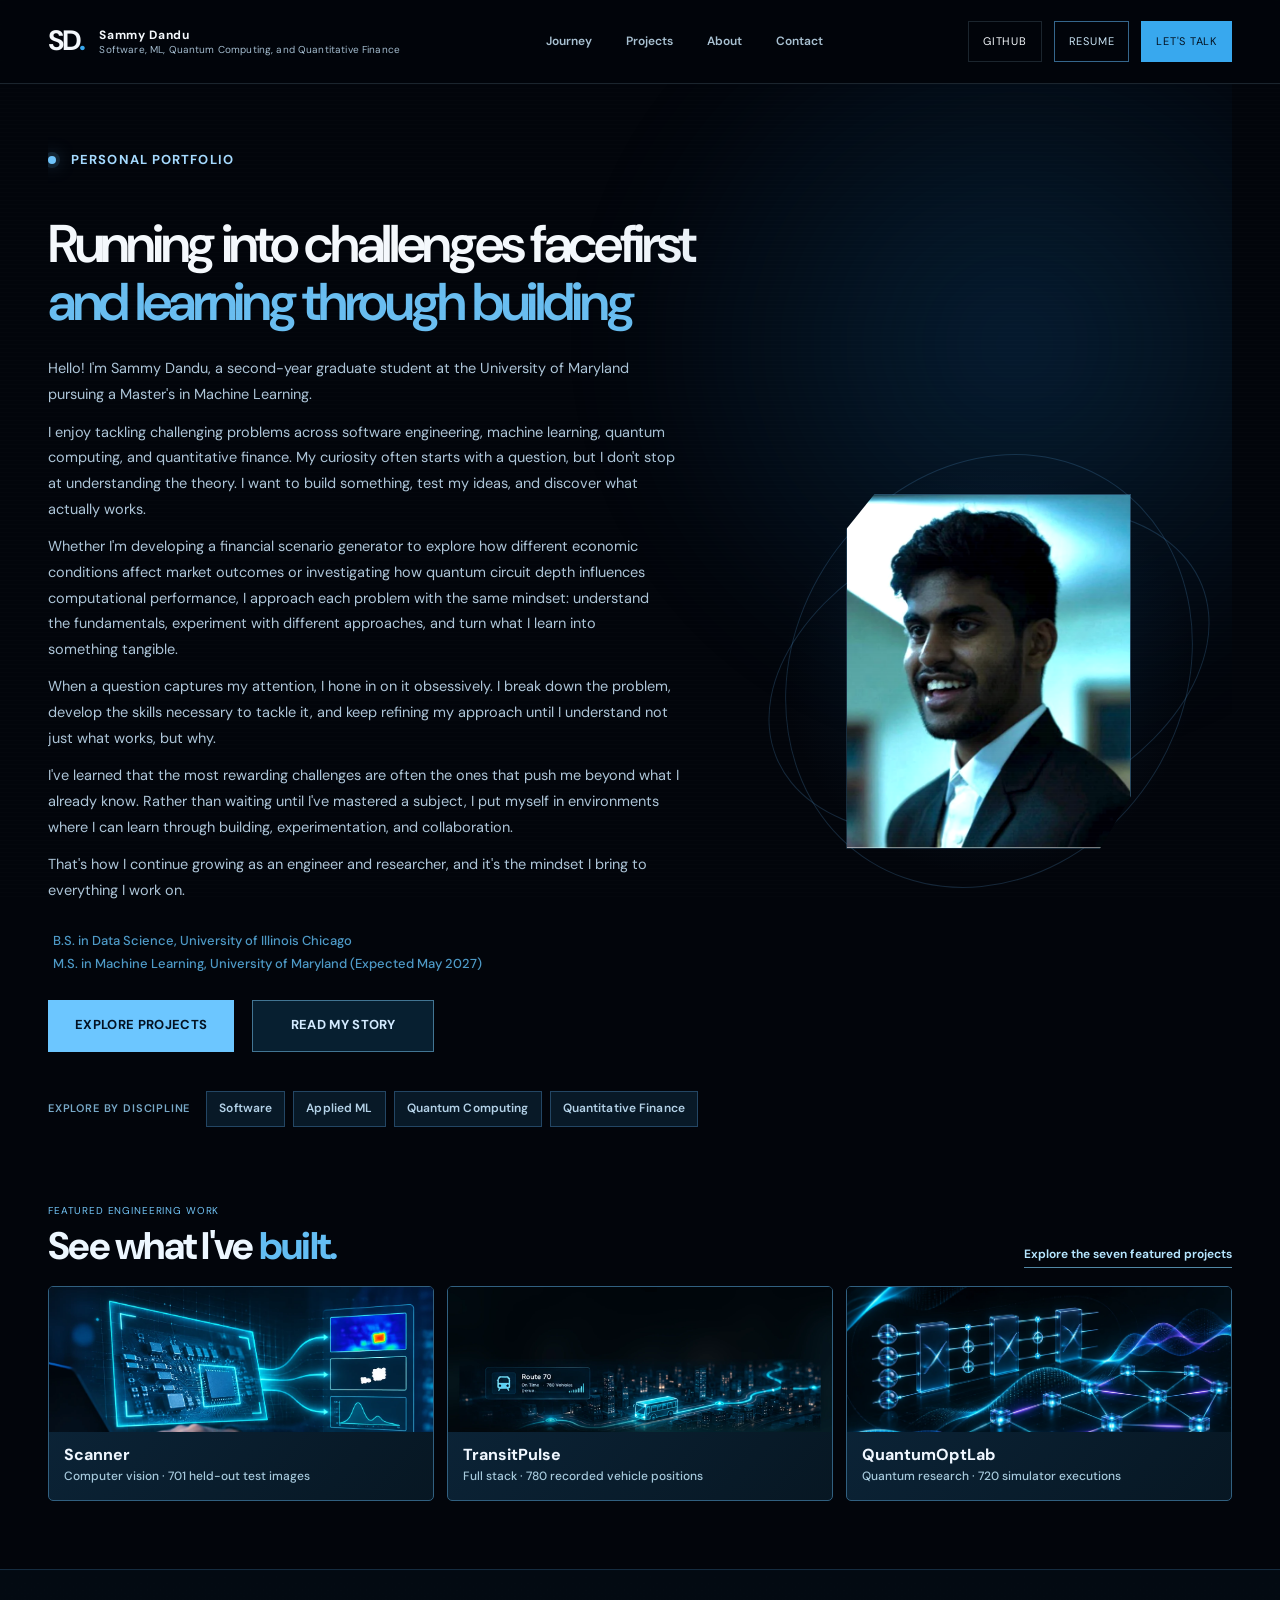
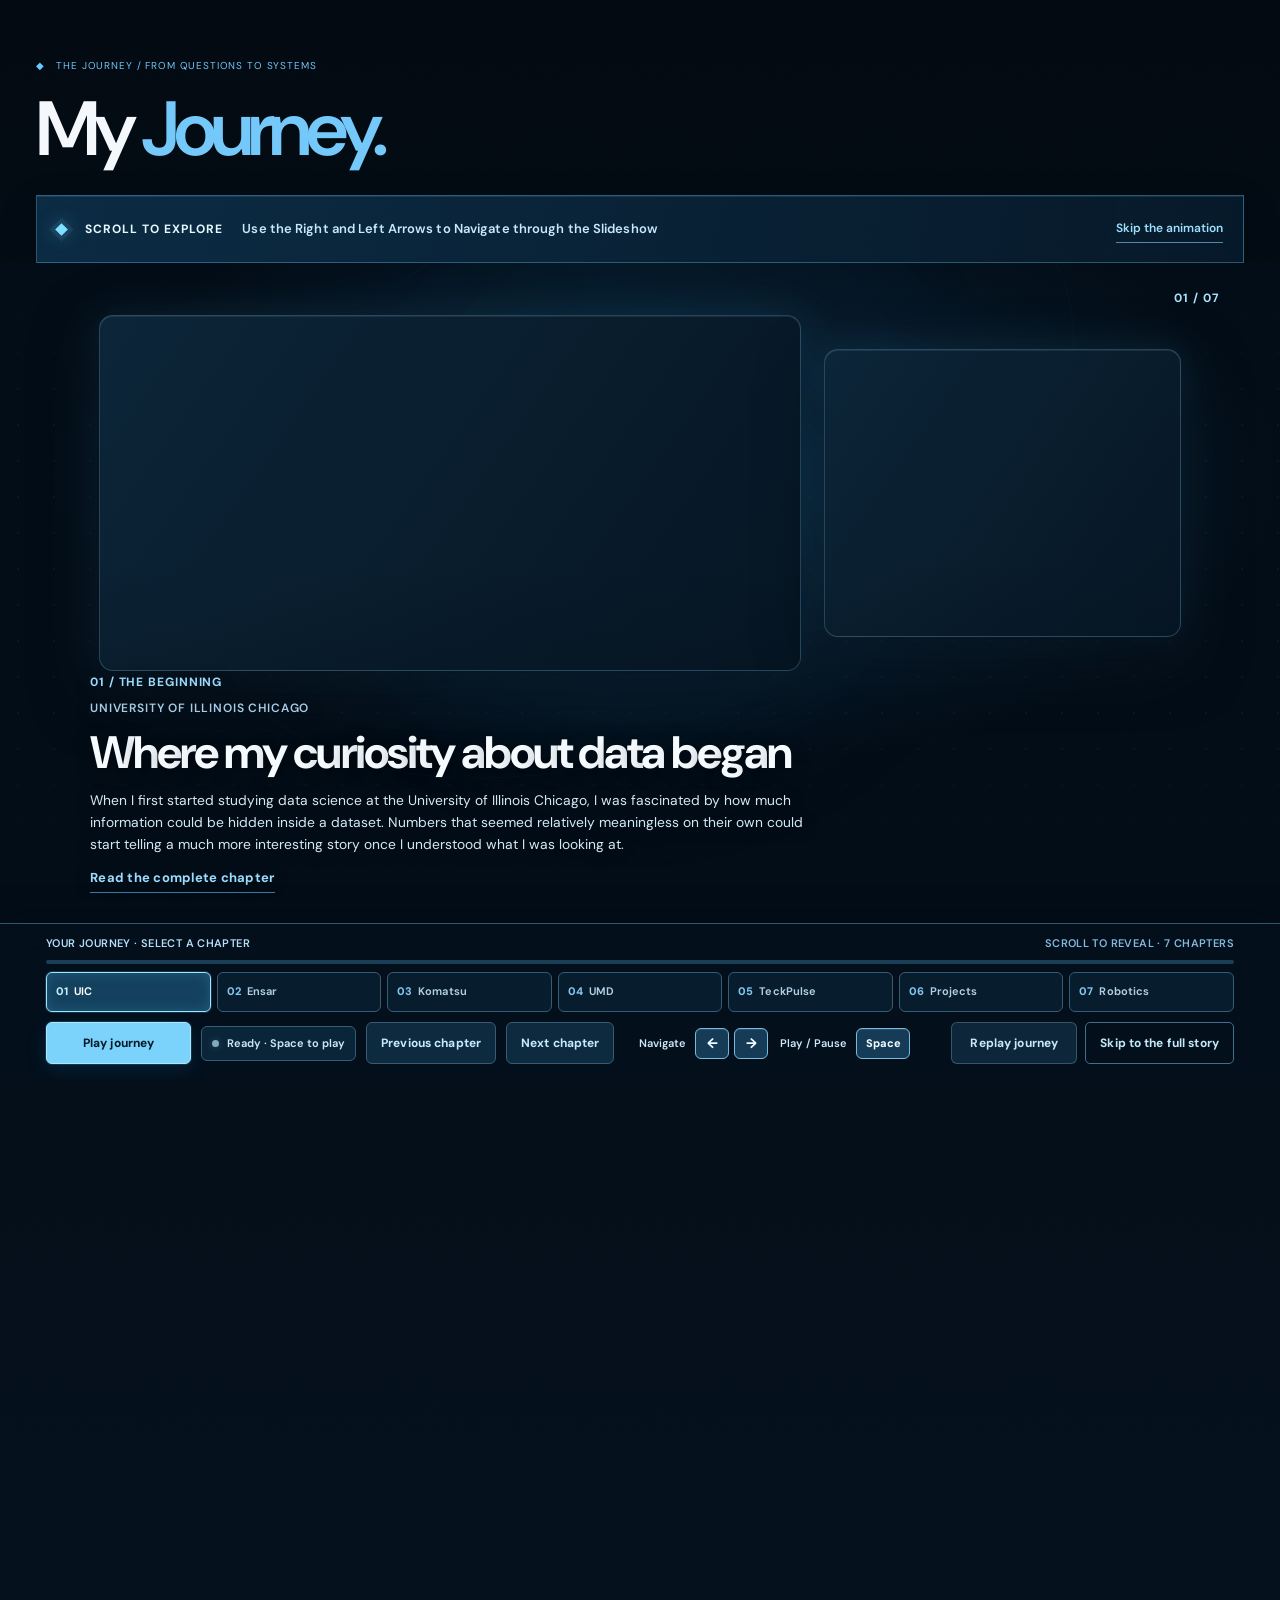
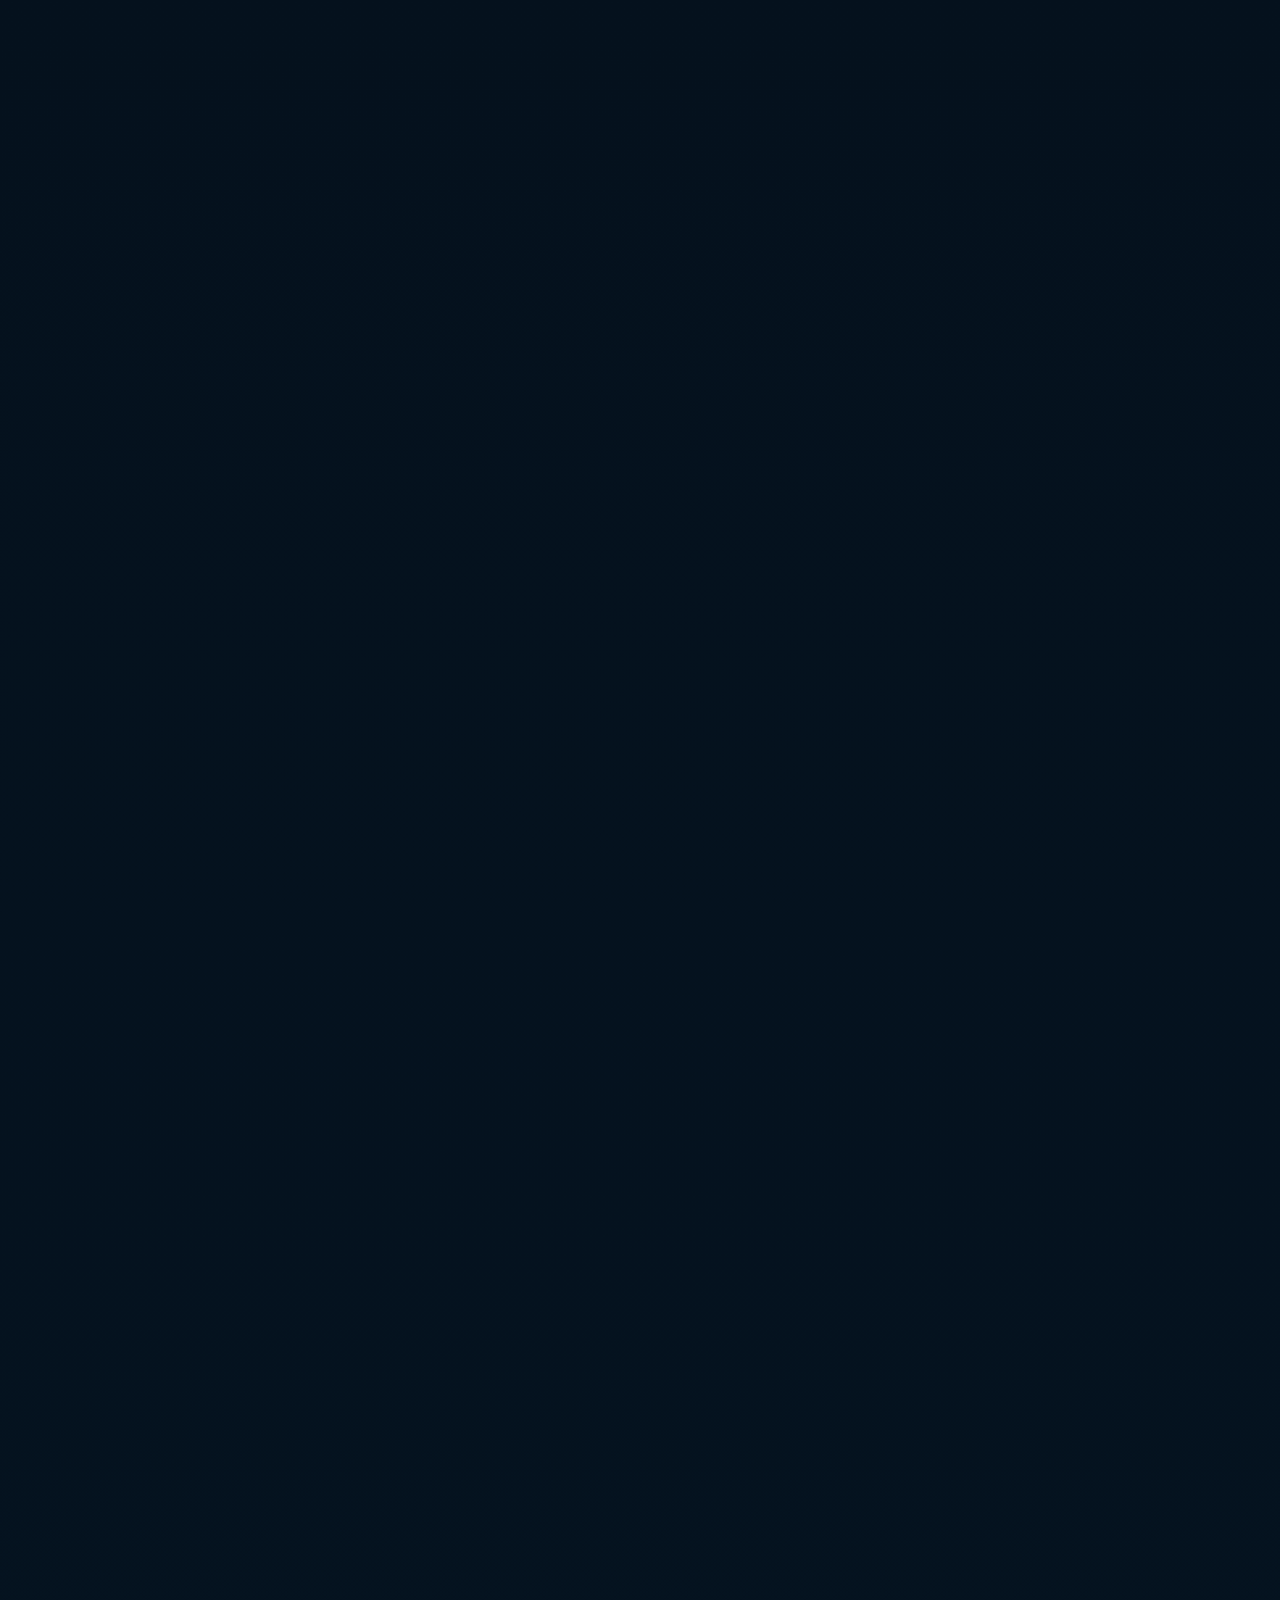
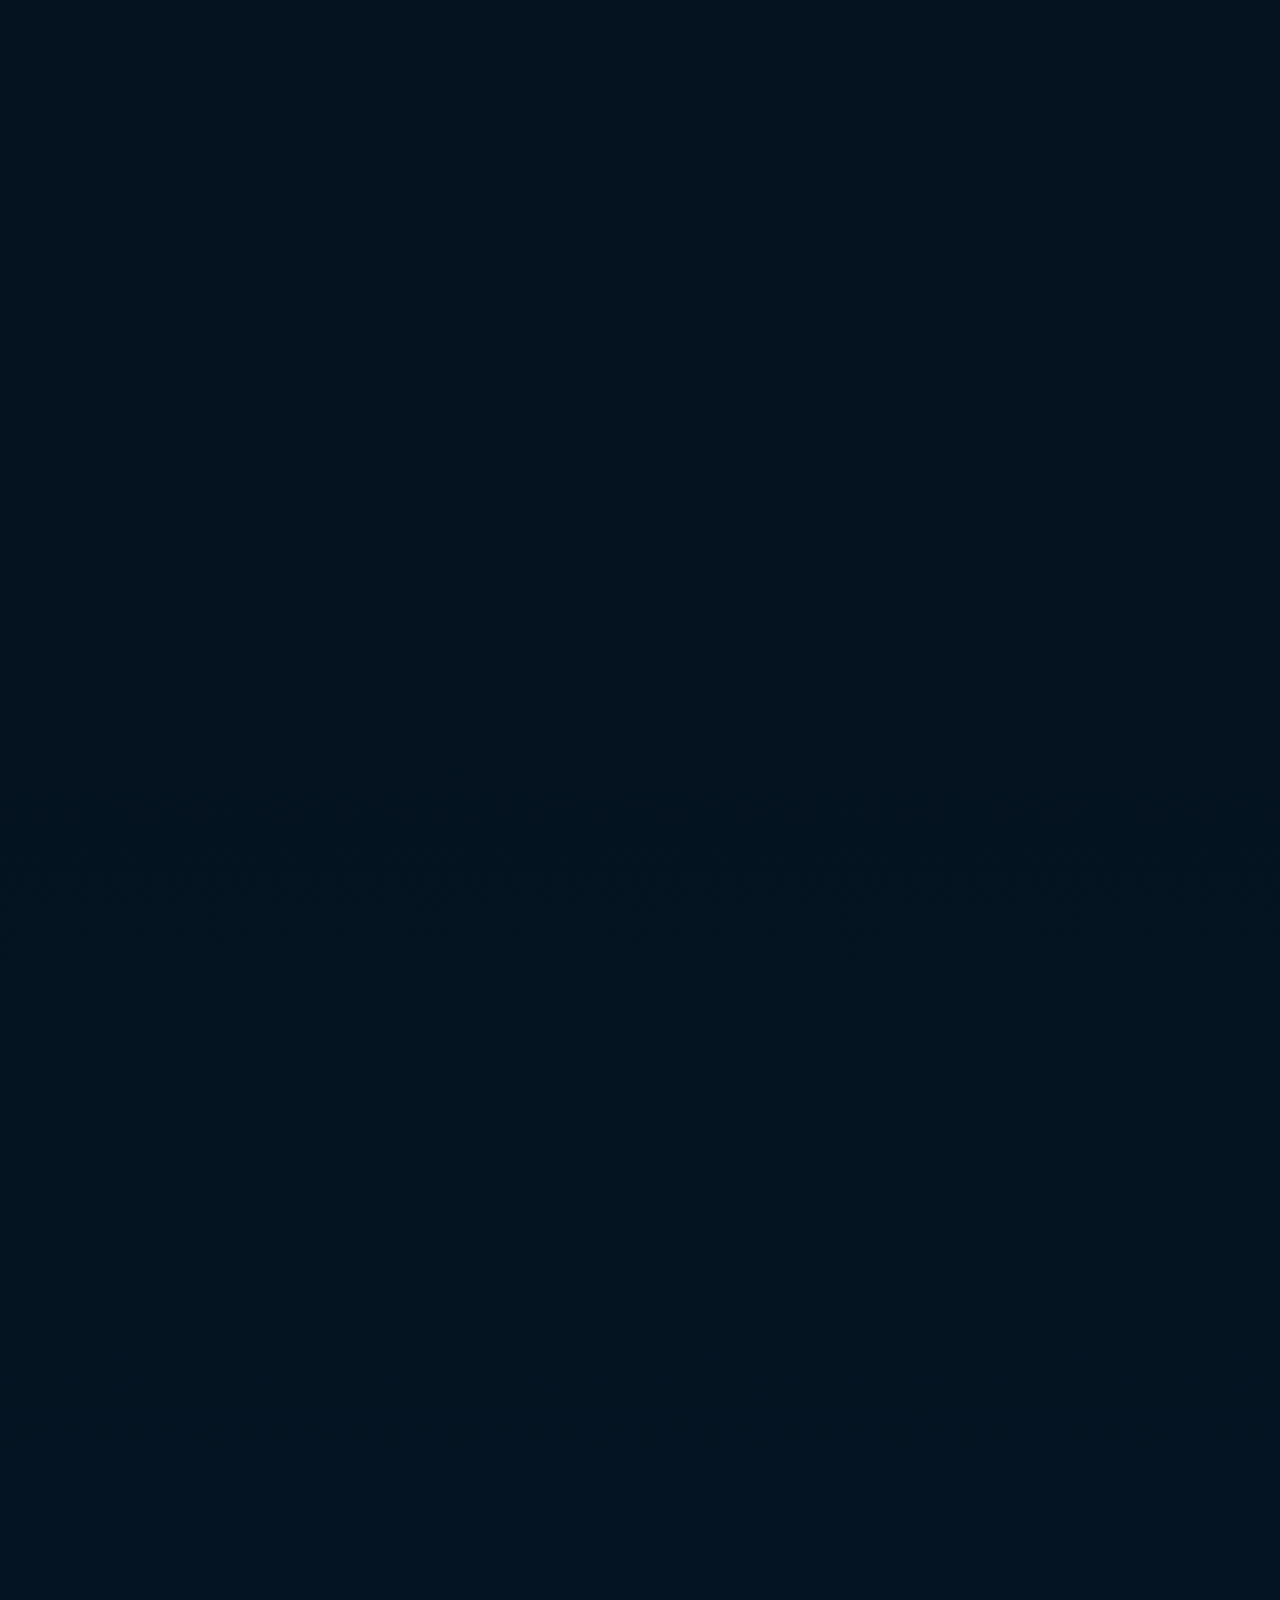
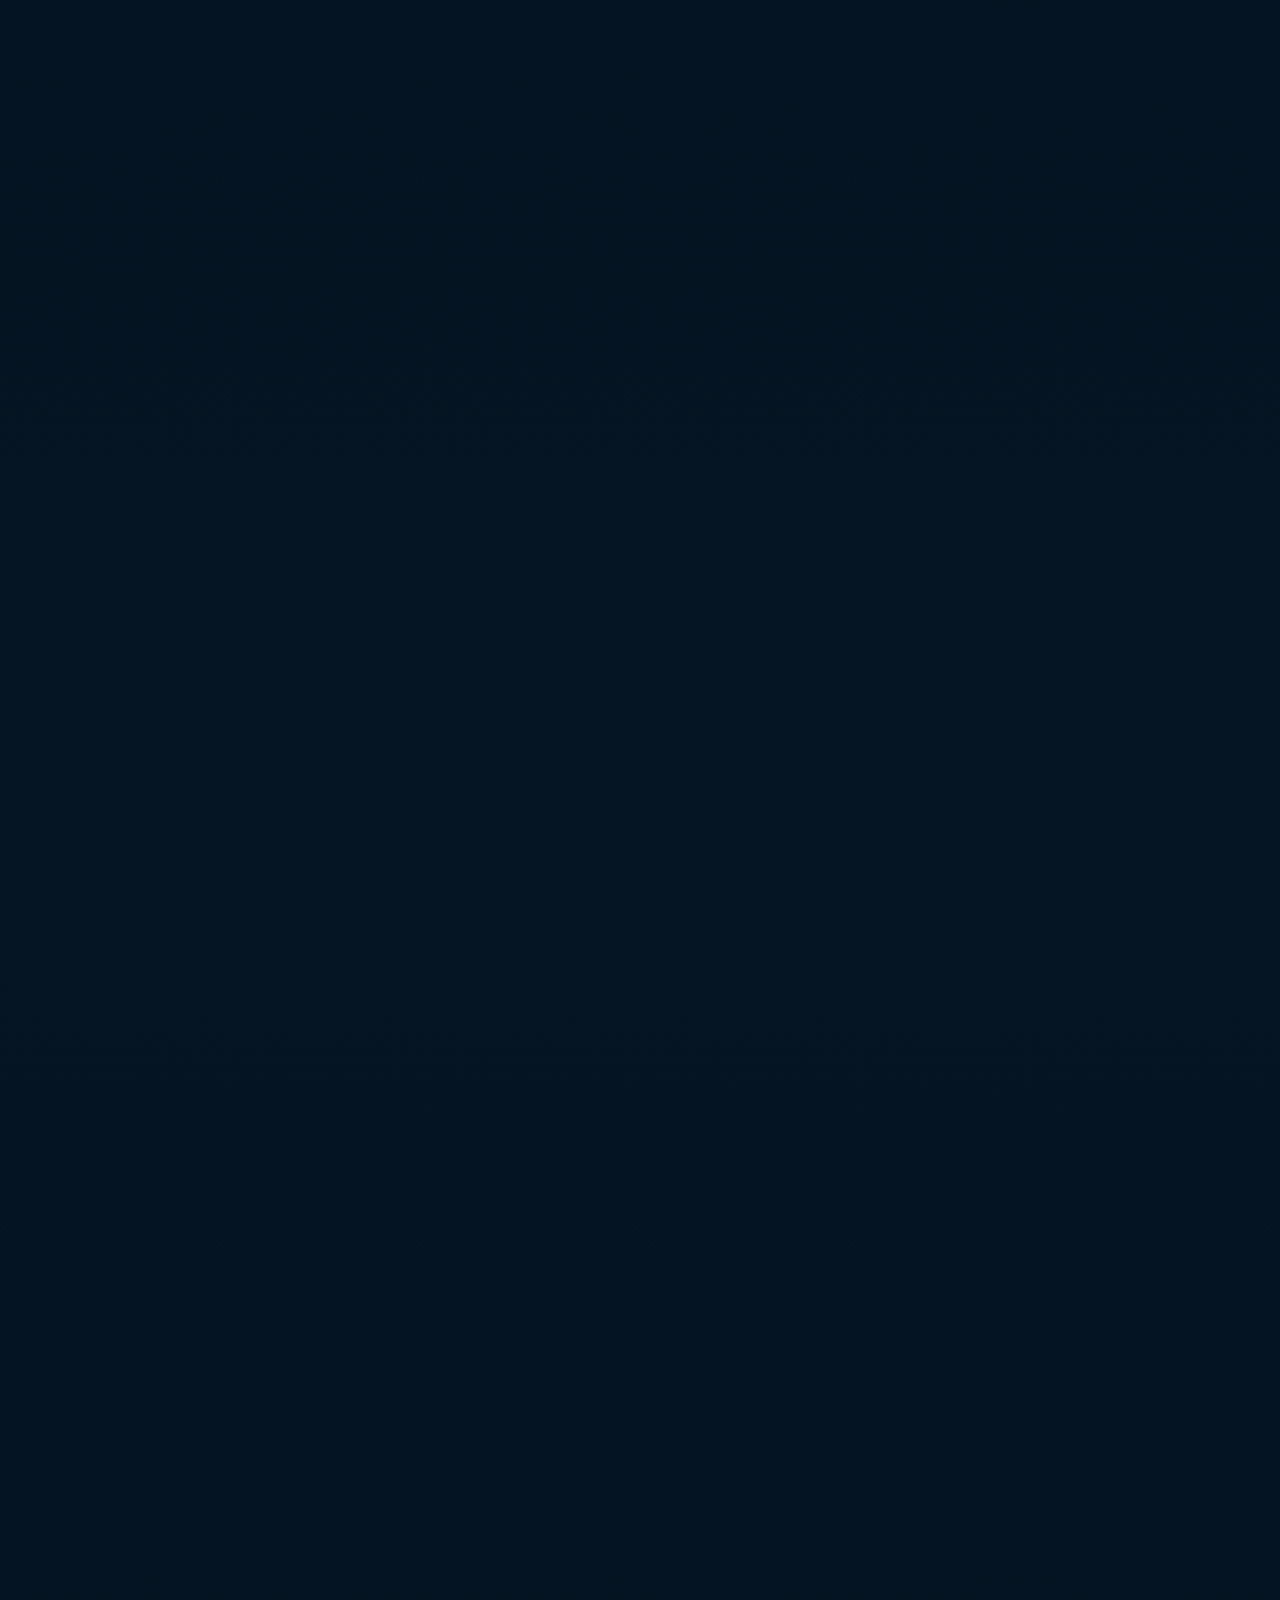
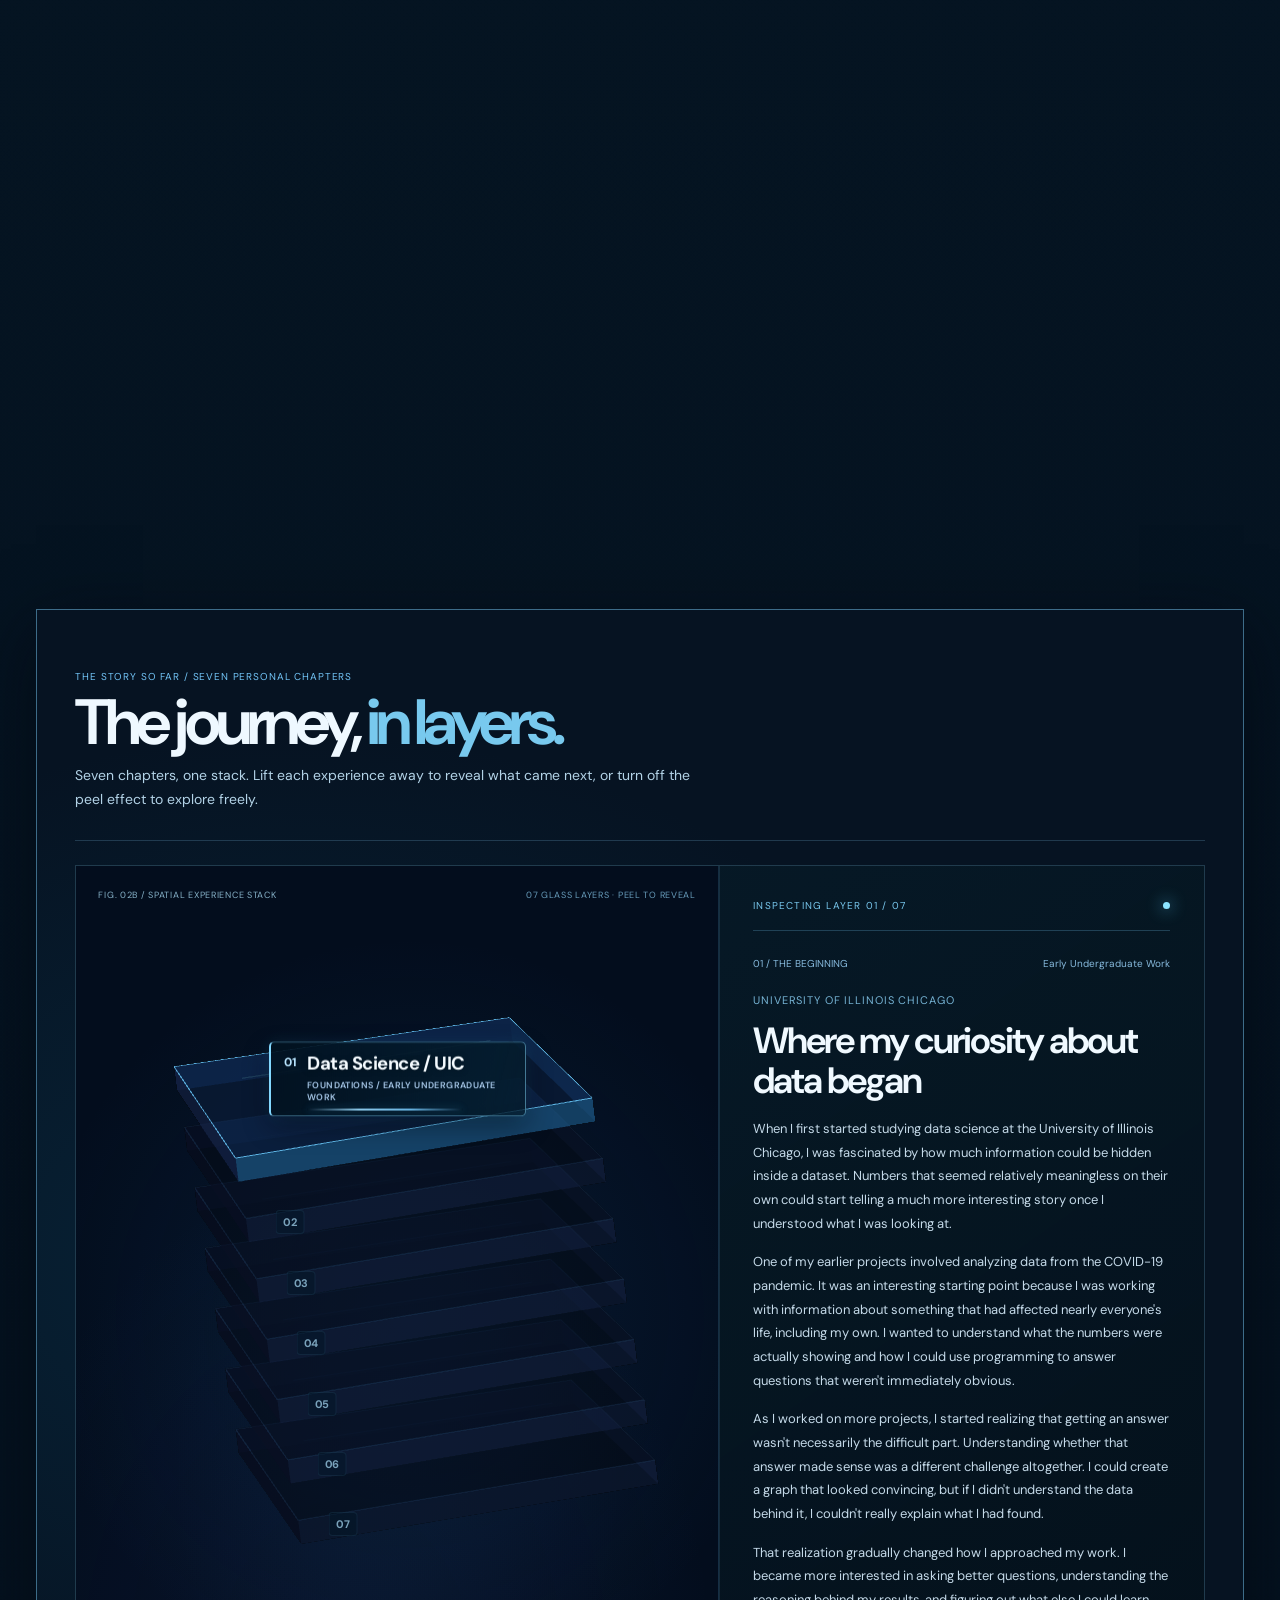
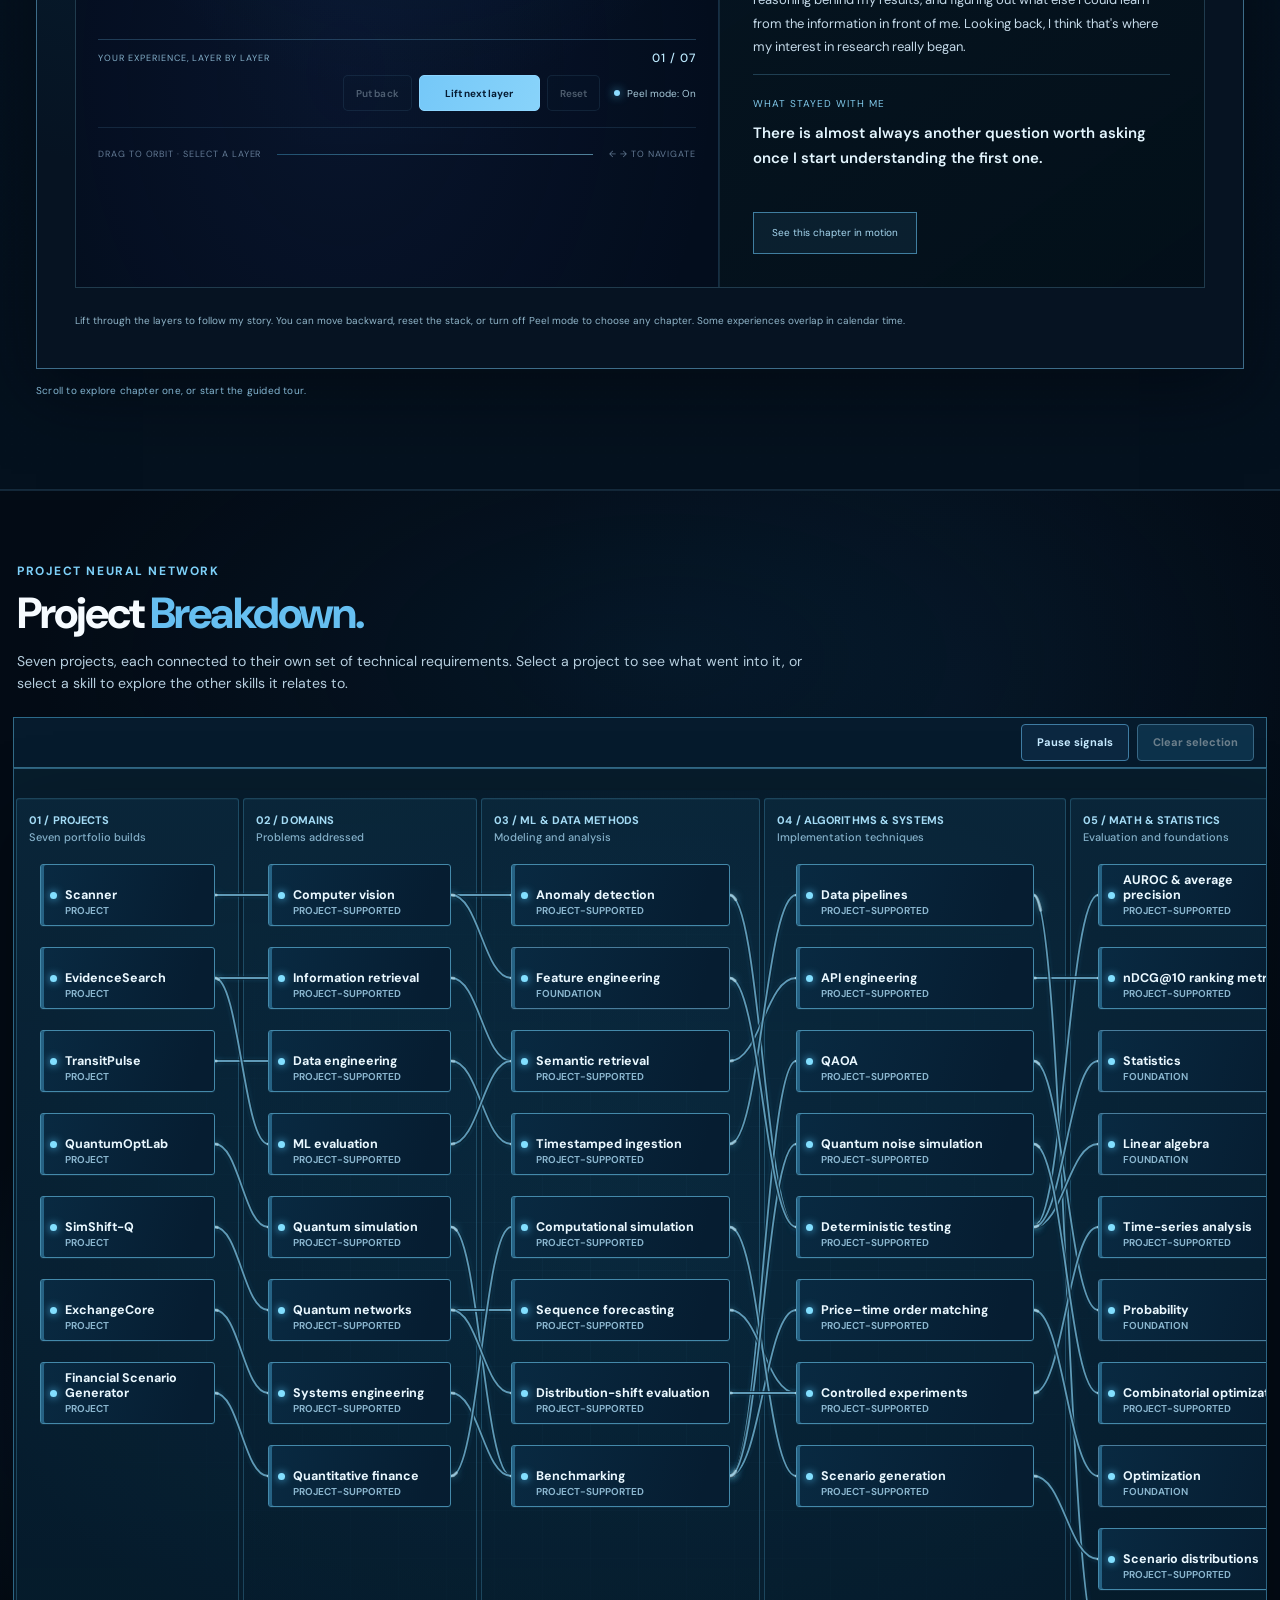
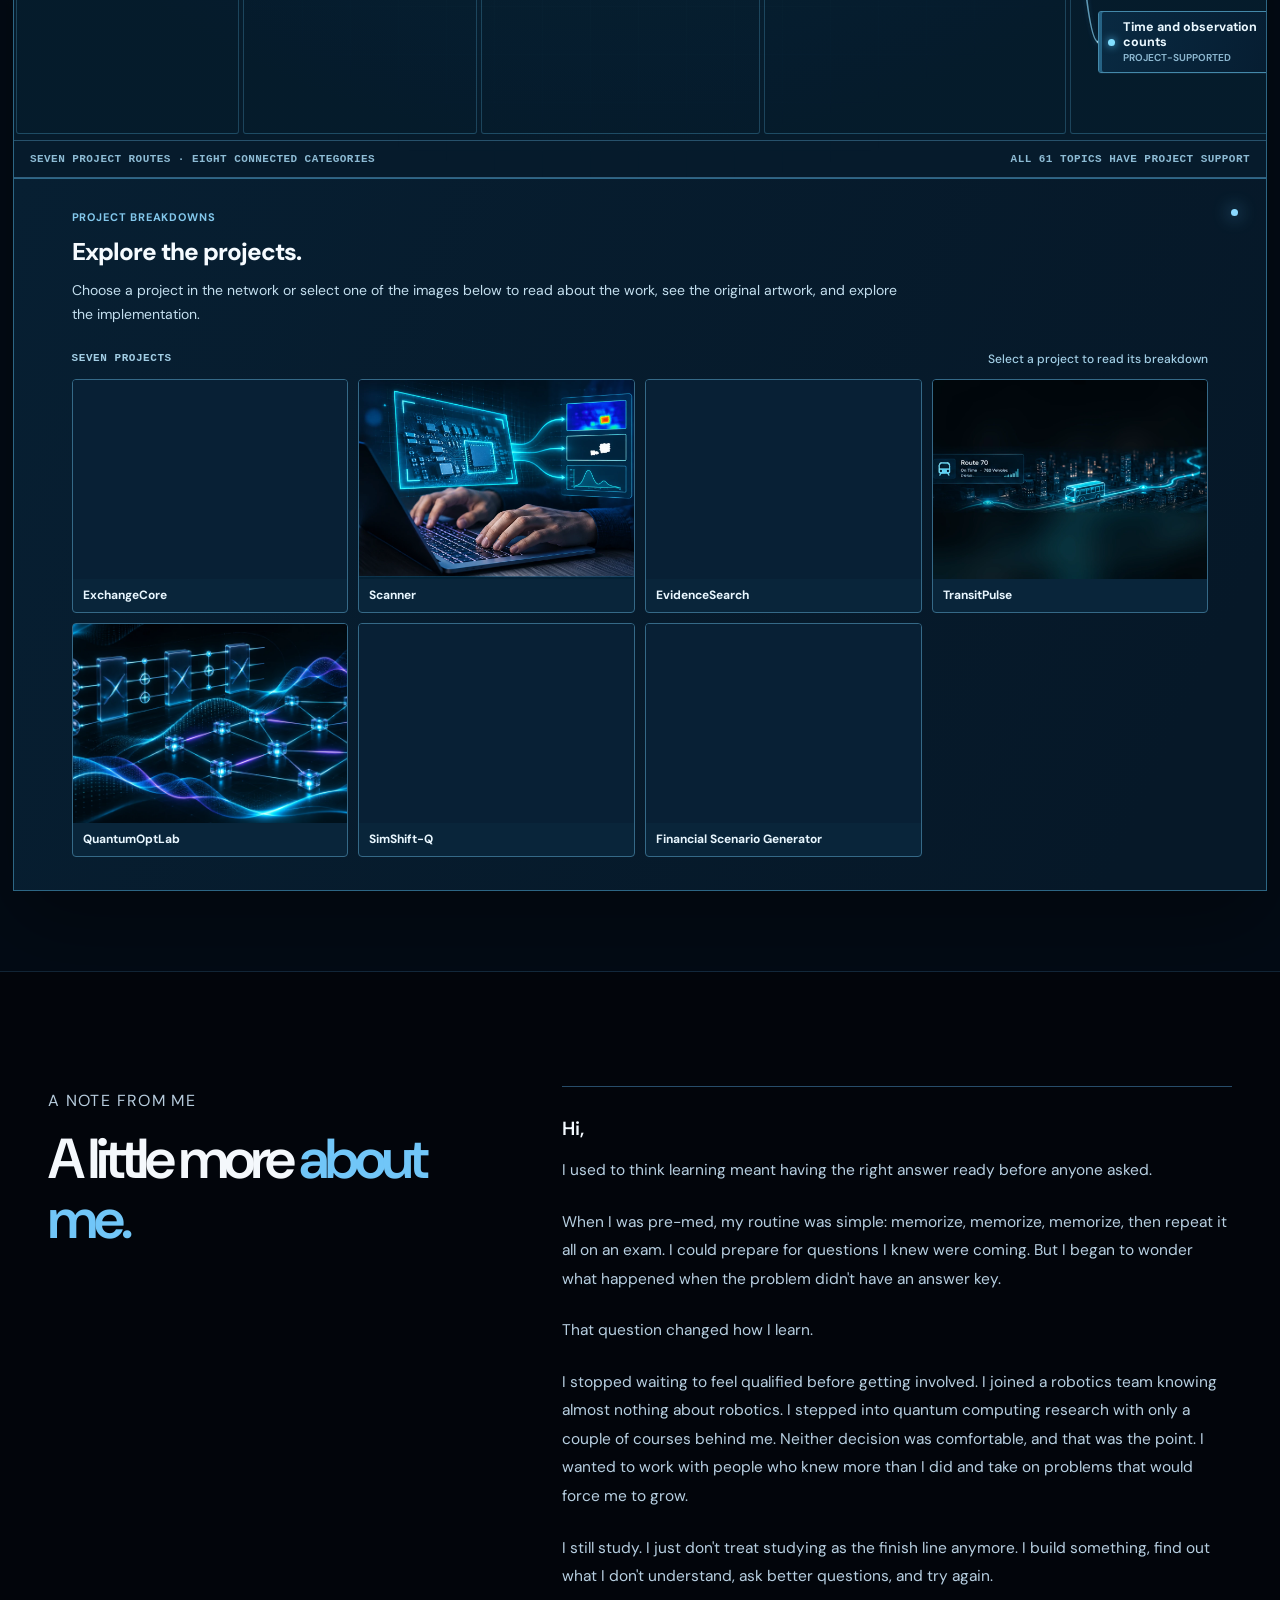
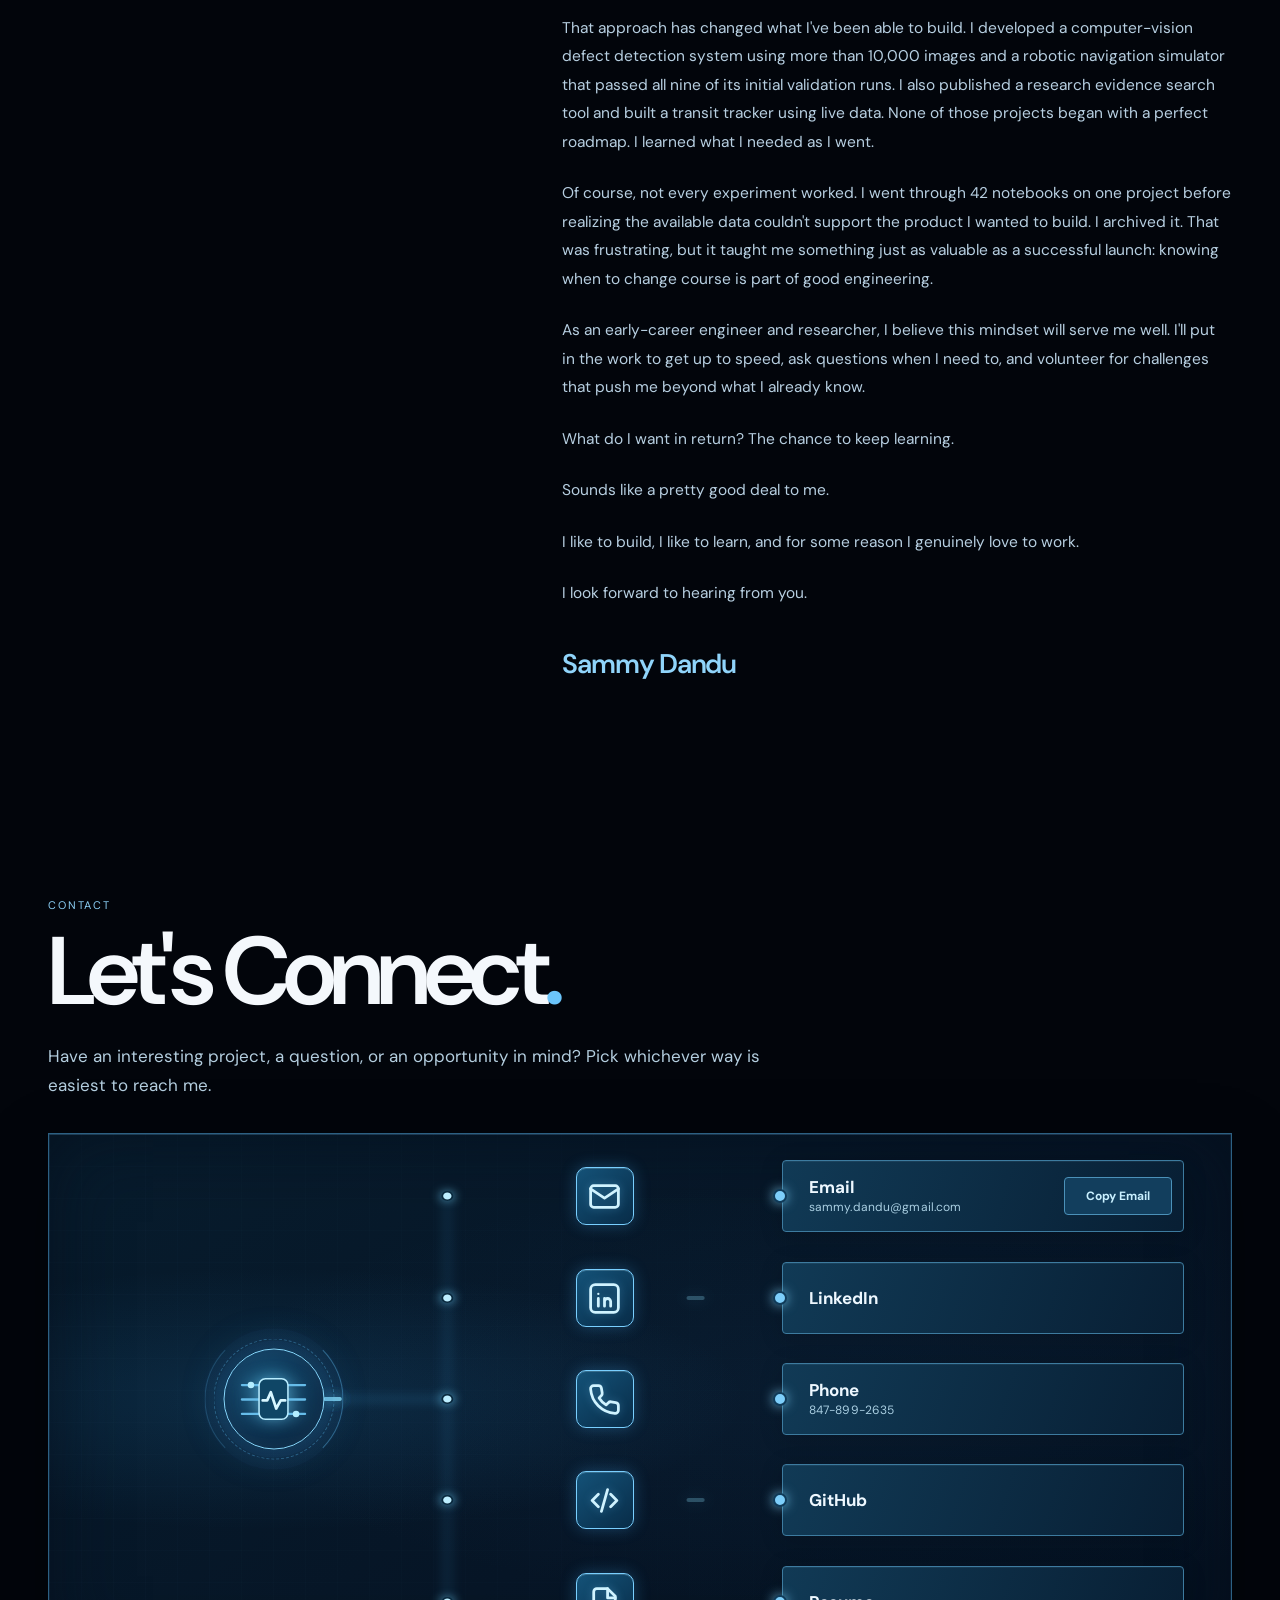
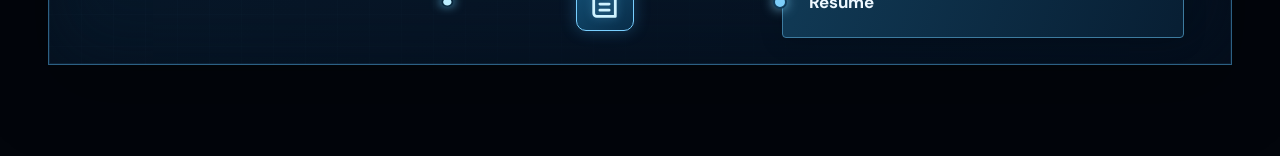
==== commit 298f207e: "Publish portfolio M6.60" ====
--- a/index.html
+++ b/index.html
@@ -76,6 +76,7 @@
 
 
 
+
 <script src="contact-circuit.mjs" type="module" defer></script>
 <script src="network-scroll.mjs" type="module" defer></script>
 <link rel="stylesheet" href="site-bundle.css">
@@ -93,7 +94,14 @@
   <div class="hero-grid">
     <div>
       <h1 id="hero-title"><span class="hero-title-first">Running into challenges facefirst</span> <em>and learning through building</em></h1>
-      <p class="hero-description">Hello! I'm Sammy Dandu, a second-year graduate student at the University of Maryland who’s pursuing a Master’s in Machine Learning. I’m all about exploring different fields that I find interesting and building tools that enable me to find solutions to the questions or problems I see in each field. Whether it’s building a financial scenario generator that tries to predict how the market will move in the future based on different economic conditions or figuring out whether adding more layers to a quantum circuit makes it more powerful, I try to discover questions by following my interests. I may not know a lot about a topic initially, but as I decide to focus on a question, I hone in on it obsessively, learning everything I can about that topic and then use that understanding to build my own solution to the question I was figuring out. Through this process, I am able to keep pushing myself to expand the boundaries of my knowledge by putting myself into unfamiliar territory first and finding a way to conquer it.</p>
+      <p class="hero-description">
+        <span class="hero-copy-paragraph">Hello! I'm Sammy Dandu, a second-year graduate student at the University of Maryland pursuing a Master's in Machine Learning.</span>
+        <span class="hero-copy-paragraph">I enjoy tackling challenging problems across software engineering, machine learning, quantum computing, and quantitative finance. My curiosity often starts with a question, but I don't stop at understanding the theory. I want to build something, test my ideas, and discover what actually works.</span>
+        <span class="hero-copy-paragraph">Whether I'm developing a financial scenario generator to explore how different economic conditions affect market outcomes or investigating how quantum circuit depth influences computational performance, I approach each problem with the same mindset: understand the fundamentals, experiment with different approaches, and turn what I learn into something tangible.</span>
+        <span class="hero-copy-paragraph">When a question captures my attention, I hone in on it obsessively. I break down the problem, develop the skills necessary to tackle it, and keep refining my approach until I understand not just what works, but why.</span>
+        <span class="hero-copy-paragraph">I've learned that the most rewarding challenges are often the ones that push me beyond what I already know. Rather than waiting until I've mastered a subject, I put myself in environments where I can learn through building, experimentation, and collaboration.</span>
+        <span class="hero-copy-paragraph">That's how I continue growing as an engineer and researcher, and it's the mindset I bring to everything I work on.</span>
+      </p>
       <p class="hero-career-status"><span class="hero-degree hero-degree-bs">B.S. in Data Science, University of Illinois Chicago</span><span class="hero-degree hero-degree-ms">M.S. in Machine Learning, University of Maryland (Expected May 2027)</span></p>
       <div class="hero-actions"><a href="#engine" class="button button-primary">Explore projects</a><a href="#journey" class="button button-secondary">Read my story</a></div>
       <div class="discipline-links" role="group" aria-label="Explore my technical interests"><span>EXPLORE BY DISCIPLINE</span><button type="button" data-discipline="Software" aria-controls="discipline-details" aria-expanded="false">Software</button><button type="button" data-discipline="Applied ML" aria-controls="discipline-details" aria-expanded="false">Applied ML</button><button type="button" data-discipline="Quantum" aria-controls="discipline-details" aria-expanded="false">Quantum Computing</button><button type="button" data-discipline="Quantitative finance" aria-controls="discipline-details" aria-expanded="false">Quantitative Finance</button></div>
--- a/site-bundle.css
+++ b/site-bundle.css
@@ -5071,3 +5071,17 @@
 }
 @media(prefers-reduced-motion:reduce){.qc-visual-gate{transition:none}}
 
+
+/* ━━━ milestone6-60.css ━━━ */
+/* M6.60 — The approved, more confident homepage introduction and subtle site-blue scrollbar. */
+.introduction .hero-description .hero-copy-paragraph {display:block;}
+.introduction .hero-description .hero-copy-paragraph + .hero-copy-paragraph {margin-top:12px;}
+/* Preserve a native draggable scrollbar, colored to harmonize with the network palette. */
+#engine .skill-v57-scroll-rail {background:#071d2c;border-color:#2d617e;scrollbar-color:#5f9fbd #0a2538;}
+#engine .skill-v57-scroll-rail::-webkit-scrollbar {height:15px;background:#0a2538;}
+#engine .skill-v57-scroll-rail::-webkit-scrollbar-track {background:#0a2538;border-radius:8px;}
+#engine .skill-v57-scroll-rail::-webkit-scrollbar-thumb {background:#5f9fbd;border:3px solid #0a2538;border-radius:9px;min-width:56px;}
+#engine .skill-v57-scroll-rail::-webkit-scrollbar-thumb:hover {background:#84c1de;}
+#engine .skill-v57-scroll-rail:focus-visible {outline:2px solid #a9e0fc;outline-offset:2px;}
+@media(max-width:620px){.introduction .hero-description .hero-copy-paragraph + .hero-copy-paragraph {margin-top:10px;}}
+
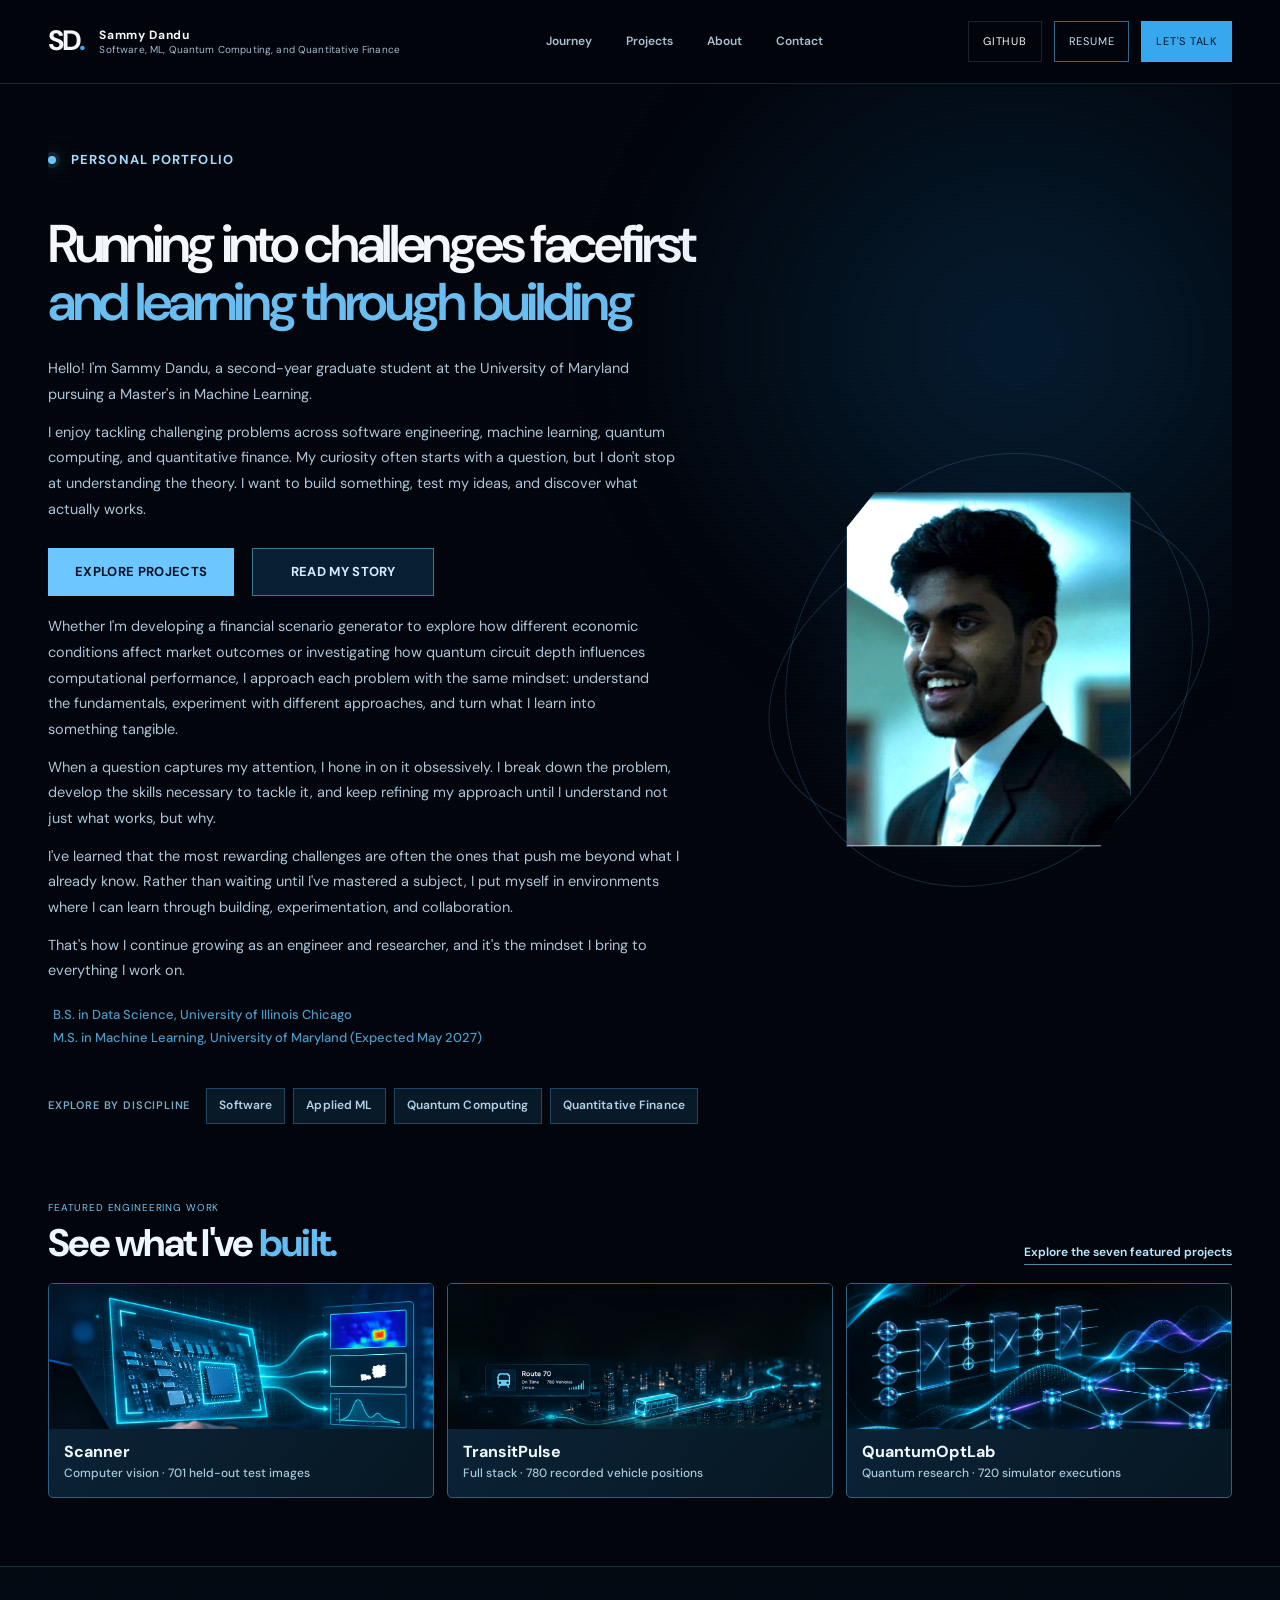
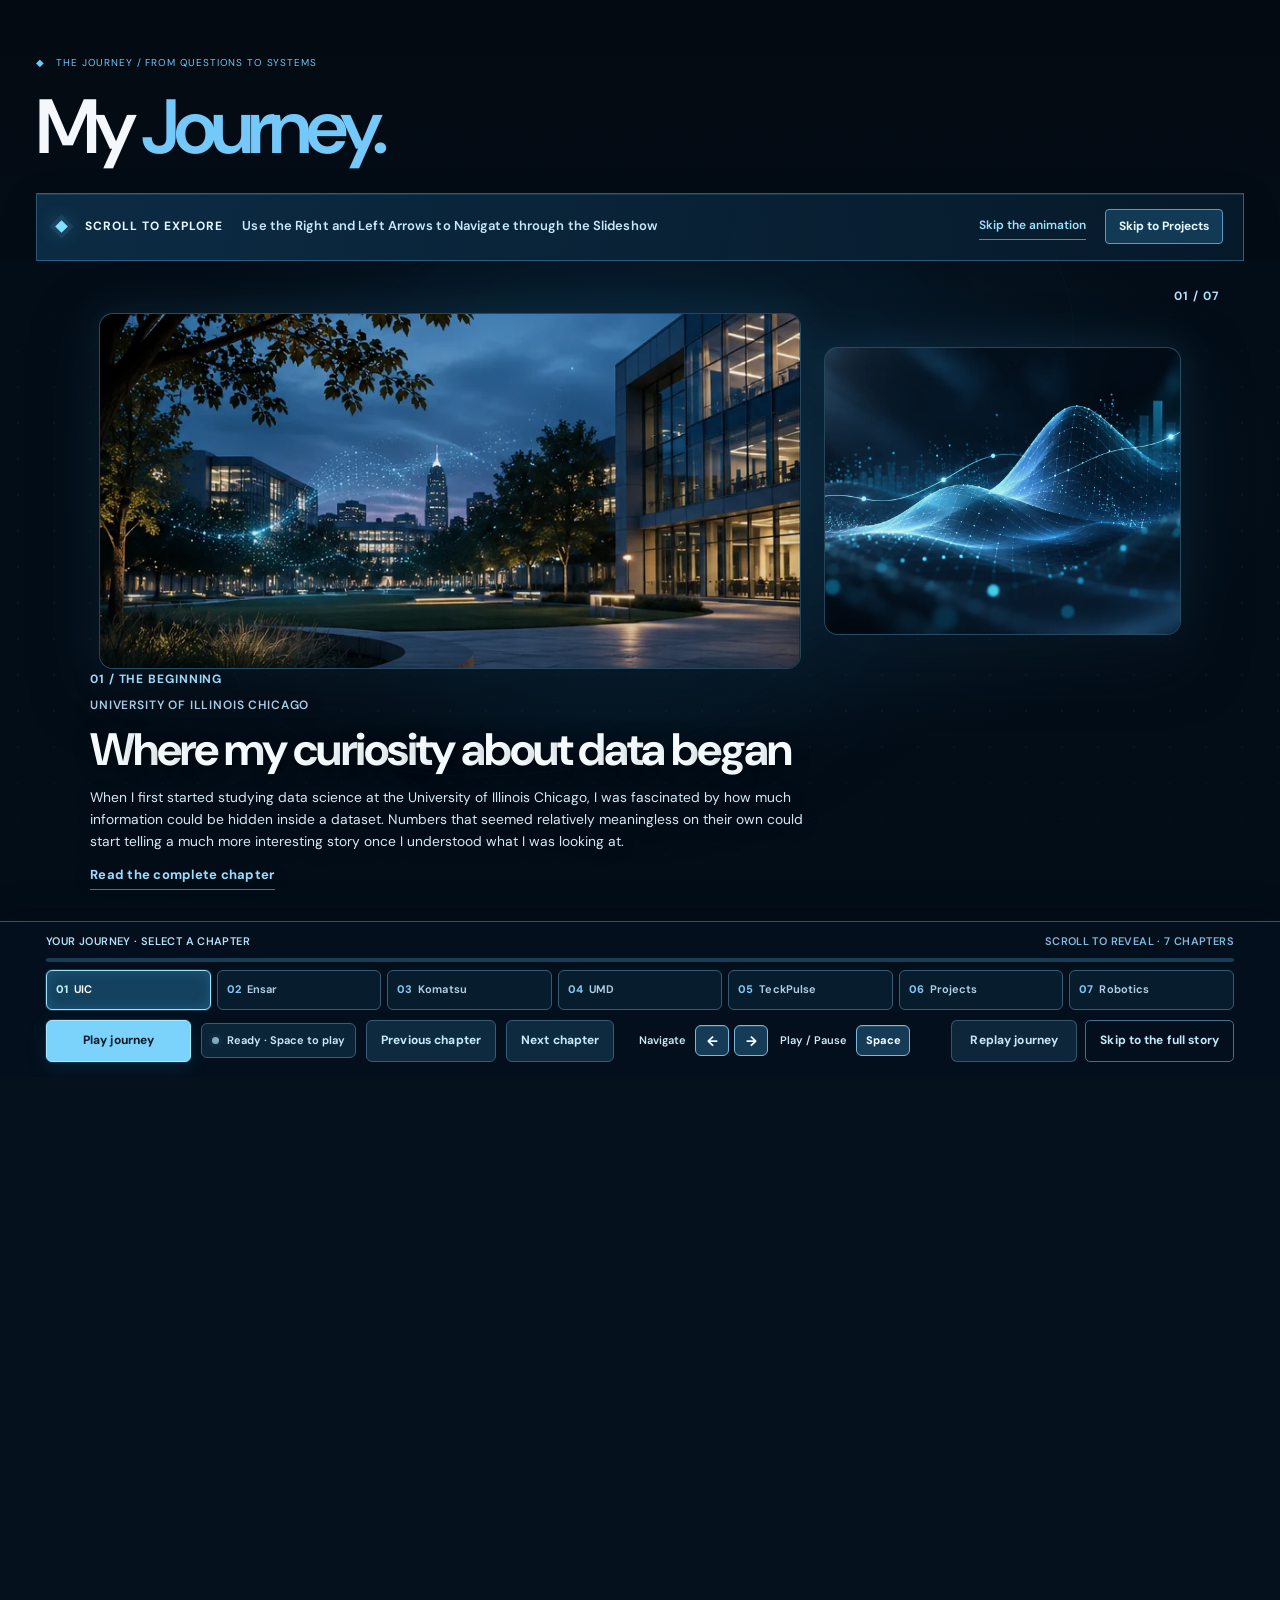
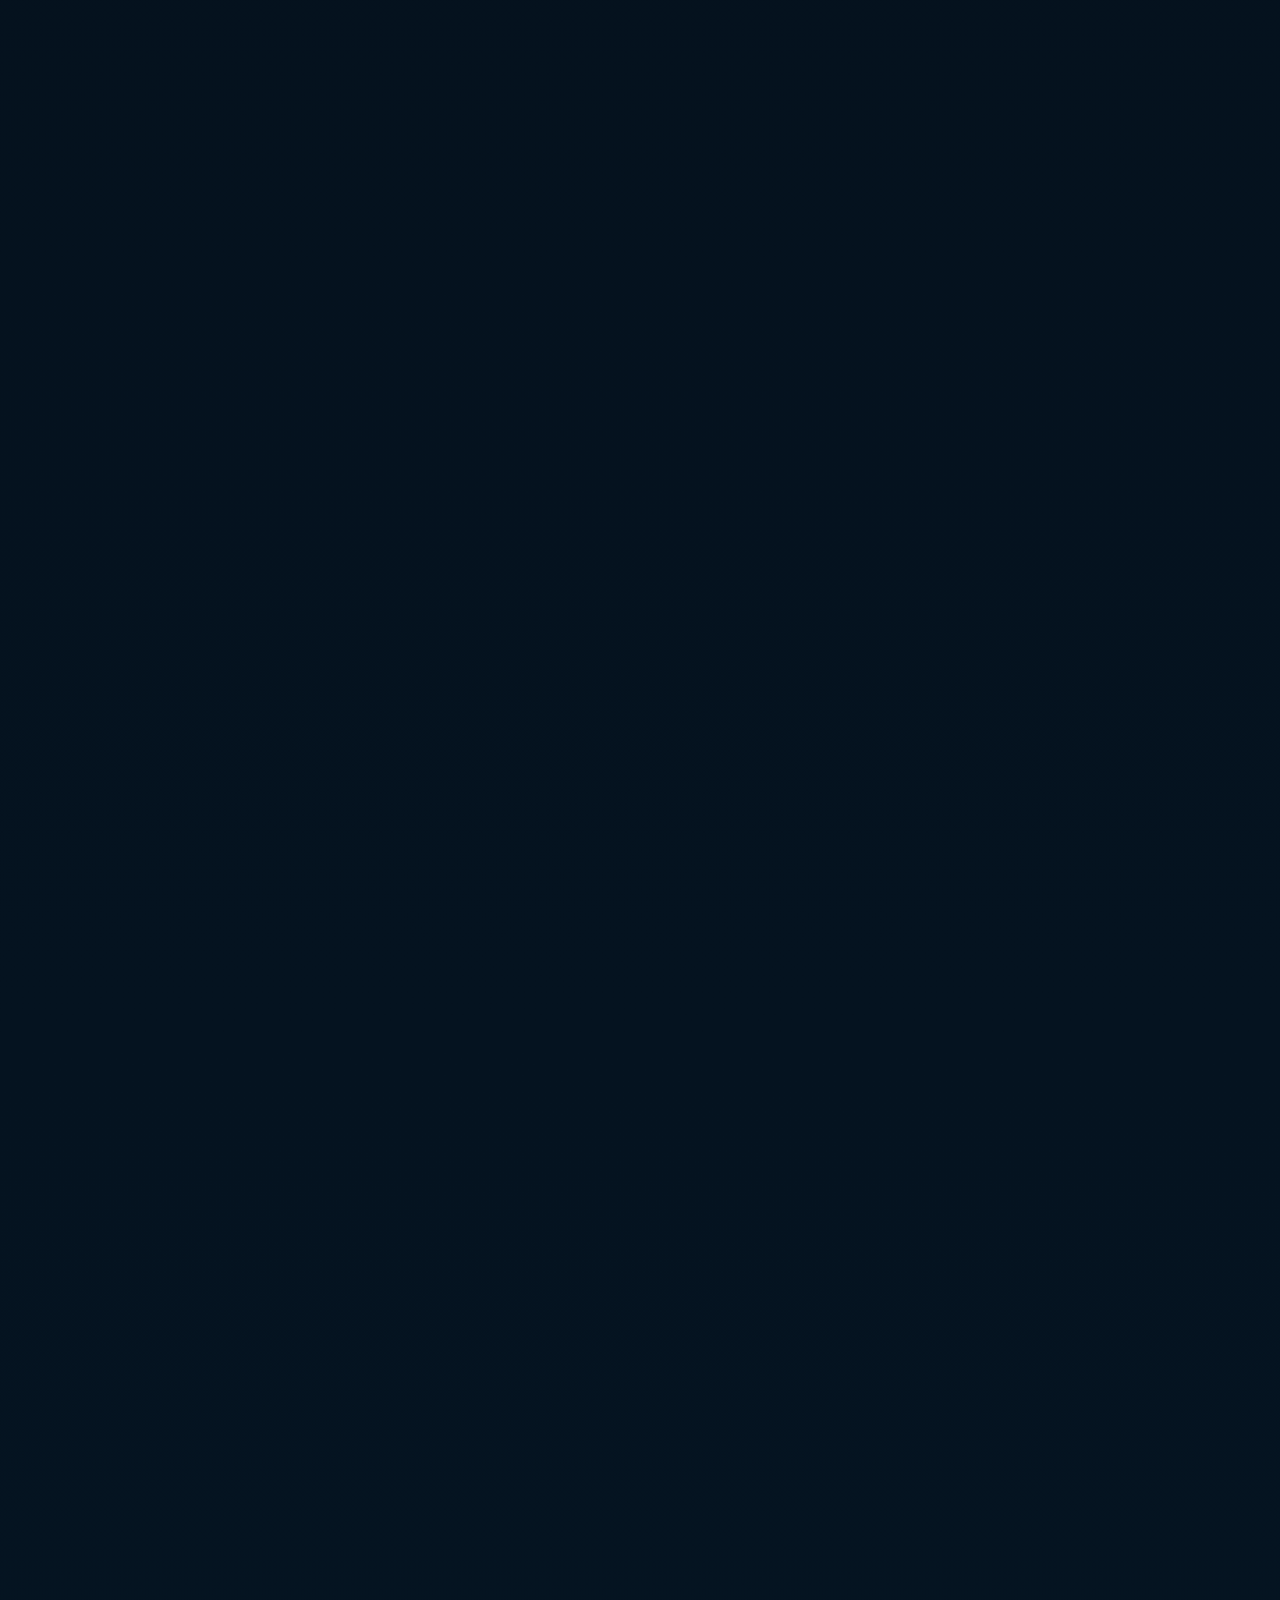
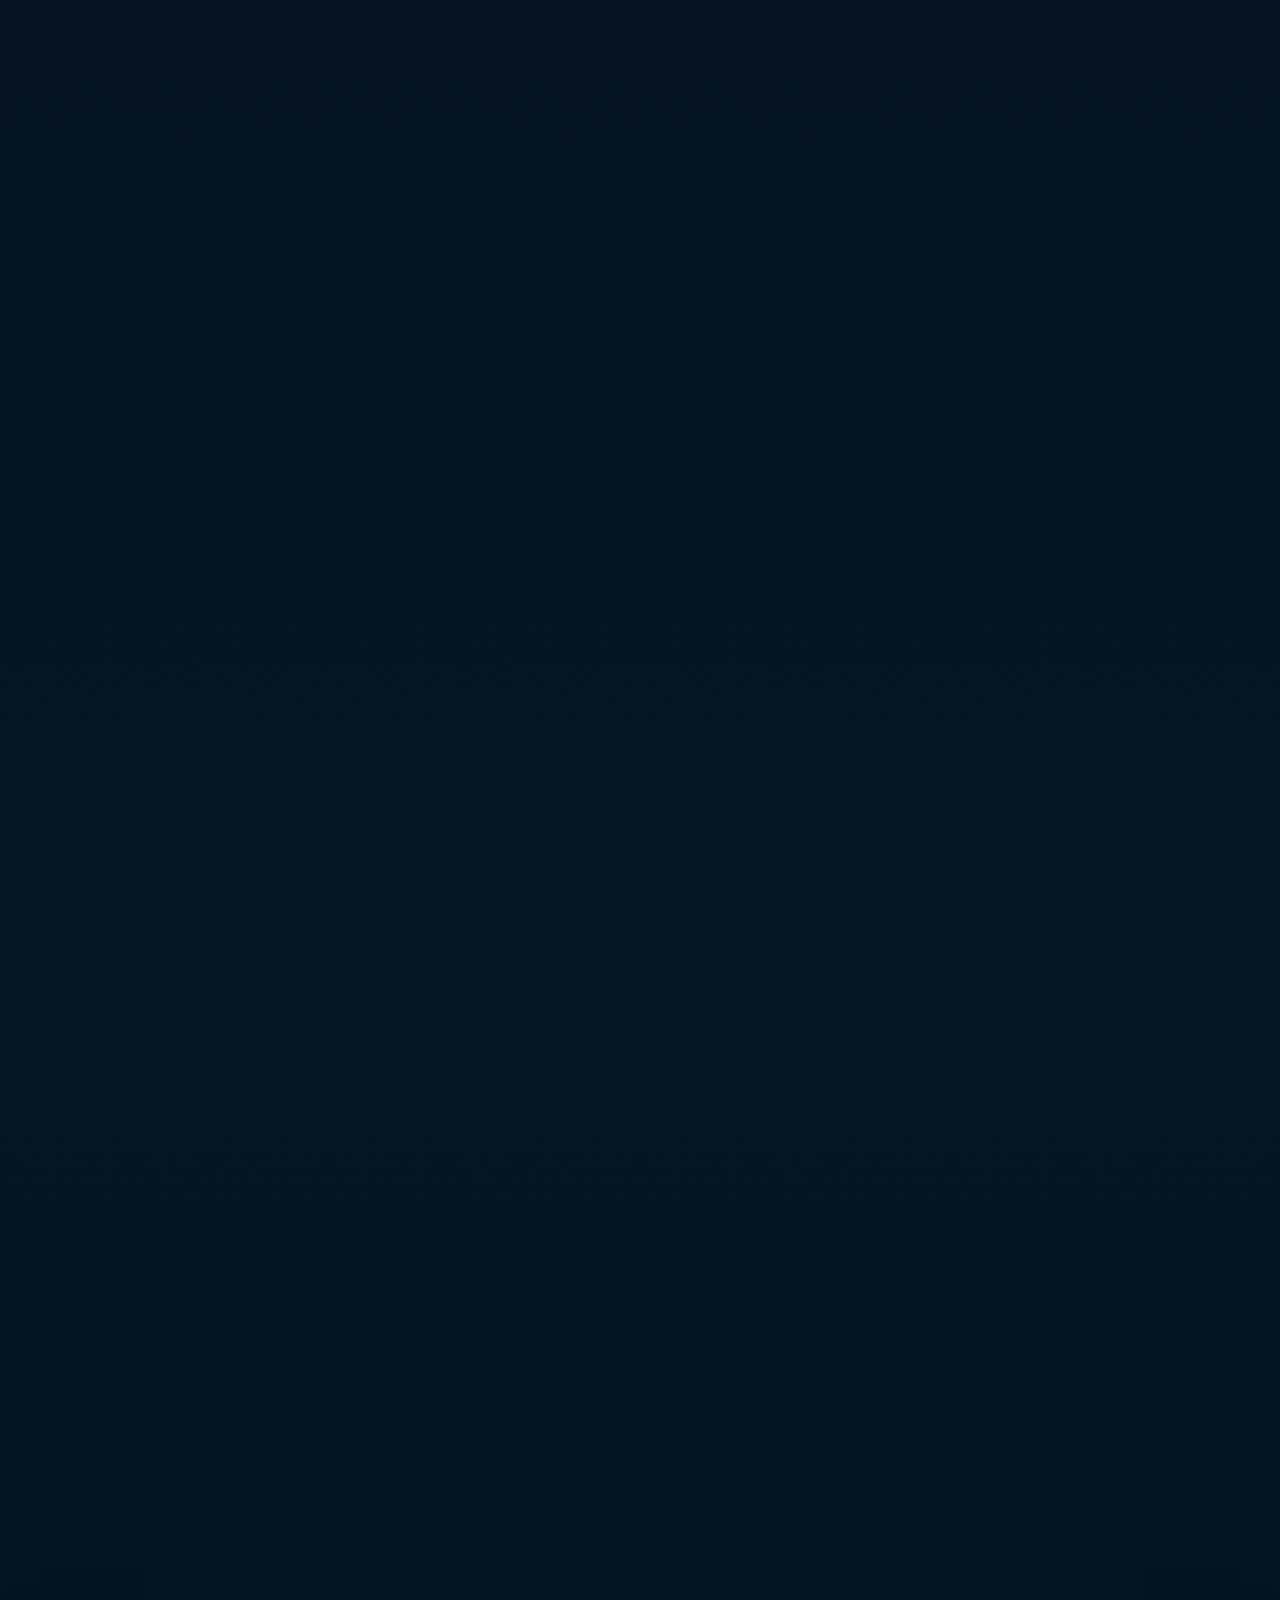
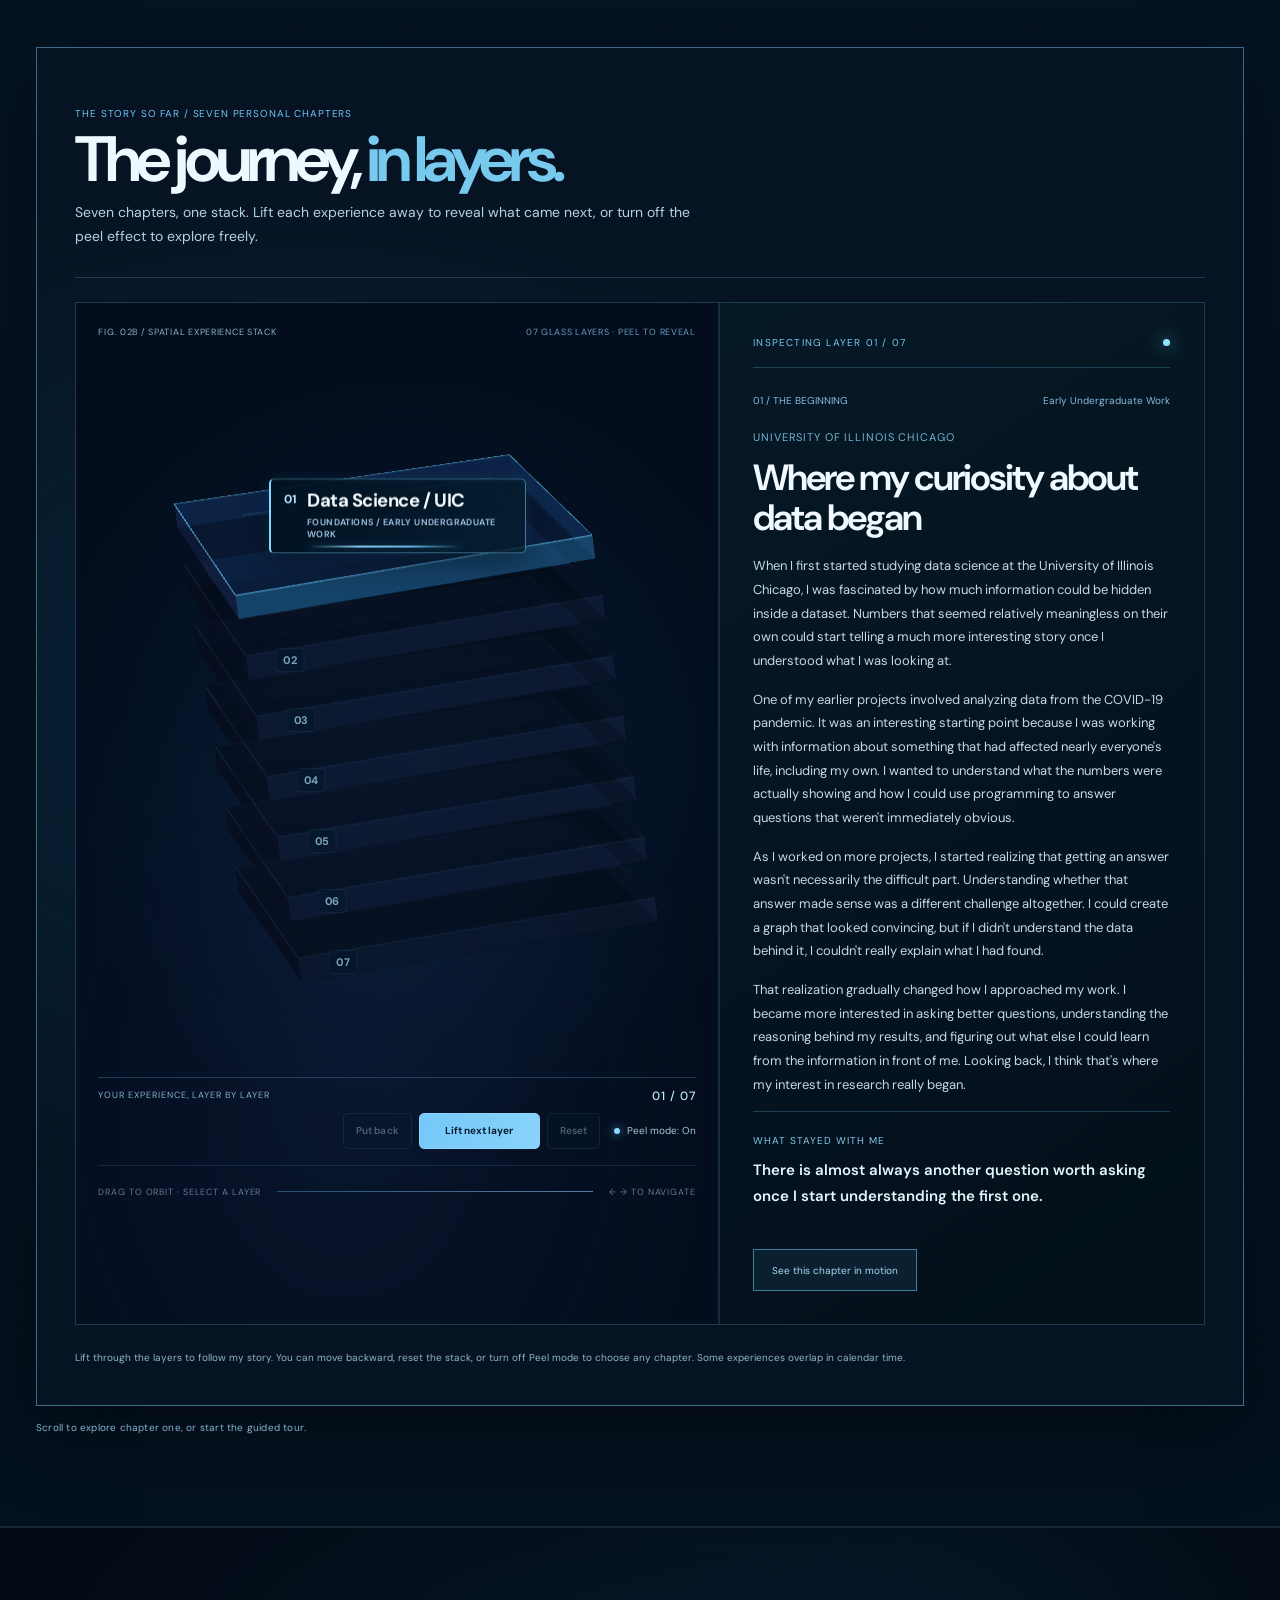
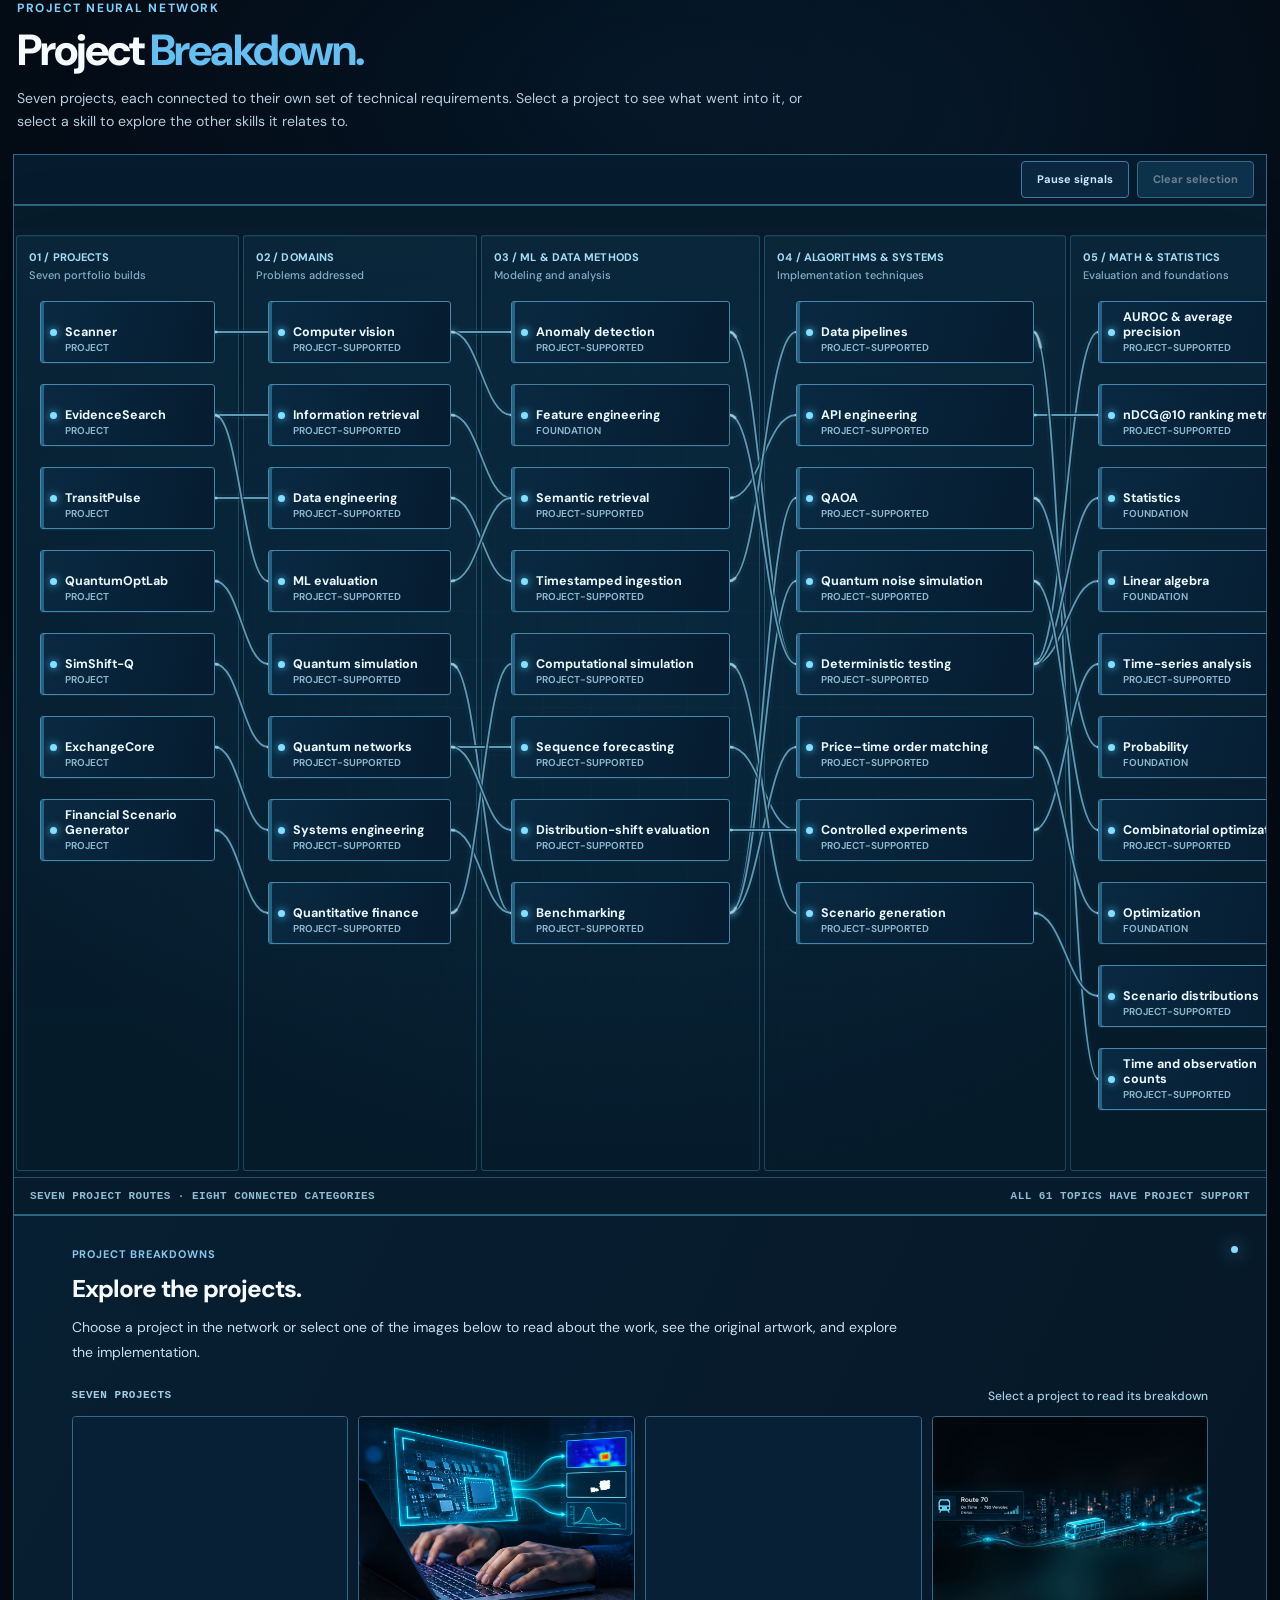
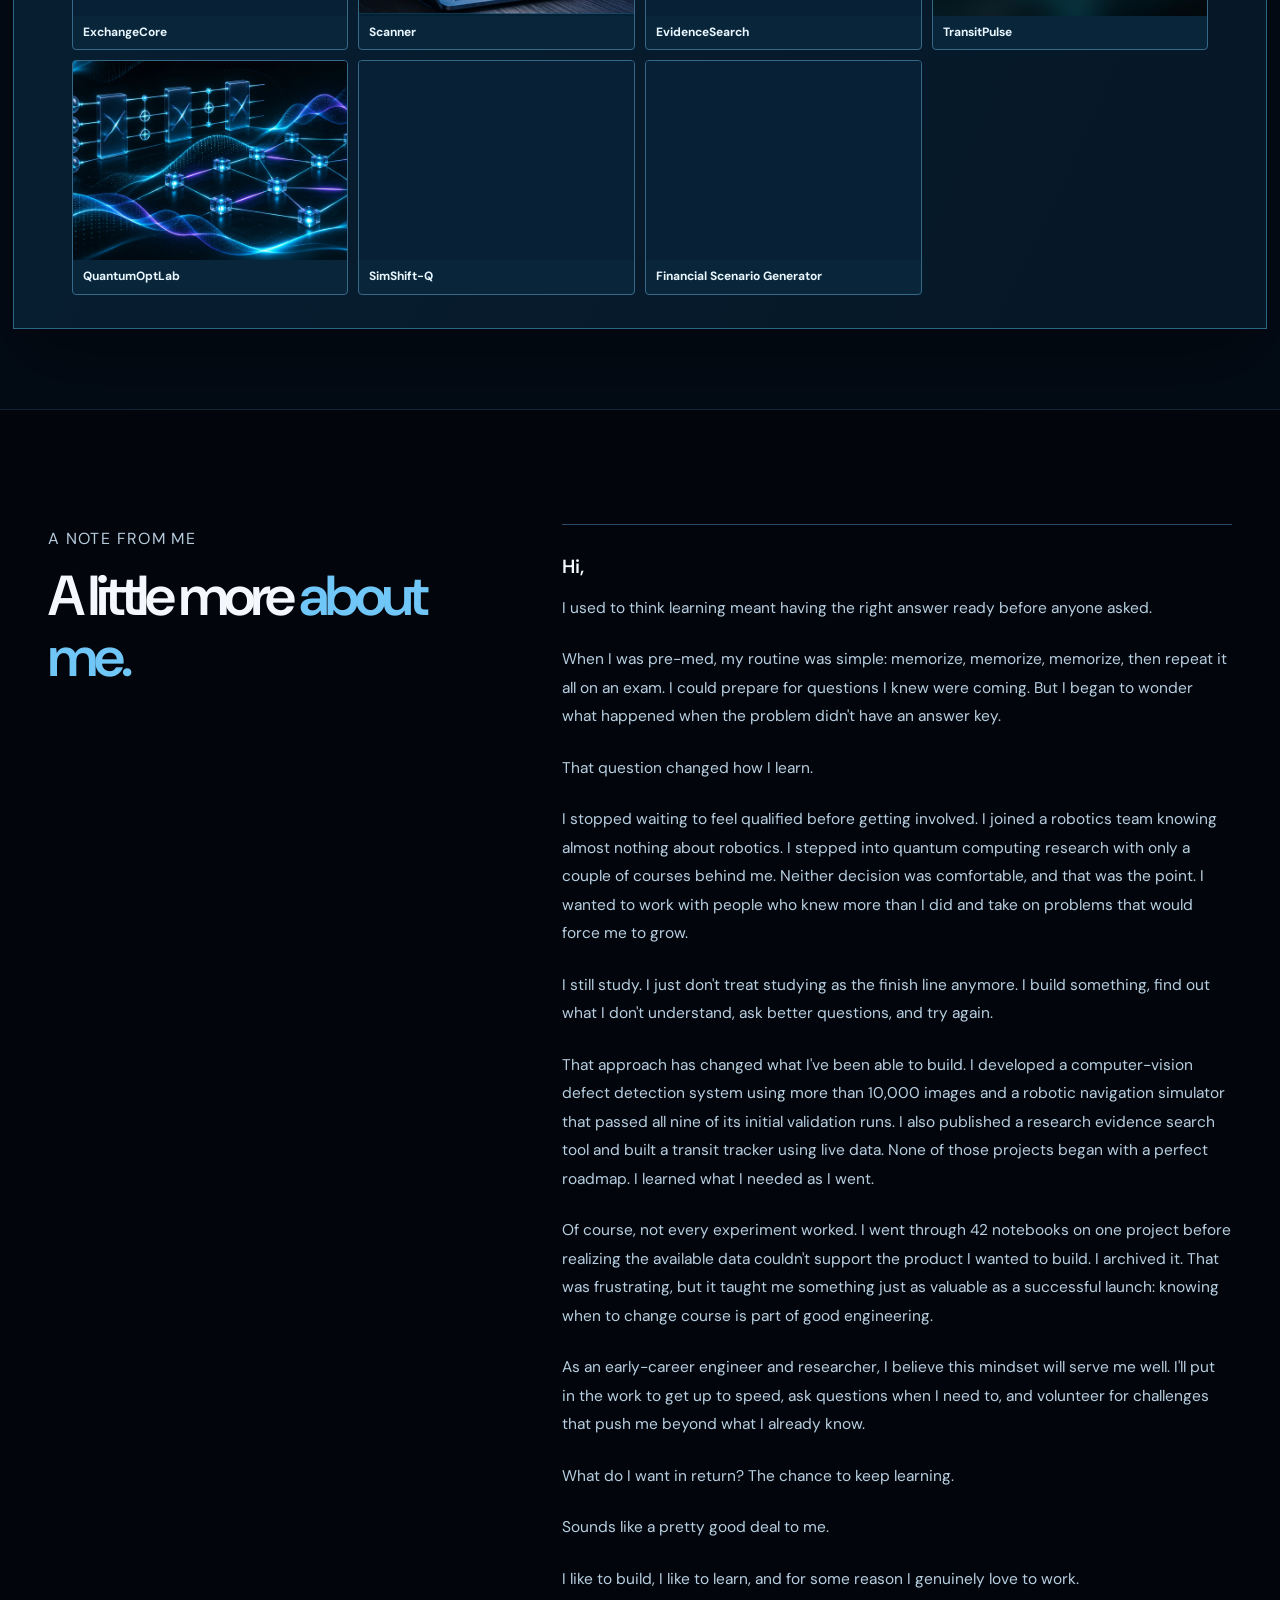
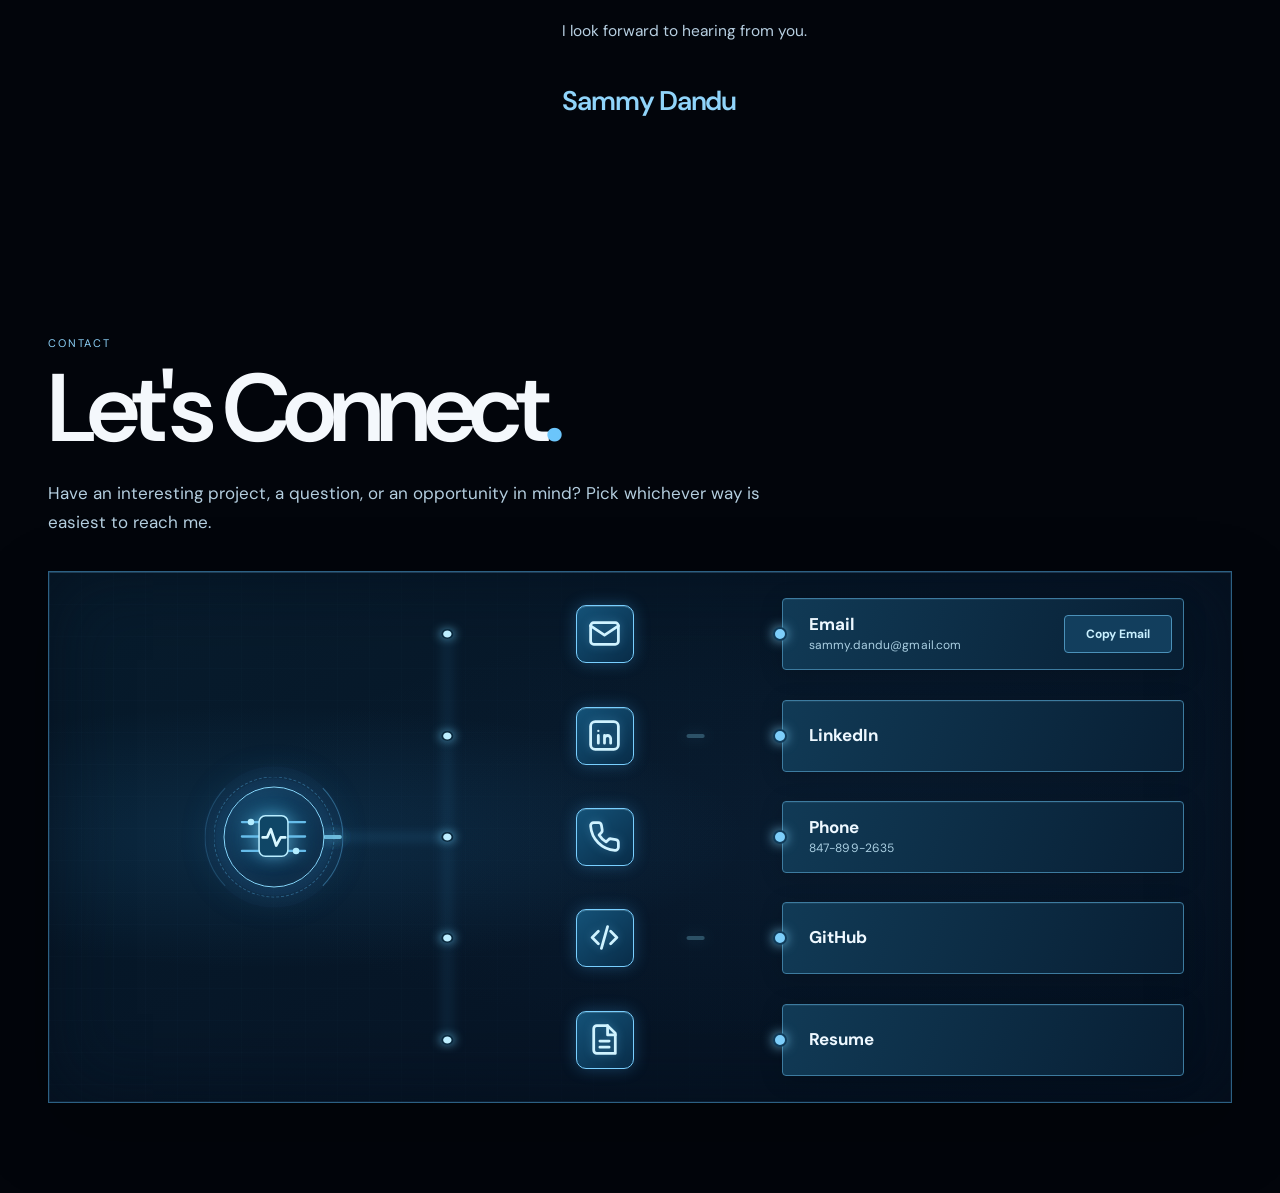
==== commit 7b2c7d6c: "Publish portfolio M6.61" ====
--- a/index.html
+++ b/index.html
@@ -77,8 +77,10 @@
 
 
 
+
 <script src="contact-circuit.mjs" type="module" defer></script>
 <script src="network-scroll.mjs" type="module" defer></script>
+<script src="mobile-nav.mjs" type="module" defer></script>
 <link rel="stylesheet" href="site-bundle.css">
 </head>
 <body>
@@ -86,6 +88,8 @@
 <header class="site-head" id="top">
   <a class="identity" href="#top" aria-label="Sammy Dandu, top of page"><span class="signature">SD<span>.</span></span><span class="identity-text"><strong>Sammy Dandu</strong><small>Software, ML, Quantum Computing, and Quantitative Finance</small></span></a>
   <nav class="top-nav" aria-label="Primary"><a href="#journey">Journey</a><a href="#engine">Projects</a><a href="#about">About</a><a href="#contact">Contact</a></nav>
+  <button class="mobile-menu-toggle" id="mobile-menu-toggle" type="button" aria-controls="mobile-site-nav" aria-expanded="false" aria-label="Open navigation menu"><span class="mobile-menu-lines" aria-hidden="true"><span></span><span></span><span></span></span><span class="mobile-menu-label">Menu</span></button>
+  <nav class="mobile-site-nav" id="mobile-site-nav" aria-label="Mobile primary navigation" hidden><a href="#journey">Journey</a><a href="#engine">Projects</a><a href="#about">About</a><a href="#contact">Contact</a></nav>
   <div class="quick-links"><a href="https://github.com/sdandu2" target="_blank" rel="noopener noreferrer">GitHub</a><a href="assets/SudhamshuDandu_Resume.pdf" download="SudhamshuDandu_Resume.pdf" class="resume-quick">Resume</a><a class="contact-quick" href="mailto:sammy.dandu@gmail.com">Let's talk</a></div>
 </header>
 <main>
@@ -97,13 +101,15 @@
       <p class="hero-description">
         <span class="hero-copy-paragraph">Hello! I'm Sammy Dandu, a second-year graduate student at the University of Maryland pursuing a Master's in Machine Learning.</span>
         <span class="hero-copy-paragraph">I enjoy tackling challenging problems across software engineering, machine learning, quantum computing, and quantitative finance. My curiosity often starts with a question, but I don't stop at understanding the theory. I want to build something, test my ideas, and discover what actually works.</span>
+      </p>
+      <div class="hero-actions"><a href="#engine" class="button button-primary">Explore projects</a><a href="#journey" class="button button-secondary">Read my story</a></div>
+      <p class="hero-description hero-description-continued" aria-label="More about how I work">
         <span class="hero-copy-paragraph">Whether I'm developing a financial scenario generator to explore how different economic conditions affect market outcomes or investigating how quantum circuit depth influences computational performance, I approach each problem with the same mindset: understand the fundamentals, experiment with different approaches, and turn what I learn into something tangible.</span>
         <span class="hero-copy-paragraph">When a question captures my attention, I hone in on it obsessively. I break down the problem, develop the skills necessary to tackle it, and keep refining my approach until I understand not just what works, but why.</span>
         <span class="hero-copy-paragraph">I've learned that the most rewarding challenges are often the ones that push me beyond what I already know. Rather than waiting until I've mastered a subject, I put myself in environments where I can learn through building, experimentation, and collaboration.</span>
         <span class="hero-copy-paragraph">That's how I continue growing as an engineer and researcher, and it's the mindset I bring to everything I work on.</span>
       </p>
       <p class="hero-career-status"><span class="hero-degree hero-degree-bs">B.S. in Data Science, University of Illinois Chicago</span><span class="hero-degree hero-degree-ms">M.S. in Machine Learning, University of Maryland (Expected May 2027)</span></p>
-      <div class="hero-actions"><a href="#engine" class="button button-primary">Explore projects</a><a href="#journey" class="button button-secondary">Read my story</a></div>
       <div class="discipline-links" role="group" aria-label="Explore my technical interests"><span>EXPLORE BY DISCIPLINE</span><button type="button" data-discipline="Software" aria-controls="discipline-details" aria-expanded="false">Software</button><button type="button" data-discipline="Applied ML" aria-controls="discipline-details" aria-expanded="false">Applied ML</button><button type="button" data-discipline="Quantum" aria-controls="discipline-details" aria-expanded="false">Quantum Computing</button><button type="button" data-discipline="Quantitative finance" aria-controls="discipline-details" aria-expanded="false">Quantitative Finance</button></div>
       <div id="discipline-details" class="discipline-details" hidden aria-live="polite"></div>
       
@@ -122,7 +128,7 @@
 <section class="journey-section journey-cinematic journey-m612" id="journey" aria-labelledby="journey-title">
   <div class="shell">
     <div class="section-title-row journey-title-row"><div><p class="overline"><span class="tiny-blue">◆</span> THE JOURNEY / FROM QUESTIONS TO SYSTEMS</p><h2 id="journey-title">My <span>Journey.</span></h2></div></div>
-    <div class="journey-scroll-intro" role="note"><span class="journey-scroll-led" aria-hidden="true"></span><strong>SCROLL TO EXPLORE</strong><span class="journey-navigation-instruction">Use the Right and Left Arrows to Navigate through the Slideshow</span><a class="journey-skip-top" href="#journey-roadmap">Skip the animation</a></div>
+    <div class="journey-scroll-intro" role="note"><span class="journey-scroll-led" aria-hidden="true"></span><strong>SCROLL TO EXPLORE</strong><span class="journey-navigation-instruction">Use the Right and Left Arrows to Navigate through the Slideshow</span><a class="journey-skip-top" href="#journey-roadmap">Skip the animation</a><a class="journey-skip-projects" href="#engine">Skip to Projects</a></div>
     <div id="journey-scroll-film" class="journey-scroll-film">
     <div class="journey-pin">
     <div id="journey-stage" class="journey-stage-reel">
--- a/site-bundle.css
+++ b/site-bundle.css
@@ -5085,3 +5085,68 @@
 #engine .skill-v57-scroll-rail:focus-visible {outline:2px solid #a9e0fc;outline-offset:2px;}
 @media(max-width:620px){.introduction .hero-description .hero-copy-paragraph + .hero-copy-paragraph {margin-top:10px;}}
 
+
+/* ━━━ milestone6-61.css ━━━ */
+/* M6.61 — faster project access; accessible compact mobile navigation; shorter seven-chapter desktop Journey. */
+.introduction .hero-description-continued { margin-top:18px; margin-bottom:20px; }
+.introduction .hero-actions { margin-top:20px; margin-bottom:15px; }
+.introduction .hero-actions .button { min-height:42px; display:inline-flex; align-items:center; justify-content:center; }
+/* Do not accelerate or remove any chapter; reduce only its proportional scroll runway. */
+@media (min-width:1111px) {
+  .journey-m612 .journey-scroll-film { height:500vh; }
+}
+.journey-m612 .journey-scroll-intro .journey-skip-projects {
+  font:700 12px/1.45 'DM Sans',sans-serif;
+  color:#e5f7ff; border:1px solid #5c9bc1; border-radius:4px;
+  background:#123a54; padding:8px 13px; text-decoration:none; white-space:nowrap;
+}
+.journey-m612 .journey-scroll-intro .journey-skip-projects:hover,
+.journey-m612 .journey-scroll-intro .journey-skip-projects:focus-visible {
+  border-color:#addef8;background:#1a516f;outline-offset:3px;
+}
+/* Desktop header unchanged. */
+.mobile-menu-toggle,.mobile-site-nav { display:none; }
+.mobile-site-nav[hidden] { display:none!important; }
+@media (max-width:900px) {
+  .site-head { position:relative; isolation:isolate; }
+  .mobile-menu-toggle {
+    display:inline-flex;align-items:center;justify-content:center;gap:8px;
+    min-height:42px;min-width:44px;flex:0 0 auto;order:4;
+    border:1px solid #376985;border-radius:5px;padding:8px 10px;
+    background:#09283c;color:#d9f1ff;cursor:pointer;
+    font:650 12px/1.2 'DM Sans',sans-serif;
+  }
+  .mobile-menu-toggle:hover,.mobile-menu-toggle[aria-expanded="true"] { background:#123d56;border-color:#8ac4e4; }
+  .mobile-menu-toggle:focus-visible,.mobile-site-nav a:focus-visible { outline:2px solid #a6defd;outline-offset:3px; }
+  .mobile-menu-lines { width:18px;display:flex;flex-direction:column;gap:4px; }
+  .mobile-menu-lines span {height:2px;width:18px;background:#a7dcf8;border-radius:2px;display:block;}
+  .mobile-site-nav:not([hidden]) {
+    position:absolute;z-index:90;display:grid;gap:2px;
+    top:calc(100% - 2px);right:20px;width:min(300px,calc(100vw - 36px));
+    padding:10px;border-radius:7px;border:1px solid #386b8b;
+    background:linear-gradient(180deg,#0b2940,#041421);
+    box-shadow:0 20px 46px rgba(0,0,0,.58);
+  }
+  .mobile-site-nav a {font:650 14px/1.5 'DM Sans',sans-serif;display:block;color:#d7efff;padding:12px 14px;border-radius:5px;text-decoration:none;}
+  .mobile-site-nav a:hover,.mobile-site-nav a:focus-visible { background:#184660;color:#fff; }
+  .journey-m612 .journey-scroll-intro .journey-skip-projects {font-size:11px;padding:8px 10px;}
+}
+@media (max-width:620px) {
+  .site-head {gap:7px;padding-inline:12px;}
+  .identity-text small {display:none;}
+  .mobile-menu-toggle {gap:6px;padding:7px 8px;font-size:11px;}
+  .quick-links a.resume-quick {padding:9px 9px!important;min-height:40px;display:inline-flex;align-items:center;}
+  /* The portrait remains visible below the copy, while the first-screen priority is project access. */
+  .introduction .hero-visual {order:0;height:260px;margin-top:22px;}
+  .introduction .hero-description-continued { margin-top:17px; }
+  .introduction .hero-actions {margin-top:16px; margin-bottom:12px;}
+  .journey-m612 .journey-scroll-intro .journey-skip-top { margin-left:0; }
+}
+@media (max-width:359px) {
+  .mobile-menu-label {display:none;}
+  .mobile-menu-toggle {min-width:42px;}
+}
+@media (prefers-reduced-motion:reduce) {
+  .mobile-menu-toggle,.mobile-site-nav { transition:none!important; }
+}
+
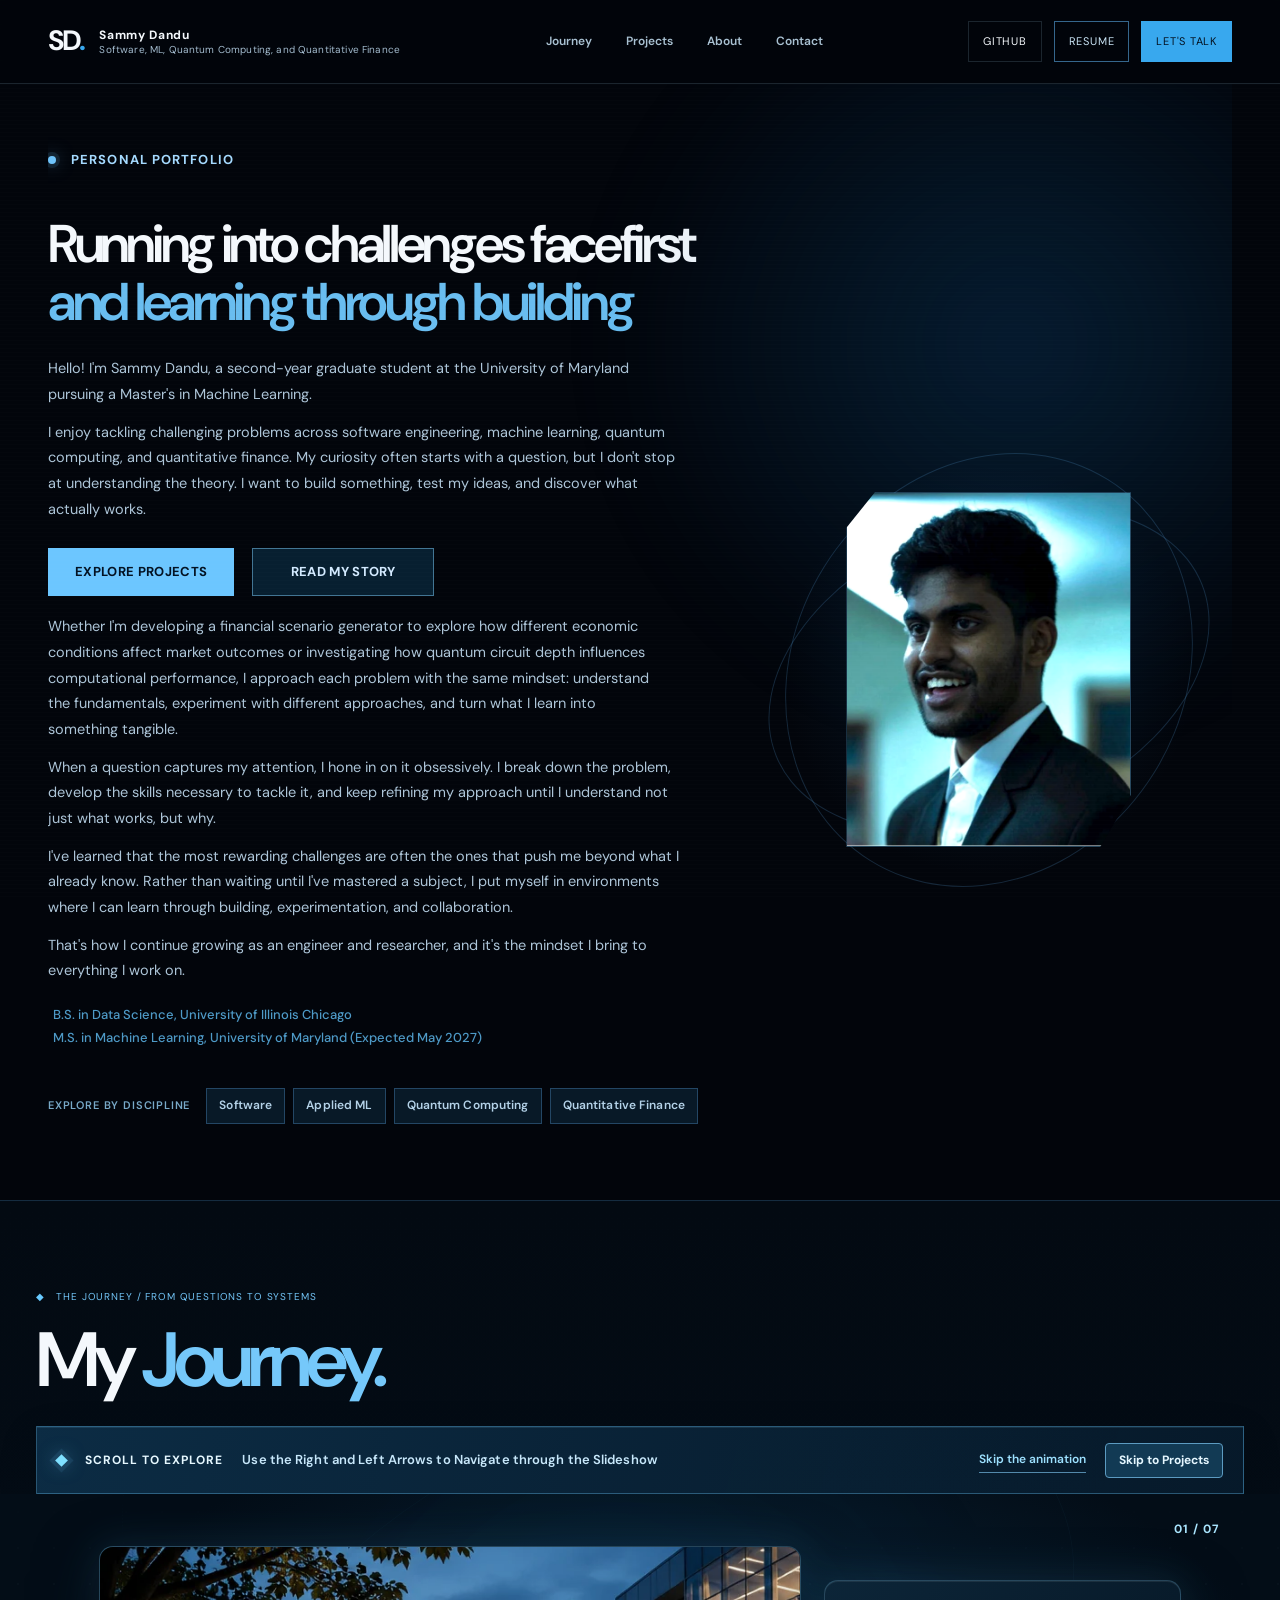
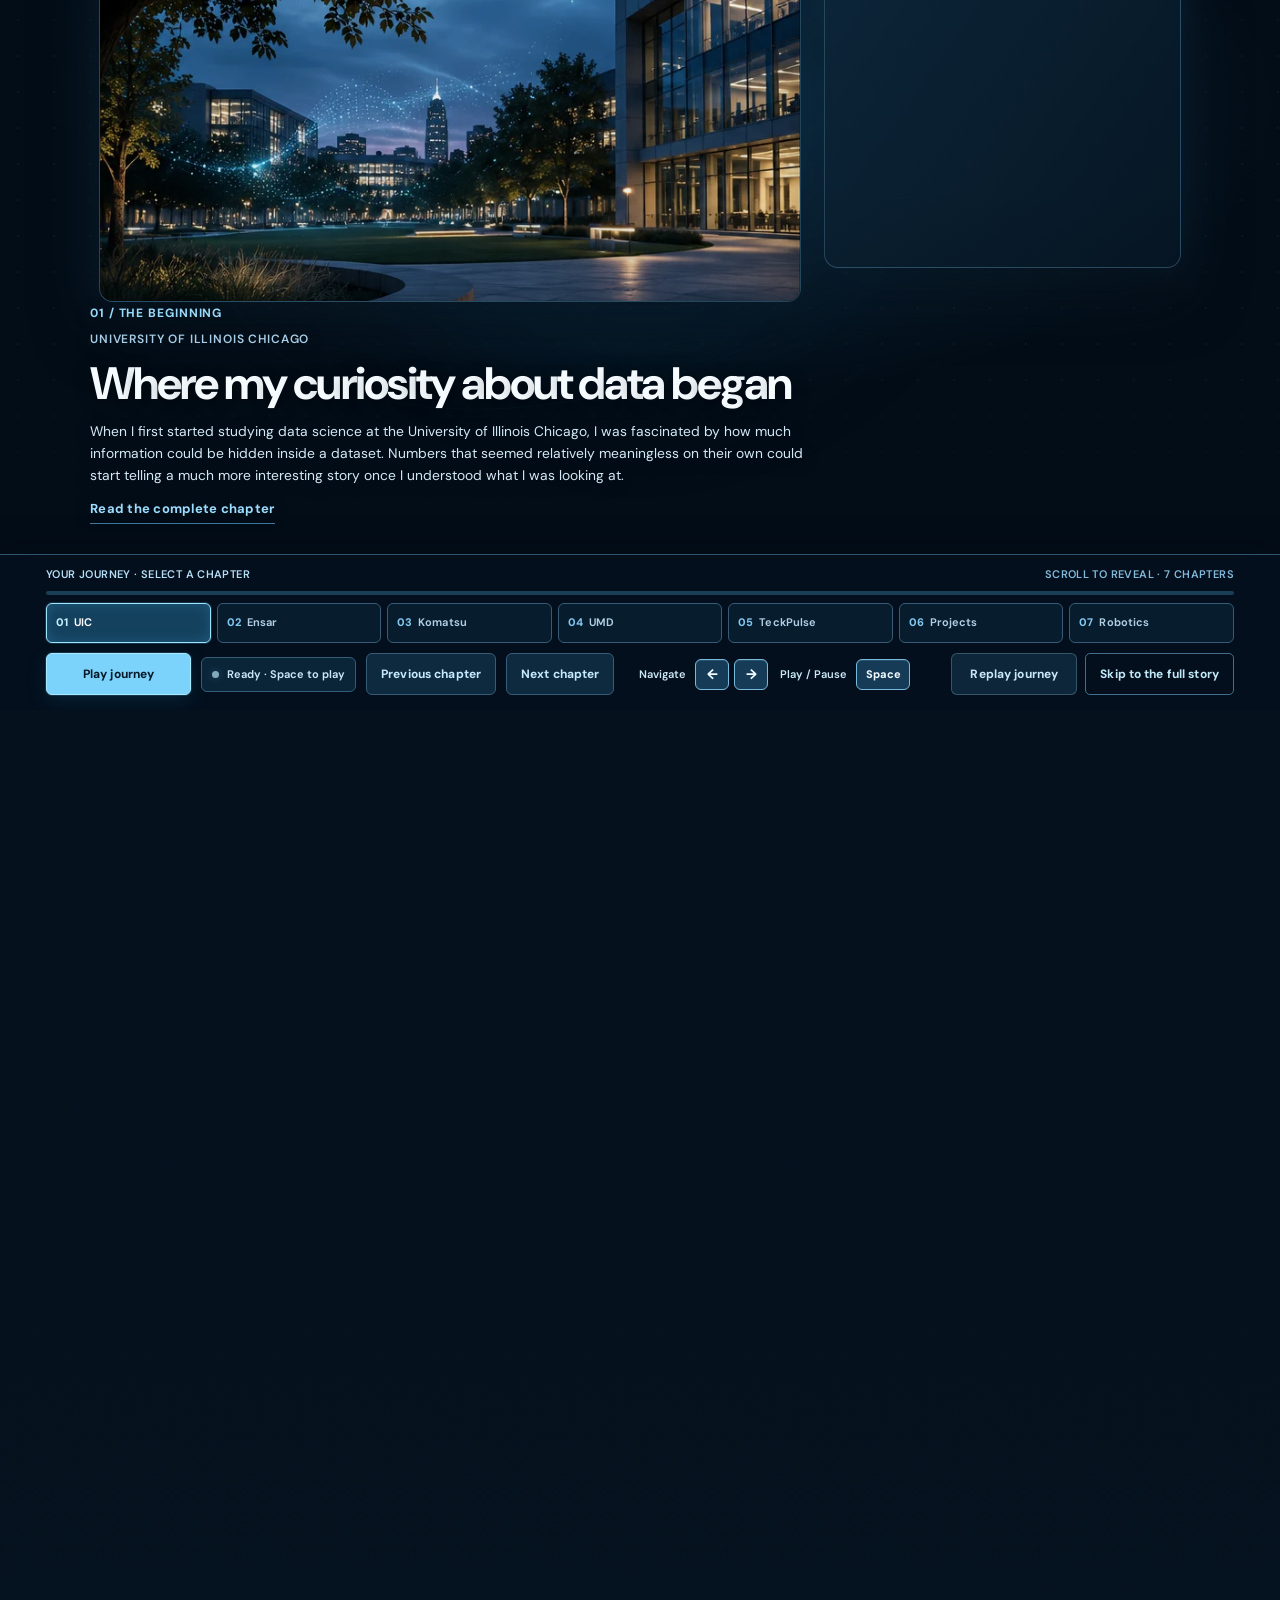
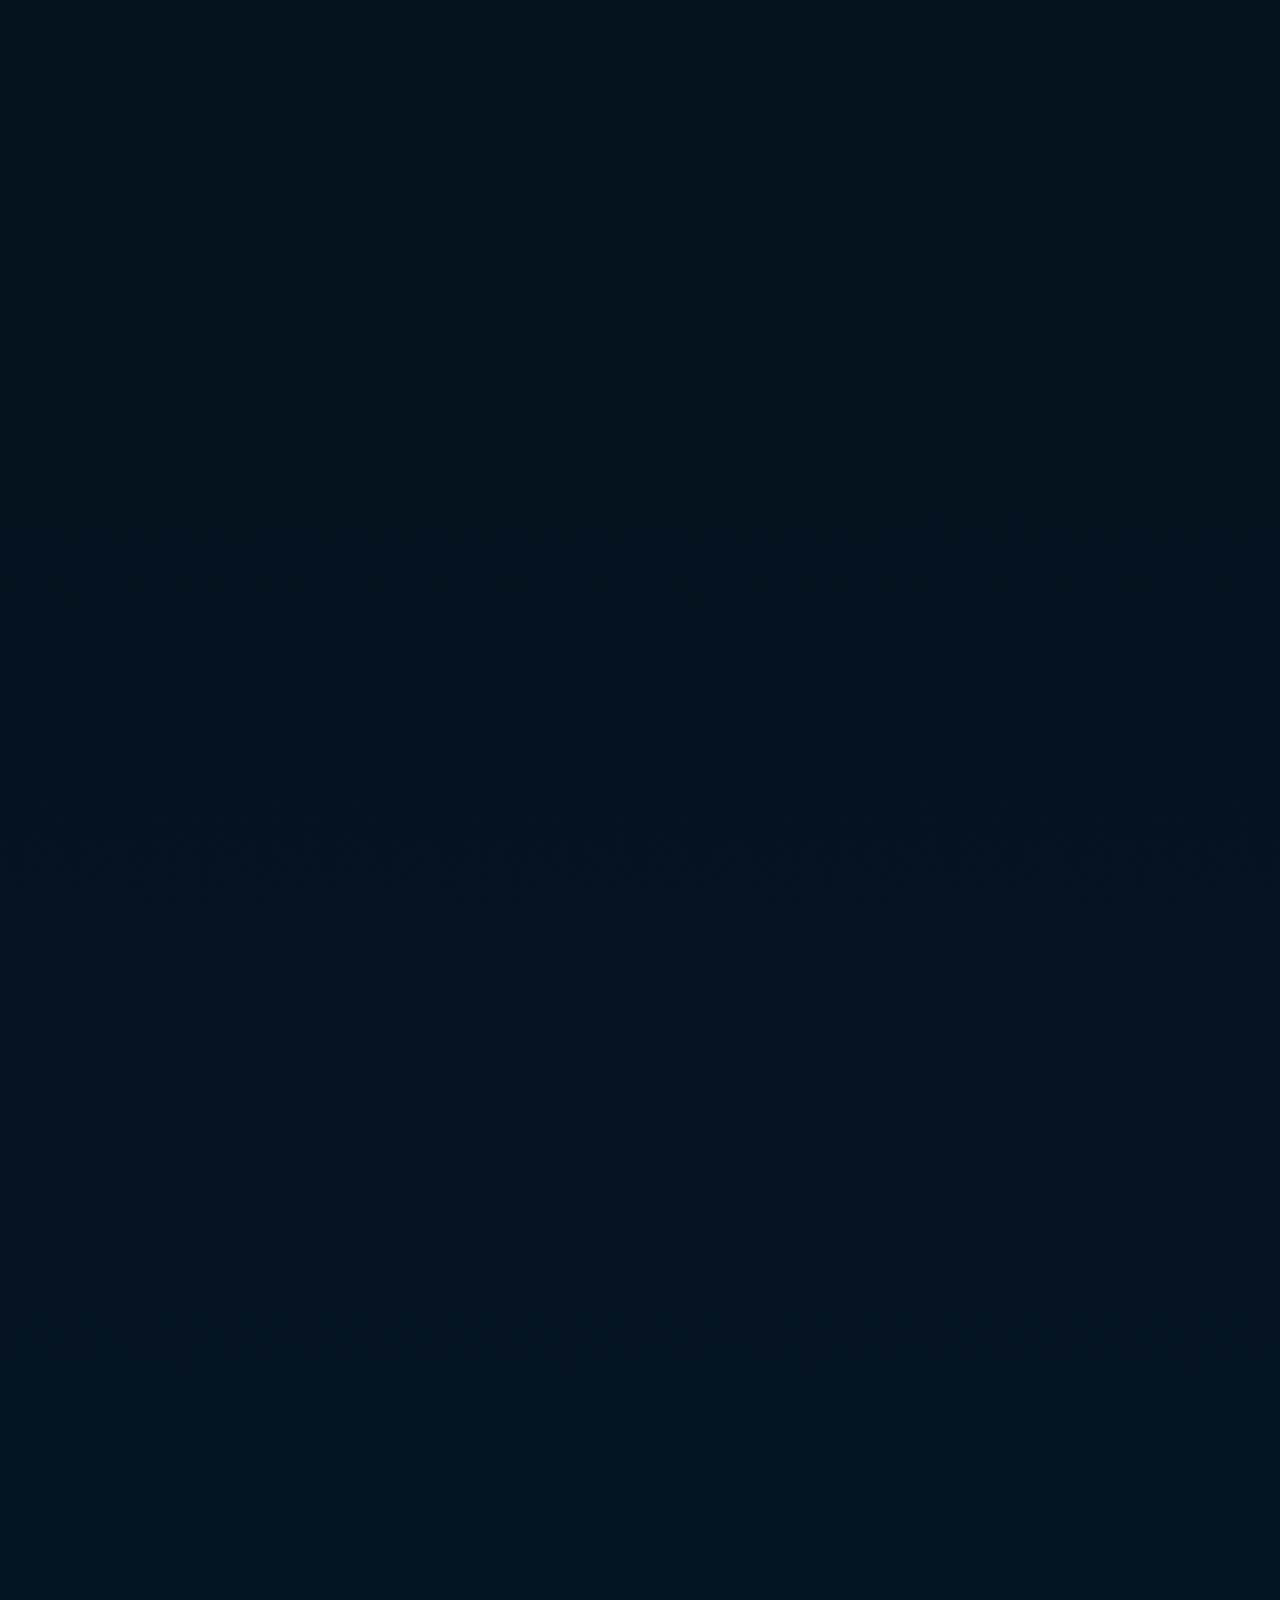
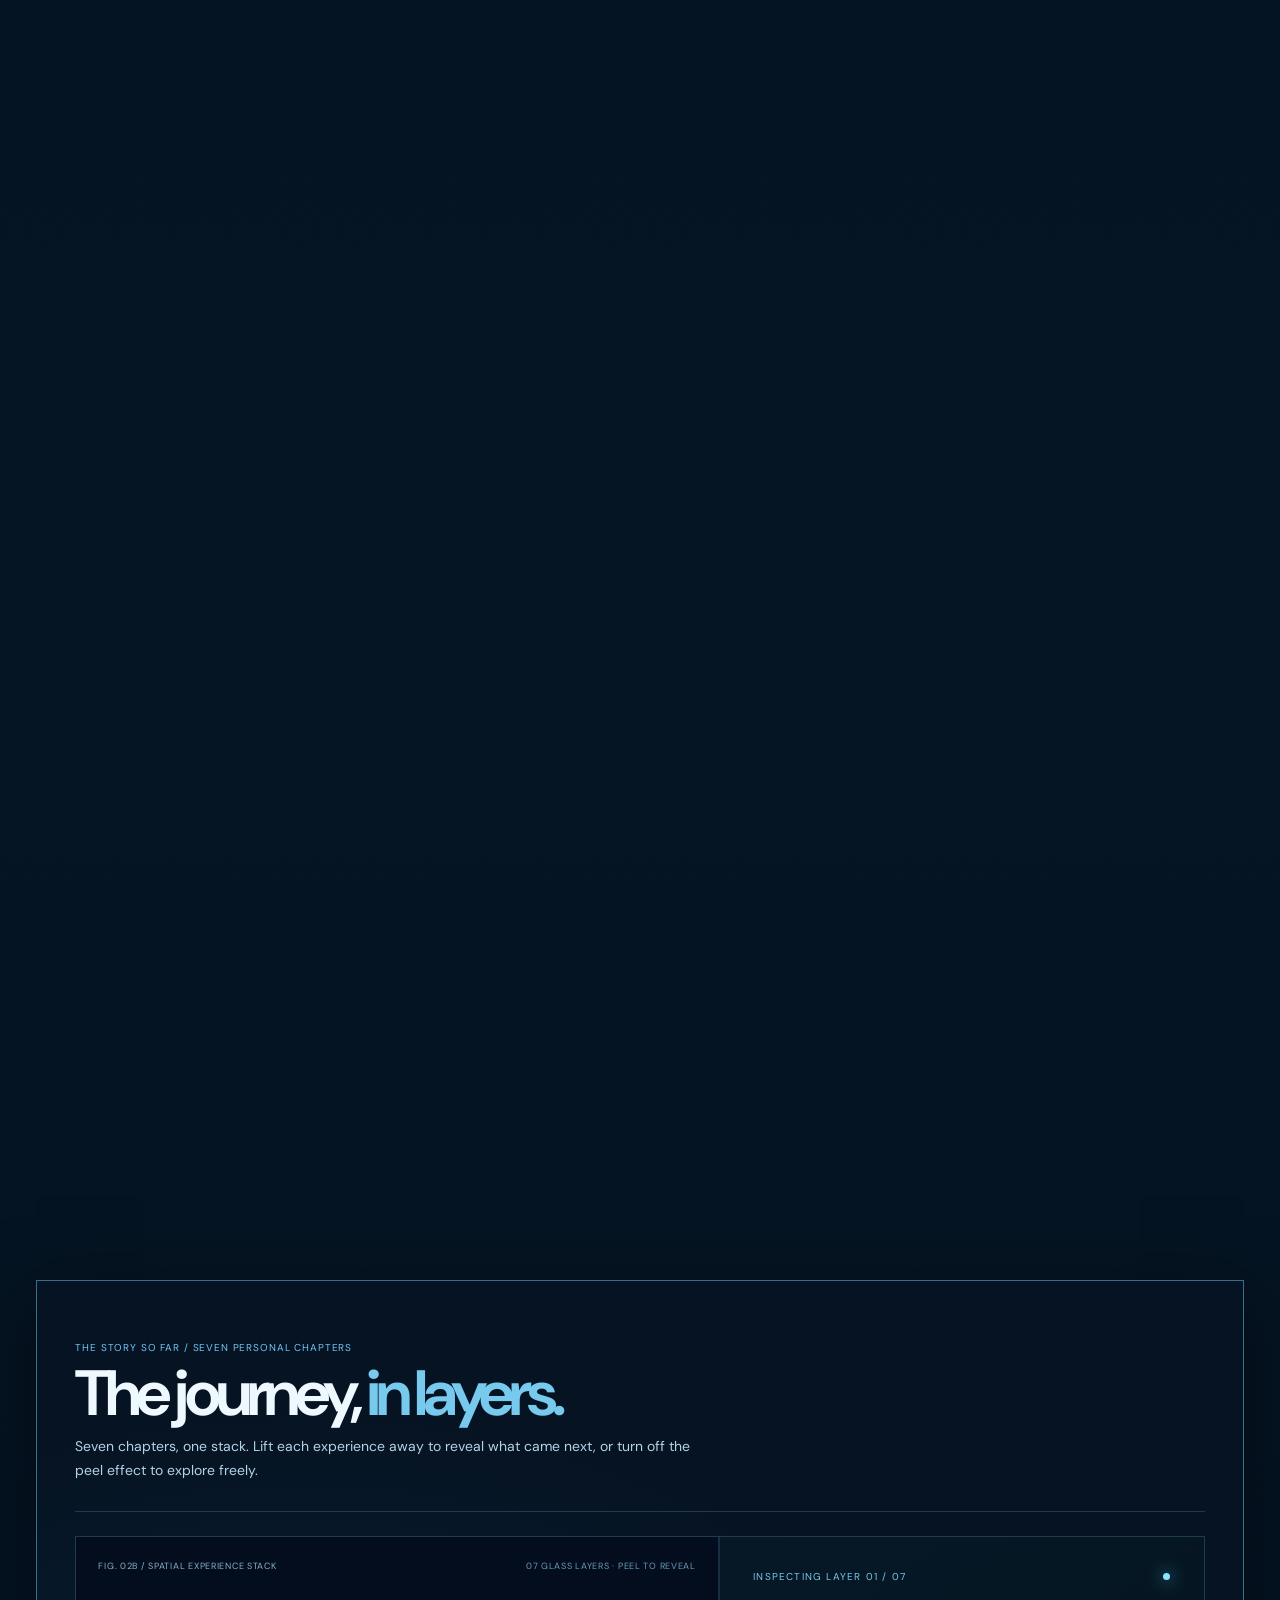
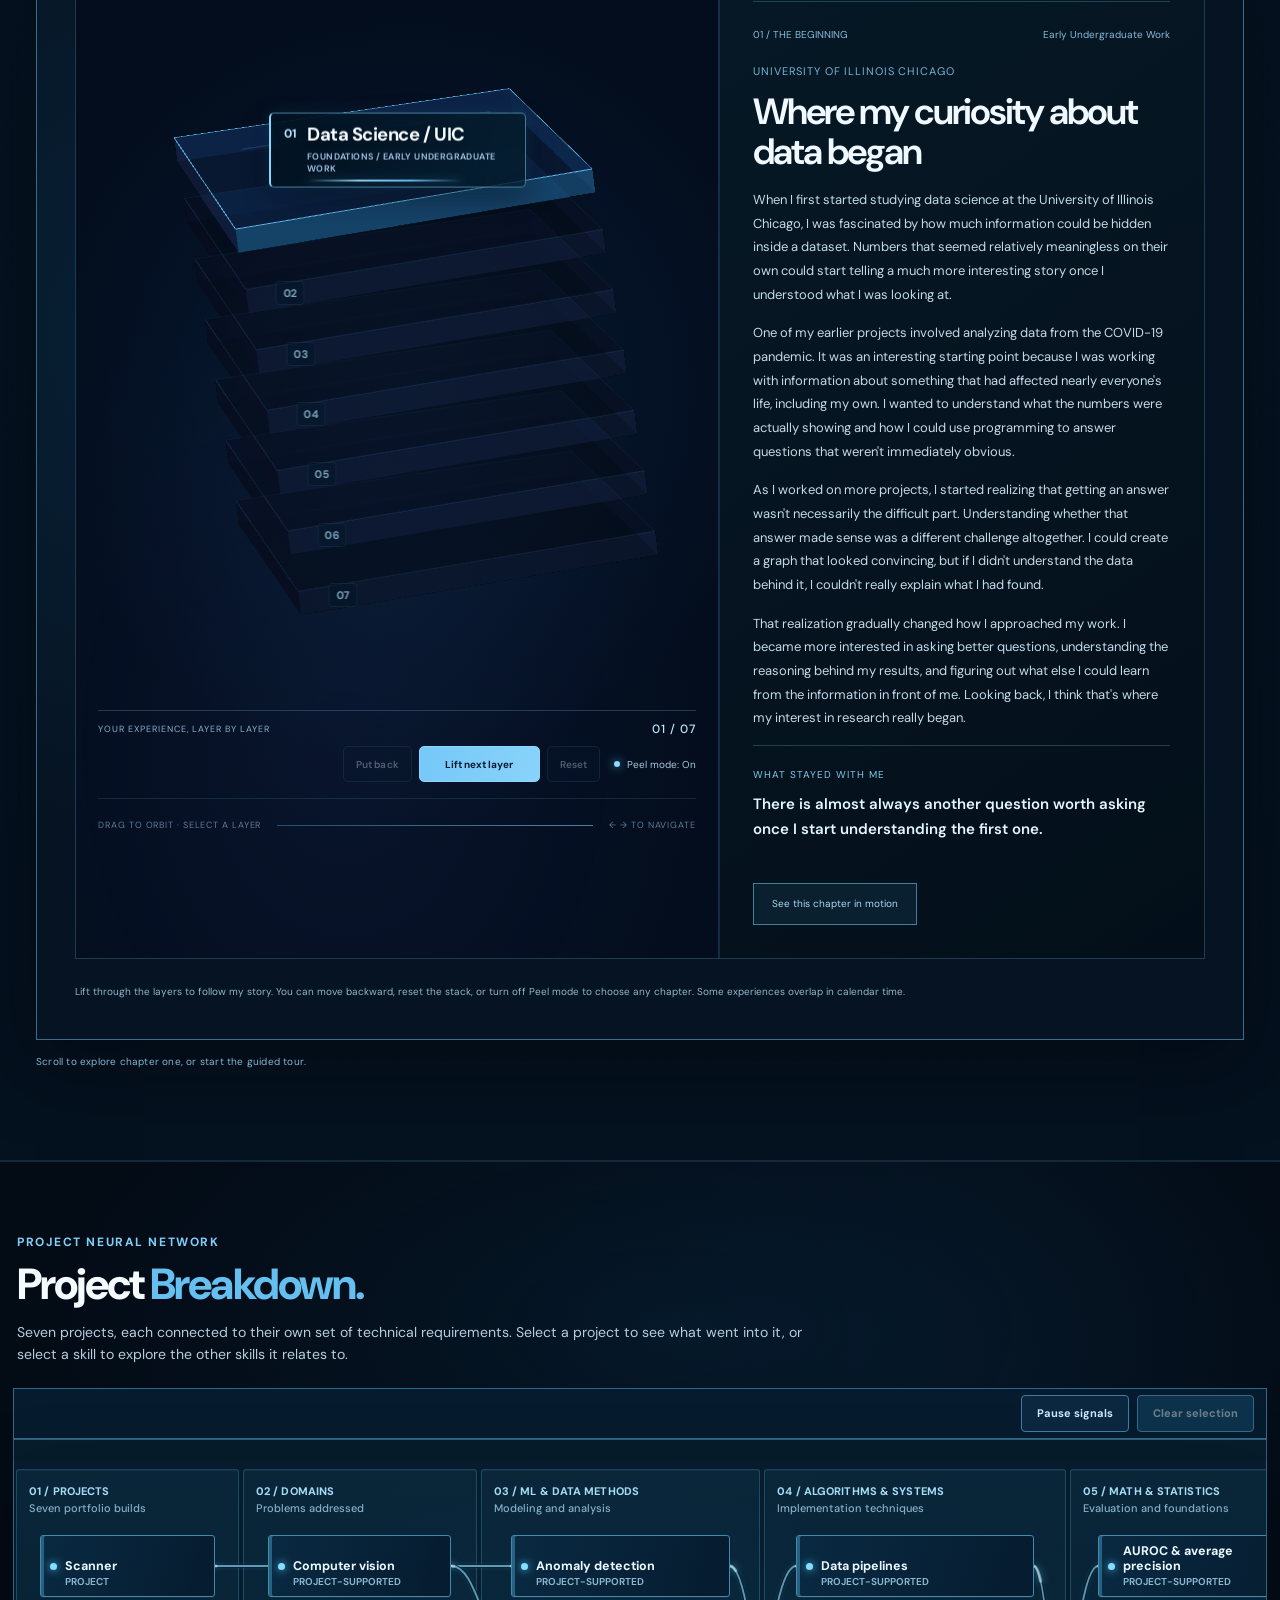
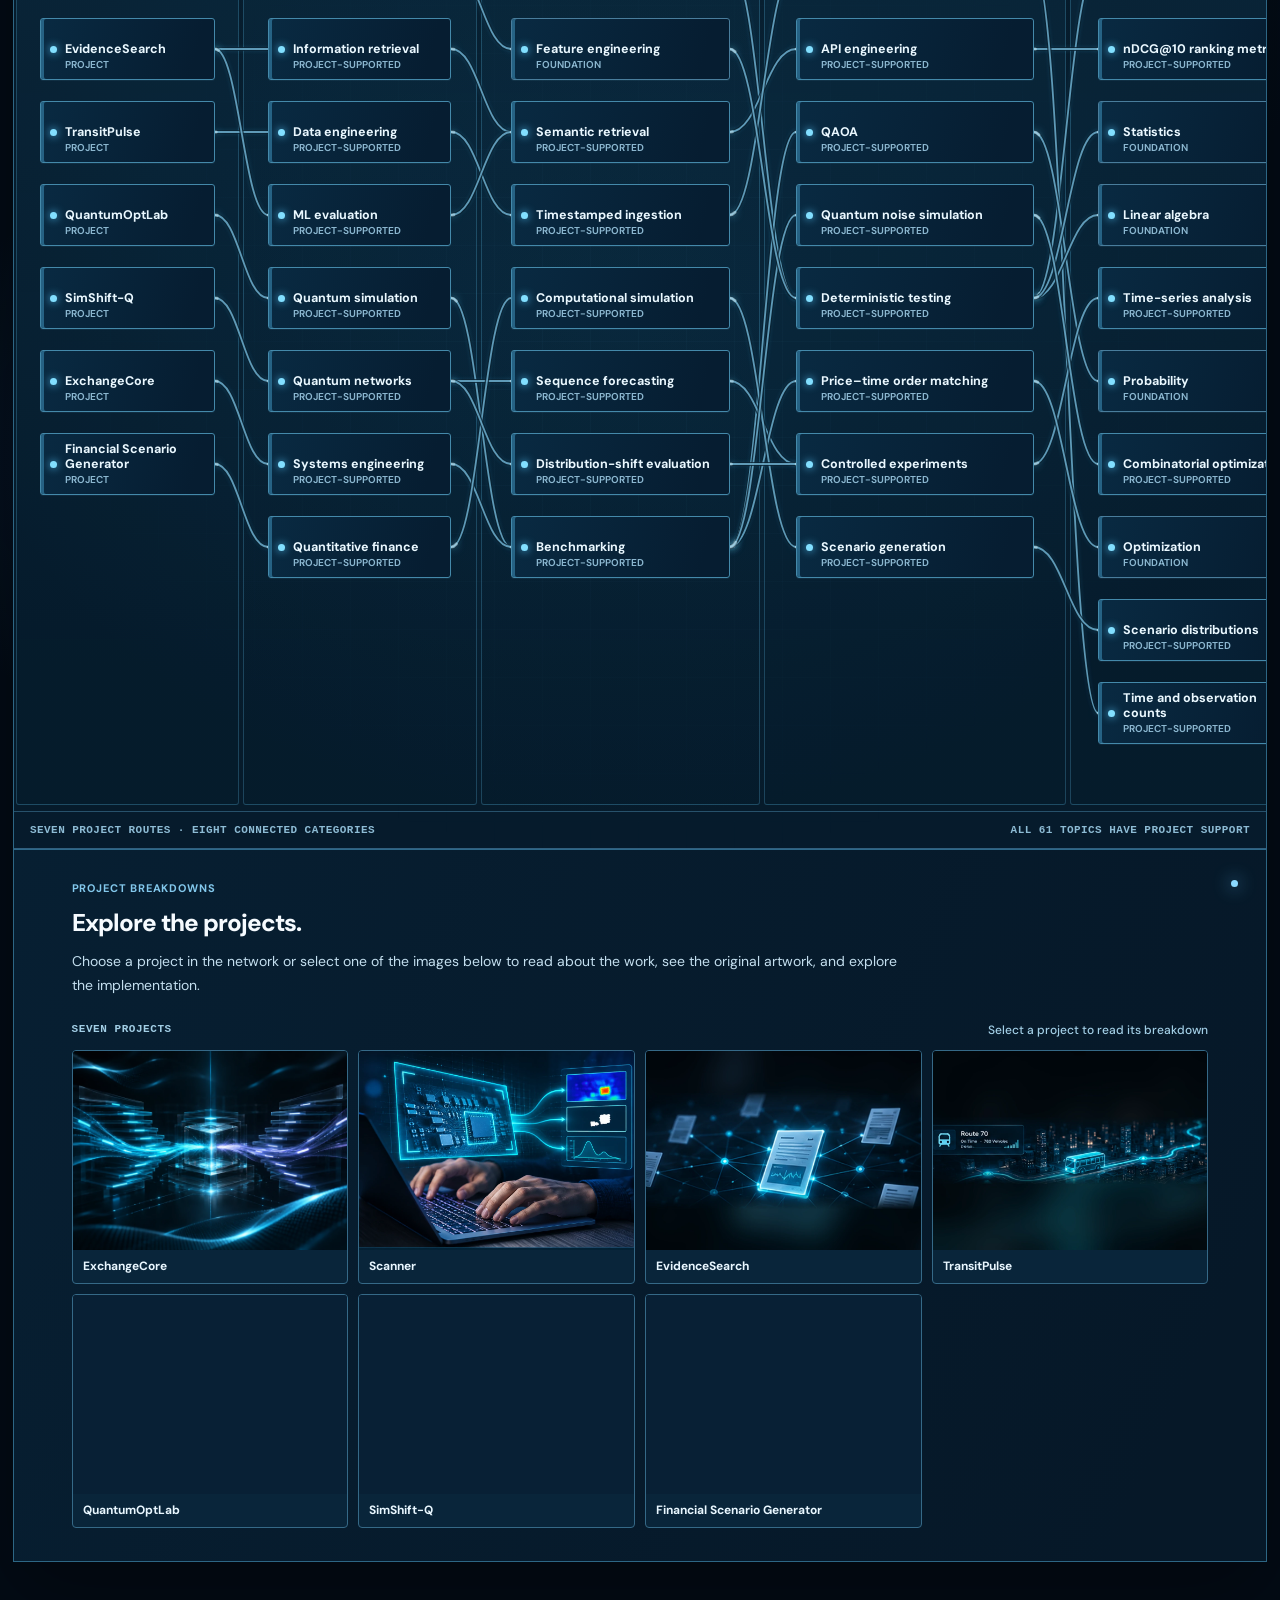
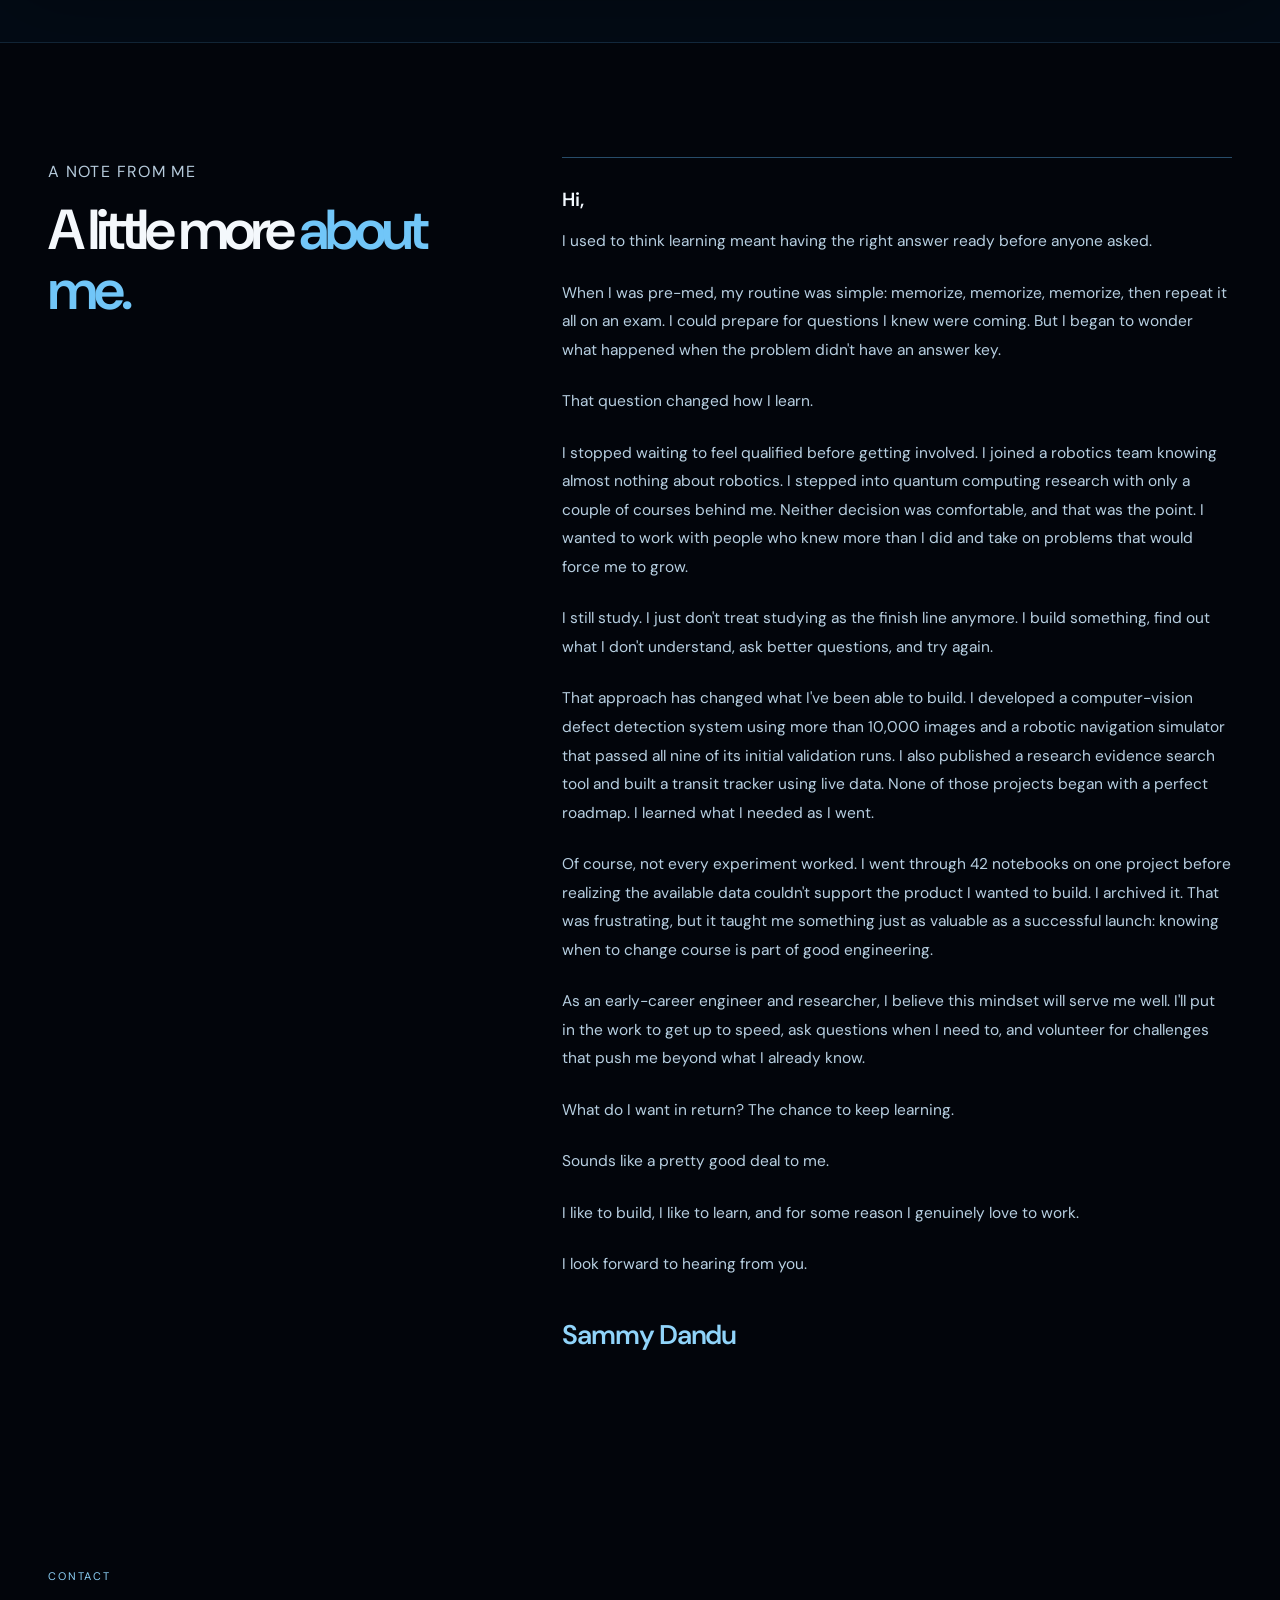
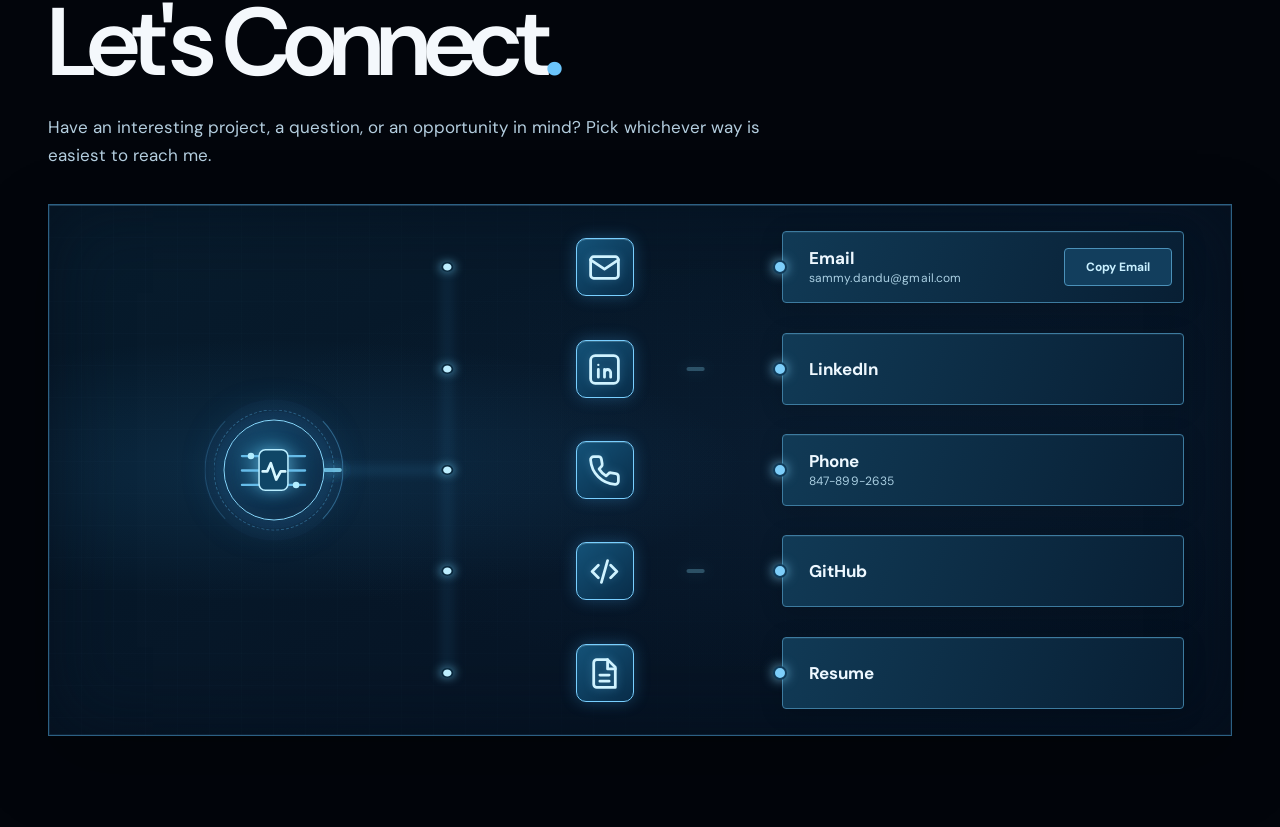
==== commit eb2a7f47: "Publish portfolio M6.62" ====
--- a/index.html
+++ b/index.html
@@ -117,14 +117,6 @@
     <div class="hero-visual" aria-hidden="true"><div class="hero-orbit orbit-1"></div><div class="hero-orbit orbit-2"></div><div class="portrait-wrap"><img src="assets/portrait.webp" alt=""></div></div>
   </div>
 </section>
-<section class="featured-evidence shell" aria-labelledby="featured-evidence-heading">
-  <div class="featured-evidence-head"><div><p class="overline">FEATURED ENGINEERING WORK</p><h2 id="featured-evidence-heading">See what I've <span>built.</span></h2></div><a href="#engine" class="featured-evidence-all">Explore the seven featured projects</a></div>
-  <div class="featured-evidence-grid">
-    <button type="button" data-featured-project="scanner" aria-label="Open Scanner project breakdown"><img src="assets/scanner-cinematic.webp" alt="Illustration of computer vision defect detection" loading="lazy" decoding="async"><span><strong>Scanner</strong><small>Computer vision · 701 held-out test images</small></span></button>
-    <button type="button" data-featured-project="transitpulse" aria-label="Open TransitPulse project breakdown"><img src="assets/transitpulse-cinematic.webp" alt="Illustration of a transit data visualization" loading="lazy" decoding="async"><span><strong>TransitPulse</strong><small>Full stack · 780 recorded vehicle positions</small></span></button>
-    <button type="button" data-featured-project="quantumoptlab" aria-label="Open QuantumOptLab project breakdown"><img src="assets/quantumoptlab-cinematic.webp" alt="Illustration of quantum optimization research" loading="lazy" decoding="async"><span><strong>QuantumOptLab</strong><small>Quantum research · 720 simulator executions</small></span></button>
-  </div>
-</section>
 <section class="journey-section journey-cinematic journey-m612" id="journey" aria-labelledby="journey-title">
   <div class="shell">
     <div class="section-title-row journey-title-row"><div><p class="overline"><span class="tiny-blue">◆</span> THE JOURNEY / FROM QUESTIONS TO SYSTEMS</p><h2 id="journey-title">My <span>Journey.</span></h2></div></div>
--- a/site-bundle.css
+++ b/site-bundle.css
@@ -5004,19 +5004,8 @@
 .hero-actions .button-secondary {border:1px solid #427593;background:#071f30;color:#d3eaff;box-shadow:none}
 .hero-actions .button-secondary:hover,.hero-actions .button-secondary:focus-visible{border-color:#91cdee;background:#0e344f}
 
-.featured-evidence {padding:0 0 68px;}
-.featured-evidence-head{display:flex;justify-content:space-between;align-items:end;gap:22px;margin-bottom:18px;flex-wrap:wrap}
-.featured-evidence h2,.more-projects h2{font:750 clamp(28px,3vw,43px)/1.12 'DM Sans',sans-serif;letter-spacing:-.045em;color:#edf7ff;margin:6px 0 0}
-.featured-evidence h2 span,.more-projects h2 span{color:#63bdf3}
-.featured-evidence-all{font:650 12px/1.4 'DM Sans',sans-serif;color:#b6e6ff;border-bottom:1px solid #5188a5;padding-bottom:4px}
-.featured-evidence-all:hover,.featured-evidence-all:focus-visible{color:white;border-color:#b8edff}
-.featured-evidence-grid{display:grid;grid-template-columns:repeat(3,minmax(0,1fr));gap:13px}
-.featured-evidence-grid button{display:flex;flex-direction:column;text-align:left;background:linear-gradient(130deg,#0c263b,#071723);color:#f0f7ff;border:1px solid #316080;border-radius:5px;padding:0;overflow:hidden;min-width:0;cursor:pointer;transition:border-color .2s,transform .2s,box-shadow .2s}
-.featured-evidence-grid button:hover,.featured-evidence-grid button:focus-visible{border-color:#99dfff;transform:translateY(-2px);box-shadow:0 12px 20px rgba(0,0,0,.2)}
-.featured-evidence-grid button img{width:100%;height:145px;display:block;object-fit:cover;object-position:center top;background:#071827}
-.featured-evidence-grid button span{display:flex;flex-direction:column;gap:3px;padding:13px 15px 15px}
-.featured-evidence-grid strong{font:750 16px/1.25 'DM Sans',sans-serif}
-.featured-evidence-grid small{font:500 12px/1.4 'DM Sans',sans-serif;color:#a7cadd}
+.more-projects h2{font:750 clamp(28px,3vw,43px)/1.12 'DM Sans',sans-serif;letter-spacing:-.045em;color:#edf7ff;margin:6px 0 0}
+.more-projects h2 span{color:#63bdf3}
 #engine .skill-v3-module .skill-v3-node small {font:650 10px/1.2 'DM Sans',sans-serif!important;letter-spacing:0!important}
 #engine .skill-v3-module .skill-v3-node .skill-v3-label {font-size:12.5px!important;line-height:1.16!important}
 #engine .skill-v3-module .skill-column>small {font-size:11px!important}
@@ -5033,9 +5022,8 @@
 .more-projects-body p{color:#b2cedf;font:500 13px/1.7 'DM Sans',sans-serif}
 .more-projects-result{color:#77c9f4!important;font-weight:750!important}
 .more-projects-body a{display:inline-block;margin-top:10px;color:#a3ddfc;font:700 13px/1.4 'DM Sans',sans-serif;border-bottom:1px solid #5f9bc0}
-@media(max-width:850px){.featured-evidence-grid,.more-projects-grid{grid-template-columns:1fr 1fr}}
-@media(max-width:580px){.featured-evidence{padding-bottom:42px}.featured-evidence-grid,.more-projects-grid{grid-template-columns:1fr}.featured-evidence-grid button img{height:175px}.featured-evidence h2,.more-projects h2{font-size:30px}}
-@media(prefers-reduced-motion:reduce){.featured-evidence-grid button{transition:none}.featured-evidence-grid button:hover{transform:none}}
+@media(max-width:850px){.more-projects-grid{grid-template-columns:1fr 1fr}}
+@media(max-width:580px){.more-projects-grid{grid-template-columns:1fr}.more-projects h2{font-size:30px}}
 
 
 /* ━━━ milestone6-59.css ━━━ */
